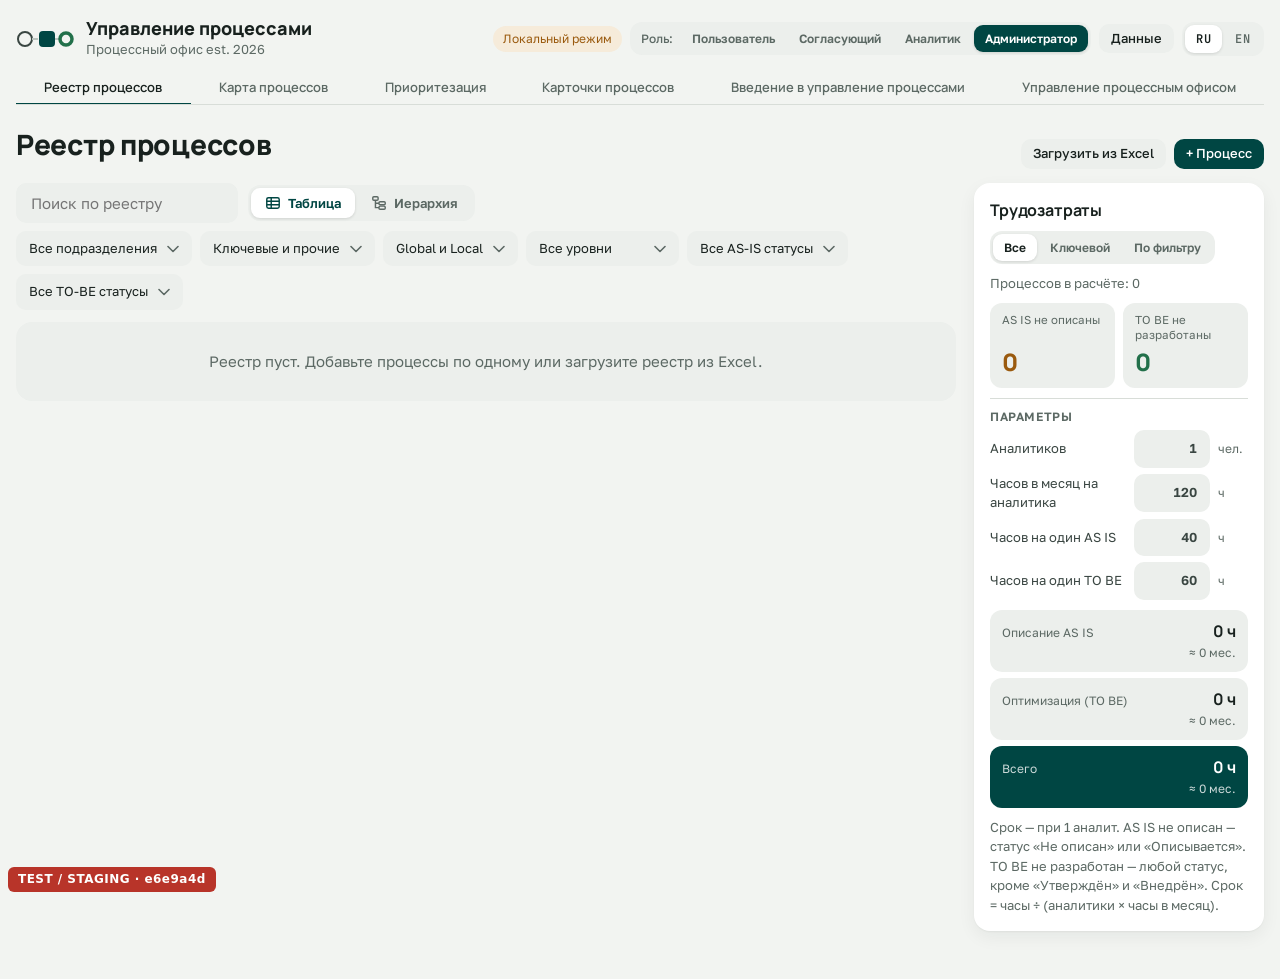
==== processes/index.html @ 07d97118 "staging build: app e6e9a4d275a4ac68239e58b9d766c5c1ea2fd241 tooling 644537c550fa6f659517888a10ff8551" ====
<!doctype html>
<html lang="ru">
<head><meta http-equiv="Content-Security-Policy" content="connect-src 'self' https://rahindpqzsrizmmmmfdo.supabase.co wss://rahindpqzsrizmmmmfdo.supabase.co; img-src 'self' data: blob: https://rahindpqzsrizmmmmfdo.supabase.co; media-src 'self' blob: https://rahindpqzsrizmmmmfdo.supabase.co; frame-src 'self' blob:; worker-src 'self' blob:; form-action 'self'"><meta name="robots" content="noindex,nofollow">
<meta charset="utf-8">
<meta name="viewport" content="width=device-width,initial-scale=1,viewport-fit=cover">
<title>Управление процессами</title>
<link rel="icon" href="data:image/svg+xml,%3Csvg xmlns='http://www.w3.org/2000/svg' viewBox='0 0 32 32'%3E%3Crect x='6' y='6' width='20' height='20' rx='5' fill='%23004643'/%3E%3C/svg%3E">
<link rel="preconnect" href="https://fonts.googleapis.com">
<link rel="preconnect" href="https://fonts.gstatic.com" crossorigin>
<link rel="stylesheet" media="print" onload="this.media='all'" href="https://fonts.googleapis.com/css2?family=Golos+Text:wght@400;500;600&family=JetBrains+Mono:wght@400;500&family=Manrope:wght@600;700;800&display=swap">
<style>
/* Layout: catalog rail on the left, process workspace on the right; the stage flow is drawn as a tiny BPMN sequence (start → tasks → end). */
:root{
  --bg:#F2F4F1; --surface:#FFFFFF; --sunk:#E9ECE8; --ink:#18211E; --ink-2:#3A4642; --muted:#5C6964;
  --line:#D8DDD8; --line-2:#BCC5C0;
  --accent:#004643; --accent-ink:#FFFFFF; --accent-soft:#DDECEA;
  --asis:#9A5A0E; --asis-soft:#F6EBDA; --tobe:#22704A; --tobe-soft:#DFF0E5;
  --warn:#B02A1E; --warn-soft:#F8E2DE; --idea:#74409E; --idea-soft:#EFE5F6;
  --f-head:'Manrope','Golos Text',system-ui,-apple-system,'Segoe UI',sans-serif;
  --f-body:'Golos Text',system-ui,-apple-system,'Segoe UI',Roboto,sans-serif;
  --f-mono:'JetBrains Mono',ui-monospace,Menlo,Consolas,monospace;
  --r:12px;
}
@media (prefers-color-scheme: dark){:root:not([data-theme="light"]){
  --bg:#111614; --surface:#191F1D; --sunk:#0D1110; --ink:#E5EBE8; --ink-2:#C3CDC9; --muted:#97A49F;
  --line:#2B3431; --line-2:#3E4945;
  --accent:#5CC3B8; --accent-ink:#00201E; --accent-soft:#12312F; --asis:#E3A85C; --asis-soft:#3A2C1A;
  --tobe:#71CC97; --tobe-soft:#17352A; --warn:#F1897E; --warn-soft:#3F1E1A; --idea:#C9A1EA; --idea-soft:#33244A; color-scheme:dark}}
:root[data-theme="dark"]{
  --bg:#111614; --surface:#191F1D; --sunk:#0D1110; --ink:#E5EBE8; --ink-2:#C3CDC9; --muted:#97A49F;
  --line:#2B3431; --line-2:#3E4945;
  --accent:#5CC3B8; --accent-ink:#00201E; --accent-soft:#12312F; --asis:#E3A85C; --asis-soft:#3A2C1A;
  --tobe:#71CC97; --tobe-soft:#17352A; --warn:#F1897E; --warn-soft:#3F1E1A; --idea:#C9A1EA; --idea-soft:#33244A; color-scheme:dark}

*{box-sizing:border-box}
html{color-scheme:light}
body{margin:0;background:var(--bg);color:var(--ink);font:15px/1.5 var(--f-body);padding-inline:16px;padding-block:0 48px}
h1,h2,h3,h4{font-family:var(--f-head);text-wrap:balance;margin:0;letter-spacing:-.01em}
button,input,select,textarea{font:inherit;color:inherit}
a{color:var(--accent)}
:focus-visible{outline:2px solid var(--accent);outline-offset:2px}
.muted{color:var(--muted)} .grow{flex:1}
.app{max-width:1440px;margin:0 auto}

.top{display:flex;align-items:center;justify-content:space-between;gap:16px;padding-block:18px;flex-wrap:wrap}
.brand{display:flex;align-items:center;gap:12px}
.brand svg{flex:none}
.brand-name{font:800 18px/1.2 var(--f-head)}
.brand-sub{font-size:13px;color:var(--muted)}
.role-badge{font-size:12px;color:var(--muted);border:1px solid var(--line);border-radius:999px;padding:4px 10px;background:var(--surface)}

.layout{display:grid;grid-template-columns:300px minmax(0,1fr);gap:24px;align-items:start}
.cat{position:sticky;top:env(safe-area-inset-top,0px);max-height:calc(100vh - 24px);overflow:auto;background:var(--surface);border:1px solid var(--line);border-radius:var(--r)}
.cat-head{display:flex;gap:8px;padding:12px;border-bottom:1px solid var(--line);position:sticky;top:0;background:var(--surface);z-index:1}
.cat-head input{flex:1;min-width:0}
.ci{display:flex;flex-direction:column;gap:4px;width:100%;text-align:left;background:none;border:0;border-bottom:1px solid var(--line);padding:12px 14px;cursor:pointer}
.ci:hover{background:var(--sunk)}
.ci.on{background:var(--accent-soft)}
.ci-top{display:flex;gap:8px;align-items:center;flex-wrap:wrap}
.ci-name{font-weight:600;line-height:1.3}
.ci-meta{font-size:12px;color:var(--muted);display:flex;gap:8px;align-items:center;flex-wrap:wrap}
.dots{display:inline-flex;gap:3px}
.dots i{width:14px;height:4px;border-radius:2px;background:var(--line-2)}
.dots i.on{background:var(--accent)}
.pad{padding:16px}
.code{font:500 12px var(--f-mono);color:var(--muted);letter-spacing:.02em}
.st-chip{font-size:11px;font-weight:600;letter-spacing:.03em;text-transform:uppercase;padding:2px 7px;border-radius:5px}
.s-asis{background:var(--asis-soft);color:var(--asis)}
.s-collect{background:var(--accent-soft);color:var(--accent)}
.s-tobe_dev{background:var(--idea-soft);color:var(--idea)}
.s-tobe_done{background:var(--tobe-soft);color:var(--tobe)}

.main{min-width:0}
.back{display:none;background:none;border:0;color:var(--accent);padding:4px 0;margin-bottom:8px;cursor:pointer;font-weight:500}

/* buttons & fields */
.btn{display:inline-flex;align-items:center;gap:6px;border-radius:8px;border:1px solid var(--line-2);background:var(--surface);padding:8px 14px;cursor:pointer;text-decoration:none;font-weight:500;white-space:nowrap;line-height:1.2}
.btn:hover{border-color:var(--ink-2)}
.btn.primary{background:var(--accent);border-color:var(--accent);color:var(--accent-ink)}
.btn.primary:hover{filter:brightness(1.08)}
.btn.sm{padding:6px 11px;font-size:13px}
.btn.xs{padding:3px 8px;font-size:12px}
.btn.ghost{background:transparent}
.btn.danger{color:var(--warn)}
.btn[disabled]{opacity:.5;cursor:default}
input[type=text],input[type=url],input[type=search],input[type=date],input:not([type]),select,textarea{width:100%;border:1px solid var(--line-2);border-radius:8px;background:var(--surface);padding:8px 10px}
textarea{resize:vertical;min-height:40px}
.fld{display:flex;flex-direction:column;gap:5px;min-width:0}
.fld>span{font-size:13px;color:var(--muted);font-weight:500}
.row2{display:grid;grid-template-columns:1fr 1fr;gap:12px}
.form-actions{display:flex;gap:8px;align-items:center;flex-wrap:wrap}
.seg{border:0;padding:0;margin:0;display:flex;flex-wrap:wrap;gap:6px}
.seg legend{font-size:13px;color:var(--muted);font-weight:500;margin-bottom:5px;padding:0}
.seg label{cursor:pointer}
.seg input{position:absolute;opacity:0;pointer-events:none}
.seg span{display:inline-block;border:1px solid var(--line-2);border-radius:999px;padding:5px 12px;font-size:13px}
.seg input:checked+span{background:var(--ink);color:var(--bg);border-color:var(--ink)}
.seg input:focus-visible+span{outline:2px solid var(--accent);outline-offset:2px}
.note{font-size:13px;color:var(--muted);margin:0}
.busy{font-size:13px;color:var(--muted)}

/* process header */
.ph-top{display:flex;justify-content:space-between;gap:16px;align-items:flex-start;flex-wrap:wrap}
.ph-title{display:flex;flex-direction:column;gap:2px;min-width:0}
.ph-title h1{font-size:clamp(22px,3vw,30px);font-weight:800;line-height:1.15}
.ph-actions{display:flex;gap:6px}
.meta{display:flex;flex-wrap:wrap;gap:6px 28px;margin:14px 0 0}
.meta div{display:flex;flex-direction:column}
.meta dt{font-size:11px;text-transform:uppercase;letter-spacing:.06em;color:var(--muted)}
.meta dd{margin:0;font-weight:500}
.desc{max-width:72ch;margin:12px 0 0;color:var(--ink-2)}
.flow-wrap{overflow-x:auto;margin-top:18px;padding-bottom:4px}
.flow{display:flex;align-items:center;min-width:max-content;padding:4px 2px}
.ev{width:22px;height:22px;border-radius:50%;border:2px solid var(--ink-2);background:var(--surface);flex:none}
.ev-end{border-width:4px;border-color:var(--line-2)}
.ev-end.reached{border-color:var(--tobe)}
.seq{width:26px;height:2px;background:var(--line-2);position:relative;flex:none;margin-right:7px}
.seq::after{content:"";position:absolute;right:-7px;top:-4px;border-left:7px solid var(--line-2);border-top:5px solid transparent;border-bottom:5px solid transparent}
.task{border:1.5px solid var(--line-2);border-radius:10px;background:var(--surface);padding:9px 14px;font-size:13px;font-weight:500;color:var(--muted);min-height:42px;display:inline-flex;gap:6px;align-items:center;cursor:pointer}
.task[disabled]{cursor:default}
.task.done{color:var(--ink);border-color:var(--ink-2)}
.task.cur{background:var(--accent);border-color:var(--accent);color:var(--accent-ink);font-weight:600}
.task:not([disabled]):not(.cur):hover{border-color:var(--accent);color:var(--accent)}
.tick{color:var(--tobe);font-weight:700}
.flow-hint{font-size:12px;color:var(--muted);margin:4px 0 0}

.tabs{display:flex;gap:4px;border-bottom:1px solid var(--line);margin:22px 0 20px;overflow-x:auto}
.tab{background:none;border:0;border-bottom:2px solid transparent;padding:10px 14px;margin-bottom:-1px;font-weight:600;color:var(--muted);cursor:pointer;display:inline-flex;align-items:center;gap:8px;white-space:nowrap}
.tab::before{content:"";width:8px;height:8px;border-radius:2px;background:var(--line-2)}
.tab-asis::before{background:var(--asis)} .tab-tobe::before{background:var(--tobe)} .tab-req::before{background:var(--accent);border-radius:50%}
.tab.on{color:var(--ink);border-bottom-color:var(--ink)}
.cnt{font:500 12px var(--f-mono);background:var(--sunk);border-radius:999px;padding:1px 7px;color:var(--ink-2)}

/* material slots */
.slots{display:grid;grid-template-columns:1fr 1fr;gap:16px}
.slot{background:var(--surface);border:1px solid var(--line);border-radius:var(--r);padding:16px 18px;min-width:0;display:flex;flex-direction:column;gap:12px}
.slot-bpmn,.slot-raci{grid-column:1/-1}
.slot-head{display:flex;justify-content:space-between;align-items:flex-start;gap:12px;flex-wrap:wrap}
.slot-head h3{font-size:16px;font-weight:700}
.upd{font-size:12px;color:var(--muted)}
.slot-actions{display:flex;gap:6px;flex-wrap:wrap}
.slot-empty{border:1.5px dashed var(--line-2);border-radius:10px;padding:22px;color:var(--muted);font-size:14px;text-align:center}
.slot-body{display:flex;flex-direction:column;gap:10px;align-items:flex-start;min-width:0}
.img-btn{display:block;width:100%;border:1px solid var(--line);border-radius:10px;background:#fff;padding:10px;cursor:zoom-in;position:relative}
.img-btn img{display:block;width:100%;max-height:520px;object-fit:contain}
.zoom-hint{position:absolute;right:10px;bottom:10px;font-size:12px;background:var(--ink);color:var(--bg);border-radius:6px;padding:3px 8px;opacity:.85}
.pdf{width:100%;height:560px;border:1px solid var(--line);border-radius:10px;background:var(--sunk)}
.slot-form{display:flex;flex-direction:column;gap:12px}
.cur-file{font-size:13px;display:flex;gap:12px;flex-wrap:wrap;align-items:center}
.chk{display:inline-flex;gap:6px;align-items:center;color:var(--warn)}

.tbl-wrap{overflow-x:auto;width:100%;border:1px solid var(--line);border-radius:10px}
table.raci{border-collapse:collapse;width:100%;font-size:13px}
.raci th,.raci td{border-bottom:1px solid var(--line);border-right:1px solid var(--line);padding:7px 10px;text-align:center;vertical-align:middle}
.raci thead th{background:var(--sunk);font-weight:600;font-size:12px;min-width:90px}
.raci th[scope=row],.raci thead th.first{text-align:left;font-weight:500;min-width:200px;position:sticky;left:0;background:var(--surface)}
.raci thead th.first{background:var(--sunk)}
.rc{display:inline-grid;place-items:center;width:24px;height:24px;border-radius:6px;font:600 12px var(--f-mono);margin:1px}
.rc-R{background:var(--accent);color:var(--accent-ink)}
.rc-A{background:var(--ink);color:var(--bg)}
.rc-C{background:var(--asis-soft);color:var(--asis);border:1px solid var(--asis)}
.rc-I{background:var(--sunk);color:var(--muted);border:1px solid var(--line-2)}
.raci-legend{display:flex;flex-wrap:wrap;gap:6px 18px;font-size:12px;color:var(--muted)}
.raci-legend span{display:inline-flex;align-items:center;gap:6px}

/* boxes */
.box{background:var(--surface);border:1px solid var(--line);border-radius:var(--r);padding:16px 18px}
.box h3{font-size:16px;font-weight:700}
.box-head{display:flex;justify-content:space-between;align-items:center;gap:10px;flex-wrap:wrap;margin-bottom:10px}
.banner{background:var(--sunk);border-radius:10px;padding:12px 16px;font-size:14px;color:var(--ink-2);margin-bottom:16px}
.tobe-grid{display:grid;grid-template-columns:1fr 1fr;gap:16px;margin-bottom:16px}
.bar{height:6px;background:var(--sunk);border-radius:3px;overflow:hidden;margin-bottom:12px}
.bar span{display:block;height:100%;background:var(--tobe)}
.trace{list-style:none;margin:0;padding:0;display:flex;flex-direction:column;gap:8px;font-size:14px}
.trace li{display:flex;gap:10px;align-items:flex-start}
.trace li input{margin-top:4px;flex:none}
.trace li.is-done .t-txt{color:var(--muted);text-decoration:line-through}
.tk{width:16px;flex:none;color:var(--tobe);font-weight:700}
.rid{font:500 12px var(--f-mono);color:var(--muted);white-space:nowrap}

/* requirements */
.intro{display:grid;grid-template-columns:minmax(0,1fr) auto;gap:20px;background:var(--surface);border:1px solid var(--line);border-radius:var(--r);padding:18px 20px;margin-bottom:16px}
.intro h2{font-size:19px;font-weight:800;margin-bottom:6px}
.intro p{margin:0 0 8px;max-width:72ch;color:var(--ink-2)}
.deadline{font-size:14px}
.deadline.soon b{color:var(--asis)} .deadline.over b{color:var(--warn)}
.kpis{display:flex;gap:10px;align-self:start}
.kpi{display:flex;flex-direction:column;background:var(--sunk);border-radius:10px;padding:10px 14px;min-width:96px}
.kv{font:700 24px/1.1 var(--f-head);font-variant-numeric:tabular-nums}
.kl{font-size:12px;color:var(--muted)}
.req-cols{display:grid;grid-template-columns:minmax(300px,380px) minmax(0,1fr);gap:20px;align-items:start}
.req-left{position:sticky;top:12px;display:flex;flex-direction:column;gap:12px}
.form-box form{display:flex;flex-direction:column;gap:12px;margin-top:10px}
.closed{color:var(--ink-2);font-size:14px;margin:8px 0 0}
.imp summary{cursor:pointer;font-weight:600;font-size:14px}
.imp[open] summary{margin-bottom:8px}
.imp{display:flex;flex-direction:column;gap:8px}
.imp p{font-size:13px;margin:0 0 8px}
.imp textarea{margin:8px 0}
.req-right{display:flex;flex-direction:column;gap:12px;min-width:0}
.filters{display:flex;gap:8px;flex-wrap:wrap;align-items:center}
.filters select{width:auto;max-width:100%;font-size:13px;padding:6px 8px}
.req{background:var(--surface);border:1px solid var(--line);border-radius:var(--r);padding:14px 16px;display:flex;flex-direction:column;gap:8px}
.req-top{display:flex;gap:8px;align-items:center;flex-wrap:wrap}
.chip{font-size:12px;font-weight:600;padding:2px 9px;border-radius:999px}
.t-problem{background:var(--warn-soft);color:var(--warn)}
.t-req{background:var(--accent-soft);color:var(--accent)}
.t-wish{background:var(--asis-soft);color:var(--asis)}
.t-idea{background:var(--idea-soft);color:var(--idea)}
.cat-l{font-size:12px;color:var(--muted)}
.st{margin-left:auto;font-size:12px;font-weight:500;padding:2px 9px;border-radius:6px;border:1px solid var(--line-2);color:var(--ink-2)}
.st-review{border-color:var(--accent);color:var(--accent)}
.st-accepted{background:var(--tobe-soft);border-color:var(--tobe-soft);color:var(--tobe)}
.st-done{background:var(--tobe);border-color:var(--tobe);color:var(--surface)}
.st-postponed{background:var(--asis-soft);border-color:var(--asis-soft);color:var(--asis)}
.st-rejected{background:var(--warn-soft);border-color:var(--warn-soft);color:var(--warn)}
.req-text{margin:0;white-space:normal;overflow-wrap:anywhere}
.req-eff,.req-step{margin:0;font-size:14px;color:var(--ink-2);overflow-wrap:anywhere}
.req-eff span{font-size:11px;text-transform:uppercase;letter-spacing:.06em;color:var(--muted);margin-right:8px}
.req-meta{display:flex;gap:6px 12px;align-items:center;flex-wrap:wrap;font-size:13px;color:var(--muted);border-top:1px solid var(--line);padding-top:8px}
.who b{color:var(--ink);font-weight:600}
.pri{display:inline-flex;align-items:center;gap:5px}
.pri::before{content:"";width:8px;height:8px;border-radius:50%;background:var(--line-2)}
.pri-high::before{background:var(--warn)} .pri-mid::before{background:var(--asis)}
.sup{border:1px solid var(--line-2);background:var(--surface);border-radius:999px;padding:3px 10px;font-size:13px;cursor:pointer;font-weight:600}
.sup span{font-family:var(--f-mono);font-weight:500}
.sup.on{background:var(--accent);border-color:var(--accent);color:var(--accent-ink)}
.sup[disabled]{cursor:default;opacity:.6}
.review{display:grid;grid-template-columns:200px minmax(0,1fr);gap:8px}
.review select,.review textarea{font-size:13px;padding:6px 8px}
.answer{background:var(--sunk);border-radius:8px;padding:8px 12px;font-size:14px}
.answer span{display:block;font-size:11px;text-transform:uppercase;letter-spacing:.06em;color:var(--muted)}
.sum header{display:flex;justify-content:space-between;align-items:center;gap:10px;flex-wrap:wrap}
.sum-text{font-size:14px;color:var(--ink-2)}
.sum-text h4{font-size:14px;margin:12px 0 4px;color:var(--ink)}
.sum-text ul{margin:0;padding-left:20px}
.sum-text p{margin:4px 0}
.empty{border:1.5px dashed var(--line-2);border-radius:var(--r);padding:28px;text-align:center;color:var(--muted)}

/* overview */
.ov h1{font-size:clamp(24px,3.4vw,34px);font-weight:800;line-height:1.15}
.lead{color:var(--ink-2);max-width:62ch;margin:10px 0 22px}
.how{list-style:none;counter-reset:s;margin:0 0 24px;padding:0;display:grid;grid-template-columns:repeat(4,minmax(0,1fr));gap:12px}
.how li{counter-increment:s;background:var(--surface);border:1px solid var(--line);border-radius:var(--r);padding:14px 16px;font-size:14px;color:var(--ink-2)}
.how li::before{content:counter(s);display:inline-grid;place-items:center;width:26px;height:26px;border:1.5px solid var(--ink-2);border-radius:7px;font:600 13px var(--f-mono);margin-bottom:8px;color:var(--ink)}
.how b{display:block;color:var(--ink);font-family:var(--f-head);margin-bottom:2px}
.stage-sum{display:flex;gap:10px;flex-wrap:wrap}
.stage-sum div{background:var(--surface);border:1px solid var(--line);border-radius:10px;padding:10px 14px;display:flex;align-items:center;gap:10px}
.stage-sum .n{font:700 20px var(--f-head);font-variant-numeric:tabular-nums}
.state{padding:40px 0;color:var(--muted)}

/* overlays */
.overlay{position:fixed;inset:0;background:rgba(10,14,12,.5);display:grid;place-items:center;padding:16px;z-index:50}
.modal-card{background:var(--surface);border-radius:14px;padding:22px;width:min(560px,100%);max-height:calc(100vh - 32px);overflow:auto;display:flex;flex-direction:column;gap:14px;box-shadow:0 20px 60px rgba(0,0,0,.3)}
.modal-card h2{font-size:20px;font-weight:800}
.modal-card p{margin:0;color:var(--ink-2)}
.zoom{position:fixed;inset:0;background:var(--bg);z-index:60;display:flex;flex-direction:column;padding-top:env(safe-area-inset-top,0px)}
.zoom-bar{display:flex;gap:8px;padding:10px 16px;border-bottom:1px solid var(--line);align-items:center}
.zoom-stage{flex:1;overflow:auto;cursor:grab;background:#fff}
.zoom-stage img{display:block;max-width:none;margin:0 auto}
.toast{position:fixed;left:50%;bottom:calc(20px + env(safe-area-inset-bottom,0px));transform:translateX(-50%);background:var(--ink);color:var(--bg);padding:10px 16px;border-radius:10px;font-size:14px;z-index:70;max-width:calc(100% - 32px)}
.toast.err{background:var(--warn);color:#fff}

@media (max-width:1100px){
  .req-cols{grid-template-columns:1fr}
  .req-left{position:static}
  .how{grid-template-columns:1fr 1fr}
}
@media (max-width:860px){
  .layout{grid-template-columns:1fr}
  .cat{position:static;max-height:none}
  body.has-cur .cat{display:none}
  .back{display:inline-block}
  .slots,.tobe-grid{grid-template-columns:1fr}
  .intro{grid-template-columns:1fr}
}
@media (max-width:520px){
  .row2,.review{grid-template-columns:1fr}
  .how{grid-template-columns:1fr}
  .pdf{height:420px}
  .kpis{flex-wrap:wrap}
}
@media (prefers-reduced-motion:reduce){*{transition:none!important;animation:none!important}}

/* views + registry */
.views{display:flex;gap:4px;margin:-4px 0 18px;border-bottom:1px solid var(--line);overflow-x:auto}
.view-tab{background:none;border:0;border-bottom:2px solid transparent;margin-bottom:-1px;padding:9px 14px;font-weight:600;color:var(--muted);cursor:pointer;white-space:nowrap;font-family:var(--f-head)}
.view-tab.on{color:var(--ink);border-bottom-color:var(--accent)}
body.view-registry .layout{grid-template-columns:minmax(0,1fr)}
body.view-registry .cat{display:none}
.back.always{display:inline-block}
.reg-head{display:flex;justify-content:space-between;align-items:flex-end;gap:12px;flex-wrap:wrap;margin-bottom:14px}
.reg-head h1{font-size:clamp(22px,3vw,28px);font-weight:800}
.reg-head p{margin:4px 0 0;font-size:13px}
.reg-tools{display:flex;gap:8px;flex-wrap:wrap;align-items:center;margin-bottom:12px}
.reg-tools input{width:min(320px,100%)}
.reg-wrap{overflow:auto;max-height:calc(100vh - 220px);border:1px solid var(--line);border-radius:var(--r);background:var(--surface)}
table.reg{border-collapse:separate;border-spacing:0;width:100%;font-size:13px;min-width:1500px}
.reg th{position:sticky;top:0;z-index:1;background:var(--sunk);text-align:left;border-bottom:1px solid var(--line-2);padding:0;white-space:nowrap}
.reg thead th button{all:unset;display:flex;gap:4px;align-items:center;padding:9px 10px;cursor:pointer;font-weight:600;font-size:12px;color:var(--ink-2);width:100%;box-sizing:border-box}
.reg thead th button:focus-visible{outline:2px solid var(--accent);outline-offset:-2px}
.sort{color:var(--accent);min-width:8px}
.reg td{padding:9px 10px;border-bottom:1px solid var(--line);vertical-align:top}
.reg tbody tr{cursor:pointer}
.reg tbody tr:hover td,.reg tbody tr:focus-visible td{background:var(--accent-soft)}
.reg tbody tr:focus-visible{outline:none}
.reg .c-code{position:sticky;left:0;background:var(--surface);z-index:0;white-space:nowrap}
.reg th.c-code{z-index:2;background:var(--sunk)}
.reg .c-name{min-width:220px;font-weight:600}
.reg .c-dept,.reg .c-owner{min-width:140px}
.reg .c-parent{min-width:180px}
.reg .c-trigger,.reg .c-automation,.reg .c-regulations{min-width:170px;color:var(--ink-2)}
.reg .c-updatedAt{white-space:nowrap}
.num{font-variant-numeric:tabular-nums}
.lvl{font:500 12px var(--f-mono);border:1px solid var(--line-2);border-radius:5px;padding:1px 6px}
.rs{display:inline-block;font-size:12px;font-weight:500;padding:2px 8px;border-radius:6px;white-space:nowrap;border:1px solid var(--line-2);color:var(--muted)}
.as-progress,.ts-collect{border-color:var(--asis);color:var(--asis)}
.ts-progress{border-color:var(--idea);color:var(--idea)}
.as-described{background:var(--accent-soft);border-color:var(--accent-soft);color:var(--accent)}
.as-approved,.ts-approved{background:var(--tobe-soft);border-color:var(--tobe-soft);color:var(--tobe)}
.ts-implemented{background:var(--tobe);border-color:var(--tobe);color:var(--surface)}
.pri-low::before{background:var(--line-2)}
.passport{margin-top:16px;background:var(--surface);border:1px solid var(--line);border-radius:var(--r);padding:14px 18px}
.pp-title{font-size:12px;text-transform:uppercase;letter-spacing:.06em;color:var(--muted);font-family:var(--f-body);font-weight:600;margin-bottom:10px}
.passport dl{display:grid;grid-template-columns:repeat(auto-fill,minmax(180px,1fr));gap:12px 20px;margin:0}
.passport dl div{min-width:0}
.passport dl div.wide{grid-column:1/-1}
.passport dt{font-size:11px;text-transform:uppercase;letter-spacing:.06em;color:var(--muted)}
.passport dd{margin:2px 0 0;font-weight:500;overflow-wrap:anywhere}
.passport dd .linkish+.linkish{margin-left:14px}
.linkish{all:unset;color:var(--accent);cursor:pointer;text-decoration:underline;text-underline-offset:2px}
.linkish:focus-visible{outline:2px solid var(--accent)}
.modal-card.wide{width:min(720px,100%)}
.row3{display:grid;grid-template-columns:1fr 1fr 1fr;gap:12px}
@media (max-width:520px){.row3{grid-template-columns:1fr}}
.role-badge.local{border-color:var(--asis);color:var(--asis)}
.warn-note{background:var(--warn-soft);color:var(--warn);border-radius:8px;padding:8px 12px;font-size:14px}
label.btn{cursor:pointer}

/* section flow + documents */
.seq.on{background:var(--ink-2)} .seq.on::after{border-left-color:var(--ink-2)}
.ev.reached-start{border-color:var(--accent)}
.task.done{color:var(--ink);border-color:var(--ink-2)}
.task.cur{border-color:var(--accent);border-width:2px;color:var(--accent);background:var(--surface);font-weight:600}
.task.open{background:var(--accent);border-color:var(--accent);color:var(--accent-ink);font-weight:600;box-shadow:0 0 0 3px var(--accent-soft)}
.task.open .tick{color:var(--accent-ink)}
.task .cnt{margin-left:4px}
.task.open .cnt{background:var(--accent-ink);color:var(--accent)}
.flow-wrap{margin-top:22px}
.panel{margin-top:18px}
.doc-bar{border-bottom:1px solid var(--line);overflow-x:auto}
.doc-tabs{display:flex;gap:2px;min-width:max-content}
.doc-tab{background:none;border:1px solid transparent;border-bottom:0;border-radius:10px 10px 0 0;padding:10px 16px;font-weight:600;color:var(--muted);cursor:pointer;margin-bottom:-1px}
.doc-tab.on{background:var(--surface);border-color:var(--line);color:var(--ink)}
.doc-tab.empty:not(.on){color:var(--line-2)}
.doc-panel{background:var(--surface);border:1px solid var(--line);border-top:0;border-radius:0 0 var(--r) var(--r);padding:12px;display:flex;flex-direction:column;gap:10px}
.doc-tools{display:flex;gap:8px;align-items:center;flex-wrap:wrap}
.lang.mini button{padding:5px 9px}
.lang button[data-missing]:not(.on){color:var(--line-2)}
.pdf-view{width:100%;height:max(560px,calc(100vh - 220px));border:1px solid var(--line);border-radius:8px;background:var(--sunk)}
.doc-empty{padding:60px 20px}
.note.fb{color:var(--asis)}
.lang.role{align-items:center}
.role-l{font:500 12px var(--f-body);color:var(--muted);padding:0 4px 0 10px}
.lang.role button{font-family:var(--f-body);letter-spacing:0;font-size:12px}
select.st-sel{width:auto;padding:2px 22px 2px 8px;font-size:12px;font-weight:500;border-radius:6px;cursor:pointer;background-color:var(--surface)}
select.st-sel.as-described{background-color:var(--accent-soft)} select.st-sel.as-approved,select.st-sel.ts-approved{background-color:var(--tobe-soft)}
select.st-sel.ts-implemented{background-color:var(--tobe);color:var(--surface)}
.s-none{background:var(--sunk);color:var(--muted)}
[hidden]{display:none!important}
img{max-width:100%}
.top-right{display:flex;gap:8px;align-items:center;flex-wrap:wrap}
.lang{display:inline-flex;border:1px solid var(--line-2);border-radius:8px;overflow:hidden;background:var(--surface)}
.lang button{border:0;background:transparent;padding:6px 10px;font:600 12px var(--f-mono);letter-spacing:.04em;color:var(--muted);cursor:pointer}
.lang button.on{background:var(--ink);color:var(--bg)}
/* ===== unified look: soft rounded surfaces, no redundant borders ===== */
:root{--field:#ECEFEC;--field-2:#E2E7E3;--shadow:0 1px 2px rgba(16,30,26,.05),0 6px 18px rgba(16,30,26,.06);--r:16px;--rc:10px;
  --chev:url("data:image/svg+xml,%3Csvg xmlns='http://www.w3.org/2000/svg' width='12' height='8' viewBox='0 0 12 8'%3E%3Cpath d='M1 1.5l5 5 5-5' fill='none' stroke='%235C6964' stroke-width='1.6' stroke-linecap='round' stroke-linejoin='round'/%3E%3C/svg%3E")}
@media (prefers-color-scheme: dark){:root:not([data-theme="light"]){--field:#222A27;--field-2:#2B3431;--shadow:0 1px 2px rgba(0,0,0,.35),0 8px 22px rgba(0,0,0,.3);
  --chev:url("data:image/svg+xml,%3Csvg xmlns='http://www.w3.org/2000/svg' width='12' height='8' viewBox='0 0 12 8'%3E%3Cpath d='M1 1.5l5 5 5-5' fill='none' stroke='%2397A49F' stroke-width='1.6' stroke-linecap='round' stroke-linejoin='round'/%3E%3C/svg%3E")}}
:root[data-theme="dark"]{--field:#222A27;--field-2:#2B3431;--shadow:0 1px 2px rgba(0,0,0,.35),0 8px 22px rgba(0,0,0,.3);
  --chev:url("data:image/svg+xml,%3Csvg xmlns='http://www.w3.org/2000/svg' width='12' height='8' viewBox='0 0 12 8'%3E%3Cpath d='M1 1.5l5 5 5-5' fill='none' stroke='%2397A49F' stroke-width='1.6' stroke-linecap='round' stroke-linejoin='round'/%3E%3C/svg%3E")}

/* surfaces */
.box,.slot,.req,.intro,.passport,.cat,.reg-wrap,.how li,.stage-sum div,.modal-card,.doc-panel{border:0;border-radius:var(--r);box-shadow:var(--shadow);background:var(--surface)}
.kpi{border-radius:12px;background:var(--field)}
.empty,.slot-empty,.doc-empty{border:0;background:var(--field);border-radius:var(--r);color:var(--muted)}
.banner{border-radius:12px}

/* fields */
input[type=text],input[type=url],input[type=search],input[type=date],input[type=password],input:not([type]),select,textarea{
  border:1px solid transparent;background-color:var(--field);border-radius:var(--rc);padding:9px 12px;line-height:1.35;transition:background-color .15s,border-color .15s,box-shadow .15s}
input:hover,select:hover,textarea:hover{background-color:var(--field-2)}
input:focus,select:focus,textarea:focus{outline:none;background-color:var(--surface);border-color:var(--accent);box-shadow:0 0 0 3px var(--accent-soft)}
select{-webkit-appearance:none;appearance:none;background-image:var(--chev);background-repeat:no-repeat;background-position:right 12px center;background-size:12px 8px;padding-right:36px;cursor:pointer}
select::-ms-expand{display:none}
.filters select,.reg-tools select{width:auto;font-size:13px;padding:8px 34px 8px 12px}
.reg-tools input[type=search]{padding:9px 14px}
.cat-head input{padding:8px 12px}

/* buttons */
.btn{border:0;border-radius:var(--rc);padding:9px 14px;background:var(--field);color:var(--ink);transition:background-color .15s,filter .15s}
.btn:hover{background:var(--field-2);border:0}
.btn.ghost{background:var(--field)}
.btn.primary{background:var(--accent);color:var(--accent-ink)}
.btn.primary:hover{background:var(--accent);filter:brightness(1.12)}
.btn.danger{color:var(--warn);background:var(--warn-soft)}
.btn.danger:hover{background:var(--warn-soft);filter:brightness(.97)}
.btn.sm{padding:7px 12px;font-size:13px}
.btn.xs{padding:4px 10px;font-size:12px;border-radius:8px}
.sup{border:0;background:var(--field);border-radius:999px;padding:4px 12px}
.sup.on{background:var(--accent);color:var(--accent-ink)}

/* segmented controls: language, role, document language, radio pills */
.lang,.seg-toggle{display:inline-flex;gap:2px;padding:3px;border:0;border-radius:12px;background:var(--field);overflow:visible}
.lang button,.seg-toggle button{border:0;background:transparent;border-radius:9px;padding:6px 11px;font:600 12px var(--f-mono);color:var(--muted);cursor:pointer}
.lang button.on,.seg-toggle button.on{background:var(--surface);color:var(--ink);box-shadow:0 1px 3px rgba(0,0,0,.12)}
.seg-toggle button[data-missing]:not(.on){color:var(--line-2)}
.lang.role button{font-family:var(--f-body)}
.lang.role button.on{background:var(--accent);color:var(--accent-ink)}
.seg span{border:0;background:var(--field);padding:6px 14px}
.seg input:checked+span{background:var(--accent);color:var(--accent-ink)}
.role-badge{border:0;background:var(--field)}
.role-badge.local{background:var(--asis-soft);color:var(--asis)}

/* chips & pills */
.chip,.st,.rs,.st-chip{border:0;border-radius:999px}
.st{padding:3px 10px}
.st-new{background:var(--field);color:var(--ink-2)}
.st-progress{background:var(--asis-soft);color:var(--asis)}
.st-done{background:var(--tobe-soft);color:var(--tobe)}
.st-rejected{background:var(--warn-soft);color:var(--warn)}
.rs{padding:3px 10px;background:var(--field);color:var(--ink-2)}
.as-progress,.ts-collect{background:var(--asis-soft);color:var(--asis)}
.ts-progress{background:var(--idea-soft);color:var(--idea)}
.as-described{background:var(--accent-soft);color:var(--accent)}
.as-approved,.ts-approved{background:var(--tobe-soft);color:var(--tobe)}
.ts-implemented{background:var(--tobe);color:var(--surface)}
select.st-sel{border:0;border-radius:999px;padding:4px 30px 4px 12px;font-size:12px;font-weight:600;background-position:right 10px center;background-size:10px 7px;margin-left:auto}
select.st-sel:not(.as-described):not(.as-approved):not(.ts-approved):not(.ts-implemented):not(.as-progress):not(.ts-collect):not(.ts-progress):not(.st-progress):not(.st-done):not(.st-rejected){background-color:var(--field)}
select.st-sel.as-progress,select.st-sel.ts-collect,select.st-sel.st-progress{background-color:var(--asis-soft);color:var(--asis)}
select.st-sel.ts-progress{background-color:var(--idea-soft);color:var(--idea)}
select.st-sel.as-described{background-color:var(--accent-soft);color:var(--accent)}
select.st-sel.as-approved,select.st-sel.ts-approved,select.st-sel.st-done{background-color:var(--tobe-soft);color:var(--tobe)}
select.st-sel.ts-implemented{background-color:var(--tobe);color:var(--surface)}
select.st-sel.st-rejected{background-color:var(--warn-soft);color:var(--warn)}
.reg td select.st-sel{margin-left:0}
.lvl{border:0;background:var(--field);border-radius:6px;padding:2px 8px}
.cnt{background:var(--field)}

/* registry table */
.reg-wrap{overflow:auto}
.reg th{background:var(--surface);border-bottom:1px solid var(--line)}
.reg th.c-code{background:var(--surface)}
.reg td{border-bottom:1px solid var(--line)}
.reg tbody tr:last-child td{border-bottom:0}
.reg tbody tr:hover td{background:var(--accent-soft)}

/* passport */
.passport{padding:18px 22px}

/* documents */
.doc-bar{border:0;margin-bottom:10px}
.doc-tabs{display:inline-flex;gap:2px;padding:4px;background:var(--field);border-radius:14px}
.doc-tab{border:0;border-radius:10px;padding:8px 16px;margin:0;color:var(--muted)}
.doc-tab.on{background:var(--surface);color:var(--ink);box-shadow:0 1px 3px rgba(0,0,0,.12)}
.doc-tab.empty:not(.on){color:var(--muted);opacity:.6}
.doc-panel{padding:14px;border-radius:var(--r)}
.pdf-view{border:0;border-radius:12px;background:var(--field)}
.office-view{border-radius:12px;background:var(--field);min-height:300px;overflow:auto;max-height:calc(100vh - 200px)}
.doc-loading{padding:60px;text-align:center;color:var(--muted)}
.docx-host .docx-wrapper{background:var(--field)!important;padding:20px!important}
.docx-host .docx-wrapper>section.docx{box-shadow:var(--shadow)!important;border-radius:6px}
.sheet-tabs{display:flex;gap:4px;padding:10px 10px 0;flex-wrap:wrap}
.sheet-tabs button{border:0;border-radius:8px;padding:6px 12px;background:transparent;color:var(--muted);cursor:pointer;font-weight:600;font-size:13px}
.sheet-tabs button.on{background:var(--surface);color:var(--ink);box-shadow:0 1px 3px rgba(0,0,0,.12)}
.sheet-wrap{padding:10px;overflow:auto}
.sheet-wrap table{border-collapse:collapse;background:var(--surface);font-size:13px;border-radius:8px}
.sheet-wrap td{border:1px solid var(--line);padding:5px 8px;white-space:pre-wrap;vertical-align:top}
.pptx-host{display:flex;justify-content:center;padding:12px}
.kind{display:inline-flex;align-items:center;border-radius:6px;padding:2px 8px;font:600 11px var(--f-mono);letter-spacing:.03em;background:var(--field);color:var(--ink-2)}
.k-pdf{background:#FBE3E0;color:#A4271C}.k-doc{background:#E1EAFB;color:#1F4FA8}.k-xls{background:#DFF1E6;color:#1C6B3E}.k-ppt{background:#FCE9DC;color:#A8461A}
.file-card{display:flex;gap:14px;align-items:center;flex-wrap:wrap;padding:22px;border-radius:12px;background:var(--surface);margin:12px}
.file-card .kind{font-size:13px;padding:10px 12px;border-radius:10px}
.fc-main{display:flex;flex-direction:column;gap:2px;min-width:0;flex:1}
.fc-main b{overflow-wrap:anywhere}
.fc-main .note{margin-top:4px}

/* proposals */
.req{padding:16px 18px}
.req-top{flex-wrap:wrap}
.req-meta{border-top:1px solid var(--line)}
.review{grid-template-columns:1fr}
.answer{border-radius:12px;background:var(--field)}
.intro{padding:20px 22px}
.form-box form{gap:14px}

/* flow keeps BPMN-like outlines on purpose */
.task{border-radius:12px}

select.st-sel{background-image:var(--chev)!important;background-repeat:no-repeat!important;background-position:right 10px center!important;background-size:10px 7px!important}
.lang.role .role-l{padding:0 6px 0 8px;align-self:center}

/* structure summary */
.org tbody tr{cursor:default}
.org tbody tr:last-child th{border-bottom:0}
.org thead th{padding:10px 12px;font-size:12px;font-weight:600;color:var(--ink-2)}
.org th[scope=row]{padding:9px 12px;position:static}
.org tbody tr:hover td,.org tbody tr:hover th{background:transparent}
.org tr.org-total:hover th,.org tr.org-total:hover td{background:var(--accent-soft)}
.org th[scope=row]{text-align:left;font-weight:500;background:transparent}
.org td,.org th{vertical-align:middle}
.org .num{text-align:right}
.org thead th.num{text-align:right;padding-right:10px}
.org tr.lvl-1 th[scope=row]{font-weight:700}
.org tr.lvl-2 th[scope=row]{font-weight:600}
.org tr.org-total th,.org tr.org-total td{background:var(--accent-soft);font-weight:700}
.org tr.org-un th{color:var(--warn)}
.org-name{display:flex;align-items:center;gap:8px}
.caret{border:0;background:var(--field);width:22px;height:22px;border-radius:6px;cursor:pointer;display:inline-grid;place-items:center;font-size:14px;color:var(--ink-2);transition:transform .15s;flex:none}
.caret.open{transform:rotate(90deg)}
.caret-sp{display:inline-block;width:22px;flex:none}
.lv{font:600 11px var(--f-mono);color:var(--muted);background:var(--field);border-radius:5px;padding:1px 6px}
.ready{display:grid;grid-template-columns:auto minmax(80px,1fr) 44px;gap:10px;align-items:center;min-width:220px}
.bar.mini{height:6px;margin:0;background:var(--field);border-radius:3px;overflow:hidden}
.bar.mini span{display:block;height:100%;background:var(--accent);border-radius:3px}
.pct{color:var(--muted);text-align:right;font-size:12px}
table.reg.org{min-width:720px}
.org .linkish{font-weight:700}
.chip-filter{display:inline-flex;align-items:center;gap:6px;background:var(--accent-soft);color:var(--accent);border-radius:999px;padding:5px 6px 5px 12px;font-size:13px;font-weight:600}
.chip-filter button{border:0;background:transparent;color:inherit;cursor:pointer;font-size:16px;line-height:1;padding:0 6px;border-radius:999px}

/* inline editing */
.reg .cell-in,.passport .cell-in,.reg select.cell-sel,.passport select.cell-sel{background-color:transparent;border:1px solid transparent;border-radius:8px;padding:5px 8px;width:100%;font-size:13px;color:var(--ink)}
.passport .cell-in,.passport select.cell-sel{font-size:15px;font-weight:500;padding:6px 10px;margin-left:-10px;width:calc(100% + 10px)}
.reg select.cell-sel,.passport select.cell-sel{padding-right:28px;background-position:right 8px center;background-size:10px 7px}
.reg .cell-in:hover,.passport .cell-in:hover,.reg select.cell-sel:hover,.passport select.cell-sel:hover{background-color:var(--field)}
.reg .cell-in:focus,.passport .cell-in:focus,.reg select.cell-sel:focus,.passport select.cell-sel:focus{background-color:var(--surface);border-color:var(--accent);box-shadow:0 0 0 3px var(--accent-soft)}
.cell-in.mono{font-family:var(--f-mono);font-size:12px}
.cell-in.strong{font-weight:600}
.reg tr.editable td{padding:5px 6px;vertical-align:middle}
.reg tr.editable{cursor:default}
.reg .c-code .code-cell{display:flex;align-items:center;gap:2px}
.row-open{border:0;background:var(--field);color:var(--accent);width:26px;height:26px;border-radius:8px;cursor:pointer;flex:none;font-weight:700}
.row-open:hover{background:var(--accent);color:var(--accent-ink)}
.reg tr.editable .c-code{min-width:130px}
.reg tr.editable .c-name{min-width:240px}
.reg tr.editable .c-dept,.reg tr.editable .c-owner{min-width:170px}
.reg tr.editable .c-trigger,.reg tr.editable .c-automation{min-width:190px}
.reg tr.editable .c-parent{min-width:200px}
.reg tr.editable .c-level{min-width:70px}
.reg tr.editable .c-descPriority{min-width:130px}
.reg-hint{margin:0 0 8px}
.passport dd .linkish{margin-left:4px;font-size:13px}

/* proposals list spacing */
#req-list{display:flex;flex-direction:column;gap:14px}
/* registry: resizable fixed-layout columns */
table.reg.fixed{table-layout:fixed;min-width:0}
table.reg.fixed td,table.reg.fixed th{min-width:0!important;overflow:hidden}
table.reg.fixed td{overflow-wrap:anywhere}
.reg thead th{position:sticky;overflow:visible}
.col-rs{position:absolute;top:0;right:-4px;width:9px;height:100%;cursor:col-resize;z-index:3}
.col-rs::after{content:"";position:absolute;left:4px;top:25%;height:50%;width:2px;border-radius:2px;background:var(--line-2);opacity:0;transition:opacity .15s}
.reg thead th:hover .col-rs::after,.col-resizing .col-rs::after{opacity:1}
body.col-resizing{cursor:col-resize;user-select:none}
/* priority badges I / II / III */
.prio-b{display:inline-grid;place-items:center;min-width:34px;height:24px;padding:0 8px;border-radius:999px;font:700 12px var(--f-mono);letter-spacing:.04em}
.prio-high{background:#F8DEDA;color:#A3271C}.prio-mid{background:var(--asis-soft);color:var(--asis)}.prio-low{background:var(--field);color:var(--ink-2)}.prio-none{background:var(--field);color:var(--muted)}
.prio-b.big{min-width:64px;height:48px;font-size:22px;border-radius:14px}
.prio-note{display:block;font-size:12px;color:var(--muted);margin-top:4px}
/* prioritization */
.prio-grid{display:grid;grid-template-columns:minmax(0,1.6fr) minmax(300px,1fr);gap:18px;align-items:start}
.prio-calc{display:flex;flex-direction:column;gap:14px}
.prio-calc h3,.prio-side h3{font-size:16px;font-weight:700;margin-bottom:6px}
.prio-side{display:flex;flex-direction:column;gap:16px;position:sticky;top:12px}
.crit{list-style:none;margin:0;padding:0;display:flex;flex-direction:column;gap:10px}
.crit li{background:var(--field);border-radius:12px;padding:12px 14px;display:grid;grid-template-columns:minmax(0,1fr) auto;gap:12px;align-items:center}
.crit-head{display:flex;gap:12px;align-items:flex-start}
.crit-head p{margin:2px 0 0;font-size:13px;color:var(--muted)}
.crit-n{display:inline-grid;place-items:center;width:26px;height:26px;border-radius:8px;background:var(--surface);font:600 12px var(--f-mono);flex:none}
.crit-w{font:600 11px var(--f-mono);color:var(--accent);background:var(--accent-soft);border-radius:999px;padding:3px 8px;white-space:nowrap;flex:none}
.score{display:inline-flex;gap:4px;background:var(--surface);padding:4px;border-radius:12px}
.score button{width:34px;height:34px;border:0;border-radius:9px;background:transparent;font:700 14px var(--f-mono);color:var(--ink-2);cursor:pointer}
.score button:hover{background:var(--field)}
.score button.on{background:var(--accent);color:var(--accent-ink)}
.prio-result{display:flex;gap:24px;align-items:center;flex-wrap:wrap;background:var(--accent-soft);border-radius:14px;padding:16px 18px}
.pr-score{display:flex;flex-direction:column}
.pr-score .kv{font:800 34px/1 var(--f-head);color:var(--accent)}
.pr-cat{display:flex;gap:12px;align-items:center}
.pr-cat .note{display:block}
.prio-save{display:flex;gap:10px;align-items:flex-end;flex-wrap:wrap}
.prio-save .fld{flex:1;min-width:200px}
.prio-kpis{display:flex;gap:10px;flex-wrap:wrap;margin-bottom:10px}
.prio-kpis div{display:flex;align-items:center;gap:6px;background:var(--field);border-radius:10px;padding:6px 10px}
.prio-ul{list-style:none;margin:0;padding:0;display:flex;flex-direction:column;gap:4px;max-height:420px;overflow:auto}
.prio-row{all:unset;box-sizing:border-box;display:grid;grid-template-columns:auto minmax(0,1fr) auto;gap:10px;align-items:center;width:100%;padding:8px 10px;border-radius:10px;cursor:pointer}
.prio-row:hover,.prio-ul li.on .prio-row{background:var(--field)}
.prio-row:focus-visible{outline:2px solid var(--accent)}
.pr-name{overflow:hidden;text-overflow:ellipsis;white-space:nowrap}
.scale{list-style:none;margin:0;padding:0;display:flex;flex-direction:column;gap:6px;font-size:13px}
.scale li{display:flex;gap:10px;align-items:baseline}
.scale b{font-family:var(--f-mono);color:var(--accent);min-width:14px}
.cats{display:flex;flex-direction:column;gap:10px;font-size:13px}
.cats>div{display:flex;gap:10px;align-items:flex-start}
.cats .note{display:block}
/* systems */
.sys-btn{all:unset;box-sizing:border-box;display:flex;align-items:center;width:100%;min-height:32px;padding:4px 28px 4px 6px;border-radius:8px;cursor:pointer;background-image:var(--chev);background-repeat:no-repeat;background-position:right 8px center;background-size:10px 7px}
.sys-btn:hover{background-color:var(--field)}
.sys-btn:focus-visible{outline:2px solid var(--accent)}
.sys-btn.in-modal{background-color:var(--field);border-radius:var(--rc);padding:8px 34px 8px 10px;min-height:40px}
.sys-list{display:flex;flex-wrap:wrap;gap:4px}
.sys-chip{display:inline-block;background:var(--accent-soft);color:var(--accent);border-radius:999px;padding:2px 9px;font-size:12px;font-weight:600;white-space:nowrap}
.pop{position:absolute;z-index:80;background:var(--surface);border-radius:14px;box-shadow:0 12px 40px rgba(0,0,0,.18);padding:12px;display:flex;flex-direction:column;gap:10px;max-height:min(460px,80vh)}
.pop-head{display:flex;flex-direction:column;gap:2px}
.pop-list{overflow:auto;display:flex;flex-direction:column;gap:2px;max-height:260px}
.pop-item{display:flex;align-items:center;gap:8px;padding:6px 8px;border-radius:8px;cursor:pointer;font-size:14px}
.pop-item:hover{background:var(--field)}
.pop-item span{flex:1}
.pop-item input{accent-color:var(--accent);width:16px;height:16px}
.pop-del{border:0;background:transparent;color:var(--muted);cursor:pointer;font-size:16px;border-radius:6px;padding:0 6px}
.pop-del:hover{background:var(--warn-soft);color:var(--warn)}
.pop-add{display:flex;gap:6px}
.pop-add input{flex:1;min-width:0}
.pop-foot{display:flex;justify-content:flex-end}
/* overview stage flow */
.ovf{display:flex;align-items:stretch;gap:0;overflow-x:auto;padding:8px 2px 14px;margin:8px 0}
.ovf-start{all:unset;box-sizing:border-box;display:flex;flex-direction:column;align-items:center;justify-content:center;gap:6px;width:120px;flex:none;cursor:pointer;text-align:center;border-radius:14px;padding:8px}
.ovf-start:hover{background:var(--field)}
.ovf-ev{width:34px;height:34px;border-radius:50%;border:2.5px solid var(--ink-2);background:var(--surface)}
.ovf-start .ovf-n{font:800 22px var(--f-head)}
.ovf-start .ovf-d{font-size:12px;color:var(--muted)}
.ovf-end{width:34px;height:34px;border-radius:50%;border:5px solid var(--tobe);align-self:center;flex:none;background:var(--surface)}
.ovf-seq{flex:none;width:34px;align-self:center;height:2px;background:var(--line-2);position:relative;margin-right:8px}
.ovf-seq::after{content:"";position:absolute;right:-8px;top:-5px;border-left:9px solid var(--line-2);border-top:6px solid transparent;border-bottom:6px solid transparent}
.ovf-task{all:unset;box-sizing:border-box;flex:1 1 0;min-width:190px;display:flex;flex-direction:column;gap:6px;padding:16px 18px;border-radius:16px;border:2px solid var(--line-2);background:var(--surface);cursor:pointer;transition:border-color .15s,transform .15s}
.ovf-task:hover{border-color:var(--accent);transform:translateY(-2px)}
.ovf-task:focus-visible{outline:2px solid var(--accent);outline-offset:2px}
.ovf-task .ovf-n{font:800 34px/1 var(--f-head);color:var(--accent)}
.ovf-task b{font-family:var(--f-head);font-size:16px}
.ovf-d{font-size:13px;color:var(--ink-2)}
.ovf-bar{height:5px;background:var(--field);border-radius:3px;overflow:hidden;margin-top:auto}
.ovf-bar span{display:block;height:100%;background:var(--accent)}
.ovf-task.s3{border-color:var(--tobe)} .ovf-task.s3 .ovf-n{color:var(--tobe)} .ovf-task.s3 .ovf-bar span{background:var(--tobe)}
@media (max-width:860px){ .ovf{flex-direction:column;align-items:stretch} .ovf-seq{width:2px;height:22px;margin:0 0 8px 50%} .ovf-seq::after{right:-5px;top:auto;bottom:-8px;border-left:6px solid transparent;border-right:6px solid transparent;border-top:9px solid var(--line-2);border-bottom:0} .ovf-start{width:auto;flex-direction:row} .ovf-end{align-self:center} .prio-grid{grid-template-columns:1fr} .prio-side{position:static} .crit li{grid-template-columns:1fr} }
/* intro slides */
.intro-sections{display:flex;gap:6px;flex-wrap:wrap;margin-bottom:12px}
.intro-sections button{border:0;background:var(--field);border-radius:999px;padding:7px 14px;cursor:pointer;font-weight:600;font-size:13px;color:var(--ink-2);display:inline-flex;gap:8px;align-items:center}
.intro-sections button .num{font-family:var(--f-mono);font-size:11px;color:var(--muted)}
.intro-sections button.on{background:var(--accent);color:var(--accent-ink)} .intro-sections button.on .num{color:var(--accent-ink);opacity:.7}
.slide-fig{margin:0;background:var(--surface);border-radius:var(--r);box-shadow:var(--shadow);overflow:hidden}
.slide-frame{position:relative;background:#0b2a28;aspect-ratio:16/9}
.slide-frame img{display:block;width:100%;height:100%;object-fit:contain}
.slide-frame:fullscreen{display:flex;align-items:center;justify-content:center;background:#000;aspect-ratio:auto}
.slide-nav{position:absolute;top:50%;transform:translateY(-50%);width:46px;height:46px;border-radius:50%;border:0;background:rgba(255,255,255,.88);color:#004643;font-size:28px;line-height:1;cursor:pointer;box-shadow:0 4px 14px rgba(0,0,0,.2);opacity:0;transition:opacity .2s}
.slide-frame:hover .slide-nav,.slide-nav:focus-visible{opacity:1}
.slide-nav[disabled]{display:none}
.slide-nav.prev{left:14px} .slide-nav.next{right:14px}
.slide-fig figcaption{padding:14px 18px;display:flex;flex-direction:column;gap:6px}
.cap-top{display:flex;gap:12px;align-items:center}
.slide-n{font-family:var(--f-mono);font-size:12px;color:var(--muted)}
.slide-fig figcaption p{margin:0;color:var(--ink-2);font-size:14px}
.intro-thumbs{display:flex;gap:8px;overflow-x:auto;padding:12px 2px}
.intro-thumbs button{flex:none;width:150px;border:2px solid transparent;border-radius:10px;padding:0;overflow:hidden;cursor:pointer;background:var(--field);position:relative}
.intro-thumbs button img{display:block;width:100%;aspect-ratio:16/9;object-fit:cover}
.intro-thumbs button .num{position:absolute;left:6px;bottom:6px;background:rgba(0,0,0,.55);color:#fff;border-radius:6px;padding:1px 6px;font:600 11px var(--f-mono)}
.intro-thumbs button.on{border-color:var(--accent)}
/* Excel viewer */
:root{--xl-bg:#ffffff}
.office-view .sheet-wrap{padding:0;max-height:calc(100vh - 240px);overflow:auto;background:#fff;border-radius:12px}
table.xl{border-collapse:separate;border-spacing:0;table-layout:fixed;font:12px/1.35 'Calibri','Carlito','Golos Text',sans-serif;color:#1d1d1d;background:#fff}
table.xl td{border-right:1px solid #e3e6e3;border-bottom:1px solid #e3e6e3;padding:4px 6px;vertical-align:bottom;overflow-wrap:break-word;overflow:hidden;position:relative}
table.xl td[style*='nowrap']{overflow:visible}
table.xl td.fr{position:sticky;z-index:2}
table.xl td.fc{position:sticky;z-index:1}
table.xl td.fr.fc{z-index:3}
table.xl td.raci-cell{text-align:center!important;vertical-align:middle}
table.xl .rc{width:17px;height:17px;font-size:10px;margin:0;border-radius:5px}
table.xl td.raci-cell{white-space:nowrap;padding:2px}
.xl-vert{writing-mode:vertical-rl;transform:rotate(180deg);display:inline-block;white-space:nowrap;text-align:left;max-height:100%}
/* PowerPoint viewer */
.pptx-deck{display:flex;flex-direction:column;align-items:center;gap:18px;padding:18px}
.pptx-fig{margin:0;display:flex;flex-direction:column;align-items:center;gap:6px}
.pptx-fig figcaption{font:600 12px var(--f-mono);color:var(--muted)}
.pptx-slide{position:relative;overflow:hidden;border-radius:6px;box-shadow:var(--shadow);font-family:'Golos Text',Arial,sans-serif}
.pp-sh{position:absolute;box-sizing:border-box;overflow:visible}
.pp-tx{position:absolute;inset:0;display:flex;flex-direction:column;overflow:hidden;line-height:1.15}
.pp-tx p{margin:0;overflow-wrap:anywhere}
.pp-tbl{border-collapse:collapse;table-layout:fixed}
.pp-tbl td{border:1px solid rgba(0,0,0,.12);padding:2px 4px;vertical-align:top}
.pp-tbl td p{margin:0}

.slide-fig{max-width:min(100%,calc((100vh - 280px) * 16 / 9));margin:0 auto}
.intro-thumbs{max-width:100%}
.ovf-task{min-width:150px;padding:14px 14px}
.ovf-start{width:96px}
.ovf-seq{width:22px}

.reg thead th button{white-space:normal;line-height:1.25}
.passport textarea.cell-in{resize:none;field-sizing:content;min-height:34px;overflow:hidden;line-height:1.35;font-family:var(--f-body)}
.passport textarea.cell-in.mono{font-family:var(--f-mono)}

.lazy-sel{all:unset;box-sizing:border-box;display:block;width:100%;padding:5px 28px 5px 8px;border-radius:8px;cursor:pointer;font-size:13px;background-image:var(--chev);background-repeat:no-repeat;background-position:right 8px center;background-size:10px 7px;overflow:hidden;text-overflow:ellipsis;white-space:nowrap}
.lazy-sel:hover{background-color:var(--field)}
.lazy-sel:focus-visible{outline:2px solid var(--accent)}

.reg textarea.cell-in{resize:none;field-sizing:content;min-height:30px;overflow:hidden;line-height:1.35;font-family:var(--f-body);display:block}
.reg textarea.cell-in.strong{font-weight:600}
.filters select,.reg-tools select{max-width:260px;text-overflow:ellipsis}

.ov-flow{margin:14px 0 6px}
.ov-flow .task{min-height:46px;padding:10px 16px;font-size:14px}
.ov-flow .task.queue{border-style:dashed;color:var(--ink-2)}
.ov-flow .task.queue.zero,.ov-flow .task:not(.cur):not(.queue){color:var(--muted)}
.ov-flow .task .cnt{margin-left:8px;font-size:12px}
.ov-flow .task.cur .cnt{background:var(--accent-soft);color:var(--accent)}

.prio-tools{display:flex;flex-direction:column;gap:8px;margin:10px 0}
.prio-tools input[type=search]{width:100%}
.prio-tools .filters select{flex:1 1 140px;max-width:100%}
.prio-kpis button{all:unset;box-sizing:border-box;display:flex;align-items:center;gap:6px;background:var(--field);border-radius:10px;padding:6px 10px;cursor:pointer}
.prio-kpis button.on{box-shadow:0 0 0 2px var(--accent)}
.prio-kpis button:focus-visible{outline:2px solid var(--accent)}
.pr-count{margin:0 0 6px}
.pr-name{display:flex;flex-direction:column;white-space:normal}
.pr-name .pr-dept{font-size:12px;color:var(--muted)}
.prio-ul{max-height:520px}

.ov-flow .task{padding:9px 12px;font-size:13px}
.ov-flow .seq{width:20px}
.bpm-frame{display:block;width:100%;border:0;margin-top:14px;background:var(--bg);min-height:560px;color-scheme:light}

/* ===== roles, registry additions, approvals, resource calculator, dashboard ===== */
.lang.role{flex-wrap:wrap}
.core-b{display:inline-flex;align-items:center;gap:4px;font:700 11.5px var(--f-body);letter-spacing:.02em;color:#fff;background:linear-gradient(135deg,#F59E0B,#EA580C);border-radius:999px;padding:3px 10px;box-shadow:0 2px 8px rgba(234,88,12,.28);white-space:nowrap}
.core-b::before{content:'★';font-size:11px}
.core-b.big{font-size:12.5px;padding:4px 12px}
.core-tg{all:unset;cursor:pointer;font:600 11.5px var(--f-body);border-radius:999px;padding:3px 10px;color:var(--muted);border:1px dashed var(--line-2);white-space:nowrap}
.core-tg:hover{color:var(--accent);border-color:var(--accent)}
.core-tg.on{color:#fff;border:0;background:linear-gradient(135deg,#F59E0B,#EA580C);box-shadow:0 2px 8px rgba(234,88,12,.28);padding:4px 11px}
.core-tg.on::before{content:'★ '}
.core-tg:focus-visible{outline:2px solid var(--accent);outline-offset:2px}
.scope-c{display:inline-block;font:700 11px var(--f-body);letter-spacing:.04em;text-transform:uppercase;border-radius:6px;padding:3px 8px}
.scope-c.sc-global{background:#E0EEFA;color:#1F5F95}
.scope-c.sc-local{background:var(--tobe-soft);color:var(--tobe)}
.storm-l{display:inline-flex;gap:6px;flex-wrap:wrap}
.storm-a{font:600 11.5px var(--f-body);text-decoration:none;border-radius:6px;padding:3px 7px;white-space:nowrap}
.storm-a.as{background:var(--asis-soft);color:var(--asis)}
.storm-a.tb{background:var(--tobe-soft);color:var(--tobe)}
.storm-a:hover{filter:brightness(.95);text-decoration:underline}
.storm-cell{display:flex;align-items:center;gap:6px;flex-wrap:wrap}
.storm-ed{all:unset;cursor:pointer;font:500 12px var(--f-body);color:var(--muted);padding:2px 6px;border-radius:6px}
.storm-ed:hover{background:var(--field);color:var(--accent)}
.fn-n{display:inline-grid;place-items:center;min-width:26px;height:22px;border-radius:999px;background:var(--accent-soft);color:var(--accent);font:700 12px var(--f-body);padding:0 7px}
.reg .c-fnCount{text-align:center}
.fn-pp{display:flex;gap:8px;align-items:flex-start}
.sys-chip.more{background:var(--accent-soft);color:var(--accent)}
.ext-l{font-size:12.5px;margin-left:8px;white-space:nowrap}
.pop-search{padding:6px 10px 2px}
.pop-search input{width:100%}
.pop-fld{display:flex;flex-direction:column;gap:4px;padding:6px 12px;font-size:12px;color:var(--muted)}
.pop-fld input{width:100%}
.pop-item[hidden]{display:none}
.reg .c-sel{position:sticky;left:0;z-index:1;background:var(--surface);text-align:center;padding:9px 0!important;width:40px}
.reg th.c-sel{z-index:3;background:var(--surface)}
.reg.has-sel .c-code{left:40px}
.reg .c-sel input{width:16px;height:16px;accent-color:var(--accent);cursor:pointer}
.reg tbody tr.is-sel td{background:var(--accent-soft)}
.bulk-bar{display:flex;align-items:center;gap:8px;flex-wrap:wrap;background:var(--accent);color:var(--accent-ink);border-radius:var(--rc);padding:8px 12px;margin:0 0 10px;box-shadow:var(--shadow)}
.bulk-bar b{margin-right:6px}
.bulk-bar select{width:auto;font-size:12.5px;padding:5px 28px 5px 10px;border:0;border-radius:8px;background-color:#fff;color:var(--ink)}
.bulk-bar .btn{background:rgba(255,255,255,.14);color:#fff;border-color:transparent}
.bulk-bar .btn:hover{background:rgba(255,255,255,.26)}
.bulk-bar .btn.danger{background:#B02A1E;color:#fff}
.bulk-bar .grow{flex:1}
.bulk-hint{margin:0 0 8px}
.reg-layout{display:grid;grid-template-columns:minmax(0,1fr) 290px;gap:18px;align-items:start}
.reg-main{min-width:0}
.reg-dash{position:sticky;top:12px;padding:16px;display:flex;flex-direction:column;gap:10px}
.reg-dash h3{margin:0;font:700 16px var(--f-head)}
.dash-seg{align-self:flex-start}
.dash-kpi{display:grid;grid-template-columns:1fr 1fr;gap:8px}
.dash-kpi>div,.dash-res>div{background:var(--field);border-radius:12px;padding:10px 12px;display:flex;flex-direction:column;gap:2px}
.kpi-l{font-size:11.5px;color:var(--muted);line-height:1.3}
.kpi-v{font:800 24px var(--f-head);color:var(--accent)}
.kpi-v.as{color:var(--asis)} .kpi-v.tb{color:var(--tobe)}
.cap-grid{display:grid;grid-template-columns:1fr 1fr;gap:8px}
.cap-f{display:flex;flex-direction:column;gap:3px;font-size:11.5px;color:var(--muted);position:relative}
.cap-f input{width:100%;background:var(--field)!important;font-weight:600}
.cap-f i{position:absolute;right:10px;bottom:7px;font-style:normal;font-size:12px;color:var(--muted)}
.cap-f b{font-size:15px;color:var(--ink)}
.dash-res{display:flex;flex-direction:column;gap:8px}
.dash-res b{font:700 17px var(--f-head)}
.dash-res .tot{background:var(--accent);color:var(--accent-ink)}
.dash-res .tot .kpi-l,.dash-res .tot .note{color:rgba(255,255,255,.8)}
@media (max-width:1180px){.reg-layout{grid-template-columns:1fr}.reg-dash{position:static}}
.appr{margin-top:16px;border:1px solid var(--line);border-radius:var(--r);padding:14px 16px;background:var(--surface)}
.appr-h{display:flex;align-items:center;gap:10px;flex-wrap:wrap;margin-bottom:8px}
.appr-h h3{margin:0;font:700 15px var(--f-head)}
.appr-h .grow{flex:1}
.appr-sum{font:600 12px var(--f-body);background:var(--field);color:var(--ink-2);border-radius:999px;padding:3px 10px}
.appr-sum.all{background:var(--tobe-soft);color:var(--tobe)}
.appr-pp{display:inline-flex;gap:6px;align-items:center;margin-right:12px;font-size:12.5px;color:var(--muted)}
.appr-wrap{overflow-x:auto}
.appr-t{width:100%;border-collapse:collapse;font-size:13px}
.appr-t th{text-align:left;font-weight:600;font-size:12px;color:var(--muted);padding:6px 8px;border-bottom:1px solid var(--line)}
.appr-t td{padding:8px;border-bottom:1px solid var(--line);vertical-align:top}
.appr-t tr:last-child td{border-bottom:0}
.appr-t .sm-l{display:block;font-size:12px}
.appr-t .ap-act{text-align:right;white-space:nowrap}
.appr-t .ap-act .btn+.btn{margin-left:4px}
.ap-st{display:inline-block;font:600 12px var(--f-body);border-radius:999px;padding:3px 10px}
.ap-st.ok{background:var(--tobe-soft);color:var(--tobe)}
.ap-st.ok::before{content:'✓ '}
.ap-st.wait{background:var(--asis-soft);color:var(--asis)}
.ap-old{display:block;font-size:11.5px;color:var(--warn);margin-top:3px}
.btn.xs{font-size:12px;padding:4px 10px}
.res-tab{margin-left:auto}
.res-panel{padding:16px}
.res{display:flex;flex-direction:column;gap:14px}
.res-kpis{display:grid;grid-template-columns:repeat(4,minmax(0,1fr));gap:10px}
.res-kpis .kpi{background:var(--field);border-radius:14px;padding:12px 14px;display:flex;flex-direction:column;gap:3px}
.res-kpis .kpi-v{font-size:21px}
@media (max-width:900px){.res-kpis{grid-template-columns:1fr 1fr}}
.res-cmp{border-radius:12px;padding:10px 14px;font-size:13.5px}
.res-cmp.good{background:var(--tobe-soft);color:var(--tobe)} .res-cmp.bad{background:var(--warn-soft);color:var(--warn)}
.res-params{display:flex;gap:16px;align-items:center;flex-wrap:wrap;font-size:13px;color:var(--ink-2)}
.res-params label{display:flex;align-items:center;gap:8px}
.res-params input{width:90px;background:var(--field)!important}
.res-params .note{flex-basis:100%;margin:0}
.res-grid{display:grid;grid-template-columns:minmax(0,1fr) minmax(0,1.2fr);gap:14px;align-items:start}
@media (max-width:1100px){.res-grid{grid-template-columns:1fr}}
.res-tw{overflow-x:auto}
.res-t{width:100%;border-collapse:collapse;font-size:13px}
.res-t th{text-align:left;font-weight:600;font-size:12px;color:var(--muted);padding:6px 6px;border-bottom:1px solid var(--line);white-space:nowrap}
.res-t td{padding:3px 4px;border-bottom:1px solid var(--line);vertical-align:middle}
.res-t .num{text-align:right;white-space:nowrap}
.res-t td.act{width:30px;text-align:right}
.res-t tfoot td{border-bottom:0;padding:8px 6px;font-weight:600}
.res-t .cell-in,.res-t .cell-sel,.res-params .cell-in,.cap-f .cell-in{background-color:transparent;border:1px solid transparent;border-radius:8px;padding:5px 8px;width:100%;font-size:13px;color:var(--ink)}
.res-t .cell-in.num,.res-params .cell-in.num{text-align:right}
.res-t .cell-in:hover,.res-t .cell-sel:hover{background-color:var(--field)}
.res-t .cell-in:focus,.res-t .cell-sel:focus,.res-params .cell-in:focus,.cap-f .cell-in:focus{background-color:var(--surface)!important;border-color:var(--accent);box-shadow:0 0 0 3px var(--accent-soft);outline:none}
.res-t .cell-sel{padding-right:26px;background-position:right 8px center;background-size:10px 7px}
.masked{letter-spacing:2px;color:var(--muted);cursor:help}
.rb-h{margin:16px 0 8px;font:600 13px var(--f-head);color:var(--ink-2)}
.rbars{display:flex;flex-direction:column;gap:8px}
.rb{display:grid;grid-template-columns:minmax(90px,30%) 1fr;gap:4px 10px;align-items:center;font-size:12.5px}
.rb-n{font-weight:600;overflow:hidden;text-overflow:ellipsis;white-space:nowrap}
.rb-bar{height:10px;background:var(--field);border-radius:999px;overflow:hidden}
.rb-bar span{display:block;height:100%;background:var(--accent);border-radius:999px}
.rb-v{grid-column:2;color:var(--ink-2);font-size:12px}
.fld.chk{flex-direction:row;align-items:center;gap:8px;align-self:end;padding-bottom:10px}
.fld.chk input{width:18px;height:18px;accent-color:#EA580C}
.lvl{font-family:var(--f-body)!important;font-size:12px;white-space:nowrap}
.dash-seg button{font-family:var(--f-body)!important;letter-spacing:0!important;font-size:12px}
.res-grid{grid-template-columns:1fr!important}
.res-t th:nth-child(1),.res-t td:nth-child(1){min-width:200px}
.res-t .cell-sel{min-width:170px}
.res-t input[data-rk$=".fot"]{max-width:150px;margin-left:auto;display:block}
#pop .pop-foot{display:flex;align-items:center;justify-content:space-between;gap:8px}
.ph-badges{display:flex;gap:8px;margin-top:8px;align-items:center}

/* round 3 */
.reg thead th[draggable="true"]{cursor:grab}
.reg thead th.dragging{opacity:.45}
.reg thead th.drop-at{box-shadow:inset -3px 0 0 var(--accent)}
.reg td.c-fnCount input{text-align:center}
.pp-link{display:flex;align-items:center;gap:4px}
.cap-list{display:flex;flex-direction:column;gap:6px;border-top:1px solid var(--line);padding-top:10px}
.cap-h{font:600 12px var(--f-body);color:var(--muted);text-transform:uppercase;letter-spacing:.05em}
.cap-row{display:grid;grid-template-columns:1fr 76px 30px;align-items:center;gap:8px;font-size:13px;color:var(--ink-2);min-height:34px}
.cap-row input{width:100%;background:var(--field)!important;font-weight:600;text-align:right}
.cap-row b{text-align:right;font-size:14px;color:var(--ink)}
.cap-row i{font-style:normal;font-size:12px;color:var(--muted)}
.dash-kpi>div{min-height:84px;justify-content:space-between}
.dash-kpi .kpi-l{min-height:30px}
.dash-res{gap:6px!important}
.dash-row{display:grid!important;grid-template-columns:1fr auto;grid-template-rows:auto auto;column-gap:8px;align-items:baseline;background:var(--field);border-radius:12px;padding:10px 12px}
.dash-row span{font-size:12px;color:var(--muted)}
.dash-row b{font:700 16px var(--f-head);text-align:right}
.dash-row i{grid-column:2;font-style:normal;font-size:12px;color:var(--muted);text-align:right}
.dash-row.tot{background:var(--accent)}
.dash-row.tot span,.dash-row.tot i{color:rgba(255,255,255,.8)}
.dash-row.tot b{color:#fff}
.dash-n{margin:0}
.res-box .box-head{display:flex;align-items:center;gap:12px;flex-wrap:wrap}
.res-box .grow{flex:1}
.res-dur{display:flex;align-items:center;gap:8px;font-size:13px;color:var(--ink-2)}
.dur-ctl{display:inline-flex;gap:4px}
.dur-ctl input{width:84px;background:var(--field)!important;text-align:right}
.dur-ctl select{width:auto;background-color:var(--field)!important}
.res-kpis{grid-template-columns:repeat(3,minmax(0,1fr))!important}
.res-t input[data-rk$=".hours"],.res-t input[data-rk$=".hm"]{max-width:120px;margin-left:auto;display:block}
.org-dash{display:flex;flex-direction:column;gap:14px;margin-bottom:18px}
.od-kpis{display:grid;grid-template-columns:repeat(4,minmax(0,1fr));gap:12px}
.od-kpi{background:var(--surface);border-radius:var(--r);box-shadow:var(--shadow);padding:14px 16px;display:flex;flex-direction:column;gap:2px}
.od-kpi.as .kpi-v{color:var(--asis)} .od-kpi.tb .kpi-v{color:var(--tobe)} .od-kpi.core .kpi-v{color:#C2410C}
.od-grid{display:grid;grid-template-columns:minmax(0,1fr) minmax(0,1fr) minmax(0,1.3fr);gap:12px;align-items:stretch}
.od-card{padding:16px}
.od-card h3{margin:0 0 10px;font:700 15px var(--f-head)}
.od-body{display:flex;gap:14px;align-items:center}
.donut{width:140px;height:140px;flex:none}
.donut .seg{cursor:pointer}
.donut .seg:hover{opacity:.85}
.donut .d-big{font:800 22px var(--f-head);fill:var(--ink)}
.donut .d-sm{font:500 11px var(--f-body);fill:var(--muted)}
.od-leg{list-style:none;margin:0;padding:0;display:flex;flex-direction:column;gap:3px;min-width:0;flex:1}
.od-li{display:grid!important;grid-template-columns:12px 1fr auto 38px;gap:8px;align-items:center;width:100%;text-align:left;font-size:12.5px;color:var(--ink);text-decoration:none!important;padding:3px 4px;border-radius:6px}
.od-li:hover{background:var(--field)}
.od-li i{width:12px;height:12px;border-radius:3px}
.od-li span:nth-child(2){overflow:hidden;text-overflow:ellipsis;white-space:nowrap}
.od-li .muted{text-align:right}
.ob-row{display:grid;grid-template-columns:minmax(120px,38%) 1fr 40px 38px;gap:8px;align-items:center;font-size:12.5px;padding:3px 0}
.ob-n{text-align:left;overflow:hidden;text-overflow:ellipsis;white-space:nowrap;color:var(--ink);font-size:12.5px}
.ob-bar{height:12px;display:block}
.ob-all{display:block;height:100%;background:var(--accent-soft);border-radius:0 4px 4px 0;overflow:hidden}
.ob-a{display:block;height:100%;background:var(--asis);border-radius:0 4px 4px 0}
.ob-row b,.ob-p{text-align:right}
.ob-leg{display:flex;align-items:center;gap:6px;flex-wrap:wrap;margin:10px 0 0}
.ob-sw{display:inline-block;width:12px;height:12px;border-radius:3px}
.ob-sw.all{background:var(--accent-soft)} .ob-sw.a{background:var(--asis);margin-left:8px}
@media (max-width:1200px){.od-grid{grid-template-columns:1fr 1fr}.od-bars{grid-column:1/-1}}
@media (max-width:760px){.od-grid,.od-kpis{grid-template-columns:1fr 1fr}.od-grid>*{grid-column:1/-1}.od-body{flex-direction:column}}

/* core processes report */
.core-kpis{grid-template-columns:repeat(5,minmax(0,1fr))!important}
.core-pipe h3{margin-bottom:12px}
.pipe-bar{display:flex;height:30px;border-radius:8px;overflow:hidden;gap:2px;background:var(--surface)}
.pipe-seg{display:grid;place-items:center;color:#fff;font:700 12.5px var(--f-body);cursor:pointer;min-width:4px}
.pipe-seg:first-child{color:var(--ink-2)}
.pipe-seg:hover{filter:brightness(1.08)}
.pipe-steps{display:flex;align-items:center;gap:6px;flex-wrap:wrap;margin-top:12px}
.pipe-step{all:unset;cursor:pointer;display:inline-flex;align-items:center;gap:8px;background:var(--field);border-radius:10px;padding:8px 12px;font-size:13px}
.pipe-step:hover{background:var(--accent-soft)}
.pipe-step:focus-visible{outline:2px solid var(--accent)}
.pipe-step i{width:12px;height:12px;border-radius:3px}
.pipe-step b{font:700 15px var(--f-head)}
.ps-arr{color:var(--muted)}
.core-grid{grid-template-columns:minmax(0,1fr) minmax(0,1fr) minmax(0,1.25fr)!important}
.core-fc .fc-row{display:grid;grid-template-columns:1.3fr 40px 80px 80px 1fr;gap:8px;align-items:baseline;padding:8px 0;border-bottom:1px solid var(--line);font-size:13px}
.core-fc .fc-row b{font:700 16px var(--f-head);text-align:right}
.core-fc .fc-row .num{text-align:right}
.core-fc .fc-row.tot{border-bottom:0;font-weight:700}
.fc-d{text-align:right;color:var(--accent);font-weight:600}
.core-grid2{display:grid;grid-template-columns:minmax(0,1fr) minmax(0,2fr);gap:12px}
.eff-big{display:flex;align-items:baseline;gap:10px}
.eff-big .kpi-v{font-size:34px;color:var(--tobe)}
.eff-cmp{display:flex;align-items:center;gap:12px;margin:10px 0}
.eff-cmp>div{background:var(--field);border-radius:10px;padding:8px 12px;display:flex;flex-direction:column}
.eff-cmp b{font:700 16px var(--f-head)}
.eff-req{border-top:1px solid var(--line);margin-top:12px;padding-top:10px;display:flex;align-items:baseline;gap:10px}
.eff-req b{font:800 22px var(--f-head);color:var(--accent)}
.core-t{width:100%;border-collapse:collapse;font-size:13px}
.core-t th{text-align:left;font-weight:600;font-size:12px;color:var(--muted);padding:6px 8px;border-bottom:1px solid var(--line);white-space:nowrap}
.core-t td{padding:8px;border-bottom:1px solid var(--line);vertical-align:middle}
.core-t tr:last-child td{border-bottom:0}
.core-t .num{text-align:right}
.core-t.hover tbody tr{cursor:pointer}
.core-t.hover tbody tr:hover td{background:var(--accent-soft)}
.core-t .sm-l{display:block;font-size:12px}
.core-t .pos{color:var(--tobe);font-weight:700} .core-t .neg{color:var(--warn);font-weight:700}
.core-t .dots{display:inline-flex;gap:3px;vertical-align:middle}
.core-t .dots i{width:7px;height:7px;border-radius:50%;background:var(--line-2)}
.core-t .dots i.on{background:var(--accent)}
.core-list{overflow:hidden}
@media (max-width:1200px){.core-kpis{grid-template-columns:repeat(3,minmax(0,1fr))!important}.core-grid2{grid-template-columns:1fr}}
@media print{
  .top,#views,.cat,.no-print,#toast,.btn{display:none!important}
  body{background:#fff}
  .app{max-width:none}
  .layout{display:block!important}
  .box,.od-kpi{box-shadow:none!important;border:1px solid #ddd;break-inside:avoid}
  .core-grid,.od-grid{grid-template-columns:1fr 1fr 1fr!important}
  .core-list{break-before:page}
  *{-webkit-print-color-adjust:exact;print-color-adjust:exact}
}

/* hierarchy & links */
.lvl-c{display:inline-block;font:700 11px var(--f-body);border-radius:6px;padding:2px 7px;white-space:nowrap;vertical-align:middle;line-height:1.4}
.lvl-c.l0{background:#004643;color:#fff}
.lvl-c.l1{background:#2E6F6A;color:#fff}
.lvl-c.l2{background:#7DAFA9;color:#0D2B29}
.lvl-c.l3{background:#C7DFDB;color:#16403C}
.lvl-c.l4{background:#EEF5F3;color:#2E5753;box-shadow:inset 0 0 0 1px #C7DFDB}
.nm-cell{display:flex;align-items:flex-start;gap:4px;padding-left:calc(var(--d,0) * 18px)}
.nm-main{flex:1;min-width:0}
.rel-wrap{display:inline-flex;gap:3px;flex-wrap:wrap;justify-content:flex-end;padding-top:2px}
.rel-wrap:empty{display:none}
.rel-c{font:600 11px var(--f-body);border-radius:999px;padding:1px 6px;white-space:nowrap;cursor:help;color:var(--muted);background:var(--field)}
.rel-c.kd{color:var(--accent);background:var(--accent-soft)}
.rel-c.nx,.rel-c.pv{color:#1F5F95;background:#E3EEF8}
.tree-tg{all:unset;cursor:pointer;width:18px;height:22px;display:inline-grid;place-items:center;color:var(--accent);font-size:12px;border-radius:5px;flex:none}
.tree-tg:hover{background:var(--accent-soft)}
.tree-tg:focus-visible{outline:2px solid var(--accent)}
.tree-sp{width:18px;flex:none}
.reg.tree tbody tr td.c-name{background-image:linear-gradient(var(--line),var(--line));background-size:0 0}
.reg-mode{margin-right:4px}
.reg-mode button{font-family:var(--f-body)!important;letter-spacing:0!important;font-size:12.5px}
.relmap{margin:16px 0 4px;padding:16px}
.relmap .box-head{display:flex;align-items:center;justify-content:space-between;gap:10px;margin-bottom:10px}
.relmap h3{margin:0;font:700 15px var(--f-head)}
.rm-chain{display:flex;align-items:center;gap:6px;flex-wrap:wrap;margin-bottom:12px;font-size:13px}
.rm-crumb{all:unset;cursor:pointer;display:inline-flex;align-items:center;gap:6px;padding:3px 8px;border-radius:8px;color:var(--ink-2)}
.rm-crumb:hover{background:var(--field)}
.rm-crumb.cur{cursor:default;font-weight:700;color:var(--ink);background:var(--field)}
.rm-sep{color:var(--muted)}
.rm-flow{display:grid;grid-template-columns:minmax(0,1fr) auto minmax(0,1fr) auto minmax(0,1fr);gap:10px;align-items:center}
.rm-col{display:flex;flex-direction:column;gap:6px;min-width:0}
.rm-lab{font-size:11.5px;color:var(--muted);text-transform:uppercase;letter-spacing:.05em}
.rm-arr{color:var(--accent);font-size:20px;padding-top:16px}
.rm-box{all:unset;box-sizing:border-box;cursor:pointer;display:flex;align-items:center;gap:8px;border:1px solid var(--line);border-radius:10px;padding:8px 10px;background:var(--surface);font-size:13px;line-height:1.3}
.rm-box:hover{border-color:var(--accent);background:var(--accent-soft)}
.rm-box.cur{cursor:default;border:2px solid var(--accent);font-weight:700}
.rm-box.sm{padding:5px 8px;font-size:12.5px}
.rm-none{color:var(--muted);padding:8px 0}
.rm-kids{margin-top:12px}
.rm-kl{display:flex;flex-wrap:wrap;gap:6px;margin-top:6px}
@media (max-width:760px){.rm-flow{grid-template-columns:1fr}.rm-arr{transform:rotate(90deg);justify-self:center;padding:0}}
.core-t td:nth-child(4){white-space:nowrap}
.core-t .st-chip{white-space:nowrap}
.core-dept .btn{margin-top:8px}
@media print{.core-dept .btn{display:none}}

/* round 5 */
.view-tab{font-size:13.5px!important;padding:8px 10px!important;letter-spacing:0}
.views{gap:0!important}
.reg-search-row{display:flex;align-items:center;gap:10px;flex-wrap:wrap}
.reg-search-row #reg-q{flex:1;min-width:220px;max-width:420px}
#reg-mode{display:flex;align-items:center;gap:8px;flex-wrap:wrap}
.mode-sw{display:inline-flex;background:var(--field);border-radius:12px;padding:3px;gap:2px}
.mode-sw button{all:unset;cursor:pointer;display:inline-flex;align-items:center;gap:7px;padding:7px 14px;border-radius:9px;font:600 13px var(--f-body);color:var(--muted)}
.mode-sw button:hover{color:var(--ink)}
.mode-sw button.on{background:var(--surface);color:var(--accent);box-shadow:0 1px 3px rgba(0,0,0,.12)}
.mode-sw button:focus-visible{outline:2px solid var(--accent);outline-offset:1px}
.tree-acts{display:inline-flex;gap:6px}
.tree-cell{display:flex;align-items:center;gap:4px;padding-left:calc(var(--d,0) * 22px);position:relative;
  background-image:repeating-linear-gradient(to right,transparent 0 10px,var(--line-2) 10px 11px,transparent 11px 22px);background-size:calc(var(--d,0) * 22px) 100%;background-repeat:no-repeat;margin:-9px 0;padding-top:9px;padding-bottom:9px;min-height:100%}
.reg tr.editable .tree-cell{margin:-5px 0;padding-top:5px;padding-bottom:5px}
.tree-id{min-width:0;flex:0 1 auto}
.tree-tg{all:unset;cursor:pointer;flex:none;width:26px;height:26px;display:inline-grid;place-items:center;border-radius:8px;background:var(--accent-soft);color:var(--accent);transition:transform .15s}
.tree-tg svg{transition:transform .15s}
.tree-tg.open svg{transform:rotate(90deg)}
.tree-tg:hover{background:var(--accent);color:#fff}
.tree-tg:focus-visible{outline:2px solid var(--accent);outline-offset:1px}
.tree-sp{width:26px;flex:none}
.tree-n{flex:none;font:700 11px var(--f-body);color:var(--accent);background:var(--surface);box-shadow:inset 0 0 0 1px var(--accent-soft);border-radius:999px;padding:1px 6px}
.reg.tree tr.tr-par td{font-weight:600}
.reg.tree tr.tr-d1 td{background:#FAFBFA} .reg.tree tr.tr-d2 td{background:#F6F8F7} .reg.tree tr.tr-d3 td,.reg.tree tr.tr-d4 td{background:#F2F5F4}
.reg.tree tr:hover td{background:var(--accent-soft)}
.reg.tree .tree-id .cell-in{min-width:70px}
.nm-cell{padding-left:0!important;align-items:center}
.nm-cell>.lvl-c{flex:none}
select.lvl-sel.l0{background-color:#004643!important;color:#fff!important}
select.lvl-sel.l1{background-color:#2E6F6A!important;color:#fff!important}
select.lvl-sel.l2{background-color:#7DAFA9!important;color:#0D2B29!important}
select.lvl-sel.l3{background-color:#C7DFDB!important;color:#16403C!important}
select.lvl-sel.l4{background-color:#EEF5F3!important;color:#2E5753!important}
select.lvl-sel{font-weight:600!important;border-radius:8px!important}
.par-c{display:inline-flex;align-items:center;gap:5px;flex-wrap:wrap}
.pp2 .pp-groups{display:grid;grid-template-columns:repeat(3,minmax(0,1fr));gap:0;margin:0 -4px}
.pp-g{padding:0 18px;border-left:1px solid var(--line)}
.pp-g:first-child{border-left:0;padding-left:4px}
.pp-gt{margin:0 0 6px;font:700 13px var(--f-head);color:var(--accent)}
.pp2 dl{margin:0;display:block!important}
.pp-row{display:grid;grid-template-columns:150px minmax(0,1fr);gap:10px;align-items:center;min-height:40px;padding:4px 0;border-bottom:1px solid var(--line)}
.pp-g .pp-row:last-child{border-bottom:0}
.pp-row dt{font-size:12px;text-transform:none!important;letter-spacing:0!important;color:var(--muted)}
.pp-row dd{margin:0!important;font-weight:500;overflow-wrap:anywhere;min-width:0}
.pp2 .cell-in,.pp2 select.cell-sel{font-size:14px!important;margin-left:-10px;width:calc(100% + 10px)}
.pp-nx{margin-top:4px}
.pp-fn{display:grid;grid-template-columns:minmax(0,1fr) minmax(0,2fr);gap:0 24px;margin-top:10px;padding-top:10px;border-top:1px solid var(--line)}
.pp-fn .pp-row{border-bottom:0}
.pp-fn .pp-row.wide{grid-template-columns:170px minmax(0,1fr)}
@media (max-width:1100px){.pp2 .pp-groups{grid-template-columns:1fr}.pp-g{border-left:0;padding:8px 4px;border-top:1px solid var(--line)}.pp-g:first-child{border-top:0}.pp-fn{grid-template-columns:1fr}}
.rm-grid{display:grid;grid-template-columns:minmax(0,1fr) minmax(0,1.4fr);gap:24px}
.rm-part{min-width:0}
.rm-h{margin:0 0 10px;font:600 12px var(--f-body);text-transform:uppercase;letter-spacing:.05em;color:var(--muted)}
.ht{list-style:none;margin:0;padding:0}
.ht-li{position:relative;padding:4px 0 4px calc(var(--d) * 26px)}
.ht-li:not(:first-child)::before{content:'';position:absolute;left:calc((var(--d) - 1) * 26px + 12px);top:-6px;height:26px;width:12px;border-left:2px solid var(--line-2);border-bottom:2px solid var(--line-2);border-bottom-left-radius:8px}
.ht-li.kid:not(:first-child)::before{border-color:var(--accent)}
.ht-li .rm-box{display:inline-flex;max-width:100%}
.ht-me{margin-left:auto;font:600 11px var(--f-body);color:var(--accent);background:var(--accent-soft);border-radius:999px;padding:2px 8px;white-space:nowrap}
.ht-li.cur .rm-box{display:flex}
.ht-sib{margin:8px 0 0}
@media (max-width:1100px){.rm-grid{grid-template-columns:1fr}}

/* several parents */
.par-list{display:flex;flex-direction:column;gap:3px}
.par-btn{width:100%;text-align:left}
.multi-p{flex:none;font:700 11px var(--f-body);color:#7A4A0C;background:var(--asis-soft);border-radius:999px;padding:1px 7px;cursor:help;white-space:nowrap}
.reg tr.multi-hl td{background:#FFF4E2!important}
.relmap .box-head{gap:8px}
.relmap .grow{flex:1}
.hp{display:flex;flex-direction:column;align-items:stretch}
.hp-lab{text-align:center;margin:2px 0 6px}
.hp-row{display:grid;grid-template-columns:repeat(var(--n),minmax(0,1fr));gap:10px}
.hp-kids{grid-template-columns:repeat(var(--n),minmax(0,1fr))}
.hp-card{display:flex;flex-direction:column;align-items:center;gap:4px;min-width:0}
.hp-card .rm-box{width:100%;justify-content:flex-start}
.hp-up{display:flex;flex-direction:column;gap:2px;align-items:center;max-width:100%}
.hp-crumbs{display:flex;flex-wrap:wrap;justify-content:center;align-items:center;gap:2px;font-size:11.5px}
.hp-crumbs .rm-crumb{padding:1px 5px;font-size:11.5px}
.hp-join{position:relative;height:22px;margin:0 calc(50% / var(--n))}
.hp-join.up{border-bottom:2px solid var(--line-2);border-left:2px solid var(--line-2);border-right:2px solid var(--line-2);border-radius:0 0 10px 10px;height:14px}
.hp-join.up::after{content:'';position:absolute;left:50%;top:100%;height:12px;border-left:2px solid var(--line-2)}
.hp-join.down{border-top:2px solid var(--accent);border-left:2px solid var(--accent);border-right:2px solid var(--accent);border-radius:10px 10px 0 0;height:14px;margin-top:12px}
.hp-join.down::before{content:'';position:absolute;left:50%;bottom:100%;height:12px;border-left:2px solid var(--accent)}
.hp-join[style*="--n:1"]{border-left:0;border-right:0;border-radius:0}
.hp-cur{display:flex;justify-content:center;margin-top:12px}
.hp-cur .rm-box{max-width:100%}
.hp-kids .rm-box.sm{font-size:12px}

/* round 8 */
.doc-tab.x-tab{opacity:1!important;color:var(--muted)}
.doc-tab.x-tab.on{color:var(--ink)}
.doc-tab{font-family:var(--f-head)!important;font-weight:600!important;font-size:15px}
.tab-cnt{display:inline-block;margin-left:6px;font:700 11px var(--f-body);background:var(--asis-soft);color:var(--asis);border-radius:999px;padding:1px 6px;vertical-align:1px}
.tab-cnt.all{background:var(--tobe-soft);color:var(--tobe)}
.appr-panel{padding:16px}
.appr-panel .appr{margin-top:0;border:0;padding:0;box-shadow:none}
.s-auto{background:#ECE6F5;color:#5B3F8C}
.au-progress{background:var(--asis-soft);color:var(--asis)} .au-approved{background:var(--accent-soft);color:var(--accent)} .au-done{background:#5B3F8C;color:#fff}
select.st-sel.au-none{background-color:var(--field)}
select.st-sel.au-progress{background-color:var(--asis-soft)!important;color:var(--asis)!important}
select.st-sel.au-approved{background-color:var(--accent-soft)!important;color:var(--accent)!important}
select.st-sel.au-done{background-color:#5B3F8C!important;color:#fff!important}

/* canvas, structure mind map, process map */
.cv{background:var(--surface);border-radius:var(--r);box-shadow:var(--shadow);margin-bottom:18px;overflow:hidden}
.cv-bar{display:flex;align-items:center;gap:8px;flex-wrap:wrap;padding:12px 14px;border-bottom:1px solid var(--line)}
.cv-bar .grow{flex:1}
.cv-title{font:700 15px var(--f-head);margin-right:6px}
.cv-zoomer{display:inline-flex;align-items:center;gap:4px}
.cv-zoom{min-width:44px;text-align:center;font-size:12px;color:var(--muted)}
.cv-legend{display:flex;gap:14px;flex-wrap:wrap;align-items:center;padding:8px 14px;font-size:12px;color:var(--ink-2);border-bottom:1px solid var(--line);background:var(--bg)}
.cv-legend .lg{display:inline-flex;align-items:center;gap:6px}
.lg-box{width:14px;height:10px;border-radius:3px;display:inline-block}
.lg-box.l1{background:var(--accent)} .lg-box.l2{background:var(--accent-soft);box-shadow:inset 0 0 0 1px var(--accent)} .lg-box.l3{background:var(--surface);box-shadow:inset 0 0 0 1px var(--line-2)}
.lg-bar{width:22px;height:5px;border-radius:3px;background:linear-gradient(90deg,var(--asis) 60%,var(--field) 60%);display:inline-block}
.lg-arrow{width:26px;height:2px;background:var(--accent);position:relative;display:inline-block}
.lg-arrow::after{content:'';position:absolute;right:-1px;top:-3px;border:4px solid transparent;border-left:6px solid var(--accent)}
.lg-dash{width:26px;border-top:2px dashed var(--line-2);display:inline-block}
.lg-core{width:14px;height:10px;border-radius:3px;box-shadow:inset 0 0 0 2px #EA580C;display:inline-block}
.cv-view{position:relative;height:calc(100vh - 280px);min-height:460px;overflow:hidden;cursor:grab;background:radial-gradient(circle,var(--line) 1px,transparent 1px) 0 0/22px 22px}
.cv-view.panning{cursor:grabbing}
.cv-stage{position:absolute;left:0;top:0;transform-origin:0 0}
.cv-links{position:absolute;left:0;top:0;overflow:visible;pointer-events:none}
.cv-hint{margin:0;padding:6px 14px 10px}
.mm-link{fill:none;stroke:var(--line-2);stroke-width:2}
.mm-link.l1{stroke:var(--accent);stroke-opacity:.55;stroke-width:2.5}
.mm-node{position:absolute;box-sizing:border-box;border-radius:12px;padding:8px 30px 7px 12px;background:var(--surface);box-shadow:inset 0 0 0 1px var(--line-2);cursor:pointer;display:flex;flex-direction:column;justify-content:center;gap:3px;user-select:none}
.mm-node:hover{box-shadow:inset 0 0 0 2px var(--accent)}
.mm-node.lv0{background:var(--accent);color:var(--accent-ink);box-shadow:none;padding-left:16px}
.mm-node.lv0 .mm-meta{color:rgba(255,255,255,.8)}
.mm-node.lv1{background:var(--accent);color:var(--accent-ink);box-shadow:none}
.mm-node.lv1 .mm-meta{color:rgba(255,255,255,.8)} .mm-node.lv1 .mm-bar{background:rgba(255,255,255,.25)}
.mm-node.lv2{background:var(--accent-soft);box-shadow:inset 0 0 0 1px var(--accent)}
.mm-node.sel{outline:3px solid #EA580C;outline-offset:2px}
.mm-name{flex-shrink:0;font:600 13px/1.25 var(--f-body);display:-webkit-box;-webkit-line-clamp:2;-webkit-box-orient:vertical;overflow:hidden}
.mm-node.lv0 .mm-name{font:800 15px var(--f-head)}
.mm-meta{display:flex;align-items:center;gap:6px;font-size:11px;color:var(--muted)}
.mm-bar{flex:1;max-width:60px;height:5px;border-radius:3px;background:var(--field);overflow:hidden}
.mm-bar span{display:block;height:100%;background:var(--asis)}
.mm-tg{all:unset;position:absolute;right:-11px;top:50%;margin-top:-11px;width:22px;height:22px;border-radius:50%;background:var(--surface);box-shadow:0 0 0 2px var(--accent);color:var(--accent);font:700 11px var(--f-body);display:grid;place-items:center;cursor:pointer}
.mm-tg.closed{background:var(--accent);color:var(--accent-ink)}
.mm-tools{position:absolute;display:flex;gap:4px;align-items:center;background:var(--surface);padding:5px;border-radius:10px;box-shadow:0 6px 20px rgba(0,0,0,.18);z-index:5;white-space:nowrap}
.mp-node{position:absolute;box-sizing:border-box;border-radius:12px;padding:7px 10px;background:var(--surface);box-shadow:inset 0 0 0 1px var(--line-2),0 1px 3px rgba(0,0,0,.06);cursor:pointer;user-select:none;display:flex;flex-direction:column;gap:2px;transition:opacity .15s}
.mp-node.core{box-shadow:inset 0 0 0 2px #EA580C,0 1px 3px rgba(0,0,0,.06)}
.mp-node:hover{box-shadow:inset 0 0 0 2px var(--accent)}
.mp-node.sel{outline:3px solid var(--accent);outline-offset:2px}
.mp-node.dim{opacity:.28}
.mp-node.hit{outline:3px solid #F59E0B;outline-offset:2px}
.mp-node.drop{outline:3px dashed var(--accent);outline-offset:2px}
.mp-top{display:flex;align-items:center;gap:6px}
.mp-top .code{font-size:11px}
.mp-core{margin-left:auto;color:#EA580C;font-size:13px}
.mp-name{flex-shrink:0;font:600 12.5px/1.25 var(--f-body);display:-webkit-box;-webkit-line-clamp:2;-webkit-box-orient:vertical;overflow:hidden}
.mp-st{margin-top:auto}
.mp-st .st-chip{font-size:9.5px;padding:1px 6px}
.mp-handle{position:absolute;right:-8px;top:50%;margin-top:-8px;width:16px;height:16px;border-radius:50%;background:var(--surface);box-shadow:0 0 0 2px var(--accent);cursor:crosshair;opacity:0;transition:opacity .12s}
.mp-node:hover .mp-handle{opacity:1}
.mp-seq{fill:none;stroke:var(--accent);stroke-width:2}
.mp-hier{fill:none;stroke:var(--line-2);stroke-width:2;stroke-dasharray:6 5}
.mp-seq.dim,.mp-hier.dim{opacity:.15}
.mp-seq.on,.mp-hier.on{stroke:#EA580C;stroke-width:3}
.mp-arr{fill:var(--accent)} .mp-arr.on{fill:#EA580C}
.mp-edge-hit{fill:none;stroke:transparent;stroke-width:12;pointer-events:stroke;cursor:pointer}
.mp-tmp{fill:none;stroke:#EA580C;stroke-width:2;stroke-dasharray:4 4}
.mp-iso{position:absolute;left:0;font:600 12px var(--f-body);color:var(--muted);text-transform:uppercase;letter-spacing:.05em}
.mp-mode{display:inline-flex;align-items:center;gap:2px;background:var(--field);border-radius:10px;padding:3px;font-size:12px}
.mp-mode .muted{padding:0 6px}
.mp-mode button{all:unset;cursor:pointer;padding:5px 10px;border-radius:8px;font:600 12px var(--f-body);color:var(--muted)}
.mp-mode button.on{background:var(--surface);color:var(--accent);box-shadow:0 1px 3px rgba(0,0,0,.12)}
#map-q{width:240px}
.doc-tab:not(.on){color:var(--muted)!important;opacity:1!important}
.doc-tab.on{color:var(--ink)!important}
.doc-tab{font-family:var(--f-head)!important;font-weight:600!important;font-size:15px!important;letter-spacing:0!important}
.views{overflow-x:auto;align-items:stretch}
.view-tab{flex:1 1 auto;min-width:92px;white-space:normal!important;text-align:center;line-height:1.2;font-size:13px!important;padding:7px 8px!important;display:flex;align-items:center;justify-content:center;text-wrap:balance}
/* Evolution CCI: BPMN diagram row (platform editor) */
.bpmn-slot{display:flex;flex-wrap:wrap;gap:8px 14px;align-items:center;justify-content:space-between;padding:10px 14px;margin:0 0 12px;border:1px solid var(--line-2);border-radius:12px;background:var(--surface)}
.bpmn-slot-i{display:flex;flex-wrap:wrap;gap:6px 10px;align-items:center}
.bpmn-chip{font-size:12px;padding:2px 8px;border-radius:999px;border:1px solid var(--line-2)}.bpmn-chip.st-review{border-color:#d97706;color:#d97706}.bpmn-chip.st-approved{border-color:#15803d;color:#15803d}
/* Evolution CCI: no second header inside the platform */
.in-host .top .brand{display:none}
.in-host .top{justify-content:flex-end;padding-block:8px 0;min-height:0}
.in-host .top:has(#top-actions:empty){display:none}
.in-host .views{margin-top:4px}
@media (max-width:760px){.view-tab{flex:0 0 auto;max-width:150px}}

/* ---- inputs and outputs of a process, business objects ---- */
.io-box{margin-top:14px}
.io-grid{display:grid;grid-template-columns:minmax(0,1fr) auto minmax(0,1fr);gap:14px;align-items:stretch;margin-top:8px}
.io-col{background:var(--sunk);border-radius:12px;padding:10px;display:flex;flex-direction:column;gap:8px;min-width:0}
.io-h{display:flex;align-items:center;gap:8px;justify-content:space-between}
.io-h h4{font-size:13px;text-transform:uppercase;letter-spacing:.04em;color:var(--muted)}
.cnt-s{display:inline-block;min-width:18px;text-align:center;background:var(--surface);border-radius:999px;padding:0 6px;font-size:11px;color:var(--ink-2)}
.io-item{background:var(--surface);border:1px solid var(--line);border-radius:10px;padding:8px 10px;display:grid;grid-template-columns:minmax(0,1fr) auto;gap:4px 8px;align-items:center}
.io-obj{all:unset;cursor:pointer;display:flex;flex-wrap:wrap;align-items:center;gap:6px;min-width:0}
.io-obj b{font-weight:600}.io-obj:hover b{color:var(--accent);text-decoration:underline}
.io-meta{grid-column:1;display:flex;flex-wrap:wrap;gap:6px;align-items:center}
.io-note{font-size:12px;color:var(--muted)}
.io-acts{grid-column:2;grid-row:1/span 2;display:flex;gap:2px}
.io-mid{display:flex;align-items:center;gap:6px}
.io-proc{display:flex;align-items:center;gap:6px;max-width:220px;border:2px solid var(--accent);border-radius:12px;padding:10px 12px;font-weight:600;font-size:13px;background:var(--surface)}
.io-arrow{width:22px;height:2px;background:var(--accent);position:relative}.io-arrow::after{content:"";position:absolute;right:-1px;top:-4px;border:5px solid transparent;border-left-color:var(--accent);border-right:0}
.io-th{margin-top:14px}
.io-twrap{overflow-x:auto}
.io-t{width:100%;border-collapse:collapse;font-size:13.5px;margin-top:6px}
.io-t th{text-align:left;font-weight:600;color:var(--muted);font-size:12px;padding:6px 8px;border-bottom:1px solid var(--line)}
.io-t td{padding:7px 8px;border-bottom:1px solid var(--line);vertical-align:middle}
.io-arr{color:var(--muted);text-align:center;width:24px}
.ob-kind{display:inline-block;font-size:10.5px;font-weight:700;letter-spacing:.03em;text-transform:uppercase;border-radius:6px;padding:1px 6px;background:var(--accent-soft);color:var(--accent);white-space:nowrap}
.ob-kind.k-document{background:var(--asis-soft);color:var(--asis)}.ob-kind.k-reference{background:var(--idea-soft);color:var(--idea)}
.ob-kind.k-physical{background:var(--tobe-soft);color:var(--tobe)}.ob-kind.k-event{background:var(--warn-soft);color:var(--warn)}.ob-kind.k-other{background:var(--sunk);color:var(--muted)}
.ob-st{display:inline-block;font-size:12px;font-weight:600;border-radius:999px;padding:1px 9px;background:var(--accent-soft);color:var(--accent);white-space:nowrap}
.ob-st.fin{background:var(--tobe-soft);color:var(--tobe)}.ob-st.none{background:var(--sunk);color:var(--muted);font-weight:500}.ob-st.new{background:var(--asis-soft);color:var(--asis)}
.cb-list{margin-top:4px;max-height:260px;overflow:auto;border:1px solid var(--line-2);border-radius:10px;background:var(--surface);padding:4px}.cb-it{display:flex;gap:10px;align-items:baseline;width:100%;text-align:left;padding:7px 10px;border:0;background:none;border-radius:7px;cursor:pointer;font:inherit;color:inherit}.cb-it.on,.cb-it:hover{background:rgba(127,127,127,.14)}.cb-sub{font-size:12px;color:var(--muted);margin-left:auto;white-space:nowrap}.cb-none{padding:8px 10px;margin:0}
.ob-tag.draft{border-color:#d97706;color:#d97706}#m-cls-h{margin:2px 0 8px}.ob-tag{font-size:11px;border:1px solid var(--line-2);border-radius:6px;padding:0 5px;color:var(--muted)}.ob-tag.fin{border-color:var(--tobe);color:var(--tobe)}
.lnk{all:unset;cursor:pointer;color:var(--ink);display:inline-flex;align-items:center;gap:6px}.lnk:hover{color:var(--accent);text-decoration:underline}
.hp-nokids{text-align:center;margin:4px 0 0}
.m-sub{border-left:3px solid var(--accent-soft);padding-left:10px;margin:-4px 0 6px}
.modal-card.wide{max-width:860px;width:100%}
.m-2col{display:grid;grid-template-columns:1fr 1fr;gap:0 14px}
.st-list{display:flex;flex-direction:column;gap:6px}
.st-row{display:grid;grid-template-columns:minmax(0,1.6fr) minmax(0,.7fr) minmax(0,1.2fr) auto auto auto auto;gap:6px;align-items:center}
.st-row input:not([type=checkbox]){padding:6px 8px;border:1px solid var(--line);border-radius:8px;background:var(--surface);min-width:0}
.st-f{font-size:12px;color:var(--muted);white-space:nowrap;display:flex;gap:3px;align-items:center}
.obj-layout{display:grid;grid-template-columns:320px minmax(0,1fr);gap:16px;align-items:start;margin-top:10px}
.obj-side{padding:10px;position:sticky;top:10px;max-height:calc(100vh - 40px);display:flex;flex-direction:column}
.obj-tools{display:flex;flex-direction:column;gap:6px;margin-bottom:8px}
.obj-tools input,.obj-tools select{padding:8px 10px;border:1px solid var(--line);border-radius:10px;background:var(--field,var(--surface))}
.obj-list{overflow:auto;display:flex;flex-direction:column;gap:4px}
.obj-li{all:unset;cursor:pointer;display:flex;flex-direction:column;gap:3px;padding:8px 10px;border-radius:10px;border:1px solid transparent}
.obj-li:hover{background:var(--sunk)}.obj-li.on{background:var(--accent-soft);border-color:var(--accent)}
.obj-li b{font-weight:600;font-size:14px}.obj-li .ob-kind{align-self:flex-start}
.obj-li-m{display:flex;gap:10px;font-size:12px;color:var(--muted)}
.obj-card{padding:18px}
.obj-h{display:flex;align-items:flex-start;gap:8px;flex-wrap:wrap}.obj-h h2{font-size:22px;margin-top:4px}
.obj-pp{margin-top:12px}
.code.iri{word-break:break-all;font-size:12px}
.obj-sh{font-size:15px;margin:18px 0 8px}
.lc-wrap{overflow-x:auto;background:var(--sunk);border-radius:12px;padding:6px}
.lc{display:block;color:var(--accent)}
.lc-n rect{fill:var(--surface);stroke:var(--accent);stroke-width:1.6}.lc-n.fin rect{stroke:var(--tobe);stroke-width:2.4}.lc-n.ini rect{stroke-dasharray:0}
.lc-n text{font:600 13px var(--f-body);fill:var(--ink)}.lc-n text.lc-i{font:500 10.5px var(--f-body);fill:var(--muted)}
.lc-e{fill:none;stroke:var(--accent);stroke-width:1.6;marker-end:url(#lc-arr)}.lc-e.back{stroke-dasharray:5 4}.lc-e.new{stroke:var(--asis);stroke-dasharray:3 3}
.lc-l{font:600 11px var(--f-mono);fill:var(--ink-2)}
.lc-start{fill:var(--ink-2)}
.lc-leg{display:flex;flex-wrap:wrap;gap:14px;font-size:12px;color:var(--muted);margin:4px 6px 2px}.lc-leg span{display:inline-flex;align-items:center;gap:6px}
.lg-l{display:inline-block;width:22px;border-top:2px solid var(--accent)}.lg-l.back{border-top-style:dashed}.lg-l.new{border-top:2px dotted var(--asis)}.lg-b{display:inline-block;width:16px;height:11px;border-radius:4px;border:2px solid var(--tobe)}
.lc-n text.lc-i{font:700 10px var(--f-body);fill:var(--muted)}
.obj-states{display:flex;flex-direction:column;gap:4px;margin-top:10px}
.obj-st{display:flex;flex-wrap:wrap;gap:6px;align-items:baseline;font-size:13.5px}
.obj-st .num{display:inline-grid;place-items:center;width:20px;height:20px;border-radius:50%;background:var(--accent-soft);color:var(--accent);font-size:11px;font-weight:700}
.obj-cols{display:grid;grid-template-columns:1fr 1fr;gap:16px}
.obj-uses{list-style:none;margin:0;padding:0;display:flex;flex-direction:column;gap:6px}.obj-uses li{display:flex;flex-wrap:wrap;gap:6px;align-items:center}
@media (max-width:900px){.io-grid{grid-template-columns:1fr}.io-mid{justify-content:center}.io-arrow{transform:rotate(90deg)}.obj-layout,.obj-cols,.m-2col{grid-template-columns:1fr}.obj-side{position:static;max-height:none}.st-row{grid-template-columns:1fr 1fr}}
/* ---- plan of the process office: full-height mode without the portal header ---- */
body.bpm-focus .top,body.bpm-focus #views,body.bpm-focus .bpm-view .reg-head{display:none!important}
body.bpm-focus{padding-block:0}
body.bpm-focus .bpm-frame{margin-top:6px}
.mp-node.dimc{opacity:.32}
.mp-node.dimc:hover{opacity:.8}
.map-sub{margin-right:6px}
.mp-exp .muted{margin-right:2px}
.map-layout{display:grid;grid-template-columns:minmax(0,1fr) 360px;gap:16px;align-items:start}
.map-dash{display:flex;flex-direction:column;gap:12px;position:sticky;top:10px}
.md-card{padding:14px 16px}
.md-card.core{box-shadow:inset 3px 0 0 #EA580C}
.md-h{display:flex;align-items:center;justify-content:space-between;gap:8px}.md-h h3{font-size:16px}
.md-total{display:flex;align-items:baseline;gap:8px;margin:6px 0 10px}.md-total b{font:800 30px/1 var(--f-head)}.md-total span{color:var(--muted);font-size:13px}
.md-kpis{display:grid;grid-template-columns:1fr 1fr;gap:8px}
.md-k{background:var(--sunk);border-radius:10px;padding:8px 10px;display:grid;grid-template-columns:auto 1fr;align-items:baseline;gap:0 6px}
.md-k b{font:800 20px/1.1 var(--f-head)}.md-k > span.num{color:var(--muted);font-size:12px;text-align:right}
.md-kl{grid-column:1/-1;font-size:12px;color:var(--ink-2)}
.md-kb{grid-column:1/-1;height:4px;border-radius:2px;background:var(--line);margin-top:5px;overflow:hidden}.md-kb i{display:block;height:100%;background:var(--accent)}
.md-sub{font-size:11.5px;font-weight:700;letter-spacing:.04em;text-transform:uppercase;color:var(--muted);margin:14px 0 6px}
.md-bar{height:12px;border-radius:6px}
.md-bar .pipe-seg{cursor:pointer}
.md-stages{display:grid;grid-template-columns:1fr 1fr;gap:2px 10px;margin-top:8px}
.md-st{all:unset;cursor:pointer;display:flex;align-items:center;gap:6px;font-size:12.5px;padding:2px 4px;border-radius:6px}.md-st:hover{background:var(--sunk)}
.md-st i{width:9px;height:9px;border-radius:3px;flex:none}.md-st span{flex:1;min-width:0;overflow:hidden;text-overflow:ellipsis;white-space:nowrap}.md-st b{font-weight:700}
.md-fc{display:grid;grid-template-columns:1fr auto 104px;white-space:nowrap;gap:8px;font-size:13px;padding:4px 0;border-bottom:1px solid var(--line)}.md-fc b{text-align:right}.md-fc > span:last-child{text-align:right;color:var(--ink-2)}
.md-fc.tot{font-weight:700;border-bottom:0}.md-fc.tot > span:last-child{color:var(--accent);white-space:nowrap}
.md-note{margin:0 4px}
@media (max-width:1100px){.map-layout{grid-template-columns:1fr}.map-dash{position:static;display:grid;grid-template-columns:1fr 1fr}}
@media (max-width:700px){.map-dash{grid-template-columns:1fr}}
.obj-win .obj-card{box-shadow:none;padding:0;background:none}
.obj-win{max-height:88vh;overflow:auto}
</style>
</head>
<body>

<div class="app">
  <header class="top">
    <div class="brand">
      <svg width="58" height="22" viewBox="0 0 58 22" aria-hidden="true"><circle cx="9" cy="11" r="7" fill="none" stroke="var(--ink-2)" stroke-width="2"/><line x1="16" y1="11" x2="22" y2="11" stroke="var(--line-2)" stroke-width="2"/><rect x="23" y="3" width="16" height="16" rx="4" fill="var(--accent)"/><line x1="39" y1="11" x2="44" y2="11" stroke="var(--line-2)" stroke-width="2"/><circle cx="50" cy="11" r="6" fill="none" stroke="var(--tobe)" stroke-width="3.5"/></svg>
      <div><div class="brand-name" data-i18n="Управление процессами">Управление процессами</div><div class="brand-sub" data-i18n="Процессный офис est. 2026">Процессный офис est. 2026</div></div>
    </div>
    <div class="top-right"><div id="top-actions"></div>
      <div class="lang" role="group" aria-label="Язык / Language"><button type="button" data-act="lang" data-v="ru" id="lang-ru">RU</button><button type="button" data-act="lang" data-v="en" id="lang-en">EN</button></div>
    </div>
  </header>
  <nav class="views" id="views" aria-label="Разделы"></nav>
  <div class="layout">
    <aside class="cat" data-i18n-aria="Каталог процессов" aria-label="Каталог процессов">
      <div class="cat-head"><input id="cat-q" type="search" data-i18n-ph="Найти процесс" placeholder="Найти процесс" data-i18n-aria="Найти процесс" aria-label="Найти процесс"><span id="cat-add"></span></div>
      <div id="cat-list"></div>
    </aside>
    <main class="main" id="main"></main>
  </div>
</div>
<div class="overlay" id="modal" hidden></div>
<div class="pop" id="pop" hidden role="dialog" aria-label="Системы"></div>
<div class="zoom" id="zoom" hidden>
  <div class="zoom-bar"><button class="btn sm" data-act="zoom-out" data-i18n-aria="Уменьшить" aria-label="Уменьшить">−</button><button class="btn sm" data-act="zoom-fit" data-i18n="По ширине">По ширине</button><button class="btn sm" data-act="zoom-in" data-i18n-aria="Увеличить" aria-label="Увеличить">+</button><span class="grow"></span><button class="btn sm" data-act="zoom-close" data-i18n="Закрыть">Закрыть</button></div>
  <div class="zoom-stage" id="zoom-stage"><img id="zoom-img" alt=""></div>
</div>
<div class="toast" id="toast" hidden></div>



<script>
/* ================= i18n ================= */
const EN={
'Объекты данных, их статусы, переходы и процессы со входами и выходами — для загрузки в приложение на онтологии.':'Data objects, their statuses, transitions and processes with inputs and outputs — for loading into an ontology-based application.',
'Все бизнес-процессы':'All business processes','Ключевые процессы':'Key processes','В реестре':'In registry','Где сейчас процессы':'Where processes are now','Автоматизировано':'Automated','Срок завершения':'Completion','Моделирование процессов':'Process modelling','процессов':'processes','Ключевых процессов пока нет. Отметьте их в реестре.':'No key processes yet. Mark them in the registry.','В реестре пока нет процессов.':'The registry has no processes yet.','Прогноз — по параметрам дашборда трудозатрат в реестре: {a} аналит. × {m} ч в месяц, {x} ч на AS IS, {y} ч на TO BE.':'Forecast uses the effort dashboard settings in the registry: {a} analysts × {m} h per month, {x} h per AS IS, {y} h per TO BE.',
'Карта и ключевые процессы':'Process map and key','Моделирование ключевых процессов':'Key modelling','Раздел':'Section','Все процессы':'All processes','Выделить ключевые':'Highlight key','Только ключевые':'Key only','Ключевые процессы':'Key processes','Картинка':'Picture','Картинка для слайда':'Picture for a slide','PNG — для PowerPoint и Google Slides':'PNG — for PowerPoint and Google Slides','SVG — векторная, можно править':'SVG — vector, editable','Только ключевые процессы и связи между ними: {n}. Связи через процессы вне ключевых на этой схеме не показаны.':'Key processes and the links between them only: {n}. Links through non-key processes are not shown here.','Карта ключевых процессов':'Key process map','По состоянию на {d}':'As of {d}','процессов на карте: {n}':'processes on the map: {n}','из них ключевых: {n}':'key: {n}','ключевые процессы выделены':'key processes highlighted','Картинка сохранена: {f}':'Picture saved: {f}','Не получилось сохранить картинку':'Could not save the picture','На карте пока нет процессов.':'The map has no processes yet.','Процессный офис · Управление процессами':'Process office · Process management',
'+ Добавить подпроцессы':'+ Add subprocesses','+ Новый объект…':'+ New object…','+ Новый статус…':'+ New status…','+ Объект':'+ Object','+ Статус':'+ Status','IRI в онтологии':'Ontology IRI','Бизнес-сущность':'Business entity','В статус':'To status','Введите название объекта':'Enter the object name','Владелец данных':'Data owner','Вход в процессы ({n})':'Input to processes ({n})','Входы и выходы процесса':'Process inputs and outputs','Выберите объект':'Select an object','Выберите объект в списке слева.':'Select an object in the list on the left.','Выгрузить для онтологии (JSON-LD)':'Export for ontology (JSON-LD)','Выгрузка портала «Управление процессами»: объекты данных, статусы, переходы и процессы со входами и выходами.':'Process Management portal export: data objects, states, transitions and processes with inputs and outputs.','Выход из процессов ({n})':'Output of processes ({n})','Выше':'Up','Где хранится эталон, например 1С:ERP':'Where the master copy is kept, e.g. 1C:ERP','Документ':'Document','Жизненный цикл':'Lifecycle','Жизненный цикл объекта':'Object lifecycle','Из статуса':'From status','Как процесс меняет статусы объектов':'How the process changes object statuses','Каталог бизнес-объектов, которые процессы получают на вход и передают на выход. У каждого объекта — жизненный цикл: статусы и процессы, которые переводят объект из одного статуса в другой.':'Catalogue of business objects that processes receive as inputs and pass on as outputs. Each object has a lifecycle: its statuses and the processes that move it from one status to another.','Мастер-система':'Master system','Материальный объект':'Physical object','На входе':'At input','На выходе':'At output','Название *':'Name *','Название нового объекта *':'New object name *','Название статуса':'Status name','Например: Договор с дистрибьютором':'E.g. Distributor contract','Например: Заявка на выход на рынок':'E.g. Market entry request','Например: Согласован':'E.g. Approved','Ничего не найдено.':'Nothing found.','Новый статус объекта':'New object status','Объект':'Object','Объект *':'Object *','Объект «{o}» будет удалён.':'The object “{o}” will be deleted.','Объект «{o}» указан во входах и выходах процессов ({n}). Он будет убран и из них.':'The object “{o}” is used in process inputs and outputs ({n}). It will be removed from them too.','Объект останется в каталоге объектов данных.':'The object stays in the data object catalogue.','Объект создаётся':'The object is created','Объект удалён':'Object deleted','Объекты, которые процесс получает и передаёт дальше, и их статусы':'Objects the process receives and passes on, with their statuses','Объекты, статусы, процессы и их связи в формате JSON-LD для загрузки в онтологию':'Objects, statuses, processes and their links as JSON-LD for loading into an ontology','Онтология процессов.jsonld':'Process ontology.jsonld','Открыть объект: жизненный цикл и где используется':'Open the object: lifecycle and where it is used','Переходы появятся, когда объект укажут во входах и выходах процессов.':'Transitions appear when the object is used in process inputs and outputs.','Переходы статусов':'Status transitions','Перечислите статусы по порядку жизненного цикла. Отметьте начальный и конечный. Переходы между статусами строятся по входам и выходам процессов.':'List the statuses in lifecycle order and mark the initial and final ones. Transitions between statuses are built from process inputs and outputs.','Подпроцессы не указаны':'No subprocesses','Подпроцессы…':'Subprocesses…','Подразделения 1–3-го уровня: из них берутся участвующие функции процессов и фильтр по подразделениям.':'Departments of levels 1–3: used for participating functions and the department filter.','Поиск объекта':'Find an object','Процессы, которые входят в «{p}». Подпроцесс может входить и в другие процессы.':'Processes that are part of “{p}”. A subprocess can also belong to other processes.','Событие / сообщение':'Event / message','Справочник (НСИ)':'Reference data','Статус добавится в конец жизненного цикла объекта. Порядок статусов можно изменить в карточке объекта.':'The status is added to the end of the object lifecycle. You can reorder statuses in the object card.','Статусы жизненного цикла':'Lifecycle statuses','Структура подразделений…':'Department structure…','Тип объекта':'Object type','Удалить объект?':'Delete the object?','Удалить статус':'Delete status','Удалённые статусы указаны во входах и выходах процессов ({n}). У этих входов и выходов статус станет «не указан». Продолжить?':'Deleted statuses are used in process inputs and outputs ({n}). Those inputs and outputs will have no status. Continue?','Удалённый объект':'Deleted object','Файл JSON-LD сохранён':'JSON-LD file saved','возврат':'return','кон.':'final','конечный':'final','конечный статус':'final status','нач.':'initial','начальный':'initial','не указан':'not set','остаётся в процессе':'stays in the process','переход в процессе':'transition in a process','процессов: {n}':'processes: {n}','создание объекта':'object creation','создаётся':'created','создаётся в процессе':'created in the process','статус не указан':'no status','статусов: {n}':'statuses: {n}','— выберите объект —':'— select an object —','— не указан —':'— not set —','Выход процесса':'Process output','Объект, который процесс передаёт дальше, и статус, в котором он выходит.':'An object the process passes on and the status it leaves in.','Статус на выходе':'Status at output','Куда уходит, например: в 1С:ERP':'Where it goes, e.g. to 1C:ERP','Вход':'Input','Выход':'Output','+ Выход':'+ Output','Какие объекты нужны процессу и в каком статусе они приходят.':'Which objects the process needs and the status they arrive in.','Какие объекты процесс передаёт дальше и в каком статусе.':'Which objects the process passes on and in which status.','Выход сохранён':'Output saved','Убрать выход?':'Remove the output?','Объектов пока нет.':'No objects yet.','Идентификатор':'Identifier','Статусы не заданы.':'No statuses defined.','Объект не указан во входах процессов.':'The object is not used in process inputs.','Объект не указан в выходах процессов.':'The object is not used in process outputs.','Новый объект данных':'New data object','Создать':'Create','Объект создан':'Object created',
'Управление процессным офисом':'Process office management','Объекты данных':'Data objects',
'Business Requirements Document — требования к автоматизации процесса':'Business Requirements Document — process automation requirements',
'Конец → начало':'End → start','Родительский процесс → подпроцесс':'Parent process → subprocess',
"Конец → начало":"End → start","Статус автоматизации":"Automation status","+ Подразделение":"+ Unit","2-го уровня":"Level 2","3-го уровня":"Level 3","BRD в работе":"BRD in progress","BRD согласован":"BRD approved","{b} — подпроцесс {a}":"{b} is now a subprocess of {a}","«{n}» будет удалено из структуры вместе с вложенными подразделениями ({k}). Процессы в реестре не изменятся.":"“{n}” will be removed from the structure together with its nested units ({k}). Processes in the registry will not change.","Автоматизирована":"Automated","Вписать":"Fit","Входит в: {p}":"Belongs to: {p}","Выберите подразделение, чтобы добавить, переименовать или удалить его.":"Select a unit to add, rename or delete it.","Заменить название и в реестре процессов ({n})":"Also rename it in the process registry ({n})","Карта процессов":"Process map","Компания":"Company","На карте пока нет процессов. Отметьте ключевые процессы или укажите связи в карточках процессов.":"The map is empty. Mark key processes or add links in process cards.","Название":"Name","Найти процесс на карте":"Find a process on the map","Не начата":"Not started","Новая связь":"New link","Переименовать":"Rename","Перетаскивайте фон, чтобы двигать схему; колесо мыши с Ctrl или кнопки − / + меняют масштаб.":"Drag the background to move the chart; Ctrl + mouse wheel or the − / + buttons zoom.","Подразделение 1-го уровня":"Level 1 unit","Подразделение добавлено":"Unit added","Подразделение переименовано":"Unit renamed","Подразделение удалено":"Unit deleted","Потяните за точку справа от процесса к другому процессу, чтобы создать связь. Щёлкните связь, чтобы удалить её. Перетаскивайте процессы — расположение сохранится для всех.":"Drag the dot on the right of a process to another process to create a link. Click a link to delete it. Drag processes around — the layout is saved for everyone.","Потяните к другому процессу, чтобы создать связь":"Drag to another process to create a link","Предшествующие…":"Previous…","Ключевой процесс":"Key process","Процессы в реестре":"Processes in registry","Процессы на карте вернутся к автоматическому расположению.":"Processes on the map will return to the automatic layout.","Ключевые процессы без указанных связей":"Key processes without links","Процессы, которые начинаются после окончания «{p}». Можно выбрать несколько.":"Processes that start after “{p}” ends. You can choose several.","Процессы, после окончания которых начинается «{p}». Можно выбрать несколько.":"Processes after which “{p}” starts. You can choose several.","Родительский процесс → подпроцесс":"Parent process → subprocess","Сбросить расположение":"Reset layout","Сбросить расположение?":"Reset layout?","Свернуть до 1-го уровня":"Collapse to level 1","Связь добавлена: {a} → {b}":"Link added: {a} → {b}","Связь удалена":"Link deleted","Следующие…":"Next…","Согласование":"Approval","Согласование BRD":"BRD approval","Согласующий BRD":"BRD approver","Структура компании":"Company structure","Схема строится автоматически по связям процессов (родительские процессы и «конец → начало») из карточек. На карте — ключевые процессы и все процессы, у которых указаны связи: {n}.":"The map is built automatically from process links (parent processes and “end → start”) in the process cards. It shows key processes and every process with links: {n}.","Такое подразделение здесь уже есть.":"This unit already exists here.","Тип новой связи":"New link type","Удалить подразделение?":"Delete unit?","Удалить связь":"Delete link","Щелчок — подсветить связи, двойной щелчок — открыть карточку.":"Click to highlight links, double-click to open the card.","Этап «Автоматизация»: аналитик размещает BRD — требования к автоматизации процесса. BRD согласуется так же, как диаграммы AS IS и TO BE, на вкладке «Согласование».":"“Automation” stage: the analyst uploads the BRD — the process automation requirements. The BRD is approved like the AS IS and TO BE diagrams, on the “Approval” tab.","доля процессов с готовым AS IS":"share of processes with AS IS ready","Автоматизация…":"Automation…","Требования к автоматизации (BRD) и их согласование.":"Automation requirements (BRD) and their approval.",
"Согласование диаграмм":"Diagram approval","Родительские процессы":"Parent processes","Иерархия строится по полю «Родительские процессы». Стрелка у ID раскрывает подпроцессы, число рядом — сколько их. ⧉ — процесс входит в несколько родительских процессов и показан под каждым из них (при наведении подсвечиваются все его строки). Значки у названия: ← начинается после другого процесса, ↳ подпроцессы, → следующий процесс.":"The hierarchy follows the “Parent processes” field. The arrow by the ID expands subprocesses; the number shows how many. ⧉ — the process belongs to several parent processes and is shown under each (hover highlights all its rows). Icons by the name: ← starts after another process, ↳ subprocesses, → next process.","Процессы, в которые входит «{p}». Все родители равноправны.":"Processes that “{p}” belongs to. All parents are equal.","Входит в {n} процесса":"Belongs to {n} processes","Родительские процессы (ID)":"Parent processes (ID)","Входит в процесс":"Belongs to process","+ Добавить":"+ Add","Родительские процессы и подпроцессы не указаны.":"No parent processes or subprocesses yet.","Родительские процессы…":"Parent processes…","Иерархия: родительские процессы и подпроцессы":"Hierarchy: parent processes and subprocesses",
"Иерархия строится по полю «Родительский процесс». Стрелка у ID раскрывает подпроцессы, число рядом — сколько их. Значки у названия: ← начинается после другого процесса, ↳ подпроцессы, → следующий процесс.":"The hierarchy follows the “Parent process” field. The arrow by the ID expands subprocesses; the number shows how many. Icons by the name: ← starts after another process, ↳ subprocesses, → next process.","Иерархия: родитель и подпроцессы":"Hierarchy: parent and subprocesses","На том же уровне у родителя ещё процессов: {n}":"Other processes under the same parent: {n}","Подпроцессов":"Subprocesses","Последовательность: конец → начало":"Sequence: end → start","Родительские процессы пока не указаны, поэтому иерархия плоская. Заполните столбец «Родительский процесс» в реестре или загрузите реестр со столбцом «Родительские процессы (ID)» — несколько ID через точку с запятой.":"No parent processes are set yet, so the hierarchy is flat. Fill in the “Parent process” column or upload the registry with a “Parent process (ID)” column.","Свернуть всё":"Collapse all","этот процесс":"this process","Основное":"General","Статус работы":"Work status","Показать подпроцессы":"Show subprocesses","Родительский процесс и подпроцессы не указаны.":"No parent or subprocesses yet.",
"{p}% ключевых":"{p}% of key processes","Без подразделения":"No department","Вид реестра":"Registry view","Все ключевые":"All key","Где сейчас ключевые процессы":"Where key processes are now","Далее":"Next","Иерархия":"Hierarchy","Иерархия строится по полю «Родительский процесс». ▸ — раскрыть подпроцессы. Значки у названия: ← начинается после другого процесса, ↳ подпроцессы, → следующий процесс.":"The hierarchy follows the “Parent process” field. ▸ expands subprocesses. Icons by the name: ← starts after another process, ↳ subprocesses, → next process.","Место в иерархии":"Place in hierarchy","Моделирование ключевых процессов":"Key process modelling","Начинается после":"Starts after","Начните вводить ID или название, чтобы найти процесс.":"Start typing an ID or name to find a process.","Описать AS IS":"Describe AS IS","Отчёт на {d} · ключевых процессов: {n}":"Report as of {d} · key processes: {n}","Перейти в реестр":"Go to registry","Печать / PDF":"Print / PDF","По подразделениям":"By department","Подпроцессы ({n})":"Subprocesses ({n})","Показать все подразделения ({n})":"Show all departments ({n})","Появится, когда в карточках ключевых процессов будет заполнен расчёт ресурса для AS IS и TO BE.":"Appears once the resource calculation is filled in for AS IS and TO BE in key process cards.","Предложений":"Proposals","Предложения рабочих групп":"Working group proposals","Прогноз завершения":"Completion forecast","Процесс и владелец":"Process and owner","Ключевых процессов пока нет. Отметьте их в реестре: столбец «Ключевой процесс» или массовое действие для выбранных строк.":"No key processes yet. Mark them in the registry: the “Key process” column or a bulk action for selected rows.","Ключевые процессы":"Key processes","Процессы, которые начинаются после окончания «{p}»":"Processes that start after “{p}” ends","Разработать TO BE":"Develop TO BE","Распределение по этапам":"Distribution by stage","Расчёт по параметрам дашборда в реестре: {a} аналит. × {m} ч в месяц, {x} ч на AS IS, {y} ч на TO BE. Дата — если работать последовательно, начиная с сегодняшнего дня.":"Based on the registry dashboard parameters: {a} analysts × {m} h per month, {x} h per AS IS, {y} h per TO BE. The date assumes sequential work starting today.","Родительский процесс задаётся в паспорте, следующие процессы — кнопкой «Следующие процессы…». Связь «конец → начало» видна у обоих процессов.":"Set the parent process in the passport and next processes with “Next processes…”. An “end → start” link is shown on both processes.","Связи процесса":"Process links","Следующие процессы":"Next processes","Следующие процессы (ID)":"Next processes (ID)","Следующие процессы…":"Next processes…","Согласование AS IS":"AS IS approval","Стоимость TO BE к AS IS":"TO BE cost vs AS IS","Сумма по {n} процессам, где заполнен расчёт ресурса для AS IS и TO BE.":"Total for {n} processes with AS IS and TO BE resource calculations.","Таблица":"Table","Уровень":"Level","Этот процесс":"This process","Эффект оптимизации":"Optimisation effect","реализовано: {n}":"implemented: {n}","снижение стоимости экземпляра процесса":"reduction in process instance cost","Ключевых процессов":"Key processes","TO BE разработан":"TO BE developed","Внедрено":"Implemented","Схемы AS IS согласованы":"AS IS diagrams approved","ID":"ID",
"% — доля готовых AS IS":"% — share of ready AS IS","AS IS готов":"AS IS ready","TO BE готов":"TO BE ready","{p}% процессов":"{p}% of processes","Доля":"Share","Единица длительности":"Duration unit","Итого по всем ролям":"Total for all roles","Калькулятор ресурса":"Resource calculator","Нет":"No","Открыть в реестре":"Open in registry","Параметры":"Parameters","Перетащите заголовок, чтобы переставить столбец":"Drag the header to move the column","Процессы по подразделениям 1-го уровня":"Processes by level-1 unit","Рабочих часов в месяц":"Working hours per month","Срок — при {n} аналит. AS IS не описан — статус «Не описан» или «Описывается». TO BE не разработан — любой статус, кроме «Утверждён» и «Внедрён». Срок = часы ÷ (аналитики × часы в месяц).":"Duration with {n} analysts. AS IS not described: “Not described” or “Being described”. TO BE not developed: any status except “Approved” and “Implemented”. Duration = hours ÷ (analysts × hours per month).","Стоимость одного экземпляра процесса":"Cost of one process instance","Стоимость роли = часы роли на экземпляр × ФОТ в месяц ÷ рабочих часов в месяц. Итог — сумма по всем ролям.":"Role cost = role hours per instance × monthly payroll ÷ working hours per month. Total is the sum over all roles.","Стоимость экземпляра":"Cost per instance","Трудозатраты всех ролей на экземпляр":"Labour of all roles per instance","Часов на один экземпляр":"Hours per instance","все процессы":"all processes","готово":"ready","кал. дн.":"cal. days","стоимость экземпляра":"cost per instance","трудозатраты":"labour","Статусы AS IS":"AS IS statuses","Статусы TO BE":"TO BE statuses","Процессов в реестре":"Processes in registry","Ключевые процессы":"Key processes","Часов на один AS IS":"Hours per AS IS","Часов на один TO BE":"Hours per TO BE","чел.":"ppl","Расчёт пока не заполнен.":"The calculation is not filled in yet.","Часов роли на один экземпляр":"Role hours per instance",
"Ключевой процесс":"Key process","+ Задача":"+ Task","+ Роль":"+ Role","+ Согласующий":"+ Approver","+ отметить как ключевой":"+ mark as key","+ ссылки":"+ links","+ ключевой":"+ key","AS IS не описан — статус «Не описан» или «Описывается». TO BE не разработан — любой статус, кроме «Утверждён» и «Внедрён». Срок = часы ÷ (аналитики × часы в месяц).":"AS IS not described: status “Not described” or “Being described”. TO BE not developed: any status except “Approved” and “Implemented”. Duration = hours ÷ (analysts × hours per month).","AS IS не описаны":"AS IS not described","TO BE не разработаны":"TO BE not developed","TO BE по сравнению с AS IS":"TO BE compared with AS IS","{h} ч без исполнителя":"{h} h without performer","{n} выполнений в год":"{n} runs per year","Администратор":"Administrator","Без названия":"Untitled","Будет удалено процессов: {n} — вместе с материалами и предложениями. Это нельзя отменить.":"{n} processes will be deleted together with their materials and proposals. This cannot be undone.","Введите пароль роли — его выдаёт администратор портала.":"Enter the role password — the portal administrator provides it.","Все":"All","Все права: план задач, массовая загрузка данных, ФОТ":"Full rights: task plan, bulk data upload, payroll","Всего":"Total","Вход: {r}":"Sign in: {r}","Выбрано: {n}":"Selected: {n}","Выбрать все строки":"Select all rows","Выбрать строку":"Select row","Выполнений процесса в год":"Process runs per year","Да":"Yes","Дата согласования":"Approval date","Дата согласования *":"Approval date *","Действия с выбранными":"Actions with selected","Диаграмму заменили после согласования":"The diagram was replaced after approval","Длительность, ч":"Duration, h","Должность":"Position","Задача":"Task","Задачи процесса":"Process tasks","Изменять план может администратор.":"Only the administrator can change the plan.","Исполнитель":"Performer","Итого":"Total","Какие процессы считать":"Which processes to count","Кол-во функций":"Functions count","Комментарий":"Comment","Название задачи":"Task name","Не указано":"Not set","Не ключевой":"Not key","Необязательно":"Optional","Обновлено процессов: {n}":"Processes updated: {n}","Общая длительность процесса":"Total process duration","Ожидает":"Pending","Описание AS IS":"AS IS description","Оптимизация (TO BE)":"Optimisation (TO BE)","Открыть":"Open","Открыть в Storm":"Open in Storm","Отметить как ключевой":"Mark as key","Отметить согласование может пользователь с ролью «Согласующий».":"Approval can be marked by a user with the “Approver” role.","Отметка о согласовании будет снята, согласующий останется в списке.":"The approval mark will be removed; the approver stays on the list.","Отметьте строки флажками, чтобы удалить их или присвоить признак сразу нескольким процессам.":"Tick rows to delete them or set an attribute for several processes at once.","Отозвать":"Revoke","Отозвать согласование?":"Revoke approval?","Параметры расчёта задаёт администратор.":"Calculation parameters are set by the administrator.","По фильтру":"By filter","Подпроцесс":"Subprocess","Поиск функции":"Search function","Поток":"Value stream","Процесс":"Process","Процессов в расчёте: {n}":"Processes in calculation: {n}","Рабочих часов в месяце":"Working hours per month","Расчёт ресурса":"Resource calculation","Редактирование процессов и материалов":"Editing processes and materials","Родительский процесс (ID)":"Parent process (ID)","Роли и участники":"Roles and participants","Роль / участник":"Role / participant","Роль или участник":"Role or participant","Роль: {r}":"Role: {r}","Сначала добавьте роль":"Add a role first","Снять выделение":"Clear selection","Снять признак «Ключевой процесс»":"Remove key flag","Согласование диаграмм процессов":"Approval of process diagrams","Согласование диаграммы":"Diagram approval","Согласование диаграммы {p}":"{p} diagram approval","Согласование отмечено":"Approval recorded","Согласовано":"Approved","Согласовать":"Approve","Согласовать от своего имени":"Approve in my name","Согласующий":"Approver","Согласующий диаграммы {p}":"{p} diagram approver","Согласующий добавлен":"Approver added","Согласующий и его отметка будут удалены из списка.":"The approver and their mark will be removed from the list.","Ссылка на AS IS в Storm":"AS IS link in Storm","Ссылка на TO BE в Storm":"TO BE link in Storm","Ссылки на схемы в Storm":"Diagram links in Storm","Стоимость":"Cost","Стоимость в год":"Cost per year","Стоимость одного выполнения":"Cost of one run","Стоимость по ролям":"Cost by role","Стоимость роли = трудозатраты роли × ФОТ в месяц ÷ рабочих часов в месяце. Длительность — сумма длительностей задач (если задачи идут последовательно); если длительность задачи не указана, берутся её трудозатраты.":"Role cost = role labour × monthly payroll ÷ working hours per month. Duration is the sum of task durations (for sequential tasks); if a task duration is not set, its labour is used.","Стоимость часа":"Hourly cost","Структура подразделений пока не задана — её загружает администратор во вкладке «Сводная по структуре».":"The structure is not set yet — the administrator uploads it on the “Structure summary” tab.","Схема AS IS в Storm":"AS IS diagram in Storm","Схема TO BE в Storm":"TO BE diagram in Storm","Схемы в Storm":"Diagrams in Storm","Только ключевые":"Key only","Трудозатраты":"Effort","Трудозатраты на одно выполнение":"Labour per run","Трудозатраты на описание и оптимизацию":"Effort to describe and optimise","Трудозатраты, ч":"Labour, h","Убрать":"Remove","Убрать согласующего?":"Remove approver?","Удалено процессов: {n}":"Processes deleted: {n}","Удалить выбранные процессы?":"Delete selected processes?","Участвующие функции":"Participating functions","ФИО":"Full name","ФИО *":"Full name *","ФИО согласующего *":"Approver full name *","ФОТ в месяц":"Payroll / month","ФОТ в месяц, ₽":"Payroll per month, ₽","ФОТ видит только администратор":"Only the administrator sees payroll","ФОТ скрыт: его видит и вводит только администратор.":"Payroll is hidden: only the administrator sees and enters it.","Функции берутся из структуры подразделений":"Functions come from the organisational structure","Шаг потока":"Stream step","Ключевой":"Key","длительность":"duration","для предыдущей версии":"for the previous version","за год":"per year","мес.":"mo.","мес. при {n} аналит.":"mo. with {n} analysts","не по всем ролям задан ФОТ":"payroll not set for all roles","подписал(а): {n}":"signed by: {n}","раб. дн.":"work days","стоимость":"cost","укажите число выполнений в год":"enter runs per year","ч":"h","— исполнитель —":"— performer —","Ключевые и прочие":"Key and non-key","Global и Local":"Global and Local","Ключевой…":"Key…","Global / Local…":"Global / Local…","Уровень…":"Level…","Приоритет…":"Priority…","AS-IS статус…":"AS-IS status…","TO-BE статус…":"TO-BE status…","Аналитиков":"Analysts","Часов в месяц на аналитика":"Hours per month per analyst","Часов на описание одного AS IS":"Hours to describe one AS IS","Часов на оптимизацию одного процесса (TO BE)":"Hours to optimise one process (TO BE)","Отметить как ключевой процесс":"Mark as key process",
'Управление бизнес-процессами':'Business Process Management','План задач процессного офиса: фазы, сроки, ожидаемые результаты и связи между задачами на диаграмме Ганта.':'Process office task plan: phases, timing, expected results and task dependencies on a Gantt chart.','Изменять план может аналитик.':'Only the analyst can change the plan.',
'Управление процессами':'Process Management','Процессный офис est. 2026':'Process Office est. 2026','Портал оптимизации процессов':'Process Improvement Portal',
'AS IS → предложения рабочей группы → TO BE':'AS IS → working group proposals → TO BE',
'Каталог процессов':'Process catalog','Найти процесс':'Find a process','Уменьшить':'Zoom out','Увеличить':'Zoom in','По ширине':'Fit width','Закрыть':'Close',
'Диаграмма процесса':'Process diagram',
'AS IS описан':'AS IS described','Сбор требований':'Collecting input','Разработка TO BE':'Designing TO BE','TO BE утверждён':'TO BE approved',
'Проблема':'Problem','Требование':'Requirement','Пожелание':'Wish','Идея':'Idea',
'Сроки и скорость':'Timing and speed','Роли и ответственность':'Roles and responsibilities','Документы и согласования':'Documents and approvals','Автоматизация и ИТ':'Automation and IT','Контроль и KPI':'Control and KPIs','Коммуникации':'Communication','Другое':'Other',
'Высокий':'High','Средний':'Medium','Низкий':'Low',
'Новое':'New','На рассмотрении':'Under review','Принято в TO BE':'Accepted for TO BE','Отложено':'Postponed','Отклонено':'Rejected','Реализовано в TO BE':'Implemented in TO BE',
'Диаграмма BPMN':'BPMN diagram','Ссылка на схему в Stormbpmn и экспорт в PNG, SVG или PDF':'Link to the diagram in Stormbpmn and an export as PNG, SVG or PDF','Открыть в Stormbpmn':'Open in Stormbpmn','PNG, SVG или PDF':'PNG, SVG or PDF',
'Презентация':'Presentation','Презентация в PDF и/или ссылка на неё':'Presentation as PDF and/or a link to it','Открыть презентацию':'Open presentation','PDF или изображение':'PDF or image',
'Методичка':'Guide','Инструкция для участников процесса: PDF и/или ссылка':'Instructions for process participants: PDF and/or a link','Открыть методичку':'Open guide',
'Матрица RACI':'RACI matrix','Вставьте таблицу из Excel или приложите PDF':'Paste a table from Excel or attach a PDF','Открыть RACI':'Open RACI',
'DEFAULT_INTRO':'Open the "AS IS described" step on the process picture and review the materials: the diagram, presentation, guide and RACI matrix. Then tell us what gets in the way today and how you see the new process: problems, requirements, wishes and ideas. One thought per proposal. Support your colleagues\' proposals with the "+1" button.',
'Файл больше 50 МБ. Сожмите его или разбейте на части.':'The file is larger than 50 MB. Compress it or split it into parts.',
'Этот формат не поддерживается. Загрузите PDF, PNG, JPG или SVG.':'This format isn\'t supported. Upload a PDF, PNG, JPG or SVG.',
'Нет прав на это действие. Войдите как аналитик.':'You don\'t have permission for this. Sign in as the analyst.',
'Сбор предложений по этому процессу сейчас закрыт.':'Proposals for this process are closed right now.',
'Опишите предложение.':'Describe your proposal.','Запись не найдена — возможно, её уже удалили.':'Record not found. It may have been deleted.',
'Неверный пароль.':'Wrong password.','Нет связи с сервером. Проверьте подключение и повторите.':'Can\'t reach the server. Check your connection and try again.',
'Не получилось сохранить. Попробуйте ещё раз.':'Couldn\'t save. Please try again.',
'Режим аналитика':'Analyst mode','Участник рабочей группы':'Working group member','Выйти':'Sign out','Вход для аналитика':'Analyst sign-in',
'Добавить процесс':'Add a process','+ Процесс':'+ Process','Загрузка…':'Loading…','Каталог недоступен':'Catalog unavailable',
'Процессов пока нет. Нажмите «+ Процесс», чтобы добавить первый.':'No processes yet. Click "+ Process" to add the first one.',
'Процессы пока не добавлены.':'No processes have been added yet.','Ничего не найдено':'Nothing found',
'Сервер портала не отвечает':'The portal server isn\'t responding','Обновите страницу через минуту. Если ошибка повторяется, сообщите администратору портала.':'Reload the page in a minute. If it keeps happening, contact the portal administrator.',
'← Все процессы':'← All processes',
'Процессы: от AS IS к TO BE':'Processes: from AS IS to TO BE',
'Здесь собраны материалы по каждому процессу и предложения рабочей группы по его оптимизации. Выберите процесс в каталоге.':'Each process has its materials and the working group\'s improvement proposals here. Pick a process in the catalog.',
'AS IS':'AS IS','Схема BPMN из Stormbpmn, презентация, методичка и матрица RACI текущего процесса.':'BPMN diagram from Stormbpmn, presentation, guide and RACI matrix of the current process.',
'Участники рабочей группы изучают материалы и оставляют проблемы, требования, пожелания и идеи.':'Working group members review the materials and submit problems, requirements, wishes and ideas.',
'Аналитик разбирает предложения: принимает, откладывает или отклоняет с комментарием.':'The analyst reviews proposals: accepts, postpones or rejects them with a comment.',
'Материалы целевого процесса и список реализованных требований.':'Target process materials and the list of implemented requirements.',
'Добавьте первый процесс: название, владельца и описание. Затем загрузите материалы AS IS.':'Add your first process: name, owner and description. Then upload the AS IS materials.',
'+ Добавить процесс':'+ Add process',
'Изменить':'Edit','Удалить':'Delete','Владелец процесса':'Process owner','Подразделение':'Department','Обновлён':'Updated',
'Этап работы с процессом':'Process stage','Старт':'Start','Завершение':'End',
'Нажмите на этап, чтобы перевести процесс. На этапе «Сбор требований» участникам открывается форма.':'Click a stage to move the process to it. At "Collecting input" the form opens for participants.',
'Требования':'Proposals','TO BE':'TO BE',
'Материал ещё не добавлен.':'Not added yet.','Файл':'File','обновлено':'updated','Добавить':'Add','Показать PDF здесь':'Show PDF here','Скрыть просмотр':'Hide preview',
'Ссылка':'Link','Ссылка на схему в Stormbpmn':'Link to the diagram in Stormbpmn','Файл: {h}, до 50 МБ':'File: {h}, up to 50 MB','Сейчас:':'Current:','убрать файл':'remove file',
'Загрузка файлов доступна аналитику.':'Only the analyst can upload files.',
'PowerPoint сохраните как PDF: Файл → Сохранить как → PDF.':'Save PowerPoint as PDF: File → Save As → PDF.',
'Таблица: выделите диапазон в Excel, скопируйте и вставьте сюда. Первая строка — роли, первый столбец — шаги процесса.':'Table: select the range in Excel, copy and paste it here. First row: roles; first column: process steps.',
'RACI_PH':'Process step\tInitiator\tManager\tAccounting\nSubmit request\tR\tA\tI',
'Сохранить':'Save','Отмена':'Cancel','Загружаю…':'Uploading…','Сохранено':'Saved',
'исполняет':'does the work','отвечает за результат':'accountable for the result','консультирует':'consulted','информируется':'informed',
'Целевой процесс появится здесь после разбора предложений рабочей группы.':'The target process will appear here once the working group\'s proposals are reviewed.',
' Материалы TO BE можно загружать в любой момент.':' You can upload TO BE materials at any time.',
'Что меняется по сравнению с AS IS':'What changes compared to AS IS',
'Перечислите ключевые изменения: какие шаги убраны, что автоматизировано, как изменились роли и сроки.':'List the key changes: which steps were removed, what was automated, how roles and timing changed.',
'Описание изменений появится после разработки TO BE.':'The list of changes will appear once TO BE is designed.',
'Принятые требования':'Accepted proposals','{a} из {b} реализовано':'{a} of {b} implemented',
'Здесь появятся предложения со статусом «В работе» и «Реализовано».':'Proposals with the status "In progress" or "Implemented" will appear here.',
'Предложения':'Proposals',
'Сбор предложений ещё не начался. Пока можно изучить материалы на этапе «AS IS описан».':'Collecting proposals hasn\'t started yet. Meanwhile, review the materials at the "AS IS described" step.',
'Сбор предложений завершён — спасибо за участие! Итоги появятся на этапах «Разработка TO BE» и «TO BE утверждён».':'Collecting proposals is closed. Thank you for taking part! Results will appear at the "Designing TO BE" and "TO BE approved" steps.',
'Срок:':'Deadline:','сбор завершён':'closed','последний день':'last day','осталось {n}':'{n} left',
'Предложения к процессу TO BE':'Proposals for the TO BE process','Изменить обращение и срок':'Edit message and deadline',
'принято в TO BE':'accepted for TO BE',
'Редактирование предложения':'Edit proposal','Ваше предложение':'Your proposal','Что это':'Type','Описание *':'Description *',
'Что мешает в текущем процессе или что нужно изменить':'What gets in the way in the current process, or what should change',
'Ожидаемый эффект':'Expected effect','Например: заявка согласуется за 2 дня вместо 5':'E.g. a request is approved in 2 days instead of 5',
'Категория':'Category','Шаг процесса':'Process step','Например: согласование':'E.g. approval','Приоритет':'Priority',
'Ваше имя':'Your name','Имя и фамилия':'First and last name','Подразделение и роль':'Department and role','Например: закупки, инициатор':'E.g. procurement, initiator',
'Сохранить изменения':'Save changes','Отправить':'Submit','Опишите предложение':'Describe your proposal',
'Изменения сохранены':'Changes saved','Спасибо! Предложение добавлено':'Thank you! Your proposal was added',
'Тип':'Type','Все типы':'All types','Все категории':'All categories','Статус':'Status','Все статусы':'All statuses','Сортировка':'Sort',
'Сначала новые':'Newest first','По поддержке':'Most supported','По приоритету':'By priority','По номеру':'By number','Выгрузить в Excel':'Export to Excel',
'Пока нет ни одного предложения.':'No proposals yet.',' Станьте первым — заполните форму.':' Be the first: fill in the form.',
'Под выбранные фильтры ничего не подходит.':'Nothing matches the selected filters.',
'Участник':'Participant','внесено аналитиком':'added by the analyst','Эффект':'Effect','Шаг процесса:':'Process step:',
'Поддержать предложение':'Support this proposal','Комментарий аналитика — его увидят все участники':'Analyst comment — visible to all participants','Комментарий аналитика':'Analyst comment',
'Ответы пришли по почте? Внести списком':'Got answers by email? Add them as a list',
'Скачайте шаблон, разошлите участникам, затем скопируйте заполненные строки из Excel и вставьте сюда. Столбцы: Тип · Категория · Шаг процесса · Описание · Ожидаемый эффект · Приоритет · Автор и подразделение.':'Download the template, send it to participants, then copy the filled rows from Excel and paste them here. Columns: Type · Category · Process step · Description · Expected effect · Priority · Author and department.',
'Скачать шаблон для рассылки':'Download template','Вставьте строки из Excel':'Paste rows from Excel','Добавить предложения':'Add proposals',
'Не нашла строк с описанием (4-й столбец)':'No rows with a description found (column 4)','Добавлено: {n}':'Added: {n}',
'Требования — {p}.csv':'Proposals — {p}.csv','Шаблон предложений по процессу.csv':'Process proposals template.csv',
'№':'No.','Описание':'Description','Автор':'Author','Подразделение / роль':'Department / role','Поддержали':'Supported by','Дата':'Date',
'Тип (Проблема / Требование / Пожелание / Идея)':'Type (Problem / Requirement / Wish / Idea)','Приоритет (Высокий / Средний / Низкий)':'Priority (High / Medium / Low)','Автор и подразделение':'Author and department',
'Удалить процесс?':'Delete this process?','«{p}» будет удалён вместе с материалами и {n}. Это нельзя отменить.':'"{p}" will be deleted together with its materials and {n}. This can\'t be undone.',
'Изменить процесс':'Edit process','Новый процесс':'New process','Название процесса *':'Process name *','Например: Закупка ТМЦ':'E.g. Procurement of supplies',
'Код':'Code','Например: П-07':'E.g. P-07','ФИО, должность':'Full name, position','Краткое описание':'Short description',
'Цель процесса и его границы: с чего начинается и чем заканчивается':'Purpose and boundaries: where the process starts and ends','Создать процесс':'Create process',
'Обращение к рабочей группе':'Message to the working group','Текст, который увидят участники':'Text participants will see','Срок сбора предложений':'Deadline for proposals',
'Что меняется в TO BE':'What changes in TO BE','Каждое изменение с новой строки, начиная с «-». Заголовки — с «##».':'One change per line, starting with "-". Headings start with "##".',
'CHANGES_PH':'- Manager and accounting approve in parallel\n- Requests are created in the system; the paper form is retired',
'Аналитик добавляет процессы и материалы, ведёт этапы и разбирает предложения.':'The analyst adds processes and materials, moves stages and reviews proposals.',
'Пароль':'Password','Войти':'Sign in','Режим аналитика включён':'Analyst mode on','Вы вышли из режима аналитика':'Signed out of analyst mode',
'Удалить предложение?':'Delete this proposal?','Предложение и комментарий к нему будут удалены.':'The proposal and its comment will be deleted.','Удалено':'Deleted','Процесс удалён':'Process deleted',
'Этап: {s}':'Stage: {s}','Увеличить ':'Zoom in',
'Не описан':'Not described','Описывается':'In progress','Описан':'Described','Согласован':'Approved',
'Не начат':'Not started','Разрабатывается':'In design','Утверждён':'Approved','Внедрён':'Implemented',
'ID процесса':'Process ID','Наименование':'Name','Приоритет описания':'Description priority','Уровень процесса':'Process level','Родительский процесс':'Parent process',
'AS-IS статус':'AS-IS status','TO-BE статус':'TO-BE status','Последнее изменение':'Last modified','Триггер':'Trigger','Автоматизация':'Automation','Регламенты':'Regulations',
'Реестр процессов':'Process registry','Карточки процессов':'Process cards','← К реестру':'← Back to registry',
'Поиск по реестру':'Search the registry','Все подразделения':'All departments','Все уровни':'All levels','Все AS-IS статусы':'All AS-IS statuses','Все TO-BE статусы':'All TO-BE statuses',
'Загрузить из Excel':'Import from Excel','Сбросить фильтры':'Clear filters','{a} из {b}':'{a} of {b}',
'Реестр пуст. Добавьте процессы по одному или загрузите реестр из Excel.':'The registry is empty. Add processes one by one or import the registry from Excel.',
'Реестр пока пуст.':'The registry is empty so far.','Под фильтры ничего не подходит.':'Nothing matches the filters.',
'Нажмите на строку, чтобы открыть карточку процесса.':'Click a row to open the process card.',
'Паспорт процесса':'Process passport','Подпроцессы':'Subprocesses','нет':'none','—':'—',
'Загрузка реестра из Excel':'Import the registry from Excel',
'Скопируйте строки реестра из Excel вместе со строкой заголовков и вставьте сюда — столбцы найдутся по названиям, порядок не важен. Без заголовков порядок столбцов как в реестре. Процессы с тем же ID (а без ID — с тем же названием) обновятся, новые добавятся; пустые ячейки не стирают уже заполненные поля. Родительский процесс указывайте по ID.':'Copy the registry rows from Excel together with the header row and paste them here — columns are matched by name, in any order. Without headers, use the registry column order. Processes with the same ID (or, without an ID, the same name) are updated, new ones are added; empty cells don\'t erase filled fields. Give the parent process by its ID.',
'Скачать шаблон реестра':'Download registry template','Загрузить':'Import','Создано: {a}, обновлено: {b}':'Created: {a}, updated: {b}',
'Нет строк для загрузки':'No rows to import','Реестр процессов.csv':'Process registry.csv','Шаблон реестра процессов.csv':'Process registry template.csv',
'Без родителя':'No parent','Например: L2':'E.g. L2','Событие, которое запускает процесс':'The event that starts the process',
'Системы и инструменты: 1С, SAP, СЭД…':'Systems and tools: ERP, CRM, EDMS…','Положения, инструкции, приказы; ссылки — с новой строки':'Policies, instructions, orders; one link per line',
'Нельзя сделать процесс родителем самого себя или своего подпроцесса.':'A process can\'t be the parent of itself or of its own subprocess.',
'Выгрузить реестр':'Export registry','Структура подразделений загружена: {n} строк':'Department structure loaded: {n} rows',
'Поиск по ID или названию':'Search by ID or name','Все приоритеты':'All priorities','Без приоритета':'No priority','Оценка':'Assessment','Все процессы':'All processes',
'Не оценены калькулятором':'Not assessed with the calculator','Оценены калькулятором':'Assessed with the calculator','показаны первые {n} — уточните поиск':'first {n} shown — refine the search',
'Приоритет не задан':'Priority not set',
'Приоритезация':'Prioritization','Введение в управление процессами':'Introduction to process management','Калькулятор приоритета':'Priority calculator',
'Оцените процесс по восьми критериям от 1 до 5. Итоговый балл — сумма «вес × оценка»; приоритет присваивается в реестре автоматически.':'Score the process on eight criteria from 1 to 5. The total is the sum of weight × score; the priority is set in the registry automatically.',
'Процесс из реестра':'Process from the registry','Выберите процесс…':'Choose a process…','Текущая оценка: балл {s}, приоритет {p}, {d}.':'Current assessment: score {s}, priority {p}, {d}.',
'вес':'weight','Кто оценивает':'Assessed by','Присвоить приоритет':'Assign priority','Сбросить оценки':'Clear scores',
'Поставьте оценки по всем критериям — итог посчитается сразу.':'Score all criteria — the total is calculated right away.','Итоговый балл':'Total score','из 5,00':'of 5.00',
'Оценено {a} из {b} критериев':'{a} of {b} criteria scored','Срок описания':'Description deadline','Процессы и приоритеты':'Processes and priorities',
'не оценены':'not assessed','оценить':'assess','Шкала оценок':'Scoring scale','Категории приоритета':'Priority categories','Балл':'Score','Пример':'Example','балл':'score',
'Приоритет {p} присвоен процессу «{n}»':'Priority {p} assigned to "{n}"',
'Внедрение/изменение процесса попадает под требования регулятора':'Implementing or changing the process falls under regulatory requirements',
'Существует ли нормативное или регуляторное требование (закон, отраслевой стандарт, предписание надзорного органа), обязывающее описать процесс, и установлен ли срок исполнения этого требования':'Is there a legal or regulatory requirement (law, industry standard, supervisory order) to describe the process, and is there a deadline for it',
'Критичность для клиента / бизнес-результата':'Criticality for the customer / business result',
'Насколько прямо процесс влияет на внешнего клиента, ключевой продукт/услугу или достижение стратегической цели организации':'How directly the process affects the external customer, a key product or service, or a strategic goal of the organization',
'По процессу зафиксирован бизнес-критичный инцидент':'A business-critical incident has been recorded for the process',
'Наличие за отчётный период инцидентов, сбоев, жалоб или споров, связанных с процессом и повлекших значимый ущерб (финансовый, операционный, репутационный)':'Incidents, failures, complaints or disputes related to the process during the period that caused significant (financial, operational, reputational) damage',
'Процесс запускается впервые и требуется описание для запуска':'The process is launched for the first time and needs a description to start',
'Является ли процесс новым (новый продукт, услуга, канал, подразделение) и выступает ли описание обязательным условием его ввода в эксплуатацию':'Is the process new (new product, service, channel, unit) and is the description a prerequisite for putting it into operation',
'Процесс необходим для реализации проекта':'The process is needed for a project',
'Является ли описание процесса обязательным входом или условием для проекта из утверждённого плана (автоматизация, цифровизация, реорганизация, запуск продукта)':'Is the process description a required input or condition for a project in the approved plan (automation, digitalization, reorganization, product launch)',
'Частота выполнения и масштаб охвата':'Frequency and scale','Как часто выполняется процесс и сколько сотрудников, подразделений и систем в нём задействовано':'How often the process runs and how many employees, units and systems it involves',
'Потенциал оптимизации и автоматизации':'Optimization and automation potential','Ожидаемый эффект от описания: устранение дублирования и потерь, использование как основы для автоматизации/цифровизации':'Expected effect of describing it: removing duplication and waste, a basis for automation or digitalization',
'Кросс-функциональность':'Cross-functionality','Количество подразделений — участников процесса и число точек передачи ответственности между ними':'Number of units taking part in the process and hand-off points between them',
'Влияние отсутствует или минимально':'No or minimal impact','Влияние незначительное, ограничено одним подразделением':'Minor impact, limited to one unit','Умеренное влияние, заметно на уровне функции/дирекции':'Moderate impact, visible at function or directorate level',
'Существенное влияние на уровне организации':'Significant impact at organization level','Критическое влияние: стратегия, регуляторные обязательства, ключевой клиентский результат':'Critical impact: strategy, regulatory obligations, key customer outcome',
'I — высокий приоритет':'I — high priority','II — средний приоритет':'II — medium priority','III — низкий приоритет':'III — low priority','более 2':'above 2','от 1 до 2':'1 to 2','от 0 до 1':'0 to 1',
'До конца 2026 года':'By the end of 2026','В течение 6–12 месяцев':'Within 6–12 months','По запросу либо в плановые окна следующих периодов':'On request or in planned windows of later periods',
'Ключевой клиентский процесс с регуляторными требованиями':'Key customer process with regulatory requirements','Внутренний процесс поддержки с умеренным охватом':'Internal support process with moderate scope','Локальный процесс с ограниченным влиянием':'Local process with limited impact',
'Процессный подход, цикл управления процессами и нотация BPMN 2.0 — 17 слайдов. Листайте стрелками ← → или кнопками.':'Process approach, the process management cycle and BPMN 2.0 notation — 17 slides (in Russian). Use the ← → keys or buttons.',
'Начало':'Start','Предыдущий слайд':'Previous slide','Следующий слайд':'Next slide','На весь экран':'Full screen',
'Потяните, чтобы изменить ширину. Двойной щелчок — по умолчанию.':'Drag to resize. Double-click to reset.',
'Системы':'Systems','Отметьте системы, которые поддерживают процесс':'Tick the systems that support the process','Убрать из списка':'Remove from list','Список систем пока пуст — добавьте первую.':'The list of systems is empty — add the first one.',
'Новая система, например 1С:ERP':'New system, e.g. SAP ERP','Добавить':'Add','Готово':'Done','Все системы':'All systems','Этап':'Stage','Показать в реестре':'Show in registry',
'Каждый процесс проходит пять этапов. Числа — сколько процессов сейчас на этапе, по статусам в реестре. Нажмите на этап, чтобы открыть эти процессы в реестре.':'Every process goes through five stages. The numbers show how many processes are at each stage, based on registry statuses. Click a stage to open those processes in the registry.',
'Всего процессов в реестре: {n}. Этап определяется по AS-IS и TO-BE статусам.':'Processes in the registry: {n}. The stage is derived from AS-IS and TO-BE statuses.',

'Название процесса не может быть пустым.':'The process name can\'t be empty.','Открыть карточку':'Open card',
'Поля реестра редактируются прямо в таблице: изменение сохраняется, когда вы уходите из поля или нажимаете Enter. Карточка открывается кнопкой ↗.':'Registry fields are edited right in the table: a change is saved when you leave the field or press Enter. Open a card with the ↗ button.',

'Добавить из файла…':'Add from file…','Процессы из файла добавятся к текущим. Процесс с тем же ID в реестре обновится, остальные данные не изменятся.':'Processes from the file are added to the current ones. A process with the same registry ID is updated; nothing else changes.',
'Добавляю…':'Adding…','Добавлено процессов: {a}, обновлено: {b}, предложений: {c}':'Processes added: {a}, updated: {b}, proposals: {c}',

'Сводная по структуре':'Structure summary','Процессы считаются по полю «Подразделение» в реестре.':'Processes are counted by the Department field in the registry.',
'AS IS готов — статус «Описан» или «Согласован». TO BE готов — «Утверждён» или «Внедрён».':'AS IS is ready when its status is Described or Approved. TO BE is ready when it is Approved or Implemented.',
'Развернуть всё':'Expand all','Свернуть':'Collapse','Развернуть':'Expand','Изменить структуру':'Edit structure','Задать структуру':'Set up structure','из':'of',
'Структура подразделений пока не задана. Вставьте её из Excel (три столбца — три уровня) или соберите из подразделений, указанных в реестре.':'The department structure isn\'t set up yet. Paste it from Excel (three columns for three levels) or build it from the departments in the registry.',
'Структура подразделений пока не задана.':'The department structure isn\'t set up yet.','Собрать из реестра':'Build from registry','Всего по компании':'Company total',
'Не найдены в структуре':'Not found in the structure','Процессов':'Processes','AS IS готово':'AS IS ready','TO BE готово':'TO BE ready','Показать процессы в реестре':'Show these processes in the registry',
'Структура подразделений':'Department structure',
'Скопируйте таблицу из Excel и вставьте сюда: три столбца — подразделения 1-го, 2-го и 3-го уровня. Пустые ячейки слева берутся из строки выше, как объединённые ячейки в Excel.':'Copy the table from Excel and paste it here: three columns for level 1, 2 and 3 departments. Empty cells on the left are taken from the row above, like merged cells in Excel.',
'Процесс относится к подразделению, если в реестре в поле «Подразделение» указано точно такое же название (любого уровня).':'A process belongs to a department when its Department field in the registry has exactly the same name (at any level).',
'Дирекция по закупкам\tОтдел закупок\tГруппа ТМЦ':'Procurement Directorate\tPurchasing Department\tSupplies Team',
'Структура сохранена':'Structure saved','Уровень 1':'Level 1','Уровень 2':'Level 2','Уровень 3':'Level 3','Сводная по структуре.csv':'Structure summary.csv','Сбросить':'Clear',

'В работе':'In progress','Реализовано':'Implemented','Статус предложения':'Proposal status','Предложения в работе':'Proposals in progress','в работе и реализовано':'in progress or implemented',
'Скачать':'Download','Заменить файл ({l})':'Replace file ({l})','Загрузить файл ({l})':'Upload file ({l})',
'Загрузите файл «{d}» ({l}): PDF, Word, Excel или PowerPoint.':'Upload the "{d}" file ({l}): PDF, Word, Excel or PowerPoint.',
'Старый формат {k} нельзя показать прямо на странице. Скачайте файл или загрузите его в формате {n} либо PDF.':'The old {k} format can\'t be shown on the page. Download the file, or upload it as {n} or PDF.',
'Открываю документ…':'Opening the document…','Не удалось загрузить просмотрщик документов Word: нужен доступ в интернет. Файл можно скачать.':'Couldn\'t load the Word viewer: it needs internet access. You can download the file.',
'Не удалось загрузить просмотрщик таблиц Excel: нужен доступ в интернет. Файл можно скачать.':'Couldn\'t load the Excel viewer: it needs internet access. You can download the file.',
'Презентацию не получилось показать на странице. Скачайте файл или загрузите PDF-версию презентации.':'The presentation couldn\'t be shown on the page. Download the file or upload a PDF version of the presentation.',
'Документ не получилось показать на странице. Скачайте файл.':'The document couldn\'t be shown on the page. Download the file.',
'Загрузите файл PDF, Word, Excel или PowerPoint.':'Please upload a PDF, Word, Excel or PowerPoint file.',

'AS IS не описан':'AS IS not described','По статусам в реестре':'Based on registry statuses','Счётчики считаются по AS-IS и TO-BE статусам в реестре.':'Counts are based on the AS-IS and TO-BE statuses in the registry.',
'Схема BPMN, презентация, методичка и матрица RACI текущего процесса.':'BPMN diagram, presentation, guide and RACI matrix of the current process.',
'Этапы процесса':'Process steps','выполнено':'done','Нажмите на этап схемы, чтобы открыть его материалы. Галочки ставятся по статусам процесса в реестре.':'Click a step on the picture to open its materials. Checkmarks follow the process statuses in the registry.',
'Документы':'Documents','Язык документа':'Document language','Версия есть':'Version available','Версии пока нет':'No version yet',
'Заменить PDF ({l})':'Replace PDF ({l})','Загрузить PDF ({l})':'Upload PDF ({l})','Английской версии пока нет — показана русская.':'No English version yet — showing the Russian one.',
'Русской версии пока нет — показана английская.':'No Russian version yet — showing the English one.','Загрузите PDF «{d}» ({l}).':'Upload the "{d}" PDF ({l}).',
'Документ «{d}» пока не добавлен.':'The "{d}" document hasn\'t been added yet.','Открыть на весь экран':'Open full screen','Загрузите файл в формате PDF.':'Please upload a PDF file.',
'Удалить документ?':'Delete this document?','PDF будет удалён из карточки процесса.':'The PDF will be removed from the process card.','Статус обновлён':'Status updated',
'Роль':'Role','Пользователь':'User','Аналитик':'Analyst','Просмотр и предложения':'View and submit proposals','Редактирование всего портала':'Edit everything in the portal',

'Это не файл копии данных портала.':'This isn\'t a portal data backup file.',
'Данные':'Data','Данные хранятся в этом браузере':'Data is stored in this browser','Локальный режим':'Local mode','Данные портала':'Portal data',
'Вы работаете локально: все процессы, файлы и предложения хранятся в этом браузере на этом компьютере. Регулярно сохраняйте копию данных — она пригодится, если браузер очистят, и для переноса портала на сервер.':'You\'re working locally: all processes, files and proposals are stored in this browser on this computer. Save a data backup regularly — you\'ll need it if the browser data is cleared, and to move the portal to a server.',
'Копия данных содержит все процессы, предложения и загруженные файлы. Её можно открыть в локальной версии портала или перенести на другой сервер.':'A data backup contains all processes, proposals and uploaded files. You can open it in the local version of the portal or move it to another server.',
'Здесь браузер не разрешает сохранять данные, поэтому изменения пропадут после закрытия вкладки. Скачайте файл на компьютер и откройте его двойным щелчком в Chrome, Edge или Firefox.':'Saving data isn\'t allowed here, so changes will be lost when you close the tab. Download the file to your computer and open it with a double-click in Chrome, Edge or Firefox.',
'Скачать копию данных':'Download data backup','Восстановить из копии…':'Restore from backup…','Восстановление заменит все текущие данные портала содержимым копии.':'Restoring replaces all current portal data with the backup contents.',
'Копия данных портала':'Portal data backup','Копия данных сохранена':'Backup saved','Восстановить данные из копии?':'Restore data from backup?',
'Все текущие процессы, файлы и предложения будут заменены содержимым файла «{f}».':'All current processes, files and proposals will be replaced with the contents of "{f}".',
'Восстановить':'Restore','Восстанавливаю…':'Restoring…','Данные восстановлены':'Data restored',
};
const PL={
  proposal:{ru:['предложение','предложения','предложений'],en:['proposal','proposals']},
  proposalInstr:{ru:['предложением','предложениями','предложениями'],en:['proposal','proposals']},
  participant:{ru:['участник','участника','участников'],en:['participant','participants']},
  day:{ru:['день','дня','дней'],en:['day','days']},
  process:{ru:['процесс','процесса','процессов'],en:['process','processes']},
};
Object.assign(EN,{'Права задаются в модуле «Привилегии»':'Rights are set in the Privileges module','Функции берутся из справочника функций компании':'Functions come from the company functions directory','Справочник функций компании пока пуст. Заполните его в модуле «Структура функций» — функции появятся здесь автоматически.':'The company functions directory is empty. Fill it in the Function structure module and the functions will appear here automatically.','Нет прав на это действие. Права выдаются в модуле «Привилегии».':'You have no rights for this action. Rights are granted in the Privileges module.','Функции ведутся в справочнике функций компании (модуль «Структура функций»).':'Functions are maintained in the company functions directory (Function structure module).','Функция в исходном реестре':'Function in the source registry','Полное восстановление — в модуле «Администратор системы → Резервные копии».':'Full restore is in Administrator → Backups.','это вы':'that is you','Отозвано':'Revoked','Дата':'Date','Согласующий':'Approver','Согласующий *':'Approver *','Выберите пользователя…':'Choose a user…','Добавьте согласующих — пользователей платформы с правом «Согласование схем». Каждый согласует здесь от своего имени.':'Add approvers — platform users with the Diagram approval right. Each one approves here under their own name.','Вы назначены согласующим: нажмите «Согласовать» в своей строке. ФИО и дата подставятся из вашей учётной записи.':'You are an approver: press Approve in your row. Your name and the date come from your account.','Согласовать может только назначенный согласующий, от своего имени. Подписанное согласование не удаляется — его можно только отозвать.':'Only the assigned approver can approve, under their own name. A signed approval is never deleted — it can only be revoked.','Все пользователи с правом «Согласование схем» уже в списке.':'All users with the Diagram approval right are already on the list.','Нет пользователей с правом «Согласование схем». Выдайте право в модуле «Привилегии».':'No users have the Diagram approval right. Grant it in the Privileges module.','Согласовать может только назначенный согласующий':'Only the assigned approver can approve','ФИО и дата согласования подставятся из вашей учётной записи.':'Your name and the approval date come from your account.'});
Object.assign(EN,{'Показано {a} из {b}':'Showing {a} of {b}','Показать ещё':'Show more','Показать все':'Show all'});
Object.assign(EN,{'Не удалось загрузить слайды. Проверьте связь и откройте раздел снова.':'Could not load the slides. Check the connection and open the section again.','Не удалось загрузить план. Проверьте связь и откройте раздел снова.':'Could not load the plan. Check the connection and open the section again.'});
Object.assign(EN,{'Global / Local':'Global / Local','Новое подразделение':'New department','Переименовать подразделение':'Rename department'});
Object.assign(EN,{'Класс в онтологии *':'Ontology class *','Класс в онтологии':'Ontology class','Начните вводить: Договор, Заявка…':'Start typing: Contract, Request…','Определение класса':'Class definition','Что это и по какому признаку объект относится к классу':'What it is and how to tell that an object belongs to the class','Выберите класс из онтологии. Если нужного нет — введите название: создадим черновик класса.':'Choose a class from the ontology. If it is not there, type a name and a draft class will be created.','Такого класса в онтологии нет — будет создан черновик класса. Его подтвердит архитектор онтологии.':'There is no such class in the ontology: a draft class will be created. The ontology architect will confirm it.','Выберите класс из онтологии':'Choose a class from the ontology','черновик':'draft','понятие':'concept','класс':'class','Классы онтологии не загрузились':'Ontology classes did not load','Классы и понятия онтологии':'Ontology classes and concepts','Начните вводить название объекта или класса':'Start typing an object or class name','объект процессов':'process object','+ Новый объект «{q}»':'+ New object “{q}”','+ Черновик класса «{q}»':'+ Draft class “{q}”'});
Object.assign(EN,{'Схема BPMN':'BPMN diagram','Схемы ещё нет':'No diagram yet','+ Нарисовать схему':'+ Draw a diagram','Открыть редактор схем':'Open the diagram editor','Черновик':'Draft','На согласовании':'Under approval','Утверждена':'Approved','В архиве':'Archived'});
for(const [k,v] of Object.entries({"+ Вход": "+ Input", "Вход процесса": "Process input", "Объект, который процесс получает, и статус, в котором он приходит.": "An object the process receives and the status it arrives in.", "Статус на входе": "Status at input", "Откуда приходит, например: из процесса «Закупка»": "Where it comes from, e.g. from the “Procurement” process", "Вход сохранён": "Input saved", "Убрать вход?": "Remove the input?", "Объектов пока нет. Добавьте первый объект или укажите вход или выход в карточке процесса.": "No objects yet. Add the first object or set an input or output in a process card.", "Статусы не заданы. Нажмите «Изменить», чтобы описать статусную модель объекта.": "No statuses defined. Click “Edit” to describe the object’s status model.", "Объект данных": "Data object", "Объект сохранён": "Object saved", "Входит в процессы ({n})": "Part of processes ({n})", "Родительские процессы не указаны.": "No parent processes.", "BRD заменили после согласования": "The BRD was replaced after approval", "Добавьте согласующих BRD — они отметят согласование здесь, указав ФИО и дату.": "Add BRD approvers: they will mark their approval here with their name and date.", "Добавьте согласующих этой диаграммы — они отметят согласование здесь, указав ФИО и дату.": "Add approvers for this diagram: they will mark their approval here with their name and date.", "Согласующие пока не назначены.": "No approvers assigned yet.", "Добавьте роли, которые участвуют в процессе: ФОТ в месяц, сколько часов роль тратит на один экземпляр процесса и сколько рабочих часов в месяце.": "Add the roles involved in the process: monthly payroll, how many hours the role spends on one process instance and how many working hours there are in a month.", "Снять признак «Ключевой процесс»": "Remove the “Key process” mark", "Свернуть подпроцессы": "Collapse subprocesses", "Предшествующие процессы": "Preceding processes", "Дирекция по закупкам\tОтдел закупок\tГруппа ТМЦ": "Procurement Directorate\tProcurement Department\tInventory Group", "Разделы": "Sections", "Процессный подход": "Process approach", "Цикл управления процессами": "Process management cycle", "Нотация для описания процессов": "Notation for describing processes", "Элементы BPMN": "BPMN elements", "Пример процесса": "Process example", "Основные правила нотации": "Basic notation rules", "Введение в управление процессами и нотацию BPMN 2.0": "Introduction to process management and BPMN 2.0", "сентябрь 2026": "September 2026", "Содержание": "Contents", "Два разных подхода": "Two different approaches", "ФУНКЦИОНАЛЬНЫЙ ПОДХОД": "FUNCTIONAL APPROACH", "Компания — набор отделов": "A company is a set of departments", "Каждый отдел отвечает за свою функцию. За результат «от начала до конца» не отвечает никто, и проблемы теряются на стыках.": "Each department is responsible for its own function. No one is responsible for the end-to-end result, and problems get lost at the hand-offs.", "ПРОЦЕССНЫЙ ПОДХОД": "PROCESS APPROACH", "Компания — цепочки создания ценности": "A company is a set of value chains", "Процесс проходит сквозь отделы и заканчивается результатом для клиента. У него есть владелец, который отвечает за итог.": "A process runs across departments and ends with a result for the customer. It has an owner who is responsible for the outcome.", "Что такое бизнес-процесс": "What a business process is", "Владелец": "Owner", "Влияет на результат": "Influences the result", "Вход и выход": "Input and output", "С чего начинается и что дает в итоге": "What it starts with and what it delivers", "Правила и метрики": "Rules and metrics", "Регламенты и стандарты; время, стоимость, качество": "Regulations and standards; time, cost, quality", "Бизнес-процесс это последовательность действий, которая преобразует входы в выходы, ценные для клиента": "A business process is a sequence of actions that turns inputs into outputs of value to the customer", "Три вида процессов": "Three kinds of processes", "Основные": "Core", "Создают ценность для клиента Например: продажа, производство, доставка": "Create value for the customer. For example: sales, production, delivery", "Обеспечивающие": "Supporting", "Поддерживают основные процессы Например: HR, ИТ, бухгалтерия": "Support the core processes. For example: HR, IT, accounting", "Управляющие": "Management", "Задают направление и контролируют Например: стратегия, планирование, контроль": "Set the direction and control. For example: strategy, planning, control", "Уровни процессов": "Process levels", "УРОВЕНЬ 0": "LEVEL 0", "Карта процессов": "Process map", "Вся компания на одном листе, часто в виде цепочки создания ценности": "The whole company on one page, often as a value chain", "УРОВЕНЬ 1 · BPMN": "LEVEL 1 · BPMN", "Процесс": "Process", "Что происходит, в каком порядке и кто участвует": "What happens, in what order and who takes part", "УРОВНИ 2-3 · BPMN": "LEVELS 2-3 · BPMN", "Подпроцесс и задача": "Subprocess and task", "Как именно выполняется работа": "How exactly the work is done", "Процессы в корпоративной архитектуре": "Processes in enterprise architecture", "Бизнес: процессы и роли": "Business: processes and roles", "Приложения": "Applications", "Данные": "Data", "Технологии": "Technology", "Процессы — слой бизнес-архитектуры; они связаны со слоями ниже": "Processes are the business architecture layer; they are linked to the layers below", "BPMN-схема показывает, какие системы поддерживают какие задачи. Отсюда видно, что автоматизировать и что изменится при замене системы.": "A BPMN diagram shows which systems support which tasks. From it you can see what to automate and what changes when a system is replaced.", "Что такое нотация": "What a notation is", "Нотация — это система условных обозначений с правилами, как их использовать и сочетать. Проще говоря, это «язык» из символов, на котором договорились записывать информацию определенного типа.": "A notation is a system of symbols with rules for using and combining them. Simply put, it is a “language” of symbols agreed on for recording a certain kind of information.", "Одна модель процесса понятна и бизнесу, и аналитикам, и разработчикам": "One process model is understood by the business, analysts and developers alike", "Однозначная семантика элементов закреплена стандартом": "The meaning of each element is fixed by the standard", "Модель исполняется в BPM-системе без «перевода» в код": "The model runs in a BPM system without being “translated” into code", "Открытый стандарт не привязан к конкретному инструменту": "An open standard not tied to any particular tool", "BPMN (Business Process Model and Notation) — стандарт графического описания бизнес-процессов": "BPMN (Business Process Model and Notation) is a standard for describing business processes graphically", "BPMN среди других нотаций": "BPMN among other notations", "Пул": "Pool", "Задачи и подпроцессы": "Tasks and subprocesses", "Задача — одно неделимое действие. Подпроцесс — действие, внутри которого есть свой процесс из нескольких шагов": "A task is one indivisible action. A subprocess is an action that contains its own process of several steps", "События": "Events", "Это то, что происходит в процессе, а не делается": "Something that happens in the process rather than is done", "Шлюзы": "Gateways", "Развилка или точка слияния: здесь решается, куда пойдет процесс": "A fork or a merge point: this is where the process path is decided", "Прямоугольная рамка, которая обозначает границы одного процесса или этапа процесса": "A rectangular frame that marks the boundaries of one process or process stage", "“Закрытие офиса продаж”": "“Closing a sales office”", "один старт, у каждой ветки есть конец": "one start; every branch has an end", "задачи: «глагол + существительное»": "tasks: “verb + noun”", "события: «существительное + причастие»": "events: “noun + participle”", "шлюз подписан вопросом, ветки — ответами": "a gateway is labelled with a question, its branches with answers", "дорожки подписаны ролями, а не именами": "lanes are labelled with roles, not names", "у каждой задачи только один исполнитель": "each task has exactly one performer", "между пулами — только сообщения": "only messages pass between pools", "Цитата": "Quote", "— У. Эдвардс Деминг, американский ученый, статистик и консультант по менеджменту": "— W. Edwards Deming, American scientist, statistician and management consultant", "Если вы не можете описать то, что делаете, как процесс — вы не знаете, что делаете": "If you can’t describe what you are doing as a process, you don’t know what you’re doing"})) if(EN[k]==null) EN[k]=v;   /* Evolution CCI: only fill gaps in the author's dictionary */
let LANG=(()=>{ try{ const hl=window.parent!==window&&window.parent.__ECCI_BP&&window.parent.__ECCI_BP.lang; if(hl==='ru'||hl==='en') return hl; const v=localStorage.getItem('pp.lang'); if(v==='ru'||v==='en') return v; }catch(e){} return 'ru'; })();
function t(s,vars){ let r=(LANG==='en'&&EN[s]!=null)?EN[s]:s; if(vars) r=r.replace(/\{(\w+)\}/g,(m,k)=>vars[k]!=null?vars[k]:m); return r; }
function pl(n,key){ const f=PL[key][LANG]; if(LANG==='en') return n===1?f[0]:f[1];
  let a=Math.abs(n)%100; const m=a%10; if(a>10&&a<20) return f[2]; if(m>1&&m<5) return f[1]; if(m===1) return f[0]; return f[2]; }
const nPl=(n,key)=>n+' '+pl(n,key);
const LOC=()=>LANG==='en'?'en-GB':'ru-RU';
function applyStatic(){
  document.documentElement.lang=LANG;
  document.title=t('Управление процессами');
  document.querySelectorAll('[data-i18n]').forEach(el=>el.textContent=t(el.dataset.i18n));
  document.querySelectorAll('[data-i18n-ph]').forEach(el=>el.placeholder=t(el.dataset.i18nPh));
  document.querySelectorAll('[data-i18n-aria]').forEach(el=>el.setAttribute('aria-label',t(el.dataset.i18nAria)));
  $('#zoom-img').alt=t('Диаграмма процесса');
  ['ru','en'].forEach(l=>{ const b=$('#lang-'+l); b.classList.toggle('on',LANG===l); b.setAttribute('aria-pressed',LANG===l); });
}
function setLang(l){
  if(l===LANG) return; LANG=l; try{ localStorage.setItem('pp.lang',l); }catch(e){}
  applyStatic(); closeModal(); S.editing=null; S.viewKey=null;
  document.querySelectorAll('[data-mode]').forEach(el=>el.dataset.mode='');
  document.querySelectorAll('#top-actions,#cat-add,#cat-list').forEach(el=>el.__h=null);
  refresh();
}

/* ================= helpers ================= */
const $ = (s, r=document) => r.querySelector(s);
const esc = s => String(s ?? '').replace(/[&<>"']/g, c => ({'&':'&amp;','<':'&lt;','>':'&gt;','"':'&quot;',"'":'&#39;'}[c]));
const nl = s => esc(s).replace(/\n/g,'<br>');
const pad = n => String(n).padStart(2,'0');
const trunc = (s,n) => { s=String(s||''); return s.length>n ? s.slice(0,n-1)+'…' : s; };
const ls = { get(k,d){try{const v=localStorage.getItem('pp.'+k);return v==null?d:v}catch(e){return d}}, set(k,v){try{localStorage.setItem('pp.'+k,v)}catch(e){}} };
const FMT_D={}; /* Evolution CCI: one date formatter per language instead of a new one for every cell */
function fmtDate(iso){ if(!iso) return ''; const d=new Date(iso); if(isNaN(d)) return ''; const y=d.getFullYear()!==new Date().getFullYear(), k=LOC()+(y?'|y':''); const f=FMT_D[k]||(FMT_D[k]=new Intl.DateTimeFormat(LOC(),y?{day:'numeric',month:'short',year:'numeric'}:{day:'numeric',month:'short'})); return f.format(d); }
function fmtLong(ymd){ const d=new Date(ymd+'T12:00:00'); return isNaN(d)?ymd:d.toLocaleDateString(LOC(),{day:'numeric',month:'long'}); }

const STAGES=[{id:'asis',label:'AS IS описан'},{id:'collect',label:'Сбор требований'},{id:'tobe_dev',label:'Разработка TO BE'},{id:'tobe_done',label:'TO BE утверждён'},{id:'auto',label:'Автоматизация'}];
/* automation of the process: business requirements (BRD) are written and approved like AS IS and TO BE */
const AUTO_ST=[{id:'none',label:'Нет автоматизации'},{id:'partial',label:'Частичная'},{id:'full',label:'Полная'}];
const autoOf=p=>{ const v=p.autoStatus||'none'; return v==='done'?'full':AUTO_ST.some(x=>x.id===v)?v:'none'; };   /* older BRD statuses: «Автоматизирована» → full, the rest → none */
const BRD_SLOT={key:'brd',title:'BRD',hint:'Business Requirements Document — требования к автоматизации процесса'};
const slotsOf=ph=>ph==='auto'?[BRD_SLOT]:SLOTS;
const stageIdx = id => Math.max(0, STAGES.findIndex(s=>s.id===id));
const TYPES=[{id:'problem',label:'Проблема'},{id:'req',label:'Требование'},{id:'wish',label:'Пожелание'},{id:'idea',label:'Идея'}];
const CATS=['Сроки и скорость','Роли и ответственность','Документы и согласования','Автоматизация и ИТ','Контроль и KPI','Коммуникации','Другое'];
const PRI=[{id:'high',label:'Высокий'},{id:'mid',label:'Средний'},{id:'low',label:'Низкий'}];
/* description priority of a process: I / II / III */
const PRIO_P=[{id:'high',label:'I'},{id:'mid',label:'II'},{id:'low',label:'III'}];
const STATUSES=[{id:'new',label:'Новое'},{id:'progress',label:'В работе'},{id:'done',label:'Реализовано'},{id:'rejected',label:'Отклонено'}];
const LEGACY_ST={review:'progress',accepted:'progress',postponed:'progress'};
const ASIS_ST=[{id:'none',label:'Не описан'},{id:'progress',label:'Описывается'},{id:'described',label:'Описан'},{id:'approved',label:'Согласован'}];
const TOBE_ST=[{id:'none',label:'Не начат'},{id:'collect',label:'Сбор требований'},{id:'progress',label:'Разрабатывается'},{id:'approved',label:'Утверждён'},{id:'implemented',label:'Внедрён'}];
const LEVELS=['0','1','2','3','4'];
const LEVEL_NAMES={'0':'Поток','1':'Шаг потока','2':'Процесс','3':'Подпроцесс','4':'Задача'};
const LEVEL_WORDS={'поток':'0','шаг потока':'1','процесс':'2','подпроцесс':'3','задача':'4','stream':'0','value stream':'0','stream step':'1','process':'2','subprocess':'3','task':'4'};
const normLevel=v=>{ const x=String(v==null?'':v).trim().toLowerCase(); if(LEVEL_WORDS[x]) return LEVEL_WORDS[x]; const m=x.match(/^(?:l|level|уровень)?\s*(\d)\b/i); return m&&+m[1]<=4?m[1]:''; };
const levelLabel=v=>{ const n=normLevel(v); return n===''?'':'L'+n+' · '+t(LEVEL_NAMES[n]); };
const SCOPES=[{id:'global',label:'Global'},{id:'local',label:'Local'}];
const fnOf=p=>Array.isArray(p.functions)?p.functions:[];
const toBool=v=>v===true||/^(1|да|есть|yes|true|ядро|ключевой|key|core|\+|✓|x)$/i.test(String(v==null?'':v).trim());
const cleanUrlC=v=>{ const u=String(v||'').trim(); return !u||/^https?:\/\//i.test(u)?u:'https://'+u; };
const lbl=(arr,id)=>{ const x=arr.find(x=>x.id===id); return x?t(x.label):''; };
/* registry columns, in the order the analyst asked for */
const REG_COLS=[
  {k:'code',label:'ID процесса'},{k:'dept',label:'Подразделение'},{k:'owner',label:'Владелец процесса'},{k:'name',label:'Наименование'},{k:'core',label:'Ключевой процесс'},{k:'scope',label:'Global / Local'},
  {k:'descPriority',label:'Приоритет описания'},{k:'level',label:'Уровень процесса'},{k:'parent',label:'Родительский процесс'},{k:'asisStatus',label:'AS-IS статус'},{k:'tobeStatus',label:'TO-BE статус'},{k:'autoStatus',label:'Статус автоматизации'},{k:'cashFlow',label:'Есть движение ДС'},
  {k:'storm',label:'Схемы в Storm'},{k:'fnCount',label:'Кол-во функций'},{k:'functions',label:'Участвующие функции'},
  {k:'updatedAt',label:'Последнее изменение'},
];
/* the analyst can drag column headers to reorder them; ID stays first; the order is remembered in this browser */
function regCols(){ let ord=[]; try{ ord=JSON.parse(localStorage.getItem('pp.colOrder')||'[]'); }catch(e){}
  const by=Object.fromEntries(REG_COLS.map(c=>[c.k,c])); const out=[by.code];
  (Array.isArray(ord)?ord:[]).forEach(k=>{ if(by[k]&&k!=='code'&&!out.includes(by[k])) out.push(by[k]); });
  REG_COLS.forEach(c=>{ if(!out.includes(c)) out.push(c); }); return out; }
function moveCol(from,to){ if(from===to||from==='code'||to==='code') return; const ks=regCols().map(c=>c.k); const i=ks.indexOf(from); ks.splice(i,1); ks.splice(ks.indexOf(to)+(ks.indexOf(to)>=i?1:0),0,from);
  try{ localStorage.setItem('pp.colOrder',JSON.stringify(ks)); }catch(e){} const tb=$('#reg-table'); if(tb){ tb.__h=null; fillRegistry(); } }
(function(){ let drag=null;
  document.addEventListener('dragstart',e=>{ const th=e.target.closest&&e.target.closest('th[data-colk]'); if(!th) return; drag=th.dataset.colk; e.dataTransfer.effectAllowed='move'; try{ e.dataTransfer.setData('text/plain',drag); }catch(err){} th.classList.add('dragging'); });
  document.addEventListener('dragover',e=>{ if(!drag) return; const th=e.target.closest&&e.target.closest('th[data-colk]'); document.querySelectorAll('th.drop-at').forEach(x=>x!==th&&x.classList.remove('drop-at')); if(th&&th.dataset.colk!=='code'){ e.preventDefault(); th.classList.add('drop-at'); } });
  document.addEventListener('drop',e=>{ if(!drag) return; const th=e.target.closest&&e.target.closest('th[data-colk]'); if(th){ e.preventDefault(); moveCol(drag,th.dataset.colk); } });
  document.addEventListener('dragend',()=>{ drag=null; document.querySelectorAll('th.dragging,th.drop-at').forEach(x=>x.classList.remove('dragging','drop-at')); });
})();
/* columns of the registry file (export, template, import without headers) */
const REG_FILE=[['code','ID процесса'],['dept','Подразделение'],['name','Наименование'],['core','Ключевой процесс'],['scope','Global / Local'],['descPriority','Приоритет описания'],
  ['level','Уровень процесса'],['asisStatus','AS-IS статус'],['tobeStatus','TO-BE статус'],['autoStatus','Статус автоматизации'],['cashFlow','Есть движение ДС'],['stormAsis','Ссылка на AS IS в Storm'],['stormTobe','Ссылка на TO BE в Storm'],
  ['fnCount','Кол-во функций'],['functions','Участвующие функции'],['updatedAt','Последнее изменение'],['owner','Владелец процесса'],['parentCode','Родительские процессы (ID)'],['nextCodes','Следующие процессы (ID)']];
/* hierarchy and links between processes: parent (subprocess) and «end → start» (nextIds) */
const levelChip=(p,full)=>{ const n=normLevel(p.level); return n===''?'':`<span class="lvl-c l${n}" title="${esc(levelLabel(n))}">${full?esc(levelLabel(n)):'L'+n}</span>`; };
/* several equal parent processes: parentIds (older data: a single parentId) */
const pidsOf=p=>Array.isArray(p.parentIds)?p.parentIds:(p.parentId?[p.parentId]:[]);
let relCache=null;
function relIdx(){ if(relCache&&relCache.src===S.procs) return relCache; const kids={}, prev={}, by={};
  S.procs.forEach(p=>{ by[p.id]=p; }); S.procs.forEach(p=>{ pidsOf(p).forEach(pid=>{ if(by[pid]&&pid!==p.id) (kids[pid]=kids[pid]||[]).push(p); });
    (Array.isArray(p.nextIds)?p.nextIds:[]).forEach(id=>{ if(by[id]) (prev[id]=prev[id]||[]).push(p); }); });
  Object.values(kids).forEach(l=>l.sort(byCode)); relCache={src:S.procs,kids,prev,by}; return relCache; }
const nextOf=p=>{ const r=relIdx(); return (Array.isArray(p.nextIds)?p.nextIds:[]).map(id=>r.by[id]).filter(Boolean); };
const kidsOf=p=>relIdx().kids[p.id]||[];
const prevOf=p=>relIdx().prev[p.id]||[];
const namesTip=l=>l.slice(0,6).map(procLabel).join('\n')+(l.length>6?'\n…':'');
function relChips(p){ const k=kidsOf(p), n=nextOf(p), pr=prevOf(p);
  return (pr.length?`<span class="rel-c pv" title="${esc(t('Начинается после')+':\n'+namesTip(pr))}">← ${pr.length}</span>`:'')
    +(k.length?`<span class="rel-c kd" title="${esc(t('Подпроцессы')+':\n'+namesTip(k))}">↳ ${k.length}</span>`:'')
    +(n.length?`<span class="rel-c nx" title="${esc(t('Далее')+':\n'+namesTip(n))}">→ ${n.length}</span>`:''); }
const fnCountOf=p=>p.fnCount===''||p.fnCount==null?'':+p.fnCount;
/* stage stepper keeps the registry statuses in step */
const SLOTS=[
  {key:'bpmn',title:'Диаграмма BPMN',hint:'Ссылка на схему в Stormbpmn и экспорт в PNG, SVG или PDF',linkLabel:'Открыть в Stormbpmn',fileHint:'PNG, SVG или PDF',accept:'.png,.jpg,.jpeg,.svg,.webp,.pdf'},
  {key:'presentation',title:'Презентация',hint:'Презентация в PDF и/или ссылка на неё',linkLabel:'Открыть презентацию',fileHint:'PDF или изображение',accept:'.pdf,.png,.jpg,.jpeg'},
  {key:'methodology',title:'Методичка',hint:'Инструкция для участников процесса: PDF и/или ссылка',linkLabel:'Открыть методичку',fileHint:'PDF или изображение',accept:'.pdf,.png,.jpg,.jpeg'},
  {key:'raci',title:'Матрица RACI',hint:'Вставьте таблицу из Excel или приложите PDF',linkLabel:'Открыть RACI',fileHint:'PDF или изображение',accept:'.pdf,.png,.jpg,.jpeg'},
];
const DEFAULT_INTRO_RU='Откройте этап «AS IS описан» на схеме процесса и ознакомьтесь с материалами: схемой, презентацией, методичкой и матрицей RACI. Затем расскажите, что мешает работать сейчас и каким вы видите новый процесс: проблемы, требования, пожелания и идеи. Одна мысль — одно предложение. Поддерживайте предложения коллег кнопкой «+1».';
const defaultIntro=()=>LANG==='en'?EN.DEFAULT_INTRO:DEFAULT_INTRO_RU;

function clientId(){
  let id=ls.get('client','');
  if(!/^[A-Za-z0-9_-]{6,48}$/.test(id)){ const a=new Uint8Array(12); crypto.getRandomValues(a); id=btoa(String.fromCharCode(...a)).replace(/\+/g,'-').replace(/\//g,'_').replace(/=+$/,''); ls.set('client',id); }
  return id;
}
const S={me:{id:clientId(),role:'user',canEdit:false,admin:false,canApprove:false},rev:null,objects:[],planComments:{},objSel:null,objQ:'',objKind:'',
  status:'loading',procs:[],reqs:[],reviews:{},cur:null,tab:'asis',viewKey:null,editing:null,preview:{},
  editReq:null,f:{type:'',cat:'',status:'',sort:'new'},q:'',view:'registry',doc:{asis:'chk',tobe:'chk'},docLang:null,rf:{q:'',dept:'',level:'',asis:'',tobe:'',unit:'',stage:''},structure:[],orgClosed:new Set(),prioPid:'',prioScores:{},pf:{q:'',dept:'',prio:'',state:''},prioRev:0,slide:0,systems:[],colW:(()=>{ try{ return JSON.parse(localStorage.getItem('pp.colW')||'{}'); }catch(e){ return {}; } })(),rsort:{k:'code',dir:1},sel:new Set(),regMode:(()=>{ try{ return localStorage.getItem('pp.regMode')||'table'; }catch(e){ return 'table'; } })(),treeOpen:new Set(),dashScope:(()=>{ try{ return localStorage.getItem('pp.dashScope')||'all'; }catch(e){ return 'all'; } })(),loaded:{p:false,r:false},zoom:1,confirm:null};
const fileUrl=id=>LOCAL?(L.urls[id]||''):'files/'+encodeURIComponent(id);

async function api(method,p,body,raw){
  if(LOCAL) return localApi(method,p,body,raw);
  const opt={method,headers:{},credentials:'same-origin'};
  if(raw){ opt.body=raw.body; opt.headers['Content-Type']=raw.type; }
  else if(body!==undefined){ opt.headers['Content-Type']='application/json'; opt.body=JSON.stringify(body); }
  let r; try{ r=await fetch('api/'+p,opt); }catch(e){ throw {code:'network'}; }
  let j=null; try{ j=await r.json(); }catch(e){}
  if(!r.ok) throw {code:(j&&j.error)||('http_'+r.status)};
  return j;
}

/* ================= local mode =================
   Opened as a file (file://): the whole portal runs in this browser.
   Data lives in IndexedDB; the same routes as server.js are served here. */
let LOCAL=location.protocol==='file:';
/* Evolution CCI: page embedded in the platform — data lives in Supabase, the platform signs the user in */
const HOST=(()=>{ try{ return window.parent!==window&&window.parent.__ECCI_BP||null; }catch(e){ return null; } })(); if(HOST){ LOCAL=true; document.documentElement.classList.add('in-host'); }
const L={idb:null,db:null,urls:{},persistent:true};
const LPRI=['high','mid','low'], LTYPES=['problem','req','wish','idea'], LSTAT=['new','progress','done','rejected'];
const LAUTO=['none','partial','full'], LPH=['asis','tobe','auto'];
const LSTAGES=['asis','collect','tobe_dev','tobe_done'], LASIS=['none','progress','described','approved'], LTOBE=['none','collect','progress','approved','implemented'];
const LFILE={'application/pdf':1,'image/png':1,'image/jpeg':1,'image/svg+xml':1,'image/webp':1,'image/gif':1,'application/msword':1,'application/vnd.openxmlformats-officedocument.wordprocessingml.document':1,'application/vnd.ms-excel':1,'application/vnd.openxmlformats-officedocument.spreadsheetml.sheet':1,'application/vnd.ms-powerpoint':1,'application/vnd.openxmlformats-officedocument.presentationml.presentation':1};
function idbReq(r){ return new Promise((res,rej)=>{ r.onsuccess=()=>res(r.result); r.onerror=()=>rej(r.error); }); }
function idbStore(name,mode){ return L.idb.transaction(name,mode).objectStore(name); }
async function idbPut(name,key,val){ if(HOST){ if(name==='files') await HOST.putFile(key,val); return; } if(!L.idb) return; await idbReq(idbStore(name,'readwrite').put(val,key)); }
async function idbDel(name,key){ if(HOST){ if(name==='files') await HOST.delFile(key); return; } if(!L.idb) return; await idbReq(idbStore(name,'readwrite').delete(key)); }
async function idbAll(name){ if(HOST) return name==='files'?await HOST.allFiles():[]; if(!L.idb) return []; const st=idbStore(name,'readonly'); const [keys,vals]=await Promise.all([idbReq(st.getAllKeys()),idbReq(st.getAll())]); return keys.map((k,i)=>[k,vals[i]]); }
async function localInit(){
  if(HOST){ L.db=await HOST.load(); L.urls=HOST.urls; L.persistent=true; return; }
  L.db={rev:1,processes:{},requirements:{},reviews:{},files:{},structure:[],objects:{},planComments:{}};
  try{
    L.idb=await new Promise((res,rej)=>{ const r=indexedDB.open('process-portal',1);
      r.onupgradeneeded=()=>{ const d=r.result; if(!d.objectStoreNames.contains('kv')) d.createObjectStore('kv'); if(!d.objectStoreNames.contains('files')) d.createObjectStore('files'); };
      r.onsuccess=()=>res(r.result); r.onerror=()=>rej(r.error); });
    const saved=await idbReq(idbStore('kv','readonly').get('db'));
    if(saved) L.db=Object.assign(L.db,saved); if(!lobj(L.db.objects)) L.db.objects={}; if(!lobj(L.db.planComments)) L.db.planComments={};
    for(const [id,blob] of await idbAll('files')) L.urls[id]=URL.createObjectURL(blob);
    try{ if(navigator.storage&&navigator.storage.persist) navigator.storage.persist(); }catch(e){}
  }catch(e){ L.idb=null; L.persistent=false; }
}
async function lsave(){ L.db.rev++; if(HOST){ try{ await HOST.sync(L.db); }catch(e){ try{ L.db=await HOST.load(); L.urls=HOST.urls; }catch(_){} throw e; } return; } await idbPut('kv','db',L.db); }
const lid=()=>{ const a=new Uint8Array(10); crypto.getRandomValues(a); return btoa(String.fromCharCode(...a)).replace(/\+/g,'-').replace(/\//g,'_').replace(/=+$/,''); };
const lnow=()=>new Date().toISOString();
const lstr=(v,max=5000)=>(typeof v==='string'?v:v==null?'':String(v)).slice(0,max).trim();
const lfail=code=>{ throw {code}; };
const lobj=v=>v&&typeof v==='object'&&!Array.isArray(v);
function lmerge(tg,pt){ for(const [k,v] of Object.entries(pt)){ if(k==='__proto__'||k==='constructor'||k==='prototype') continue; if(lobj(v)&&lobj(tg[k])) lmerge(tg[k],v); else tg[k]=lobj(v)?lmerge({},v):v; } return tg; }
const lclone=v=>JSON.parse(JSON.stringify(v));
const LSCOPES=['global','local'];
const lnum=(v,min,max,def)=>{ const n=Number(String(v==null?'':v).replace(',','.').replace(/\s/g,'')); return Number.isFinite(n)?Math.min(max,Math.max(min,n)):def; };
const lcleanList=a=>{ const m=new Map(); (Array.isArray(a)?a:String(a||'').split(/\s*[;\n]\s*/)).slice(0,300).forEach(x=>{ const v=lstr(x,200); if(v&&!m.has(v.toLowerCase())) m.set(v.toLowerCase(),v); }); return [...m.values()]; };
const LOBJK=['document','entity','reference','physical','event','other'];
const LIDRE=/^[A-Za-z0-9_-]{6,48}$/;
function lcleanStates(a){ const out=[]; const seen=new Set();
  for(const x of (Array.isArray(a)?a:[]).slice(0,60)){ if(!lobj(x)) continue; const name=lstr(x.name,120); if(!name) continue;
    const id=LIDRE.test(x.id||'')&&!seen.has(x.id)?x.id:lid(); seen.add(id);
    out.push({id,name,code:lstr(x.code,60),desc:lstr(x.desc,1000),iri:lstr(x.iri,500),initial:x.initial===true,final:x.final===true}); }
  return out; }
function lcleanObject(b,old){ old=old||{}; const pick=(k,max)=>lstr(k in b?b[k]:old[k],max);
  const o={code:pick('code',60),name:pick('name',200),kind:LOBJK.includes(b.kind)?b.kind:(old.kind||'entity'),desc:pick('desc',3000),iri:pick('iri',500),system:pick('system',120),owner:pick('owner',200),classId:pick('classId',80),
    states:'states' in b?lcleanStates(b.states):(old.states||[])};
  if(!o.name) lfail('bad_request'); return o; }
function lcleanIo(v){ v=lobj(v)?v:{}; const side=a=>(Array.isArray(a)?a:[]).slice(0,100).filter(lobj)
    .map(x=>({id:LIDRE.test(x.id||'')?x.id:lid(),objectId:lstr(x.objectId,48),stateId:lstr(x.stateId,48),note:lstr(x.note,500)})).filter(x=>L.db.objects[x.objectId]);
  return {inputs:side(v.inputs),outputs:side(v.outputs)}; }
function ldropRefs(objId,keep){ for(const p of Object.values(L.db.processes)) if(lobj(p.io)) for(const k of ['inputs','outputs']){ if(!Array.isArray(p.io[k])) continue;
  if(!keep) p.io[k]=p.io[k].filter(x=>x.objectId!==objId); else p.io[k].forEach(x=>{ if(x.objectId===objId&&x.stateId&&!keep.has(x.stateId)) x.stateId=''; }); } }
function lcleanFields(b,bulk){ const o={}; if(!bulk&&'io' in b) o.io=lcleanIo(b.io);
  if('fnCount' in b) o.fnCount=b.fnCount===''||b.fnCount==null?'':Math.round(lnum(b.fnCount,0,100000,0)); if('core' in b) o.core=toBool(b.core); if('cashFlow' in b) o.cashFlow=toBool(b.cashFlow); if('mapGroup' in b) o.mapGroup=['mgmt','core','support'].includes(b.mapGroup)?b.mapGroup:''; if('scope' in b) o.scope=LSCOPES.includes(b.scope)?b.scope:''; if('functions' in b) o.functions=lcleanList(b.functions);
  if('stormAsis' in b) o.stormAsis=cleanUrlC(lstr(b.stormAsis,1000)); if('stormTobe' in b) o.stormTobe=cleanUrlC(lstr(b.stormTobe,1000));
  if('level' in b) o.level=normLevel(b.level); if('descPriority' in b) o.descPriority=LPRI.includes(b.descPriority)?b.descPriority:'';
  if('asisStatus' in b&&LASIS.includes(b.asisStatus)) o.asisStatus=b.asisStatus; if('autoStatus' in b&&LAUTO.includes(b.autoStatus)) o.autoStatus=b.autoStatus; if('tobeStatus' in b&&LTOBE.includes(b.tobeStatus)) o.tobeStatus=b.tobeStatus;
  if(bulk){ if('dept' in b) o.dept=lstr(b.dept,200); if('owner' in b) o.owner=lstr(b.owner,200); } return o; }
function lcleanRes(d){ d=lobj(d)?d:{};
  const roles=(Array.isArray(d.roles)?d.roles:[]).slice(0,100).filter(lobj).map(r=>({id:/^[A-Za-z0-9_-]{6,48}$/.test(r.id||'')?r.id:lid(),name:lstr(r.name,200),fot:r.fot===''||r.fot==null?null:lnum(r.fot,0,1e9,null),hours:lnum(r.hours,0,100000,0),hm:lnum(r.hm,1,744,165)}));
  return {roles,dur:d.dur===''||d.dur==null?null:lnum(d.dur,0,1e6,null),durUnit:['h','wd','cd'].includes(d.durUnit)?d.durUnit:'wd',at:lnow()}; }
const lcleanCap=b=>({analysts:lnum(b.analysts,0,1000,1),hAsis:lnum(b.hAsis,0,10000,40),hTobe:lnum(b.hTobe,0,10000,60),hMonth:lnum(b.hMonth,1,744,120)});
const diagIdOf=(p,ph)=>{ const d=((p[ph]||{})[ph==='auto'?'brd':'bpmn'])||{}; return ((d.file_ru||d.file||d.file_en)||{}).id||''; };
function lcleanReq(b){
  const r={type:LTYPES.includes(b.type)?b.type:'wish',cat:lstr(b.cat,80)||'Другое',step:lstr(b.step,300),text:lstr(b.text,5000),effect:lstr(b.effect,3000),
    priority:LPRI.includes(b.priority)?b.priority:'mid',role:lstr(b.role,200),authorName:lstr(b.authorName,120)};
  if(!r.text) lfail('empty_text'); return r;
}
function lcleanStructure(rows){ return Array.isArray(rows)?rows.slice(0,3000).filter(Array.isArray).map(r=>[0,1,2].map(i=>lstr(r[i],200))).filter(r=>r.some(Boolean)):[]; }
function lcleanPlan(v){ return lobj(v)&&Array.isArray(v.phases)&&Array.isArray(v.tasks)&&v.tasks.length<=5000?lclone(v):null; }
function lcleanSystems(a){ const m=new Map(); (Array.isArray(a)?a:[]).slice(0,500).forEach(x=>{ const v=lstr(x,120); if(v&&!m.has(v.toLowerCase())) m.set(v.toLowerCase(),v); }); return [...m.values()]; }
function lnoCycle(pid,parentId){ const seen=new Set(); const st=[parentId]; while(st.length){ const x=st.pop(); if(!x) continue; if(x===pid) return false; if(seen.has(x)) continue; seen.add(x); const q=L.db.processes[x]; if(q) st.push(...pidsOf(q)); } return true; }
function lsetParents(p,ids){ const out=[]; for(const id of ids){ if(typeof id!=='string'||!L.db.processes[id]||id===p.id||out.includes(id)) continue; if(!lnoCycle(p.id,id)) continue; out.push(id); } p.parentIds=out; delete p.parentId; return out; }
async function lremoveFile(id){ if(!L.db.files[id]) return; delete L.db.files[id]; if(L.urls[id]){ URL.revokeObjectURL(L.urls[id]); delete L.urls[id]; } await idbDel('files',id); }
async function localApi(method,path,body,raw){
  const [route,qs]=path.split('?'); const q=new URLSearchParams(qs||''); const seg=route.split('/').filter(Boolean); const D=L.db; const b=body||{};
  if(method==='GET'&&route==='state'){ if(q.get('rev')===String(D.rev)) return {rev:D.rev,same:true};
    return lclone({rev:D.rev,processes:Object.values(D.processes),structure:D.structure||[],settings:D.settings||{systems:[]},plan:D.plan||null,objects:Object.values(D.objects||{}),planComments:D.planComments||{},requirements:Object.values(D.requirements),reviews:D.reviews}); }
  if(seg[0]==='plan-comments'){ D.planComments=lobj(D.planComments)?D.planComments:{};
    if(method==='POST'&&seg.length===1){ const tid=lstr(b.taskId,48), text=lstr(b.text,3000); if(!tid||!text) lfail('bad_request');
      const list=D.planComments[tid]=Array.isArray(D.planComments[tid])?D.planComments[tid]:[]; const c={id:lid(),author:lstr(b.author,120)||'Без имени',role:S.me.role,text,at:lnow(),authorId:b.clientId||''};
      list.push(c); await lsave(); return lclone(c); }
    if(method==='DELETE'&&seg[1]){ for(const [tid,list] of Object.entries(D.planComments)){ const i=list.findIndex(c=>c.id===seg[1]); if(i<0) continue; list.splice(i,1); if(!list.length) delete D.planComments[tid]; await lsave(); return {ok:true}; } lfail('not_found'); } }
  if(seg[0]==='objects'){ D.objects=lobj(D.objects)?D.objects:{};
    if(method==='POST'&&seg.length===1){ const o={id:lid(),...lcleanObject(b),createdAt:lnow(),updatedAt:lnow()}; D.objects[o.id]=o; await lsave(); return lclone(o); }
    const o=D.objects[seg[1]]; if(!o) lfail('not_found');
    if(method==='PUT'){ Object.assign(o,lcleanObject(b,o),{updatedAt:lnow()}); ldropRefs(o.id,new Set(o.states.map(x=>x.id))); await lsave(); return lclone(o); }
    if(method==='DELETE'){ delete D.objects[o.id]; ldropRefs(o.id,null); await lsave(); return {ok:true}; } }
  if(method==='PUT'&&route==='settings'){ D.settings={...(D.settings||{}),systems:lcleanSystems(b.systems)}; await lsave(); return D.settings; }
  if(method==='PUT'&&route==='layout'){ const m={}; Object.entries(lobj(b.mapPos)?b.mapPos:{}).forEach(([id,v])=>{ if(D.processes[id]&&lobj(v)&&isFinite(v.x)&&isFinite(v.y)) m[id]={x:Math.round(+v.x),y:Math.round(+v.y)}; }); D.settings={...(D.settings||{}),mapPos:m}; await lsave(); return {ok:true}; }
  if(method==='PUT'&&route==='coreCriteria'){ if(!S.me.admin) lfail('forbidden'); D.settings={...(D.settings||{}),coreCriteria:lcleanCrit(b.list)}; await lsave(); return D.settings.coreCriteria; }
  if(method==='PUT'&&route==='capacity'){ D.settings={...(D.settings||{}),capacity:lcleanCap(b)}; await lsave(); return D.settings.capacity; }
  if(seg[0]==='processes'&&seg[2]==='approvals'&&method==='POST'){ const p=D.processes[seg[1]]; if(!p) lfail('not_found'); const ph=LPH.includes(b.phase)?b.phase:'asis';
    p.approvals=lobj(p.approvals)?p.approvals:{}; const list=p.approvals[ph]=Array.isArray(p.approvals[ph])?p.approvals[ph]:[]; const row=list.find(x=>x.id===b.rowId);
    if(b.action==='assign'){ const name=lstr(b.name,200); if(!name) lfail('bad_request'); list.push({id:lid(),name,position:lstr(b.position,200),status:'pending',addedAt:lnow()}); }
    else if(b.action==='remove'){ if(!row) lfail('not_found'); list.splice(list.indexOf(row),1); }
    else if(b.action==='sign'){ const name=lstr(b.name,200); if(!name) lfail('bad_request'); const date=/^\d{4}-\d{2}-\d{2}$/.test(b.date||'')?b.date:lnow().slice(0,10);
      const rec={status:'approved',signedBy:name,date,note:lstr(b.note,1000),at:lnow(),fileId:diagIdOf(p,ph)}; if(row) Object.assign(row,rec); else list.push({id:lid(),name,position:lstr(b.position,200),...rec}); }
    else if(b.action==='revoke'){ if(!row) lfail('not_found'); Object.assign(row,{status:'pending',signedBy:'',date:'',note:'',at:lnow(),fileId:''}); }
    else lfail('bad_request');
    await lsave(); return {ok:true}; }
  if(seg[0]==='processes'&&seg[2]==='resource'&&method==='PUT'){ const p=D.processes[seg[1]]; if(!p) lfail('not_found'); const ph=b.phase==='tobe'?'tobe':'asis';
    p.res=lobj(p.res)?p.res:{}; p.res[ph]=lcleanRes(b.data); p.updatedAt=lnow(); await lsave(); return {ok:true}; }
  if(seg[0]==='processes'&&seg[1]==='bulk'&&method==='POST'){ const pt=lcleanFields(lobj(b.patch)?b.patch:{},true); let n=0;
    for(const id of (Array.isArray(b.ids)?b.ids:[])){ const p=D.processes[id]; if(!p) continue; Object.assign(p,lclone(pt),{updatedAt:lnow()}); n++; } await lsave(); return {updated:n}; }
  if(seg[0]==='processes'&&seg[1]==='bulk-delete'&&method==='POST'){ let n=0;
    for(const id of new Set(Array.isArray(b.ids)?b.ids:[])){ const p=D.processes[id]; if(!p) continue;
      for(const [rid,r] of Object.entries(D.requirements)) if(r.processId===id){ delete D.requirements[rid]; delete D.reviews[rid]; }
      for(const ph of LPH) for(const sl of Object.values(p[ph]||{})) if(lobj(sl)) for(const k of ['file','file_ru','file_en']) if(lobj(sl[k])) await lremoveFile(sl[k].id);
      delete D.processes[id]; n++; }
    for(const c of Object.values(D.processes)){ if(pidsOf(c).some(x=>!D.processes[x])){ c.parentIds=pidsOf(c).filter(x=>D.processes[x]); delete c.parentId; } if(Array.isArray(c.nextIds)) c.nextIds=c.nextIds.filter(x=>D.processes[x]); }
    await lsave(); return {deleted:n}; }
  if(method==='PUT'&&route==='plan'){ const pl=lcleanPlan(b.plan); if(!pl) lfail('bad_request'); D.plan=pl; await lsave(); return {ok:true}; }
  if(method==='PUT'&&route==='structure'&&HOST) lfail('managed');
  if(method==='PUT'&&route==='structure'){ D.structure=lcleanStructure(b.rows); await lsave(); return {rows:D.structure.length}; }
  if(method==='GET'&&route==='me') return {admin:true};
  if(seg[0]==='processes'&&seg[2]==='prioritize'&&method==='POST'){ const p=D.processes[seg[1]]; if(!p) lfail('not_found');
    const scores={}; for(const c of PRIO_CRIT){ const v=Math.round(+((b.scores||{})[c.k])); if(!(v>=1&&v<=5)) lfail('bad_request'); scores[c.k]=v; }
    const total=prioTotal(scores); p.prio={scores,total,at:lnow(),by:lstr(b.by,120)}; p.descPriority=prioOf(total); p.updatedAt=lnow(); await lsave(); return {total,descPriority:p.descPriority}; }
  if(seg[0]==='processes'){
    if(method==='POST'&&seg.length===1){ const name=lstr(b.name,300); if(!name) lfail('bad_request');
      const p={id:lid(),name,code:lstr(b.code,40),owner:lstr(b.owner,200),dept:lstr(b.dept,200),description:lstr(b.description,3000),
        descPriority:LPRI.includes(b.descPriority)?b.descPriority:'',level:normLevel(b.level),parentIds:[],
        asisStatus:LASIS.includes(b.asisStatus)?b.asisStatus:'none',tobeStatus:LTOBE.includes(b.tobeStatus)?b.tobeStatus:'none',
        trigger:lstr(b.trigger,1000),automation:lstr(b.automation,1000),regulations:lstr(b.regulations,2000),
        core:toBool(b.core),scope:LSCOPES.includes(b.scope)?b.scope:'',stormAsis:cleanUrlC(lstr(b.stormAsis,1000)),stormTobe:cleanUrlC(lstr(b.stormTobe,1000)),functions:lcleanList(b.functions),
        stage:'asis',asis:{},tobe:{},collect:{},createdAt:lnow(),updatedAt:lnow()};
      lsetParents(p,Array.isArray(b.parentIds)?b.parentIds:b.parentId?[b.parentId]:[]); D.processes[p.id]=p; await lsave(); return lclone(p); }
    if(method==='POST'&&seg[1]==='import'){
      const rows=Array.isArray(b.rows)?b.rows.slice(0,5000):lfail('bad_request');
      const byCode={}, byName={}; Object.values(D.processes).forEach(p=>{ if(p.code) byCode[p.code.toLowerCase()]=p; const nk=String(p.name||'').toLowerCase(); (byName[nk]=byName[nk]||[]).push(p); });
      let created=0,updated=0; const touched=[]; const fresh=new Set();
      for(const r of rows){ const name=lstr(r.name,300), code=lstr(r.code,40); if(!name&&!code) continue;
        const f={}; const put=(k,v)=>{ if(v!==''&&v!=null) f[k]=v; };
        put('dept',lstr(r.dept,200)); put('owner',lstr(r.owner,200)); put('level',normLevel(r.level)); put('descPriority',LPRI.includes(r.descPriority)?r.descPriority:'');
        put('asisStatus',LASIS.includes(r.asisStatus)?r.asisStatus:''); put('tobeStatus',LTOBE.includes(r.tobeStatus)?r.tobeStatus:''); put('autoStatus',LAUTO.includes(r.autoStatus)&&r.autoStatus!=='none'?r.autoStatus:''); put('trigger',lstr(r.trigger,1000)); put('automation',lstr(r.automation,1000)); if(r.cashFlow!==''&&r.cashFlow!=null) f.cashFlow=toBool(r.cashFlow);
        if(r.core!==''&&r.core!=null) f.core=toBool(r.core); put('scope',LSCOPES.includes(r.scope)?r.scope:''); put('stormAsis',cleanUrlC(lstr(r.stormAsis,1000))); put('stormTobe',cleanUrlC(lstr(r.stormTobe,1000)));
        { const fl=lcleanList(r.functions); if(fl.length) f.functions=fl; } if(r.fnCount!==''&&r.fnCount!=null) f.fnCount=Math.round(lnum(r.fnCount,0,100000,0));
        let p=code?byCode[code.toLowerCase()]:null;
        if(!p&&name){ const same=byName[name.toLowerCase()]; const cand=(same||[]).filter(x=>!fresh.has(x)&&(!code||!x.code)); const d=lstr(r.dept,200).toLowerCase(); const byDept=cand.filter(x=>String(x.dept||'').toLowerCase()===d);
          if(cand.length===1) p=cand[0]; else if(byDept.length===1) p=byDept[0]; }
        if(p){ Object.assign(p,f,{updatedAt:lnow()}); if(name) p.name=name; if(code&&!p.code){ p.code=code; byCode[code.toLowerCase()]=p; } updated++; }
        else { p={id:lid(),name:name||code,code,dept:'',owner:'',level:'',descPriority:'',asisStatus:'none',tobeStatus:'none',trigger:'',automation:'',description:'',parentId:'',stage:'asis',asis:{},tobe:{},collect:{},createdAt:lnow(),updatedAt:lnow(),...f};
          D.processes[p.id]=p; fresh.add(p); if(code) byCode[code.toLowerCase()]=p; (byName[p.name.toLowerCase()]=byName[p.name.toLowerCase()]||[]).push(p); created++; }
        touched.push([p,lstr(r.parentCode,2000),lstr(r.nextCodes,2000)]); }
      for(const [p,,nc] of touched) if(nc){ const ids=lcleanList(nc).map(c=>(byCode[c.toLowerCase()]||{}).id).filter(id=>id&&id!==p.id); if(ids.length) p.nextIds=[...new Set(ids)]; }
      for(const [p,pc] of touched){ if(!pc) continue; const ids=lcleanList(pc).map(c=>(byCode[c.toLowerCase()]||{}).id).filter(Boolean); if(ids.length) lsetParents(p,[...new Set([...pidsOf(p),...ids])]); }
      await lsave(); return {created,updated}; }
    const p=D.processes[seg[1]]; if(!p) lfail('not_found');
    if(method==='PATCH'){ const pt=lclone(b); delete pt.id; delete pt.createdAt; delete pt.res; delete pt.approvals; Object.assign(pt,lcleanFields(pt,false));
      if('prevIds' in pt){ const want=new Set((Array.isArray(pt.prevIds)?pt.prevIds:[]).filter(id=>id!==p.id&&D.processes[id]));
        for(const q of Object.values(D.processes)){ if(q.id===p.id) continue; const nx=Array.isArray(q.nextIds)?q.nextIds:[]; const has=nx.includes(p.id);
          if(want.has(q.id)&&!has) q.nextIds=[...nx,p.id]; else if(!want.has(q.id)&&has) q.nextIds=nx.filter(x=>x!==p.id); } delete pt.prevIds; }
      if('nextIds' in pt) pt.nextIds=[...new Set((Array.isArray(pt.nextIds)?pt.nextIds:[]).filter(id=>typeof id==='string'&&id!==p.id&&D.processes[id]))];
      if('childIds' in pt){ const want=new Set((Array.isArray(pt.childIds)?pt.childIds:[]).filter(id=>id!==p.id&&D.processes[id]));
        for(const id of want) if(!pidsOf(D.processes[id]).includes(p.id)&&!lnoCycle(id,p.id)) lfail('cycle');
        for(const q of Object.values(D.processes)){ if(q.id===p.id) continue; const ps=pidsOf(q); const has=ps.includes(p.id);
          if(want.has(q.id)&&!has){ q.parentIds=[...ps,p.id]; delete q.parentId; q.updatedAt=lnow(); } else if(!want.has(q.id)&&has){ q.parentIds=ps.filter(x=>x!==p.id); delete q.parentId; q.updatedAt=lnow(); } }
        delete pt.childIds; }
      if('stage' in pt&&!LSTAGES.includes(pt.stage)) lfail('bad_request');
      if('asisStatus' in pt&&!LASIS.includes(pt.asisStatus)) lfail('bad_request');
      if('tobeStatus' in pt&&!LTOBE.includes(pt.tobeStatus)) lfail('bad_request');
      if('level' in pt) pt.level=normLevel(pt.level);
      let pars=null; if('parentIds' in pt||'parentId' in pt){ pars=Array.isArray(pt.parentIds)?pt.parentIds:pt.parentId?[pt.parentId]:[];
        for(const id of pars){ if(!D.processes[id]) lfail('bad_request'); if(id===p.id||!lnoCycle(p.id,id)) lfail('cycle'); } delete pt.parentIds; delete pt.parentId; }
      lmerge(p,pt); if(pars) lsetParents(p,pars); p.updatedAt=lnow(); await lsave(); return lclone(p); }
    if(method==='DELETE'){
      for(const [id,r] of Object.entries(D.requirements)) if(r.processId===p.id){ delete D.requirements[id]; delete D.reviews[id]; }
      for(const ph of LPH) for(const sl of Object.values(p[ph]||{})) if(lobj(sl)&&lobj(sl.file)) await lremoveFile(sl.file.id);
      for(const c of Object.values(D.processes)){ if(pidsOf(c).includes(p.id)){ c.parentIds=[...new Set(pidsOf(c).flatMap(x=>x===p.id?pidsOf(p):[x]))].filter(x=>x!==c.id); delete c.parentId; } if(Array.isArray(c.nextIds)) c.nextIds=c.nextIds.filter(x=>x!==p.id); }
      delete D.processes[p.id]; await lsave(); return {ok:true}; }
  }
  if(seg[0]==='requirements'){
    if(method==='POST'&&seg.length===1){ const p=D.processes[b.processId]; if(!p) lfail('not_found');
      const r={id:lid(),processId:p.id,...lcleanReq(b),authorId:b.clientId,imported:!!b.imported,createdAt:b.imported&&b.createdAt?lstr(b.createdAt,40):lnow(),support:{}};
      D.requirements[r.id]=r; await lsave(); return lclone(r); }
    const r=D.requirements[seg[1]]; if(!r) lfail('not_found');
    if(method==='POST'&&seg[2]==='support'){ if(b.on) r.support[b.clientId]=true; else delete r.support[b.clientId]; await lsave(); return lclone(r); }
    if(method==='PATCH'){ Object.assign(r,lcleanReq(b),{editedAt:lnow()}); await lsave(); return lclone(r); }
    if(method==='DELETE'){ delete D.requirements[r.id]; delete D.reviews[r.id]; await lsave(); return {ok:true}; }
  }
  if(seg[0]==='reviews'&&seg[1]&&method==='PUT'){ if(!D.requirements[seg[1]]) lfail('not_found');
    const cur=D.reviews[seg[1]]||{status:'new',comment:''};
    if('status' in b){ if(!LSTAT.includes(b.status)) lfail('bad_request'); cur.status=b.status; }
    if('comment' in b) cur.comment=lstr(b.comment,3000);
    cur.at=lnow(); D.reviews[seg[1]]=cur; await lsave(); return lclone(cur); }
  if(seg[0]==='files'){
    if(method==='POST'&&seg.length===1){ const type=raw&&raw.type; if(!LFILE[type]) lfail('unsupported_type');
      const blob=raw.body; if(!blob||!blob.size) lfail('bad_request'); if(blob.size>50*1024*1024) lfail('too_large');
      const id=lid(); const typed=new Blob([blob],{type});
      await idbPut('files',id,typed); L.urls[id]=URL.createObjectURL(typed);
      const meta={id,name:lstr(q.get('name'),200)||'file',type,size:blob.size,at:lnow()}; D.files[id]=meta; await lsave();
      return {id,name:meta.name,type,size:meta.size}; }
    if(method==='DELETE'&&seg[1]){ await lremoveFile(decodeURIComponent(seg[1])); await lsave(); return {ok:true}; }
  }
  lfail('not_found');
}

/* ================= backup (same format for local mode and server) ================= */
const blobToB64=blob=>new Promise((res,rej)=>{ const fr=new FileReader(); fr.onload=()=>res(String(fr.result).split(',')[1]||''); fr.onerror=()=>rej(fr.error); fr.readAsDataURL(blob); });
function b64ToBlob(b64,type){ const bin=atob(b64); const a=new Uint8Array(bin.length); for(let i=0;i<bin.length;i++) a[i]=bin.charCodeAt(i); return new Blob([a],{type}); }
async function makeBackup(){
  if(!LOCAL){ const r=await fetch('api/backup',{credentials:'same-origin'}); if(!r.ok) throw {code:r.status===403?'forbidden':'network'}; return await r.text(); }
  const blobs={}; for(const [id,blob] of await idbAll('files')) blobs[id]=await blobToB64(blob);
  const {processes,requirements,reviews,files}=L.db; const structure=L.db.structure||[]; const settings=L.db.settings||{systems:[]}; const plan=L.db.plan||null; const objects=L.db.objects||{}, planComments=L.db.planComments||{};
  return JSON.stringify({format:'process-portal-backup',version:1,exportedAt:lnow(),db:{processes,requirements,reviews,files,structure,settings,plan,objects,planComments},blobs});
}
async function restoreBackup(text){
  let j; try{ j=JSON.parse(text); }catch(e){ lfail('bad_backup'); }
  if(!j||j.format!=='process-portal-backup'||!lobj(j.db)) lfail('bad_backup');
  if(!LOCAL){ const r=await fetch('api/backup',{method:'POST',credentials:'same-origin',headers:{'Content-Type':'application/json'},body:text}); if(!r.ok){ let c='network'; try{ c=(await r.json()).error||c; }catch(e){} lfail(c); } return; }
  for(const id of Object.keys(L.urls)){ URL.revokeObjectURL(L.urls[id]); }
  L.urls={};
  if(HOST) await HOST.clearFiles(); else if(L.idb){ await idbReq(idbStore('files','readwrite').clear()); }
  const files={};
  for(const [id,meta] of Object.entries(j.db.files||{})){ const b64=(j.blobs||{})[id]; if(!b64||!LFILE[meta.type]) continue;
    const blob=b64ToBlob(b64,meta.type); await idbPut('files',id,blob); L.urls[id]=URL.createObjectURL(blob); files[id]={id,name:meta.name,type:meta.type,size:meta.size,at:meta.at}; }
  L.db={rev:(L.db.rev||1)+1,processes:j.db.processes||{},requirements:j.db.requirements||{},reviews:j.db.reviews||{},files,structure:lcleanStructure(j.db.structure),settings:{systems:lcleanSystems((j.db.settings||{}).systems),...(lobj((j.db.settings||{}).capacity)?{capacity:lcleanCap(j.db.settings.capacity)}:{})},plan:lcleanPlan(j.db.plan),objects:{},planComments:lobj(j.db.planComments)?j.db.planComments:{}};
  for(const o of Object.values(lobj(j.db.objects)?j.db.objects:{})){ try{ if(lobj(o)&&LIDRE.test(o.id||'')) L.db.objects[o.id]={id:o.id,...lcleanObject(o),createdAt:o.createdAt||lnow(),updatedAt:o.updatedAt||lnow()}; }catch(e){} }
  await lsave();
}
/* ================= merge a data file into the current portal (keeps existing data) ================= */
async function mergeBackup(text){
  let j; try{ j=JSON.parse(text); }catch(e){ lfail('bad_backup'); }
  if(j&&j.format==='process-portal-structure'&&Array.isArray(j.rows)){ await api('PUT','structure',{rows:j.rows}); return {created:0,updated:0,requirements:0,structure:j.rows.length}; }
  if(j&&j.format==='process-portal-registry'&&Array.isArray(j.rows)){ const r=await api('POST','processes/import',{rows:j.rows}); return {created:r.created,updated:r.updated,requirements:0}; }
  if(!j||j.format!=='process-portal-backup'||!lobj(j.db)) lfail('bad_backup');
  if(!LOCAL){ const r=await fetch('api/backup?mode=merge',{method:'POST',credentials:'same-origin',headers:{'Content-Type':'application/json'},body:text});
    let out={}; try{ out=await r.json(); }catch(e){} if(!r.ok) lfail(out.error||'network'); return out; }
  const D=L.db; const fmap={}, pmap={};
  for(const [fid,meta] of Object.entries(j.db.files||{})){ const b64=(j.blobs||{})[fid]; if(!b64||!LFILE[meta.type]) continue;
    const id=lid(); const blob=b64ToBlob(b64,meta.type); await idbPut('files',id,blob); L.urls[id]=URL.createObjectURL(blob);
    D.files[id]={id,name:lstr(meta.name,200),type:meta.type,size:meta.size||blob.size,at:lnow()}; fmap[fid]=id; }
  const remap=p=>{ for(const ph of LPH) for(const sl of Object.values(p[ph]||{})) if(lobj(sl)) for(const k of ['file','file_ru','file_en']) if(lobj(sl[k])) sl[k]=fmap[sl[k].id]?{...sl[k],id:fmap[sl[k].id]}:null; };
  D.objects=lobj(D.objects)?D.objects:{}; D.planComments=lobj(D.planComments)?D.planComments:{};
  for(const o of Object.values(lobj(j.db.objects)?j.db.objects:{})){ try{ if(!lobj(o)||!LIDRE.test(o.id||'')) continue; const ex=D.objects[o.id]; D.objects[o.id]={id:o.id,...lcleanObject(o,ex),createdAt:(ex&&ex.createdAt)||o.createdAt||lnow(),updatedAt:lnow()}; }catch(e){} }
  const byCode={}; Object.values(D.processes).forEach(p=>{ if(p.code) byCode[p.code.toLowerCase()]=p; });
  let created=0, updated=0; const imported=[];
  for(const src of Object.values(j.db.processes||{})){ if(!lobj(src)) continue; const np=lclone(src); remap(np);
    const ex=np.code&&byCode[String(np.code).toLowerCase()];
    delete np.parentId; delete np.parentIds; delete np._new;
    if(!ex){ if(lobj(src._new)) for(const [k,v] of Object.entries(src._new)) if(!(k in np)) np[k]=v;
      if(!LSTAGES.includes(np.stage)) np.stage='asis'; if(!LASIS.includes(np.asisStatus)) np.asisStatus='none'; if(!LTOBE.includes(np.tobeStatus)) np.tobeStatus='none'; np.level=normLevel(np.level); np.collect=np.collect||{}; np.tobe=np.tobe||{}; }
    if(ex){ const old=[]; for(const ph of LPH) for(const sl of Object.values(ex[ph]||{})) if(lobj(sl)) for(const k of ['file','file_ru','file_en']) if(lobj(sl[k])) old.push(sl[k].id);
      const keep=ex.id; Object.assign(ex,np,{id:keep,updatedAt:lnow()}); pmap[src.id]=keep; updated++;
      const still=new Set(); for(const ph of LPH) for(const sl of Object.values(ex[ph]||{})) if(lobj(sl)) for(const k of ['file','file_ru','file_en']) if(lobj(sl[k])) still.add(sl[k].id);
      for(const id of old) if(!still.has(id)) await lremoveFile(id); }
    else { np.id=lid(); np.updatedAt=lnow(); np.createdAt=np.createdAt||lnow(); D.processes[np.id]=np; if(np.code) byCode[String(np.code).toLowerCase()]=np; pmap[src.id]=np.id; created++; }
    imported.push([pmap[src.id],('parentIds' in src||'parentId' in src)?pidsOf(src):null]); }
  for(const [id,pars] of imported){ const p=D.processes[id]; if(pars) lsetParents(p,pars.map(x=>pmap[x]||x)); else if(!Array.isArray(p.parentIds)&&!p.parentId) p.parentIds=[]; }
  let reqs=0;
  for(const r of Object.values(j.db.requirements||{})){ const pid=pmap[r.processId]; if(!pid||!lobj(r)) continue;
    const same=Object.values(D.requirements).find(x=>x.processId===pid&&x.text===r.text);
    if(same){ for(const k of ['step','cat','type','priority','effect']) if(k in r) same[k]=r[k]; continue; }
    const nr=lclone(r); nr.id=lid(); nr.processId=pid; nr.support={}; D.requirements[nr.id]=nr; reqs++;
    if(lobj((j.db.reviews||{})[r.id])) D.reviews[nr.id]=lclone(j.db.reviews[r.id]); }
  const have=new Set((D.structure||[]).map(r=>r.join('\t').toLowerCase()));
  D.structure=(D.structure||[]).concat(lcleanStructure(j.db.structure).filter(r=>!have.has(r.join('\t').toLowerCase())));
  D.settings={...(D.settings||{}),systems:lcleanSystems([...((D.settings||{}).systems||[]),...(((j.db.settings||{}).systems)||[])])};
  if(lcleanPlan(j.db.plan)) D.plan=lcleanPlan(j.db.plan);
  for(const [tid,list] of Object.entries(lobj(j.db.planComments)?j.db.planComments:{})){ if(!Array.isArray(list)) continue; const cur=D.planComments[tid]=Array.isArray(D.planComments[tid])?D.planComments[tid]:[];
    const have=new Set(cur.map(c=>c.id)); list.filter(c=>lobj(c)&&c.id&&!have.has(c.id)).forEach(c=>cur.push(lclone(c))); }
  await lsave(); return {created,updated,requirements:reqs};
}
function dataModal(){
  openModal(`<div class="modal-card" role="dialog" aria-modal="true"><h2>${t('Данные портала')}</h2>
    <p>${t(LOCAL?'Вы работаете локально: все процессы, файлы и предложения хранятся в этом браузере на этом компьютере. Регулярно сохраняйте копию данных — она пригодится, если браузер очистят, и для переноса портала на сервер.':'Копия данных содержит все процессы, предложения и загруженные файлы. Её можно открыть в локальной версии портала или перенести на другой сервер.')}</p>
    ${LOCAL&&!L.persistent?`<p class="warn-note">${t('Здесь браузер не разрешает сохранять данные, поэтому изменения пропадут после закрытия вкладки. Скачайте файл на компьютер и откройте его двойным щелчком в Chrome, Edge или Firefox.')}</p>`:''}
    <div class="form-actions"><button class="btn primary" data-act="backup-save">${t('Скачать копию данных')}</button>
    ${HOST?'':`<label class="btn ghost" for="m-restore">${t('Восстановить из копии…')}</label><input type="file" id="m-restore" accept=".json,application/json" hidden>`}</div>
    <p class="note">${t(HOST?'Полное восстановление — в модуле «Администратор системы → Резервные копии».':'Восстановление заменит все текущие данные портала содержимым копии.')}</p>
    <div class="form-actions"><label class="btn ghost" for="m-merge">${t('Добавить из файла…')}</label><input type="file" id="m-merge" accept=".json,application/json" hidden></div>
    <p class="note">${t('Процессы из файла добавятся к текущим. Процесс с тем же ID в реестре обновится, остальные данные не изменятся.')}</p>
    <div class="form-actions"><button class="btn ghost" data-act="onto-export">${t('Выгрузить для онтологии (JSON-LD)')}</button></div><p class="note">${t('Объекты данных, их статусы, переходы и процессы со входами и выходами — для загрузки в приложение на онтологии.')}</p>
    ${S.me.admin&&!HOST?`<div class="form-actions"><button class="btn ghost" data-act="org-edit">${t('Структура подразделений…')}</button></div><p class="note">${t('Подразделения 1–3-го уровня: из них берутся участвующие функции процессов и фильтр по подразделениям.')}</p>`:''}
    <div class="form-actions"><button class="btn ghost" data-act="modal-close">${t('Закрыть')}</button></div></div>`);
}

async function load(){
  try{
    const j=await api('GET','state'+(S.rev?'?rev='+S.rev:''));
    if(!j.same){ S.rev=j.rev; S.procs=j.processes||[]; S.structure=j.structure||[]; S.systems=(j.settings&&j.settings.systems)||[]; S.mapPosSrv=(j.settings&&j.settings.mapPos)||{}; S.capacity=(j.settings&&j.settings.capacity)||null; S.coreCrit=(j.settings&&Array.isArray(j.settings.coreCriteria))?j.settings.coreCriteria:null; S.plan=j.plan||null; S.objects=j.objects||[]; S.planComments=j.planComments||{}; S.reqs=j.requirements||[]; S.reviews=j.reviews||{}; }
    S.loaded.p=S.loaded.r=true; S.status='ok';
    refresh();
  }catch(e){ if(S.status!=='ok'){ S.status='nodb'; refresh(); } }
}
function download(name,data,type){
  const a=document.createElement('a'); const url=URL.createObjectURL(new Blob([data],{type}));
  a.href=url; a.download=name.replace(/[\\/:*?"<>|]/g,' '); document.body.appendChild(a); a.click(); a.remove(); setTimeout(()=>URL.revokeObjectURL(url),2000);
}

const curProc=()=>S.procs.find(p=>p.id===S.cur)||null;
const reqsOf=pid=>S.reqs.filter(r=>r.processId===pid).sort((a,b)=>String(a.createdAt).localeCompare(String(b.createdAt)));
const stOf=r=>{ const v=(S.reviews[r.id]||{}).status||'new'; return LEGACY_ST[v]||v; };
const supCount=r=>Object.values(r.support||{}).filter(Boolean).length;
const reqNo=n=>(LANG==='en'?'PR-':'ТР-')+pad(n);

function guard(el,html){
  if(!el) return;
  const a=document.activeElement;
  if(a && el.contains(a) && /^(INPUT|TEXTAREA|SELECT)$/.test(a.tagName)){ el.dataset.stale='1'; return; }
  delete el.dataset.stale;
  if(el.__h===html) return;
  el.innerHTML=html; el.__h=html;
}
function toast(msg,err){ const tt=$('#toast'); tt.textContent=msg; tt.className='toast'+(err?' err':''); tt.hidden=false; clearTimeout(toast.t); toast.t=setTimeout(()=>tt.hidden=true, err?5000:2600); }
function errMsg(e){ const c=e&&e.code; return t(({
  too_large:'Файл больше 50 МБ. Сожмите его или разбейте на части.',
  unsupported_type:'Этот формат не поддерживается. Загрузите PDF, PNG, JPG или SVG.',
  forbidden:HOST?'Нет прав на это действие. Права выдаются в модуле «Привилегии».':'Нет прав на это действие. Войдите как аналитик.',
  managed:'Функции ведутся в справочнике функций компании (модуль «Структура функций»).',
  closed:'Сбор предложений по этому процессу сейчас закрыт.',
  empty_text:'Опишите предложение.',
  not_found:'Запись не найдена — возможно, её уже удалили.',
  bad_password:'Неверный пароль.',
  cycle:'Нельзя сделать процесс родителем самого себя или своего подпроцесса.',
  bad_backup:'Это не файл копии данных портала.',
  network:'Нет связи с сервером. Проверьте подключение и повторите.',
})[c] || 'Не получилось сохранить. Попробуйте ещё раз.'); }
function setHash(){ if(S.view==='structure'||S.view==='objects') S.view='registry'; if(S.view==='core'){ S.view='map'; S.mapSub='core'; } const h=({registry:'#reg',objects:'#obj',structure:'#org',catalog:'#cat',prio:'#prio',intro:'#intro',bpm:'#bpm',core:'#map',map:'#map'}[S.view]||'#reg')+(S.cur?('.'+S.cur+'.'+S.tab):''); try{ history.replaceState(null,'',location.pathname+location.search+h); }catch(e){ try{location.hash=h}catch(_){} } }
function parseHash(){ const h=(location.hash||'').slice(1); if(!h) return; let parts=h.split('.');
  if(['reg','cat','org','prio','intro','bpm','core','map','obj'].includes(parts[0])){ S.view={reg:'registry',obj:'objects',cat:'catalog',org:'registry',prio:'prio',intro:'intro',bpm:'bpm',core:'map',map:'map'}[parts[0]]; if(S.view==='objects') S.view='registry'; parts=parts.slice(1); } else S.view='catalog';
  const [id,tab]=parts; if(id) S.cur=id; if(SECTIONS.includes(tab)) S.tab=tab; }

/* ================= boot ================= */
async function boot(){
  applyStatic(); parseHash(); refresh();
  if(!LOCAL){
    // no portal server behind this page (opened as a file, from a preview or from static hosting): run fully in the browser
    try{ const me=await api('GET','me'); if(!me||typeof me.role!=='string') throw 0; setRole(me.role); }
    catch(e){ LOCAL=true; }
  }
  if(HOST){ try{ await localInit(); }catch(e){ S.status='nodb'; refresh(); HOST.fail(e); return; } setRole(); S.status='loading'; await load();
    clsLoad().catch(()=>{});
    HOST.onChange(async()=>{ if(S.editing||document.querySelector('.modal-bg:not([hidden]) form')) return; try{ L.db=await HOST.load(); L.urls=HOST.urls; S.rev=null; await load(); }catch(e){} });
    HOST.onLang(l=>setLang(l)); { const lg=$('#lang-ru'); if(lg&&lg.parentElement) lg.parentElement.hidden=true; } return; }
  if(LOCAL){ await localInit(); setRole(ls.get('appRole','admin')); S.status='loading'; await load(); if(!L.persistent) toast(t('Здесь браузер не разрешает сохранять данные, поэтому изменения пропадут после закрытия вкладки. Скачайте файл на компьютер и откройте его двойным щелчком в Chrome, Edge или Firefox.'),true); return; }
  await load();
  setInterval(()=>{ if(!document.hidden) load(); },10000);
  document.addEventListener('visibilitychange',()=>{ if(!document.hidden) load(); });
}
/* roles: user — viewing and proposals; approver — signs process diagrams; analyst — edits processes; admin — everything, incl. the plan, bulk uploads and payroll */
const ROLES=[{id:'user',label:'Пользователь',hint:'Просмотр и предложения'},{id:'approver',label:'Согласующий',hint:'Согласование диаграмм процессов'},{id:'analyst',label:'Аналитик',hint:'Редактирование процессов и материалов'},{id:'admin',label:'Администратор',hint:'Все права: план задач, массовая загрузка данных, ФОТ'}];
function setRole(r){ if(HOST){ const c=HOST.caps; S.me.role=c.admin?'admin':c.edit?'analyst':c.approve?'approver':'user'; S.me.id=HOST.uid; S.me.canEdit=c.edit; S.me.admin=c.admin; S.me.canApprove=c.approve; S.me.canPropose=c.comment; S.me.fotRead=c.fotRead; S.me.fotEdit=c.fotEdit; return; }
  if(!ROLES.some(x=>x.id===r)) r=r==='analyst'?'analyst':'user'; S.me.role=r; S.me.canEdit=r==='analyst'||r==='admin'; S.me.admin=r==='admin'; S.me.canApprove=r==='approver'||r==='admin'; S.me.canPropose=true; S.me.fotRead=S.me.fotEdit=r==='admin'; }
function switchRole(r){
  setRole(r); if(LOCAL) ls.set('appRole',r); S.editing=null; S.editReq=null; S.viewKey=null; S.sel=new Set();
  document.querySelectorAll('[data-mode]').forEach(el=>el.dataset.mode='');
  refresh();
}

/* ================= render ================= */
function refresh(){ renderTop(); renderCatalog(); updateMain(); }
function renderTop(){
  const dataBtn=S.me.admin?`<button class="btn ghost sm" data-act="data">${t('Данные')}</button>`:'';
  const roleSw=`<div class="lang role" role="group" aria-label="${t('Роль')}"><span class="role-l">${t('Роль')}:</span>${ROLES.map(r=>`<button type="button" data-act="role" data-v="${r.id}" class="${S.me.role===r.id?'on':''}" aria-pressed="${S.me.role===r.id}" title="${t(r.hint)}">${t(r.label)}</button>`).join('')}</div>`;
  guard($('#top-actions'), S.status!=='ok' ? '' : HOST ? `<div class="top-right"><span class="role-badge" title="${t('Права задаются в модуле «Привилегии»')}">${t((ROLES.find(r=>r.id===S.me.role)||ROLES[0]).label)}</span>${dataBtn}</div>` : `<div class="top-right">${LOCAL?`<span class="role-badge local" title="${t('Данные хранятся в этом браузере')}">${t('Локальный режим')}</span>`:''}${roleSw}${dataBtn}</div>`);
  if(S.view==='core'){ S.view='map'; S.mapSub='core'; }
  { const vw=$('#views'); if(vw) vw.setAttribute('aria-label',t('Разделы')); }
  guard($('#views'), S.status==='ok' ? [['registry','Реестр процессов'],['map','Карта процессов'],['prio','Приоритезация'],['catalog','Карточки процессов'],['intro','Введение в управление процессами'],['bpm','Управление процессным офисом']].map(([v,l])=>`<button class="view-tab ${S.view===v?'on':''}" data-act="view" data-v="${v}" aria-pressed="${S.view===v}">${t(l)}</button>`).join('') : '');
  document.body.classList.toggle('view-registry',S.view!=='catalog');
  guard($('#cat-add'), S.status==='ok'&&S.me.canEdit ? `<button class="btn primary sm" data-act="new-proc" title="${t('Добавить процесс')}">${t('+ Процесс')}</button>` : '');
}
function renderCatalog(){
  const el=$('#cat-list');
  if(HOST&&S.view!=='catalog'){ if(el) el.__h=null; return; } /* Evolution CCI: the catalog is hidden outside its view */
  if(S.status!=='ok'){ guard(el,`<p class="muted pad">${t(S.status==='loading'?'Загрузка…':'Каталог недоступен')}</p>`); return; }
  const q=S.q.trim().toLowerCase();
  const ps=S.procs.filter(p=>!q||[p.name,p.code,p.owner,p.dept].join(' ').toLowerCase().includes(q))
    .sort((a,b)=>collN().compare(String(a.code||a.name||''),String(b.code||b.name||'')));
  let h;
  if(!S.loaded.p) h=`<p class="muted pad">${t('Загрузка…')}</p>`;
  else if(!S.procs.length) h=`<p class="muted pad">${t(S.me.canEdit?'Процессов пока нет. Нажмите «+ Процесс», чтобы добавить первый.':'Процессы пока не добавлены.')}</p>`;
  else if(!ps.length) h=`<p class="muted pad">${t('Ничего не найдено')}</p>`;
  else h=ps.map(p=>{ const si=stageOf(p); const tl=tileOf(p); const n=reqsOf(p.id).length;
    return `<button class="ci ${S.cur===p.id?'on':''}" data-act="open" data-v="${esc(p.id)}">
      <span class="ci-top">${p.code?`<span class="code">${esc(p.code)}</span>`:''}<span class="st-chip ${tl.cls}">${t(tl.label)}</span></span>
      <span class="ci-name">${esc(p.name)}</span>
      <span class="ci-meta"><span class="dots" aria-hidden="true">${STAGES.map((s,i)=>`<i class="${i<=si?'on':''}"></i>`).join('')}</span>${n?nPl(n,'proposal'):''}${p.owner?`<span>${esc(trunc(p.owner,30))}</span>`:''}</span>
    </button>`; }).join('');
  guard(el,h);
}

/* stage of a process, derived only from its registry statuses:
   -1 AS IS not described yet, 0 AS IS described, 1 collecting input, 2 designing TO BE, 3 TO BE approved */
function stageOf(p){ const a=asisOf(p), b=tobeOf(p);
  if(['approved','done'].includes(autoOf(p))) return 4;
  if(['approved','implemented'].includes(b)) return 3;
  if(b==='progress') return 2;
  if(b==='collect') return 1;
  if(['described','approved'].includes(a)) return 0;
  return -1; }
const STAGE_TILES=[{i:-1,label:'AS IS не описан',cls:'s-none'},{i:0,label:'AS IS описан',cls:'s-asis'},{i:1,label:'Сбор требований',cls:'s-collect'},{i:2,label:'Разработка TO BE',cls:'s-tobe_dev'},{i:3,label:'TO BE утверждён',cls:'s-tobe_done'},{i:4,label:'Автоматизация',cls:'s-auto'}];
const tileOf=p=>STAGE_TILES.find(x=>x.i===stageOf(p));
/* each node of the process picture opens one section of the card */
const SECTIONS=['asis','req','dev','tobe','auto'];
function flowState(p){ const a=asisOf(p), b=tobeOf(p);
  const done=[['described','approved'].includes(a),['progress','approved','implemented'].includes(b),['approved','implemented'].includes(b),['approved','implemented'].includes(b),['approved','done'].includes(autoOf(p))];
  return {done,cur:done.findIndex(x=>!x)}; }

function renderMain(){
  if(S.view==='core'){ S.view='map'; S.mapSub='core'; }
  const main=$('#main'); const p=curProc();
  document.body.classList.toggle('has-cur',!!p);
  S.viewKey=(p?p.id:'')+'|'+S.tab+'|'+S.status+'|'+S.view;
  if(S.status==='loading'){ main.innerHTML=`<div class="state">${t('Загрузка…')}</div>`; return; }
  if(S.status==='nodb'){ main.innerHTML=`<div class="empty"><h3>${t('Сервер портала не отвечает')}</h3><p>${t('Обновите страницу через минуту. Если ошибка повторяется, сообщите администратору портала.')}</p></div>`; return; }
  if(!p&&S.view==='registry'){ main.innerHTML=registrySkeleton(); fillRegistry(); return; }
  if(!p&&S.view==='structure'){ main.innerHTML=orgSkeleton(); fillOrg(); return; }
  if(!p&&S.view==='prio'){ main.innerHTML=prioSkeleton(); fillPrio(); return; }
  if(!p&&S.view==='intro'){ main.innerHTML=introSkeleton(); fillIntro(); return; }
  if(!p&&S.view==='bpm'){ main.innerHTML=bpmSkeleton(); fillBpm(); return; }
  if(!p&&S.view==='map'){ main.innerHTML=mapSkeleton(); fillMap(); return; }
  if(!p&&S.view==='objects'){ main.innerHTML=objSkeleton(); fillObjects(); return; }
  if(!p){ main.innerHTML='<div id="ov"></div>'; guard($('#ov'),overviewHtml()); return; }
  let panel;
  if(S.tab==='req'){
    panel=`<div id="req-intro"></div>
      <div class="req-cols">
        <div class="req-left"><section class="box form-box" id="req-form"></section></div>
        <div class="req-right"><div class="filters" id="req-filters"></div><div id="req-list"></div></div>
      </div>`;
  } else if(S.tab==='dev'){
    panel=`<div class="tobe-grid"><section class="box" id="tobe-changes"></section><section class="box" id="tobe-trace"></section></div>`;
  } else {
    panel=`<div id="doc-banner"></div><section class="docs" id="docs"></section>`;
  }
  main.innerHTML=`<button class="back ${S.view==='registry'?'always':''}" data-act="back">${t(S.view==='registry'?'← К реестру':'← Все процессы')}</button><div id="p-head"></div><div class="panel" id="panel">${panel}</div>`;
  fillMain(p);
}
function updateMain(){
  const p=curProc();
  const key=(p?p.id:'')+'|'+S.tab+'|'+S.status+'|'+S.view;
  if(key!==S.viewKey){ renderMain(); return; }
  if(S.status!=='ok') return;
  if(!p&&S.view==='registry'){ fillRegistry(); return; }
  if(!p&&S.view==='structure'){ fillOrg(); return; }
  if(!p&&S.view==='prio'){ fillPrio(); return; }
  if(!p&&S.view==='intro'){ fillIntro(); return; }
  if(!p&&S.view==='bpm'){ return; }
  if(!p&&S.view==='map'){ fillMap(); return; }
  if(!p&&S.view==='objects'){ fillObjects(); return; }
  if(!p){ guard($('#ov'),overviewHtml()); return; }
  fillMain(p);
}
function fillMain(p){
  guard($('#p-head'),headHtml(p));
  if(S.tab==='req'){
    const fe=$('#req-form'); const mode=isOpen(p)?('form'+(S.editReq||'')):('closed-'+tobeOf(p));
    if(fe.dataset.mode!==mode){ fe.dataset.mode=mode; fe.innerHTML=isOpen(p)?reqFormHtml():closedHtml(p); fillForm(); }
    guard($('#req-intro'),introHtml(p));
    guard($('#req-filters'),filtersHtml());
    guard($('#req-list'),listHtml(p));
  } else if(S.tab==='dev'){
    guard($('#tobe-changes'),changesHtml(p)); guard($('#tobe-trace'),traceHtml(p));
  } else {
    guard($('#doc-banner'),bpmnSlotHtml(p,S.tab)+docBanner(p,S.tab)); guard($('#docs'),docsHtml(p,S.tab)); renderOffice();
  }
}

function overviewHtml(){
  const desc=['Схема BPMN, презентация, методичка и матрица RACI текущего процесса.',
    'Участники рабочей группы изучают материалы и оставляют проблемы, требования, пожелания и идеи.',
    'Аналитик разбирает предложения: принимает, откладывает или отклоняет с комментарием.',
    'Материалы целевого процесса и список реализованных требований.',
    'Требования к автоматизации (BRD) и их согласование.'];
  const cnt=i=>S.procs.filter(p=>stageOf(p)===i).length; const total=S.procs.length;
  const node=(i)=>{ const n=cnt(i); const pct=total?Math.round(n/total*100):0;
    return `<button class="ovf-task s${i}" data-act="ov-stage" data-v="${i}" title="${t('Показать в реестре')}"><span class="ovf-n num">${n}</span><b>${t(STAGES[i].label)}</b><span class="ovf-d">${t(desc[i])}</span><span class="ovf-bar"><span style="width:${pct}%"></span></span></button>`; };
  return `<section class="ov">
    <h1>${t('Процессы: от AS IS к TO BE')}</h1>
    <p class="lead">${t('Каждый процесс проходит пять этапов. Числа — сколько процессов сейчас на этапе, по статусам в реестре. Нажмите на этап, чтобы открыть эти процессы в реестре.')}</p>
    ${S.loaded.p&&!total?`<div class="empty">${S.me.canEdit?`<p>${t('Добавьте первый процесс: название, владельца и описание. Затем загрузите материалы AS IS.')}</p><button class="btn primary" data-act="new-proc">${t('+ Добавить процесс')}</button>`:`<p>${t('Процессы пока не добавлены.')}</p>`}</div>`:''}
    <div class="flow-wrap ov-flow"><div class="flow" aria-label="${t('Этапы процесса')}">
      <span class="ev" title="${t('Старт')}"></span><span class="seq"></span>
      <button class="task queue ${cnt(-1)?'':'zero'}" data-act="ov-stage" data-v="-1" title="${t('Показать в реестре')}">${t('AS IS не описан')}<span class="cnt">${cnt(-1)}</span></button>
      ${[0,1,2,3,4].map(i=>`<span class="seq"></span><button class="task ${cnt(i)?'cur':''}" data-act="ov-stage" data-v="${i}" title="${esc(t(desc[i]))}">${t(STAGES[i].label)}<span class="cnt">${cnt(i)}</span></button>`).join('')}
      <span class="seq"></span><span class="ev ev-end ${cnt(4)?'reached':''}" title="${t('Завершение')}"></span>
    </div></div>
    <p class="note">${t('Всего процессов в реестре: {n}. Этап определяется по AS-IS и TO-BE статусам.',{n:total})}</p>
  </section>`;
}
function upPaths(p,limit){ // all chains from the top of the hierarchy down to p's parents
  const res=[]; const go=(x,path)=>{ if(res.length>=limit) return; const ps=parentsOf(x).filter(y=>!path.includes(y.id)); if(!ps.length){ res.push(path.slice(1).reverse().map(id=>relIdx().by[id])); return; } ps.forEach(y=>go(y,[...path,y.id])); };
  go(p,[p.id]); return res.filter(l=>l.length); }
/* ================= business objects: catalogue, lifecycle, process inputs and outputs =================
   Every object and state has a stable id (never reused) and an optional IRI of the matching class or individual
   in an external ontology, so the data can be exported and linked to an ontology-based application. */
const OBJ_KINDS=[{id:'document',label:'Документ'},{id:'entity',label:'Бизнес-сущность'},{id:'reference',label:'Справочник (НСИ)'},{id:'physical',label:'Материальный объект'},{id:'event',label:'Событие / сообщение'},{id:'other',label:'Другое'}];
const objById=id=>(S.objects||[]).find(o=>o.id===id);
const stateOf=(o,sid)=>o&&sid?(o.states||[]).find(x=>x.id===sid):null;
const objLabel=o=>o?((o.code?o.code+' · ':'')+o.name):t('Удалённый объект');
const ioOf=p=>({inputs:((p&&p.io||{}).inputs)||[],outputs:((p&&p.io||{}).outputs)||[]});
function stChip(o,sid){ const st=stateOf(o,sid); return st?`<span class="ob-st${st.final?' fin':''}${st.initial?' ini':''}">${esc(st.name)}</span>`:`<span class="ob-st none">${t('статус не указан')}</span>`; }
function kindChip(o){ return `<span class="ob-kind k-${esc(o?o.kind:'other')}">${lbl(OBJ_KINDS,o?o.kind:'other')}</span>`; }
function objUses(oid){ const out=[]; S.procs.forEach(p=>{ const io=ioOf(p); io.inputs.forEach(x=>{ if(x.objectId===oid) out.push({p,side:'in',x}); }); io.outputs.forEach(x=>{ if(x.objectId===oid) out.push({p,side:'out',x}); }); }); return out; }
function objTransitions(o){ // what the processes do with the object: from the state at the input to the state at the output
  const tr=[]; S.procs.forEach(p=>{ const io=ioOf(p); const ins=io.inputs.filter(x=>x.objectId===o.id), outs=io.outputs.filter(x=>x.objectId===o.id); if(!ins.length&&!outs.length) return;
    const from=ins.length?ins.map(x=>x.stateId):[null], to=outs.length?outs.map(x=>x.stateId):[undefined];
    from.forEach(a=>to.forEach(b=>tr.push({p,from:a,to:b}))); });
  return tr; } // from null — the process creates the object; to undefined — the object does not leave the process
function nextObjCode(){ const n=Math.max(0,...(S.objects||[]).map(o=>{ const m=/^OBJ-(\d+)$/i.exec(o.code||''); return m?+m[1]:0; })); return 'OBJ-'+String(n+1).padStart(3,'0'); }
function ioHtml(p){
  const ed=S.me.canEdit; const {inputs,outputs}=ioOf(p);
  if(!inputs.length&&!outputs.length&&!ed) return '';
  const item=(x,side)=>{ const o=objById(x.objectId); return `<div class="io-item"><button type="button" class="io-obj" data-act="obj-open" data-v="${esc(x.objectId)}" title="${t('Открыть объект: жизненный цикл и где используется')}">${kindChip(o)}<b>${esc(objLabel(o))}</b></button><div class="io-meta">${stChip(o,x.stateId)}${x.note?`<span class="io-note">${esc(x.note)}</span>`:''}</div>${ed?`<span class="io-acts"><button type="button" class="btn ghost xs" data-act="io-edit" data-v="${side}.${esc(x.id)}" title="${t('Изменить')}" aria-label="${t('Изменить')}">✎</button><button type="button" class="btn ghost xs danger" data-act="io-del" data-v="${side}.${esc(x.id)}" title="${t('Удалить')}" aria-label="${t('Удалить')}">×</button></span>`:''}</div>`; };
  const col=(side,list,title,hint)=>`<div class="io-col io-${side}"><div class="io-h"><h4>${t(title)} <span class="cnt-s">${list.length}</span></h4>${ed?`<button type="button" class="btn ghost xs" data-act="io-add" data-v="${side}">${t(side==='inputs'?'+ Вход':'+ Выход')}</button>`:''}</div>${list.length?list.map(x=>item(x,side)).join(''):`<p class="muted sm-l">${t(hint)}</p>`}</div>`;
  const rows=[]; const seen=new Set([...inputs,...outputs].map(x=>x.objectId));
  seen.forEach(oid=>{ const o=objById(oid); if(!o) return; const ins=inputs.filter(x=>x.objectId===oid), outs=outputs.filter(x=>x.objectId===oid);
    rows.push(`<tr><td><button type="button" class="lnk" data-act="obj-open" data-v="${esc(oid)}">${esc(objLabel(o))}</button></td><td>${ins.length?ins.map(x=>stChip(o,x.stateId)).join(' '):`<span class="ob-st new">${t('создаётся в процессе')}</span>`}</td><td class="io-arr" aria-hidden="true">→</td><td>${outs.length?outs.map(x=>stChip(o,x.stateId)).join(' '):`<span class="ob-st none">${t('остаётся в процессе')}</span>`}</td></tr>`); });
  return `<section class="box io-box" aria-label="${t('Входы и выходы процесса')}"><header class="box-head"><h3>${t('Входы и выходы процесса')}</h3><span class="grow"></span><span class="note">${t('Объекты, которые процесс получает и передаёт дальше, и их статусы')}</span></header>
    <div class="io-grid">${col('inputs',inputs,'Вход','Какие объекты нужны процессу и в каком статусе они приходят.')}<div class="io-mid" aria-hidden="true"><span class="io-arrow"></span><span class="io-proc">${levelChip(p)}<span>${esc(trunc(p.name,46))}</span></span><span class="io-arrow"></span></div>${col('outputs',outputs,'Выход','Какие объекты процесс передаёт дальше и в каком статусе.')}</div>
    ${rows.length?`<h4 class="rm-h io-th">${t('Как процесс меняет статусы объектов')}</h4><div class="io-twrap"><table class="io-t"><thead><tr><th>${t('Объект')}</th><th>${t('На входе')}</th><th></th><th>${t('На выходе')}</th></tr></thead><tbody>${rows.join('')}</tbody></table></div>`:''}
  </section>`;
}
/* Evolution CCI: ontology classes for data objects */
const CLS={list:[],byName:new Map(),byId:new Map(),get on(){ return !!(HOST&&HOST.classes); }};
async function clsLoad(force){ if(!CLS.on) return; const l=await HOST.classes(force); CLS.list=l; CLS.byName=new Map(); l.forEach(c=>{ [c.name,c.ru].forEach(n=>{ const k=String(n||'').trim().toLowerCase(); if(k&&!CLS.byName.has(k)) CLS.byName.set(k,c); }); }); CLS.byId=new Map(l.map(c=>[c.id,c])); }
async function clsLoadSafe(){ if(!CLS.on) return; try{ await clsLoad(); }catch(e){ toast(t('Классы онтологии не загрузились'),true); } }
function clsTag(c){ return t(c.draft?'черновик':c.concept?'понятие':'класс'); }
function clsChip(o){ if(!o.classId) return `<span class="ob-st none">${t('не указан')}</span>`; const c=CLS.byId.get(o.classId); if(!c) return `<span class="code iri">${esc(o.classId)}</span>`; return `${esc(c.name)} <span class="ob-tag${c.draft?' draft':''}">${esc(clsTag(c))}</span>`; }
function clsFieldHtml(o){ const c=o&&o.classId?CLS.byId.get(o.classId):null;
  return `<label class="fld"><span>${t('Класс в онтологии *')}</span><input id="m-cls" name="clsName" class="cb-q" data-cb="cls" role="combobox" aria-expanded="false" autocomplete="off" value="${esc(c?c.name:'')}" placeholder="${t('Начните вводить: Договор, Заявка…')}"><div class="cb-list" id="m-cls-cbl" role="listbox" hidden></div></label>
    <p class="note" id="m-cls-h"></p><div id="m-cls-new" class="m-sub" hidden><label class="fld"><span>${t('Определение класса')}</span><textarea name="clsDef" rows="2" placeholder="${t('Что это и по какому признаку объект относится к классу')}"></textarea></label></div>`; }
function clsSync(){ const i=$('#m-cls'); if(!i) return; const v=i.value.trim(); const c=v?CLS.byName.get(v.toLowerCase()):null; const h=$('#m-cls-h'), nb=$('#m-cls-new');
  if(nb) nb.hidden=!(v&&!c);
  if(h) h.textContent=!v?t('Выберите класс из онтологии. Если нужного нет — введите название: создадим черновик класса.'):c?(clsTag(c)+(c.def?': '+trunc(c.def,160):'')):t('Такого класса в онтологии нет — будет создан черновик класса. Его подтвердит архитектор онтологии.');
  const f=i.closest('form'); const nm=f&&(f.querySelector('input[name=newName]')||f.querySelector('input[name=name]'));
  if(nm&&c&&!nm.dataset.touched&&(!nm.value||nm.dataset.auto)){ nm.value=c.name; nm.dataset.auto='1'; } }
async function clsResolve(fd){ const v=String(fd.get('clsName')||'').trim(); if(!v) return null; const c=CLS.byName.get(v.toLowerCase()); if(c) return c.id;
  const id=await HOST.classDraft(v,String(fd.get('clsDef')||'').trim(),(curProc()||{}).id||null); await clsLoad(true); return id; }
/* Evolution CCI: search fields (combobox) */
const CBX={act:0,cur:[]};
function cbHit(s,q){ return !q||String(s||'').toLowerCase().includes(q); }
function cbItems(kind,raw){ const q=raw.trim().toLowerCase(); const out=[];
  if(kind==='obj'){ (S.objects||[]).filter(o=>cbHit(objLabel(o),q)).sort((a,b)=>objLabel(a).localeCompare(objLabel(b),LANG)).forEach(o=>out.push({v:o.id,label:objLabel(o),html:`${esc(objLabel(o))}<span class="cb-sub">${t('объект процессов')}</span>`})); }
  const exact=q&&CLS.byName.get(q);
  CLS.list.filter(c=>cbHit(c.name,q)||cbHit(c.ru,q)).forEach(c=>out.push({v:kind==='obj'?'cls:'+c.id:c.id,label:c.name,html:`${esc(c.name)}<span class="cb-sub">${esc(clsTag(c)+(c.module?' · '+c.module:'')+(c.noEn?' · RU':''))}</span>`}));
  if(kind==='obj') out.push({v:'__new',q:raw.trim(),label:'',html:`<b>${raw.trim()?esc(t('+ Новый объект «{q}»',{q:raw.trim()})):t('+ Новый объект…')}</b>`});
  else if(raw.trim()&&!exact) out.push({v:'__draft',label:raw.trim(),html:`<b>${esc(t('+ Черновик класса «{q}»',{q:raw.trim()}))}</b>`});
  return out; }
function cbList(i){ return i&&i.parentElement&&i.parentElement.querySelector('.cb-list'); }
function cbOpen(i){ const l=cbList(i); if(!l) return; const its=cbItems(i.dataset.cb,i.value).slice(0,80); CBX.cur=its; if(CBX.act>=its.length) CBX.act=0;
  l.innerHTML=its.length?its.map((x,k)=>`<button type="button" class="cb-it${k===CBX.act?' on':''}" data-cbk="${k}" role="option">${x.html}</button>`).join(''):`<p class="muted sm-l cb-none">${t('Ничего не найдено.')}</p>`;
  l.hidden=false; i.setAttribute('aria-expanded','true'); const on=l.querySelector('.cb-it.on'); if(on&&on.scrollIntoView) on.scrollIntoView({block:'nearest'}); }
function cbClose(i){ const l=cbList(i); if(l) l.hidden=true; if(i) i.setAttribute('aria-expanded','false'); }
function cbPick(i,x){ if(!x) return; cbClose(i);
  if(i.dataset.cb==='cls'){ i.value=x.label; clsSync(); return; }
  const os=$('#m-io-o'); if(!os) return; os.value=x.v; ioSyncStates('');
  if(os.value==='__new'){ const ci=$('#m-cls'); if(ci&&x.q){ ci.value=x.q; clsSync(); const nm=$('#m-io-new input[name=newName]'); if(nm&&!nm.dataset.touched&&!nm.value){ nm.value=x.q; nm.dataset.auto='1'; } }
    i.value=x.v.startsWith('cls:')?x.label:(x.q||''); const f=$('#m-cls'); if(f&&!f.value) f.focus(); }
  else { const o=objById(os.value); i.value=o?objLabel(o):''; } }
document.addEventListener('focusin',e=>{ const i=e.target; if(i.classList&&i.classList.contains('cb-q')){ CBX.act=0; cbOpen(i); } });
document.addEventListener('focusout',e=>{ const i=e.target; if(i.classList&&i.classList.contains('cb-q')) setTimeout(()=>{ if(document.activeElement!==i) cbClose(i); },120); });
document.addEventListener('mousedown',e=>{ if(e.target.closest&&e.target.closest('.cb-list')) e.preventDefault(); });
document.addEventListener('click',e=>{ const b=e.target.closest&&e.target.closest('.cb-it'); if(!b) return; e.stopPropagation(); const i=b.closest('.cb-list').parentElement.querySelector('.cb-q'); cbPick(i,CBX.cur[+b.dataset.cbk]); },true);
document.addEventListener('keydown',e=>{ const i=e.target; if(!(i.classList&&i.classList.contains('cb-q'))) return; const l=cbList(i);
  if(e.key==='ArrowDown'||e.key==='ArrowUp'){ e.preventDefault(); if(l.hidden){ CBX.act=0; cbOpen(i); return; } CBX.act=Math.max(0,Math.min(CBX.cur.length-1,CBX.act+(e.key==='ArrowDown'?1:-1))); cbOpen(i); }
  else if(e.key==='Enter'){ if(!l.hidden&&CBX.cur.length){ e.preventDefault(); cbPick(i,CBX.cur[CBX.act]); } }
  else if(e.key==='Escape'&&!l.hidden){ e.preventDefault(); e.stopPropagation(); cbClose(i); } },true);
async function ioModal(side,rowId){ await clsLoadSafe();
  const p=curProc(); if(!p) return; const row=rowId?ioOf(p)[side].find(x=>x.id===rowId):null; const inp=side==='inputs';
  const objs=(S.objects||[]).slice().sort((a,b)=>objLabel(a).localeCompare(objLabel(b),LANG));
  openModal(`<form class="modal-card" data-form="io" data-side="${side}" data-row="${esc(rowId||'')}" role="dialog" aria-modal="true"><h2>${t(inp?'Вход процесса':'Выход процесса')}</h2>
    <p class="note">${t(inp?'Объект, который процесс получает, и статус, в котором он приходит.':'Объект, который процесс передаёт дальше, и статус, в котором он выходит.')}</p>
    <label class="fld"><span>${t('Объект *')}</span>${CLS.on?`<input id="m-io-q" class="cb-q" data-cb="obj" role="combobox" aria-expanded="false" autocomplete="off" placeholder="${t('Начните вводить название объекта или класса')}" value="${esc(row&&objById(row.objectId)?objLabel(objById(row.objectId)):'')}"><div class="cb-list" id="m-io-cbl" role="listbox" hidden></div>`:''}<select id="m-io-o" name="objectId" ${CLS.on?'hidden':'required'}><option value="">${t('— выберите объект —')}</option>${objs.map(o=>`<option value="${esc(o.id)}" ${row&&row.objectId===o.id?'selected':''}>${esc(objLabel(o))}</option>`).join('')}<option value="__new" ${!objs.length&&!row?'selected':''}>${t('+ Новый объект…')}</option>${CLS.on&&CLS.list.length?`<optgroup label="${t('Классы и понятия онтологии')}">${CLS.list.map(c=>`<option value="cls:${esc(c.id)}">${esc(c.name)} · ${esc(clsTag(c))}</option>`).join('')}</optgroup>`:''}</select></label>
    <div id="m-io-new" class="m-sub" hidden>${CLS.on?clsFieldHtml(null):''}<label class="fld"><span>${t('Название нового объекта *')}</span><input name="newName" autocomplete="off" placeholder="${t('Например: Заявка на выход на рынок')}"></label>
      <label class="fld"><span>${t('Тип объекта')}</span><select name="newKind">${OBJ_KINDS.map(k=>`<option value="${k.id}" ${k.id==='document'?'selected':''}>${t(k.label)}</option>`).join('')}</select></label></div>
    <label class="fld"><span>${t(inp?'Статус на входе':'Статус на выходе')}</span><select id="m-io-s" name="stateId"></select></label>
    <div id="m-io-ns" class="m-sub" hidden><label class="fld"><span>${t('Новый статус объекта')}</span><input name="newState" autocomplete="off" placeholder="${t('Например: Согласован')}"></label><p class="note">${t('Статус добавится в конец жизненного цикла объекта. Порядок статусов можно изменить в карточке объекта.')}</p></div>
    <label class="fld"><span>${t('Комментарий')}</span><input name="note" value="${esc(row?row.note:'')}" autocomplete="off" placeholder="${t(inp?'Откуда приходит, например: из процесса «Закупка»':'Куда уходит, например: в 1С:ERP')}"></label>
    ${modalBtns(t(row?'Сохранить':'Добавить'))}</form>`);
  ioSyncStates(row?row.stateId:'');
}
function ioSyncStates(sel){ const os=$('#m-io-o'); if(!os) return; let pickC=null;
  if(os.value.startsWith('cls:')){ pickC=CLS.byId.get(os.value.slice(4))||null; const ex=pickC?(S.objects||[]).filter(o=>o.classId===pickC.id):[]; os.value=ex.length===1?ex[0].id:'__new'; }
  const v=os.value; const o=objById(v);
  $('#m-io-new').hidden=v!=='__new'; if(pickC&&v==='__new'){ const ci=$('#m-cls'); if(ci) ci.value=pickC.name; } clsSync();
  const ss=$('#m-io-s'); const states=o?(o.states||[]):[];
  ss.innerHTML=`<option value="">${t('— не указан —')}</option>`+states.map(x=>`<option value="${esc(x.id)}" ${x.id===sel?'selected':''}>${esc(x.name)}</option>`).join('')+`<option value="__new" ${v==='__new'?'selected':''}>${t('+ Новый статус…')}</option>`;
  $('#m-io-ns').hidden=ss.value!=='__new'; }
async function saveIo(f){
  const p=curProc(); if(!p) return; const fd=new FormData(f); const side=f.dataset.side, rowId=f.dataset.row;
  let objectId=String(fd.get('objectId')||''), stateId=String(fd.get('stateId')||'');
  if(objectId==='__new'){ const name=String(fd.get('newName')||'').trim()||(CLS.on?String(fd.get('clsName')||'').trim():''); if(!name){ toast(t('Введите название объекта'),true); return; }
    let classId; if(CLS.on){ classId=await clsResolve(fd); if(!classId){ toast(t('Выберите класс из онтологии'),true); return; } }
    const o=await api('POST','objects',{name,kind:String(fd.get('newKind')||'document'),code:nextObjCode(),states:[],classId}); S.objects.push(o); objectId=o.id; }
  if(!objectId){ toast(t('Выберите объект'),true); return; }
  if(stateId==='__new'){ const name=String(fd.get('newState')||'').trim(); const o=objById(objectId); stateId='';
    if(name&&o){ const ex=(o.states||[]).find(x=>x.name.toLowerCase()===name.toLowerCase());
      if(ex) stateId=ex.id; else { const r=await api('PUT','objects/'+o.id,{states:[...(o.states||[]),{name}]}); Object.assign(o,r); stateId=(r.states[r.states.length-1]||{}).id||''; } } }
  const io=JSON.parse(JSON.stringify(ioOf(p))); const list=io[side]; const rec={objectId,stateId,note:String(fd.get('note')||'').trim()};
  if(rowId){ const x=list.find(y=>y.id===rowId); if(x) Object.assign(x,rec); } else list.push(rec);
  await api('PATCH','processes/'+p.id,{io}); closeModal(); await load(); toast(t(side==='inputs'?'Вход сохранён':'Выход сохранён'));
}
function ioDelete(side,rowId){ const p=curProc(); if(!p) return;
  confirmModal(t(side==='inputs'?'Убрать вход?':'Убрать выход?'),t('Объект останется в каталоге объектов данных.'),t('Убрать'),async()=>{
    try{ const io=JSON.parse(JSON.stringify(ioOf(p))); io[side]=io[side].filter(x=>x.id!==rowId); await api('PATCH','processes/'+p.id,{io}); await load(); toast(t('Удалено')); }catch(err){ toast(errMsg(err),true); } }); }
/* ---- objects tab ---- */
function objSkeleton(){
  return `<section class="reg-view obj-view"><div class="reg-head"><div><h1>${t('Объекты данных')}</h1><p class="muted">${t('Каталог бизнес-объектов, которые процессы получают на вход и передают на выход. У каждого объекта — жизненный цикл: статусы и процессы, которые переводят объект из одного статуса в другой.')}</p></div><div class="reg-actions" id="obj-actions"></div></div>
    <div class="obj-layout"><aside class="obj-side box"><div class="obj-tools" id="obj-tools"></div><div class="obj-list" id="obj-list"></div></aside><div class="obj-main" id="obj-card"></div></div></section>`; }
function objRows(){ const q=(S.objQ||'').trim().toLowerCase();
  return (S.objects||[]).filter(o=>(!S.objKind||o.kind===S.objKind)&&(!q||[o.code,o.name,o.desc,o.system,o.owner].join(' ').toLowerCase().includes(q))).sort((a,b)=>String(a.code||a.name).localeCompare(String(b.code||b.name),LANG,{numeric:true})); }
function objListHtml(){ const l=objRows();
  if(!(S.objects||[]).length) return `<p class="muted sm-l" style="padding:10px 4px">${t(S.me.canEdit?'Объектов пока нет. Добавьте первый объект или укажите вход или выход в карточке процесса.':'Объектов пока нет.')}</p>`;
  if(!l.length) return `<p class="muted sm-l" style="padding:10px 4px">${t('Ничего не найдено.')}</p>`;
  return l.map(o=>{ const u=objUses(o.id); return `<button type="button" class="obj-li ${S.objSel===o.id?'on':''}" data-act="obj-pick" data-v="${esc(o.id)}">${kindChip(o)}<b>${esc(o.name)}</b><span class="obj-li-m">${o.code?`<span class="code">${esc(o.code)}</span>`:''}<span>${t('статусов: {n}',{n:(o.states||[]).length})}</span><span>${t('процессов: {n}',{n:new Set(u.map(x=>x.p.id)).size})}</span></span></button>`; }).join(''); }
function lifecycleSvg(o){
  const st=o.states||[]; if(!st.length) return ''; const tr=objTransitions(o);
  const W=150, H=44, G=52, X0=64; const idx={}; st.forEach((x,i)=>idx[x.id]=i);
  const pairs={}; tr.forEach(x=>{ if(x.to===undefined||!x.to||idx[x.to]==null) return; const a=x.from==null?'s':(idx[x.from]!=null?idx[x.from]:null); if(a==null) return; const k=a+'>'+idx[x.to]; (pairs[k]=pairs[k]||[]).push(x.p); });
  const kinds=Object.keys(pairs).map(k=>{ const [a,b]=k.split('>'); const i=a==='s'?-1:+a, j=+b; return {k,i,j,adj:j===i+1,self:i===j,fwd:j>i}; });
  let up=0, dn=0; kinds.forEach(x=>{ if(x.adj||x.self) return; if(x.fwd) x.lvl=++up; else x.lvl=++dn; });
  const Y=34+(up?up*24+16:0)+H/2; const cx=i=>i<0?26:X0+i*(W+G)+W/2; const width=X0+st.length*(W+G)-G+16;
  let paths='', labels='';
  kinds.forEach(x=>{ const ps=pairs[x.k]; const lab=[...new Set(ps.map(p=>p.code||trunc(p.name,16)))].join(', '); const title=esc(ps.map(p=>procLabel(p)).join('\n'));
    const cls=x.i<0?'lc-e new':'lc-e';
    if(x.adj){ const x1=x.i<0?cx(-1)+9:cx(x.i)+W/2, x2=cx(x.j)-W/2; paths+=`<path d="M ${x1} ${Y} L ${x2-2} ${Y}" class="${cls}"><title>${title}</title></path>`;
      labels+=`<text x="${(x1+x2)/2}" y="${Y+H/2+16}" class="lc-l" text-anchor="middle">${esc(trunc(lab,12))}<title>${title}</title></text>`; return; }
    if(x.self){ const c=cx(x.i); paths+=`<path d="M ${c-18} ${Y+H/2} C ${c-30} ${Y+H/2+34}, ${c+30} ${Y+H/2+34}, ${c+18} ${Y+H/2+2}" class="lc-e"><title>${title}</title></path>`;
      labels+=`<text x="${c}" y="${Y+H/2+44}" class="lc-l" text-anchor="middle">${esc(trunc(lab,20))}<title>${title}</title></text>`; return; }
    const x1=x.i<0?cx(-1):cx(x.i)+(x.fwd?20:-20), x2=cx(x.j)+(x.fwd?-20:20); const yb=x.fwd?Y-H/2:Y+H/2; const ys=x.i<0?Y-9:yb; const yc=x.fwd?Y-H/2-12-x.lvl*24:Y+H/2+20+x.lvl*24;
    paths+=`<path d="M ${x1} ${ys} C ${x1} ${yc}, ${x2} ${yc}, ${x2} ${yb+(x.fwd?-2:2)}" class="${cls}${x.fwd?'':' back'}"><title>${title}</title></path>`;
    labels+=`<text x="${(x1+x2)/2}" y="${x.fwd?yc+(yc<14?14:4):yc+12}" class="lc-l" text-anchor="middle">${esc(trunc(lab,30))}<title>${title}</title></text>`; });
  const nodes=st.map((x,i)=>`<g class="lc-n${x.initial?' ini':''}${x.final?' fin':''}"><rect x="${cx(i)-W/2}" y="${Y-H/2}" width="${W}" height="${H}" rx="12"/><text x="${cx(i)}" y="${Y+5}" text-anchor="middle">${esc(trunc(x.name,20))}<title>${esc(x.name)}</title></text><text x="${cx(i)-W/2+8}" y="${Y-H/2+12}" class="lc-i">${i+1}</text></g>`).join('');
  const h=Y+H/2+30+(dn?dn*24+20:0)+(kinds.some(x=>x.self)?30:0);
  return `<div class="lc-wrap"><svg class="lc" viewBox="0 0 ${width} ${h}" style="width:100%;min-width:${Math.round(width*.62)}px;max-width:${width}px;height:auto" role="img" aria-label="${t('Жизненный цикл объекта')}"><defs><marker id="lc-arr" viewBox="0 0 10 10" refX="9" refY="5" markerWidth="7" markerHeight="7" orient="auto-start-reverse"><path d="M1,1 L9,5 L1,9" fill="none" stroke="currentColor" stroke-width="1.8"/></marker></defs>
    <circle cx="${cx(-1)}" cy="${Y}" r="8" class="lc-start"><title>${t('Объект создаётся')}</title></circle>${paths}${nodes}${labels}</svg>
    <p class="lc-leg"><span><i class="lg-l"></i>${t('переход в процессе')}</span><span><i class="lg-l back"></i>${t('возврат')}</span><span><i class="lg-l new"></i>${t('создание объекта')}</span><span><i class="lg-b fin"></i>${t('конечный статус')}</span></p></div>`;
}
function objCardHtml(){
  const o=objById(S.objSel)||objRows()[0]; if(!o) return `<div class="empty box"><p>${t('Выберите объект в списке слева.')}</p></div>`;
  if(S.objSel!==o.id) S.objSel=o.id;
  const ed=S.me.canEdit; const uses=objUses(o.id); const tr=objTransitions(o);
  const ins=uses.filter(u=>u.side==='in'), outs=uses.filter(u=>u.side==='out');
  const row=(l,v)=>`<div class="pp-row"><dt>${t(l)}</dt><dd>${v||'<span class="muted">—</span>'}</dd></div>`;
  const pbtn=p=>`<button type="button" class="lnk" data-act="open" data-v="${esc(p.id)}">${levelChip(p)} ${esc(procLabel(p))}</button>`;
  const stName=sid=>{ const x=stateOf(o,sid); return x?`<span class="ob-st${x.final?' fin':''}">${esc(x.name)}</span>`:`<span class="ob-st none">${t('не указан')}</span>`; };
  const trRows=tr.map(x=>`<tr><td>${x.from==null?`<span class="ob-st new">${t('создаётся')}</span>`:stName(x.from)}</td><td class="io-arr">→</td><td>${x.to===undefined?`<span class="ob-st none">${t('остаётся в процессе')}</span>`:stName(x.to)}</td><td>${pbtn(x.p)}</td></tr>`).join('');
  const useList=(l,empty)=>l.length?`<ul class="obj-uses">${l.map(u=>`<li>${pbtn(u.p)} ${stName(u.x.stateId)}${u.x.note?` <span class="muted sm-l">${esc(u.x.note)}</span>`:''}</li>`).join('')}</ul>`:`<p class="muted sm-l">${t(empty)}</p>`;
  return `<section class="box obj-card"><header class="obj-h"><div>${kindChip(o)}${o.code?` <span class="code">${esc(o.code)}</span>`:''}<h2>${esc(o.name)}</h2></div><span class="grow"></span>${ed?`<button class="btn ghost sm" data-act="obj-edit" data-v="${esc(o.id)}">${t('Изменить')}</button><button class="btn ghost sm danger" data-act="obj-del" data-v="${esc(o.id)}">${t('Удалить')}</button>`:''}</header>
    ${o.desc?`<p class="desc">${nl(o.desc)}</p>`:''}
    <dl class="pp-grid obj-pp">${CLS.on?row('Класс в онтологии',clsChip(o)):''}${row('Тип',lbl(OBJ_KINDS,o.kind))}${row('Код',o.code?`<span class="code">${esc(o.code)}</span>`:'')}${row('Мастер-система',esc(o.system||''))}${row('Владелец данных',esc(o.owner||''))}${row('IRI в онтологии',o.iri?`<span class="code iri">${esc(o.iri)}</span>`:'')}${row('Идентификатор',`<span class="code iri">${esc(o.id)}</span>`)}</dl>
    <h3 class="obj-sh">${t('Жизненный цикл')}</h3>
    ${(o.states||[]).length?lifecycleSvg(o):`<p class="muted">${t(ed?'Статусы не заданы. Нажмите «Изменить», чтобы описать статусную модель объекта.':'Статусы не заданы.')}</p>`}
    ${(o.states||[]).length?`<div class="obj-states">${o.states.map((x,i)=>`<div class="obj-st"><span class="num">${i+1}</span><b>${esc(x.name)}</b>${x.code?` <span class="code">${esc(x.code)}</span>`:''}${x.initial?` <span class="ob-tag">${t('начальный')}</span>`:''}${x.final?` <span class="ob-tag fin">${t('конечный')}</span>`:''}${x.desc?`<span class="muted sm-l">${esc(x.desc)}</span>`:''}${x.iri?`<span class="code iri sm-l">${esc(x.iri)}</span>`:''}</div>`).join('')}</div>`:''}
    <h3 class="obj-sh">${t('Переходы статусов')}</h3>
    ${trRows?`<div class="io-twrap"><table class="io-t"><thead><tr><th>${t('Из статуса')}</th><th></th><th>${t('В статус')}</th><th>${t('Процесс')}</th></tr></thead><tbody>${trRows}</tbody></table></div>`:`<p class="muted sm-l">${t('Переходы появятся, когда объект укажут во входах и выходах процессов.')}</p>`}
    <div class="obj-cols"><div><h3 class="obj-sh">${t('Вход в процессы ({n})',{n:ins.length})}</h3>${useList(ins,'Объект не указан во входах процессов.')}</div><div><h3 class="obj-sh">${t('Выход из процессов ({n})',{n:outs.length})}</h3>${useList(outs,'Объект не указан в выходах процессов.')}</div></div>
  </section>`;
}
function fillObjects(){
  guard($('#obj-actions'),`<button class="btn ghost sm" data-act="onto-export" title="${t('Объекты, статусы, процессы и их связи в формате JSON-LD для загрузки в онтологию')}">${t('Выгрузить для онтологии (JSON-LD)')}</button>${S.me.canEdit?`<button class="btn primary sm" data-act="obj-new">${t('+ Объект')}</button>`:''}`);
  guard($('#obj-tools'),`<input type="search" id="obj-q" placeholder="${t('Поиск объекта')}" aria-label="${t('Поиск объекта')}" value="${esc(S.objQ||'')}"><select id="obj-kind" aria-label="${t('Тип объекта')}"><option value="">${t('Все типы')}</option>${OBJ_KINDS.map(k=>`<option value="${k.id}" ${S.objKind===k.id?'selected':''}>${t(k.label)}</option>`).join('')}</select>`);
  guard($('#obj-list'),objListHtml()); guard($('#obj-card'),objCardHtml());
}
function stRowHtml(x){ x=x||{}; return `<div class="st-row" data-id="${esc(x.id||'')}"><input class="st-name" placeholder="${t('Название статуса')}" value="${esc(x.name||'')}" aria-label="${t('Название статуса')}"><input class="st-code" placeholder="${t('Код')}" value="${esc(x.code||'')}" aria-label="${t('Код')}"><input class="st-iri" placeholder="${t('IRI в онтологии')}" value="${esc(x.iri||'')}" aria-label="${t('IRI в онтологии')}">
  <label class="st-f"><input type="checkbox" class="st-ini" ${x.initial?'checked':''}> ${t('нач.')}</label><label class="st-f"><input type="checkbox" class="st-fin" ${x.final?'checked':''}> ${t('кон.')}</label>
  <button type="button" class="btn ghost xs" data-act="st-up" title="${t('Выше')}" aria-label="${t('Выше')}">↑</button><button type="button" class="btn ghost xs danger" data-act="st-del" title="${t('Удалить статус')}" aria-label="${t('Удалить статус')}">×</button></div>`; }
function stRowAdd(){ const box=$('#m-st'); if(!box) return; box.insertAdjacentHTML('beforeend',stRowHtml({})); const i=box.lastElementChild.querySelector('.st-name'); if(i) i.focus(); }
async function objModal(o){ await clsLoadSafe();
  const depts=[...new Set(S.procs.map(p=>p.dept).filter(Boolean))].sort((a,b)=>a.localeCompare(b,LANG));
  openModal(`<form class="modal-card wide" data-form="obj" data-id="${esc(o?o.id:'')}" role="dialog" aria-modal="true"><h2>${t(o?'Объект данных':'Новый объект данных')}</h2>${CLS.on?clsFieldHtml(o):''}
    <div class="m-2col"><label class="fld"><span>${t('Название *')}</span><input name="name" required value="${esc(o?o.name:'')}" autocomplete="off" placeholder="${t('Например: Договор с дистрибьютором')}"></label>
    <label class="fld"><span>${t('Код')}</span><input name="code" value="${esc(o?o.code:nextObjCode())}" autocomplete="off"></label>
    <label class="fld"><span>${t('Тип')}</span><select name="kind">${OBJ_KINDS.map(k=>`<option value="${k.id}" ${(o?o.kind:'document')===k.id?'selected':''}>${t(k.label)}</option>`).join('')}</select></label>
    <label class="fld"><span>${t('Мастер-система')}</span><input name="system" list="m-sys-l" value="${esc(o?o.system:'')}" autocomplete="off" placeholder="${t('Где хранится эталон, например 1С:ERP')}"><datalist id="m-sys-l">${(S.systems||[]).map(x=>`<option value="${esc(x)}">`).join('')}</datalist></label>
    <label class="fld"><span>${t('Владелец данных')}</span><input name="owner" list="m-own-l" value="${esc(o?o.owner:'')}" autocomplete="off"><datalist id="m-own-l">${depts.map(x=>`<option value="${esc(x)}">`).join('')}</datalist></label>
    <label class="fld"><span>${t('IRI в онтологии')}</span><input name="iri" value="${esc(o?o.iri:'')}" autocomplete="off" placeholder="https://…#Contract"></label></div>
    <label class="fld"><span>${t('Описание')}</span><textarea name="desc" rows="2">${esc(o?o.desc:'')}</textarea></label>
    <h3 class="obj-sh">${t('Статусы жизненного цикла')}</h3><p class="note">${t('Перечислите статусы по порядку жизненного цикла. Отметьте начальный и конечный. Переходы между статусами строятся по входам и выходам процессов.')}</p>
    <div id="m-st" class="st-list">${(o&&o.states&&o.states.length?o.states:[{name:'',initial:true}]).map(stRowHtml).join('')}</div>
    <div class="form-actions" style="margin-top:6px"><button type="button" class="btn ghost sm" data-act="st-add">${t('+ Статус')}</button></div>
    ${modalBtns(t(o?'Сохранить':'Создать'))}</form>`);
}
async function objWindow(id){ await clsLoadSafe(); if(!objById(id)) return; S.objSel=id;
  openModal(`<div class="modal-card wide obj-win" role="dialog" aria-modal="true">${objCardHtml()}<div class="form-actions"><button type="button" class="btn ghost" data-act="modal-close">${t('Закрыть')}</button></div></div>`); }
async function saveObj(f){
  const fd=new FormData(f); const id=f.dataset.id;
  const states=[...f.querySelectorAll('.st-row')].map(r=>({id:r.dataset.id||undefined,name:r.querySelector('.st-name').value.trim(),code:r.querySelector('.st-code').value.trim(),iri:r.querySelector('.st-iri').value.trim(),initial:r.querySelector('.st-ini').checked,final:r.querySelector('.st-fin').checked})).filter(x=>x.name);
  const old=id?objById(id):null; if(old){ const keep=new Set(states.map(x=>x.id)); const lost=(old.states||[]).filter(x=>!keep.has(x.id)).map(x=>x.id); const used=objUses(id).filter(u=>lost.includes(u.x.stateId)).length;
    if(used&&!confirm(t('Удалённые статусы указаны во входах и выходах процессов ({n}). У этих входов и выходов статус станет «не указан». Продолжить?',{n:used}))) return; }
  let classId=old?old.classId:undefined; if(CLS.on){ classId=await clsResolve(fd); if(!classId){ toast(t('Выберите класс из онтологии'),true); return; } }
  const body={classId,name:String(fd.get('name')||'').trim(),code:String(fd.get('code')||'').trim(),kind:String(fd.get('kind')||'entity'),system:String(fd.get('system')||'').trim(),owner:String(fd.get('owner')||'').trim(),iri:String(fd.get('iri')||'').trim(),desc:String(fd.get('desc')||'').trim(),states};
  const r=id?await api('PUT','objects/'+id,body):await api('POST','objects',body); S.objSel=r.id; closeModal(); await load(); toast(t(id?'Объект сохранён':'Объект создан')); if(id&&curProc()) objWindow(r.id);
}
function ontologyExport(){
  const B='urn:process-portal:'; const oid=x=>B+'object:'+x, sid=x=>B+'state:'+x, pid=x=>B+'process:'+x;
  const g=[]; const used=new Set();
  (S.objects||[]).forEach(o=>{ g.push({'@id':oid(o.id),'@type':'pp:BusinessObject','pp:code':o.code||undefined,'rdfs:label':o.name,'pp:kind':o.kind,'rdfs:comment':o.desc||undefined,'pp:masterSystem':o.system||undefined,'pp:dataOwner':o.owner||undefined,'pp:ontologyClass':o.classId?{'@id':'urn:evolution-cci:kind:'+o.classId}:undefined,'skos:exactMatch':o.iri?{'@id':o.iri}:undefined,
      'pp:hasState':(o.states||[]).map(x=>({'@id':sid(x.id)}))});
    (o.states||[]).forEach((x,i)=>g.push({'@id':sid(x.id),'@type':'pp:ObjectState','rdfs:label':x.name,'pp:code':x.code||undefined,'pp:stateOf':{'@id':oid(o.id)},'pp:order':i+1,'pp:isInitial':x.initial||undefined,'pp:isFinal':x.final||undefined,'rdfs:comment':x.desc||undefined,'skos:exactMatch':x.iri?{'@id':x.iri}:undefined}));
    objTransitions(o).forEach((x,i)=>{ if(x.to===undefined) return; g.push({'@id':B+'transition:'+o.id+':'+x.p.id+':'+i,'@type':'pp:StateTransition','pp:object':{'@id':oid(o.id)},'pp:fromState':x.from?{'@id':sid(x.from)}:undefined,'pp:toState':x.to?{'@id':sid(x.to)}:undefined,'pp:performedBy':{'@id':pid(x.p.id)}}); used.add(x.p.id); }); });
  S.procs.forEach(p=>{ const io=ioOf(p); const has=io.inputs.length||io.outputs.length; if(has) used.add(p.id); });
  const spec=x=>({'@type':'pp:ObjectFlow','pp:object':{'@id':oid(x.objectId)},'pp:inState':x.stateId?{'@id':sid(x.stateId)}:undefined,'rdfs:comment':x.note||undefined});
  S.procs.forEach(p=>{ const io=ioOf(p);
    g.push({'@id':pid(p.id),'@type':'pp:BusinessProcess','pp:code':p.code||undefined,'rdfs:label':p.name,'pp:level':p.level||undefined,'pp:department':p.dept||undefined,'pp:isCore':p.core||undefined,
      'pp:subProcessOf':pidsOf(p).map(x=>({'@id':pid(x)})),'pp:followedBy':(Array.isArray(p.nextIds)?p.nextIds:[]).map(x=>({'@id':pid(x)})),
      'pp:hasInput':io.inputs.map(spec),'pp:hasOutput':io.outputs.map(spec)}); });
  const clean=v=>JSON.parse(JSON.stringify(v,(k,x)=>Array.isArray(x)&&!x.length?undefined:x));
  const doc={'@context':{pp:'urn:process-portal:ontology#',rdfs:'http://www.w3.org/2000/01/rdf-schema#',skos:'http://www.w3.org/2004/02/skos/core#',xsd:'http://www.w3.org/2001/XMLSchema#'},
    'rdfs:comment':t('Выгрузка портала «Управление процессами»: объекты данных, статусы, переходы и процессы со входами и выходами.'),'pp:exportedAt':new Date().toISOString(),'@graph':clean(g)};
  download(t('Онтология процессов.jsonld'),JSON.stringify(doc,null,2),'application/ld+json'); toast(t('Файл JSON-LD сохранён'));
}

function relMapHtml(p){
  const ed=S.me.canEdit; const pars=parentsOf(p);
  const kids=kidsOf(p), nx=nextOf(p), pv=prevOf(p);
  if(!pars.length&&!kids.length&&!nx.length&&!pv.length&&!ed) return '';
  const box=(x,cls)=>`<button type="button" class="rm-box ${cls||''}" data-act="open" data-v="${esc(x.id)}" title="${esc(procLabel(x))}">${levelChip(x)}<span>${x.code?`<span class="code">${esc(x.code)}</span> `:''}${esc(trunc(x.name,60))}</span></button>`;
  const col=(l,lab)=>`<div class="rm-col"><span class="rm-lab">${t(lab)}</span>${l.length?l.map(x=>box(x)).join(''):`<span class="rm-none">—</span>`}</div>`;
  const ups=upPaths(p,12);
  const parCard=x=>{ const chains=ups.filter(l=>l[l.length-1]===x).map(l=>l.slice(0,-1)).filter(l=>l.length);
    return `<div class="hp-card">${chains.length?`<div class="hp-up">${chains.slice(0,3).map(l=>`<div class="hp-crumbs">${l.map(y=>`<button type="button" class="rm-crumb" data-act="open" data-v="${esc(y.id)}" title="${esc(procLabel(y))}">${levelChip(y)} ${esc(trunc(y.name,28))}</button>`).join('<span class="rm-sep" aria-hidden="true">›</span>')}</div>`).join('')}</div>`:''}${box(x)}</div>`; };
  const n=pars.length, k=kids.length;
  const tree=`<div class="hp">
    ${n?`<div class="hp-lab rm-lab">${t(n>1?'Входит в процессы ({n})':'Входит в процесс',{n})}</div><div class="hp-row hp-pars" style="--n:${n}">${pars.map(parCard).join('')}</div><div class="hp-join up" style="--n:${n}" aria-hidden="true"></div>`:''}
    <div class="hp-cur"><div class="rm-box cur">${levelChip(p)}<span>${p.code?`<span class="code">${esc(p.code)}</span> `:''}${esc(trunc(p.name,70))}</span><span class="ht-me">${t('этот процесс')}</span></div></div>
    ${k?`<div class="hp-join down" style="--n:${Math.min(k,4)}" aria-hidden="true"></div><div class="hp-lab rm-lab">${t('Подпроцессы ({n})',{n:k})}</div><div class="hp-row hp-kids" style="--n:${Math.min(k,4)}">${kids.map(x=>`<div class="hp-card">${box(x,'sm')}${pidsOf(x).length>1?`<span class="multi-p" title="${esc(t('Входит в {n} процесса',{n:pidsOf(x).length}))}">⧉ ${pidsOf(x).length}</span>`:''}</div>`).join('')}</div>`:(n||ed?`<div class="hp-join down" style="--n:1" aria-hidden="true"></div><div class="hp-lab rm-lab">${t('Подпроцессы')}</div><p class="rm-none hp-nokids">${ed?`<button type="button" class="btn ghost xs" data-act="kids-open" data-v="${esc(p.id)}">${t('+ Добавить подпроцессы')}</button>`:t('Подпроцессы не указаны')}</p>`:'')}
    ${!n&&!k?`<p class="muted">${t(ed?'Родительские процессы не указаны.':'Родительские процессы и подпроцессы не указаны.')}</p>`:''}</div>`;
  return `<section class="relmap box" aria-label="${t('Связи процесса')}"><header class="box-head"><h3>${t('Связи процесса')}</h3><span class="grow"></span>${ed?`<button class="btn ghost sm" data-act="par-open" data-v="${esc(p.id)}">${t('Родительские процессы…')}</button><button class="btn ghost sm" data-act="kids-open" data-v="${esc(p.id)}">${t('Подпроцессы…')}</button><button class="btn ghost sm" data-act="prev-open" data-v="${esc(p.id)}">${t('Предшествующие…')}</button><button class="btn ghost sm" data-act="nx-open" data-v="${esc(p.id)}">${t('Следующие…')}</button>`:''}</header>
    <div class="rm-grid"><div class="rm-part"><h4 class="rm-h">${t('Иерархия: родительские процессы и подпроцессы')}</h4>${tree}</div>
    <div class="rm-part"><h4 class="rm-h">${t('Последовательность: конец → начало')}</h4><div class="rm-flow">${col(pv,'Начинается после')}<span class="rm-arr" aria-hidden="true">→</span><div class="rm-col"><span class="rm-lab">${t('Этот процесс')}</span><div class="rm-box cur">${levelChip(p)}<span>${esc(trunc(p.name,60))}</span></div></div><span class="rm-arr" aria-hidden="true">→</span>${col(nx,'Далее')}</div></div></div></section>`;
}
function headHtml(p){
  const ed=S.me.canEdit; const fs=flowState(p); const n=reqsOf(p.id).length;
  return `<div class="ph-top"><div class="ph-title">${p.code?`<span class="code">${esc(p.code)}</span>`:''}<h1>${esc(p.name)}</h1>${p.core||p.scope?`<div class="ph-badges">${coreBadge(p,true)}${scopeChip(p)}</div>`:''}</div>
    ${ed?`<div class="ph-actions"><button class="btn ghost sm" data-act="edit-proc">${t('Изменить')}</button><button class="btn ghost sm danger" data-act="del-proc">${t('Удалить')}</button></div>`:''}</div>
    ${p.description?`<p class="desc">${nl(p.description)}</p>`:''}
    ${passportHtml(p)}
    ${relMapHtml(p)}
    ${ioHtml(p)}
    <div class="flow-wrap"><div class="flow" role="tablist" aria-label="${t('Этапы процесса')}">
      <span class="ev ${fs.done[0]?'reached-start':''}" title="${t('Старт')}"></span>
      ${STAGES.map((s,i)=>{ const open=S.tab===SECTIONS[i]; return `<span class="seq ${fs.done[i]?'on':''}"></span><button role="tab" aria-selected="${open}" class="task ${fs.done[i]?'done':''} ${i===fs.cur?'cur':''} ${open?'open':''}" data-act="sec" data-v="${SECTIONS[i]}">${fs.done[i]?'<span class="tick" aria-label="'+t('выполнено')+'">✓</span>':''}${t(s.label)}${i===1&&n?`<span class="cnt">${n}</span>`:''}</button>`; }).join('')}
      <span class="seq ${fs.done[4]?'on':''}"></span><span class="ev ev-end ${fs.done[4]?'reached':''}" title="${t('Завершение')}"></span>
    </div></div>
    <p class="flow-hint">${t('Нажмите на этап схемы, чтобы открыть его материалы. Галочки ставятся по статусам процесса в реестре.')}</p>`;
}

/* ================= documents (PDF, Word, Excel, PowerPoint; RU and EN versions) ================= */
const DOC_TYPES={pdf:'application/pdf',doc:'application/msword',docx:'application/vnd.openxmlformats-officedocument.wordprocessingml.document',
  xls:'application/vnd.ms-excel',xlsx:'application/vnd.openxmlformats-officedocument.spreadsheetml.sheet',
  ppt:'application/vnd.ms-powerpoint',pptx:'application/vnd.openxmlformats-officedocument.presentationml.presentation'};
const DOC_ACCEPT='.pdf,.doc,.docx,.xls,.xlsx,.ppt,.pptx';
function docKind(f){ const ext=(String(f.name||'').split('.').pop()||'').toLowerCase();
  if(f.type==='application/pdf'||ext==='pdf') return 'pdf';
  const byType=Object.keys(DOC_TYPES).find(k=>DOC_TYPES[k]===f.type); return byType||ext; }
const KIND_LABEL={pdf:'PDF',doc:'Word',docx:'Word',xls:'Excel',xlsx:'Excel',ppt:'PowerPoint',pptx:'PowerPoint'};
const KIND_CLASS={pdf:'k-pdf',doc:'k-doc',docx:'k-doc',xls:'k-xls',xlsx:'k-xls',ppt:'k-ppt',pptx:'k-ppt'};
const fmtSize=n=>!n?'':n<1024*1024?Math.max(1,Math.round(n/1024))+' KB':(n/1024/1024).toFixed(1).replace('.0','')+' MB';
const docData=(p,ph,key)=>((p[ph]||{})[key])||{};
const docFiles=d=>({ru:d.file_ru||d.file||null,en:d.file_en||null});
const hasDoc=d=>{ const f=docFiles(d); return !!(f.ru||f.en); };
function bpmnSlotHtml(p,ph){ if(!(HOST&&HOST.openModel&&HOST.caps.bpmn)||(ph!=='asis'&&ph!=='tobe')) return '';
  const l=HOST.modelSummary(p.id,ph)||[], ST={draft:t('Черновик'),review:t('На согласовании'),approved:t('Утверждена'),archived:t('В архиве')};
  const info=l.length?l.map(m=>`<span class="bpmn-chip st-${esc(m.status)}">${esc(m.name)} · v${m.version} · ${esc(ST[m.status]||m.status)}</span>`).join(''):`<span class="muted small">${t('Схемы ещё нет')}</span>`;
  return `<div class="bpmn-slot"><div class="bpmn-slot-i"><b>${t('Схема BPMN')}</b>${info}</div><button type="button" class="btn ${l.length||!HOST.caps.bpmnEdit?'ghost':'primary'} sm" data-act="bpmn-open" data-v="${ph}">${!l.length&&HOST.caps.bpmnEdit?t('+ Нарисовать схему'):t('Открыть редактор схем')}</button></div>`; }
function docBanner(p,ph){
  if(ph==='auto') return S.doc.auto==='appr'?'':`<div class="banner">${t('Этап «Автоматизация»: аналитик размещает BRD — требования к автоматизации процесса. BRD согласуется так же, как диаграммы AS IS и TO BE, на вкладке «Согласование».')}</div>`;
  if(ph!=='tobe'||stageOf(p)>=2||SLOTS.some(s=>hasDoc(docData(p,'tobe',s.key)))) return '';
  return `<div class="banner">${t('Целевой процесс появится здесь после разбора предложений рабочей группы.')}${S.me.canEdit?t(' Материалы TO BE можно загружать в любой момент.'):''}</div>`;
}
function docCard(f,kind,msg){
  return `<div class="file-card"><span class="kind ${KIND_CLASS[kind]||''}">${esc(KIND_LABEL[kind]||kind.toUpperCase())}</span>
    <div class="fc-main"><b>${esc(f.name||'')}</b><span class="upd">${fmtSize(f.size)}</span>${msg?`<p class="note">${msg}</p>`:''}</div>
    <div class="fc-actions"><a class="btn primary sm" href="${fileUrl(f.id)}" download="${esc(f.name||'')}">${t('Скачать')}</a></div></div>`;
}
function docsHtmlBase(p,ph){
  const SL=slotsOf(ph); let sel=S.doc[ph]||SL[0].key; if(sel==='res'&&ph==='auto') sel=SL[0].key;
  const extra=(ph==='auto'?[]:[['res','Расчёт ресурса']]).concat([['appr','Согласование']]);
  const xTabs=extra.map(([k,l])=>`<button role="tab" aria-selected="${sel===k}" class="doc-tab x-tab ${sel===k?'on':''}" data-act="doc" data-v="${k}">${t(l)}${k==='appr'?apprBadge(p,ph):''}</button>`).join('');
  const docTabs=cur=>SL.map(x=>`<button role="tab" aria-selected="${x.key===cur}" class="doc-tab ${x.key===cur?'on':''} ${hasDoc(docData(p,ph,x.key))?'':'empty'}" data-act="doc" data-v="${x.key}">${t(x.title)}</button>`).join('');
  if(sel==='res'||sel==='appr') return `<div class="doc-bar"><nav class="doc-tabs" role="tablist" aria-label="${t('Документы')}">${docTabs('')}${xTabs}</nav></div><div class="doc-panel ${sel==='res'?'res-panel':'appr-panel'}">${sel==='res'?resHtml(p,ph):approvalsHtml(p,ph)}</div>`;
  const s=SL.find(x=>x.key===sel)||SL[0];
  const d=docData(p,ph,s.key); const files=docFiles(d);
  const want=S.docLang||LANG; const other=want==='ru'?'en':'ru';
  let lang=want, f=files[want], fallback=false;
  if(!f&&files[other]&&!S.me.canEdit){ f=files[other]; lang=other; fallback=true; }
  const tabs=docTabs(s.key);
  const langs=['ru','en'].map(l=>`<button type="button" class="${lang===l?'on':''}" data-act="doclang" data-v="${l}" ${files[l]?'':'data-missing="1"'} title="${t(files[l]?'Версия есть':'Версии пока нет')}">${l.toUpperCase()}</button>`).join('');
  const L2=lang.toUpperCase();
  const tools=S.me.canEdit?`<label class="btn ghost sm" for="doc-file">${t(files[lang]?'Заменить файл ({l})':'Загрузить файл ({l})',{l:L2})}</label><input type="file" id="doc-file" accept="${DOC_ACCEPT}" hidden data-up="${ph}.${s.key}.${lang}">${files[lang]?`<button class="btn ghost sm danger" data-act="doc-del" data-v="${ph}.${s.key}.${lang}">${t('Удалить')}</button>`:''}`:'';
  let view;
  if(!f) view=`<div class="doc-empty">${S.me.canEdit?t('Загрузите файл «{d}» ({l}): PDF, Word, Excel или PowerPoint.',{d:t(s.title),l:L2}):t('Документ «{d}» пока не добавлен.',{d:t(s.title)})}</div>`;
  else { const kind=docKind(f);
    if(kind==='pdf') view=`<iframe class="pdf-view" src="${fileUrl(f.id)}#view=FitH" title="${esc(t(s.title))} (${L2})"></iframe>`;
    else if(['docx','xlsx','xls','pptx'].includes(kind)) view=`<div class="office-view" data-render="${esc(f.id)}" data-kind="${kind}" data-name="${esc(f.name||'')}" data-size="${f.size||0}"><div class="doc-loading">${t('Открываю документ…')}</div></div>`;
    else view=docCard(f,kind,t('Старый формат {k} нельзя показать прямо на странице. Скачайте файл или загрузите его в формате {n} либо PDF.',{k:'.'+kind,n:kind==='doc'?'.docx':'.pptx'}));
  }
  const meta=f?`<span class="kind ${KIND_CLASS[docKind(f)]||''}">${esc(KIND_LABEL[docKind(f)]||'')}</span><span class="upd">${esc(f.name||'')}${d.updatedAt?' · '+t('обновлено')+' '+fmtDate(d.updatedAt):''}</span>`:'';
  return `<div class="doc-bar"><nav class="doc-tabs" role="tablist" aria-label="${t('Документы')}">${tabs}${xTabs}</nav></div>
    <div class="doc-panel"><div class="doc-tools"><div class="seg-toggle" role="group" aria-label="${t('Язык документа')}">${langs}</div>${meta}<span class="grow"></span>
      ${f?`<a class="btn ghost sm" href="${fileUrl(f.id)}" ${docKind(f)==='pdf'?'target="_blank" rel="noopener"':`download="${esc(f.name||'')}"`}>${t(docKind(f)==='pdf'?'Открыть на весь экран':'Скачать')}</a>`:''}${tools}</div>
      ${fallback?`<p class="note fb">${t(want==='en'?'Английской версии пока нет — показана русская.':'Русской версии пока нет — показана английская.')}</p>`:''}
      ${view}</div>`;
}
/* ================= approval of process diagrams (AS IS / TO BE) ================= */
const apprList=(p,ph)=>(((p.approvals||{})[ph])||[]);
const diagId=(p,ph)=>{ const d=docData(p,ph,ph==='auto'?'brd':'bpmn'); return ((d.file_ru||d.file||d.file_en)||{}).id||''; };
const apprTitle=ph=>ph==='auto'?t('Согласование BRD'):t('Согласование диаграммы {p}',{p:ph==='asis'?'AS IS':'TO BE'});
function apprBadge(p,ph){ const l=apprList(p,ph); if(!l.length) return ''; const ok=l.filter(x=>x.status==='approved').length; return `<span class="tab-cnt ${ok===l.length?'all':''}">${ok}/${l.length}</span>`; }
function apprSummary(p,ph){ const l=apprList(p,ph); if(!l.length) return ''; const ok=l.filter(x=>x.status==='approved').length;
  return `<span class="appr-sum ${ok===l.length?'all':''}">${ok===l.length?'✓ ':''}${t('{a} из {b}',{a:ok,b:l.length})}</span>`; }
function approvalsHtml(p,ph){
  if(HOST) return approvalsHtmlHost(p,ph);
  const l=apprList(p,ph); const ed=S.me.canEdit, ap=S.me.canApprove; const cur=diagId(p,ph);
  const rows=l.map(x=>{ const ok=x.status==='approved'; const old=ok&&x.fileId&&cur&&x.fileId!==cur;
    return `<tr class="${ok?'ok':''}"><td><b>${esc(x.name)}</b>${x.position?`<span class="muted sm-l">${esc(x.position)}</span>`:''}</td>
      <td>${ok?`<span class="ap-st ok">${t('Согласовано')}</span>`:`<span class="ap-st wait">${t('Ожидает')}</span>`}${old?`<span class="ap-old" title="${t(ph==='auto'?'BRD заменили после согласования':'Диаграмму заменили после согласования')}">${t('для предыдущей версии')}</span>`:''}</td>
      <td class="num">${ok?esc(fmtLong(x.date)):''}</td>
      <td>${ok?`${x.signedBy&&x.signedBy!==x.name?`<span class="muted sm-l">${t('подписал(а): {n}',{n:esc(x.signedBy)})}</span>`:''}${x.note?`<span class="sm-l">${esc(x.note)}</span>`:''}`:''}</td>
      <td class="ap-act">${ap?(ok?`<button class="btn ghost xs" data-act="appr-revoke" data-v="${ph}.${esc(x.id)}">${t('Отозвать')}</button>`:`<button class="btn primary xs" data-act="appr-sign" data-v="${ph}.${esc(x.id)}">${t('Согласовать')}</button>`):''}${ed?`<button class="btn ghost xs danger" data-act="appr-remove" data-v="${ph}.${esc(x.id)}" title="${t('Убрать из списка')}" aria-label="${t('Убрать из списка')}">×</button>`:''}</td></tr>`; }).join('');
  return `<section class="appr" aria-label="${t('Согласование диаграммы')}"><header class="appr-h"><h3>${apprTitle(ph)}</h3>${apprSummary(p,ph)}<span class="grow"></span>
      ${ap?`<button class="btn primary sm" data-act="appr-sign" data-v="${ph}.">${t('Согласовать от своего имени')}</button>`:''}${ed?`<button class="btn ghost sm" data-act="appr-assign" data-v="${ph}">${t('+ Согласующий')}</button>`:''}</header>
    ${l.length?`<div class="appr-wrap"><table class="appr-t"><thead><tr><th>${t('ФИО')}</th><th>${t('Статус')}</th><th>${t('Дата согласования')}</th><th>${t('Комментарий')}</th><th></th></tr></thead><tbody>${rows}</tbody></table></div>`
      :`<p class="muted">${t(ed?(ph==='auto'?'Добавьте согласующих BRD — они отметят согласование здесь, указав ФИО и дату.':'Добавьте согласующих этой диаграммы — они отметят согласование здесь, указав ФИО и дату.'):'Согласующие пока не назначены.')}</p>`}
    ${!ap&&!ed?`<p class="note">${t('Отметить согласование может пользователь с ролью «Согласующий».')}</p>`:''}</section>`;
}
function apprAssignModal(ph){
  if(HOST) return apprAssignModalHost(ph);
  openModal(`<form class="modal-card" data-form="appr-assign" data-ph="${ph}" role="dialog" aria-modal="true"><h2>${ph==='auto'?t('Согласующий BRD'):t('Согласующий диаграммы {p}',{p:ph==='asis'?'AS IS':'TO BE'})}</h2>
    <label class="fld"><span>${t('ФИО *')}</span><input id="m-an" name="name" required autocomplete="off"></label>
    <label class="fld"><span>${t('Должность')}</span><input id="m-apos" name="position" autocomplete="off"></label>${modalBtns(t('Добавить'))}</form>`);
}
function apprSignModal(ph,rowId){
  if(HOST) return apprSignModalHost(ph,rowId);
  const p=curProc(); const row=p&&apprList(p,ph).find(x=>x.id===rowId);
  const today=new Date(); const ymd=today.getFullYear()+'-'+String(today.getMonth()+1).padStart(2,'0')+'-'+String(today.getDate()).padStart(2,'0');
  openModal(`<form class="modal-card" data-form="appr-sign" data-ph="${ph}" data-row="${esc(rowId||'')}" role="dialog" aria-modal="true"><h2>${apprTitle(ph)}</h2>
    <p>${esc(p?p.name:'')}</p>
    <label class="fld"><span>${t('ФИО согласующего *')}</span><input id="m-sn" name="name" required value="${esc(row?row.name:ls.get('apprName',''))}" autocomplete="name"></label>
    ${row?'':`<label class="fld"><span>${t('Должность')}</span><input id="m-sp" name="position" value="${esc(ls.get('apprPos',''))}"></label>`}
    <label class="fld"><span>${t('Дата согласования *')}</span><input id="m-sd" name="date" type="date" required value="${ymd}"></label>
    <label class="fld"><span>${t('Комментарий')}</span><textarea id="m-sc" name="note" rows="2" placeholder="${t('Необязательно')}"></textarea></label>
    ${modalBtns(t('Согласовать'))}</form>`);
}
function approvalsHtmlHost(p,ph){
  const l=apprList(p,ph); const ed=S.me.canEdit, me=HOST.uid; const cur=diagId(p,ph);
  const rows=l.map(x=>{ const ok=x.st==='approved', rv=x.st==='revoked', mine=x.userId===me; const old=ok&&x.fileId&&cur&&x.fileId!==cur;
    return `<tr class="${ok?'ok':''}"><td><b>${esc(x.name)}</b>${x.position?`<span class="muted sm-l">${esc(x.position)}</span>`:''}${mine?`<span class="muted sm-l">${t('это вы')}</span>`:''}</td>
      <td>${ok?`<span class="ap-st ok">${t('Согласовано')}</span>`:rv?`<span class="ap-st wait">${t('Отозвано')}</span>`:`<span class="ap-st wait">${t('Ожидает')}</span>`}${old?`<span class="ap-old" title="${t(ph==='auto'?'BRD заменили после согласования':'Диаграмму заменили после согласования')}">${t('для предыдущей версии')}</span>`:''}</td>
      <td class="num">${ok?esc(fmtLong(x.date)):rv&&x.revokedAt?esc(fmtLong(String(x.revokedAt).slice(0,10))):''}</td>
      <td>${x.note&&(ok||rv)?`<span class="sm-l">${esc(x.note)}</span>`:''}</td>
      <td class="ap-act">${mine?(ok?`<button class="btn ghost xs" data-act="appr-revoke" data-v="${ph}.${esc(x.id)}">${t('Отозвать')}</button>`:`<button class="btn primary xs" data-act="appr-sign" data-v="${ph}.${esc(x.id)}">${t('Согласовать')}</button>`):''}${ed&&x.st==='pending'&&!x.everSigned?`<button class="btn ghost xs danger" data-act="appr-remove" data-v="${ph}.${esc(x.id)}" title="${t('Убрать из списка')}" aria-label="${t('Убрать из списка')}">×</button>`:''}</td></tr>`; }).join('');
  const mineWait=l.some(x=>x.userId===me&&x.st!=='approved');
  return `<section class="appr" aria-label="${t('Согласование диаграммы')}"><header class="appr-h"><h3>${apprTitle(ph)}</h3>${apprSummary(p,ph)}<span class="grow"></span>
      ${ed?`<button class="btn ghost sm" data-act="appr-assign" data-v="${ph}">${t('+ Согласующий')}</button>`:''}</header>
    ${l.length?`<div class="appr-wrap"><table class="appr-t"><thead><tr><th>${t('ФИО')}</th><th>${t('Статус')}</th><th>${t('Дата')}</th><th>${t('Комментарий')}</th><th></th></tr></thead><tbody>${rows}</tbody></table></div>`
      :`<p class="muted">${t(ed?'Добавьте согласующих — пользователей платформы с правом «Согласование схем». Каждый согласует здесь от своего имени.':'Согласующие пока не назначены.')}</p>`}
    <p class="note">${t(mineWait?'Вы назначены согласующим: нажмите «Согласовать» в своей строке. ФИО и дата подставятся из вашей учётной записи.':'Согласовать может только назначенный согласующий, от своего имени. Подписанное согласование не удаляется — его можно только отозвать.')}</p></section>`;
}
async function apprAssignModalHost(ph){
  let list=[]; try{ list=await HOST.approvers(); }catch(e){ toast(errMsg(e),true); return; }
  const p=curProc(); const busy=new Set(apprList(p,ph).filter(x=>x.st!=='revoked').map(x=>x.userId)); const opts=list.filter(u=>!busy.has(u.user_id));
  openModal(`<form class="modal-card" data-form="appr-assign" data-ph="${ph}" role="dialog" aria-modal="true"><h2>${ph==='auto'?t('Согласующий BRD'):t('Согласующий диаграммы {p}',{p:ph==='asis'?'AS IS':'TO BE'})}</h2>
    ${opts.length?`<label class="fld"><span>${t('Согласующий *')}</span><select id="m-an" name="name" required><option value="">${t('Выберите пользователя…')}</option>${opts.map(u=>`<option value="${esc(u.user_id)}">${esc(u.name)}${u.role_name?' · '+esc(u.role_name):''}</option>`).join('')}</select></label>
    <label class="fld"><span>${t('Должность')}</span><input id="m-apos" name="position" autocomplete="off"></label>${modalBtns(t('Добавить'))}`
    :`<p>${t(list.length?'Все пользователи с правом «Согласование схем» уже в списке.':'Нет пользователей с правом «Согласование схем». Выдайте право в модуле «Привилегии».')}</p><div class="form-actions"><button type="button" class="btn ghost" data-act="modal-close">${t('Закрыть')}</button></div>`}</form>`);
}
function apprSignModalHost(ph,rowId){
  const p=curProc(); const row=p&&apprList(p,ph).find(x=>x.id===rowId);
  if(!row||row.userId!==HOST.uid){ toast(t('Согласовать может только назначенный согласующий'),true); return; }
  openModal(`<form class="modal-card" data-form="appr-sign" data-ph="${ph}" data-row="${esc(rowId)}" role="dialog" aria-modal="true"><h2>${apprTitle(ph)}</h2>
    <p>${esc(p?p.name:'')}</p>
    <p>${t('Согласующий')}: <b>${esc(HOST.myName||row.name)}</b><br><span class="muted">${t('ФИО и дата согласования подставятся из вашей учётной записи.')}</span></p>
    <label class="fld"><span>${t('Комментарий')}</span><textarea id="m-sc" name="note" rows="2" placeholder="${t('Необязательно')}"></textarea></label>
    ${modalBtns(t('Согласовать'))}</form>`);
}
async function apprAct(ph,body){ const p=curProc(); if(!p) return; if(HOST){ await HOST.approval(p.id,ph,body); L.db=await HOST.load(); L.urls=HOST.urls; S.rev=null; await load(); return; } await api('POST','processes/'+p.id+'/approvals',{phase:ph,...body}); await load(); }

/* ================= resource calculator: cost of one process instance ================= */
const DUR_UNITS=[{id:'h',label:'ч'},{id:'wd',label:'раб. дн.'},{id:'cd',label:'кал. дн.'}];
/* one table: role, payroll per month, hours of the role per instance, working hours per month; plus the total duration of the process */
function resOf(p,ph){ const r=(p.res||{})[ph]; if(!r) return {roles:[],dur:null,durUnit:'wd'};
  const lab={}; (r.tasks||[]).forEach(x=>{ lab[x.roleId]=(lab[x.roleId]||0)+(+x.labor||0); });   // older calculations kept tasks
  return {...r,durUnit:r.durUnit||'wd',roles:(r.roles||[]).map(x=>({...x,hours:x.hours!=null?x.hours:(lab[x.id]||0),hm:x.hm!=null?x.hm:(r.hoursMonth||165)}))}; }
const money=n=>n==null||!isFinite(n)?'—':Math.round(n).toLocaleString(LOC())+' ₽';
const hrs=n=>(Math.round((+n||0)*100)/100).toLocaleString(LOC());
function calcRes(r){
  let total=0, complete=true;
  const roles=(r.roles||[]).map(x=>{ const h=+x.hours||0, hm=+x.hm||165; let cost=null;
    if(x.fot!=null&&x.fot!=='') cost=h*(+x.fot)/hm; else if(x.cost!=null) cost=+x.cost;
    if(cost==null){ if(h>0) complete=false; } else total+=cost;
    return {...x,hours:h,hm,cost}; });
  return {roles,total,complete,labor:roles.reduce((a,x)=>a+x.hours,0)};
}
const durText=r=>r.dur!=null&&r.dur!==''?hrs(r.dur)+' '+t((DUR_UNITS.find(u=>u.id===r.durUnit)||DUR_UNITS[1]).label):'—';
function resHtml(p,ph){
  const r=resOf(p,ph); const c=calcRes(r); const ed=S.me.canEdit, adm=S.me.admin; const key=p.id+'.'+ph;
  const numIn=(rk,v,ph2,lab)=>`<input class="cell-in num" inputmode="decimal" data-res="${key}" data-rk="${rk}" value="${v==null||v===''?'':esc(String(v))}" placeholder="${ph2}" aria-label="${t(lab)}">`;
  const rows=c.roles.map(x=>`<tr>
      <td>${ed?`<input class="cell-in" list="dl-res-roles" data-res="${key}" data-rk="role.${esc(x.id)}.name" value="${esc(x.name)}" placeholder="${t('Роль или участник')}" aria-label="${t('Роль')}">`:esc(x.name||'—')}</td>
      <td class="num">${S.me.fotEdit?numIn('role.'+x.id+'.fot',x.fot,'0','ФОТ в месяц, ₽'):S.me.fotRead&&x.fot!=null?money(x.fot):`<span class="masked" title="${t('ФОТ видит только администратор')}">${x.fot!=null||x.fotSet?'••••••':'—'}</span>`}</td>
      <td class="num">${ed?numIn('role.'+x.id+'.hours',x.hours||'','0','Часов роли на один экземпляр'):hrs(x.hours)}</td>
      <td class="num">${ed?numIn('role.'+x.id+'.hm',x.hm,'165','Рабочих часов в месяц'):hrs(x.hm)}</td>
      <td class="num"><b>${money(x.cost)}</b></td>
      <td class="num muted">${c.total&&x.cost!=null?Math.round(x.cost/c.total*100)+'%':''}</td>
      ${ed?`<td class="act"><button class="btn ghost xs danger" data-act="res-del" data-v="${key}.role.${esc(x.id)}" aria-label="${t('Удалить')}">×</button></td>`:''}</tr>`).join('');
  const other=ph==='asis'?'tobe':'asis'; const oc=(p.res||{})[other]?calcRes(resOf(p,other)):null;
  let cmp='';
  if(oc&&oc.total&&c.total){ const a=ph==='asis'?c:oc, b2=ph==='asis'?oc:c; const d=a.total-b2.total;
    cmp=`<div class="res-cmp ${d>=0?'good':'bad'}"><b>${t('TO BE по сравнению с AS IS')}:</b> ${t('стоимость экземпляра')} ${d>=0?'−':'+'}${money(Math.abs(d))} (${a.total?Math.round(Math.abs(d)/a.total*100):0}%), ${t('трудозатраты')} ${a.labor-b2.labor>=0?'−':'+'}${hrs(Math.abs(a.labor-b2.labor))} ${t('ч')}</div>`; }
  const dl=`<datalist id="dl-res-roles">${[...new Set([...fnOf(p),...allFunctions()])].map(x=>`<option value="${esc(x)}">`).join('')}</datalist>`;
  const durCtl=ed?`<span class="dur-ctl">${numIn('dur',r.dur,'0','Общая длительность процесса')}<select class="cell-sel" data-res="${key}" data-rk="durUnit" aria-label="${t('Единица длительности')}">${DUR_UNITS.map(u=>`<option value="${u.id}" ${r.durUnit===u.id?'selected':''}>${t(u.label)}</option>`).join('')}</select></span>`:`<b>${durText(r)}</b>`;
  return `<div class="res">${dl}
    <div class="res-kpis">
      <div class="kpi"><span class="kpi-l">${t('Стоимость одного экземпляра процесса')}</span><b class="kpi-v">${money(c.total)}</b>${!c.complete?`<span class="note">${t('не по всем ролям задан ФОТ')}</span>`:''}</div>
      <div class="kpi"><span class="kpi-l">${t('Трудозатраты всех ролей на экземпляр')}</span><b class="kpi-v">${hrs(c.labor)} ${t('ч')}</b></div>
      <div class="kpi"><span class="kpi-l">${t('Общая длительность процесса')}</span><b class="kpi-v">${durText(r)}</b></div>
    </div>${cmp}
    <section class="box res-box"><header class="box-head"><h3>${t('Калькулятор ресурса')}</h3><span class="grow"></span>
        <label class="res-dur">${t('Общая длительность процесса')} ${durCtl}</label>
        ${ed?`<button class="btn ghost sm" data-act="res-add" data-v="${key}.role">${t('+ Роль')}</button>`:''}</header>
      ${c.roles.length?`<div class="res-tw"><table class="res-t"><thead><tr><th>${t('Роль / участник')}</th><th class="num">${t('ФОТ в месяц, ₽')}</th><th class="num">${t('Часов на один экземпляр')}</th><th class="num">${t('Рабочих часов в месяц')}</th><th class="num">${t('Стоимость экземпляра')}</th><th class="num">${t('Доля')}</th>${ed?'<th></th>':''}</tr></thead>
        <tbody>${rows}</tbody><tfoot><tr><td>${t('Итого по всем ролям')}</td><td></td><td class="num">${hrs(c.labor)}</td><td></td><td class="num"><b>${money(c.total)}</b></td><td class="num muted">${c.total?'100%':''}</td>${ed?'<td></td>':''}</tr></tfoot></table></div>`
        :`<p class="muted">${t(ed?'Добавьте роли, которые участвуют в процессе: ФОТ в месяц, сколько часов роль тратит на один экземпляр процесса и сколько рабочих часов в месяце.':'Расчёт пока не заполнен.')}</p>`}
      <p class="note">${t('Стоимость роли = часы роли на экземпляр × ФОТ в месяц ÷ рабочих часов в месяц. Итог — сумма по всем ролям.')}${adm?'':' '+t('ФОТ скрыт: его видит и вводит только администратор.')}</p>
    </section></div>`;
}
let resQueue=Promise.resolve();
function resEdit(key,mut){
  const [pid,ph]=key.split('.'); const p=S.procs.find(x=>x.id===pid); if(!p) return;
  const r=lclone(resOf(p,ph)); delete r.tasks; delete r.hoursMonth; delete r.runsYear; mut(r);
  p.res={...(p.res||{}),[ph]:r}; const pa=$('#docs'); if(pa) pa.__h=null; updateMain();
  resQueue=resQueue.then(()=>api('PUT','processes/'+pid+'/resource',{phase:ph,data:r})).then(()=>load()).catch(e=>{ toast(errMsg(e),true); load(); });
}
function resField(el){
  const key=el.dataset.res, rk=el.dataset.rk.split('.'); const f=rk[rk.length-1]; let v=el.value.trim();
  if(['fot','hours','hm','dur'].includes(f)) v=v===''?(f==='hours'?0:f==='hm'?165:null):(Number(v.replace(',','.').replace(/\s/g,''))||0);
  resEdit(key,r=>{ if(rk.length===1){ r[f]=v; return; } const it=r.roles.find(x=>x.id===rk[1]); if(it) it[f]=v; });
}
/* viewers for Office files are loaded on demand: first from vendor/ next to the page, then from the CDN */
const LIBS={
  jszip:{check:()=>window.JSZip,src:['vendor/jszip.min.js','https://cdn.jsdelivr.net/npm/jszip@3.10.1/dist/jszip.min.js']},
  docx:{check:()=>window.docx&&window.docx.renderAsync,src:['vendor/docx-preview.min.js','https://cdn.jsdelivr.net/npm/docx-preview@0.3.5/dist/docx-preview.min.js']},
  xlsx:{check:()=>window.XLSX&&window.XLSX.read,src:['vendor/xlsx.full.min.js','https://cdn.jsdelivr.net/npm/xlsx@0.18.5/dist/xlsx.full.min.js']},
  pptx:{check:()=>pptxApi(),src:['vendor/pptx-preview.umd.js','https://cdn.jsdelivr.net/npm/pptx-preview@1.0.7/dist/pptx-preview.umd.js']},
};
function pptxApi(){ const g=window.pptxPreview||window.PptxPreview||window['pptx-preview']; return g&&typeof g.init==='function'?g:null; }
const scriptOnce={};
function loadScript(src){ return scriptOnce[src]||(scriptOnce[src]=new Promise((res,rej)=>{ const sc=document.createElement('script'); sc.src=src; sc.async=true; sc.onload=res; sc.onerror=()=>{ sc.remove(); delete scriptOnce[src]; rej(); }; document.head.appendChild(sc); })); }
async function needLib(name){ const lib=LIBS[name]; if(lib.check()) return true;
  for(const src of lib.src){ try{ await loadScript(src); if(lib.check()) return true; }catch(e){} } return false; }
/* ================= built-in viewers for Excel and PowerPoint (no internet needed) ================= */
async function unzip(buf){
  const dv=new DataView(buf); let e=buf.byteLength-22;
  while(e>=0&&dv.getUint32(e,true)!==0x06054b50) e--; if(e<0) throw new Error('zip');
  const n=dv.getUint16(e+10,true), cd=dv.getUint32(e+16,true); const files={}; let p=cd; const dec=new TextDecoder();
  for(let i=0;i<n;i++){ const method=dv.getUint16(p+10,true), csize=dv.getUint32(p+20,true), nl=dv.getUint16(p+28,true), xl=dv.getUint16(p+30,true), cl=dv.getUint16(p+32,true), lo=dv.getUint32(p+42,true);
    files[dec.decode(new Uint8Array(buf,p+46,nl))]={method,csize,lo}; p+=46+nl+xl+cl; }
  const bytes=async name=>{ const f=files[name]; if(!f) return null; const s=f.lo+30+dv.getUint16(f.lo+26,true)+dv.getUint16(f.lo+28,true);
    const data=new Uint8Array(buf,s,f.csize); if(f.method===0) return data.slice();
    return new Uint8Array(await new Response(new Blob([data]).stream().pipeThrough(new DecompressionStream('deflate-raw'))).arrayBuffer()); };
  return {names:Object.keys(files),bytes,async xml(name){ const b=await bytes(name); return b?new DOMParser().parseFromString(dec.decode(b),'application/xml'):null; }};
}
const X=(el,name)=>el?Array.from(el.getElementsByTagNameNS('*',name)):[];
const X1=(el,name)=>X(el,name)[0]||null;
const kids=(el,name)=>el?Array.from(el.children).filter(c=>c.localName===name):[];
const kid=(el,name)=>kids(el,name)[0]||null;
const relAttr=(el,a)=>el?(el.getAttributeNS('http://schemas.openxmlformats.org/officeDocument/2006/relationships',a)||el.getAttribute('r:'+a)):null;
function resolvePath(base,target){ if(target.startsWith('/')) return target.slice(1); const parts=base.split('/'); parts.pop(); for(const seg of target.split('/')){ if(seg==='..') parts.pop(); else if(seg!=='.') parts.push(seg); } return parts.join('/'); }
async function readRels(z,path){ const parts=path.split('/'); const f=parts.pop(); const doc=await z.xml(parts.concat('_rels',f+'.rels').join('/')); const m={};
  X(doc,'Relationship').forEach(r=>m[r.getAttribute('Id')]={target:resolvePath(path,r.getAttribute('Target')),type:r.getAttribute('Type'),external:r.getAttribute('TargetMode')==='External'}); return m; }
/* colours: srgbClr / schemeClr / sysClr with lumMod, lumOff, tint, shade */
function hexToRgb(h){ h=String(h||'').replace(/^FF(?=[0-9A-F]{6}$)/i,''); return h.length===6?[parseInt(h.slice(0,2),16),parseInt(h.slice(2,4),16),parseInt(h.slice(4,6),16)]:null; }
function rgbToHex(c){ return '#'+c.map(v=>Math.max(0,Math.min(255,Math.round(v))).toString(16).padStart(2,'0')).join(''); }
function rgb2hsl([r,g,b]){ r/=255;g/=255;b/=255; const mx=Math.max(r,g,b),mn=Math.min(r,g,b); let h=0,s=0; const l=(mx+mn)/2; if(mx!==mn){ const d=mx-mn; s=l>.5?d/(2-mx-mn):d/(mx+mn); h=mx===r?(g-b)/d+(g<b?6:0):mx===g?(b-r)/d+2:(r-g)/d+4; h/=6; } return [h,s,l]; }
function hsl2rgb([h,s,l]){ if(!s) return [l*255,l*255,l*255]; const q=l<.5?l*(1+s):l+s-l*s, p=2*l-q; const f=t=>{ if(t<0)t+=1; if(t>1)t-=1; return t<1/6?p+(q-p)*6*t:t<1/2?q:t<2/3?p+(q-p)*(2/3-t)*6:p; }; return [f(h+1/3)*255,f(h)*255,f(h-1/3)*255]; }
function applyLum(rgb,mods){ let [h,s,l]=rgb2hsl(rgb);
  if(mods.lumMod!=null) l*=mods.lumMod; if(mods.lumOff!=null) l+=mods.lumOff;
  if(mods.tint!=null) l=l*mods.tint+(1-mods.tint); if(mods.shade!=null) l*=mods.shade;
  return hsl2rgb([h,s,Math.max(0,Math.min(1,l))]); }
async function readTheme(z,path){ const doc=path?await z.xml(path):null; const m={}; const cs=X1(doc,'clrScheme');
  if(cs) Array.from(cs.children).forEach(c=>{ const v=X1(c,'srgbClr'); const sys=X1(c,'sysClr'); m[c.localName]=v?v.getAttribute('val'):sys?(sys.getAttribute('lastClr')||'000000'):null; }); return m; }
function dmlColor(el,theme,map){ if(!el) return null;
  const c=Array.from(el.children).find(x=>['srgbClr','schemeClr','sysClr','prstClr'].includes(x.localName)); if(!c) return null;
  let hex=null; const v=c.getAttribute('val');
  if(c.localName==='srgbClr') hex=v; else if(c.localName==='sysClr') hex=c.getAttribute('lastClr')||(v==='window'?'FFFFFF':'000000');
  else if(c.localName==='prstClr') hex={black:'000000',white:'FFFFFF',red:'FF0000'}[v]||'000000';
  else { const key=(map&&map[v])||v; hex=theme[{bg1:'lt1',tx1:'dk1',bg2:'lt2',tx2:'dk2'}[key]||key]; }
  let rgb=hexToRgb(hex); if(!rgb) return null;
  const mods={}; Array.from(c.children).forEach(m=>{ const n=m.localName, val=+m.getAttribute('val')/100000; if(['lumMod','lumOff','tint','shade'].includes(n)) mods[n]=val; if(n==='alpha') mods.alpha=val; });
  if(mods.lumMod!=null||mods.lumOff!=null||mods.tint!=null||mods.shade!=null) rgb=applyLum(rgb,mods);
  return mods.alpha!=null&&mods.alpha<1?`rgba(${rgb.map(Math.round).join(',')},${mods.alpha})`:rgbToHex(rgb);
}

/* ---------- Excel ---------- */
async function renderXlsx(box,buf){
  const z=await unzip(buf);
  const wb=await z.xml('xl/workbook.xml'); const rels=await readRels(z,'xl/workbook.xml');
  const sheets=X(wb,'sheet').map(s=>({name:s.getAttribute('name'),path:(rels[relAttr(s,'id')]||{}).target,hidden:s.getAttribute('state')==='hidden'})).filter(s=>s.path&&!s.hidden);
  const sst=[]; const ss=await z.xml('xl/sharedStrings.xml'); X(ss,'si').forEach(si=>sst.push(X(si,'t').map(t=>t.textContent).join('')));
  const theme=await readTheme(z,'xl/theme/theme1.xml'); const tOrder=['lt1','dk1','lt2','dk2','accent1','accent2','accent3','accent4','accent5','accent6','hlink','folHlink'];
  const xcol=el=>{ if(!el) return null; let rgb=null; if(el.getAttribute('rgb')) rgb=hexToRgb(el.getAttribute('rgb')); else if(el.getAttribute('theme')!=null) rgb=hexToRgb(theme[tOrder[+el.getAttribute('theme')]]); else if(el.getAttribute('indexed')==='64') return null;
    if(!rgb) return null; const tint=+el.getAttribute('tint')||0; if(tint) rgb=applyLum(rgb,tint>0?{tint:1-tint}:{shade:1+tint}); return rgbToHex(rgb); };
  const st=await z.xml('xl/styles.xml');
  const fonts=kids(X1(st,'fonts'),'font').map(f=>({b:!!kid(f,'b')&&kid(f,'b').getAttribute('val')!=='0',i:!!kid(f,'i'),color:xcol(kid(f,'color')),sz:+((kid(f,'sz')||{getAttribute:()=>11}).getAttribute('val'))||11}));
  const fills=kids(X1(st,'fills'),'fill').map(f=>{ const pf=kid(f,'patternFill'); return pf&&pf.getAttribute('patternType')&&pf.getAttribute('patternType')!=='none'?xcol(kid(pf,'fgColor')):null; });
  const numFmts={}; X(X1(st,'numFmts'),'numFmt').forEach(n=>numFmts[n.getAttribute('numFmtId')]=n.getAttribute('formatCode'));
  const xfs=kids(X1(st,'cellXfs'),'xf').map(x=>{ const al=kid(x,'alignment'); return {font:fonts[+x.getAttribute('fontId')||0]||{},fill:fills[+x.getAttribute('fillId')||0],num:x.getAttribute('numFmtId'),
    h:al&&al.getAttribute('horizontal'),v:al&&al.getAttribute('vertical'),wrap:al&&al.getAttribute('wrapText')==='1',rot:al?+(al.getAttribute('textRotation')||0):0}; });
  const fmt=(v,xf)=>{ if(v===''||v==null||isNaN(+v)) return v; const id=xf&&xf.num, code=numFmts[id]||'';
    if(id==='9'||id==='10'||/%/.test(code)) return (+v*100).toLocaleString(LOC(),{maximumFractionDigits:id==='9'?0:2})+'%';
    if(/^(14|15|16|17|22)$/.test(id||'')||/[dmy]{2}/i.test(code)) { const d=new Date(Math.round((+v-25569)*864e5)); return isNaN(d)?v:d.toLocaleDateString(LOC()); }
    const n=+v; return Number.isInteger(n)?String(n):n.toLocaleString(LOC(),{maximumFractionDigits:2}); };
  const colIdx=ref=>{ const m=/^([A-Z]+)(\d+)$/.exec(ref); let c=0; for(const ch of m[1]) c=c*26+ch.charCodeAt(0)-64; return [c-1,+m[2]-1]; };
  const parsed=[];
  for(const sh of sheets){
    const doc=await z.xml(sh.path); const data={};
    let maxR=0,maxC=0;
    X(doc,'row').forEach(r=>{ X(r,'c').forEach(c=>{ const [ci,ri]=colIdx(c.getAttribute('r')); const tp=c.getAttribute('t'); const v=X1(c,'v');
      let val=tp==='s'?sst[+(v&&v.textContent)]:tp==='inlineStr'?X(c,'t').map(x=>x.textContent).join(''):tp==='b'?(v&&v.textContent==='1'?'TRUE':'FALSE'):v?v.textContent:'';
      const xf=xfs[+c.getAttribute('s')||0]; if(tp!=='s'&&tp!=='inlineStr'&&tp!=='str') val=fmt(val,xf);
      data[ri+','+ci]={val:val??'',xf}; if(val!==''||(xf&&xf.fill)){ maxR=Math.max(maxR,ri); maxC=Math.max(maxC,ci); } }); });
    const heights={}; X(doc,'row').forEach(r=>{ if(r.getAttribute('ht')) heights[+r.getAttribute('r')-1]=+r.getAttribute('ht')*1.333; });
    const widths=[]; X(doc,'col').forEach(c=>{ for(let i=+c.getAttribute('min');i<=+c.getAttribute('max')&&i<=200;i++) widths[i-1]=Math.round((+c.getAttribute('width')||8.43)*7+5); });
    const merges={}, covered={}; X(doc,'mergeCell').forEach(m=>{ const [a,b]=m.getAttribute('ref').split(':'); if(!b) return; const [c1,r1]=colIdx(a),[c2,r2]=colIdx(b);
      merges[r1+','+c1]={rs:r2-r1+1,cs:c2-c1+1}; for(let r=r1;r<=r2;r++) for(let c=c1;c<=c2;c++) if(r!==r1||c!==c1) covered[r+','+c]=1; });
    const pane=X1(doc,'pane'); const fr=pane&&pane.getAttribute('state')!=='split'?+(pane.getAttribute('ySplit')||0):0, fc=pane&&pane.getAttribute('state')!=='split'?+(pane.getAttribute('xSplit')||0):0;
    parsed.push({name:sh.name,data,maxR:Math.min(maxR,1999),maxC:Math.min(maxC,59),heights,widths,merges,covered,fr,fc});
  }
  const raciRe=/^\s*[RACI](\s*[,/+]\s*[RACI])*\s*\*?\s*$/i;
  const show=k=>{ const sh=parsed[k]; if(!sh){ box.innerHTML=''; return; }
    const W=c=>sh.widths[c]||71; const left=[]; let acc=0; for(let c=0;c<=sh.maxC;c++){ left[c]=acc; acc+=W(c); }
    const top=[]; let accT=0; for(let r=0;r<=sh.maxR;r++){ top[r]=accT; accT+=sh.heights[r]||22; }
    let h=`<table class="xl" style="width:${acc}px"><colgroup>${Array.from({length:sh.maxC+1},(_,c)=>`<col style="width:${W(c)}px">`).join('')}</colgroup><tbody>`;
    const isEmpty=(r,c)=>{ const k2=r+','+c; const d=sh.data[k2]; return !sh.covered[k2]&&!sh.merges[k2]&&(!d||d.val===''); };
    for(let r=0;r<=sh.maxR;r++){ h+=`<tr style="height:${Math.round(sh.heights[r]||22)}px">`; let skipTo=-1;
      for(let c=0;c<=sh.maxC;c++){ const key=r+','+c; if(sh.covered[key]||c<=skipTo) continue; const cell=sh.data[key]||{val:'',xf:null}; const xf=cell.xf||{font:{}}; const m=sh.merges[key];
        const css=[]; if(xf.fill) css.push('background:'+xf.fill); if(xf.font.color&&xf.font.color!=='#000000') css.push('color:'+xf.font.color); if(xf.font.b) css.push('font-weight:700'); if(xf.font.i) css.push('font-style:italic');
        if(xf.font.sz&&xf.font.sz!==11) css.push('font-size:'+Math.round(xf.font.sz*1.2)+'px');
        const isNum=cell.val!==''&&!isNaN(String(cell.val).replace(/[%\s,]/g,'').replace(',','.'));
        css.push('text-align:'+(xf.h&&xf.h!=='general'?(xf.h==='centerContinuous'?'center':xf.h):isNum?'right':'left'));
        if(xf.v==='top') css.push('vertical-align:top'); else if(xf.v==='center') css.push('vertical-align:middle');
        let span=0; if(!xf.wrap&&!m&&cell.val!==''&&!raciRe.test(cell.val)&&!xf.rot){ while(c+span+1<=sh.maxC&&isEmpty(r,c+span+1)&&(c>=sh.fc||c+span+1<sh.fc)&&String(cell.val).length*6.5>sh.widths.slice(c,c+span+1).reduce((a,w)=>a+(w||71),0)) span++; }
        if(span){ skipTo=c+span; css.push('white-space:nowrap'); } else css.push('white-space:pre-wrap');
        const stickyR=r<sh.fr, stickyC=c<sh.fc; const cls=[stickyR?'fr':'',stickyC?'fc':'',raciRe.test(cell.val)&&String(cell.val).length<=7?'raci-cell':''].filter(Boolean).join(' ');
        if(stickyR) css.push('top:'+top[r]+'px'); if(stickyC) css.push('left:'+left[c]+'px'); if((stickyR||stickyC)&&!xf.fill) css.push('background:var(--xl-bg)');
        let txt=esc(cell.val); if(cls.includes('raci-cell')) txt=String(cell.val).toUpperCase().split(/[^RACI*]+/).filter(Boolean).map(x=>x.replace('*','')).filter(Boolean).map(x=>`<b class="rc rc-${x}">${x}</b>`).join('')+(String(cell.val).includes('*')?'<sup>*</sup>':'');
        if(xf.rot===90||xf.rot===255||xf.rot>90) txt=`<span class="xl-vert">${txt}</span>`;
        h+=`<td${m?` rowspan="${m.rs}" colspan="${m.cs}"`:span?` colspan="${span+1}"`:''}${cls?` class="${cls}"`:''} style="${css.join(';')}">${txt}</td>`; }
      h+='</tr>'; }
    h+='</tbody></table>';
    box.innerHTML=`${parsed.length>1?`<div class="sheet-tabs">${parsed.map((s,j)=>`<button type="button" class="${j===k?'on':''}" data-sheet="${j}">${esc(s.name)}</button>`).join('')}</div>`:''}<div class="sheet-wrap">${h}</div>`;
    box.querySelectorAll('[data-sheet]').forEach(b=>b.addEventListener('click',()=>show(+b.dataset.sheet)));
  };
  show(0);
}

/* ---------- PowerPoint ---------- */
async function renderPptx(box,buf){
  const z=await unzip(buf); const pres=await z.xml('ppt/presentation.xml'); const prels=await readRels(z,'ppt/presentation.xml');
  const sz=X1(pres,'sldSz'); const CX=+sz.getAttribute('cx'), CY=+sz.getAttribute('cy');
  const slidePaths=X(pres,'sldId').map(s=>(prels[relAttr(s,'id')]||{}).target).filter(Boolean);
  const urls=[]; const imgUrl=async path=>{ const b=await z.bytes(path); if(!b) return null; const ext=path.split('.').pop().toLowerCase();
    const type={png:'image/png',jpg:'image/jpeg',jpeg:'image/jpeg',gif:'image/gif',svg:'image/svg+xml',webp:'image/webp',bmp:'image/bmp'}[ext]; if(!type) return null; const u=URL.createObjectURL(new Blob([b],{type})); urls.push(u); return u; };
  box.innerHTML=`<div class="pptx-deck"></div>`; const deck=box.firstChild;
  const W=Math.min(Math.max((box.clientWidth||960)-40,320),1200), k=W/CX, H=Math.round(CY*k);
  for(let si=0;si<slidePaths.length;si++){
    const path=slidePaths[si]; const doc=await z.xml(path); const rels=await readRels(z,path);
    const layoutPath=Object.values(rels).find(r=>/slideLayout/.test(r.type)); const lrels=layoutPath?await readRels(z,layoutPath.target):{};
    const masterPath=Object.values(lrels).find(r=>/slideMaster/.test(r.type)); const mrels=masterPath?await readRels(z,masterPath.target):{};
    const themePath=Object.values(mrels).find(r=>/theme/.test(r.type)); const theme=await readTheme(z,themePath&&themePath.target);
    const mdoc=masterPath?await z.xml(masterPath.target):null; const ldoc=layoutPath?await z.xml(layoutPath.target):null;
    const cmapEl=X1(mdoc,'clrMap'); const cmap={}; if(cmapEl) Array.from(cmapEl.attributes).forEach(a=>cmap[a.name]=a.value);
    const col=el=>dmlColor(el,theme,cmap);
    const sdef=name=>{ const lv=X1(X1(X1(mdoc,'txStyles'),name),'lvl1pPr'); const dr=lv&&kid(lv,'defRPr'); return {color:dr?col(kid(dr,'solidFill')):null,sz:dr&&dr.getAttribute('sz')}; };
    const MD={title:sdef('titleStyle'),body:sdef('bodyStyle'),other:sdef('otherStyle')};
    const bgOf=async(d,rl)=>{ const bg=X1(d,'bg'); if(!bg) return null; const pr=X1(bg,'bgPr'); if(!pr) return null; const sf=kid(pr,'solidFill'); if(sf) return {color:col(sf)};
      const bf=kid(pr,'blipFill'); if(bf){ const id=relAttr(X1(bf,'blip'),'embed'); const r=rl[id]; if(r) return {img:await imgUrl(r.target)}; } return null; };
    const bg=(await bgOf(doc,rels))||(await bgOf(ldoc,lrels))||(await bgOf(mdoc,mrels))||{color:'#ffffff'};
    const slide=document.createElement('div'); slide.className='pptx-slide'; slide.style.cssText=`width:${W}px;height:${H}px;background:${bg.color||'#fff'}`;
    if(bg.img) slide.style.background=`url("${bg.img}") center/cover`;
    const place=(xfrm,g)=>{ const off=kid(xfrm,'off'), ext=kid(xfrm,'ext'); if(!off||!ext) return null;
      let x=+off.getAttribute('x'), y=+off.getAttribute('y'), w=+ext.getAttribute('cx'), h=+ext.getAttribute('cy');
      x=g.ox+(x-g.cx0)*g.sx; y=g.oy+(y-g.cy0)*g.sy; w*=g.sx; h*=g.sy; return {x,y,w,h,rot:(+xfrm.getAttribute('rot')||0)/60000,flipH:xfrm.getAttribute('flipH')==='1',flipV:xfrm.getAttribute('flipV')==='1'}; };
    const boxStyle=b=>`left:${b.x*k}px;top:${b.y*k}px;width:${Math.max(b.w*k,1)}px;height:${Math.max(b.h*k,1)}px;${b.rot||b.flipH||b.flipV?`transform:rotate(${b.rot}deg)${b.flipH?' scaleX(-1)':''}${b.flipV?' scaleY(-1)':''};`:''}`;
    const runsHtml=(txBody,defColor,defSz)=>{ const bp=kid(txBody,'bodyPr'); const out=[]; const lst=X1(X1(kid(txBody,'lstStyle'),'lvl1pPr'),'defRPr'); if(lst){ defColor=col(kid(lst,'solidFill'))||defColor; defSz=lst.getAttribute('sz')||defSz; }
      kids(txBody,'p').forEach(p=>{ const ppr=kid(p,'pPr'); const algn=ppr&&ppr.getAttribute('algn'); let line='';
        const lvlSz=(()=>{ const end=kid(p,'endParaRPr'); return end&&end.getAttribute('sz'); })();
        Array.from(p.children).forEach(r=>{ if(r.localName==='br'){ line+='<br>'; return; } if(r.localName!=='r'&&r.localName!=='fld') return;
          const rp=kid(r,'rPr'); const tx=kid(r,'t'); if(!tx) return; const css=[];
          const s=(rp&&rp.getAttribute('sz'))||defSz||1800; css.push(`font-size:${(+s/100)*12700*k}px`);
          if(rp&&rp.getAttribute('b')==='1') css.push('font-weight:700'); if(rp&&rp.getAttribute('i')==='1') css.push('font-style:italic');
          const c=rp&&col(kid(rp,'solidFill')); css.push('color:'+(c||defColor||'#000'));
          const latin=rp&&kid(rp,'latin'); if(latin&&latin.getAttribute('typeface')&&!/^\+/.test(latin.getAttribute('typeface'))) css.push(`font-family:'${latin.getAttribute('typeface').replace(/'/g,'')}',var(--f-body)`);
          if(rp&&rp.getAttribute('cap')==='all') css.push('text-transform:uppercase'); if(rp&&rp.getAttribute('spc')) css.push(`letter-spacing:${(+rp.getAttribute('spc')/100)*12700*k}px`);
          line+=`<span style="${css.join(';')}">${esc(tx.textContent)}</span>`; });
        const bu=ppr&&kid(ppr,'buChar'); const ls=ppr&&X1(kid(ppr,'lnSpc'),'spcPct');
        out.push(`<p style="text-align:${{ctr:'center',r:'right',just:'justify'}[algn]||'left'};${ls?`line-height:${(+ls.getAttribute('val')/100000)*1.2}`:''};${!line&&lvlSz?`font-size:${(+lvlSz/100)*12700*k}px`:''}">${bu?`${esc(bu.getAttribute('char'))} `:''}${line||'&nbsp;'}</p>`); });
      const anchor=bp&&bp.getAttribute('anchor'); const ins=n=>bp&&bp.getAttribute(n)!=null?+bp.getAttribute(n)*k:(n==='lIns'||n==='rIns'?91440*k:45720*k);
      return {html:out.join(''),style:`justify-content:${{ctr:'center',b:'flex-end'}[anchor]||'flex-start'};padding:${ins('tIns')}px ${ins('rIns')}px ${ins('bIns')}px ${ins('lIns')}px;${bp&&bp.getAttribute('vert')==='vert270'?'writing-mode:vertical-rl;transform:rotate(180deg);':''}`}; };
    const geomStyle=(spPr)=>{ const css=[]; const pg=kid(spPr,'prstGeom'); const g=pg&&pg.getAttribute('prst');
      const sf=kid(spPr,'solidFill'); if(sf){ const c=col(sf); if(c) css.push('background:'+c); }
      const gf=kid(spPr,'gradFill'); if(gf){ const stops=X(gf,'gs').map(s=>`${col(s)||'transparent'} ${+s.getAttribute('pos')/1000}%`); if(stops.length) css.push(`background:linear-gradient(180deg,${stops.join(',')})`); }
      const ln=kid(spPr,'ln'); if(ln&&!kid(ln,'noFill')){ const lc=col(kid(ln,'solidFill')); const lw=Math.max(1,(+ln.getAttribute('w')||9525)*k); if(lc) css.push(`border:${lw}px ${kid(ln,'prstDash')?'dashed':'solid'} ${lc}`); }
      if(g==='ellipse') css.push('border-radius:50%'); else if(g==='roundRect'){ const av=X1(kid(pg,'avLst'),'gd'); const adj=av?+String(av.getAttribute('fmla')).replace(/\D/g,'')/100000:0.1667; css.push(`border-radius:${adj*100/2}%/${adj*100}%`); }
      return {css:css.join(';'),geom:g}; };
    const draw=async(node,g,parent)=>{
      for(const el of Array.from(node.children)){
        const n=el.localName;
        if(n==='grpSp'){ const gx=X1(kid(el,'grpSpPr'),'xfrm'); if(!gx){ await draw(el,g,parent); continue; }
          const off=kid(gx,'off'), ext=kid(gx,'ext'), choff=kid(gx,'chOff'), chext=kid(gx,'chExt');
          const b=place(gx,g); const sx=+chext.getAttribute('cx')?(b.w/+chext.getAttribute('cx')):1, sy=+chext.getAttribute('cy')?(b.h/+chext.getAttribute('cy')):1;
          await draw(el,{ox:b.x,oy:b.y,cx0:+choff.getAttribute('x'),cy0:+choff.getAttribute('y'),sx,sy},parent); continue; }
        if(n==='sp'||n==='cxnSp'){ const spPr=kid(el,'spPr'); const xf=X1(spPr,'xfrm'); if(!xf) continue; const b=place(xf,g); if(!b) continue;
          const gs=geomStyle(spPr); const d=document.createElement('div'); d.className='pp-sh'; let st=boxStyle(b)+gs.css;
          if(n==='cxnSp'||gs.geom==='line'||gs.geom==='straightConnector1'){ const ln=kid(spPr,'ln'); const lc=col(kid(ln,'solidFill'))||'#888'; const lw=Math.max(1,(+((ln&&ln.getAttribute('w'))||12700))*k);
            const horiz=b.h*k<2; st=boxStyle(b)+(horiz?`border-top:${lw}px solid ${lc};height:0;`:`border-left:${lw}px solid ${lc};width:0;`); }
          const ph=X1(kid(el,'nvSpPr'),'ph'); const pt=ph?(/title/i.test(ph.getAttribute('type')||'')?'title':'body'):'other';
          const style=kid(el,'style'); let defColor=MD[pt].color; if(style){ const fr=X1(style,'fontRef'); if(fr&&col(fr)) defColor=col(fr); }
          const tx=kid(el,'txBody'); if(tx){ const r=runsHtml(tx,defColor,MD[pt].sz); d.innerHTML=`<div class="pp-tx" style="${r.style}">${r.html}</div>`; }
          d.setAttribute('style',st); parent.appendChild(d); continue; }
        if(n==='pic'){ const xf=X1(kid(el,'spPr'),'xfrm'); const b=xf&&place(xf,g); const blip=X1(el,'blip'); const id=relAttr(blip,'embed'); const r=rels[id];
          if(!b||!r) continue; const u=await imgUrl(r.target); if(!u) continue; const im=document.createElement('img'); im.className='pp-sh'; im.alt=''; im.src=u;
          im.setAttribute('style',boxStyle(b)+'object-fit:fill'); parent.appendChild(im); continue; }
        if(n==='graphicFrame'){ const xf=kid(el,'xfrm'); const b=xf&&place(xf,g); const tbl=X1(el,'tbl'); if(!b||!tbl) continue;
          const cols=X(X1(tbl,'tblGrid'),'gridCol').map(c=>+c.getAttribute('w')*k*g.sx);
          let h=`<table class="pp-tbl" style="width:${b.w*k}px"><colgroup>${cols.map(w=>`<col style="width:${w}px">`).join('')}</colgroup>`;
          kids(tbl,'tr').forEach(tr=>{ h+=`<tr style="height:${+tr.getAttribute('h')*k*g.sy}px">`; kids(tr,'tc').forEach(tc=>{ if(tc.getAttribute('hMerge')==='1'||tc.getAttribute('vMerge')==='1') return;
            const pr=kid(tc,'tcPr'); const fill=pr&&col(kid(pr,'solidFill')); const r=runsHtml(kid(tc,'txBody')||document.createElement('x'),null);
            h+=`<td${tc.getAttribute('gridSpan')?` colspan="${tc.getAttribute('gridSpan')}"`:''}${tc.getAttribute('rowSpan')?` rowspan="${tc.getAttribute('rowSpan')}"`:''} style="${fill?'background:'+fill+';':''}">${r.html}</td>`; }); h+='</tr>'; });
          const d=document.createElement('div'); d.className='pp-sh'; d.setAttribute('style',boxStyle(b)); d.innerHTML=h+'</table>'; parent.appendChild(d); continue; }
      }
    };
    await draw(X1(doc,'spTree'),{ox:0,oy:0,cx0:0,cy0:0,sx:1,sy:1},slide);
    const wrap=document.createElement('figure'); wrap.className='pptx-fig'; wrap.appendChild(slide);
    const cap=document.createElement('figcaption'); cap.textContent=pad(si+1)+' / '+slidePaths.length; wrap.appendChild(cap); deck.appendChild(wrap);
  }
}

/* ================= prioritization (criteria from «Критерии приоритезации процессов.xlsx») ================= */
const PRIO_CRIT=[
  {k:'c1',w:0.30,name:'Внедрение/изменение процесса попадает под требования регулятора',desc:'Существует ли нормативное или регуляторное требование (закон, отраслевой стандарт, предписание надзорного органа), обязывающее описать процесс, и установлен ли срок исполнения этого требования'},
  {k:'c2',w:0.20,name:'Критичность для клиента / бизнес-результата',desc:'Насколько прямо процесс влияет на внешнего клиента, ключевой продукт/услугу или достижение стратегической цели организации'},
  {k:'c3',w:0.15,name:'По процессу зафиксирован бизнес-критичный инцидент',desc:'Наличие за отчётный период инцидентов, сбоев, жалоб или споров, связанных с процессом и повлекших значимый ущерб (финансовый, операционный, репутационный)'},
  {k:'c4',w:0.10,name:'Процесс запускается впервые и требуется описание для запуска',desc:'Является ли процесс новым (новый продукт, услуга, канал, подразделение) и выступает ли описание обязательным условием его ввода в эксплуатацию'},
  {k:'c5',w:0.10,name:'Процесс необходим для реализации проекта',desc:'Является ли описание процесса обязательным входом или условием для проекта из утверждённого плана (автоматизация, цифровизация, реорганизация, запуск продукта)'},
  {k:'c6',w:0.05,name:'Частота выполнения и масштаб охвата',desc:'Как часто выполняется процесс и сколько сотрудников, подразделений и систем в нём задействовано'},
  {k:'c7',w:0.05,name:'Потенциал оптимизации и автоматизации',desc:'Ожидаемый эффект от описания: устранение дублирования и потерь, использование как основы для автоматизации/цифровизации'},
  {k:'c8',w:0.05,name:'Кросс-функциональность',desc:'Количество подразделений — участников процесса и число точек передачи ответственности между ними'},
];
const PRIO_SCALE=['Влияние отсутствует или минимально','Влияние незначительное, ограничено одним подразделением','Умеренное влияние, заметно на уровне функции/дирекции','Существенное влияние на уровне организации','Критическое влияние: стратегия, регуляторные обязательства, ключевой клиентский результат'];
const PRIO_CAT={high:{name:'I — высокий приоритет',range:'более 2',term:'До конца 2026 года',ex:'Ключевой клиентский процесс с регуляторными требованиями'},
  mid:{name:'II — средний приоритет',range:'от 1 до 2',term:'В течение 6–12 месяцев',ex:'Внутренний процесс поддержки с умеренным охватом'},
  low:{name:'III — низкий приоритет',range:'от 0 до 1',term:'По запросу либо в плановые окна следующих периодов',ex:'Локальный процесс с ограниченным влиянием'}};
function prioTotal(scores){ return Math.round(PRIO_CRIT.reduce((a,c)=>a+c.w*(+scores[c.k]||0),0)*100)/100; }
const prioOf=total=>total<=1?'low':total<=2?'mid':'high';
const fmtScore=v=>(Math.round(v*100)/100).toLocaleString(LOC(),{minimumFractionDigits:2,maximumFractionDigits:2});
function prioBadge(p){ const v=priOf(p); if(!v) return `<span class="prio-b prio-none" title="${t('Приоритет не задан')}">—</span>`; return `<span class="prio-b prio-${v}" title="${esc(t(PRIO_CAT[v].name))}">${lbl(PRIO_P,v)}</span>`; }
function prioScoreNote(p){ return p.prio&&p.prio.total!=null?`<span class="prio-note">${t('балл')} ${fmtScore(p.prio.total)}${p.prio.at?' · '+fmtDate(p.prio.at):''}</span>`:''; }

function prioSkeleton(){
  return `<section class="reg-view prio-view"><div class="reg-head"><div><h1>${t('Приоритезация')}</h1><p class="muted">${t('Оцените процесс по восьми критериям от 1 до 5. Итоговый балл — сумма «вес × оценка»; приоритет присваивается в реестре автоматически.')}</p></div></div>
    <section class="box core-crit" id="core-crit"></section><div class="prio-grid"><section class="box prio-calc" id="prio-calc"></section><aside class="prio-side"><section class="box" id="prio-list"><h3>${t('Процессы и приоритеты')}</h3><div id="prio-kpis"></div><div class="prio-tools"><input type="search" id="prio-q" placeholder="${t('Поиск по ID или названию')}" aria-label="${t('Поиск по ID или названию')}" value="${esc(S.pf.q)}"><div class="filters" id="prio-filters"></div></div><div id="prio-ul"></div></section><section class="box" id="prio-legend"></section></aside></div></section>`;
}
function fillPrio(){
  const calc=$('#prio-calc');
  const key=(S.prioPid||'')+'|'+LANG+'|'+S.procs.length+'|'+(S.prioRev||0);
  if(calc.dataset.key!==key&&!(calc.contains(document.activeElement)&&document.activeElement.tagName==='INPUT')){ calc.dataset.key=key; calc.innerHTML=prioCalcHtml(); }
  else updatePrioResult();
  guard($('#prio-kpis'),prioKpisHtml()); guard($('#prio-filters'),prioFiltersHtml()); syncClear($('#prio-filters'),'pf-clear',!!(S.pf.q||S.pf.dept||S.pf.prio||S.pf.state)); guard($('#prio-ul'),prioListHtml());
  guard($('#prio-legend'),prioLegendHtml());
  guard($('#core-crit'),coreCritHtml());
}
function prioCalcHtml(){
  const ps=S.procs.slice().sort(byCode); const p=S.procs.find(x=>x.id===S.prioPid);
  const sc=S.prioScores;
  return `<h3>${t('Калькулятор приоритета')}</h3>
    <label class="fld"><span>${t('Процесс из реестра')}</span><select id="prio-proc" data-prio="proc"><option value="">${t('Выберите процесс…')}</option>${ps.map(x=>`<option value="${esc(x.id)}" ${x.id===S.prioPid?'selected':''}>${esc(procLabel(x))}</option>`).join('')}</select></label>
    ${p&&p.prio?`<p class="note">${t('Текущая оценка: балл {s}, приоритет {p}, {d}.',{s:fmtScore(p.prio.total),p:lbl(PRIO_P,priOf(p)),d:fmtDate(p.prio.at)})}${p.prio.by?' '+esc(p.prio.by):''}</p>`:''}
    <ol class="crit">${PRIO_CRIT.map((c,i)=>`<li><div class="crit-head"><span class="crit-n">${i+1}</span><div><b>${esc(t(c.name))}</b><p>${esc(t(c.desc))}</p></div><span class="crit-w">${t('вес')} ${Math.round(c.w*100)}%</span></div>
      <div class="score" role="radiogroup" aria-label="${esc(t(c.name))}">${[1,2,3,4,5].map(v=>`<button type="button" role="radio" aria-checked="${+sc[c.k]===v}" class="${+sc[c.k]===v?'on':''}" data-act="prio-score" data-k="${c.k}" data-v="${v}" title="${v} — ${esc(t(PRIO_SCALE[v-1]))}">${v}</button>`).join('')}</div></li>`).join('')}</ol>
    <div class="prio-result" id="prio-result">${prioResultHtml()}</div>
    <div class="prio-save"><label class="fld"><span>${t('Кто оценивает')}</span><input id="prio-by" placeholder="${t('Имя и фамилия')}" value="${esc(ls.get('name',''))}"></label>
      <button class="btn primary" data-act="prio-save" ${p&&PRIO_CRIT.every(c=>sc[c.k])?'':'disabled'}>${t('Присвоить приоритет')}</button>
      <button class="btn ghost" data-act="prio-reset">${t('Сбросить оценки')}</button></div>`;
}
function prioResultHtml(){
  const sc=S.prioScores; const filled=PRIO_CRIT.filter(c=>sc[c.k]).length; const total=prioTotal(sc); const v=prioOf(total);
  if(!filled) return `<p class="muted">${t('Поставьте оценки по всем критериям — итог посчитается сразу.')}</p>`;
  return `<div class="pr-score"><span class="kl">${t('Итоговый балл')}</span><span class="kv num">${fmtScore(total)}</span><span class="note">${t('из 5,00')}</span></div>
    <div class="pr-cat">${filled<PRIO_CRIT.length?`<span class="note">${t('Оценено {a} из {b} критериев',{a:filled,b:PRIO_CRIT.length})}</span>`:`<span class="prio-b big prio-${v}">${lbl(PRIO_P,v)}</span><div><b>${t(PRIO_CAT[v].name)}</b><span class="note">${t('Срок описания')}: ${t(PRIO_CAT[v].term)}</span></div>`}</div>`;
}
function updatePrioResult(){ const r=$('#prio-result'); if(r) r.innerHTML=prioResultHtml();
  const b=document.querySelector('[data-act="prio-save"]'); const p=S.procs.find(x=>x.id===S.prioPid); if(b) b.disabled=!(p&&PRIO_CRIT.every(c=>S.prioScores[c.k]));
  document.querySelectorAll('[data-act="prio-score"]').forEach(x=>{ const on=+S.prioScores[x.dataset.k]===+x.dataset.v; x.classList.toggle('on',on); x.setAttribute('aria-checked',on); }); }
function prioKpisHtml(){
  const cnt=k=>S.procs.filter(p=>priOf(p)===k).length; const none=S.procs.filter(p=>!p.prio).length;
  return `<div class="prio-kpis">${PRIO_P.map(x=>`<button class="${S.pf.prio===x.id?'on':''}" data-act="pf-prio" data-v="${x.id}" title="${esc(t(PRIO_CAT[x.id].name))}"><span class="prio-b prio-${x.id}">${x.label}</span><b class="num">${cnt(x.id)}</b></button>`).join('')}<button class="${S.pf.state==='none'?'on':''}" data-act="pf-none"><span class="prio-b prio-none">—</span><b class="num">${none}</b><span class="note">${t('не оценены')}</span></button></div>`;
}
function prioFiltersHtml(){
  const depts=[...new Set(S.procs.map(p=>p.dept).filter(Boolean))].sort((a,b)=>a.localeCompare(b,LANG));
  const any=S.pf.q||S.pf.dept||S.pf.prio||S.pf.state;
  return `<select id="pf-dept" data-pf2="dept" aria-label="${t('Подразделение')}"><option value="">${t('Все подразделения')}</option>${depts.map(d=>`<option value="${esc(d)}" ${S.pf.dept===d?'selected':''}>${esc(d)}</option>`).join('')}</select>
    <select id="pf-prio" data-pf2="prio" aria-label="${t('Приоритет')}"><option value="">${t('Все приоритеты')}</option>${PRIO_P.map(x=>`<option value="${x.id}" ${S.pf.prio===x.id?'selected':''}>${x.label}</option>`).join('')}<option value="-" ${S.pf.prio==='-'?'selected':''}>${t('Без приоритета')}</option></select>
    <select id="pf-state" data-pf2="state" aria-label="${t('Оценка')}"><option value="">${t('Все процессы')}</option><option value="none" ${S.pf.state==='none'?'selected':''}>${t('Не оценены калькулятором')}</option><option value="done" ${S.pf.state==='done'?'selected':''}>${t('Оценены калькулятором')}</option></select>
    ${any?`<button class="btn ghost sm" data-act="pf-clear">${t('Сбросить фильтры')}</button>`:''}`;
}
function prioRows(){
  const f=S.pf, q=f.q.trim().toLowerCase();
  return S.procs.filter(p=>(!f.dept||p.dept===f.dept)&&(!f.prio||(f.prio==='-'?!priOf(p):priOf(p)===f.prio))&&(!f.state||(f.state==='none'?!p.prio:!!p.prio))
    &&(!q||[p.code,p.name,p.dept].join(' ').toLowerCase().includes(q)))
    .sort((a,b)=>{ const o={high:0,mid:1,low:2,'':3}; return (a.prio?0:1)-(b.prio?0:1)||o[priOf(a)]-o[priOf(b)]||((b.prio||{}).total||0)-((a.prio||{}).total||0)||byCode(a,b); });
}
function prioListHtml(){
  if(!S.procs.length) return `<p class="muted">${t('Реестр пока пуст.')}</p>`;
  const ps=prioRows(); const shown=ps.slice(0,300);
  return `<p class="note pr-count">${t('{a} из {b}',{a:ps.length,b:S.procs.length})}${ps.length>shown.length?' · '+t('показаны первые {n} — уточните поиск',{n:shown.length}):''}</p>
    ${ps.length?`<ul class="prio-ul">${shown.map(p=>`<li class="${p.id===S.prioPid?'on':''}"><button class="prio-row" data-act="prio-pick" data-v="${esc(p.id)}">${prioBadge(p)}<span class="pr-name"><span class="code">${esc(p.code||'')}</span> ${esc(p.name)}<span class="pr-dept">${esc(p.dept||'')}</span></span><span class="num muted">${p.prio?fmtScore(p.prio.total):t('оценить')}</span></button></li>`).join('')}</ul>`:`<p class="muted">${t('Под фильтры ничего не подходит.')}</p>`}`;
}
function prioLegendHtml(){
  return `<h3>${t('Шкала оценок')}</h3><ol class="scale">${PRIO_SCALE.map((s,i)=>`<li><b>${i+1}</b>${esc(t(s))}</li>`).join('')}</ol>
    <h3 style="margin-top:14px">${t('Категории приоритета')}</h3><div class="cats">${['high','mid','low'].map(k=>`<div><span class="prio-b prio-${k}">${lbl(PRIO_P,k)}</span><div><b>${t(PRIO_CAT[k].name)}</b><span class="note">${t('Балл')}: ${t(PRIO_CAT[k].range)} · ${t(PRIO_CAT[k].term)}</span><span class="note">${t('Пример')}: ${t(PRIO_CAT[k].ex)}</span></div></div>`).join('')}</div>`;
}
function prioPick(id){ S.prioPid=id; const p=S.procs.find(x=>x.id===id); S.prioScores=p&&p.prio&&p.prio.scores?{...p.prio.scores}:{}; S.prioRev=(S.prioRev||0)+1; fillPrio(); }
async function prioSave(){
  const p=S.procs.find(x=>x.id===S.prioPid); if(!p) return;
  const by=String(($('#prio-by')||{}).value||'').trim(); if(by) ls.set('name',by);
  try{ const r=await api('POST','processes/'+p.id+'/prioritize',{scores:S.prioScores,by});
    S.prioRev=(S.prioRev||0)+1; await load(); toast(t('Приоритет {p} присвоен процессу «{n}»',{p:lbl(PRIO_P,r.descPriority),n:p.name})); }
  catch(e){ toast(errMsg(e),true); }
}

/* ================= introduction to process management (slides) ================= */
/* ================= process office plan (Gantt), embedded tool ================= */
let bpmSrcCache=null, bpmTimer=null, bpmPending=null;
/* Evolution CCI: the plan tool is loaded on first open of its section (bpm.html) */
function bpmSrc(){ if(bpmSrcCache==null) bpmSrcCache=fetch('bpm.html?v=41f6b839').then(r=>{ if(!r.ok) throw new Error('bpm '+r.status); return r.text(); }).catch(e=>{ bpmSrcCache=null; throw e; }); return bpmSrcCache; }
function bpmSkeleton(){
  return `<section class="reg-view bpm-view"><div class="reg-head"><div><h1>${t('Управление процессным офисом')}</h1><p class="muted">${t('План задач процессного офиса: фазы, сроки, ожидаемые результаты и связи между задачами на диаграмме Ганта.')}${S.me.admin?'':' '+t('Изменять план может администратор.')}</p></div></div>
    <iframe id="bpm-frame" class="bpm-frame" title="${t('Управление процессным офисом')}"></iframe></section>`;
}
function bpmComments(){ return {
  list:id=>((S.planComments||{})[id]||[]).slice().sort((a,b)=>String(a.at).localeCompare(String(b.at))),
  count:id=>((S.planComments||{})[id]||[]).length,
  name:()=>(HOST&&HOST.myName)||ls.get('cmName','')||ls.get('apprName','')||'',
  canDelete:c=>S.me.admin||(LOCAL&&!HOST)||(c.authorId&&c.authorId===S.me.id),
  add:async(taskId,text,author)=>{ if(HOST&&S.me.canPropose===false) lfail('forbidden'); ls.set('cmName',author); await api('POST','plan-comments',{taskId,text,author,clientId:S.me.id}); await load(); },
  del:async id=>{ await api('DELETE','plan-comments/'+encodeURIComponent(id)+'?clientId='+encodeURIComponent(S.me.id)); await load(); },
  error:e=>toast(errMsg(e),true) }; }
/* minimal .xlsx writer (no library, works offline): sheets of rows; a cell is a value or {v, st:{bold,italic,size,color,fill,wrap,align,border}} */
function xlsxBytes(sheets){
  const xe=v=>String(v).replace(/&/g,'&amp;').replace(/</g,'&lt;').replace(/>/g,'&gt;').replace(/"/g,'&quot;').replace(/[\u0000-\u0008\u000B\u000C\u000E-\u001F]/g,'');
  const fonts=['<font><sz val="10"/><name val="Arial"/></font>'], fills=['<fill><patternFill patternType="none"/></fill>','<fill><patternFill patternType="gray125"/></fill>'];
  const bc='<color rgb="FFD8DDD8"/>'; const borders=['<border><left/><right/><top/><bottom/><diagonal/></border>',`<border><left style="thin">${bc}</left><right style="thin">${bc}</right><top style="thin">${bc}</top><bottom style="thin">${bc}</bottom><diagonal/></border>`];
  const xfs=['<xf numFmtId="0" fontId="0" fillId="0" borderId="0" xfId="0"/>']; const memo={};
  const at=(a,x)=>{ let i=a.indexOf(x); if(i<0){ a.push(x); i=a.length-1; } return i; };
  const sid=st=>{ const o=Object.assign({border:true},st||{}); const k=JSON.stringify(o); if(memo[k]!=null) return memo[k];
    const f=at(fonts,`<font>${o.bold?'<b/>':''}${o.italic?'<i/>':''}<sz val="${o.size||10}"/><color rgb="FF${String(o.color||'18211E').replace('#','')}"/><name val="Arial"/></font>`);
    const fi=o.fill?at(fills,`<fill><patternFill patternType="solid"><fgColor rgb="FF${String(o.fill).replace('#','')}"/><bgColor indexed="64"/></patternFill></fill>`):0;
    xfs.push(`<xf numFmtId="0" fontId="${f}" fillId="${fi}" borderId="${o.border===false?0:1}" xfId="0" applyFont="1" applyFill="1" applyBorder="1" applyAlignment="1"><alignment vertical="${o.wrap?'top':'center'}"${o.wrap?' wrapText="1"':''}${o.align?` horizontal="${o.align}"`:''}/></xf>`);
    return memo[k]=xfs.length-1; };
  const cn=n=>{ let r=''; n++; while(n){ const m=(n-1)%26; r=String.fromCharCode(65+m)+r; n=Math.floor((n-1)/26); } return r; };
  const sheetXml=sh=>{
    const rows=(sh.rows||[]).map((r,ri)=>{ const ht=sh.heights&&sh.heights[ri]; return `<row r="${ri+1}"${ht?` ht="${ht}" customHeight="1"`:''}>`+(r||[]).map((c,ci)=>{
      if(c==null) return ''; const o=(typeof c==='object')?c:{v:c}; const ref=cn(ci)+(ri+1); const s=o.st===null?0:sid(o.st);
      if(o.v==null||o.v==='') return `<c r="${ref}" s="${s}"/>`;
      if(typeof o.v==='number'&&isFinite(o.v)) return `<c r="${ref}" s="${s}"><v>${o.v}</v></c>`;
      return `<c r="${ref}" s="${s}" t="inlineStr"><is><t xml:space="preserve">${xe(o.v)}</t></is></c>`; }).join('')+'</row>'; }).join('');
    const fz=sh.freeze||{}; const xs=fz.c||0, ys=fz.r||0;
    const pane=xs||ys?`<pane${xs?` xSplit="${xs}"`:''}${ys?` ySplit="${ys}"`:''} topLeftCell="${cn(xs)}${ys+1}" activePane="${xs&&ys?'bottomRight':ys?'bottomLeft':'topRight'}" state="frozen"/>`:'';
    const cols=sh.cols?`<cols>${sh.cols.map((w,i)=>`<col min="${i+1}" max="${i+1}" width="${w}" customWidth="1"/>`).join('')}</cols>`:'';
    const mg=sh.merges&&sh.merges.length?`<mergeCells count="${sh.merges.length}">${sh.merges.map(m=>`<mergeCell ref="${m}"/>`).join('')}</mergeCells>`:'';
    return `<?xml version="1.0" encoding="UTF-8" standalone="yes"?>\n<worksheet xmlns="http://schemas.openxmlformats.org/spreadsheetml/2006/main" xmlns:r="http://schemas.openxmlformats.org/officeDocument/2006/relationships"><sheetViews><sheetView workbookViewId="0">${pane}</sheetView></sheetViews><sheetFormatPr defaultRowHeight="15"/>${cols}<sheetData>${rows}</sheetData>${mg}</worksheet>`; };
  const sx=sheets.map(sheetXml);
  const names=sheets.map((sh,i)=>xe(String(sh.name||('Лист'+(i+1))).replace(/[\[\]:*?\/\\]/g,' ').slice(0,31)));
  const H='<?xml version="1.0" encoding="UTF-8" standalone="yes"?>\n';
  const files=[
    ['[Content_Types].xml',H+`<Types xmlns="http://schemas.openxmlformats.org/package/2006/content-types"><Default Extension="rels" ContentType="application/vnd.openxmlformats-package.relationships+xml"/><Default Extension="xml" ContentType="application/xml"/><Override PartName="/xl/workbook.xml" ContentType="application/vnd.openxmlformats-officedocument.spreadsheetml.sheet.main+xml"/><Override PartName="/xl/styles.xml" ContentType="application/vnd.openxmlformats-officedocument.spreadsheetml.styles+xml"/>${sx.map((_,i)=>`<Override PartName="/xl/worksheets/sheet${i+1}.xml" ContentType="application/vnd.openxmlformats-officedocument.spreadsheetml.worksheet+xml"/>`).join('')}</Types>`],
    ['_rels/.rels',H+'<Relationships xmlns="http://schemas.openxmlformats.org/package/2006/relationships"><Relationship Id="rId1" Type="http://schemas.openxmlformats.org/officeDocument/2006/relationships/officeDocument" Target="xl/workbook.xml"/></Relationships>'],
    ['xl/workbook.xml',H+`<workbook xmlns="http://schemas.openxmlformats.org/spreadsheetml/2006/main" xmlns:r="http://schemas.openxmlformats.org/officeDocument/2006/relationships"><bookViews><workbookView/></bookViews><sheets>${names.map((n,i)=>`<sheet name="${n}" sheetId="${i+1}" r:id="rId${i+1}"/>`).join('')}</sheets></workbook>`],
    ['xl/_rels/workbook.xml.rels',H+`<Relationships xmlns="http://schemas.openxmlformats.org/package/2006/relationships">${sx.map((_,i)=>`<Relationship Id="rId${i+1}" Type="http://schemas.openxmlformats.org/officeDocument/2006/relationships/worksheet" Target="worksheets/sheet${i+1}.xml"/>`).join('')}<Relationship Id="rId${sx.length+1}" Type="http://schemas.openxmlformats.org/officeDocument/2006/relationships/styles" Target="styles.xml"/></Relationships>`],
    ['xl/styles.xml',H+`<styleSheet xmlns="http://schemas.openxmlformats.org/spreadsheetml/2006/main"><fonts count="${fonts.length}">${fonts.join('')}</fonts><fills count="${fills.length}">${fills.join('')}</fills><borders count="${borders.length}">${borders.join('')}</borders><cellStyleXfs count="1"><xf numFmtId="0" fontId="0" fillId="0" borderId="0"/></cellStyleXfs><cellXfs count="${xfs.length}">${xfs.join('')}</cellXfs><cellStyles count="1"><cellStyle name="Normal" xfId="0" builtinId="0"/></cellStyles></styleSheet>`],
    ...sx.map((x,i)=>['xl/worksheets/sheet'+(i+1)+'.xml',x])];
  return zipStore(files.map(([n,d])=>[n,new TextEncoder().encode(d)]));
}
const CRC_T=(()=>{ const t=new Uint32Array(256); for(let n=0;n<256;n++){ let c=n; for(let k=0;k<8;k++) c=c&1?0xEDB88320^(c>>>1):c>>>1; t[n]=c>>>0; } return t; })();
function crc32(b){ let c=0xFFFFFFFF; for(let i=0;i<b.length;i++) c=CRC_T[(c^b[i])&255]^(c>>>8); return (c^0xFFFFFFFF)>>>0; }
function zipStore(files){ // [name, Uint8Array] → zip without compression
  const parts=[], cdir=[]; let off=0; const enc=new TextEncoder();
  const u16=v=>[v&255,(v>>>8)&255], u32=v=>[v&255,(v>>>8)&255,(v>>>16)&255,(v>>>24)&255];
  const d=new Date(); const dt=((d.getFullYear()-1980)<<9)|((d.getMonth()+1)<<5)|d.getDate(), tm=(d.getHours()<<11)|(d.getMinutes()<<5)|(d.getSeconds()>>1);
  for(const [name,data] of files){ const nb=enc.encode(name); const crc=crc32(data);
    const lh=new Uint8Array([...u32(0x04034b50),...u16(20),...u16(0x0800),...u16(0),...u16(tm),...u16(dt),...u32(crc),...u32(data.length),...u32(data.length),...u16(nb.length),...u16(0)]);
    parts.push(lh,nb,data);
    cdir.push(new Uint8Array([...u32(0x02014b50),...u16(20),...u16(20),...u16(0x0800),...u16(0),...u16(tm),...u16(dt),...u32(crc),...u32(data.length),...u32(data.length),...u16(nb.length),...u16(0),...u16(0),...u16(0),...u16(0),...u32(0),...u32(off)]),nb);
    off+=lh.length+nb.length+data.length; }
  const csize=cdir.reduce((a,x)=>a+x.length,0);
  const end=new Uint8Array([...u32(0x06054b50),...u16(0),...u16(0),...u16(files.length),...u16(files.length),...u32(csize),...u32(off),...u16(0)]);
  const all=[...parts,...cdir,end]; const out=new Uint8Array(all.reduce((a,x)=>a+x.length,0)); let p=0; for(const x of all){ out.set(x,p); p+=x.length; } return out; }
function bpmSave(json){
  if(!S.me.admin) return;
  let plan; try{ plan=JSON.parse(json); }catch(e){ return; }
  if(S.plan&&JSON.stringify(S.plan)===json) return;
  bpmPending=plan; clearTimeout(bpmTimer);
  bpmTimer=setTimeout(async()=>{ const pl=bpmPending; bpmPending=null; if(!pl) return;
    try{ await api('PUT','plan',{plan:pl}); S.plan=pl; }catch(e){ toast(errMsg(e),true); } },700);
}
function sizeBpm(){ const f=$('#bpm-frame'); if(!f) return; const top=f.getBoundingClientRect().top+window.scrollY; f.style.height=Math.max(560,window.innerHeight-top-18)+'px'; }
function fillBpm(){
  const f=$('#bpm-frame'); if(!f) return;
  document.body.classList.remove('bpm-focus');
  window.__ppBpm={lang:LANG==='en'?'en':'ru',ro:!S.me.admin,plan:S.plan?JSON.stringify(S.plan):null,save:bpmSave,comments:bpmComments(),
    xlsx:(name,sheets)=>download(name,xlsxBytes(sheets),'application/vnd.openxmlformats-officedocument.spreadsheetml.sheet'),
    saveBlob:(name,blob)=>download(name,blob,blob.type||'application/octet-stream'),
    focus:on=>{ document.body.classList.toggle('bpm-focus',!!on); window.scrollTo({top:0}); sizeBpm(); }};
  sizeBpm(); bpmSrc().then(html=>{ if(f.isConnected) f.srcdoc=html; }).catch(()=>toast(t('Не удалось загрузить план. Проверьте связь и откройте раздел снова.'),true));
}
window.addEventListener('resize',()=>{ if(S.view==='bpm') sizeBpm(); });
/* ================= core processes: progress report for top management ================= */
function coreSkeleton(){
  return `<section class="reg-view core-view"><div class="reg-head"><div><h1>${t('Моделирование ключевых процессов')}</h1><p class="muted" id="core-sum"></p></div>
    <div class="form-actions no-print"><button class="btn ghost sm" data-act="core-reg">${t('Открыть в реестре')}</button><button class="btn primary sm" data-act="print">${t('Печать / PDF')}</button></div></div>
    <div id="core-body"></div></section>`;
}
function fillCore(){ const ps=S.procs.filter(p=>p.core);
  guard($('#core-sum'),t('Отчёт на {d} · ключевых процессов: {n}',{d:new Date().toLocaleDateString(LOC(),{day:'numeric',month:'long',year:'numeric'}),n:ps.length}));
  guard($('#core-body'),coreHtml(ps)); }
const STAGE_COL={'-1':'#D3D9D5','0':'#C98A2E','1':'#7FB89A','2':'#2E7D52','3':'#004643','4':'#5B3F8C'};
function coreHtml(ps){
  const n=ps.length;
  if(!n) return `<div class="empty"><p>${t('Ключевых процессов пока нет. Отметьте их в реестре: столбец «Ключевой процесс» или массовое действие для выбранных строк.')}</p><div class="form-actions" style="justify-content:center"><button class="btn primary sm" data-act="view" data-v="registry">${t('Перейти в реестр')}</button></div></div>`;
  const pct=x=>Math.round(x/n*100);
  const aR=ps.filter(asisReady).length, tR=ps.filter(tobeReady).length, impl=ps.filter(p=>tobeOf(p)==='implemented').length;
  const apprOk=ps.filter(p=>{ const l=apprList(p,'asis'); return l.length&&l.every(x=>x.status==='approved'); }).length;
  const stages=STAGE_TILES.map(x=>({...x,n:ps.filter(p=>stageOf(p)===x.i).length}));
  const kpi=(l,v,sub,cls)=>`<div class="od-kpi ${cls||''}"><span class="kpi-l">${t(l)}</span><b class="kpi-v">${v}</b>${sub?`<span class="note">${sub}</span>`:''}</div>`;
  // pipeline
  const pipe=`<section class="box od-card core-pipe"><h3>${t('Где сейчас ключевые процессы')}</h3>
    <div class="pipe-bar" role="img" aria-label="${t('Распределение по этапам')}">${stages.filter(x=>x.n).map(x=>`<span class="pipe-seg" style="flex:${x.n};background:${STAGE_COL[x.i]}" title="${esc(t(x.label))}: ${x.n} (${pct(x.n)}%)" data-act="core-stage" data-v="${x.i}">${x.n/n>=.06?x.n:''}</span>`).join('')}</div>
    <div class="pipe-steps">${stages.map((x,i)=>`<button type="button" class="pipe-step" data-act="core-stage" data-v="${x.i}" title="${t('Открыть в реестре')}"><i style="background:${STAGE_COL[x.i]}"></i><span class="ps-l">${t(x.label)}</span><b class="num">${x.n}</b><span class="muted num">${pct(x.n)}%</span></button>${i<stages.length-1?'<span class="ps-arr" aria-hidden="true">→</span>':''}`).join('')}</div></section>`;
  const asParts=ASIS_ST.map(x=>({l:t(x.label),n:ps.filter(p=>asisOf(p)===x.id).length,c:AS_COL[x.id],act:'core-st',v:'asis.'+x.id}));
  const tbParts=TOBE_ST.map(x=>({l:t(x.label),n:ps.filter(p=>tobeOf(p)===x.id).length,c:TB_COL[x.id],act:'core-st',v:'tobe.'+x.id}));
  // forecast
  const c=capOf(); const nA=n-aR, nT=n-tR; const hA=nA*c.hAsis, hT=nT*c.hTobe; const cap=c.analysts*c.hMonth;
  const mo=h=>cap>0?h/cap:0; const end=d=>{ const x=new Date(); x.setDate(x.getDate()+Math.round(d*30.4)); return x.toLocaleDateString(LOC(),{month:'long',year:'numeric'}); };
  const fc=`<section class="box od-card core-fc"><h3>${t('Прогноз завершения')}</h3>
    <div class="fc-row"><span>${t('Описать AS IS')}</span><b class="num">${nA}</b><span class="num">${hA.toLocaleString(LOC())} ${t('ч')}</span><span class="num">${cap?'≈ '+(Math.round(mo(hA)*10)/10).toLocaleString(LOC())+' '+t('мес.'):'—'}</span><span class="fc-d">${cap&&hA?end(mo(hA)):'—'}</span></div>
    <div class="fc-row"><span>${t('Разработать TO BE')}</span><b class="num">${nT}</b><span class="num">${hT.toLocaleString(LOC())} ${t('ч')}</span><span class="num">${cap?'≈ '+(Math.round(mo(hT)*10)/10).toLocaleString(LOC())+' '+t('мес.'):'—'}</span><span class="fc-d"></span></div>
    <div class="fc-row tot"><span>${t('Все ключевые')}</span><b></b><span class="num">${(hA+hT).toLocaleString(LOC())} ${t('ч')}</span><span class="num">${cap?'≈ '+(Math.round(mo(hA+hT)*10)/10).toLocaleString(LOC())+' '+t('мес.'):'—'}</span><span class="fc-d">${cap&&(hA+hT)?end(mo(hA+hT)):'—'}</span></div>
    <p class="note">${t('Расчёт по параметрам дашборда в реестре: {a} аналит. × {m} ч в месяц, {x} ч на AS IS, {y} ч на TO BE. Дата — если работать последовательно, начиная с сегодняшнего дня.',{a:c.analysts,m:c.hMonth,x:c.hAsis,y:c.hTobe})}</p></section>`;
  // effect
  const both=ps.filter(p=>p.res&&p.res.asis&&p.res.tobe).map(p=>({p,a:calcRes(resOf(p,'asis')).total,b:calcRes(resOf(p,'tobe')).total})).filter(x=>x.a&&x.b);
  const sa=both.reduce((s2,x)=>s2+x.a,0), sb=both.reduce((s2,x)=>s2+x.b,0);
  const rq=S.reqs.filter(r=>ps.some(p=>p.id===r.processId)); const rqDone=rq.filter(r=>stOf(r)==='done').length;
  const eff=`<section class="box od-card core-eff"><h3>${t('Эффект оптимизации')}</h3>
    ${both.length?`<div class="eff-big"><b class="kpi-v">${sa?Math.round((sa-sb)/sa*100):0}%</b><span>${t('снижение стоимости экземпляра процесса')}</span></div>
      <div class="eff-cmp"><div><span class="kpi-l">AS IS</span><b>${money(sa)}</b></div><span aria-hidden="true">→</span><div><span class="kpi-l">TO BE</span><b>${money(sb)}</b></div></div>
      <p class="note">${t('Сумма по {n} процессам, где заполнен расчёт ресурса для AS IS и TO BE.',{n:both.length})}</p>`
      :`<p class="muted">${t('Появится, когда в карточках ключевых процессов будет заполнен расчёт ресурса для AS IS и TO BE.')}</p>`}
    <div class="eff-req"><span class="kpi-l">${t('Предложения рабочих групп')}</span><b>${rq.length}</b><span class="note">${t('реализовано: {n}',{n:rqDone})}</span></div></section>`;
  // by department
  const dm={}; ps.forEach(p=>{ const k=p.dept||t('Без подразделения'); (dm[k]=dm[k]||[]).push(p); });
  const depts=Object.entries(dm).sort((a,b)=>b[1].length-a[1].length);
  const deptT=`<section class="box od-card core-dept"><h3>${t('По подразделениям')}</h3><table class="core-t"><thead><tr><th>${t('Подразделение')}</th><th class="num">${t('Процессов')}</th><th>${t('AS IS готово')}</th><th>${t('TO BE готово')}</th></tr></thead>
    <tbody>${depts.slice(0,S.coreAllDepts?999:10).map(([d,l])=>`<tr><td>${esc(d)}</td><td class="num">${l.length}</td><td>${readyCell(l.filter(asisReady).length,l.length)}</td><td>${readyCell(l.filter(tobeReady).length,l.length)}</td></tr>`).join('')}</tbody></table>${depts.length>10?`<button class="btn ghost sm" data-act="core-depts">${S.coreAllDepts?t('Свернуть'):t('Показать все подразделения ({n})',{n:depts.length})}</button>`:''}</section>`;
  // process list
  const rows=ps.slice().sort((a,b)=>stageOf(b)-stageOf(a)||byCode(a,b)).map(p=>{ const si=stageOf(p); const tl=tileOf(p); const la=apprList(p,'asis'); const ok=la.filter(x=>x.status==='approved').length;
    const rs=p.res&&p.res.asis&&p.res.tobe?(()=>{ const a=calcRes(resOf(p,'asis')).total, b=calcRes(resOf(p,'tobe')).total; return a&&b?`<span class="${a>=b?'pos':'neg'}">${a>=b?'−':'+'}${Math.round(Math.abs(a-b)/a*100)}%</span>`:''; })():'';
    return `<tr data-act="open" data-v="${esc(p.id)}" tabindex="0"><td><span class="code">${esc(p.code||'')}</span></td><td><b>${esc(p.name)}</b>${p.owner?`<span class="muted sm-l">${esc(p.owner)}</span>`:''}</td>
      <td>${levelChip(p)}</td><td><span class="dots" aria-hidden="true">${STAGES.map((x,i)=>`<i class="${i<=si?'on':''}"></i>`).join('')}</span> <span class="st-chip ${tl.cls}">${t(tl.label)}</span></td>
      <td>${la.length?`<span class="appr-sum ${ok===la.length?'all':''}">${ok===la.length?'✓ ':''}${ok}/${la.length}</span>`:'<span class="muted">—</span>'}</td>
      <td class="num">${reqsOf(p.id).length||''}</td><td class="num">${rs}</td></tr>`; }).join('');
  const list=`<section class="box od-card core-list"><h3>${t('Ключевые процессы')}</h3><div class="res-tw"><table class="core-t hover"><thead><tr><th>${t('ID')}</th><th>${t('Процесс и владелец')}</th><th>${t('Уровень')}</th><th>${t('Этап')}</th><th>${t('Согласование AS IS')}</th><th class="num">${t('Предложений')}</th><th class="num">${t('Стоимость TO BE к AS IS')}</th></tr></thead><tbody>${rows}</tbody></table></div></section>`;
  return `<div class="org-dash core-dash">
    <div class="od-kpis core-kpis">${kpi('Ключевых процессов',n)}${kpi('AS IS описан',aR,t('{p}% ключевых',{p:pct(aR)}),'as')}${kpi('TO BE разработан',tR,t('{p}% ключевых',{p:pct(tR)}),'tb')}${kpi('Внедрено',impl,t('{p}% ключевых',{p:pct(impl)}),'tb')}${kpi('Схемы AS IS согласованы',apprOk,t('{p}% ключевых',{p:pct(apprOk)}))}</div>
    ${pipe}
    <div class="od-grid core-grid">${donutCard('Статусы AS IS',asParts,aR,n)}${donutCard('Статусы TO BE',tbParts,tR,n)}${fc}</div>
    <div class="core-grid2">${eff}${deptT}</div>
    ${list}</div>`;
}

/* ================= interactive canvas (pan, zoom) shared by the structure mind map and the process map ================= */
const CV={};
const cvState=id=>CV[id]||(CV[id]={x:30,y:30,k:1,fitted:false});
function cvHtml(id,tools,legend){
  return `<div class="cv" id="${id}"><div class="cv-bar">${tools||''}<span class="grow"></span>
    <div class="cv-zoomer"><button type="button" class="btn ghost sm" data-act="cv-zoom" data-v="${id}.-1" aria-label="${t('Уменьшить')}">−</button><span class="cv-zoom num">100%</span><button type="button" class="btn ghost sm" data-act="cv-zoom" data-v="${id}.1" aria-label="${t('Увеличить')}">+</button><button type="button" class="btn ghost sm" data-act="cv-fit" data-v="${id}">${t('Вписать')}</button></div></div>
    ${legend?`<div class="cv-legend">${legend}</div>`:''}
    <div class="cv-view"><div class="cv-stage"></div></div><p class="note cv-hint">${t('Перетаскивайте фон, чтобы двигать схему; колесо мыши с Ctrl или кнопки − / + меняют масштаб.')}</p></div>`;
}
function cvApply(id){ const w=document.getElementById(id); if(!w) return; const st=cvState(id); const g=w.querySelector('.cv-stage'); if(g) g.style.transform=`translate(${st.x}px,${st.y}px) scale(${st.k})`; const z=w.querySelector('.cv-zoom'); if(z) z.textContent=Math.round(st.k*100)+'%'; }
function cvFit(id,minK){ const w=document.getElementById(id); if(!w) return; const v=w.querySelector('.cv-view'), g=w.querySelector('.cv-stage'); const bw=+g.dataset.w||800, bh=+g.dataset.h||400;
  const st=cvState(id); const W=v.clientWidth, H=v.clientHeight; st.k=Math.max(minK||(id==='org-cv'?.75:.45),Math.min(1.1,Math.min((W-40)/bw,(H-40)/bh))); st.x=Math.max(20,(W-bw*st.k)/2); st.y=bh*st.k>H-40?(g.dataset.cy?H/2-(+g.dataset.cy)*st.k:20):(H-bh*st.k)/2; st.fitted=true; cvApply(id); }
function cvZoom(id,f,cx,cy){ const w=document.getElementById(id); if(!w) return; const v=w.querySelector('.cv-view'); const st=cvState(id); const r=v.getBoundingClientRect();
  if(cx==null){ cx=r.width/2; cy=r.height/2; } const k2=Math.max(.2,Math.min(2.5,st.k*f)); st.x=cx-(cx-st.x)*k2/st.k; st.y=cy-(cy-st.y)*k2/st.k; st.k=k2; cvApply(id); }
const cvPt=(id,e)=>{ const w=document.getElementById(id); const r=w.querySelector('.cv-view').getBoundingClientRect(); const st=cvState(id); return {x:(e.clientX-r.left-st.x)/st.k,y:(e.clientY-r.top-st.y)/st.k}; };
(function(){ let pan=null;
  document.addEventListener('pointerdown',e=>{ const v=e.target.closest&&e.target.closest('.cv-view'); if(!v||e.button!==0) return;
    if(e.target.closest('.mm-node,.mp-node,.mp-handle,.mm-tools,.mp-edge-hit,button,input')) return;
    const id=v.parentElement.id; const st=cvState(id); pan={id,x:e.clientX,y:e.clientY,sx:st.x,sy:st.y,moved:false}; v.setPointerCapture(e.pointerId); v.classList.add('panning'); });
  document.addEventListener('pointermove',e=>{ if(!pan) return; const st=cvState(pan.id); st.x=pan.sx+e.clientX-pan.x; st.y=pan.sy+e.clientY-pan.y; if(Math.abs(e.clientX-pan.x)+Math.abs(e.clientY-pan.y)>3) pan.moved=true; cvApply(pan.id); });
  const end=e=>{ if(!pan) return; const v=document.querySelector('#'+pan.id+' .cv-view'); if(v) v.classList.remove('panning');
    if(!pan.moved){ if(pan.id==='org-cv'&&S.mmSel){ S.mmSel=null; fillOrgMap(); } if(pan.id==='map-cv'&&(S.mapSel||S.mapEdge)){ S.mapSel=null; S.mapEdge=null; fillMap(); } } pan=null; };
  document.addEventListener('pointerup',end); document.addEventListener('pointercancel',end);
  document.addEventListener('wheel',e=>{ const v=e.target.closest&&e.target.closest('.cv-view'); if(!v) return; const id=v.parentElement.id; const r=v.getBoundingClientRect();
    if(e.ctrlKey||e.metaKey){ e.preventDefault(); cvZoom(id,e.deltaY<0?1.1:1/1.1,e.clientX-r.left,e.clientY-r.top); }
    else if(Math.abs(e.deltaX)>0||e.shiftKey){ e.preventDefault(); const st=cvState(id); st.x-=e.deltaX||e.deltaY; cvApply(id); } },{passive:false});
})();

/* ================= structure as a mind map (editable by the administrator) ================= */
function orgPlain(tree){ const conv=n=>({key:n.key,name:n.name,level:n.level,n:n.all?n.all.length:0,a:(n.all||[]).filter(asisReady).length,tb:(n.all||[]).filter(tobeReady).length,kids:(n.kids||[]).map(conv)}); return conv(tree.root); }
function orgMmInit(root){ if(S.mmClosed) return; S.mmClosed=new Set(); const walk=n=>{ if(n.level>=1&&n.kids.length) S.mmClosed.add(n.key); n.kids.forEach(walk); }; walk(root); }
function fillOrgMap(tree){
  const box=$('#org-mm'); if(!box) return; tree=tree||unitTree();
  if(!(S.structure||[]).length){ box.innerHTML=''; return; }
  if(!box.querySelector('#org-cv')){ box.innerHTML=cvHtml('org-cv',`<b class="cv-title">${t('Структура компании')}</b><button type="button" class="btn ghost sm" data-act="mm-all" data-v="open">${t('Развернуть всё')}</button><button type="button" class="btn ghost sm" data-act="mm-all" data-v="close">${t('Свернуть до 1-го уровня')}</button>`,
    `<span class="lg"><i class="lg-box l1"></i>${t('Подразделение 1-го уровня')}</span><span class="lg"><i class="lg-box l2"></i>${t('2-го уровня')}</span><span class="lg"><i class="lg-box l3"></i>${t('3-го уровня')}</span><span class="lg"><i class="lg-bar"></i>${t('доля процессов с готовым AS IS')}</span>${S.me.admin?`<span class="lg muted">${t('Выберите подразделение, чтобы добавить, переименовать или удалить его.')}</span>`:''}`); }
  const root=orgPlain(tree); root.name=t('Компания'); orgMmInit(root);
  const NW=[180,236,236,236], NH=66, GX=60, GY=12; const pos=[]; let yCur=0; const links=[];
  const lay=(n,x,depth)=>{ const open=!S.mmClosed.has(n.key); const kids=open?n.kids:[]; n.x=x; n.w=NW[Math.min(depth,3)];
    if(!kids.length){ n.y=yCur; yCur+=NH+GY; } else { kids.forEach(k=>lay(k,x+n.w+GX,depth+1)); n.y=(kids[0].y+kids[kids.length-1].y)/2; kids.forEach(k=>links.push([n,k])); }
    pos.push(n); };
  lay(root,0,0);
  const W=Math.max(...pos.map(n=>n.x+n.w))+40, H=Math.max(yCur,NH)+20;
  const adm=S.me.admin, sel=S.mmSel;
  const path=(a,b)=>{ const x1=a.x+a.w, y1=a.y+NH/2, x2=b.x, y2=b.y+NH/2, mx=(x1+x2)/2; return `M${x1},${y1} C${mx},${y1} ${mx},${y2} ${x2},${y2}`; };
  const svg=`<svg class="cv-links" width="${W}" height="${H}">${links.map(([a,b])=>`<path d="${path(a,b)}" class="mm-link l${Math.min(b.level,3)}"/>`).join('')}</svg>`;
  const nodes=pos.map(n=>{ const pct=n.n?Math.round(n.a/n.n*100):0; const closed=S.mmClosed.has(n.key)&&n.kids.length;
    return `<div class="mm-node lv${Math.min(n.level,3)} ${sel===n.key?'sel':''}" style="left:${n.x}px;top:${n.y}px;width:${n.w}px;height:${NH}px" data-key="${esc(n.key)}" tabindex="0" title="${esc(n.name)}">
      <div class="mm-name">${esc(n.name)}</div>
      <div class="mm-meta">${n.key?`<span>${nPl(n.n,'process')}</span>${n.n?`<span class="mm-bar" title="${t('AS IS готов')}: ${n.a} ${t('из')} ${n.n}"><span style="width:${pct}%"></span></span><span class="num">${pct}%</span>`:''}`:`<span>${nPl(n.n,'process')}</span>`}</div>
      ${n.kids.length?`<button type="button" class="mm-tg ${closed?'closed':''}" data-act="mm-tg" data-v="${esc(n.key)}" aria-label="${t(closed?'Развернуть':'Свернуть')}" title="${t(closed?'Развернуть':'Свернуть')}">${closed?n.kids.length:'−'}</button>`:''}</div>`; }).join('');
  let tools='';
  const sn=sel!=null?pos.find(n=>n.key===sel):null;
  if(sn){ const canAdd=!HOST&&adm&&sn.level<3;
    tools=`<div class="mm-tools" style="left:${sn.x}px;top:${sn.y+NH+6}px">
      ${sn.key?`<button type="button" class="btn ghost xs" data-act="org-open" data-v="${esc(sn.key)}">${t('Процессы в реестре')}</button>`:''}
      ${canAdd?`<button type="button" class="btn primary xs" data-act="mm-add" data-v="${esc(sn.key)}">${t('+ Подразделение')}</button>`:''}
      ${!HOST&&adm&&sn.key?`<button type="button" class="btn ghost xs" data-act="mm-ren" data-v="${esc(sn.key)}">${t('Переименовать')}</button><button type="button" class="btn ghost xs danger" data-act="mm-del" data-v="${esc(sn.key)}">${t('Удалить')}</button>`:''}</div>`; }
  const g=box.querySelector('.cv-stage'); g.dataset.w=W; g.dataset.h=H; g.dataset.cy=root.y+NH/2; g.style.width=W+'px'; g.style.height=H+'px';
  const html=svg+nodes+tools; if(g.__h!==html){ g.innerHTML=html; g.__h=html; }
  const st=cvState('org-cv'); if(!st.fitted){ requestAnimationFrame(()=>cvFit('org-cv')); } else cvApply('org-cv');
}
/* editing: the tree is turned back into rows of up to three levels */
function orgRowsFrom(root){ const rows=[]; const walk=(n,path)=>{ const p2=n.key?[...path,n.name]:path; if(n.key&&!n.kids.length) rows.push([0,1,2].map(i=>p2[i]||'')); n.kids.forEach(k=>walk(k,p2)); }; walk(root,[]); return rows; }
const orgFind=(root,key)=>{ let hit=null; const w=(n,par)=>{ if(n.key===key) hit={n,par}; n.kids.forEach(k=>w(k,n)); }; w(root,null); return hit; };
async function orgSaveTree(root,msg){ await api('PUT','structure',{rows:orgRowsFrom(root)}); await load(); toast(msg||t('Структура сохранена')); }
function mmNameModal(mode,key){ const root=orgPlain(unitTree()); const hit=orgFind(root,key); if(!hit) return;
  const n=hit.n; const cnt=mode==='ren'?S.procs.filter(p=>String(p.dept||'').trim().toLowerCase()===n.name.toLowerCase()).length:0;
  openModal(`<form class="modal-card" data-form="mm-name" data-mode="${mode}" data-key="${esc(key)}" role="dialog" aria-modal="true"><h2>${t(mode==='add'?'Новое подразделение':'Переименовать подразделение')}</h2>
    ${mode==='add'?`<p>${t('Входит в: {p}',{p:esc(n.key?n.name:t('Компания'))})}</p>`:''}
    <label class="fld"><span>${t('Название')}</span><input id="m-mm" name="name" required value="${mode==='ren'?esc(n.name):''}" autocomplete="off"></label>
    ${mode==='ren'&&cnt?`<label class="fld chk"><input type="checkbox" name="procs" checked><span>${t('Заменить название и в реестре процессов ({n})',{n:cnt})}</span></label>`:''}
    ${modalBtns(t(mode==='add'?'Добавить':'Сохранить'))}</form>`); }
async function mmSubmit(f){ const fd=new FormData(f); const name=String(fd.get('name')||'').trim(); if(!name) return; const root=orgPlain(unitTree()); const hit=orgFind(root,f.dataset.key); if(!hit) return;
  if(f.dataset.mode==='add'){ if(hit.n.kids.some(k=>k.name.toLowerCase()===name.toLowerCase())){ toast(t('Такое подразделение здесь уже есть.'),true); return; }
    hit.n.kids.push({key:'new',name,level:hit.n.level+1,kids:[]}); closeModal(); await orgSaveTree(root,t('Подразделение добавлено')); S.mmClosed.delete(hit.n.key); fillOrgMap(); return; }
  const old=hit.n.name; hit.n.name=name; closeModal();
  if(fd.get('procs')==='on'){ const ids=S.procs.filter(p=>String(p.dept||'').trim().toLowerCase()===old.toLowerCase()).map(p=>p.id); if(ids.length) await api('POST','processes/bulk',{ids,patch:{dept:name}}); }
  S.mmSel=null; await orgSaveTree(root,t('Подразделение переименовано')); }
async function mmDelete(key){ const root=orgPlain(unitTree()); const hit=orgFind(root,key); if(!hit||!hit.par) return; hit.par.kids=hit.par.kids.filter(k=>k!==hit.n); S.mmSel=null; await orgSaveTree(root,t('Подразделение удалено')); }

/* ================= process map: built from the links between processes ================= */
function mapSkeleton(){
  return `<section class="reg-view map-view"><div class="reg-head"><div><h1>${t('Карта процессов')}</h1><p class="muted" id="map-sum"></p></div></div>
    <div class="map-layout"><div id="map-box"></div><aside class="map-dash" id="map-dash" aria-label="${t('Моделирование процессов')}"></aside></div></section>`;
}
/* dashboards next to the map: modelling of all processes and of the core */
function modelCard(ps,core){
  const n=ps.length; const head=`<header class="md-h"><h3>${t(core?'Ключевые процессы':'Все бизнес-процессы')}</h3><button type="button" class="btn ghost xs" data-act="${core?'core-reg':'view'}" data-v="registry">${t('В реестре')}</button></header>`;
  if(!n) return `<section class="box md-card">${head}<p class="muted sm-l">${t(core?'Ключевых процессов пока нет. Отметьте их в реестре.':'В реестре пока нет процессов.')}</p></section>`;
  const pct=x=>Math.round(x/n*100);
  const aR=ps.filter(asisReady).length, tR=ps.filter(tobeReady).length, impl=ps.filter(p=>tobeOf(p)==='implemented').length, auto=ps.filter(p=>autoOf(p)==='full').length;
  const stages=STAGE_TILES.map(x=>({...x,n:ps.filter(p=>stageOf(p)===x.i).length}));
  const act=core?'core-stage':'ov-stage';
  const kpi=(l,v)=>`<div class="md-k"><b class="num">${v}</b><span class="num">${pct(v)}%</span><span class="md-kl">${t(l)}</span><span class="md-kb"><i style="width:${pct(v)}%"></i></span></div>`;
  const c=capOf(); const cap=c.analysts*c.hMonth; const hA=(n-aR)*c.hAsis, hT=(n-tR)*c.hTobe; const mo=h=>cap>0?Math.round(h/cap*10)/10:0;
  const end=h=>{ if(!cap||!h) return '—'; const x=new Date(); x.setDate(x.getDate()+Math.round(h/cap*30.4)); return x.toLocaleDateString(LOC(),{month:'short',year:'numeric'}); };
  const appr=core?ps.filter(p=>{ const l=apprList(p,'asis'); return l.length&&l.every(x=>x.status==='approved'); }).length:null;
  return `<section class="box md-card ${core?'core':''}">${head}
    <div class="md-total"><b class="num">${n}</b><span>${t('процессов')}${core?'':' · '+t('из них ключевых: {n}',{n:S.procs.filter(p=>p.core).length})}</span></div>
    <div class="md-kpis">${kpi('AS IS описан',aR)}${kpi('TO BE разработан',tR)}${kpi('Внедрено',impl)}${kpi('Автоматизировано',auto)}</div>
    <div class="md-sub">${t('Где сейчас процессы')}</div>
    <div class="pipe-bar md-bar" role="img" aria-label="${t('Распределение по этапам')}">${stages.filter(x=>x.n).map(x=>`<span class="pipe-seg" style="flex:${x.n};background:${STAGE_COL[x.i]}" title="${esc(t(x.label))}: ${x.n} (${pct(x.n)}%)" data-act="${act}" data-v="${x.i}"></span>`).join('')}</div>
    <div class="md-stages">${stages.map(x=>`<button type="button" class="md-st" data-act="${act}" data-v="${x.i}" title="${t('Открыть в реестре')}"><i style="background:${STAGE_COL[x.i]}"></i><span>${t(x.label)}</span><b class="num">${x.n}</b></button>`).join('')}</div>
    <div class="md-sub">${t('Прогноз завершения')}</div>
    <div class="md-fc"><span>${t('Описать AS IS')}</span><b class="num">${n-aR}</b><span class="num">${cap?'≈ '+mo(hA).toLocaleString(LOC())+' '+t('мес.'):'—'}</span></div>
    <div class="md-fc"><span>${t('Разработать TO BE')}</span><b class="num">${n-tR}</b><span class="num">${cap?'≈ '+mo(hT).toLocaleString(LOC())+' '+t('мес.'):'—'}</span></div>
    <div class="md-fc tot"><span>${t('Срок завершения')}</span><b></b><span>${end(hA+hT)}</span></div>
    ${core?`<div class="md-fc"><span>${t('Схемы AS IS согласованы')}</span><b class="num">${appr}</b><span class="num">${pct(appr)}%</span></div>`:''}
  </section>`;
}
function mapDashHtml(){
  const c=capOf();
  return modelCard(S.procs,false)+modelCard(S.procs.filter(p=>p.core),true)+`<p class="note md-note">${t('Прогноз — по параметрам дашборда трудозатрат в реестре: {a} аналит. × {m} ч в месяц, {x} ч на AS IS, {y} ч на TO BE.',{a:c.analysts,m:c.hMonth,x:c.hAsis,y:c.hTobe})}</p>`;
}
function mapNodesF(){ const all=mapNodes(); return S.mapCore==='only'?all.filter(p=>p.core):all; }
function mapNodes(){ const r=relIdx(); const set=new Set();
  S.procs.forEach(p=>{ if(p.core||pidsOf(p).some(id=>r.by[id])||(r.kids[p.id]||[]).length||nextOf(p).length||(r.prev[p.id]||[]).length) set.add(p.id); });
  return S.procs.filter(p=>set.has(p.id)); }
function mapLayout(nodes,noSaved){
  const r=relIdx(); const ids=new Set(nodes.map(p=>p.id)); const by=Object.fromEntries(nodes.map(p=>[p.id,p]));
  const seq=[], hier=[];
  nodes.forEach(p=>{ nextOf(p).forEach(q=>{ if(ids.has(q.id)) seq.push([p.id,q.id]); }); pidsOf(p).forEach(pid=>{ if(ids.has(pid)&&pid!==p.id) hier.push([pid,p.id]); }); });
  // components (any link) and isolated core processes
  const par={}; const f=x=>par[x]===x?x:(par[x]=f(par[x])); nodes.forEach(p=>par[p.id]=p.id); [...seq,...hier].forEach(([a,b])=>{ par[f(a)]=f(b); });
  const linked=new Set(); [...seq,...hier].forEach(([a,b])=>{ linked.add(a); linked.add(b); });
  const comps={}; nodes.filter(p=>linked.has(p.id)).forEach(p=>{ (comps[f(p.id)]=comps[f(p.id)]||[]).push(p); });
  const iso=nodes.filter(p=>!linked.has(p.id)).sort(byCode);
  // columns follow the «end → start» order; a subprocess stays in its parent's column, indented
  const rank={}; nodes.forEach(p=>rank[p.id]=0); const N=nodes.length+1;
  for(let it=0;it<N;it++){ let ch=false;
    seq.forEach(([a,b])=>{ if(rank[b]<rank[a]+1&&rank[a]+1<N){ rank[b]=rank[a]+1; ch=true; } });
    hier.forEach(([a,b])=>{ if(rank[b]<rank[a]){ rank[b]=rank[a]; ch=true; } });
    if(!ch) break; }
  const hkids={}, hpar={}; hier.forEach(([a,b])=>{ (hkids[a]=hkids[a]||[]).push(b); (hpar[b]=hpar[b]||[]).push(a); });
  const snext={}; seq.forEach(([a,b])=>{ (snext[a]=snext[a]||[]).push(b); });
  const NW=212, NH=84, CW=300, RH=104, IND=22;
  const pos={}; let yBase=0; const groups=[];
  Object.values(comps).sort((a,b)=>b.length-a.length).forEach(list=>{
    const order={}; let k=0; const seen=new Set();
    const visit=id=>{ if(seen.has(id)) return; seen.add(id); order[id]=k++; (hkids[id]||[]).map(x=>by[x]).sort(byCode).forEach(c=>visit(c.id)); (snext[id]||[]).map(x=>by[x]).sort(byCode).forEach(c=>visit(c.id)); };
    list.slice().sort((a,b)=>(rank[a.id]-rank[b.id])||((hpar[a.id]||[]).length-(hpar[b.id]||[]).length)||byCode(a,b)).forEach(p=>visit(p.id));
    const cols={}; list.forEach(p=>{ (cols[rank[p.id]]=cols[rank[p.id]]||[]).push(p); });
    let maxRows=0;
    Object.entries(cols).forEach(([c,l])=>{ l.sort((a,b)=>order[a.id]-order[b.id]); maxRows=Math.max(maxRows,l.length);
      l.forEach((p,i)=>{ let d=0, cur=p.id, guardN=0; while(guardN++<4){ const pp=(hpar[cur]||[]).find(x=>rank[x]===rank[p.id]); if(!pp) break; d++; cur=pp; }
        pos[p.id]={x:+c*CW+Math.min(d,3)*IND,y:yBase+i*RH}; }); });
    groups.push({y:yBase,h:maxRows*RH}); yBase+=maxRows*RH+40; });
  let isoY=null; if(iso.length){ isoY=yBase+10; const PER=5; iso.forEach((p,i)=>{ pos[p.id]={x:(i%PER)*CW,y:isoY+30+Math.floor(i/PER)*RH}; }); yBase=isoY+30+Math.ceil(iso.length/PER)*RH; }
  // positions moved by hand
  const saved=noSaved?{}:{...(S.mapPosSrv||{}),...(S.mapPosLocal||{})}; Object.entries(saved).forEach(([id,v])=>{ if(pos[id]&&v&&isFinite(v.x)&&isFinite(v.y)) pos[id]={x:v.x,y:v.y}; });
  return {seq,hier,pos,iso,isoY,NW,NH};
}
function fillMap(){
  const box=$('#map-box'); if(!box) return; if(S.mapDrag) return;
  guard($('#map-dash'),mapDashHtml());
  const cm=S.mapCore||'all'; const nodes=mapNodesF(); const ed=S.me.canEdit&&cm!=='only';
  guard($('#map-sum'),cm==='only'?t('Только ключевые процессы и связи между ними: {n}. Связи через процессы вне ключевых на этой схеме не показаны.',{n:nodes.length}):t('Схема строится автоматически по связям процессов (родительские процессы и «конец → начало») из карточек. На карте — ключевые процессы и все процессы, у которых указаны связи: {n}.',{n:nodes.length}));
  if(!nodes.length){ box.innerHTML=`<div class="empty"><p>${t('На карте пока нет процессов. Отметьте ключевые процессы или укажите связи в карточках процессов.')}</p></div>`; return; }
  const mk=cm+'|'+ed; if(box.dataset.mk!==mk){ box.dataset.mk=mk; box.innerHTML=''; }
  if(!box.querySelector('#map-cv')){ box.innerHTML=cvHtml('map-cv',`<input type="search" id="map-q" placeholder="${t('Найти процесс на карте')}" aria-label="${t('Найти процесс на карте')}" value="${esc(S.mapQ||'')}">
      <span class="mp-mode" role="group" aria-label="${t('Ключевые процессы')}">${[['all','Все процессы'],['hl','Выделить ключевые'],['only','Только ключевые']].map(([v,l])=>`<button type="button" data-act="map-core" data-v="${v}" class="${cm===v?'on':''}" aria-pressed="${cm===v}">${t(l)}</button>`).join('')}</span>
      <span class="mp-mode mp-exp" role="group" aria-label="${t('Картинка для слайда')}"><span class="muted">${t('Картинка')}:</span><button type="button" data-act="map-img" data-v="png" title="${t('PNG — для PowerPoint и Google Slides')}">PNG</button><button type="button" data-act="map-img" data-v="svg" title="${t('SVG — векторная, можно править')}">SVG</button></span>
      ${ed?`<span class="mp-mode" role="group" aria-label="${t('Тип новой связи')}"><span class="muted">${t('Новая связь')}:</span><button type="button" data-act="map-mode" data-v="seq">${t('Конец → начало')}</button><button type="button" data-act="map-mode" data-v="hier">${t('Подпроцесс')}</button></span><button type="button" class="btn ghost sm" data-act="map-reset">${t('Сбросить расположение')}</button>`:''}`,
    `<span class="lg"><i class="lg-arrow"></i>${t('Конец → начало')}</span><span class="lg"><i class="lg-dash"></i>${t('Родительский процесс → подпроцесс')}</span><span class="lg"><i class="lg-core"></i>${t('Ключевой процесс')}</span>${ed?`<span class="lg muted">${t('Потяните за точку справа от процесса к другому процессу, чтобы создать связь. Щёлкните связь, чтобы удалить её. Перетаскивайте процессы — расположение сохранится для всех.')}</span>`:`<span class="lg muted">${t('Щелчок — подсветить связи, двойной щелчок — открыть карточку.')}</span>`}`); }
  const mode=S.mapMode||'seq'; box.querySelectorAll('[data-act="map-mode"]').forEach(b=>b.classList.toggle('on',b.dataset.v===mode));
  const L=mapLayout(nodes,cm==='only'); const {pos,NW,NH}=L; const sel=S.mapSel; const q=(S.mapQ||'').trim().toLowerCase();
  const nb=new Set(); if(sel){ nb.add(sel); [...L.seq,...L.hier].forEach(([a,b])=>{ if(a===sel) nb.add(b); if(b===sel) nb.add(a); }); }
  const W=Math.max(...Object.values(pos).map(v=>v.x))+NW+60, H=Math.max(...Object.values(pos).map(v=>v.y))+NH+40;
  const seqPath=(a,b)=>{ const A=pos[a],B=pos[b]; const x1=A.x+NW,y1=A.y+NH/2,x2=B.x,y2=B.y+NH/2;
    if(x2>x1+20){ const mx=(x1+x2)/2; return `M${x1},${y1} C${mx},${y1} ${mx},${y2} ${x2-2},${y2}`; }
    const up=Math.min(A.y,B.y)-26; return `M${x1},${y1} C${x1+60},${y1} ${x1+60},${up} ${(x1+x2)/2},${up} S${x2-60},${y2} ${x2-2},${y2}`; };
  const hierPath=(a,b)=>{ const A=pos[a],B=pos[b];
    if(Math.abs(A.x-B.x)<NW/2&&B.y>A.y){ const x=A.x+12; return `M${x},${A.y+NH} L${x},${B.y+NH/2} L${B.x},${B.y+NH/2}`; }
    const x1=A.x+NW/2,y1=A.y+NH,x2=B.x+NW/2,y2=B.y; return `M${x1},${y1} C${x1},${(y1+y2)/2} ${x2},${(y1+y2)/2} ${x2},${y2}`; };
  const coreId=new Set(nodes.filter(p=>p.core).map(p=>p.id)); const dimE=(a,b)=>(sel&&!(a===sel||b===sel))||(cm==='hl'&&!(coreId.has(a)&&coreId.has(b)));
  const eSel=S.mapEdge;
  const edges=L.hier.map(([a,b])=>{ const d=hierPath(a,b); const on=eSel&&eSel.t==='hier'&&eSel.a===a&&eSel.b===b; return `<path d="${d}" class="mp-hier ${dimE(a,b)?'dim':''} ${on?'on':''}"/>${ed?`<path d="${d}" class="mp-edge-hit" data-t="hier" data-a="${esc(a)}" data-b="${esc(b)}"/>`:''}`; }).join('')
    +L.seq.map(([a,b])=>{ const d=seqPath(a,b); const on=eSel&&eSel.t==='seq'&&eSel.a===a&&eSel.b===b; return `<path d="${d}" class="mp-seq ${dimE(a,b)?'dim':''} ${on?'on':''}" marker-end="url(#mp-arr${on?'-on':''})"/>${ed?`<path d="${d}" class="mp-edge-hit" data-t="seq" data-a="${esc(a)}" data-b="${esc(b)}"/>`:''}`; }).join('');
  const svg=`<svg class="cv-links" width="${W}" height="${H}"><defs><marker id="mp-arr" viewBox="0 0 10 10" refX="9" refY="5" markerWidth="7" markerHeight="7" orient="auto-start-reverse"><path d="M0,0 L10,5 L0,10 z" class="mp-arr"/></marker><marker id="mp-arr-on" viewBox="0 0 10 10" refX="9" refY="5" markerWidth="7" markerHeight="7" orient="auto-start-reverse"><path d="M0,0 L10,5 L0,10 z" class="mp-arr on"/></marker></defs>${edges}<path id="mp-tmp" class="mp-tmp" d=""/></svg>`;
  const byId=Object.fromEntries(nodes.map(p=>[p.id,p]));
  const html=nodes.map(p=>{ const v=pos[p.id]; const tl=tileOf(p); const hit=q&&(procLabel(p).toLowerCase().includes(q));
    return `<div class="mp-node ${p.core?'core':''} ${cm==='hl'&&!p.core?'dimc':''} ${sel===p.id?'sel':''} ${sel&&!nb.has(p.id)?'dim':''} ${hit?'hit':''}" data-id="${esc(p.id)}" style="left:${v.x}px;top:${v.y}px;width:${NW}px;height:${NH}px" title="${esc(procLabel(p))}">
      <div class="mp-top">${levelChip(p)}<span class="code">${esc(p.code||'')}</span>${p.core?'<span class="mp-core" aria-label="'+t('Ключевой')+'">★</span>':''}</div>
      <div class="mp-name">${esc(p.name)}</div><div class="mp-st"><span class="st-chip ${tl.cls}">${t(tl.label)}</span></div>
      ${ed?`<span class="mp-handle" data-id="${esc(p.id)}" title="${t('Потяните к другому процессу, чтобы создать связь')}"></span>`:''}</div>`; }).join('');
  const isoLab=L.iso.length&&L.isoY!=null?`<div class="mp-iso" style="top:${L.isoY}px">${t('Ключевые процессы без указанных связей')}</div>`:'';
  let tools='';
  if(eSel&&ed&&pos[eSel.a]&&pos[eSel.b]){ const A=pos[eSel.a],B=pos[eSel.b]; tools=`<div class="mm-tools" style="left:${(A.x+B.x)/2+NW/2-80}px;top:${(A.y+B.y)/2+NH/2-14}px"><span class="muted">${t(eSel.t==='seq'?'Конец → начало':'Подпроцесс')}</span><button type="button" class="btn ghost xs danger" data-act="map-edge-del">${t('Удалить связь')}</button></div>`; }
  else if(sel&&byId[sel]){ const v=pos[sel]; tools=`<div class="mm-tools" style="left:${v.x}px;top:${v.y+NH+6}px"><button type="button" class="btn primary xs" data-act="open" data-v="${esc(sel)}">${t('Открыть карточку')}</button></div>`; }
  const g=box.querySelector('.cv-stage'); g.dataset.w=W; g.dataset.h=H; g.style.width=W+'px'; g.style.height=H+'px';
  const all=svg+isoLab+html+tools; if(g.__h!==all){ g.innerHTML=all; g.__h=all; }
  const st=cvState('map-cv'); if(!st.fitted) requestAnimationFrame(()=>cvFit('map-cv')); else cvApply('map-cv');
}
/* ---------- the process map as a picture for slides ---------- */
const _mcv=document.createElement('canvas').getContext('2d'); const PIC_FONT="'Golos Text','Segoe UI','Helvetica Neue',Arial,sans-serif";
function picW(tx,sz,w){ _mcv.font=`${w||400} ${sz}px ${PIC_FONT}`; return _mcv.measureText(String(tx)).width; }
function picFit(tx,sz,w,max){ tx=String(tx||''); if(picW(tx,sz,w)<=max) return tx; while(tx.length>1&&picW(tx+'…',sz,w)>max) tx=tx.slice(0,-1); return tx.trim()+'…'; }
function picWrap(tx,sz,w,max,lines){ const ws=String(tx||'').split(/\s+/).filter(Boolean); const out=[]; let cur='';
  for(let i=0;i<ws.length;i++){ const nx=cur?cur+' '+ws[i]:ws[i]; if(picW(nx,sz,w)<=max){ cur=nx; continue; } if(cur) out.push(cur); cur=ws[i]; if(out.length===lines-1){ cur=ws.slice(i).join(' '); break; } }
  if(cur) out.push(cur); if(out.length>lines) out.length=lines; if(out.length) out[out.length-1]=picFit(out[out.length-1],sz,w,max); return out.length?out:['']; }
const xq=v=>String(v==null?'':v).replace(/&/g,'&amp;').replace(/</g,'&lt;').replace(/>/g,'&gt;').replace(/"/g,'&quot;');
function picT(x,y,tx,o){ o=o||{}; return `<text x="${x}" y="${y}" font-family="${xq(PIC_FONT)}" font-size="${o.s||13}" font-weight="${o.w||400}" fill="${o.c||'#18211E'}"${o.a?` text-anchor="${o.a}"`:''}${o.op?` fill-opacity="${o.op}"`:''}>${xq(tx)}</text>`; }
function svgPng(svg,w,h,scale){ return new Promise((res,rej)=>{ const img=new Image();
  img.onload=()=>{ try{ const c=document.createElement('canvas'); c.width=Math.round(w*scale); c.height=Math.round(h*scale); const x=c.getContext('2d'); x.fillStyle='#fff'; x.fillRect(0,0,c.width,c.height); x.drawImage(img,0,0,c.width,c.height); c.toBlob(b=>b?res(b):rej(new Error('png')),'image/png'); }catch(e){ rej(e); } };
  img.onerror=()=>rej(new Error('svg')); img.src='data:image/svg+xml;charset=utf-8,'+encodeURIComponent(svg); }); }
const PIC_STAGE={'s-none':['#ECEFEC','#5C6964'],'s-asis':['#F6EBDA','#9A5A0E'],'s-collect':['#DDECEA','#004643'],'s-tobe_dev':['#EFE5F6','#74409E'],'s-tobe_done':['#DFF0E5','#22704A'],'s-auto':['#ECE6F5','#5B3F8C']};
const PIC_LVL=['#00302E','#004643','#2E7D74','#5E9C95','#93BDB7'];
function mapPictureSvg(){
  const cm=S.mapCore||'all'; const nodes=mapNodesF(); const L=mapLayout(nodes,cm==='only'); const {NW,NH}=L;
  const vs=Object.values(L.pos); if(!vs.length) return null;
  const minX=Math.min(...vs.map(v=>v.x)), minY=Math.min(...vs.map(v=>v.y)), maxX=Math.max(...vs.map(v=>v.x))+NW, maxY=Math.max(...vs.map(v=>v.y))+NH;
  const PAD=56, HEAD=170, FOOT=56; const W=Math.max(1280,maxX-minX+2*PAD), H=maxY-minY+HEAD+FOOT+30;
  const ox=(W-(maxX-minX))/2-minX, oy=HEAD-minY+(L.iso.length?0:0); const pos={}; Object.entries(L.pos).forEach(([id,v])=>pos[id]={x:v.x+ox,y:v.y+oy});
  const core=new Set(nodes.filter(p=>p.core).map(p=>p.id)); const faded=(a,b)=>cm==='hl'&&!(core.has(a)&&core.has(b));
  const seqPath=(a,b)=>{ const A=pos[a],B=pos[b]; const x1=A.x+NW,y1=A.y+NH/2,x2=B.x,y2=B.y+NH/2;
    if(x2>x1+20){ const mx=(x1+x2)/2; return `M${x1},${y1} C${mx},${y1} ${mx},${y2} ${x2-2},${y2}`; }
    const up=Math.min(A.y,B.y)-26; return `M${x1},${y1} C${x1+60},${y1} ${x1+60},${up} ${(x1+x2)/2},${up} S${x2-60},${y2} ${x2-2},${y2}`; };
  const hierPath=(a,b)=>{ const A=pos[a],B=pos[b]; if(Math.abs(A.x-B.x)<NW/2&&B.y>A.y){ const x=A.x+12; return `M${x},${A.y+NH} L${x},${B.y+NH/2} L${B.x},${B.y+NH/2}`; }
    const x1=A.x+NW/2,y1=A.y+NH,x2=B.x+NW/2,y2=B.y; return `M${x1},${y1} C${x1},${(y1+y2)/2} ${x2},${(y1+y2)/2} ${x2},${y2}`; };
  let g=`<rect width="${W}" height="${H}" fill="#FFFFFF"/><defs><marker id="a" viewBox="0 0 10 10" refX="9" refY="5" markerWidth="7" markerHeight="7" orient="auto-start-reverse"><path d="M0,0 L10,5 L0,10 z" fill="#004643"/></marker><marker id="af" viewBox="0 0 10 10" refX="9" refY="5" markerWidth="7" markerHeight="7" orient="auto-start-reverse"><path d="M0,0 L10,5 L0,10 z" fill="#B8C3BF"/></marker></defs>`;
  g+=`<rect x="${PAD}" y="40" width="6" height="46" rx="3" fill="#004643"/>`+picT(PAD+20,74,t(cm==='only'?'Карта ключевых процессов':'Карта процессов'),{s:30,w:800,c:'#004643'});
  const nc=nodes.filter(p=>p.core).length;
  g+=picT(PAD+20,106,t('По состоянию на {d}',{d:new Date().toLocaleDateString(LOC(),{day:'numeric',month:'long',year:'numeric'})})+' · '+t('процессов на карте: {n}',{n:nodes.length})+' · '+t('из них ключевых: {n}',{n:nc})+(cm==='hl'?' · '+t('ключевые процессы выделены'):''),{s:16,c:'#5C6964'});
  // legend
  let lx=PAD+20; const ly=140;
  g+=`<path d="M${lx},${ly-5} L${lx+34},${ly-5}" stroke="#004643" stroke-width="2" marker-end="url(#a)"/>`+picT(lx+44,ly,t('Конец → начало'),{s:14,c:'#4E5B56'}); lx+=44+picW(t('Конец → начало'),14)+30;
  g+=`<path d="M${lx},${ly-5} L${lx+34},${ly-5}" stroke="#7D8A85" stroke-width="1.6" stroke-dasharray="5 4"/>`+picT(lx+44,ly,t('Родительский процесс → подпроцесс'),{s:14,c:'#4E5B56'}); lx+=44+picW(t('Родительский процесс → подпроцесс'),14)+30;
  g+=`<rect x="${lx}" y="${ly-14}" width="30" height="18" rx="5" fill="#fff" stroke="#EA580C" stroke-width="2.5"/>`+picT(lx+40,ly,t('Ключевой процесс'),{s:14,c:'#4E5B56'});
  // edges
  L.hier.forEach(([a,b])=>{ const f=faded(a,b); g+=`<path d="${hierPath(a,b)}" fill="none" stroke="${f?'#D3D9D5':'#7D8A85'}" stroke-width="1.6" stroke-dasharray="5 4"/>`; });
  L.seq.forEach(([a,b])=>{ const f=faded(a,b); g+=`<path d="${seqPath(a,b)}" fill="none" stroke="${f?'#B8C3BF':'#004643'}" stroke-width="${f?1.4:2}" marker-end="url(#${f?'af':'a'})"/>`; });
  if(L.iso.length&&L.isoY!=null) g+=picT(ox,L.isoY+oy+12,t('Ключевые процессы без указанных связей').toUpperCase(),{s:12,w:700,c:'#7D8A85'});
  // nodes
  nodes.forEach(p=>{ const v=pos[p.id]; if(!v) return; const fd=cm==='hl'&&!p.core; const tl=tileOf(p)||STAGE_TILES[0]; const [sb,sc]=PIC_STAGE[tl.cls]||PIC_STAGE['s-none'];
    let n=`<g${fd?' opacity=".35"':''}><rect x="${v.x}" y="${v.y}" width="${NW}" height="${NH}" rx="12" fill="#FFFFFF" stroke="${p.core?'#EA580C':'#BCC5C0'}" stroke-width="${p.core?2.5:1}"/>`;
    let cx=v.x+10; const lv=String(p.level||'').replace(/\D/g,''); if(lv!==''){ n+=`<rect x="${cx}" y="${v.y+8}" width="24" height="16" rx="4" fill="${PIC_LVL[+lv]||'#004643'}"/>`+picT(cx+12,v.y+20,'L'+lv,{s:10,w:700,c:'#fff',a:'middle'}); cx+=30; }
    if(p.code) n+=picT(cx,v.y+20,p.code,{s:11,w:600,c:'#7D8A85'});
    if(p.core) n+=picT(v.x+NW-12,v.y+21,'★',{s:13,c:'#EA580C',a:'end'});
    picWrap(p.name,12.5,600,NW-20,2).forEach((ln,i)=>{ n+=picT(v.x+10,v.y+41+i*15,ln,{s:12.5,w:600}); });
    const lab=t(tl.label).toUpperCase(); const lw=picW(lab,9,700)+12; n+=`<rect x="${v.x+10}" y="${v.y+NH-20}" width="${lw}" height="14" rx="7" fill="${sb}"/>`+picT(v.x+16,v.y+NH-10,lab,{s:9,w:700,c:sc});
    g+=n+'</g>'; });
  g+=picT(PAD,H-24,t('Процессный офис · Управление процессами'),{s:13,c:'#97A49F'});
  return {svg:`<svg xmlns="http://www.w3.org/2000/svg" width="${W}" height="${H}" viewBox="0 0 ${W} ${H}">${g}</svg>`,w:W,h:H};
}
async function mapExport(fmt){
  const r=mapPictureSvg(); if(!r){ toast(t('На карте пока нет процессов.'),true); return; }
  const name=t(S.mapCore==='only'?'Карта ключевых процессов':'Карта процессов')+' '+new Date().toISOString().slice(0,10)+'.'+fmt;
  try{ const blob=fmt==='svg'?new Blob([r.svg],{type:'image/svg+xml'}):await svgPng(r.svg,r.w,r.h,Math.min(2,16000/Math.max(r.w,r.h)));
    download(name,blob,blob.type); toast(t('Картинка сохранена: {f}',{f:name})); }catch(e){ toast(t('Не получилось сохранить картинку'),true); }
}

let mapSaveT=null;
function mapSavePos(){ if(!S.me.canEdit) return; clearTimeout(mapSaveT); mapSaveT=setTimeout(async()=>{ const m={...(S.mapPosSrv||{}),...(S.mapPosLocal||{})};
  try{ await api('PUT','layout',{mapPos:m}); S.mapPosSrv=m; S.mapPosLocal={}; }catch(e){ toast(errMsg(e),true); } },600); }
(function(){ let d=null;
  document.addEventListener('pointerdown',e=>{ if(e.button!==0) return;
    const h=e.target.closest&&e.target.closest('.mp-handle');
    if(h){ e.preventDefault(); e.stopPropagation(); d={kind:'link',from:h.dataset.id}; S.mapDrag=true; return; }
    const n=e.target.closest&&e.target.closest('.mp-node'); if(n&&S.mapCore==='only'&&!e.target.closest('.mp-handle')){ d={kind:'move',id:n.dataset.id,x:e.clientX,y:e.clientY,ox:parseFloat(n.style.left),oy:parseFloat(n.style.top),el:n,moved:false,fixed:true}; return; }
    if(n){ const st=cvState('map-cv'); d={kind:'move',id:n.dataset.id,x:e.clientX,y:e.clientY,ox:parseFloat(n.style.left),oy:parseFloat(n.style.top),el:n,moved:false}; S.mapDrag=true; return; }
    const m=e.target.closest&&e.target.closest('.mm-node'); if(m&&!e.target.closest('.mm-tg')){ d={kind:'mm',key:m.dataset.key,x:e.clientX,y:e.clientY}; }
    const eh=e.target.closest&&e.target.closest('.mp-edge-hit'); if(eh){ S.mapEdge={t:eh.dataset.t,a:eh.dataset.a,b:eh.dataset.b}; S.mapSel=null; fillMap(); } });
  document.addEventListener('pointermove',e=>{ if(!d) return;
    if(d.kind==='move'){ if(d.fixed) return; const k=cvState('map-cv').k; const dx=(e.clientX-d.x)/k, dy=(e.clientY-d.y)/k; if(Math.abs(dx)+Math.abs(dy)>3) d.moved=true; if(!d.moved) return;
      const nx=Math.round(d.ox+dx), ny=Math.round(d.oy+dy); d.el.style.left=nx+'px'; d.el.style.top=ny+'px'; d.nx=nx; d.ny=ny; }
    else if(d.kind==='link'){ const pt=cvPt('map-cv',e); const n=document.querySelector(`.mp-node[data-id="${CSS.escape(d.from)}"]`); const tmp=document.getElementById('mp-tmp'); if(n&&tmp){ const x1=parseFloat(n.style.left)+parseFloat(n.style.width), y1=parseFloat(n.style.top)+parseFloat(n.style.height)/2; tmp.setAttribute('d',`M${x1},${y1} L${pt.x},${pt.y}`); }
      document.querySelectorAll('.mp-node.drop').forEach(x=>x.classList.remove('drop')); const over=document.elementFromPoint(e.clientX,e.clientY); const tn=over&&over.closest&&over.closest('.mp-node'); if(tn&&tn.dataset.id!==d.from) tn.classList.add('drop'); } });
  document.addEventListener('pointerup',async e=>{ if(!d) return; const cur=d; d=null; S.mapDrag=false;
    if(cur.kind==='mm'){ if(Math.abs(e.clientX-cur.x)+Math.abs(e.clientY-cur.y)<4){ S.mmSel=S.mmSel===cur.key?null:cur.key; fillOrgMap(); } return; }
    if(cur.kind==='move'){ if(cur.moved){ S.mapPosLocal={...(S.mapPosLocal||{}),[cur.id]:{x:cur.nx,y:cur.ny}}; fillMap(); mapSavePos(); } else { S.mapSel=S.mapSel===cur.id?null:cur.id; S.mapEdge=null; fillMap(); } return; }
    if(cur.kind==='link'){ const over=document.elementFromPoint(e.clientX,e.clientY); const tn=over&&over.closest&&over.closest('.mp-node'); const tmp=document.getElementById('mp-tmp'); if(tmp) tmp.setAttribute('d','');
      document.querySelectorAll('.mp-node.drop').forEach(x=>x.classList.remove('drop'));
      if(!tn||tn.dataset.id===cur.from) return; const a=S.procs.find(x=>x.id===cur.from), b=S.procs.find(x=>x.id===tn.dataset.id); if(!a||!b) return;
      try{ if((S.mapMode||'seq')==='seq'){ const nx=[...new Set([...(Array.isArray(a.nextIds)?a.nextIds:[]),b.id])]; await api('PATCH','processes/'+a.id,{nextIds:nx}); toast(t('Связь добавлена: {a} → {b}',{a:a.code||a.name,b:b.code||b.name})); }
        else { await api('PATCH','processes/'+b.id,{parentIds:[...new Set([...pidsOf(b),a.id])]}); toast(t('{b} — подпроцесс {a}',{a:a.code||a.name,b:b.code||b.name})); }
        await load(); }catch(err){ toast(errMsg(err),true); } } });
  document.addEventListener('dblclick',e=>{ const n=e.target.closest&&e.target.closest('.mp-node'); if(n){ S.cur=n.dataset.id; S.tab='asis'; setHash(); refresh(); window.scrollTo({top:0}); return; }
    const m=e.target.closest&&e.target.closest('.mm-node'); if(m&&m.dataset.key){ S.rf={q:'',dept:'',level:'',asis:'',tobe:'',unit:m.dataset.key,stage:'',core:'',scope:''}; S.view='registry'; S.cur=null; setHash(); refresh(); window.scrollTo({top:0}); } });
})();
async function mapEdgeDel(){ const e=S.mapEdge; if(!e) return; S.mapEdge=null;
  try{ if(e.t==='seq'){ const a=S.procs.find(x=>x.id===e.a); await api('PATCH','processes/'+e.a,{nextIds:(a.nextIds||[]).filter(x=>x!==e.b)}); }
    else { const b=S.procs.find(x=>x.id===e.b); await api('PATCH','processes/'+e.b,{parentIds:pidsOf(b).filter(x=>x!==e.a)}); }
    await load(); toast(t('Связь удалена')); }catch(err){ toast(errMsg(err),true); } }
function introSkeleton(){
  return `<section class="intro-view"><div class="reg-head"><div><h1>${t('Введение в управление процессами')}</h1><p class="muted">${t('Процессный подход, цикл управления процессами и нотация BPMN 2.0 — 17 слайдов. Листайте стрелками ← → или кнопками.')}</p></div></div>
    <nav class="intro-sections" id="intro-sections"></nav>
    <div class="intro-stage" id="intro-stage"></div>
    <div class="intro-thumbs" id="intro-thumbs"></div></section>`;
}
/* Evolution CCI: slides are loaded on first open of «Introduction» (intro-data.js) */
let introLoading=null;
function ppLazyScript(url){ return new Promise((ok,fail)=>{ const el=document.createElement('script'); el.src=url+'?v=41f6b839'; el.onload=ok; el.onerror=()=>fail(new Error('load '+url)); document.head.appendChild(el); }); }
function fillIntro(){
  if(typeof INTRO_SLIDES==='undefined'){ guard($('#intro-sections'),`<span class="muted">${t('Загрузка…')}</span>`);
    if(!introLoading) introLoading=ppLazyScript('intro-data.js').then(()=>{ if(S.view==='intro') fillIntro(); },e=>{ introLoading=null; toast(t('Не удалось загрузить слайды. Проверьте связь и откройте раздел снова.'),true); });
    return; }
  const i=S.slide||0, sl=INTRO_SLIDES[i]; const n=INTRO_SLIDES.length;
  const secIdx=INTRO_SECTIONS.reduce((a,s,k)=>i+1>=s.n?k:a,-1);
  guard($('#intro-sections'),`<button class="${i<2?'on':''}" data-act="slide" data-v="0">${t('Начало')}</button>`+INTRO_SECTIONS.map((s,k)=>`<button class="${k===secIdx?'on':''}" data-act="slide" data-v="${s.n-1}"><span class="num">${pad(s.n)}</span>${esc(t(s.t))}</button>`).join(''));
  guard($('#intro-stage'),`<figure class="slide-fig"><div class="slide-frame" id="slide-frame"><img src="${sl.img}" alt="${esc(t(sl.title))}">
      <button class="slide-nav prev" data-act="slide" data-v="${i-1}" ${i?'':'disabled'} aria-label="${t('Предыдущий слайд')}">‹</button>
      <button class="slide-nav next" data-act="slide" data-v="${i+1}" ${i<n-1?'':'disabled'} aria-label="${t('Следующий слайд')}">›</button></div>
    <figcaption><div class="cap-top"><span class="num slide-n">${pad(i+1)} / ${n}</span><b>${esc(t(sl.title))}</b><span class="grow"></span><button class="btn ghost sm" data-act="slide-full">${t('На весь экран')}</button></div>
      ${sl.text.length?`<p>${sl.text.map(x=>esc(t(x))).join(' · ')}</p>`:''}</figcaption></figure>`);
  guard($('#intro-thumbs'),INTRO_SLIDES.map((s,k)=>`<button class="${k===i?'on':''}" data-act="slide" data-v="${k}" aria-label="${pad(k+1)} ${esc(t(s.title))}"><img src="${s.img}" alt="" loading="lazy"><span class="num">${pad(k+1)}</span></button>`).join(''));
  const tb=$('#intro-thumbs'), on=tb&&tb.querySelector('.on'); if(on) tb.scrollLeft=Math.max(0,on.offsetLeft-tb.clientWidth/2+on.clientWidth/2);
}
function goSlide(v){ const n=INTRO_SLIDES.length; S.slide=Math.max(0,Math.min(n-1,+v||0)); fillIntro(); }

async function renderOffice(){
  for(const box of document.querySelectorAll('.office-view[data-render]:not([data-done])')){
    box.dataset.done='1';
    const id=box.dataset.render, kind=box.dataset.kind, f={id,name:box.dataset.name,size:+box.dataset.size};
    const fail=msg=>{ if(box.isConnected) box.innerHTML=docCard(f,kind,msg); };
    try{
      const buf=await (await fetch(fileUrl(id))).arrayBuffer();
      if(kind==='docx'){
        if(!(await needLib('jszip'))||!(await needLib('docx'))) return fail(t('Не удалось загрузить просмотрщик документов Word: нужен доступ в интернет. Файл можно скачать.'));
        box.innerHTML='<div class="docx-host"></div>';
        await window.docx.renderAsync(buf,box.firstChild,null,{className:'docx',inWrapper:true,ignoreLastRenderedPageBreak:true,breakPages:true});
      } else if(kind==='xlsx'){
        await renderXlsx(box,buf);
      } else if(kind==='xls'){
        if(!(await needLib('xlsx'))) return fail(t('Не удалось загрузить просмотрщик таблиц Excel: нужен доступ в интернет. Файл можно скачать.'));
        const wb=window.XLSX.read(new Uint8Array(buf),{type:'array'});
        const show=i=>{ const ws=wb.Sheets[wb.SheetNames[i]];
          const html=window.XLSX.utils.sheet_to_html(ws,{header:'',footer:''});
          box.innerHTML=`${wb.SheetNames.length>1?`<div class="sheet-tabs">${wb.SheetNames.map((n,j)=>`<button type="button" class="${j===i?'on':''}" data-sheet="${j}">${esc(n)}</button>`).join('')}</div>`:''}<div class="sheet-wrap">${html}</div>`;
          box.querySelectorAll('[data-sheet]').forEach(b=>b.addEventListener('click',()=>show(+b.dataset.sheet))); };
        show(0);
      } else if(kind==='pptx'){
        await renderPptx(box,buf);
      }
    }catch(e){ fail(t('Документ не получилось показать на странице. Скачайте файл.')); }
  }
}
async function uploadDoc(spec,file){
  const p=curProc(); if(!p||!file) return;
  const [ph,key,lang]=spec.split('.');
  const ext=(file.name.split('.').pop()||'').toLowerCase(); const type=DOC_TYPES[ext];
  if(!type){ toast(t('Загрузите файл PDF, Word, Excel или PowerPoint.'),true); return; }
  const d=docData(p,ph,key); const old=lang==='ru'?(d.file_ru||d.file):d.file_en;
  toast(t('Загружаю…'));
  try{
    const r=await api('POST','files?name='+encodeURIComponent(file.name),undefined,{body:file,type});
    const patch={['file_'+lang]:{id:r.id,name:r.name,type:r.type,size:r.size},updatedAt:new Date().toISOString()};
    if(lang==='ru'&&d.file) patch.file=null;
    await api('PATCH','processes/'+p.id,{[ph]:{[key]:patch}});
    if(old) api('DELETE','files/'+encodeURIComponent(old.id)).catch(()=>{});
    S.docLang=lang; await load(); toast(t('Сохранено'));
  }catch(e){ toast(errMsg(e),true); }
}
async function deleteDoc(spec){
  const p=curProc(); if(!p) return; const [ph,key,lang]=spec.split('.');
  const d=docData(p,ph,key); const old=lang==='ru'?(d.file_ru||d.file):d.file_en;
  const patch={['file_'+lang]:null}; if(lang==='ru') patch.file=null;
  try{ await api('PATCH','processes/'+p.id,{[ph]:{[key]:patch}}); if(old) api('DELETE','files/'+encodeURIComponent(old.id)).catch(()=>{}); await load(); toast(t('Удалено')); }
  catch(e){ toast(errMsg(e),true); }
}

/* ================= TO BE design (changes + accepted proposals) ================= */
function changesHtml(p){
  const tx=(p.tobe||{}).changes||'';
  return `<header class="box-head"><h3>${t('Что меняется по сравнению с AS IS')}</h3>${S.me.canEdit?`<button class="btn ghost sm" data-act="changes-edit">${t('Изменить')}</button>`:''}</header>
  ${tx?`<div class="sum-text">${mdLite(tx)}</div>`:`<p class="muted">${t(S.me.canEdit?'Перечислите ключевые изменения: какие шаги убраны, что автоматизировано, как изменились роли и сроки.':'Описание изменений появится после разработки TO BE.')}</p>`}`;
}
function traceHtml(p){
  const rs=reqsOf(p.id).map((r,i)=>({...r,n:i+1})).filter(r=>['progress','done'].includes(stOf(r)));
  const done=rs.filter(r=>stOf(r)==='done').length;
  return `<header class="box-head"><h3>${t('Предложения в работе')}</h3><span class="upd">${t('{a} из {b} реализовано',{a:done,b:rs.length})}</span></header>
  <div class="bar"><span style="width:${rs.length?Math.round(done/rs.length*100):0}%"></span></div>
  ${rs.length?`<ul class="trace">${rs.map(r=>{const d=stOf(r)==='done'; return `<li class="${d?'is-done':''}">${S.me.canEdit?`<input type="checkbox" id="tr-${esc(r.id)}" data-act="trace" data-v="${esc(r.id)}" ${d?'checked':''}><label for="tr-${esc(r.id)}">`:`<span class="tk">${d?'✓':'·'}</span><span>`}<span class="rid">${reqNo(r.n)}</span> <span class="t-txt">${esc(trunc(r.text,150))}</span>${S.me.canEdit?'</label>':'</span>'}</li>`;}).join('')}</ul>`
    :`<p class="muted">${t('Здесь появятся предложения со статусом «В работе» и «Реализовано».')}</p>`}`;
}
function mdLite(tx){
  const lines=esc(tx).split('\n'); let h='',inUl=false;
  const inl=s=>s.replace(/\*\*(.+?)\*\*/g,'<b>$1</b>');
  for(const raw of lines){ const l=raw.trim();
    if(/^[-•*]\s+/.test(l)){ if(!inUl){h+='<ul>';inUl=true;} h+='<li>'+inl(l.replace(/^[-•*]\s+/,''))+'</li>'; continue; }
    if(inUl){h+='</ul>';inUl=false;}
    if(/^#{1,4}\s+/.test(l)) h+='<h4>'+inl(l.replace(/^#+\s+/,''))+'</h4>'; else if(l) h+='<p>'+inl(l)+'</p>';
  }
  if(inUl) h+='</ul>'; return h;
}

/* ================= structure summary ================= */
/* structure = rows of [level 1, level 2, level 3]; blank leading cells repeat the row above (merged cells in Excel) */
function unitTree(){
  const root={name:'',key:'',level:0,kids:[],own:[]}; const map={'':root}; const byName={};
  let prev=['','',''];
  for(const r of S.structure||[]){
    const path=[0,1,2].map(i=>String(r[i]||'').trim()); const last=path.reduce((a,v,i)=>v?i:a,-1); if(last<0) continue;
    for(let i=0;i<last;i++) if(!path[i]) path[i]=prev[i];
    prev=path.slice();
    let pk='';
    for(let i=0;i<=last;i++){ const nm=path[i]; if(!nm) break; const key=pk+'›'+nm.toLowerCase();
      if(!map[key]){ const node={name:nm,key,level:i+1,kids:[],own:[],parent:map[pk]}; map[key]=node; map[pk].kids.push(node); if(!byName[nm.toLowerCase()]) byName[nm.toLowerCase()]=node; }
      pk=key; }
  }
  const unassigned=[];
  for(const p of S.procs){ const n=byName[String(p.dept||'').trim().toLowerCase()]; if(n) n.own.push(p); else unassigned.push(p); }
  const agg=n=>{ let all=n.own.slice(); n.kids.forEach(k=>{ all=all.concat(agg(k)); }); n.all=all; return all; };
  agg(root);
  return {root,map,byName,unassigned};
}
const asisReady=p=>['described','approved'].includes(asisOf(p));
const tobeReady=p=>['approved','implemented'].includes(tobeOf(p));
function unitOfProc(p,tree){ return tree.byName[String(p.dept||'').trim().toLowerCase()]||null; }
function inUnit(p,key,tree){ if(key==='∅') return !unitOfProc(p,tree); let n=unitOfProc(p,tree); while(n){ if(n.key===key) return true; n=n.parent; } return false; }
function unitLabel(key,tree){ if(key==='∅') return t('Не найдены в структуре'); const n=tree.map[key]; return n?n.name:''; }

function orgSkeleton(){
  return `<section class="reg-view"><div class="reg-head"><div><h1>${t('Сводная по структуре')}</h1><p class="muted" id="org-sum"></p></div><div class="form-actions" id="org-actions"></div></div>
  <div id="org-mm"></div><div id="org-table"></div></section>`;
}
function fillOrg(){
  const tree=unitTree(); const n=(S.structure||[]).length;
  guard($('#org-sum'),`${t('Процессы считаются по полю «Подразделение» в реестре.')} ${t('AS IS готов — статус «Описан» или «Согласован». TO BE готов — «Утверждён» или «Внедрён».')}`);
  guard($('#org-actions'),`${n?`<button class="btn ghost sm" data-act="org-all" data-v="open">${t('Развернуть всё')}</button><button class="btn ghost sm" data-act="org-all" data-v="close">${t('Свернуть')}</button><button class="btn ghost sm" data-act="org-export">${t('Выгрузить в Excel')}</button>`:''}${HOST?`<span class="muted small">${t('Функции берутся из справочника функций компании')}</span>`:S.me.admin?`<button class="btn ${n?'ghost':'primary'} sm" data-act="org-edit">${t(n?'Изменить структуру':'Задать структуру')}</button>`:''}`);
  fillOrgMap(tree);
  guard($('#org-table'),orgTable(tree));
}
/* ================= structure summary dashboard ================= */
const AS_COL={none:'#D3D9D5',progress:'#EFC98C',described:'#C98A2E',approved:'#7A4A0C'};
const TB_COL={none:'#D3D9D5',collect:'#B5DEC3',progress:'#6DB58A',approved:'#2E7D52',implemented:'#0E4A2E'};
function donutSvg(parts,label,sub){
  const tot=parts.reduce((a,x)=>a+x.n,0); const R=56, r=36, cx=70, cy=70; let a0=-Math.PI/2; const segs=[];
  const arc=(a,b)=>{ const p=(rr,ang)=>[cx+rr*Math.cos(ang),cy+rr*Math.sin(ang)]; const big=b-a>Math.PI?1:0; const [x1,y1]=p(R,a),[x2,y2]=p(R,b),[x3,y3]=p(r,b),[x4,y4]=p(r,a);
    return `M${x1.toFixed(2)} ${y1.toFixed(2)}A${R} ${R} 0 ${big} 1 ${x2.toFixed(2)} ${y2.toFixed(2)}L${x3.toFixed(2)} ${y3.toFixed(2)}A${r} ${r} 0 ${big} 0 ${x4.toFixed(2)} ${y4.toFixed(2)}Z`; };
  parts.filter(x=>x.n).forEach(x=>{ const a1=a0+(x.n/tot)*Math.PI*2; const pct=Math.round(x.n/tot*100);
    segs.push(x.n===tot?`<circle cx="${cx}" cy="${cy}" r="${(R+r)/2}" fill="none" stroke="${x.c}" stroke-width="${R-r}"><title>${esc(x.l)}: ${x.n} (${pct}%)</title></circle>`
      :`<path d="${arc(a0,a1)}" fill="${x.c}" stroke="var(--surface)" stroke-width="2" data-act="${x.act||''}" data-v="${esc(x.v||'')}" class="seg"><title>${esc(x.l)}: ${x.n} (${pct}%)</title></path>`); a0=a1; });
  if(!tot) segs.push(`<circle cx="${cx}" cy="${cy}" r="${(R+r)/2}" fill="none" stroke="var(--field)" stroke-width="${R-r}"/>`);
  return `<svg viewBox="0 0 140 140" class="donut" role="img" aria-label="${esc(label)}">${segs.join('')}<text x="70" y="68" text-anchor="middle" class="d-big">${esc(sub)}</text><text x="70" y="86" text-anchor="middle" class="d-sm">${esc(t('готово'))}</text></svg>`;
}
function donutCard(title,parts,ready,total){
  const pct=total?Math.round(ready/total*100):0;
  return `<section class="box od-card"><h3>${t(title)}</h3><div class="od-body">${donutSvg(parts,t(title),pct+'%')}
    <ul class="od-leg">${parts.map(x=>`<li><button type="button" class="linkish od-li" data-act="${x.act}" data-v="${esc(x.v)}" title="${t('Открыть в реестре')}"><i style="background:${x.c}"></i><span>${esc(x.l)}</span><b class="num">${x.n}</b><span class="muted num">${total?Math.round(x.n/total*100):0}%</span></button></li>`).join('')}</ul></div></section>`;
}
function orgDashHtml(tree){
  const ps=S.procs; const n=ps.length; if(!n) return '';
  const aR=ps.filter(asisReady).length, tR=ps.filter(tobeReady).length, core=ps.filter(p=>p.core).length;
  const asParts=ASIS_ST.map(x=>({l:t(x.label),n:ps.filter(p=>asisOf(p)===x.id).length,c:AS_COL[x.id],act:'org-st',v:'asis.'+x.id}));
  const tbParts=TOBE_ST.map(x=>({l:t(x.label),n:ps.filter(p=>tobeOf(p)===x.id).length,c:TB_COL[x.id],act:'org-st',v:'tobe.'+x.id}));
  const tops=(tree.root.kids||[]).map(k=>({k,n:k.all.length,a:k.all.filter(asisReady).length,tb:k.all.filter(tobeReady).length})).filter(x=>x.n).sort((a,b)=>b.n-a.n);
  if(tree.unassigned.length) tops.push({k:{name:t('Не найдены в структуре'),key:'∅'},n:tree.unassigned.length,a:tree.unassigned.filter(asisReady).length,tb:tree.unassigned.filter(tobeReady).length});
  const mx=Math.max(1,...tops.map(x=>x.n));
  const bars=tops.slice(0,12).map(x=>`<div class="ob-row"><button type="button" class="linkish ob-n" data-act="org-open" data-v="${esc(x.k.key)}" title="${esc(x.k.name)}">${esc(x.k.name)}</button>
      <span class="ob-bar" title="${esc(x.k.name)}: ${x.n} · AS IS ${x.a} · TO BE ${x.tb}"><span class="ob-all" style="width:${x.n/mx*100}%"><span class="ob-a" style="width:${x.n?x.a/x.n*100:0}%"></span></span></span>
      <b class="num">${x.n}</b><span class="muted num ob-p">${x.n?Math.round(x.a/x.n*100):0}%</span></div>`).join('');
  const kpi=(l,v,sub,cls)=>`<div class="od-kpi ${cls||''}"><span class="kpi-l">${t(l)}</span><b class="kpi-v">${v}</b>${sub?`<span class="note">${sub}</span>`:''}</div>`;
  return `<div class="org-dash">
    <div class="od-kpis">${kpi('Процессов в реестре',n.toLocaleString(LOC()))}${kpi('AS IS готов',aR.toLocaleString(LOC()),t('{p}% процессов',{p:Math.round(aR/n*100)}),'as')}${kpi('TO BE готов',tR.toLocaleString(LOC()),t('{p}% процессов',{p:Math.round(tR/n*100)}),'tb')}${kpi('Ключевые процессы',core.toLocaleString(LOC()),t('{p}% процессов',{p:Math.round(core/n*100)}),'core')}</div>
    <div class="od-grid">${donutCard('Статусы AS IS',asParts,aR,n)}${donutCard('Статусы TO BE',tbParts,tR,n)}
      <section class="box od-card od-bars"><h3>${t('Процессы по подразделениям 1-го уровня')}</h3>${bars||`<p class="muted">${t('Структура подразделений пока не задана.')}</p>`}
        ${bars?`<p class="note ob-leg"><i class="ob-sw all"></i>${t('все процессы')} <i class="ob-sw a"></i>${t('AS IS готов')} · ${t('% — доля готовых AS IS')}</p>`:''}</section></div></div>`;
}
function readyCell(a,b){
  const pct=b?Math.round(a/b*100):0;
  return `<div class="ready"><span class="num"><b>${a}</b> ${t('из')} ${b}</span><span class="bar mini"><span style="width:${pct}%"></span></span><span class="pct num">${b?pct+'%':'—'}</span></div>`;
}
function orgTable(tree){
  if(!(S.structure||[]).length){
    if(HOST) return `<div class="empty"><p>${t('Справочник функций компании пока пуст. Заполните его в модуле «Структура функций» — функции появятся здесь автоматически.')}</p></div>`;
    return `<div class="empty"><p>${t(S.me.admin?'Структура подразделений пока не задана. Вставьте её из Excel (три столбца — три уровня) или соберите из подразделений, указанных в реестре.':'Структура подразделений пока не задана.')}</p>
      ${S.me.admin?`<div class="form-actions" style="justify-content:center"><button class="btn primary sm" data-act="org-edit">${t('Задать структуру')}</button>${S.procs.some(p=>p.dept)?`<button class="btn ghost sm" data-act="org-from-reg">${t('Собрать из реестра')}</button>`:''}</div>`:''}</div>`;
  }
  const rows=[];
  const total=S.procs;
  rows.push(`<tr class="org-total"><th scope="row"><span class="org-name">${t('Всего по компании')}</span></th><td class="num">${unitCount('',total.length)}</td><td>${readyCell(total.filter(asisReady).length,total.length)}</td><td>${readyCell(total.filter(tobeReady).length,total.length)}</td></tr>`);
  const walk=n=>{ n.kids.forEach(k=>{ const open=!S.orgClosed.has(k.key); const has=k.kids.length;
    rows.push(`<tr class="lvl-${k.level}"><th scope="row"><span class="org-name" style="padding-left:${(k.level-1)*22}px">${has?`<button class="caret ${open?'open':''}" data-act="org-toggle" data-v="${esc(k.key)}" aria-expanded="${open}" aria-label="${t(open?'Свернуть':'Развернуть')}">›</button>`:'<span class="caret-sp"></span>'}<span class="lv">${k.level}</span>${esc(k.name)}</span></th>
      <td class="num">${unitCount(k.key,k.all.length)}</td><td>${readyCell(k.all.filter(asisReady).length,k.all.length)}</td><td>${readyCell(k.all.filter(tobeReady).length,k.all.length)}</td></tr>`);
    if(open) walk(k); }); };
  walk(tree.root);
  if(tree.unassigned.length){ const u=tree.unassigned;
    rows.push(`<tr class="org-un"><th scope="row"><span class="org-name"><span class="caret-sp"></span>${t('Не найдены в структуре')}</span></th><td class="num">${unitCount('∅',u.length)}</td><td>${readyCell(u.filter(asisReady).length,u.length)}</td><td>${readyCell(u.filter(tobeReady).length,u.length)}</td></tr>`); }
  return `<div class="reg-wrap"><table class="reg org"><thead><tr><th scope="col">${t('Подразделение')}</th><th scope="col" class="num">${t('Процессов')}</th><th scope="col">${t('AS IS готово')}</th><th scope="col">${t('TO BE готово')}</th></tr></thead><tbody>${rows.join('')}</tbody></table></div>`;
}
function unitCount(key,n){ return n?`<button class="linkish num" data-act="org-open" data-v="${esc(key)}" title="${t('Показать процессы в реестре')}">${n}</button>`:'<span class="muted">0</span>'; }
function orgModal(){
  const tsv=(S.structure||[]).map(r=>r.map(c=>c||'').join('\t').replace(/\t+$/,'')).join('\n');
  openModal(`<form class="modal-card wide" data-form="org" role="dialog" aria-modal="true"><h2>${t('Структура подразделений')}</h2>
    <p>${t('Скопируйте таблицу из Excel и вставьте сюда: три столбца — подразделения 1-го, 2-го и 3-го уровня. Пустые ячейки слева берутся из строки выше, как объединённые ячейки в Excel.')}</p>
    <p class="note">${t('Процесс относится к подразделению, если в реестре в поле «Подразделение» указано точно такое же название (любого уровня).')}</p>
    <textarea id="m-org" name="rows" rows="14" placeholder="${esc(t('Дирекция по закупкам\tОтдел закупок\tГруппа ТМЦ'))}">${esc(tsv)}</textarea>
    ${modalBtns(t('Сохранить'))}</form>`);
}
async function saveOrg(form){
  const rows=parseSheet(new FormData(form).get('rows')).map(r=>[0,1,2].map(i=>(r[i]||'').trim())).filter(r=>r.some(Boolean));
  await api('PUT','structure',{rows}); closeModal(); await load(); toast(t('Структура сохранена'));
}
async function orgFromRegistry(){
  const rows=[...new Set(S.procs.map(p=>String(p.dept||'').trim()).filter(Boolean))].sort((a,b)=>a.localeCompare(b,LANG)).map(d=>[d,'','']);
  await api('PUT','structure',{rows}); await load(); toast(t('Структура сохранена'));
}
function exportOrg(){
  const tree=unitTree(); const rows=[[t('Уровень 1'),t('Уровень 2'),t('Уровень 3'),t('Процессов'),t('AS IS готово'),t('TO BE готово')]];
  const walk=(n,path)=>n.kids.forEach(k=>{ const pth=path.concat(k.name); rows.push([pth[0]||'',pth[1]||'',pth[2]||'',k.all.length,k.all.filter(asisReady).length,k.all.filter(tobeReady).length]); walk(k,pth); });
  walk(tree.root,[]);
  rows.push([t('Всего по компании'),'','',S.procs.length,S.procs.filter(asisReady).length,S.procs.filter(tobeReady).length]);
  saveCsv(t('Сводная по структуре.csv'),rows);
}

/* ================= registry ================= */
const byCode=(a,b)=>String(a.code||a.name||'').localeCompare(String(b.code||b.name||''),LANG,{numeric:true});
const parentsOf=p=>{ const r=relIdx(); return pidsOf(p).map(id=>r.by[id]).filter(Boolean); };
const parentOf=p=>parentsOf(p)[0]||null;
const procLabel=x=>x?((x.code?x.code+' ':'')+x.name):'';
const parentLabel=p=>parentsOf(p).map(procLabel).join(', ');
const asisOf=p=>p.asisStatus||'none', tobeOf=p=>p.tobeStatus||'none', priOf=p=>p.descPriority||'';
const clip=v=>v?`<span class="clip" title="${esc(v)}">${esc(trunc(String(v).replace(/\s+/g,' '),70))}</span>`:'';
function linkify(v){ return esc(v||'').replace(/https?:\/\/[^\s<]+/g,u=>`<a href="${u}" target="_blank" rel="noopener">${u}</a>`).replace(/\n/g,'<br>'); }
function descendants(id){ const r=relIdx(); const out=new Set([id]); const st=[id]; while(st.length){ const x=st.pop(); (r.kids[x]||[]).forEach(k=>{ if(!out.has(k.id)){ out.add(k.id); st.push(k.id); } }); } return out; }
const levelsAll=()=>LEVELS;

/* Evolution CCI: collators are cached per language */
const COLL={}; const coll=()=>COLL[LANG]||(COLL[LANG]=new Intl.Collator(LANG)); const collN=()=>COLL[LANG+'#n']||(COLL[LANG+'#n']=new Intl.Collator(LANG,{numeric:true}));
function regRows(){
  const f=S.rf, q=f.q.trim().toLowerCase(); const tree=f.unit?unitTree():null;
  const ps=S.procs.filter(p=>(!f.dept||p.dept===f.dept)&&(f.stage==null||f.stage===''||stageOf(p)===+f.stage)&&(!f.core||(!!p.core)===(f.core==='1'))&&(!f.scope||p.scope===f.scope)&&(!f.unit||inUnit(p,f.unit,tree))&&(!f.level||normLevel(p.level)===f.level)&&(!f.asis||asisOf(p)===f.asis)&&(!f.tobe||tobeOf(p)===f.tobe)
    &&(!q||[p.code,p.name,p.dept,p.owner,fnOf(p).join(' ')].join(' ').toLowerCase().includes(q)));
  const {k,dir}=S.rsort; const ord={high:0,mid:1,low:2,'':3};
  const val=p=>k==='core'?(p.core?0:1):k==='fnCount'?fnCountOf(p):k==='functions'?fnOf(p).join(', '):k==='storm'?((p.stormAsis?1:0)+(p.stormTobe?1:0)||''):k==='level'?normLevel(p.level):k==='parent'?parentLabel(p):k==='descPriority'?ord[priOf(p)]:k==='asisStatus'?ASIS_ST.findIndex(x=>x.id===asisOf(p)):k==='tobeStatus'?TOBE_ST.findIndex(x=>x.id===tobeOf(p)):k==='autoStatus'?AUTO_ST.findIndex(x=>x.id===autoOf(p)):(p[k]||'');
  const blank=v=>v===''||v==null;
  return ps.sort((a,b)=>{ const x=val(a),y=val(b); if(blank(x)!==blank(y)) return blank(x)?1:-1; const c=typeof x==='number'?x-y:collN().compare(String(x),String(y)); return c*dir||coll().compare(String(a.name||''),String(b.name||'')); });
}
function registrySkeleton(){
  return `<section class="reg-view"><div class="reg-head"><div><h1>${t('Реестр процессов')}</h1><p class="muted" id="reg-sum"></p></div><div class="form-actions" id="reg-actions"></div></div>
  <div class="reg-layout"><div class="reg-main"><div class="reg-tools"><div class="reg-search-row"><input type="search" id="reg-q" placeholder="${t('Поиск по реестру')}" aria-label="${t('Поиск по реестру')}" value="${esc(S.rf.q)}"><div id="reg-mode"></div></div><div class="filters" id="reg-filters"></div></div>
  <div id="reg-bulk"></div><div id="reg-table"></div></div><aside class="reg-dash box" id="reg-dash" aria-label="${t('Трудозатраты на описание и оптимизацию')}"></aside></div></section>`;
}
/* ================= registry dashboard: effort to describe and to optimise the remaining processes ================= */
const CAP_DEF={analysts:1,hAsis:40,hTobe:60,hMonth:120};
const capOf=()=>({...CAP_DEF,...(S.capacity||{})});
function dashSet(){ const sc=S.dashScope||'all';
  return sc==='core'?S.procs.filter(p=>p.core):sc==='filter'?regRows():S.procs; }
function fillDash(){ const el=$('#reg-dash'); if(el) guard(el,dashHtml()); }
function dashHtml(){
  const c=capOf(); const ps=dashSet(); const sc=S.dashScope||'all'; const adm=S.me.admin;
  const nA=ps.filter(p=>!['described','approved'].includes(asisOf(p))).length;
  const nT=ps.filter(p=>!['approved','implemented'].includes(tobeOf(p))).length;
  const hA=nA*c.hAsis, hT=nT*c.hTobe; const cap=c.analysts*c.hMonth;
  const mon=h=>cap>0?(Math.round(h/cap*10)/10).toLocaleString(LOC()):'—';
  const row=(k,l,u)=>`<div class="cap-row"><span>${t(l)}</span>${adm?`<input class="cell-in num" inputmode="decimal" data-cap="${k}" value="${esc(String(c[k]))}" aria-label="${t(l)}">`:`<b class="num">${(+c[k]).toLocaleString(LOC())}</b>`}<i>${u?t(u):''}</i></div>`;
  const res=(l,h,cls)=>`<div class="dash-row ${cls||''}"><span>${t(l)}</span><b class="num">${h.toLocaleString(LOC())} ${t('ч')}</b><i class="num">≈ ${mon(h)} ${t('мес.')}</i></div>`;
  const seg=[['all','Все'],['core','Ключевой'],['filter','По фильтру']].map(([v,l])=>`<button type="button" class="${sc===v?'on':''}" data-act="dash-scope" data-v="${v}" aria-pressed="${sc===v}">${t(l)}</button>`).join('');
  return `<h3>${t('Трудозатраты')}</h3><div class="seg-toggle dash-seg" role="group" aria-label="${t('Какие процессы считать')}">${seg}</div>
    <p class="note dash-n">${t('Процессов в расчёте: {n}',{n:ps.length})}</p>
    <div class="dash-kpi"><div><span class="kpi-l">${t('AS IS не описаны')}</span><b class="kpi-v as">${nA}</b></div><div><span class="kpi-l">${t('TO BE не разработаны')}</span><b class="kpi-v tb">${nT}</b></div></div>
    <div class="cap-list"><span class="cap-h">${t('Параметры')}</span>${row('analysts','Аналитиков','чел.')}${row('hMonth','Часов в месяц на аналитика','ч')}${row('hAsis','Часов на один AS IS','ч')}${row('hTobe','Часов на один TO BE','ч')}</div>
    ${adm?'':`<p class="note">${t('Параметры расчёта задаёт администратор.')}</p>`}
    <div class="dash-res">${res('Описание AS IS',hA)}${res('Оптимизация (TO BE)',hT)}${res('Всего',hA+hT,'tot')}</div>
    <p class="note">${t('Срок — при {n} аналит. AS IS не описан — статус «Не описан» или «Описывается». TO BE не разработан — любой статус, кроме «Утверждён» и «Внедрён». Срок = часы ÷ (аналитики × часы в месяц).',{n:(+c.analysts).toLocaleString(LOC())})}</p>`;
}
async function capSave(el){ const c=capOf(); const v=Number(String(el.value).replace(',','.').replace(/\s/g,'')); if(!isFinite(v)){ el.value=c[el.dataset.cap]; return; }
  c[el.dataset.cap]=v; S.capacity=c; fillDash(); try{ await api('PUT','capacity',c); await load(); }catch(e){ toast(errMsg(e),true); } }
/* Evolution CCI: registry in portions */
const REG_CHUNK=80;
function regChunk(list){ const k=JSON.stringify([S.rf,S.rsort,S.regMode||'table',LANG]); if(S.regKey!==k){ S.regKey=k; S.regShown=REG_CHUNK; } return list.slice(0,S.regShown||REG_CHUNK); }
function regMore(n){ const a=Math.min(n,S.regShown||REG_CHUNK); if(a>=n) return '';
  return `<div class="reg-more" data-reg-more="1" style="display:flex;gap:8px;align-items:center;justify-content:center;padding:12px;position:sticky;left:0"><span class="muted small">${t('Показано {a} из {b}',{a,b:n})}</span><button type="button" class="btn ghost sm" data-act="reg-more">${t('Показать ещё')}</button><button type="button" class="btn ghost sm" data-act="reg-all">${t('Показать все')}</button></div>`; }
function regItems(){ const rows=regRows(); return S.regMode==='tree'?treeRows(rows):rows.map(p=>({p})); }
function regGrow(all){ const tb=$('#reg-table'); const body=tb&&tb.querySelector('table.reg tbody'); const list=regItems(); const from=S.regShown||REG_CHUNK; const to=all?list.length:Math.min(list.length,from+REG_CHUNK);
  S.regShown=to; if(!body){ fillRegistry(); return; }
  body.insertAdjacentHTML('beforeend',list.slice(from,to).map(x=>S.regMode==='tree'?regRow(x.p,x):regRow(x.p)).join(''));
  const m=tb.querySelector('[data-reg-more]'); if(m){ const h=regMore(list.length); if(h) m.outerHTML=h; else m.remove(); }
  tb.__h=registryTable(); regObserve(); }
let regIO=null;
function regObserve(){ if(regIO){ regIO.disconnect(); regIO=null; } const m=document.querySelector('#reg-table [data-reg-more]'); if(!m||!('IntersectionObserver' in window)) return;
  regIO=new IntersectionObserver(es=>{ if(es.some(e=>e.isIntersecting)) regGrow(false); },{root:m.closest('.reg-wrap'),rootMargin:'0px 0px 600px 0px'}); regIO.observe(m); }
document.addEventListener('click',e=>{ const b=e.target.closest&&e.target.closest('[data-act="reg-more"],[data-act="reg-all"]'); if(b) regGrow(b.dataset.act==='reg-all'); });
function fillRegistry(){
  if(S.sel.size){ const ids=new Set(S.procs.map(p=>p.id)); S.sel=new Set([...S.sel].filter(id=>ids.has(id))); }
  const n=regRows().length;
  guard($('#reg-sum'),S.procs.length?`${t('{a} из {b}',{a:n,b:S.procs.length})}${S.me.canEdit?'':' · '+t('Нажмите на строку, чтобы открыть карточку процесса.')}`:'');
  guard($('#reg-actions'),`${S.procs.length?`<button class="btn ghost sm" data-act="reg-export">${t('Выгрузить реестр')}</button>`:''}${S.me.admin?`<button class="btn ghost sm" data-act="reg-import">${t('Загрузить из Excel')}</button>`:''}${S.me.canEdit?`<button class="btn primary sm" data-act="new-proc">${t('+ Процесс')}</button>`:''}`);
  guard($('#reg-filters'),regFiltersHtml()); syncClear($('#reg-filters'),'rf-clear',!!(S.rf.q||S.rf.dept||S.rf.level||S.rf.asis||S.rf.tobe||S.rf.unit||(S.rf.stage!=null&&S.rf.stage!=='')||S.rf.core||S.rf.scope));
  guard($('#reg-mode'),regModeHtml());
  { const w=$('#reg-table .reg-wrap'), sx=w?w.scrollLeft:0, sy=w?w.scrollTop:0, k=S.regKey; guard($('#reg-table'),registryTable()); const w2=$('#reg-table .reg-wrap'); if(w2&&w2!==w&&k===S.regKey&&(sx||sy)){ w2.scrollLeft=sx; w2.scrollTop=sy; } regObserve(); }
  fillBulk(); fillDash();
}
const ICON_TABLE='<svg viewBox="0 0 18 18" width="16" height="16" aria-hidden="true"><rect x="2" y="3" width="14" height="12" rx="2" fill="none" stroke="currentColor" stroke-width="1.6"/><path d="M2 7h14M2 11h14M7 3v12" stroke="currentColor" stroke-width="1.6"/></svg>';
const ICON_TREE='<svg viewBox="0 0 18 18" width="16" height="16" aria-hidden="true"><rect x="2" y="2" width="6" height="4" rx="1.2" fill="none" stroke="currentColor" stroke-width="1.6"/><rect x="9" y="7.5" width="7" height="3.5" rx="1.2" fill="none" stroke="currentColor" stroke-width="1.6"/><rect x="9" y="12.5" width="7" height="3.5" rx="1.2" fill="none" stroke="currentColor" stroke-width="1.6"/><path d="M5 6v8.2h4M5 9.2h4" fill="none" stroke="currentColor" stroke-width="1.6"/></svg>';
function regModeHtml(){ const m=S.regMode||'table';
  return `<div class="mode-sw" role="group" aria-label="${t('Вид реестра')}">${[['table','Таблица',ICON_TABLE],['tree','Иерархия',ICON_TREE]].map(([v,l,ic])=>`<button type="button" class="${m===v?'on':''}" data-act="reg-mode" data-v="${v}" aria-pressed="${m===v}">${ic}<span>${t(l)}</span></button>`).join('')}</div>
    ${m==='tree'?`<div class="tree-acts"><button type="button" class="btn ghost sm" data-act="tree-all" data-v="open">${t('Развернуть всё')}</button><button type="button" class="btn ghost sm" data-act="tree-all" data-v="close">${t('Свернуть всё')}</button></div>`:''}`; }
function syncClear(box,act,show){
  if(!box||!box.dataset.stale) return;
  const b=box.querySelector(`[data-act="${act}"]`);
  if(show&&!b) box.insertAdjacentHTML('beforeend',`<button class="btn ghost sm" data-act="${act}">${t('Сбросить фильтры')}</button>`);
  else if(!show&&b) b.remove();
}
function regFiltersHtml(){
  const depts=[...new Set(S.procs.map(p=>p.dept).filter(Boolean))].sort((a,b)=>a.localeCompare(b,LANG));
  const sel=(id,key,all,opts)=>`<select id="${id}" data-rf="${key}" aria-label="${t(all)}"><option value="">${t(all)}</option>${opts.map(([v,l])=>`<option value="${esc(v)}" ${S.rf[key]===v?'selected':''}>${esc(l)}</option>`).join('')}</select>`;
  const any=S.rf.q||S.rf.dept||S.rf.level||S.rf.asis||S.rf.tobe||S.rf.unit||(S.rf.stage!=null&&S.rf.stage!=='')||S.rf.core||S.rf.scope;
  const stTile=S.rf.stage!=null&&S.rf.stage!==''?STAGE_TILES.find(x=>x.i===+S.rf.stage):null;
  const stageChip=stTile?`<span class="chip-filter">${t('Этап')}: ${t(stTile.label)}<button data-act="stage-clear" aria-label="${t('Сбросить')}">×</button></span>`:'';
  const unitChip=S.rf.unit?`<span class="chip-filter">${t('Подразделение')}: ${esc(unitLabel(S.rf.unit,unitTree()))}<button data-act="unit-clear" aria-label="${t('Сбросить')}">×</button></span>`:'';
  return unitChip+stageChip+sel('rf-dept','dept','Все подразделения',depts.map(d=>[d,d]))+sel('rf-core','core','Ключевые и прочие',[['1',t('Только ключевые')],['0',t('Не ключевой')]])+sel('rf-scope','scope','Global и Local',SCOPES.map(x=>[x.id,x.label]))+sel('rf-level','level','Все уровни',levelsAll().map(l=>[l,levelLabel(l)]))
    +sel('rf-asis','asis','Все AS-IS статусы',ASIS_ST.map(x=>[x.id,t(x.label)]))+sel('rf-tobe','tobe','Все TO-BE статусы',TOBE_ST.map(x=>[x.id,t(x.label)]))
    +(any?`<button class="btn ghost sm" data-act="rf-clear">${t('Сбросить фильтры')}</button>`:'');
}
const COL_DEF={cashFlow:150,autoStatus:190,parent:230,code:130,dept:170,name:260,core:120,scope:110,descPriority:150,level:170,asisStatus:160,tobeStatus:180,storm:150,fnCount:110,functions:280,updatedAt:130,owner:180};
const colWidth=k=>{ const w=Math.max(60,+(S.colW||{})[k]||COL_DEF[k]||150); return k==='code'&&S.regMode==='tree'?Math.max(w,260):w; };
(function(){ let drag=null;
  document.addEventListener('pointerdown',e=>{ const h=e.target.closest&&e.target.closest('.col-rs'); if(!h) return; e.preventDefault(); e.stopPropagation();
    const k=h.dataset.col; const col=document.querySelector(`.reg col[data-k="${k}"]`); const table=h.closest('table');
    drag={k,x:e.clientX,w:colWidth(k),col,table,tw:table.offsetWidth}; h.setPointerCapture(e.pointerId); document.body.classList.add('col-resizing'); });
  document.addEventListener('pointermove',e=>{ if(!drag) return; const w=Math.max(60,Math.round(drag.w+e.clientX-drag.x)); drag.col.style.width=w+'px'; drag.table.style.width=(drag.tw+w-drag.w)+'px'; drag.cur=w; });
  const end=()=>{ if(!drag) return; if(drag.cur){ S.colW={...(S.colW||{}),[drag.k]:drag.cur}; try{ localStorage.setItem('pp.colW',JSON.stringify(S.colW)); }catch(e){} const tb=$('#reg-table'); if(tb) tb.__h=null; }
    drag=null; document.body.classList.remove('col-resizing'); };
  document.addEventListener('pointerup',end); document.addEventListener('pointercancel',end);
  document.addEventListener('dblclick',e=>{ const h=e.target.closest&&e.target.closest('.col-rs'); if(!h) return; const c={...(S.colW||{})}; delete c[h.dataset.col]; S.colW=c; try{ localStorage.setItem('pp.colW',JSON.stringify(c)); }catch(err){} const tb=$('#reg-table'); if(tb){ tb.__h=null; fillRegistry(); } });
})();
function registryTable(){
  if(!S.loaded.p) return `<p class="muted">${t('Загрузка…')}</p>`;
  if(!S.procs.length) return `<div class="empty">${t(S.me.canEdit?'Реестр пуст. Добавьте процессы по одному или загрузите реестр из Excel.':'Реестр пока пуст.')}</div>`;
  const rows=regRows();
  if(!rows.length) return `<div class="empty">${t('Под фильтры ничего не подходит.')}</div>`;
  const selOn=S.me.canEdit; const vis=new Set(rows.map(p=>p.id)); const nSel=rows.filter(p=>S.sel.has(p.id)).length;
  const thSel=selOn?`<th scope="col" class="c-sel"><input type="checkbox" data-selall="1" aria-label="${t('Выбрать все строки')}" ${nSel&&nSel===rows.length?'checked':''}></th>`:'';
  const COLS=regCols();
  const th=thSel+COLS.map(c=>{ const on=S.rsort.k===c.k; return `<th scope="col" class="c-${c.k}" data-colk="${c.k}" ${c.k==='code'?'':`draggable="true" title="${t('Перетащите заголовок, чтобы переставить столбец')}"`} aria-sort="${on?(S.rsort.dir>0?'ascending':'descending'):'none'}"><button data-act="rsort" data-v="${c.k}">${t(c.label)}<span class="sort" aria-hidden="true">${on?(S.rsort.dir>0?'↑':'↓'):''}</span></button><span class="col-rs" data-col="${c.k}" title="${t('Потяните, чтобы изменить ширину. Двойной щелчок — по умолчанию.')}" aria-hidden="true"></span></th>`; }).join('');
  const cols=COLS.map(c=>colWidth(c.k)); const tw=cols.reduce((a,b)=>a+b,0)+(selOn?40:0);
  const cg=`<colgroup>${selOn?'<col style="width:40px">':''}${COLS.map((c,i)=>`<col data-k="${c.k}" style="width:${cols[i]}px">`).join('')}</colgroup>`;
  if(S.regMode==='tree') return treeTable(rows,th,cg,tw,selOn);
  return `${S.me.canEdit?deptDatalist()+`<p class="note reg-hint">${t('Поля реестра редактируются прямо в таблице: изменение сохраняется, когда вы уходите из поля или нажимаете Enter. Карточка открывается кнопкой ↗.')}</p>`:''}<div class="reg-wrap"><table class="reg fixed ${selOn?'has-sel':''}" style="width:${tw}px">${cg}<thead><tr>${th}</tr></thead><tbody>${regChunk(rows).map(p=>regRow(p)).join('')}</tbody></table>${regMore(rows.length)}</div>`;
}
function treeRows(rows){
  const set=new Set(rows.map(p=>p.id)); const kids={}; const roots=[];
  rows.forEach(p=>{ const ps=pidsOf(p).filter(id=>set.has(id)&&id!==p.id); if(ps.length) ps.forEach(id=>(kids[id]=kids[id]||[]).push(p)); else roots.push(p); });
  const f=S.rf; const filtering=!!(f.q||f.dept||f.level||f.asis||f.tobe||f.unit||f.core||f.scope||(f.stage!=null&&f.stage!==''));
  const out=[];
  // a process with several parents is shown under each of them; the path guard stops loops
  const walk=(p,d,path)=>{ if(path.has(p.id)||out.length>5000) return; const k=kids[p.id]||[]; const open=filtering||S.treeOpen.has(p.id); out.push({p,d,n:k.length,open}); if(open){ const np=new Set(path); np.add(p.id); k.forEach(c=>walk(c,d+1,np)); } };
  roots.forEach(p=>walk(p,0,new Set())); return out;
}
function treeTable(rows,th,cg,tw,selOn){
  const tr=treeRows(rows);
  const noPar=!S.procs.some(p=>pidsOf(p).length);
  return `${S.me.canEdit?deptDatalist():''}${noPar?`<div class="banner">${t('Родительские процессы пока не указаны, поэтому иерархия плоская. Заполните столбец «Родительский процесс» в реестре или загрузите реестр со столбцом «Родительские процессы (ID)» — несколько ID через точку с запятой.')}</div>`:''}<p class="note reg-hint">${t('Иерархия строится по полю «Родительские процессы». Стрелка у ID раскрывает подпроцессы, число рядом — сколько их. ⧉ — процесс входит в несколько родительских процессов и показан под каждым из них (при наведении подсвечиваются все его строки). Значки у названия: ← начинается после другого процесса, ↳ подпроцессы, → следующий процесс.')}</p><div class="reg-wrap"><table class="reg fixed tree ${selOn?'has-sel':''}" style="width:${tw}px">${cg}<thead><tr>${th}</tr></thead><tbody>${regChunk(tr).map(x=>regRow(x.p,x)).join('')}</tbody></table>${regMore(tr.length)}</div>`;
}
/* ================= inline editing of process fields (analyst) ================= */
function pfInput(p,key,label,extra=''){ const v=String(p[key]||'');
  return `<input class="cell-in ${key==='code'?'mono':''} ${key==='name'?'strong':''}" id="pf-${key}-${esc(p.id)}" data-pf="${key}" data-v="${esc(p.id)}" value="${esc(v)}" data-orig="${esc(v)}" placeholder="—" aria-label="${t(label)}" ${extra}>`; }
function pfText(p,key,label,extra=''){ const v=String(p[key]||'');
  return `<textarea rows="1" class="cell-in ${key==='code'?'mono':''}" id="pf-${key}-${esc(p.id)}" data-pf="${key}" data-v="${esc(p.id)}" data-orig="${esc(v)}" placeholder="—" aria-label="${t(label)}" ${extra}>${esc(v)}</textarea>`; }
function pfSelect(p,key,label,options,cur){
  return `<select class="cell-sel" id="pf-${key}-${esc(p.id)}" data-pf="${key}" data-v="${esc(p.id)}" aria-label="${t(label)}">${options.map(([v,l])=>`<option value="${esc(v)}" ${v===cur?'selected':''}>${esc(l)}</option>`).join('')}</select>`; }
function parentOptions(p){ const bad=descendants(p.id); return [['','—'],...S.procs.filter(x=>!bad.has(x.id)).sort(byCode).map(x=>[x.id,procLabel(x)])]; }
const priOptions=()=>[['','—'],...PRIO_P.map(x=>[x.id,x.label])];
const levelOptions=()=>[['','—'],...LEVELS.map(l=>[l,levelLabel(l)])];
function deptDatalist(){ const d=[...new Set([...S.procs.map(x=>x.dept),...(S.structure||[]).flat()].map(x=>String(x||'').trim()).filter(Boolean))].sort((a,b)=>a.localeCompare(b,LANG));
  return `<datalist id="dl-depts">${d.map(x=>`<option value="${esc(x)}">`).join('')}</datalist>`; }
async function savePf(el){
  const key=el.dataset.pf, id=el.dataset.v; let val=el.value.trim();
  if(key==='level') val=normLevel(val);
  if(key==='stormAsis'||key==='stormTobe') val=cleanUrlC(val);
  if(key==='fnCount') val=val===''?'':String(Math.max(0,Math.round(+val.replace(',','.')||0)));
  if(el.tagName!=='SELECT'&&val===(el.dataset.orig||'')) return;
  if(key==='name'&&!val){ el.value=el.dataset.orig||''; toast(t('Название процесса не может быть пустым.'),true); return; }
  try{ await api('PATCH','processes/'+id,{[key]:val}); if(el.tagName!=='SELECT') el.dataset.orig=val; await load(); toast(t('Сохранено')); }
  catch(e){ if(el.tagName!=='SELECT') el.value=el.dataset.orig||''; toast(errMsg(e),true); await load(); }
}
/* ================= systems for «Автоматизация» (multi-select from a catalogue) ================= */
const sysOf=p=>String(p.automation||'').split(/\s*[,;\n]\s*/).map(x=>x.trim()).filter(Boolean);
function allSystems(){ const m=new Map(); [...(S.systems||[]),...S.procs.flatMap(sysOf)].forEach(x=>{ const k=x.toLowerCase(); if(!m.has(k)) m.set(k,x); }); return [...m.values()].sort((a,b)=>a.localeCompare(b,LANG)); }
const sysChips=list=>list.length?list.map(x=>`<span class="sys-chip">${esc(x)}</span>`).join(''):'<span class="muted">—</span>';
function sysCell(p){ const list=sysOf(p); if(!S.me.canEdit) return `<div class="sys-list">${sysChips(list)}</div>`;
  return `<button type="button" class="sys-btn" data-act="sys-open" data-v="${esc(p.id)}" aria-label="${t('Автоматизация')}: ${esc(list.join(', ')||'—')}"><span class="sys-list">${sysChips(list)}</span></button>`; }
function sysPopHtml(sel,mode){ const all=allSystems(); const used=new Set(S.procs.flatMap(sysOf).map(x=>x.toLowerCase()));
  return `<div class="pop-head"><b>${t('Системы')}</b><span class="note">${t('Отметьте системы, которые поддерживают процесс')}</span></div>
  <div class="pop-list">${all.length?all.map(x=>{ const on=sel.some(y=>y.toLowerCase()===x.toLowerCase()); return `<label class="pop-item"><input type="checkbox" data-sys="${esc(x)}" ${on?'checked':''}><span>${esc(x)}</span>${!used.has(x.toLowerCase())&&(S.systems||[]).some(y=>y.toLowerCase()===x.toLowerCase())?`<button type="button" class="pop-del" data-act="sys-del" data-v="${esc(x)}" title="${t('Убрать из списка')}" aria-label="${t('Убрать из списка')}">×</button>`:''}</label>`; }).join(''):`<p class="note" style="padding:6px 10px">${t('Список систем пока пуст — добавьте первую.')}</p>`}</div>
  <div class="pop-add"><input id="sys-new" placeholder="${t('Новая система, например 1С:ERP')}"><button type="button" class="btn sm primary" data-act="sys-add">${t('Добавить')}</button></div>
  <div class="pop-foot"><button type="button" class="btn sm ghost" data-act="pop-close">${t('Готово')}</button></div>`; }
function openPop(anchor,html){ const pop=$('#pop'); pop.innerHTML=html; pop.hidden=false;
  const r=anchor.getBoundingClientRect(); const w=Math.min(320,window.innerWidth-24);
  pop.style.width=w+'px'; pop.style.left=Math.max(12,Math.min(r.left,window.innerWidth-w-12))+window.scrollX+'px';
  const below=r.bottom+8+window.scrollY; pop.style.top=below+'px';
  const ph=pop.offsetHeight; if(r.bottom+8+ph>window.innerHeight&&r.top-ph-8>0) pop.style.top=(r.top-ph-8+window.scrollY)+'px'; }
function closePop(){ const pop=$('#pop'); if(pop){ pop.hidden=true; pop.innerHTML=''; } S.pop=null; }
function sysOpen(btn,id){ S.pop={id,mode:'proc'}; const p=S.procs.find(x=>x.id===id); openPop(btn,sysPopHtml(p?sysOf(p):[],'proc')); }
async function sysToggle(){ const pop=$('#pop'); if(!S.pop) return; const sel=[...pop.querySelectorAll('input[data-sys]:checked')].map(i=>i.dataset.sys);
  if(S.pop.mode==='modal'){ S.modalSys=sel; const box=$('#m-sys'); if(box) box.innerHTML=sysChips(sel); return; }
  try{ await api('PATCH','processes/'+S.pop.id,{automation:sel.join(', ')}); await load(); }catch(e){ toast(errMsg(e),true); } }
async function sysAdd(){ const inp=$('#sys-new'); const v=String(inp&&inp.value||'').trim(); if(!v) return;
  if(!allSystems().some(x=>x.toLowerCase()===v.toLowerCase())){ try{ await api('PUT','settings',{systems:[...(S.systems||[]),v]}); await load(); }catch(e){ toast(errMsg(e),true); return; } }
  const pop=$('#pop'); const sel=[...pop.querySelectorAll('input[data-sys]:checked')].map(i=>i.dataset.sys); if(!sel.some(x=>x.toLowerCase()===v.toLowerCase())) sel.push(v);
  pop.innerHTML=sysPopHtml(sel,S.pop.mode); await sysToggle(); const ni=$('#sys-new'); if(ni) ni.focus(); }
async function sysDel(name){ try{ await api('PUT','settings',{systems:(S.systems||[]).filter(x=>x.toLowerCase()!==name.toLowerCase())}); await load();
  const pop=$('#pop'); const sel=[...pop.querySelectorAll('input[data-sys]:checked')].map(i=>i.dataset.sys); pop.innerHTML=sysPopHtml(sel,S.pop.mode); }catch(e){ toast(errMsg(e),true); } }

function coreBadge(p,big){ return p.core?`<span class="core-b${big?' big':''}" title="${t('Ключевой процесс')}">${t(big?'Ключевой процесс':'Ключевой')}</span>`:''; }
function scopeChip(p){ return p.scope?`<span class="scope-c sc-${esc(p.scope)}">${p.scope==='global'?'Global':'Local'}</span>`:''; }
function stormLinks(p){ const a=p.stormAsis, b=p.stormTobe;
  return a||b?`<span class="storm-l">${a?`<a href="${esc(a)}" target="_blank" rel="noopener" class="storm-a as">AS IS ↗</a>`:''}${b?`<a href="${esc(b)}" target="_blank" rel="noopener" class="storm-a tb">TO BE ↗</a>`:''}</span>`:''; }
function fnChips(list,max){ if(!list.length) return '<span class="muted">—</span>'; const sh=max?list.slice(0,max):list; return sh.map(x=>`<span class="sys-chip">${esc(x)}</span>`).join('')+(max&&list.length>max?`<span class="sys-chip more">+${list.length-max}</span>`:''); }
function parCell(p){ const l=parentsOf(p); if(!l.length) return '';
  return `<span class="par-list">${l.map(x=>`<span class="par-c" title="${esc(procLabel(x))}">${levelChip(x)} <span class="code">${esc(x.code||'')}</span> ${esc(trunc(x.name,l.length>1?24:40))}</span>`).join('')}</span>`; }
function regRow(p,tr){
  const par=parentOf(p); tr=tr||{d:0,n:0,open:false};
  const fl=fnOf(p);
  const cell={
    core:coreBadge(p),scope:scopeChip(p),storm:stormLinks(p),
    fnCount:fnCountOf(p)!==''?`<span class="fn-n">${fnCountOf(p)}</span>`:'',
    functions:`<div class="sys-list">${fnChips(fl,3)}</div>`,
    code:`<span class="code">${esc(p.code||'—')}</span>`,
    dept:esc(p.dept||''),
    name:`<span class="r-name">${esc(p.name)}</span>`,
    descPriority:prioBadge(p),
    level:normLevel(p.level)?`<span class="lvl">${levelLabel(p.level)}</span>`:'',
    parent:parCell(p),
    asisStatus:statusCell(p,'asisStatus'),
    tobeStatus:statusCell(p,'tobeStatus'),autoStatus:statusCell(p,'autoStatus'),cashFlow:cfCell(p),
    updatedAt:`<span class="num">${fmtDate(p.updatedAt)}</span>`,
    owner:esc(p.owner||''),trigger:clip(p.trigger),automation:sysCell(p),
  };
  if(S.me.canEdit) Object.assign(cell,{
    code:`<div class="code-cell"><button class="row-open" data-act="open" data-v="${esc(p.id)}" title="${t('Открыть карточку')}" aria-label="${t('Открыть карточку')}">↗</button>${pfInput(p,'code','ID процесса')}</div>`,
    dept:pfText(p,'dept','Подразделение'),
    name:pfText(p,'name','Наименование'),
    descPriority:pfSelect(p,'descPriority','Приоритет описания',priOptions(),priOf(p)),
    level:pfSelect(p,'level','Уровень процесса',levelOptions(),normLevel(p.level)),
    parent:`<button type="button" class="sys-btn par-btn" data-act="par-open" data-v="${esc(p.id)}" aria-label="${t('Родительские процессы')}">${parCell(p)||'<span class="muted">—</span>'}</button>`,
    owner:pfText(p,'owner','Владелец процесса'),
    core:`<button type="button" class="core-tg ${p.core?'on':''}" data-act="core-tg" data-v="${esc(p.id)}" aria-pressed="${!!p.core}" title="${t(p.core?'Снять признак «Ключевой процесс»':'Отметить как ключевой процесс')}">${p.core?t('Ключевой'):t('+ ключевой')}</button>`,
    scope:pfSelect(p,'scope','Global / Local',[['','—'],...SCOPES.map(x=>[x.id,x.label])],p.scope||''),
    storm:`<div class="storm-cell">${stormLinks(p)}<button type="button" class="storm-ed" data-act="storm-open" data-v="${esc(p.id)}" title="${t('Ссылки на схемы в Storm')}" aria-label="${t('Ссылки на схемы в Storm')}">${p.stormAsis||p.stormTobe?'✎':t('+ ссылки')}</button></div>`,
    fnCount:pfInput(p,'fnCount','Кол-во функций','type="number" min="0" step="1" inputmode="numeric"'),
    functions:`<button type="button" class="sys-btn" data-act="fn-open" data-v="${esc(p.id)}" aria-label="${t('Участвующие функции')}"><span class="sys-list">${fnChips(fl,3)}</span></button>`,
  });
  const isTree=S.regMode==='tree';
  if(isTree){ const caret=tr.n?`<button type="button" class="tree-tg ${tr.open?'open':''}" data-act="tree-tg" data-v="${esc(p.id)}" aria-expanded="${tr.open}" aria-label="${t(tr.open?'Свернуть подпроцессы':'Показать подпроцессы')}" title="${t(tr.open?'Свернуть подпроцессы':'Показать подпроцессы')} (${tr.n})"><svg viewBox="0 0 16 16" width="14" height="14" aria-hidden="true"><path d="M5.5 3.5 10 8l-4.5 4.5" fill="none" stroke="currentColor" stroke-width="2" stroke-linecap="round" stroke-linejoin="round"/></svg></button>`:'<span class="tree-sp"></span>';
    const np=pidsOf(p).length;
    cell.code=`<div class="tree-cell" style="--d:${tr.d}">${caret}<div class="tree-id">${cell.code}</div>${tr.n?`<span class="tree-n" title="${t('Подпроцессов')}: ${tr.n}">${tr.n}</span>`:''}${np>1?`<span class="multi-p" title="${esc(t('Входит в {n} процесса',{n:np})+':\n'+parentsOf(p).map(procLabel).join('\n'))}">⧉ ${np}</span>`:''}</div>`; }
  cell.name=`<div class="nm-cell">${isTree?levelChip(p):''}<div class="nm-main">${cell.name}</div><span class="rel-wrap">${relChips(p)}</span></div>`;
  if(S.me.canEdit) cell.level=cell.level.replace('class="cell-sel"','class="cell-sel lvl-sel l'+(normLevel(p.level)||'x')+'"');
  if(!S.me.canEdit) cell.level=levelChip(p,true);
  const selTd=S.me.canEdit?`<td class="c-sel"><input type="checkbox" data-selrow="${esc(p.id)}" aria-label="${t('Выбрать строку')}" ${S.sel.has(p.id)?'checked':''}></td>`:'';
  return `<tr tabindex="0" data-act="open" data-v="${esc(p.id)}" class="${S.me.canEdit?'editable':''} ${S.sel.has(p.id)?'is-sel':''} ${isTree?'tr-d'+Math.min(tr.d,4)+(tr.n?' tr-par':''):''}">${selTd}${regCols().map(c=>`<td class="c-${c.k}">${cell[c.k]}</td>`).join('')}</tr>`;
}
(function(){ let cur=null;
  document.addEventListener('mouseover',e=>{ const tr=e.target.closest&&e.target.closest('.reg.tree tbody tr'); const id=tr&&tr.dataset.v; if(id===cur) return;
    document.querySelectorAll('.reg.tree tr.multi-hl').forEach(x=>x.classList.remove('multi-hl')); cur=id;
    if(id&&tr.querySelector('.multi-p')) document.querySelectorAll(`.reg.tree tbody tr[data-v="${CSS.escape(id)}"]`).forEach(x=>x.classList.add('multi-hl')); });
})();
/* ================= bulk actions on selected registry rows ================= */
function bulkBarHtml(n){
  if(!n) return `<p class="note bulk-hint">${t('Отметьте строки флажками, чтобы удалить их или присвоить признак сразу нескольким процессам.')}</p>`;
  const sel=(k,ph,opts)=>`<select data-bulk="${k}" aria-label="${t(ph)}"><option value="">${t(ph)}</option>${opts.map(([v,l])=>`<option value="${esc(v)}">${esc(l)}</option>`).join('')}</select>`;
  return `<div class="bulk-bar" role="region" aria-label="${t('Действия с выбранными')}"><b>${t('Выбрано: {n}',{n})}</b>
    ${sel('core','Ключевой…',[['1',t('Отметить как ключевой')],['0',t('Снять признак «Ключевой процесс»')]])}
    ${sel('scope','Global / Local…',[...SCOPES.map(x=>[x.id,x.label]),['',t('Не указано')]])}
    ${sel('level','Уровень…',LEVELS.map(l=>[l,levelLabel(l)]))}
    ${sel('descPriority','Приоритет…',PRIO_P.map(x=>[x.id,x.label]))}
    ${sel('asisStatus','AS-IS статус…',ASIS_ST.map(x=>[x.id,t(x.label)]))}
    ${sel('tobeStatus','TO-BE статус…',TOBE_ST.map(x=>[x.id,t(x.label)]))}
    ${sel('autoStatus','Автоматизация…',AUTO_ST.map(x=>[x.id,t(x.label)]))}
    <span class="grow"></span><button class="btn ghost sm" data-act="sel-clear">${t('Снять выделение')}</button><button class="btn ghost sm danger" data-act="bulk-del">${t('Удалить')}</button></div>`;
}
function fillBulk(){ const el=$('#reg-bulk'); if(!el) return; if(!S.me.canEdit||!S.procs.length){ guard(el,''); return; }
  const rows=regRows(); const n=rows.filter(p=>S.sel.has(p.id)).length; guard(el,bulkBarHtml(n));
  const all=document.querySelector('input[data-selall]'); if(all){ all.checked=!!n&&n===rows.length; all.indeterminate=!!n&&n<rows.length; } }
function selSync(){ document.querySelectorAll('input[data-selrow]').forEach(i=>{ const on=S.sel.has(i.dataset.selrow); i.checked=on; const tr=i.closest('tr'); if(tr) tr.classList.toggle('is-sel',on); }); const tb=$('#reg-table'); if(tb) tb.__h=null; fillBulk(); }
async function bulkApply(key,val){
  const ids=[...S.sel]; if(!ids.length) return;
  const patch={[key]:key==='core'?val==='1':val};
  try{ const r=await api('POST','processes/bulk',{ids,patch}); await load(); toast(t('Обновлено процессов: {n}',{n:r.updated})); }catch(e){ toast(errMsg(e),true); }
}
async function bulkDelete(){
  const ids=[...S.sel]; try{ const r=await api('POST','processes/bulk-delete',{ids}); S.sel=new Set(); await load(); toast(t('Удалено процессов: {n}',{n:r.deleted})); }catch(e){ toast(errMsg(e),true); }
}
/* ================= participating functions (from the structure) ================= */
function allFunctions(){ const m=new Map(); [...(S.structure||[]).flat(),...S.procs.flatMap(fnOf)].forEach(x=>{ x=String(x||'').trim(); if(x&&!m.has(x.toLowerCase())) m.set(x.toLowerCase(),x); }); return [...m.values()].sort((a,b)=>a.localeCompare(b,LANG)); }
function fnPopHtml(sel){ const all=allFunctions();
  return `<div class="pop-head"><b>${t('Участвующие функции')}</b><span class="note">${t('Функции берутся из структуры подразделений')}</span></div>
  <div class="pop-search"><input type="search" id="fn-q" placeholder="${t('Поиск функции')}" aria-label="${t('Поиск функции')}"></div>
  <div class="pop-list" id="fn-list">${all.length?all.map(x=>{ const on=sel.some(y=>y.toLowerCase()===x.toLowerCase()); return `<label class="pop-item" data-name="${esc(x.toLowerCase())}"><input type="checkbox" data-fn="${esc(x)}" ${on?'checked':''}><span>${esc(x)}</span></label>`; }).join(''):`<p class="note" style="padding:6px 10px">${t('Структура подразделений пока не задана — её загружает администратор во вкладке «Сводная по структуре».')}</p>`}</div>
  <div class="pop-foot"><span class="note" id="fn-n">${t('Выбрано: {n}',{n:sel.length})}</span><button type="button" class="btn sm ghost" data-act="pop-close">${t('Готово')}</button></div>`; }
function fnOpen(btn,id){ S.pop={id,mode:'fn'}; const p=S.procs.find(x=>x.id===id); openPop(btn,fnPopHtml(p?fnOf(p):[])); const q=$('#fn-q'); if(q) q.focus(); }
async function fnToggle(){ const pop=$('#pop'); if(!S.pop) return; const sel=[...pop.querySelectorAll('input[data-fn]:checked')].map(i=>i.dataset.fn);
  const n=$('#fn-n'); if(n) n.textContent=t('Выбрано: {n}',{n:sel.length});
  try{ await api('PATCH','processes/'+S.pop.id,{functions:sel}); await load(); }catch(e){ toast(errMsg(e),true); } }
function ancestorsOf(id){ const out=new Set([id]); const st=[id]; while(st.length){ const x=st.pop(); const q=S.procs.find(y=>y.id===x); if(!q) continue; pidsOf(q).forEach(k=>{ if(!out.has(k)){ out.add(k); st.push(k); } }); } return out; }
function nxPopHtml(p,mode){ const isPar=mode==='par', isPrev=mode==='prev', isKids=mode==='kids'; const sel=new Set(isPar?pidsOf(p):isPrev?prevOf(p).map(x=>x.id):isKids?kidsOf(p).map(x=>x.id):(Array.isArray(p.nextIds)?p.nextIds:[])); const bad=isPar?descendants(p.id):isKids?ancestorsOf(p.id):new Set([p.id]);
  const all=S.procs.filter(x=>!bad.has(x.id)).sort((a,b)=>(sel.has(b.id)?1:0)-(sel.has(a.id)?1:0)||byCode(a,b));
  return `<div class="pop-head"><b>${t(isPar?'Родительские процессы':isPrev?'Предшествующие процессы':isKids?'Подпроцессы':'Следующие процессы')}</b><span class="note">${isKids?t('Процессы, которые входят в «{p}». Подпроцесс может входить и в другие процессы.',{p:esc(trunc(p.name,50))}):isPar?t('Процессы, в которые входит «{p}». Все родители равноправны.',{p:esc(trunc(p.name,50))}):isPrev?t('Процессы, после окончания которых начинается «{p}». Можно выбрать несколько.',{p:esc(trunc(p.name,50))}):t('Процессы, которые начинаются после окончания «{p}». Можно выбрать несколько.',{p:esc(trunc(p.name,50))})}</span></div>
  <div class="pop-search"><input type="search" id="nx-q" placeholder="${t('Поиск по ID или названию')}" aria-label="${t('Поиск по ID или названию')}"></div>
  <div class="pop-list" id="nx-list">${all.map(x=>`<label class="pop-item" data-name="${esc((procLabel(x)).toLowerCase())}" ${sel.has(x.id)||all.length<=60?'':'hidden data-far="1"'}><input type="checkbox" data-nx="${esc(x.id)}" ${sel.has(x.id)?'checked':''}><span>${levelChip(x)} ${esc(procLabel(x))}</span></label>`).join('')}
    ${all.length>60?`<p class="note" id="nx-hint" style="padding:6px 10px">${t('Начните вводить ID или название, чтобы найти процесс.')}</p>`:''}</div>
  <div class="pop-foot"><span class="note" id="nx-n">${t('Выбрано: {n}',{n:sel.size})}</span><button type="button" class="btn sm ghost" data-act="pop-close">${t('Готово')}</button></div>`; }
function nxOpen(btn,id,mode){ const p=S.procs.find(x=>x.id===id); if(!p) return; S.pop={id,mode:['par','prev','kids'].includes(mode)?mode:'nx'}; openPop(btn,nxPopHtml(p,S.pop.mode)); const q=$('#nx-q'); if(q) q.focus(); }
async function nxToggle(){ const pop=$('#pop'); if(!S.pop) return; const sel=[...pop.querySelectorAll('input[data-nx]:checked')].map(i=>i.dataset.nx);
  const n=$('#nx-n'); if(n) n.textContent=t('Выбрано: {n}',{n:sel.length});
  try{ await api('PATCH','processes/'+S.pop.id,S.pop.mode==='par'?{parentIds:sel}:S.pop.mode==='prev'?{prevIds:sel}:S.pop.mode==='kids'?{childIds:sel}:{nextIds:sel}); await load(); }catch(e){ toast(errMsg(e),true); load(); } }
function stormPopHtml(p){
  return `<form data-form="storm" data-id="${esc(p.id)}"><div class="pop-head"><b>${t('Схемы в Storm')}</b><span class="note">${esc(trunc(p.name,60))}</span></div>
  <label class="pop-fld"><span>${t('AS IS')}</span><input name="stormAsis" type="url" value="${esc(p.stormAsis||'')}" placeholder="https://stormbpmn.com/app/diagram/…"></label>
  <label class="pop-fld"><span>${t('TO BE')}</span><input name="stormTobe" type="url" value="${esc(p.stormTobe||'')}" placeholder="https://stormbpmn.com/app/diagram/…"></label>
  <div class="pop-foot"><button type="button" class="btn sm ghost" data-act="pop-close">${t('Отмена')}</button><button type="submit" class="btn sm primary">${t('Сохранить')}</button></div></form>`; }
function stormOpen(btn,id){ const p=S.procs.find(x=>x.id===id); if(!p) return; S.pop={id,mode:'storm'}; openPop(btn,stormPopHtml(p)); const i=$('#pop input'); if(i) i.focus(); }
function statusCell(p,field){
  const list=field==='asisStatus'?ASIS_ST:field==='autoStatus'?AUTO_ST:TOBE_ST; const v=field==='asisStatus'?asisOf(p):field==='autoStatus'?autoOf(p):tobeOf(p); const pre=field==='asisStatus'?'as':field==='autoStatus'?'au':'ts';
  if(!S.me.canEdit) return `<span class="rs ${pre}-${v}">${lbl(list,v)}</span>`;
  return `<select class="st-sel rs ${pre}-${v}" id="st-${field}-${esc(p.id)}" data-st="${field}" data-v="${esc(p.id)}" aria-label="${t(field==='asisStatus'?'AS-IS статус':field==='autoStatus'?'Статус автоматизации':'TO-BE статус')}">${list.map(x=>`<option value="${x.id}" ${x.id===v?'selected':''}>${t(x.label)}</option>`).join('')}</select>`;
}
async function setStatus(id,field,value){
  try{ await api('PATCH','processes/'+id,{[field]:value}); await load(); toast(t('Статус обновлён')); }catch(e){ toast(errMsg(e),true); }
}
function passportHtml(p){
  const par=parentOf(p); const ed=S.me.canEdit;
  const dash='<span class="muted">—</span>';
  const row=(l,v,cls)=>`<div class="pp-row ${cls||''}"><dt>${t(l)}</dt><dd>${v||dash}</dd></div>`;
  const link=x=>`<button class="linkish" data-act="open" data-v="${esc(x.id)}">${esc(procLabel(x))}</button>`;
  const ext=u=>u?`<a class="ext-l" href="${esc(u)}" target="_blank" rel="noopener">${t(ed?'Открыть':'Открыть в Storm')} ↗</a>`:'';
  const storm=k=>ed?`<div class="pp-link">${pfInput(p,k,k==='stormAsis'?'Схема AS IS в Storm':'Схема TO BE в Storm','type="url"')}${ext(p[k])}</div>`:ext(p[k]);
  const appr=(()=>{ const a=apprSummary(p,'asis'), b=apprSummary(p,'tobe'), c=apprSummary(p,'auto'); return a||b||c?`<span class="appr-pp">AS IS ${a||'—'}</span><span class="appr-pp">TO BE ${b||'—'}</span><span class="appr-pp">BRD ${c||'—'}</span>`:''; })();
  const grp=(title,rows)=>`<div class="pp-g"><h3 class="pp-gt">${t(title)}</h3><dl>${rows}</dl></div>`;
  return `<section class="passport pp2" aria-label="${t('Паспорт процесса')}"><h2 class="pp-title">${t('Паспорт процесса')}</h2><div class="pp-groups">
    ${grp('Основное',
      row('ID процесса',ed?pfInput(p,'code','ID процесса'):p.code?`<span class="code">${esc(p.code)}</span>`:'')
      +(ed?row('Наименование',pfText(p,'name','Наименование')):'')
      +row('Подразделение',ed?pfText(p,'dept','Подразделение'):esc(p.dept||''))
      +row('Владелец процесса',ed?pfText(p,'owner','Владелец процесса'):esc(p.owner||''))
      +row('Ключевой процесс',ed?`<button type="button" class="core-tg ${p.core?'on':''}" data-act="core-tg" data-v="${esc(p.id)}" aria-pressed="${!!p.core}">${p.core?t('Ключевой процесс'):t('+ отметить как ключевой')}</button>`:p.core?coreBadge(p,true):t('Нет'))
      +row('Global / Local',ed?pfSelect(p,'scope','Global / Local',[['','—'],...SCOPES.map(x=>[x.id,x.label])],p.scope||''):scopeChip(p))+row('Есть движение ДС',cfCell(p)))}
    ${grp('Место в иерархии',
      row('Уровень процесса',ed?pfSelect(p,'level','Уровень процесса',levelOptions(),normLevel(p.level)).replace('class="cell-sel"','class="cell-sel lvl-sel l'+(normLevel(p.level)||'x')+'"'):levelChip(p,true))
      +row('Родительские процессы',parentsOf(p).map(link).join('<br>')+(ed?`<button type="button" class="btn ghost xs pp-nx" data-act="par-open" data-v="${esc(p.id)}">${t(parentsOf(p).length?'Изменить':'+ Добавить')}</button>`:''))
      +row('Подпроцессов',kidsOf(p).length?`<span class="fn-n">${kidsOf(p).length}</span>`:'')
      +row('Начинается после',prevOf(p).map(link).join('<br>')+(ed?`<button type="button" class="btn ghost xs pp-nx" data-act="prev-open" data-v="${esc(p.id)}">${t(prevOf(p).length?'Изменить':'+ Добавить')}</button>`:''))
      +row('Следующие процессы',nextOf(p).map(link).join('<br>')+(ed?`<button type="button" class="btn ghost xs pp-nx" data-act="nx-open" data-v="${esc(p.id)}">${t(nextOf(p).length?'Изменить':'+ Добавить')}</button>`:''))
      +row('Триггер',ed?pfText(p,'trigger','Триггер'):nl(p.trigger||''))+row('Группа на карте процессов',mapGroupCell(p)))}
    ${grp('Статус работы',
      row('Приоритет описания',ed?pfSelect(p,'descPriority','Приоритет описания',priOptions(),priOf(p))+prioScoreNote(p):prioBadge(p)+prioScoreNote(p))
      +row('AS-IS статус',statusCell(p,'asisStatus'))
      +row('TO-BE статус',statusCell(p,'tobeStatus'))
      +row('Статус автоматизации',statusCell(p,'autoStatus'))+(HOST&&p.srcDept?row('Функция в исходном реестре',`<span class="muted">${esc(p.srcDept)}</span>`):'')
      +row('Согласование диаграмм',appr)
      +row('Схема AS IS в Storm',storm('stormAsis'))
      +row('Схема TO BE в Storm',storm('stormTobe'))
      +row('Последнее изменение',fmtDate(p.updatedAt)))}
    </div>
    <div class="pp-fn"><div class="pp-row"><dt>${t('Кол-во функций')}</dt><dd>${ed?pfInput(p,'fnCount','Кол-во функций','type="number" min="0" step="1" inputmode="numeric"'):fnCountOf(p)!==''?`<span class="fn-n">${fnCountOf(p)}</span>`:dash}</dd></div>
      <div class="pp-row wide"><dt>${t('Участвующие функции')}</dt><dd>${ed?`<button type="button" class="sys-btn" data-act="fn-open" data-v="${esc(p.id)}"><span class="sys-list">${fnChips(fnOf(p))}</span></button>`:`<span class="sys-list">${fnChips(fnOf(p))}</span>`}</dd></div></div>
  </section>`;
}
/* quote-aware TSV/CSV parser: Excel puts multi-line cells in quotes */
function parseSheet(text){
  text=String(text||'').replace(/\r\n?/g,'\n');
  const sep=text.includes('\t')?'\t':';';
  const rows=[]; let row=[], cell='', q=false;
  for(let i=0;i<text.length;i++){
    const c=text[i];
    if(q){ if(c==='"'){ if(text[i+1]==='"'){ cell+='"'; i++; } else q=false; } else cell+=c; continue; }
    if(c==='"'&&cell==='') q=true;
    else if(c===sep){ row.push(cell.trim()); cell=''; }
    else if(c==='\n'){ row.push(cell.trim()); rows.push(row); row=[]; cell=''; }
    else cell+=c;
  }
  if(cell||row.length){ row.push(cell.trim()); rows.push(row); }
  return rows.filter(r=>r.some(x=>x));
}
function matchStatus(list,v){
  v=String(v||'').trim().toLowerCase(); if(!v) return 'none';
  const hit=list.find(x=>x.id===v||x.label.toLowerCase()===v||String(EN[x.label]||'').toLowerCase()===v)
    ||list.find(x=>v.length>=4&&(x.label.toLowerCase().startsWith(v.slice(0,5))||String(EN[x.label]||'').toLowerCase().startsWith(v.slice(0,5))));
  return hit?hit.id:'none';
}
function regImportModal(){
  openModal(`<form class="modal-card wide" data-form="regimport" role="dialog" aria-modal="true"><h2>${t('Загрузка реестра из Excel')}</h2>
    <p>${t('Скопируйте строки реестра из Excel вместе со строкой заголовков и вставьте сюда — столбцы найдутся по названиям, порядок не важен. Без заголовков порядок столбцов как в реестре. Процессы с тем же ID (а без ID — с тем же названием) обновятся, новые добавятся; пустые ячейки не стирают уже заполненные поля. Родительский процесс указывайте по ID.')}</p>
    <p class="note">${REG_FILE.filter(c=>!['updatedAt'].includes(c[0])).map(c=>t(c[1])).join(' · ')}</p>
    <div class="form-actions"><button class="btn ghost sm" type="button" data-act="reg-tpl">${t('Скачать шаблон реестра')}</button></div>
    <textarea id="m-reg" name="rows" rows="10" placeholder="${t('Вставьте строки из Excel')}"></textarea>
    ${modalBtns(t('Загрузить'))}</form>`);
}
const LINK_RE=/ссылк|link|storm|шторм|url/i, CNT_RE=/кол-?во|количеств|count|число|^n\b/i;
const REG_HDR={code:[/^(id|ид)\b|^id процесса|^process id/i],dept:[/подраздел|department/i],name:[/наименован|назван|^name/i],descPriority:[/приоритет|priority/i],level:[/уровень|level/i],
  parentCode:[/родител|parent/i],nextCodes:[/следующ|next/i],asisStatus:[/as[\s-]?is/i,LINK_RE],tobeStatus:[/to[\s-]?be/i,LINK_RE],owner:[/владел|owner/i],trigger:[/триггер|trigger/i],automation:[/автоматиз|automation/i,/статус|status/i],autoStatus:[/статус автоматиз|automation status|^brd/i],
  core:[/ядро|ключев|core/i],cashFlow:[/движени\S*\s*(дс|ден)|денежн|cash\s*flow/i],scope:[/global|local|глобал|локал|охват|scope/i],stormAsis:[/as[\s-]?is/i,null,LINK_RE],stormTobe:[/to[\s-]?be/i,null,LINK_RE],functions:[/функци|function/i,CNT_RE],fnCount:[/функци|function/i,null,CNT_RE]};
function registryRowsFromSheet(rows){
  const pmap=v=>{v=String(v||'').trim().toLowerCase(); if(!v) return ''; return /^(выс|high|i$|1$)/.test(v)?'high':/^(низ|low|iii$|3$)/.test(v)?'low':/^(сред|mid|medium|ii$|2$)/.test(v)?'mid':'';};
  const st=(list,v)=>String(v||'').trim()?matchStatus(list,v):'';
  // default column order = registry order; a header row (in any order) overrides it
  let idx={}; REG_FILE.forEach(([k],i)=>{ if(k!=='updatedAt') idx[k]=i; });
  if(rows.length){ const h=rows[0].map(x=>String(x||'').trim()); const m={};
    Object.entries(REG_HDR).forEach(([k,[re,not,must]])=>{ const i=h.findIndex(x=>re.test(x)&&!(not&&not.test(x))&&(!must||must.test(x))); if(i>=0) m[k]=i; });
    if(Object.keys(m).length>=3){ idx=m; rows=rows.slice(1); } }
  const g=(r,k)=>idx[k]==null?'':String(r[idx[k]]==null?'':r[idx[k]]).replace(/\s+/g,' ').trim();
  return rows.map(r=>({code:g(r,'code'),dept:g(r,'dept'),name:g(r,'name'),descPriority:pmap(g(r,'descPriority')),level:normLevel(g(r,'level')),parentCode:g(r,'parentCode'),
    asisStatus:st(ASIS_ST,g(r,'asisStatus')),tobeStatus:st(TOBE_ST,g(r,'tobeStatus')),autoStatus:st(AUTO_ST,g(r,'autoStatus')),cashFlow:g(r,'cashFlow'),owner:g(r,'owner'),trigger:g(r,'trigger'),automation:g(r,'automation'),
    core:g(r,'core')?(toBool(g(r,'core'))?'1':'0'):'',scope:(/glob|глоб/i.test(g(r,'scope'))?'global':/loc|лок/i.test(g(r,'scope'))?'local':''),
    stormAsis:g(r,'stormAsis'),stormTobe:g(r,'stormTobe'),fnCount:(g(r,'fnCount').match(/\d+/)||[''])[0],nextCodes:g(r,'nextCodes'),functions:idx.functions==null?'':String(r[idx.functions]==null?'':r[idx.functions]).split(/\s*[;,\n]\s*/).filter(Boolean)})).filter(r=>r.code||r.name);
}
async function importRegistry(form){
  const out=registryRowsFromSheet(parseSheet(new FormData(form).get('rows')));
  if(!out.length){ toast(t('Нет строк для загрузки'),true); return; }
  const res=await api('POST','processes/import',{rows:out});
  closeModal(); await load(); toast(t('Создано: {a}, обновлено: {b}',{a:res.created,b:res.updated}));
}
function exportRegistry(){
  const rows=[REG_FILE.map(c=>t(c[1]))];
  regRows().forEach(p=>{ const par=parentOf(p);
    rows.push([p.code,p.dept,p.name,p.core?t('Да'):'',p.scope?(p.scope==='global'?'Global':'Local'):'',lbl(PRIO_P,priOf(p)),levelLabel(p.level),lbl(ASIS_ST,asisOf(p)),lbl(TOBE_ST,tobeOf(p)),lbl(AUTO_ST,autoOf(p)),p.cashFlow?t('Да'):t('Нет'),
      p.stormAsis||'',p.stormTobe||'',fnCountOf(p),fnOf(p).join('; '),String(p.updatedAt||'').slice(0,10),p.owner,parentsOf(p).map(x=>x.code||x.name).join('; '),nextOf(p).map(x=>x.code||x.name).join('; ')]); });
  saveCsv(t('Реестр процессов.csv'),rows);
}

/* ================= proposals ================= */
const isOpen=p=>(tobeOf(p)==='collect'&&S.me.canPropose!==false)||S.me.canEdit;
function closedHtml(p){
  const notYet=tobeOf(p)==='none';
  return `<h3>${t('Предложения')}</h3><p class="closed">${t(notYet?'Сбор предложений ещё не начался. Пока можно изучить материалы на этапе «AS IS описан».':'Сбор предложений завершён — спасибо за участие! Итоги появятся на этапах «Разработка TO BE» и «TO BE утверждён».')}</p>`;
}
function introHtml(p){
  const rs=reqsOf(p.id); const c=p.collect||{};
  const authors=new Set(rs.map(r=>r.imported?('i:'+(r.authorName||r.id)):r.authorId)).size;
  const acc=rs.filter(r=>['progress','done'].includes(stOf(r))).length;
  let dl='';
  if(c.deadline){ const days=Math.ceil((new Date(c.deadline+'T23:59:59')-new Date())/864e5);
    dl=`<p class="deadline ${days<0?'over':days<=3?'soon':''}">${t('Срок:')} <b>${fmtLong(c.deadline)}</b> · ${days<0?t('сбор завершён'):days===0?t('последний день'):t('осталось {n}',{n:nPl(days,'day')})}</p>`; }
  return `<div class="intro"><div><h2>${t('Предложения к процессу TO BE')}</h2><p>${nl(c.intro||defaultIntro())}</p>${dl}
    ${S.me.canEdit?`<button class="btn ghost sm" data-act="intro-edit">${t('Изменить обращение и срок')}</button>`:''}</div>
    <div class="kpis"><div class="kpi"><span class="kv">${rs.length}</span><span class="kl">${pl(rs.length,'proposal')}</span></div>
    <div class="kpi"><span class="kv">${authors}</span><span class="kl">${pl(authors,'participant')}</span></div>
    <div class="kpi"><span class="kv">${acc}</span><span class="kl">${t('в работе и реализовано')}</span></div></div></div>`;
}
function reqFormHtml(){
  const e=!!S.editReq;
  return `<h3>${t(e?'Редактирование предложения':'Ваше предложение')}</h3>
  <form id="rf" data-form="req">
    <fieldset class="seg"><legend>${t('Что это')}</legend>${TYPES.map((x,i)=>`<label><input type="radio" name="type" id="rf-type-${x.id}" value="${x.id}" ${i===0?'checked':''}><span>${t(x.label)}</span></label>`).join('')}</fieldset>
    <label class="fld"><span>${t('Описание *')}</span><textarea name="text" id="rf-text" rows="4" required placeholder="${t('Что мешает в текущем процессе или что нужно изменить')}"></textarea></label>
    <label class="fld"><span>${t('Ожидаемый эффект')}</span><textarea name="effect" id="rf-effect" rows="2" placeholder="${t('Например: заявка согласуется за 2 дня вместо 5')}"></textarea></label>
    <label class="fld"><span>${t('Категория')}</span><select name="cat" id="rf-cat">${CATS.map(c=>`<option value="${c}">${t(c)}</option>`).join('')}</select></label>
    <label class="fld"><span>${t('Шаг процесса')}</span><input name="step" id="rf-step" placeholder="${t('Например: согласование')}"></label>
    <fieldset class="seg"><legend>${t('Приоритет')}</legend>${PRI.map(x=>`<label><input type="radio" name="pri" id="rf-pri-${x.id}" value="${x.id}" ${x.id==='mid'?'checked':''}><span>${t(x.label)}</span></label>`).join('')}</fieldset>
    <div class="row2"><label class="fld"><span>${t('Ваше имя')}</span><input name="authorName" id="rf-name" autocomplete="name" placeholder="${t('Имя и фамилия')}"></label>
    <label class="fld"><span>${t('Подразделение и роль')}</span><input name="role" id="rf-role" placeholder="${t('Например: закупки, инициатор')}"></label></div>
    <div class="form-actions"><button class="btn primary" type="submit">${t(e?'Сохранить изменения':'Отправить')}</button>${e?`<button class="btn ghost" type="button" data-act="req-cancel">${t('Отмена')}</button>`:''}</div>
  </form>`;
}
function fillForm(){
  const f=$('#rf'); if(!f) return;
  f.elements.role.value=ls.get('role',''); f.elements.authorName.value=ls.get('name','');
  if(!S.editReq) return;
  const r=S.reqs.find(x=>x.id===S.editReq); if(!r) return;
  const set=(n,v)=>{ const el=f.elements[n]; if(!el) return; if(el instanceof RadioNodeList){ [...el].forEach(x=>x.checked=x.value===v); } else el.value=v||''; };
  set('type',r.type); set('text',r.text); set('effect',r.effect); set('cat',CATS.includes(r.cat)?r.cat:'Другое'); set('step',r.step); set('pri',r.priority); set('role',r.role); set('authorName',r.authorName);
}
async function submitReq(form){
  const p=curProc(); if(!p) return;
  const fd=new FormData(form); const text=String(fd.get('text')||'').trim();
  if(!text){ toast(t('Опишите предложение'),true); return; }
  const data={processId:p.id,type:fd.get('type')||'wish',cat:fd.get('cat')||'Другое',step:String(fd.get('step')||'').trim(),text,effect:String(fd.get('effect')||'').trim(),priority:fd.get('pri')||'mid',role:String(fd.get('role')||'').trim(),authorName:String(fd.get('authorName')||'').trim()};
  ls.set('role',data.role); ls.set('name',data.authorName);
  const btn=form.querySelector('[type=submit]'); btn.disabled=true;
  try{
    if(S.editReq){ await api('PATCH','requirements/'+S.editReq,{...data,clientId:S.me.id}); S.editReq=null; toast(t('Изменения сохранены')); }
    else { await api('POST','requirements',{...data,clientId:S.me.id}); toast(t('Спасибо! Предложение добавлено')); }
    $('#req-form').dataset.mode=''; await load();
  }catch(e){ btn.disabled=false; toast(errMsg(e),true); }
}
function filtersHtml(){
  const o=(arr,cur)=>arr.map(x=>`<option value="${x.id}" ${cur===x.id?'selected':''}>${t(x.label)}</option>`).join('');
  return `<select id="flt-type" data-flt="type" aria-label="${t('Тип')}"><option value="">${t('Все типы')}</option>${o(TYPES,S.f.type)}</select>
  <select id="flt-cat" data-flt="cat" aria-label="${t('Категория')}"><option value="">${t('Все категории')}</option>${CATS.map(c=>`<option value="${c}" ${S.f.cat===c?'selected':''}>${t(c)}</option>`).join('')}</select>
  <select id="flt-status" data-flt="status" aria-label="${t('Статус')}"><option value="">${t('Все статусы')}</option>${o(STATUSES,S.f.status)}</select>
  <select id="flt-sort" data-flt="sort" aria-label="${t('Сортировка')}">${o([{id:'new',label:'Сначала новые'},{id:'support',label:'По поддержке'},{id:'pri',label:'По приоритету'},{id:'num',label:'По номеру'}],S.f.sort)}</select>
  <span class="grow"></span><button class="btn ghost sm" data-act="export">${t('Выгрузить в Excel')}</button>`;
}
function listHtml(p){
  const all=reqsOf(p.id).map((r,i)=>({...r,n:i+1}));
  if(!all.length) return `<div class="empty">${t('Пока нет ни одного предложения.')}${isOpen(p)?t(' Станьте первым — заполните форму.'):''}</div>`;
  let rs=all.filter(r=>(!S.f.type||r.type===S.f.type)&&(!S.f.cat||r.cat===S.f.cat)&&(!S.f.status||stOf(r)===S.f.status));
  const pr={high:0,mid:1,low:2};
  rs.sort(S.f.sort==='support'?(a,b)=>supCount(b)-supCount(a)||b.n-a.n : S.f.sort==='pri'?(a,b)=>(pr[a.priority]??1)-(pr[b.priority]??1)||b.n-a.n : S.f.sort==='num'?(a,b)=>a.n-b.n : (a,b)=>b.n-a.n);
  if(!rs.length) return `<div class="empty">${t('Под выбранные фильтры ничего не подходит.')}</div>`;
  return rs.map(reqCard).join('');
}
function reqCard(r){
  const rv=S.reviews[r.id]||{}; const st=stOf(r);
  const sup=supCount(r); const mine=!!(r.support&&r.support[S.me.id]);
  const own=r.authorId===S.me.id&&!r.imported;
  const author=r.authorName||t(r.imported?'Участник рабочей группы':'Участник');
  const id=esc(r.id);
  return `<article class="req" id="r-${id}">
    <div class="req-top"><span class="rid">${reqNo(r.n)}</span><span class="chip t-${esc(r.type)}">${lbl(TYPES,r.type)}</span><span class="cat-l">${esc(t(r.cat||''))}</span>${S.me.canEdit?`<select class="st-sel st st-${st}" id="rv-s-${id}" data-act="rv-status" data-v="${id}" aria-label="${t('Статус предложения')}">${STATUSES.map(x=>`<option value="${x.id}" ${x.id===st?'selected':''}>${t(x.label)}</option>`).join('')}</select>`:`<span class="st st-${st}">${lbl(STATUSES,st)}</span>`}</div>
    <p class="req-text">${nl(r.text)}</p>
    ${r.effect?`<p class="req-eff"><span>${t('Эффект')}</span>${nl(r.effect)}</p>`:''}
    ${r.step?`<p class="req-step">${t('Шаг процесса:')} ${esc(r.step)}</p>`:''}
    <div class="req-meta"><span class="who"><b>${esc(author)}</b>${r.role?` · ${esc(r.role)}`:''}${r.imported?' · '+t('внесено аналитиком'):''}</span>
      <span>${fmtDate(r.createdAt)}</span><span class="pri pri-${esc(r.priority)}">${lbl(PRI,r.priority)}</span><span class="grow"></span>
      <button class="sup ${mine?'on':''}" data-act="support" data-v="${id}" aria-pressed="${mine}" title="${t('Поддержать предложение')}">+1 <span>${sup}</span></button>
      ${own||S.me.canEdit?`<button class="btn ghost xs" data-act="req-edit" data-v="${id}">${t('Изменить')}</button><button class="btn ghost xs danger" data-act="req-del" data-v="${id}">${t('Удалить')}</button>`:''}
    </div>
    ${S.me.canEdit?`<div class="review"><textarea id="rv-c-${id}" data-rv="${id}" rows="1" placeholder="${t('Комментарий аналитика — его увидят все участники')}">${esc(rv.comment||'')}</textarea></div>`
      : rv.comment?`<div class="answer"><span>${t('Комментарий аналитика')}</span>${nl(rv.comment)}</div>`:''}
  </article>`;
}
async function setReview(id,patch){
  try{ S.reviews[id]=await api('PUT','reviews/'+id,patch); refresh(); }catch(e){ toast(errMsg(e),true); }
}
function exportCsv(){
  const p=curProc(); if(!p) return;
  const rs=reqsOf(p.id);
  const rows=[['№','Тип','Категория','Шаг процесса','Описание','Ожидаемый эффект','Приоритет','Автор','Подразделение / роль','Поддержали','Дата','Статус','Комментарий аналитика'].map(x=>t(x))];
  rs.forEach((r,i)=>{ const rv=S.reviews[r.id]||{}; rows.push([reqNo(i+1),lbl(TYPES,r.type),t(r.cat||''),r.step,r.text,r.effect,lbl(PRI,r.priority),r.authorName||'',r.role,supCount(r),fmtDate(r.createdAt),lbl(STATUSES,rv.status||'new'),rv.comment||'']); });
  saveCsv(t('Требования — {p}.csv',{p:p.name}),rows);
}
function saveCsv(name,rows){
  const csv='﻿'+rows.map(r=>r.map(c=>`"${String(c??'').replace(/"/g,'""')}"`).join(';')).join('\r\n');
  download(name,csv,'text/csv;charset=utf-8');
}

/* ================= modals ================= */
function openModal(html){ const m=$('#modal'); m.innerHTML=html; m.hidden=false; const f=m.querySelector('input,textarea,button'); if(f) f.focus(); }
function closeModal(){ const m=$('#modal'); m.hidden=true; m.innerHTML=''; S.confirm=null; }
function confirmModal(title,text,yes,fn){ S.confirm=fn; openModal(`<div class="modal-card" role="dialog" aria-modal="true"><h2>${esc(title)}</h2><p>${esc(text)}</p><div class="form-actions"><button class="btn primary" data-act="confirm-yes">${esc(yes)}</button><button class="btn ghost" data-act="modal-close">${t('Отмена')}</button></div></div>`); }
const modalBtns=ok=>`<div class="form-actions"><button class="btn primary" type="submit">${ok}</button><button class="btn ghost" type="button" data-act="modal-close">${t('Отмена')}</button></div>`;
function procModal(p){
  S.modalSys=p?sysOf(p):[];
  const bad=p?descendants(p.id):new Set();
  const parents=S.procs.filter(x=>!bad.has(x.id)).sort(byCode);
  const opt=(arr,cur)=>arr.map(x=>`<option value="${x.id}" ${cur===x.id?'selected':''}>${t(x.label)}</option>`).join('');
  const v=k=>esc((p&&p[k])||'');
  const depts=[...new Set([...S.procs.map(x=>x.dept),...(S.structure||[]).flat()].map(x=>String(x||'').trim()).filter(Boolean))].sort((a,b)=>a.localeCompare(b,LANG));
  openModal(`<form class="modal-card wide" data-form="proc" role="dialog" aria-modal="true">
    <h2>${t(p?'Изменить процесс':'Новый процесс')}</h2>
    <label class="fld"><span>${t('Название процесса *')}</span><input id="m-name" name="name" required value="${v('name')}" placeholder="${t('Например: Закупка ТМЦ')}"></label>
    <div class="row3"><label class="fld"><span>${t('ID процесса')}</span><input id="m-code" name="code" value="${v('code')}" placeholder="${t('Например: П-07')}"></label>
    <label class="fld"><span>${t('Уровень процесса')}</span><select id="m-level" name="level"><option value="">—</option>${LEVELS.map(l=>`<option value="${l}" ${p&&normLevel(p.level)===l?'selected':''}>${esc(levelLabel(l))}</option>`).join('')}</select></label>
    <label class="fld"><span>${t('Приоритет описания')}</span><select id="m-dprio" name="descPriority"><option value="">—</option>${PRIO_P.map(x=>`<option value="${x.id}" ${(p?priOf(p):'')===x.id?'selected':''}>${x.label}</option>`).join('')}</select></label></div>
    <div class="row2"><label class="fld"><span>${t('Подразделение')}</span><input id="m-dept" name="dept" list="m-depts" value="${v('dept')}"><datalist id="m-depts">${depts.map(d=>`<option value="${esc(d)}">`).join('')}</datalist></label>
    <label class="fld"><span>${t('Владелец процесса')}</span><input id="m-owner" name="owner" value="${v('owner')}" placeholder="${t('ФИО, должность')}"></label></div>
    <div class="row2"><label class="fld"><span>${t('AS-IS статус')}</span><select id="m-asis" name="asisStatus">${opt(ASIS_ST,p?asisOf(p):'none')}</select></label>
    <label class="fld"><span>${t('TO-BE статус')}</span><select id="m-tobe" name="tobeStatus">${opt(TOBE_ST,p?tobeOf(p):'none')}</select></label></div>
    <div class="row2"><label class="fld chk"><input type="checkbox" id="m-core" name="core" ${p&&p.core?'checked':''}><span>${t('Ключевой процесс')}</span></label>
    <label class="fld"><span>${t('Global / Local')}</span><select id="m-scope" name="scope"><option value="">—</option>${SCOPES.map(x=>`<option value="${x.id}" ${p&&p.scope===x.id?'selected':''}>${x.label}</option>`).join('')}</select></label></div>
    <div class="row2"><label class="fld"><span>${t('Схема AS IS в Storm')}</span><input id="m-sa" name="stormAsis" type="url" value="${v('stormAsis')}" placeholder="https://…"></label>
    <label class="fld"><span>${t('Схема TO BE в Storm')}</span><input id="m-st" name="stormTobe" type="url" value="${v('stormTobe')}" placeholder="https://…"></label></div>
    <label class="fld"><span>${t('Триггер')}</span><input id="m-trigger" name="trigger" value="${v('trigger')}" placeholder="${t('Событие, которое запускает процесс')}"></label>
    <label class="fld"><span>${t('Краткое описание')}</span><textarea id="m-desc" name="description" rows="3" placeholder="${t('Цель процесса и его границы: с чего начинается и чем заканчивается')}">${v('description')}</textarea></label>
    ${modalBtns(t(p?'Сохранить':'Создать процесс'))}</form>`);
  $('#modal form').dataset.id=p?p.id:'';
}
async function saveProc(form){
  const fd=new FormData(form); const g=k=>String(fd.get(k)||'').trim();
  const name=g('name'); if(!name) return;
  const data={name,code:g('code'),owner:g('owner'),dept:g('dept'),description:g('description'),level:normLevel(g('level')),
    descPriority:g('descPriority'),asisStatus:g('asisStatus')||'none',tobeStatus:g('tobeStatus')||'none',
    trigger:g('trigger'),core:fd.get('core')==='on',scope:g('scope'),stormAsis:cleanUrlC(g('stormAsis')),stormTobe:cleanUrlC(g('stormTobe'))};
  if(form.dataset.id){ await api('PATCH','processes/'+form.dataset.id,data); }
  else { const np=await api('POST','processes',data); S.cur=np.id; S.tab='asis'; setHash(); }
  closeModal(); await load(); toast(t('Сохранено'));
}
function introModal(p){
  const c=p.collect||{};
  openModal(`<form class="modal-card" data-form="intro" role="dialog" aria-modal="true"><h2>${t('Обращение к рабочей группе')}</h2>
    <label class="fld"><span>${t('Текст, который увидят участники')}</span><textarea id="m-intro" name="intro" rows="7">${esc(c.intro||defaultIntro())}</textarea></label>
    <label class="fld"><span>${t('Срок сбора предложений')}</span><input type="date" id="m-deadline" name="deadline" value="${esc(c.deadline||'')}"></label>
    ${modalBtns(t('Сохранить'))}</form>`);
}
function changesModal(p){
  const ph=esc(LANG==='en'?EN.CHANGES_PH:'- Согласование у руководителя и в бухгалтерии идёт параллельно\n- Заявка создаётся в системе, бумажная форма отменена').replace(/\n/g,'&#10;');
  openModal(`<form class="modal-card" data-form="changes" role="dialog" aria-modal="true"><h2>${t('Что меняется в TO BE')}</h2>
    <label class="fld"><span>${t('Каждое изменение с новой строки, начиная с «-». Заголовки — с «##».')}</span><textarea id="m-changes" name="changes" rows="10" placeholder="${ph}">${esc((p.tobe||{}).changes||'')}</textarea></label>
    ${modalBtns(t('Сохранить'))}</form>`);
}
function loginModal(role){
  const r=ROLES.find(x=>x.id===role)||ROLES[2];
  openModal(`<form class="modal-card" data-form="login" data-role="${r.id}" role="dialog" aria-modal="true"><h2>${t('Вход: {r}',{r:t(r.label).toLowerCase()})}</h2><p>${t(r.hint)}. ${t('Введите пароль роли — его выдаёт администратор портала.')}</p>
    <label class="fld"><span>${t('Пароль')}</span><input type="password" id="m-pass" name="password" autocomplete="current-password" required></label>
    ${modalBtns(t('Войти'))}</form>`);
}

/* ================= zoom ================= */
function openZoom(id){ S.zoom=1; $('#zoom-img').src=fileUrl(id); $('#zoom').hidden=false; applyZoom(); }
function applyZoom(){ $('#zoom-img').style.width=(S.zoom*100)+'%'; }
(function(){ const st=$('#zoom-stage'); let d=null;
  st.addEventListener('pointerdown',e=>{ d={x:e.clientX,y:e.clientY,l:st.scrollLeft,t:st.scrollTop}; st.setPointerCapture(e.pointerId); st.style.cursor='grabbing'; });
  st.addEventListener('pointermove',e=>{ if(!d) return; st.scrollLeft=d.l-(e.clientX-d.x); st.scrollTop=d.t-(e.clientY-d.y); });
  const up=()=>{ d=null; st.style.cursor=''; }; st.addEventListener('pointerup',up); st.addEventListener('pointercancel',up);
})();

/* ================= events ================= */
document.addEventListener('click',async e=>{
  const b=e.target.closest('[data-act]');
  if(S.pop&&!e.target.closest('#pop')&&!(b&&['sys-open','sys-modal','fn-open','storm-open','nx-open','par-open','prev-open'].includes(b.dataset.act))) closePop();
  if(!b){ if(e.target.id==='modal') closeModal(); return; }
  if(b.tagName==='SELECT'||b.tagName==='INPUT') return;
  if(b.tagName==='TR'&&e.target.closest('select,input,textarea,label,a,button')) return;
  const a=b.dataset.act, v=b.dataset.v, p=curProc();
  switch(a){
    case 'lang': setLang(v); break;
    case 'open': if(!$('#modal').hidden) closeModal(); S.cur=v; S.editing=null; S.editReq=null; setHash(); refresh(); window.scrollTo({top:0}); break;
    case 'back': S.cur=null; S.editing=null; setHash(); refresh(); break;
    case 'view': S.view=v; S.cur=null; S.editing=null; setHash(); refresh(); break;
    case 'rsort': S.rsort=S.rsort.k===v?{k:v,dir:-S.rsort.dir}:{k:v,dir:1}; guard($('#reg-table'),registryTable()); break;
    case 'rf-clear': S.rf={q:'',dept:'',level:'',asis:'',tobe:'',unit:'',stage:'',core:'',scope:''}; { const q=$('#reg-q'); if(q) q.value=''; } fillRegistry(); break;
    case 'reg-import': regImportModal(); break;
    case 'org-edit': orgModal(); break;
    case 'sys-open': sysOpen(b,v); break;
    case 'fn-open': fnOpen(b,v); break;
    case 'storm-open': stormOpen(b,v); break;
    case 'core-tg': { const pp=S.procs.find(x=>x.id===v); if(!pp) break; try{ await api('PATCH','processes/'+v,{core:!pp.core}); await load(); }catch(err){ toast(errMsg(err),true); } break; }
    case 'sel-clear': S.sel=new Set(); selSync(); break;
    case 'appr-assign': apprAssignModal(v); break;
    case 'appr-sign': { const [ph,row]=v.split('.'); apprSignModal(ph,row); break; }
    case 'appr-revoke': { const [ph,row]=v.split('.'); confirmModal(t('Отозвать согласование?'),t('Отметка о согласовании будет снята, согласующий останется в списке.'),t('Отозвать'),async()=>{ try{ await apprAct(ph,{action:'revoke',rowId:row}); }catch(err){ toast(errMsg(err),true); } }); break; }
    case 'appr-remove': { const [ph,row]=v.split('.'); confirmModal(t('Убрать согласующего?'),t('Согласующий и его отметка будут удалены из списка.'),t('Убрать'),async()=>{ try{ await apprAct(ph,{action:'remove',rowId:row}); }catch(err){ toast(errMsg(err),true); } }); break; }
    case 'res-add': { const [pid,ph]=v.split('.'); resEdit(pid+'.'+ph,r=>{ const last=r.roles[r.roles.length-1]; r.roles.push({id:lid(),name:'',fot:null,hours:0,hm:last?last.hm:165}); }); break; }
    case 'res-del': { const [pid,ph,,id]=v.split('.'); resEdit(pid+'.'+ph,r=>{ r.roles=r.roles.filter(x=>x.id!==id); }); break; }
    case 'dash-scope': S.dashScope=v; ls.set('dashScope',v); fillDash(); break;
    case 'bulk-del': { const n=S.sel.size; if(!n) break; confirmModal(t('Удалить выбранные процессы?'),t('Будет удалено процессов: {n} — вместе с материалами и предложениями. Это нельзя отменить.',{n}),t('Удалить'),bulkDelete); break; }
    case 'sys-modal': S.pop={mode:'modal'}; openPop(b,sysPopHtml(S.modalSys||[],'modal')); break;
    case 'sys-add': sysAdd(); break;
    case 'sys-del': e.preventDefault(); sysDel(v); break;
    case 'pop-close': closePop(); break;
    case 'prio-score': S.prioScores[b.dataset.k]=+v; updatePrioResult(); break;
    case 'prio-reset': S.prioScores={}; updatePrioResult(); break;
    case 'prio-pick': prioPick(v); { const c=$('#prio-calc'); if(c&&c.scrollIntoView) c.scrollIntoView({behavior:'smooth',block:'start'}); } break;
    case 'prio-save': prioSave(); break;
    case 'pf-prio': S.pf.prio=S.pf.prio===v?'':v; S.pf.state=''; fillPrio(); break;
    case 'pf-none': S.pf.state=S.pf.state==='none'?'':'none'; S.pf.prio=''; fillPrio(); break;
    case 'pf-clear': S.pf={q:'',dept:'',prio:'',state:''}; { const q=$('#prio-q'); if(q) q.value=''; } fillPrio(); break;
    case 'slide': goSlide(v); break;
    case 'slide-full': { const fr=$('#slide-frame'); try{ (fr.requestFullscreen||fr.webkitRequestFullscreen).call(fr); }catch(err){} break; }
    case 'org-from-reg': try{ await orgFromRegistry(); }catch(err){ toast(errMsg(err),true); } break;
    case 'org-export': exportOrg(); break;
    case 'org-toggle': if(S.orgClosed.has(v)) S.orgClosed.delete(v); else S.orgClosed.add(v); fillOrg(); break;
    case 'org-all': { if(v==='open') S.orgClosed.clear(); else { const tr=unitTree(); Object.values(tr.map).forEach(n=>{ if(n.key&&n.kids.length) S.orgClosed.add(n.key); }); } fillOrg(); break; }
    case 'org-open': S.rf={q:'',dept:'',level:'',asis:'',tobe:'',unit:v}; S.view='registry'; S.cur=null; setHash(); refresh(); window.scrollTo({top:0}); break;
    case 'unit-clear': S.rf.unit=''; fillRegistry(); break;
    case 'reg-mode': S.regMode=v; ls.set('regMode',v); { const tb=$('#reg-table'); if(tb) tb.__h=null; } fillRegistry(); break;
    case 'tree-tg': if(S.treeOpen.has(v)) S.treeOpen.delete(v); else S.treeOpen.add(v); fillRegistry(); break;
    case 'tree-all': if(v==='open'){ const r=relIdx(); Object.keys(r.kids).forEach(id=>S.treeOpen.add(id)); } else S.treeOpen.clear(); fillRegistry(); break;
    case 'nx-open': nxOpen(b,v); break;
    case 'par-open': nxOpen(b,v,'par'); break;
    case 'kids-open': nxOpen(b,v,'kids'); break;
    case 'map-sub': S.mapSub=v==='core'?'core':'map'; setHash(); renderMain(); break;
    case 'map-core': S.mapCore=v; S.mapSel=null; S.mapEdge=null; { const st=cvState('map-cv'); st.fitted=false; } fillMap(); break;
    case 'map-img': mapExport(v); break;
    case 'io-add': ioModal(v,''); break;
    case 'io-edit': { const [sd,rid]=v.split('.'); ioModal(sd,rid); break; }
    case 'io-del': { const [sd,rid]=v.split('.'); ioDelete(sd,rid); break; }
    case 'obj-open': objWindow(v); break;
    case 'obj-close': closeModal(); break;
    case 'obj-pick': S.objSel=v; fillObjects(); break;
    case 'obj-new': objModal(null); break;
    case 'obj-edit': objModal(objById(v)); break;
    case 'obj-del': { const o=objById(v); if(!o) break; const n=objUses(o.id).length; confirmModal(t('Удалить объект?'),n?t('Объект «{o}» указан во входах и выходах процессов ({n}). Он будет убран и из них.',{o:o.name,n}):t('Объект «{o}» будет удалён.',{o:o.name}),t('Удалить'),async()=>{ try{ await api('DELETE','objects/'+o.id); S.objSel=null; await load(); toast(t('Объект удалён')); }catch(err){ toast(errMsg(err),true); } }); break; }
    case 'st-add': stRowAdd(); break;
    case 'st-del': { const r=b.closest('.st-row'); if(r) r.remove(); break; }
    case 'st-up': { const r=b.closest('.st-row'); if(r&&r.previousElementSibling) r.parentNode.insertBefore(r,r.previousElementSibling); break; }
    case 'onto-export': ontologyExport(); break;
    case 'prev-open': nxOpen(b,v,'prev'); break;
    case 'print': window.print(); break;
    case 'cv-zoom': { const [id,dir]=v.split('.'); cvZoom(id,+dir>0?1.2:1/1.2); break; }
    case 'cv-fit': cvFit(v); break;
    case 'mm-tg': if(S.mmClosed.has(v)) S.mmClosed.delete(v); else S.mmClosed.add(v); fillOrgMap(); break;
    case 'mm-all': { const root=orgPlain(unitTree()); S.mmClosed=new Set(); if(v==='close'){ const w=n=>{ if(n.level>=1&&n.kids.length) S.mmClosed.add(n.key); n.kids.forEach(w); }; w(root); } fillOrgMap(); requestAnimationFrame(()=>cvFit('org-cv')); break; }
    case 'mm-add': mmNameModal('add',v); break;
    case 'mm-ren': mmNameModal('ren',v); break;
    case 'mm-del': { const tr=unitTree(); const n=tr.map[v]; if(!n) break; confirmModal(t('Удалить подразделение?'),t('«{n}» будет удалено из структуры вместе с вложенными подразделениями ({k}). Процессы в реестре не изменятся.',{n:n.name,k:Object.values(tr.map).filter(x=>x.key&&x.key.startsWith(v+'›')).length}),t('Удалить'),()=>mmDelete(v)); break; }
    case 'map-mode': S.mapMode=v; fillMap(); break;
    case 'map-reset': confirmModal(t('Сбросить расположение?'),t('Процессы на карте вернутся к автоматическому расположению.'),t('Сбросить'),async()=>{ S.mapPosLocal={}; S.mapPosSrv={}; try{ await api('PUT','layout',{mapPos:{}}); }catch(err){} cvState('map-cv').fitted=false; fillMap(); }); break;
    case 'map-edge-del': mapEdgeDel(); break;
    case 'core-depts': S.coreAllDepts=!S.coreAllDepts; fillCore(); break;
    case 'core-reg': S.rf={q:'',dept:'',level:'',asis:'',tobe:'',unit:'',stage:'',core:'1',scope:''}; S.view='registry'; S.cur=null; setHash(); refresh(); window.scrollTo({top:0}); break;
    case 'core-stage': S.rf={q:'',dept:'',level:'',asis:'',tobe:'',unit:'',stage:String(v),core:'1',scope:''}; S.view='registry'; S.cur=null; setHash(); refresh(); window.scrollTo({top:0}); break;
    case 'core-st': { const [ph,st]=v.split('.'); S.rf={q:'',dept:'',level:'',asis:ph==='asis'?st:'',tobe:ph==='tobe'?st:'',unit:'',stage:'',core:'1',scope:''}; S.view='registry'; S.cur=null; setHash(); refresh(); window.scrollTo({top:0}); break; }
    case 'org-st': { const [ph,st]=v.split('.'); S.rf={q:'',dept:'',level:'',asis:ph==='asis'?st:'',tobe:ph==='tobe'?st:'',unit:'',stage:'',core:'',scope:''}; S.view='registry'; S.cur=null; setHash(); refresh(); window.scrollTo({top:0}); break; }
    case 'stage-clear': S.rf.stage=''; fillRegistry(); break;
    case 'ov-stage': S.rf={q:'',dept:'',level:'',asis:'',tobe:'',unit:'',stage:String(v)}; S.view='registry'; S.cur=null; setHash(); refresh(); window.scrollTo({top:0}); break;
    case 'reg-export': exportRegistry(); break;
    case 'reg-tpl': saveCsv(t('Шаблон реестра процессов.csv'),[REG_FILE.map(c=>t(c[1]))]); break;
    case 'sec': S.tab=v; setHash(); updateMain(); break;
    case 'doc': S.doc[S.tab]=v; updateMain(); break;
    case 'doclang': S.docLang=v; updateMain(); break;
    case 'doc-del': confirmModal(t('Удалить документ?'),t('PDF будет удалён из карточки процесса.'),t('Удалить'),()=>deleteDoc(v)); break;
    case 'role': if(v===S.me.role) break; if(LOCAL) switchRole(v); else if(v==='user'){ try{ await api('POST','logout'); }catch(err){} switchRole('user'); } else loginModal(v); break;
    case 'login': loginModal('analyst'); break;
    case 'data': dataModal(); break;
    case 'backup-save': try{ const txt=await makeBackup(); download(t('Копия данных портала')+' '+new Date().toISOString().slice(0,10)+'.json',txt,'application/json'); toast(t('Копия данных сохранена')); }catch(err){ toast(errMsg(err),true); } break;
    case 'logout': try{ await api('POST','logout'); }catch(err){} switchRole('user'); break;
    case 'new-proc': procModal(null); break;
    case 'edit-proc': if(p) procModal(p); break;
    case 'del-proc': if(p){ const n=reqsOf(p.id).length; confirmModal(t('Удалить процесс?'),t('«{p}» будет удалён вместе с материалами и {n}. Это нельзя отменить.',{p:p.name,n:nPl(n,'proposalInstr')}),t('Удалить'),()=>deleteProc(p)); } break;
    case 'slot-edit': { const el=document.querySelector(`[data-slot="${v}"]`); if(!el||!p) return; const [ph,sk]=v.split('.');
      if(S.editing&&S.editing!==v){ const prev=S.editing; S.editing=null; const pe=document.querySelector(`[data-slot="${prev}"]`); if(pe) pe.__h=null; }
      S.editing=v; el.innerHTML=slotEditor(p,ph,SLOTS.find(s=>s.key===sk)); el.__h=null; updateMain(); const i=el.querySelector('input'); if(i) i.focus(); break; }
    case 'bpmn-open': if(p&&HOST&&HOST.openModel) HOST.openModel(p.id,v,p.name); break;
    case 'slot-cancel': { const k=S.editing; S.editing=null; const el=document.querySelector(`[data-slot="${k}"]`); if(el) el.__h=null; updateMain(); break; }
    case 'preview': S.preview[v]=!S.preview[v]; updateMain(); break;
    case 'zoom': openZoom(v); break;
    case 'zoom-in': S.zoom=Math.min(6,S.zoom*1.25); applyZoom(); break;
    case 'zoom-out': S.zoom=Math.max(.3,S.zoom/1.25); applyZoom(); break;
    case 'zoom-fit': S.zoom=1; applyZoom(); break;
    case 'zoom-close': $('#zoom').hidden=true; break;
    case 'modal-close': closeModal(); break;
    case 'confirm-yes': { const fn=S.confirm; closeModal(); if(fn) fn(); break; }
    case 'intro-edit': if(p) introModal(p); break;
    case 'changes-edit': if(p) changesModal(p); break;
    case 'support': { const r=S.reqs.find(x=>x.id===v); if(!r) return; const on=!(r.support&&r.support[S.me.id]);
      try{ await api('POST','requirements/'+v+'/support',{clientId:S.me.id,on}); await load(); }catch(err){ toast(errMsg(err),true); } break; }
    case 'req-edit': { S.editReq=v; updateMain(); const fb=$('#req-form'); if(fb) fb.scrollIntoView({behavior:'smooth',block:'start'}); break; }
    case 'req-cancel': S.editReq=null; updateMain(); break;
    case 'req-del': confirmModal(t('Удалить предложение?'),t('Предложение и комментарий к нему будут удалены.'),t('Удалить'),async()=>{ try{ await api('DELETE','requirements/'+v+'?clientId='+encodeURIComponent(S.me.id)); if(S.editReq===v){S.editReq=null;} await load(); toast(t('Удалено')); }catch(err){ toast(errMsg(err),true); } }); break;
    case 'export': exportCsv(); break;
  }
});
document.addEventListener('change',e=>{
  const tg=e.target;
  if(tg.dataset.act==='rv-status') setReview(tg.dataset.v,{status:tg.value});
  else if(tg.dataset.act==='trace') setReview(tg.dataset.v,{status:tg.checked?'done':'progress'});
  else if(tg.dataset.rv) setReview(tg.dataset.rv,{comment:tg.value.trim()});
  else if(tg.id==='m-merge'&&tg.files&&tg.files[0]){ const file=tg.files[0]; closeModal();
    (async()=>{ try{ toast(t('Добавляю…')); const r=await mergeBackup(await file.text()); S.rev=null; await load(); toast(r.structure?t('Структура подразделений загружена: {n} строк',{n:r.structure}):t('Добавлено процессов: {a}, обновлено: {b}, предложений: {c}',{a:r.created||0,b:r.updated||0,c:r.requirements||0})); }catch(err){ toast(errMsg(err),true); } })(); }
  else if(tg.id==='m-restore'&&tg.files&&tg.files[0]){ const file=tg.files[0];
    confirmModal(t('Восстановить данные из копии?'),t('Все текущие процессы, файлы и предложения будут заменены содержимым файла «{f}».',{f:file.name}),t('Восстановить'),async()=>{
      try{ toast(t('Восстанавливаю…')); await restoreBackup(await file.text()); S.rev=null; S.cur=null; setHash(); await load(); toast(t('Данные восстановлены')); }catch(err){ toast(errMsg(err),true); } }); }
  else if(tg.dataset.sys!=null){ sysToggle(); }
  else if(tg.dataset.fn!=null){ fnToggle(); }
  else if(tg.dataset.nx!=null){ nxToggle(); }
  else if(tg.id==='m-io-o'){ ioSyncStates(''); }
  else if(tg.id==='m-io-s'){ const ns=$('#m-io-ns'); if(ns){ ns.hidden=tg.value!=='__new'; if(!ns.hidden){ const i=ns.querySelector('input'); if(i) i.focus(); } } }
  else if(tg.id==='obj-kind'){ S.objKind=tg.value; fillObjects(); }
  else if(tg.dataset.res){ resField(tg); }
  else if(tg.dataset.cap){ capSave(tg); }
  else if(tg.dataset.selrow){ if(tg.checked) S.sel.add(tg.dataset.selrow); else S.sel.delete(tg.dataset.selrow); selSync(); }
  else if(tg.dataset.selall){ const ids=regRows().map(x=>x.id); if(tg.checked) ids.forEach(id=>S.sel.add(id)); else ids.forEach(id=>S.sel.delete(id)); selSync(); }
  else if(tg.dataset.bulk){ const k=tg.dataset.bulk, val=tg.value; tg.selectedIndex=0; if(val!==''||k==='scope') bulkApply(k,val); }
  else if(tg.dataset.pf){ savePf(tg); }
  else if(tg.dataset.prio==='proc'){ prioPick(tg.value); }
  else if(tg.dataset.pf2){ S.pf[tg.dataset.pf2]=tg.value; fillPrio(); }
  else if(tg.dataset.st){ setStatus(tg.dataset.v,tg.dataset.st,tg.value); }
  else if(tg.dataset.up&&tg.files&&tg.files[0]){ uploadDoc(tg.dataset.up,tg.files[0]); tg.value=''; }
  else if(tg.dataset.rf){ S.rf[tg.dataset.rf]=tg.value; fillRegistry(); }
  else if(tg.dataset.flt){ S.f[tg.dataset.flt]=tg.value; const p=curProc(); if(p) guard($('#req-list'),listHtml(p)); }
});
document.addEventListener('submit',async e=>{
  const f=e.target; e.preventDefault(); const p=curProc();
  try{
    if(f.dataset.form==='login'){ const r=f.dataset.role; await api('POST','login',{role:r,password:new FormData(f).get('password')}); closeModal(); switchRole(r); toast(t('Роль: {r}',{r:t(ROLES.find(x=>x.id===r).label)})); }
    else if(f.dataset.form==='regimport') await importRegistry(f);
    else if(f.dataset.form==='appr-assign'){ const fd=new FormData(f); await apprAct(f.dataset.ph,{action:'assign',name:String(fd.get('name')||'').trim(),position:String(fd.get('position')||'').trim()}); closeModal(); toast(t('Согласующий добавлен')); }
    else if(f.dataset.form==='appr-sign'){ const fd=new FormData(f); const name=String(fd.get('name')||'').trim(); ls.set('apprName',name); if(fd.get('position')!=null) ls.set('apprPos',String(fd.get('position')||'').trim());
      await apprAct(f.dataset.ph,{action:'sign',rowId:f.dataset.row||'',name,position:String(fd.get('position')||'').trim(),date:String(fd.get('date')||''),note:String(fd.get('note')||'').trim()}); closeModal(); toast(t('Согласование отмечено')); }
    else if(f.dataset.form==='mm-name'){ await mmSubmit(f); }
    else if(f.dataset.form==='io'){ await saveIo(f); }
    else if(f.dataset.form==='obj'){ await saveObj(f); }
    else if(f.dataset.form==='storm'){ const fd=new FormData(f); await api('PATCH','processes/'+f.dataset.id,{stormAsis:cleanUrlC(fd.get('stormAsis')),stormTobe:cleanUrlC(fd.get('stormTobe'))}); closePop(); await load(); toast(t('Сохранено')); }
    else if(f.dataset.form==='org') await saveOrg(f);
    else if(f.dataset.form==='req') await submitReq(f);
    else if(f.dataset.form==='proc') await saveProc(f);
    else if(f.dataset.form==='intro'&&p){ const fd=new FormData(f); await api('PATCH','processes/'+p.id,{collect:{intro:String(fd.get('intro')||'').trim(),deadline:String(fd.get('deadline')||'')}}); closeModal(); await load(); toast(t('Сохранено')); }
    else if(f.dataset.form==='changes'&&p){ const fd=new FormData(f); await api('PATCH','processes/'+p.id,{tobe:{changes:String(fd.get('changes')||'').trim()}}); closeModal(); await load(); toast(t('Сохранено')); }
  }catch(err){ toast(errMsg(err),true); }
});
document.addEventListener('focusout',()=>setTimeout(()=>{ if(document.querySelector('[data-stale]')) updateMain(); },0));
document.addEventListener('keydown',e=>{ if(e.key==='Escape'){ if(!$('#zoom').hidden) $('#zoom').hidden=true; else if(!$('#modal').hidden) closeModal(); } });
$('#cat-q').addEventListener('input',e=>{ S.q=e.target.value; renderCatalog(); });
document.addEventListener('input',e=>{ if(e.target.classList&&e.target.classList.contains('cb-q')){ CBX.act=0; cbOpen(e.target); if(e.target.id==='m-cls') clsSync(); return; } if(e.target.name==='newName'||(e.target.name==='name'&&e.target.closest('form[data-form="obj"]'))){ e.target.dataset.touched='1'; } if(e.target.id==='obj-q'){ S.objQ=e.target.value; guard($('#obj-list'),objListHtml()); return; } if(e.target.id==='map-q'){ S.mapQ=e.target.value; fillMap(); const q=S.mapQ.trim().toLowerCase(); if(q){ const n=document.querySelector('.mp-node.hit'); if(n){ const st=cvState('map-cv'); const v=document.querySelector('#map-cv .cv-view'); st.x=v.clientWidth/2-(parseFloat(n.style.left)+106)*st.k; st.y=v.clientHeight/2-(parseFloat(n.style.top)+33)*st.k; cvApply('map-cv'); } } return; } if(e.target.id==='nx-q'){ const q=e.target.value.trim().toLowerCase(); let shown=0; document.querySelectorAll('#nx-list .pop-item').forEach(el=>{ const on=el.querySelector('input').checked; const hit=q?el.dataset.name.includes(q):(on||!el.dataset.far); const vis=hit&&(shown<80||on); el.hidden=!vis; if(vis) shown++; }); const h=$('#nx-hint'); if(h) h.hidden=!!q; return; } if(e.target.id==='fn-q'){ const q=e.target.value.trim().toLowerCase(); document.querySelectorAll('#fn-list .pop-item').forEach(el=>{ el.hidden=!!q&&!el.dataset.name.includes(q); }); return; } if(e.target.id==='reg-q'){ S.rf.q=e.target.value; fillRegistry(); } else if(e.target.id==='prio-q'){ S.pf.q=e.target.value; guard($('#prio-filters'),prioFiltersHtml()); syncClear($('#prio-filters'),'pf-clear',!!(S.pf.q||S.pf.dept||S.pf.prio||S.pf.state)); guard($('#prio-ul'),prioListHtml()); } });
document.addEventListener('keydown',e=>{ const el=e.target;
  if(S.pop&&e.key==='Escape'){ closePop(); return; }
  if(el.id==='sys-new'&&e.key==='Enter'){ e.preventDefault(); sysAdd(); return; }
  if(S.view==='intro'&&!S.cur&&!/^(INPUT|SELECT|TEXTAREA)$/.test(el.tagName)&&$('#modal').hidden){ if(e.key==='ArrowRight'){ goSlide((S.slide||0)+1); return; } if(e.key==='ArrowLeft'){ goSlide((S.slide||0)-1); return; } }
  if(el.classList&&el.classList.contains('cell-in')){ if(e.key==='Enter'){ e.preventDefault(); el.blur(); } else if(e.key==='Escape'){ el.value=el.dataset.orig||''; el.blur(); } return; }
  if(/^(INPUT|SELECT|TEXTAREA|BUTTON)$/.test(el.tagName)) return;
  const tr=el.closest&&el.closest('tr[data-act="open"]'); if(tr&&(e.key==='Enter'||e.key===' ')){ e.preventDefault(); tr.click(); } });

async function deleteProc(p){
  try{ await api('DELETE','processes/'+p.id); S.cur=null; setHash(); await load(); refresh(); toast(t('Процесс удалён')); }
  catch(e){ toast(errMsg(e),true); }
}

/* ================= Evolution CCI · доработки модуля «Процессы» (аналитик, 11.11.2026) =================
   Встраивается скриптом scripts/patch-process-portal.py в конец основного скрипта портала (перед boot()).
   Объявления функций ниже заменяют одноимённые функции портала автора (последнее объявление выигрывает):
   mapSkeleton / fillMap — новая карта процессов; calcRes / resHtml / resField / lcleanRes — стоимость рабочего часа;
   docsHtml — обёртка над docsHtmlBase (вкладка «Готовность диаграммы»). Остальное — новые функции. */
Object.assign(EN, {
  'Есть движение ДС': 'Cash flow', 'Да': 'Yes', 'Нет': 'No',
  'Нет автоматизации': 'Not automated', 'Частичная': 'Partial', 'Полная': 'Full',
  'Группа на карте процессов': 'Group on the process map', 'Управляющие': 'Management', 'Основные': 'Core', 'Обеспечивающие': 'Supporting', 'Без группы': 'No group',
  'Цепочка создания ценности: от продукта до клиента': 'Value chain: from product to customer',
  'Все процессы': 'All processes', 'Только ключевые': 'Key only', 'Найти процесс на карте': 'Find a process on the map',
  'ключевой процесс': 'key process', 'число — процессов в реестре (все уровни)': 'number — processes in the registry (all levels)',
  'Карта строится по реестру: потоки (L0) сгруппированы по группе из паспорта потока, внутри — процессы следующего уровня. Число — сколько процессов в реестре входит в элемент на всех уровнях.':
    'The map is built from the registry: streams (L0) are grouped by the group set in the stream passport, with next-level processes inside. The number shows how many registry processes belong to the item on all levels.',
  'Потоков: {s} · процессов: {n} · ключевых: {k}': 'Streams: {s} · processes: {n} · key: {k}',
  'Укажите группу в паспорте потока: «Группа на карте процессов».': 'Set the group in the stream passport: “Group on the process map”.',
  'На карте пока нет процессов. Добавьте потоки (уровень L0) и вложенные процессы в реестре.': 'There are no processes on the map yet. Add streams (level L0) and nested processes in the registry.',
  'Ключевых процессов нет — снимите фильтр «Только ключевые».': 'No key processes — clear the “Key only” filter.',
  'и ещё {n}': 'and {n} more', 'Свернуть': 'Collapse', 'ключевых внутри: {n}': 'key inside: {n}', 'Открыть карточку': 'Open card',
  'Готовность диаграммы': 'Diagram readiness', 'Готово {a} из {b}': 'Done {a} of {b}', 'н/п': 'n/a', 'Не применимо': 'Not applicable', 'Применимо': 'Applicable',
  'Чек-лист помогает аналитику отслеживать работу над диаграммой и не забыть отразить все данные процесса. На статусы процесса не влияет.':
    'The checklist helps the analyst track work on the diagram and not to forget any process data. It does not change the process statuses.',
  'Отметка «н/п» исключает пункт из расчёта готовности.': 'The “n/a” mark excludes the item from the readiness calculation.',
  'Отметка сохранена': 'Mark saved',
  'Проведены интервью со всеми участниками процесса': 'Interviews held with all process participants',
  'Определены границы процесса: событие-триггер, начало и результат': 'Process boundaries defined: trigger event, start and result',
  'Для каждого шага указана роль-исполнитель': 'A performing role is set for every step',
  'Указана длительность задач и ожиданий между ними': 'Duration of tasks and waits between them is set',
  'Указаны входы и выходы процесса: откуда приходят и куда передаются': 'Process inputs and outputs are set: where they come from and where they go',
  'Указаны все документы процесса': 'All process documents are shown',
  'Указаны все информационные системы и инструменты': 'All information systems and tools are shown',
  'Отражено движение товара': 'Movement of goods is shown',
  'Отражено движение денежных средств': 'Cash flow is shown',
  'Описаны ветвления, условия и исключения': 'Branches, conditions and exceptions are described',
  'Определены метрики процесса: время, стоимость, качество': 'Process metrics defined: time, cost, quality',
  'Зафиксированы проблемы и потери текущего процесса': 'Problems and losses of the current process are recorded',
  'Учтены предложения рабочей группы': 'Working group proposals are taken into account',
  'Описаны изменения относительно AS IS и ожидаемый эффект': 'Changes against AS IS and the expected effect are described',
  'Диаграмма проверена на соответствие BPMN 2.0: один старт, у каждой ветки есть конец': 'The diagram is checked against BPMN 2.0: one start, every branch has an end',
  'Диаграмма подтверждена владельцем процесса': 'The diagram is confirmed by the process owner',
  'В реестре у процесса не отмечено движение ДС — если его нет, поставьте «н/п».': 'Cash flow is not marked for the process in the registry — if there is none, mark “n/a”.',
  'Признаки ключевого процесса': 'Key process criteria',
  'Отметьте признаки, которым соответствует процесс. Решение о признаке «Ключевой процесс» принимает аналитик в реестре или паспорте процесса.':
    'Tick the criteria the process meets. The analyst decides on the “Key process” mark in the registry or the process passport.',
  'Признаки задаёт архитектор процессов.': 'The criteria are set by the process architect.',
  'Результат процесса влияет на сеть': 'The process result affects the network', 'Процесс создаёт ценность': 'The process creates value', 'Процесс генерирует затраты': 'The process generates costs',
  'Новый признак': 'New criterion', '+ Признак': '+ Criterion', 'Удалить признак': 'Remove criterion', 'Признаки сохранены': 'Criteria saved', 'Признак': 'Criterion',
  'Выберите процесс в калькуляторе ниже, чтобы отметить его признаки.': 'Choose a process in the calculator below to tick its criteria.',
  '«{p}» соответствует {a} из {b} признаков': '“{p}” meets {a} of {b} criteria',
  'Процесс соответствует всем признакам, но не отмечен как ключевой.': 'The process meets all criteria but is not marked as key.',
  'Нужен хотя бы один признак.': 'At least one criterion is needed.',
  'Стоимость рабочего часа, ₽': 'Cost of a working hour, ₽', 'Стоимость часа': 'Hourly cost',
  'Стоимость роли = часы роли на один экземпляр × стоимость рабочего часа. Итог — сумма по всем ролям.': 'Role cost = role hours per instance × cost of a working hour. The total is the sum over all roles.',
  'Стоимость часа скрыта: её видят только роли с правом «Процессы · ФОТ».': 'The hourly cost is hidden: only roles with the “Processes · Payroll” right can see it.',
  'Для ролей без ставки стоимость часа рассчитана из прежних данных «ФОТ в месяц ÷ рабочих часов в месяц» (отмечено *). Введите ставку, чтобы заменить расчёт.':
    'For roles without a rate the hourly cost is derived from the former “monthly payroll ÷ working hours per month” data (marked *). Enter a rate to replace it.',
  'не по всем ролям задана стоимость часа': 'the hourly cost is not set for all roles',
  'Добавьте роли, которые участвуют в процессе: стоимость рабочего часа и сколько часов роль тратит на один экземпляр процесса.':
    'Add the roles involved in the process: the cost of a working hour and how many hours the role spends on one process instance.',
  /* п. 4: термин «Ключевой процесс» во всём портале */
  'Ключевой процесс': 'Key process', 'Ключевой': 'Key', 'Ключевой…': 'Key…', 'Ключевые процессы': 'Key processes', 'Ключевые и прочие': 'Key and other', 'Не ключевой': 'Not key',
  'Все ключевые': 'All key', 'Выделить ключевые': 'Highlight key processes', 'Отметить как ключевой процесс': 'Mark as a key process', 'Отметить как ключевой': 'Mark as key',
  '+ отметить как ключевой': '+ mark as key', '+ ключевой': '+ key', 'Снять признак «Ключевой процесс»': 'Remove the “Key process” mark', 'Ключевых процессов': 'Key processes',
  'Где сейчас ключевые процессы': 'Where the key processes are now', 'Карта ключевых процессов': 'Key process map', 'Карта и ключевые процессы': 'Map and key processes',
  'Моделирование ключевых процессов': 'Key process modelling', 'Ключевые процессы без указанных связей': 'Key processes without links', '{p}% ключевых': '{p}% of key processes',
  'из них ключевых: {n}': 'key among them: {n}', 'Ключевых процессов пока нет. Отметьте их в реестре.': 'There are no key processes yet. Mark them in the registry.',
});

(function () {
  const css = `
.cf-b{display:inline-block;padding:2px 8px;border-radius:10px;font-size:12px;font-weight:600;background:var(--accent-soft);color:var(--accent)}
.au-partial{background:var(--asis-soft);color:var(--asis)} .au-full{background:#5B3F8C;color:#fff}
select.st-sel.au-partial{background-color:var(--asis-soft)!important;color:var(--asis)!important}
select.st-sel.au-full{background-color:#5B3F8C!important;color:#fff!important}
/* карта процессов */
.pm-tools{display:flex;gap:8px;align-items:center;flex-wrap:wrap}
.pm-tools input[type=search]{min-width:220px}
.pm{display:flex;flex-direction:column;gap:14px}
.pm-band{display:grid;grid-template-columns:34px 1fr;gap:10px;background:var(--bg-soft,#eef2f1);border-radius:14px;padding:12px}
.pm-band-l{writing-mode:vertical-rl;transform:rotate(180deg);text-align:center;font-size:11px;font-weight:700;letter-spacing:.08em;text-transform:uppercase;color:var(--muted)}
.pm-row{display:grid;grid-template-columns:repeat(auto-fill,minmax(230px,1fr));gap:10px;align-items:start}
.pm-chain-t{font-size:12px;font-weight:600;color:var(--muted);margin:0 0 6px}
.pm-chain{display:grid;grid-auto-flow:column;grid-auto-columns:minmax(200px,1fr);gap:10px;overflow-x:auto;padding-bottom:4px}
.pm-col{display:flex;flex-direction:column;gap:8px;min-width:0}
.pm-chev{display:flex;justify-content:space-between;align-items:center;gap:8px;background:var(--accent,#004643);color:#fff;border:0;font:inherit;font-weight:700;text-align:left;
  padding:10px 26px 10px 12px;clip-path:polygon(0 0,calc(100% - 16px) 0,100% 50%,calc(100% - 16px) 100%,0 100%);cursor:pointer;min-height:48px}
.pm-chev b{font-size:15px}
.pm-chev.key{box-shadow:inset 0 -3px 0 #E8603C}
.pm-card{background:var(--card,#fff);border:1px solid var(--line);border-radius:12px;padding:10px 12px;min-width:0}
.pm-card.key{border:1.5px solid #E8603C}
.pm-head{display:flex;justify-content:space-between;gap:8px;align-items:baseline;width:100%;background:none;border:0;padding:0 0 6px;font:inherit;font-weight:700;text-align:left;cursor:pointer;color:inherit}
.pm-head b{font-size:15px}
.pm-it{display:flex;justify-content:space-between;gap:8px;align-items:baseline;width:100%;background:none;border:0;padding:3px 0;font:inherit;font-size:13px;text-align:left;cursor:pointer;color:inherit}
.pm-it:hover .pm-n,.pm-head:hover .pm-n{text-decoration:underline}
.pm-it b{font-variant-numeric:tabular-nums;color:var(--muted);font-weight:600}
.pm-sub{display:flex;flex-direction:column;gap:6px}
.pm-sub .pm-it{border:1px solid var(--line);border-radius:10px;padding:7px 10px;background:var(--card,#fff)}
.pm-sub .pm-it.key{border:1.5px solid #E8603C}
.pm-star{color:#E8603C;margin-right:4px}
.pm-kin{display:block;font-size:11px;color:#E8603C;font-weight:600}
.pm-more{background:none;border:0;color:var(--muted);font:inherit;font-size:12px;padding:2px 0;cursor:pointer;text-align:left}
.pm-hit{background:#FFF3B0;border-radius:4px}
.pm-legend{display:flex;justify-content:space-between;gap:12px;flex-wrap:wrap;font-size:12px;color:var(--muted);padding:2px 4px}
.pm-empty{color:var(--muted);font-size:13px}
@media (max-width:760px){.pm-band{grid-template-columns:1fr}.pm-band-l{writing-mode:horizontal-tb;transform:none;text-align:left}}
/* чек-лист готовности */
.chk-n{margin-left:6px;font-size:11px;font-weight:700;padding:1px 6px;border-radius:9px;background:var(--field);color:var(--muted)}
.chk-panel{padding:14px 16px}
.chk-prog{display:flex;align-items:center;gap:12px;margin:0 0 10px}
.chk-bar{flex:1;height:8px;border-radius:5px;background:var(--field);overflow:hidden}.chk-bar i{display:block;height:100%;background:var(--accent)}
.chk-list{list-style:none;margin:0;padding:0;display:flex;flex-direction:column;gap:6px}
.chk-list li{display:flex;align-items:flex-start;gap:10px;border:1px solid var(--line);border-radius:10px;padding:8px 10px}
.chk-list li.done{background:var(--accent-soft)} .chk-list li.na{opacity:.6}
.chk-list label{flex:1;display:flex;gap:10px;align-items:flex-start;cursor:pointer}
.chk-list .chk-hint{display:block;font-size:12px;color:var(--muted)}
.chk-na{background:none;border:1px solid var(--line);border-radius:8px;font:inherit;font-size:11px;padding:2px 8px;cursor:pointer;color:var(--muted)}
.chk-na.on{background:var(--field);color:var(--ink);font-weight:700}
/* признаки ключевого процесса */
.core-crit{margin:0 0 14px}
.cc-head{display:flex;justify-content:space-between;gap:10px;align-items:baseline;flex-wrap:wrap}
.cc-list{list-style:none;margin:8px 0 0;padding:0;display:flex;flex-direction:column;gap:6px}
.cc-list li{display:flex;gap:10px;align-items:center;border:1px solid var(--line);border-radius:10px;padding:7px 10px}
.cc-list li input[type=text]{flex:1}
.cc-list li .cc-name{flex:1}
.cc-add{display:flex;gap:8px;margin-top:8px}.cc-add input{flex:1}
.cc-sum{margin-top:10px;display:flex;gap:10px;align-items:center;flex-wrap:wrap}
`;
  document.head.insertAdjacentHTML('beforeend', '<style id="ax-css">' + css + '</style>');
})();

/* ---------- п. 1: «Есть движение ДС» ---------- */
function cfCell(p) {
  if (S.me.canEdit) return pfSelect(p, 'cashFlow', 'Есть движение ДС', [['', t('Нет')], ['1', t('Да')]], p.cashFlow ? '1' : '');
  return p.cashFlow ? `<span class="cf-b">${t('Да')}</span>` : `<span class="muted">${t('Нет')}</span>`;
}

/* ---------- п. 3: группа потока и новая карта процессов ---------- */
const MAP_GROUPS = [{ id: 'mgmt', label: 'Управляющие' }, { id: 'core', label: 'Основные' }, { id: 'support', label: 'Обеспечивающие' }];
function mapGroupCell(p) {
  if (S.me.canEdit) return pfSelect(p, 'mapGroup', 'Группа на карте процессов', [['', '—'], ...MAP_GROUPS.map(g => [g.id, t(g.label)])], p.mapGroup || '');
  return esc(lbl(MAP_GROUPS, p.mapGroup || '')) || '';
}
function pmDesc(p) { // все вложенные процессы (без повторов, защита от циклов)
  const seen = new Set([p.id]), st = [...kidsOf(p)], out = [];
  while (st.length) { const x = st.pop(); if (seen.has(x.id)) continue; seen.add(x.id); out.push(x); st.push(...kidsOf(x)); }
  return out;
}
function pmStreams() {
  let tops = S.procs.filter(p => normLevel(p.level) === '0');
  if (!tops.length) tops = S.procs.filter(p => !parentsOf(p).length && kidsOf(p).length);
  return tops.slice().sort(byCode);
}
function pmChainOrder(list) { // основные потоки — по связям «далее идёт», иначе по ID
  const ids = new Set(list.map(p => p.id)), indeg = new Map(list.map(p => [p.id, 0]));
  list.forEach(p => nextOf(p).forEach(n => { if (ids.has(n.id)) indeg.set(n.id, indeg.get(n.id) + 1); }));
  const out = [], ready = list.filter(p => !indeg.get(p.id)).sort(byCode), used = new Set();
  while (ready.length) { const p = ready.shift(); if (used.has(p.id)) continue; used.add(p.id); out.push(p);
    nextOf(p).filter(n => ids.has(n.id)).sort(byCode).forEach(n => { indeg.set(n.id, indeg.get(n.id) - 1); if (indeg.get(n.id) <= 0) ready.push(n); }); }
  list.slice().sort(byCode).forEach(p => { if (!used.has(p.id)) out.push(p); });
  return out;
}
function mapSkeleton() {
  return `<section class="reg-view map-view pmap-view"><div class="reg-head"><div><h1>${t('Карта процессов')}</h1><p class="muted" id="map-sum"></p></div><div class="pm-tools" id="pm-tools"></div></div>
    <div class="map-layout"><div id="map-box"></div><aside class="map-dash" id="map-dash" aria-label="${t('Моделирование процессов')}"></aside></div></section>`;
}
function fillMap() {
  const box = $('#map-box'); if (!box) return;
  guard($('#map-dash'), mapDashHtml());
  const only = S.mapCore === 'only', q = String(S.mapQ || '').trim().toLowerCase();
  S.pmOpen = S.pmOpen || new Set();
  const tools = $('#pm-tools');
  if (tools && !tools.querySelector('#pm-q')) tools.innerHTML = `<input type="search" id="pm-q" placeholder="${t('Найти процесс на карте')}" aria-label="${t('Найти процесс на карте')}" value="${esc(S.mapQ || '')}"><div class="seg-toggle" role="group" id="pm-seg"></div>`;
  guard($('#pm-seg'), [['all', 'Все процессы'], ['only', 'Только ключевые']].map(([v, l]) => `<button type="button" class="${(only ? 'only' : 'all') === v ? 'on' : ''}" data-act="map-core" data-v="${v}" aria-pressed="${(only ? 'only' : 'all') === v}">${t(l)}</button>`).join(''));
  const streams = pmStreams();
  const keyIn = p => pmDesc(p).filter(x => x.core).length;
  const hasKey = p => !!p.core || keyIn(p) > 0;
  const hit = p => q && [p.code, p.name].join(' ').toLowerCase().includes(q);
  const nm = p => hit(p) ? `<span class="pm-hit">${esc(p.name)}</span>` : esc(p.name);
  guard($('#map-sum'), t('Потоков: {s} · процессов: {n} · ключевых: {k}', { s: streams.length, n: S.procs.length, k: S.procs.filter(p => p.core).length }));
  if (!streams.length) { guard(box, `<div class="empty"><p>${t('На карте пока нет процессов. Добавьте потоки (уровень L0) и вложенные процессы в реестре.')}</p></div>`); return; }
  const shown = only ? streams.filter(hasKey) : streams;
  if (!shown.length) { guard(box, `<div class="empty"><p>${t('Ключевых процессов нет — снимите фильтр «Только ключевые».')}</p></div>`); return; }
  const item = (x, boxed) => { const n = pmDesc(x).length, k = keyIn(x);
    return `<button type="button" class="pm-it ${x.core ? 'key' : ''}" data-act="open" data-v="${esc(x.id)}" title="${esc(procLabel(x))} · ${t('Открыть карточку')}"><span><span class="pm-n">${x.core ? '<span class="pm-star" aria-label="' + t('Ключевой процесс') + '">★</span>' : ''}${nm(x)}</span>${!x.core && k ? `<span class="pm-kin">${t('ключевых внутри: {n}', { n: k })}</span>` : ''}</span>${n ? `<b>${n}</b>` : ''}</button>`; };
  const kids = s => { let ks = kidsOf(s).slice().sort(byCode); if (only) ks = ks.filter(hasKey); return ks; };
  const list = (s, boxed) => { const ks = kids(s), open = S.pmOpen.has(s.id) || !!q, lim = 7, vis = open ? ks : ks.slice(0, lim);
    if (!ks.length) return '';
    return `<div class="${boxed ? 'pm-sub' : ''}">${vis.map(x => item(x, boxed)).join('')}${ks.length > lim ? `<button type="button" class="pm-more" data-act="ax-pm-more" data-v="${esc(s.id)}">${open ? t('Свернуть') : t('и ещё {n}', { n: ks.length - lim }) + ': ' + esc(ks.slice(lim, lim + 3).map(x => x.name).join(', ')) + (ks.length - lim > 3 ? '…' : '')}</button>` : ''}</div>`; };
  const card = s => `<div class="pm-card ${hasKey(s) ? 'key' : ''}"><button type="button" class="pm-head" data-act="open" data-v="${esc(s.id)}" title="${esc(procLabel(s))}"><span class="pm-n">${s.core ? '<span class="pm-star">★</span>' : ''}${nm(s)}</span><b>${pmDesc(s).length}</b></button>${list(s, false)}</div>`;
  const band = (label, inner) => `<section class="pm-band"><div class="pm-band-l">${t(label)}</div><div>${inner}</div></section>`;
  const by = g => shown.filter(s => (s.mapGroup || '') === g);
  let html = '';
  if (by('mgmt').length) html += band('Управляющие', `<div class="pm-row">${by('mgmt').map(card).join('')}</div>`);
  if (by('core').length) html += band('Основные', `<p class="pm-chain-t">${t('Цепочка создания ценности: от продукта до клиента')}</p><div class="pm-chain">${pmChainOrder(by('core')).map(s =>
    `<div class="pm-col"><button type="button" class="pm-chev ${hasKey(s) ? 'key' : ''}" data-act="open" data-v="${esc(s.id)}" title="${esc(procLabel(s))}"><span>${s.core ? '★ ' : ''}${nm(s)}</span><b>${pmDesc(s).length}</b></button>${list(s, true)}</div>`).join('')}</div>`);
  if (by('support').length) html += band('Обеспечивающие', `<div class="pm-row">${by('support').map(card).join('')}</div>`);
  const none = shown.filter(s => !MAP_GROUPS.some(g => g.id === (s.mapGroup || '')));
  if (none.length) html += band('Без группы', `${S.me.canEdit ? `<p class="pm-empty">${t('Укажите группу в паспорте потока: «Группа на карте процессов».')}</p>` : ''}<div class="pm-row">${none.map(card).join('')}</div>`);
  html += `<div class="pm-legend"><span>${t('Карта строится по реестру: потоки (L0) сгруппированы по группе из паспорта потока, внутри — процессы следующего уровня. Число — сколько процессов в реестре входит в элемент на всех уровнях.')}</span><span><span class="pm-star">★</span>${t('ключевой процесс')} · ${t('число — процессов в реестре (все уровни)')}</span></div>`;
  guard(box, `<div class="pm">${html}</div>`);
}

/* ---------- п. 6: чек-лист готовности диаграммы AS IS / TO BE ---------- */
const READY_ITEMS = [
  { k: 'interview', l: 'Проведены интервью со всеми участниками процесса' },
  { k: 'bounds', l: 'Определены границы процесса: событие-триггер, начало и результат' },
  { k: 'roles', l: 'Для каждого шага указана роль-исполнитель' },
  { k: 'duration', l: 'Указана длительность задач и ожиданий между ними' },
  { k: 'io', l: 'Указаны входы и выходы процесса: откуда приходят и куда передаются' },
  { k: 'docs', l: 'Указаны все документы процесса' },
  { k: 'systems', l: 'Указаны все информационные системы и инструменты' },
  { k: 'goods', l: 'Отражено движение товара' },
  { k: 'cash', l: 'Отражено движение денежных средств', hint: p => p.cashFlow ? '' : 'В реестре у процесса не отмечено движение ДС — если его нет, поставьте «н/п».' },
  { k: 'gateways', l: 'Описаны ветвления, условия и исключения' },
  { k: 'metrics', l: 'Определены метрики процесса: время, стоимость, качество' },
  { k: 'pains', l: 'Зафиксированы проблемы и потери текущего процесса', ph: 'asis' },
  { k: 'proposals', l: 'Учтены предложения рабочей группы', ph: 'tobe' },
  { k: 'changes', l: 'Описаны изменения относительно AS IS и ожидаемый эффект', ph: 'tobe' },
  { k: 'notation', l: 'Диаграмма проверена на соответствие BPMN 2.0: один старт, у каждой ветки есть конец' },
  { k: 'confirmed', l: 'Диаграмма подтверждена владельцем процесса' },
];
const readyItems = ph => READY_ITEMS.filter(x => !x.ph || x.ph === ph);
const readyOf = (p, ph) => (lobj(p.ready) && lobj(p.ready[ph])) ? p.ready[ph] : {};
function readyStat(p, ph) {
  const it = readyItems(ph), r = readyOf(p, ph); const na = it.filter(x => r[x.k] === 'na').length;
  return { done: it.filter(x => r[x.k] === true).length, total: it.length - na };
}
function readyHtml(p, ph) {
  const r = readyOf(p, ph), st = readyStat(p, ph), ed = S.me.canEdit, pct = st.total ? Math.round(st.done / st.total * 100) : 0;
  return `<div class="chk-prog"><b>${t('Готово {a} из {b}', { a: st.done, b: st.total })}</b><span class="chk-bar" role="progressbar" aria-valuenow="${pct}" aria-valuemin="0" aria-valuemax="100"><i style="width:${pct}%"></i></span><span class="num">${pct}%</span></div>
    <ul class="chk-list">${readyItems(ph).map(x => { const v = r[x.k], hint = x.hint ? x.hint(p) : '';
      return `<li class="${v === true ? 'done' : v === 'na' ? 'na' : ''}"><label><input type="checkbox" data-ax-ready="${esc(p.id)}|${ph}|${x.k}" ${v === true ? 'checked' : ''} ${ed && v !== 'na' ? '' : 'disabled'}><span>${t(x.l)}${hint && v !== true && v !== 'na' ? `<span class="chk-hint">${t(hint)}</span>` : ''}</span></label>
        ${ed ? `<button type="button" class="chk-na ${v === 'na' ? 'on' : ''}" data-act="ax-ready-na" data-v="${esc(p.id)}|${ph}|${x.k}" aria-pressed="${v === 'na'}" title="${t(v === 'na' ? 'Применимо' : 'Не применимо')}">${t('н/п')}</button>` : v === 'na' ? `<span class="chk-na on">${t('н/п')}</span>` : ''}</li>`; }).join('')}</ul>
    <p class="note">${t('Чек-лист помогает аналитику отслеживать работу над диаграммой и не забыть отразить все данные процесса. На статусы процесса не влияет.')} ${t('Отметка «н/п» исключает пункт из расчёта готовности.')}</p>`;
}
async function readySet(pid, ph, k, val) {
  const p = S.procs.find(x => x.id === pid); if (!p) return;
  const all = lobj(p.ready) ? lclone(p.ready) : {}; all[ph] = { ...(lobj(all[ph]) ? all[ph] : {}), [k]: val };
  try { await api('PATCH', 'processes/' + pid, { ready: all }); await load(); toast(t('Отметка сохранена')); } catch (e) { toast(errMsg(e), true); await load(); }
}
function docsHtml(p, ph) {
  if (ph === 'auto') return docsHtmlBase(p, ph);
  if (S.doc[ph] == null) S.doc[ph] = 'chk';
  const st = readyStat(p, ph);
  const tab = on => `<button role="tab" aria-selected="${on}" class="doc-tab x-tab chk-tab ${on ? 'on' : ''}" data-act="doc" data-v="chk">${t('Готовность диаграммы')}<span class="chk-n">${st.done}/${st.total}</span></button>`;
  const NAV = /(<nav class="doc-tabs"[^>]*>)/;
  if (S.doc[ph] !== 'chk') return docsHtmlBase(p, ph).replace(NAV, '$1' + tab(false));
  let h; S.doc[ph] = 'appr'; try { h = docsHtmlBase(p, ph); } finally { S.doc[ph] = 'chk'; }
  const bar = (h.match(/<div class="doc-bar">[\s\S]*?<\/nav><\/div>/) || [''])[0]
    .replace(/class="doc-tab x-tab on"/g, 'class="doc-tab x-tab"').replace(/aria-selected="true"/g, 'aria-selected="false"').replace(NAV, '$1' + tab(true));
  return `${bar}<div class="doc-panel chk-panel">${readyHtml(p, ph)}</div>`;
}

/* ---------- п. 7: признаки ключевого процесса (вкладка «Приоритезация») ---------- */
const CORE_CRIT_DEF = [{ id: 'net', name: 'Результат процесса влияет на сеть' }, { id: 'value', name: 'Процесс создаёт ценность' }, { id: 'cost', name: 'Процесс генерирует затраты' }];
const coreCrit = () => Array.isArray(S.coreCrit) && S.coreCrit.length ? S.coreCrit : CORE_CRIT_DEF;
function lcleanCrit(a) {
  const out = [], seen = new Set();
  for (const x of (Array.isArray(a) ? a : []).slice(0, 30)) { if (!lobj(x)) continue; const name = lstr(x.name, 300); if (!name) continue;
    let id = /^[a-z0-9_-]{2,40}$/i.test(x.id || '') ? x.id : 'c' + lid().slice(0, 10); if (seen.has(id)) id = 'c' + lid().slice(0, 10); seen.add(id); out.push({ id, name }); }
  if (!out.length) lfail('bad_request');
  return out;
}
async function saveCoreCrit(list) {
  try { await api('PUT', 'coreCriteria', { list }); await load(); toast(t('Признаки сохранены')); } catch (e) { toast(errMsg(e), true); await load(); }
}
function coreCritHtml() {
  const list = coreCrit(), adm = S.me.admin, ed = S.me.canEdit, p = S.procs.find(x => x.id === S.prioPid);
  const marks = p && lobj(p.coreCrit) ? p.coreCrit : {}, met = list.filter(c => marks[c.id] === true).length;
  const row = c => `<li>${p ? `<input type="checkbox" data-ax-crit-p="${esc(p.id)}|${esc(c.id)}" ${marks[c.id] === true ? 'checked' : ''} ${ed ? '' : 'disabled'} aria-label="${esc(t(c.name))}">` : ''}
    ${adm ? `<input type="text" class="cell-in" data-ax-crit-name="${esc(c.id)}" value="${esc(c.name)}" aria-label="${t('Признак')}">${list.length > 1 ? `<button type="button" class="btn ghost xs danger" data-act="ax-crit-del" data-v="${esc(c.id)}" aria-label="${t('Удалить признак')}" title="${t('Удалить признак')}">×</button>` : ''}` : `<span class="cc-name">${esc(t(c.name))}</span>`}</li>`;
  return `<div class="cc-head"><h3>${t('Признаки ключевого процесса')}</h3><span class="muted">${t('Признаки задаёт архитектор процессов.')}</span></div>
    <p class="muted">${t('Отметьте признаки, которым соответствует процесс. Решение о признаке «Ключевой процесс» принимает аналитик в реестре или паспорте процесса.')}</p>
    <ul class="cc-list">${list.map(row).join('')}</ul>
    ${adm ? `<div class="cc-add"><input type="text" id="ax-crit-new" class="cell-in" placeholder="${t('Новый признак')}" aria-label="${t('Новый признак')}"><button type="button" class="btn ghost sm" data-act="ax-crit-add">${t('+ Признак')}</button></div>` : ''}
    <div class="cc-sum">${p ? `<b>${t('«{p}» соответствует {a} из {b} признаков', { p: esc(procLabel(p)), a: met, b: list.length })}</b>
      ${p.core ? coreBadge(p, true) : ed ? `<button type="button" class="core-tg" data-act="core-tg" data-v="${esc(p.id)}" aria-pressed="false">${t('+ отметить как ключевой')}</button>` : ''}
      ${!p.core && met === list.length ? `<span class="note">${t('Процесс соответствует всем признакам, но не отмечен как ключевой.')}</span>` : ''}`
      : `<span class="muted">${t('Выберите процесс в калькуляторе ниже, чтобы отметить его признаки.')}</span>`}</div>`;
}

/* ---------- п. 8: стоимость рабочего часа вместо «ФОТ в месяц» и «рабочих часов в месяц» ---------- */
const rateCanEdit = () => HOST ? !!S.me.fotEdit : !!S.me.admin;
const rateCanSee = () => HOST ? !!(S.me.fotRead || S.me.fotEdit) : !!S.me.admin;
const legacyRate = x => x.fot != null && x.fot !== '' && +x.hm > 0 ? (+x.fot) / (+x.hm) : null;
function calcRes(r) {
  let total = 0, complete = true;
  const roles = (r.roles || []).map(x => { const h = +x.hours || 0; let rate = x.rate != null && x.rate !== '' ? +x.rate : null, legacy = false;
    if (rate == null) { const lr = legacyRate(x); if (lr != null) { rate = lr; legacy = true; } }
    let cost = null; if (rate != null) cost = h * rate; else if (x.cost != null) cost = +x.cost;
    if (cost == null) { if (h > 0) complete = false; } else total += cost;
    return { ...x, hours: h, rateEff: rate, legacy, cost }; });
  return { roles, total, complete, labor: roles.reduce((a, x) => a + x.hours, 0) };
}
function resHtml(p, ph) {
  const r = resOf(p, ph); const c = calcRes(r); const ed = S.me.canEdit, rEd = rateCanEdit(), rSee = rateCanSee(); const key = p.id + '.' + ph;
  const numIn = (rk, v, ph2, lab) => `<input class="cell-in num" inputmode="decimal" data-res="${key}" data-rk="${rk}" value="${v == null || v === '' ? '' : esc(String(v))}" placeholder="${esc(String(ph2))}" aria-label="${t(lab)}">`;
  const r2 = v => Math.round(v * 100) / 100;
  const rateCell = x => rEd ? numIn('role.' + x.id + '.rate', x.rate, x.legacy ? r2(x.rateEff) + ' *' : '0', 'Стоимость рабочего часа, ₽')
    : rSee && x.rateEff != null ? money(x.rateEff) + (x.legacy ? ' *' : '')
    : `<span class="masked" title="${t('Стоимость часа скрыта: её видят только роли с правом «Процессы · ФОТ».')}">${x.rate != null || x.fot != null || x.fotSet ? '••••••' : '—'}</span>`;
  const rows = c.roles.map(x => `<tr>
      <td>${ed ? `<input class="cell-in" list="dl-res-roles" data-res="${key}" data-rk="role.${esc(x.id)}.name" value="${esc(x.name)}" placeholder="${t('Роль или участник')}" aria-label="${t('Роль')}">` : esc(x.name || '—')}</td>
      <td class="num">${rateCell(x)}</td>
      <td class="num">${ed ? numIn('role.' + x.id + '.hours', x.hours || '', '0', 'Часов роли на один экземпляр') : hrs(x.hours)}</td>
      <td class="num"><b>${money(x.cost)}</b></td>
      <td class="num muted">${c.total && x.cost != null ? Math.round(x.cost / c.total * 100) + '%' : ''}</td>
      ${ed ? `<td class="act"><button class="btn ghost xs danger" data-act="res-del" data-v="${key}.role.${esc(x.id)}" aria-label="${t('Удалить')}">×</button></td>` : ''}</tr>`).join('');
  const other = ph === 'asis' ? 'tobe' : 'asis'; const oc = (p.res || {})[other] ? calcRes(resOf(p, other)) : null;
  let cmp = '';
  if (oc && oc.total && c.total) { const a = ph === 'asis' ? c : oc, b2 = ph === 'asis' ? oc : c; const d = a.total - b2.total;
    cmp = `<div class="res-cmp ${d >= 0 ? 'good' : 'bad'}"><b>${t('TO BE по сравнению с AS IS')}:</b> ${t('стоимость экземпляра')} ${d >= 0 ? '−' : '+'}${money(Math.abs(d))} (${a.total ? Math.round(Math.abs(d) / a.total * 100) : 0}%), ${t('трудозатраты')} ${a.labor - b2.labor >= 0 ? '−' : '+'}${hrs(Math.abs(a.labor - b2.labor))} ${t('ч')}</div>`; }
  const dl = `<datalist id="dl-res-roles">${[...new Set([...fnOf(p), ...allFunctions()])].map(x => `<option value="${esc(x)}">`).join('')}</datalist>`;
  const durCtl = ed ? `<span class="dur-ctl">${numIn('dur', r.dur, '0', 'Общая длительность процесса')}<select class="cell-sel" data-res="${key}" data-rk="durUnit" aria-label="${t('Единица длительности')}">${DUR_UNITS.map(u => `<option value="${u.id}" ${r.durUnit === u.id ? 'selected' : ''}>${t(u.label)}</option>`).join('')}</select></span>` : `<b>${durText(r)}</b>`;
  const anyLegacy = rSee && c.roles.some(x => x.legacy);
  return `<div class="res">${dl}
    <div class="res-kpis">
      <div class="kpi"><span class="kpi-l">${t('Стоимость одного экземпляра процесса')}</span><b class="kpi-v">${money(c.total)}</b>${!c.complete ? `<span class="note">${t('не по всем ролям задана стоимость часа')}</span>` : ''}</div>
      <div class="kpi"><span class="kpi-l">${t('Трудозатраты всех ролей на экземпляр')}</span><b class="kpi-v">${hrs(c.labor)} ${t('ч')}</b></div>
      <div class="kpi"><span class="kpi-l">${t('Общая длительность процесса')}</span><b class="kpi-v">${durText(r)}</b></div>
    </div>${cmp}
    <section class="box res-box"><header class="box-head"><h3>${t('Калькулятор ресурса')}</h3><span class="grow"></span>
        <label class="res-dur">${t('Общая длительность процесса')} ${durCtl}</label>
        ${ed ? `<button class="btn ghost sm" data-act="res-add" data-v="${key}.role">${t('+ Роль')}</button>` : ''}</header>
      ${c.roles.length ? `<div class="res-tw"><table class="res-t"><thead><tr><th>${t('Роль / участник')}</th><th class="num">${t('Стоимость рабочего часа, ₽')}</th><th class="num">${t('Часов на один экземпляр')}</th><th class="num">${t('Стоимость экземпляра')}</th><th class="num">${t('Доля')}</th>${ed ? '<th></th>' : ''}</tr></thead>
        <tbody>${rows}</tbody><tfoot><tr><td>${t('Итого по всем ролям')}</td><td></td><td class="num">${hrs(c.labor)}</td><td class="num"><b>${money(c.total)}</b></td><td class="num muted">${c.total ? '100%' : ''}</td>${ed ? '<td></td>' : ''}</tr></tfoot></table></div>`
        : `<p class="muted">${t(ed ? 'Добавьте роли, которые участвуют в процессе: стоимость рабочего часа и сколько часов роль тратит на один экземпляр процесса.' : 'Расчёт пока не заполнен.')}</p>`}
      <p class="note">${t('Стоимость роли = часы роли на один экземпляр × стоимость рабочего часа. Итог — сумма по всем ролям.')}${rSee ? '' : ' ' + t('Стоимость часа скрыта: её видят только роли с правом «Процессы · ФОТ».')}${anyLegacy ? ' ' + t('Для ролей без ставки стоимость часа рассчитана из прежних данных «ФОТ в месяц ÷ рабочих часов в месяц» (отмечено *). Введите ставку, чтобы заменить расчёт.') : ''}</p>
    </section></div>`;
}
function resField(el) {
  const key = el.dataset.res, rk = el.dataset.rk.split('.'); const f = rk[rk.length - 1]; let v = el.value.trim();
  if (['fot', 'hours', 'hm', 'dur', 'rate'].includes(f)) v = v === '' ? (f === 'hours' ? 0 : f === 'hm' ? 165 : null) : (Number(v.replace(',', '.').replace(/\s/g, '')) || 0);
  resEdit(key, r => { if (rk.length === 1) { r[f] = v; return; } const it = r.roles.find(x => x.id === rk[1]); if (it) it[f] = v; });
}
function lcleanRes(d) {
  d = lobj(d) ? d : {};
  const roles = (Array.isArray(d.roles) ? d.roles : []).slice(0, 100).filter(lobj).map(r => ({ id: /^[A-Za-z0-9_-]{6,48}$/.test(r.id || '') ? r.id : lid(), name: lstr(r.name, 200),
    rate: r.rate === '' || r.rate == null ? null : lnum(r.rate, 0, 1e7, null),
    fot: r.fot === '' || r.fot == null ? null : lnum(r.fot, 0, 1e9, null), hours: lnum(r.hours, 0, 100000, 0), hm: r.hm == null || r.hm === '' ? 165 : lnum(r.hm, 1, 744, 165) }));
  return { roles, dur: d.dur === '' || d.dur == null ? null : lnum(d.dur, 0, 1e6, null), durUnit: ['h', 'wd', 'cd'].includes(d.durUnit) ? d.durUnit : 'wd', at: lnow() };
}

/* ---------- события новых элементов ---------- */
document.addEventListener('click', async e => {
  const b = e.target.closest && e.target.closest('[data-act^="ax-"]'); if (!b) return;
  e.preventDefault(); e.stopPropagation();
  const act = b.dataset.act, v = b.dataset.v || '';
  if (act === 'ax-pm-more') { S.pmOpen = S.pmOpen || new Set(); if (S.pmOpen.has(v)) S.pmOpen.delete(v); else S.pmOpen.add(v); fillMap(); return; }
  if (act === 'ax-ready-na') { const [pid, ph, k] = v.split('|'); const p = S.procs.find(x => x.id === pid); if (!p) return; await readySet(pid, ph, k, readyOf(p, ph)[k] === 'na' ? false : 'na'); return; }
  if (act === 'ax-crit-add') { const i = $('#ax-crit-new'); const name = i ? i.value.trim() : ''; if (!name) { if (i) i.focus(); return; } await saveCoreCrit([...coreCrit(), { id: 'c' + lid().slice(0, 10), name }]); return; }
  if (act === 'ax-crit-del') { const list = coreCrit().filter(c => c.id !== v); if (!list.length) { toast(t('Нужен хотя бы один признак.'), true); return; } await saveCoreCrit(list); return; }
}, true);
document.addEventListener('change', async e => {
  const el = e.target; if (!el || !el.dataset) return;
  if (el.dataset.axReady) { e.stopPropagation(); const [pid, ph, k] = el.dataset.axReady.split('|'); await readySet(pid, ph, k, !!el.checked); return; }
  if (el.dataset.axCritP) { e.stopPropagation(); const [pid, cid] = el.dataset.axCritP.split('|'); const p = S.procs.find(x => x.id === pid); if (!p) return;
    try { await api('PATCH', 'processes/' + pid, { coreCrit: { ...(lobj(p.coreCrit) ? p.coreCrit : {}), [cid]: !!el.checked } }); await load(); toast(t('Отметка сохранена')); } catch (err) { toast(errMsg(err), true); await load(); } return; }
  if (el.dataset.axCritName) { e.stopPropagation(); const name = el.value.trim(); if (!name) { el.value = (coreCrit().find(c => c.id === el.dataset.axCritName) || {}).name || ''; return; }
    await saveCoreCrit(coreCrit().map(c => c.id === el.dataset.axCritName ? { ...c, name } : c)); return; }
}, true);
let pmQT = null;
document.addEventListener('input', e => { if (e.target && e.target.id === 'pm-q') { clearTimeout(pmQT); const val = e.target.value; pmQT = setTimeout(() => { S.mapQ = val; fillMap(); }, 200); } }, true);
/* ================= конец доработок аналитика ================= */

boot();
</script>
<div id="evo-staging-badge" style="position:fixed;left:8px;bottom:8px;z-index:2147483647;padding:4px 10px;border-radius:6px;background:#b42318;color:#fff;font:600 12px/1.4 system-ui,sans-serif;letter-spacing:.04em;pointer-events:none;opacity:.92">TEST / STAGING · e6e9a4d</div></body>
</html>
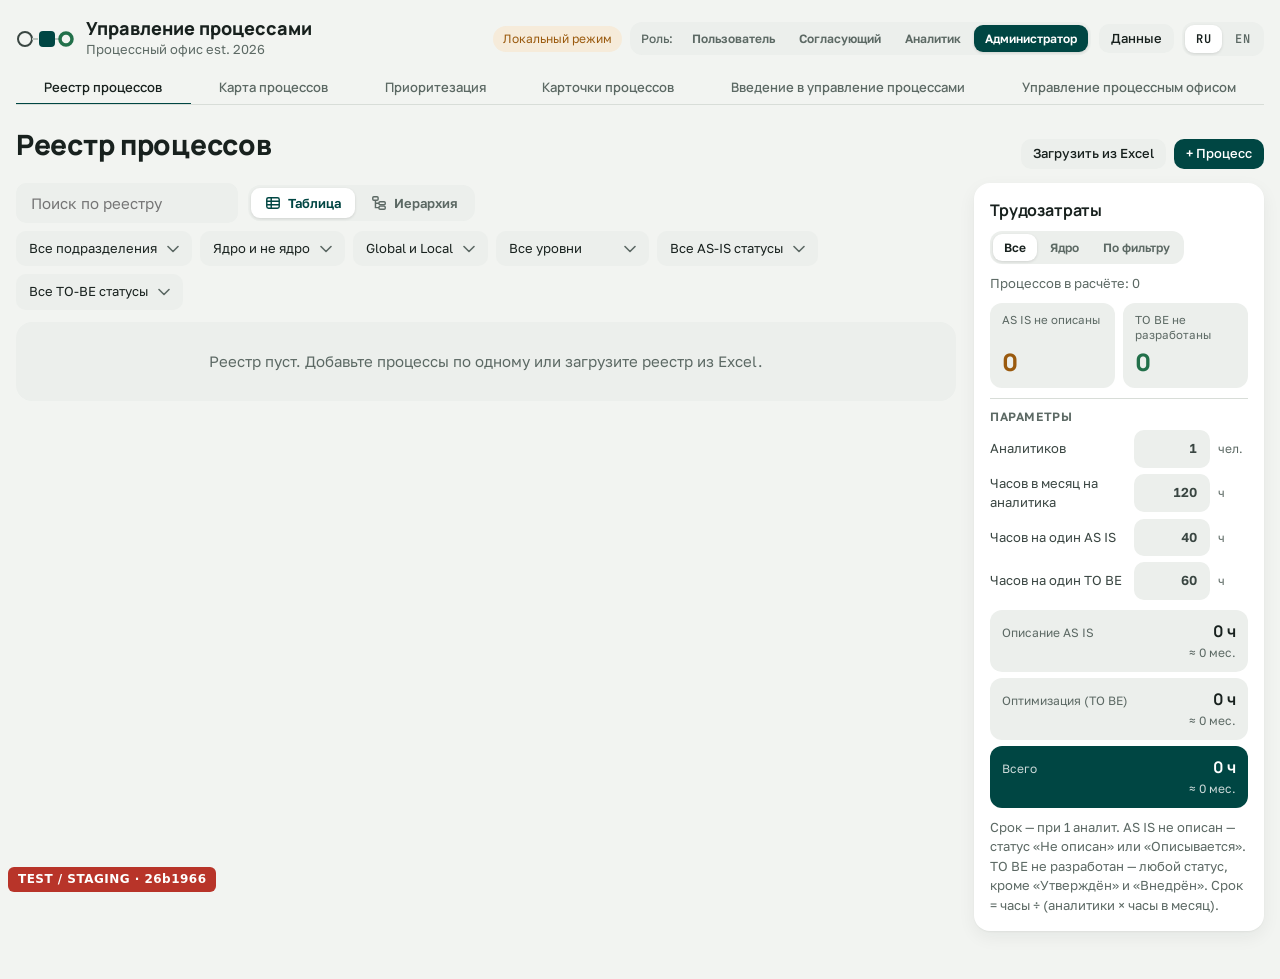
==== commit 229e21a5: "staging build: app 26b1966b6b1fcbcf2f4e42b4f2960843ad7da47b tooling 7e56a986e1f066ed8b96d3318b575332" ====
--- a/processes/index.html
+++ b/processes/index.html
@@ -1347,18 +1347,18 @@
 /* ================= i18n ================= */
 const EN={
 'Объекты данных, их статусы, переходы и процессы со входами и выходами — для загрузки в приложение на онтологии.':'Data objects, their statuses, transitions and processes with inputs and outputs — for loading into an ontology-based application.',
-'Все бизнес-процессы':'All business processes','Ключевые процессы':'Key processes','В реестре':'In registry','Где сейчас процессы':'Where processes are now','Автоматизировано':'Automated','Срок завершения':'Completion','Моделирование процессов':'Process modelling','процессов':'processes','Ключевых процессов пока нет. Отметьте их в реестре.':'No key processes yet. Mark them in the registry.','В реестре пока нет процессов.':'The registry has no processes yet.','Прогноз — по параметрам дашборда трудозатрат в реестре: {a} аналит. × {m} ч в месяц, {x} ч на AS IS, {y} ч на TO BE.':'Forecast uses the effort dashboard settings in the registry: {a} analysts × {m} h per month, {x} h per AS IS, {y} h per TO BE.',
-'Карта и ключевые процессы':'Process map and key','Моделирование ключевых процессов':'Key modelling','Раздел':'Section','Все процессы':'All processes','Выделить ключевые':'Highlight key','Только ключевые':'Key only','Ключевые процессы':'Key processes','Картинка':'Picture','Картинка для слайда':'Picture for a slide','PNG — для PowerPoint и Google Slides':'PNG — for PowerPoint and Google Slides','SVG — векторная, можно править':'SVG — vector, editable','Только ключевые процессы и связи между ними: {n}. Связи через процессы вне ключевых на этой схеме не показаны.':'Key processes and the links between them only: {n}. Links through non-key processes are not shown here.','Карта ключевых процессов':'Key process map','По состоянию на {d}':'As of {d}','процессов на карте: {n}':'processes on the map: {n}','из них ключевых: {n}':'key: {n}','ключевые процессы выделены':'key processes highlighted','Картинка сохранена: {f}':'Picture saved: {f}','Не получилось сохранить картинку':'Could not save the picture','На карте пока нет процессов.':'The map has no processes yet.','Процессный офис · Управление процессами':'Process office · Process management',
+'Все бизнес-процессы':'All business processes','Ядро процессов':'Core processes','В реестре':'In registry','Где сейчас процессы':'Where processes are now','Автоматизировано':'Automated','Срок завершения':'Completion','Моделирование процессов':'Process modelling','процессов':'processes','Процессов с признаком «Ядро» пока нет. Отметьте их в реестре.':'No core processes yet. Mark them in the registry.','В реестре пока нет процессов.':'The registry has no processes yet.','Прогноз — по параметрам дашборда трудозатрат в реестре: {a} аналит. × {m} ч в месяц, {x} ч на AS IS, {y} ч на TO BE.':'Forecast uses the effort dashboard settings in the registry: {a} analysts × {m} h per month, {x} h per AS IS, {y} h per TO BE.',
+'Карта и ядро процессов':'Process map and core','Моделирование ядра':'Core modelling','Раздел':'Section','Все процессы':'All processes','Выделить ядро':'Highlight core','Только ядро':'Core only','Процессы ядра':'Core processes','Картинка':'Picture','Картинка для слайда':'Picture for a slide','PNG — для PowerPoint и Google Slides':'PNG — for PowerPoint and Google Slides','SVG — векторная, можно править':'SVG — vector, editable','Только процессы ядра и связи между ними: {n}. Связи через процессы вне ядра на этой схеме не показаны.':'Core processes and the links between them only: {n}. Links through non-core processes are not shown here.','Карта процессов ядра':'Core process map','По состоянию на {d}':'As of {d}','процессов на карте: {n}':'processes on the map: {n}','из них ядро: {n}':'core: {n}','процессы ядра выделены':'core processes highlighted','Картинка сохранена: {f}':'Picture saved: {f}','Не получилось сохранить картинку':'Could not save the picture','На карте пока нет процессов.':'The map has no processes yet.','Процессный офис · Управление процессами':'Process office · Process management',
 '+ Добавить подпроцессы':'+ Add subprocesses','+ Новый объект…':'+ New object…','+ Новый статус…':'+ New status…','+ Объект':'+ Object','+ Статус':'+ Status','IRI в онтологии':'Ontology IRI','Бизнес-сущность':'Business entity','В статус':'To status','Введите название объекта':'Enter the object name','Владелец данных':'Data owner','Вход в процессы ({n})':'Input to processes ({n})','Входы и выходы процесса':'Process inputs and outputs','Выберите объект':'Select an object','Выберите объект в списке слева.':'Select an object in the list on the left.','Выгрузить для онтологии (JSON-LD)':'Export for ontology (JSON-LD)','Выгрузка портала «Управление процессами»: объекты данных, статусы, переходы и процессы со входами и выходами.':'Process Management portal export: data objects, states, transitions and processes with inputs and outputs.','Выход из процессов ({n})':'Output of processes ({n})','Выше':'Up','Где хранится эталон, например 1С:ERP':'Where the master copy is kept, e.g. 1C:ERP','Документ':'Document','Жизненный цикл':'Lifecycle','Жизненный цикл объекта':'Object lifecycle','Из статуса':'From status','Как процесс меняет статусы объектов':'How the process changes object statuses','Каталог бизнес-объектов, которые процессы получают на вход и передают на выход. У каждого объекта — жизненный цикл: статусы и процессы, которые переводят объект из одного статуса в другой.':'Catalogue of business objects that processes receive as inputs and pass on as outputs. Each object has a lifecycle: its statuses and the processes that move it from one status to another.','Мастер-система':'Master system','Материальный объект':'Physical object','На входе':'At input','На выходе':'At output','Название *':'Name *','Название нового объекта *':'New object name *','Название статуса':'Status name','Например: Договор с дистрибьютором':'E.g. Distributor contract','Например: Заявка на выход на рынок':'E.g. Market entry request','Например: Согласован':'E.g. Approved','Ничего не найдено.':'Nothing found.','Новый статус объекта':'New object status','Объект':'Object','Объект *':'Object *','Объект «{o}» будет удалён.':'The object “{o}” will be deleted.','Объект «{o}» указан во входах и выходах процессов ({n}). Он будет убран и из них.':'The object “{o}” is used in process inputs and outputs ({n}). It will be removed from them too.','Объект останется в каталоге объектов данных.':'The object stays in the data object catalogue.','Объект создаётся':'The object is created','Объект удалён':'Object deleted','Объекты, которые процесс получает и передаёт дальше, и их статусы':'Objects the process receives and passes on, with their statuses','Объекты, статусы, процессы и их связи в формате JSON-LD для загрузки в онтологию':'Objects, statuses, processes and their links as JSON-LD for loading into an ontology','Онтология процессов.jsonld':'Process ontology.jsonld','Открыть объект: жизненный цикл и где используется':'Open the object: lifecycle and where it is used','Переходы появятся, когда объект укажут во входах и выходах процессов.':'Transitions appear when the object is used in process inputs and outputs.','Переходы статусов':'Status transitions','Перечислите статусы по порядку жизненного цикла. Отметьте начальный и конечный. Переходы между статусами строятся по входам и выходам процессов.':'List the statuses in lifecycle order and mark the initial and final ones. Transitions between statuses are built from process inputs and outputs.','Подпроцессы не указаны':'No subprocesses','Подпроцессы…':'Subprocesses…','Подразделения 1–3-го уровня: из них берутся участвующие функции процессов и фильтр по подразделениям.':'Departments of levels 1–3: used for participating functions and the department filter.','Поиск объекта':'Find an object','Процессы, которые входят в «{p}». Подпроцесс может входить и в другие процессы.':'Processes that are part of “{p}”. A subprocess can also belong to other processes.','Событие / сообщение':'Event / message','Справочник (НСИ)':'Reference data','Статус добавится в конец жизненного цикла объекта. Порядок статусов можно изменить в карточке объекта.':'The status is added to the end of the object lifecycle. You can reorder statuses in the object card.','Статусы жизненного цикла':'Lifecycle statuses','Структура подразделений…':'Department structure…','Тип объекта':'Object type','Удалить объект?':'Delete the object?','Удалить статус':'Delete status','Удалённые статусы указаны во входах и выходах процессов ({n}). У этих входов и выходов статус станет «не указан». Продолжить?':'Deleted statuses are used in process inputs and outputs ({n}). Those inputs and outputs will have no status. Continue?','Удалённый объект':'Deleted object','Файл JSON-LD сохранён':'JSON-LD file saved','возврат':'return','кон.':'final','конечный':'final','конечный статус':'final status','нач.':'initial','начальный':'initial','не указан':'not set','остаётся в процессе':'stays in the process','переход в процессе':'transition in a process','процессов: {n}':'processes: {n}','создание объекта':'object creation','создаётся':'created','создаётся в процессе':'created in the process','статус не указан':'no status','статусов: {n}':'statuses: {n}','— выберите объект —':'— select an object —','— не указан —':'— not set —','Выход процесса':'Process output','Объект, который процесс передаёт дальше, и статус, в котором он выходит.':'An object the process passes on and the status it leaves in.','Статус на выходе':'Status at output','Куда уходит, например: в 1С:ERP':'Where it goes, e.g. to 1C:ERP','Вход':'Input','Выход':'Output','+ Выход':'+ Output','Какие объекты нужны процессу и в каком статусе они приходят.':'Which objects the process needs and the status they arrive in.','Какие объекты процесс передаёт дальше и в каком статусе.':'Which objects the process passes on and in which status.','Выход сохранён':'Output saved','Убрать выход?':'Remove the output?','Объектов пока нет.':'No objects yet.','Идентификатор':'Identifier','Статусы не заданы.':'No statuses defined.','Объект не указан во входах процессов.':'The object is not used in process inputs.','Объект не указан в выходах процессов.':'The object is not used in process outputs.','Новый объект данных':'New data object','Создать':'Create','Объект создан':'Object created',
 'Управление процессным офисом':'Process office management','Объекты данных':'Data objects',
 'Business Requirements Document — требования к автоматизации процесса':'Business Requirements Document — process automation requirements',
 'Конец → начало':'End → start','Родительский процесс → подпроцесс':'Parent process → subprocess',
-"Конец → начало":"End → start","Статус автоматизации":"Automation status","+ Подразделение":"+ Unit","2-го уровня":"Level 2","3-го уровня":"Level 3","BRD в работе":"BRD in progress","BRD согласован":"BRD approved","{b} — подпроцесс {a}":"{b} is now a subprocess of {a}","«{n}» будет удалено из структуры вместе с вложенными подразделениями ({k}). Процессы в реестре не изменятся.":"“{n}” will be removed from the structure together with its nested units ({k}). Processes in the registry will not change.","Автоматизирована":"Automated","Вписать":"Fit","Входит в: {p}":"Belongs to: {p}","Выберите подразделение, чтобы добавить, переименовать или удалить его.":"Select a unit to add, rename or delete it.","Заменить название и в реестре процессов ({n})":"Also rename it in the process registry ({n})","Карта процессов":"Process map","Компания":"Company","На карте пока нет процессов. Отметьте ключевые процессы или укажите связи в карточках процессов.":"The map is empty. Mark key processes or add links in process cards.","Название":"Name","Найти процесс на карте":"Find a process on the map","Не начата":"Not started","Новая связь":"New link","Переименовать":"Rename","Перетаскивайте фон, чтобы двигать схему; колесо мыши с Ctrl или кнопки − / + меняют масштаб.":"Drag the background to move the chart; Ctrl + mouse wheel or the − / + buttons zoom.","Подразделение 1-го уровня":"Level 1 unit","Подразделение добавлено":"Unit added","Подразделение переименовано":"Unit renamed","Подразделение удалено":"Unit deleted","Потяните за точку справа от процесса к другому процессу, чтобы создать связь. Щёлкните связь, чтобы удалить её. Перетаскивайте процессы — расположение сохранится для всех.":"Drag the dot on the right of a process to another process to create a link. Click a link to delete it. Drag processes around — the layout is saved for everyone.","Потяните к другому процессу, чтобы создать связь":"Drag to another process to create a link","Предшествующие…":"Previous…","Ключевой процесс":"Key process","Процессы в реестре":"Processes in registry","Процессы на карте вернутся к автоматическому расположению.":"Processes on the map will return to the automatic layout.","Ключевые процессы без указанных связей":"Key processes without links","Процессы, которые начинаются после окончания «{p}». Можно выбрать несколько.":"Processes that start after “{p}” ends. You can choose several.","Процессы, после окончания которых начинается «{p}». Можно выбрать несколько.":"Processes after which “{p}” starts. You can choose several.","Родительский процесс → подпроцесс":"Parent process → subprocess","Сбросить расположение":"Reset layout","Сбросить расположение?":"Reset layout?","Свернуть до 1-го уровня":"Collapse to level 1","Связь добавлена: {a} → {b}":"Link added: {a} → {b}","Связь удалена":"Link deleted","Следующие…":"Next…","Согласование":"Approval","Согласование BRD":"BRD approval","Согласующий BRD":"BRD approver","Структура компании":"Company structure","Схема строится автоматически по связям процессов (родительские процессы и «конец → начало») из карточек. На карте — ключевые процессы и все процессы, у которых указаны связи: {n}.":"The map is built automatically from process links (parent processes and “end → start”) in the process cards. It shows key processes and every process with links: {n}.","Такое подразделение здесь уже есть.":"This unit already exists here.","Тип новой связи":"New link type","Удалить подразделение?":"Delete unit?","Удалить связь":"Delete link","Щелчок — подсветить связи, двойной щелчок — открыть карточку.":"Click to highlight links, double-click to open the card.","Этап «Автоматизация»: аналитик размещает BRD — требования к автоматизации процесса. BRD согласуется так же, как диаграммы AS IS и TO BE, на вкладке «Согласование».":"“Automation” stage: the analyst uploads the BRD — the process automation requirements. The BRD is approved like the AS IS and TO BE diagrams, on the “Approval” tab.","доля процессов с готовым AS IS":"share of processes with AS IS ready","Автоматизация…":"Automation…","Требования к автоматизации (BRD) и их согласование.":"Automation requirements (BRD) and their approval.",
+"Конец → начало":"End → start","Статус автоматизации":"Automation status","+ Подразделение":"+ Unit","2-го уровня":"Level 2","3-го уровня":"Level 3","BRD в работе":"BRD in progress","BRD согласован":"BRD approved","{b} — подпроцесс {a}":"{b} is now a subprocess of {a}","«{n}» будет удалено из структуры вместе с вложенными подразделениями ({k}). Процессы в реестре не изменятся.":"“{n}” will be removed from the structure together with its nested units ({k}). Processes in the registry will not change.","Автоматизирована":"Automated","Вписать":"Fit","Входит в: {p}":"Belongs to: {p}","Выберите подразделение, чтобы добавить, переименовать или удалить его.":"Select a unit to add, rename or delete it.","Заменить название и в реестре процессов ({n})":"Also rename it in the process registry ({n})","Карта процессов":"Process map","Компания":"Company","На карте пока нет процессов. Отметьте процессы ядра или укажите связи в карточках процессов.":"The map is empty. Mark core processes or add links in process cards.","Название":"Name","Найти процесс на карте":"Find a process on the map","Не начата":"Not started","Новая связь":"New link","Переименовать":"Rename","Перетаскивайте фон, чтобы двигать схему; колесо мыши с Ctrl или кнопки − / + меняют масштаб.":"Drag the background to move the chart; Ctrl + mouse wheel or the − / + buttons zoom.","Подразделение 1-го уровня":"Level 1 unit","Подразделение добавлено":"Unit added","Подразделение переименовано":"Unit renamed","Подразделение удалено":"Unit deleted","Потяните за точку справа от процесса к другому процессу, чтобы создать связь. Щёлкните связь, чтобы удалить её. Перетаскивайте процессы — расположение сохранится для всех.":"Drag the dot on the right of a process to another process to create a link. Click a link to delete it. Drag processes around — the layout is saved for everyone.","Потяните к другому процессу, чтобы создать связь":"Drag to another process to create a link","Предшествующие…":"Previous…","Процесс ядра":"Core process","Процессы в реестре":"Processes in registry","Процессы на карте вернутся к автоматическому расположению.":"Processes on the map will return to the automatic layout.","Процессы ядра без указанных связей":"Core processes without links","Процессы, которые начинаются после окончания «{p}». Можно выбрать несколько.":"Processes that start after “{p}” ends. You can choose several.","Процессы, после окончания которых начинается «{p}». Можно выбрать несколько.":"Processes after which “{p}” starts. You can choose several.","Родительский процесс → подпроцесс":"Parent process → subprocess","Сбросить расположение":"Reset layout","Сбросить расположение?":"Reset layout?","Свернуть до 1-го уровня":"Collapse to level 1","Связь добавлена: {a} → {b}":"Link added: {a} → {b}","Связь удалена":"Link deleted","Следующие…":"Next…","Согласование":"Approval","Согласование BRD":"BRD approval","Согласующий BRD":"BRD approver","Структура компании":"Company structure","Схема строится автоматически по связям процессов (родительские процессы и «конец → начало») из карточек. На карте — процессы ядра и все процессы, у которых указаны связи: {n}.":"The map is built automatically from process links (parent processes and “end → start”) in the process cards. It shows core processes and every process with links: {n}.","Такое подразделение здесь уже есть.":"This unit already exists here.","Тип новой связи":"New link type","Удалить подразделение?":"Delete unit?","Удалить связь":"Delete link","Щелчок — подсветить связи, двойной щелчок — открыть карточку.":"Click to highlight links, double-click to open the card.","Этап «Автоматизация»: аналитик размещает BRD — требования к автоматизации процесса. BRD согласуется так же, как диаграммы AS IS и TO BE, на вкладке «Согласование».":"“Automation” stage: the analyst uploads the BRD — the process automation requirements. The BRD is approved like the AS IS and TO BE diagrams, on the “Approval” tab.","доля процессов с готовым AS IS":"share of processes with AS IS ready","Автоматизация…":"Automation…","Требования к автоматизации (BRD) и их согласование.":"Automation requirements (BRD) and their approval.",
 "Согласование диаграмм":"Diagram approval","Родительские процессы":"Parent processes","Иерархия строится по полю «Родительские процессы». Стрелка у ID раскрывает подпроцессы, число рядом — сколько их. ⧉ — процесс входит в несколько родительских процессов и показан под каждым из них (при наведении подсвечиваются все его строки). Значки у названия: ← начинается после другого процесса, ↳ подпроцессы, → следующий процесс.":"The hierarchy follows the “Parent processes” field. The arrow by the ID expands subprocesses; the number shows how many. ⧉ — the process belongs to several parent processes and is shown under each (hover highlights all its rows). Icons by the name: ← starts after another process, ↳ subprocesses, → next process.","Процессы, в которые входит «{p}». Все родители равноправны.":"Processes that “{p}” belongs to. All parents are equal.","Входит в {n} процесса":"Belongs to {n} processes","Родительские процессы (ID)":"Parent processes (ID)","Входит в процесс":"Belongs to process","+ Добавить":"+ Add","Родительские процессы и подпроцессы не указаны.":"No parent processes or subprocesses yet.","Родительские процессы…":"Parent processes…","Иерархия: родительские процессы и подпроцессы":"Hierarchy: parent processes and subprocesses",
 "Иерархия строится по полю «Родительский процесс». Стрелка у ID раскрывает подпроцессы, число рядом — сколько их. Значки у названия: ← начинается после другого процесса, ↳ подпроцессы, → следующий процесс.":"The hierarchy follows the “Parent process” field. The arrow by the ID expands subprocesses; the number shows how many. Icons by the name: ← starts after another process, ↳ subprocesses, → next process.","Иерархия: родитель и подпроцессы":"Hierarchy: parent and subprocesses","На том же уровне у родителя ещё процессов: {n}":"Other processes under the same parent: {n}","Подпроцессов":"Subprocesses","Последовательность: конец → начало":"Sequence: end → start","Родительские процессы пока не указаны, поэтому иерархия плоская. Заполните столбец «Родительский процесс» в реестре или загрузите реестр со столбцом «Родительские процессы (ID)» — несколько ID через точку с запятой.":"No parent processes are set yet, so the hierarchy is flat. Fill in the “Parent process” column or upload the registry with a “Parent process (ID)” column.","Свернуть всё":"Collapse all","этот процесс":"this process","Основное":"General","Статус работы":"Work status","Показать подпроцессы":"Show subprocesses","Родительский процесс и подпроцессы не указаны.":"No parent or subprocesses yet.",
-"{p}% ключевых":"{p}% of key processes","Без подразделения":"No department","Вид реестра":"Registry view","Все ключевые":"All key","Где сейчас ключевые процессы":"Where key processes are now","Далее":"Next","Иерархия":"Hierarchy","Иерархия строится по полю «Родительский процесс». ▸ — раскрыть подпроцессы. Значки у названия: ← начинается после другого процесса, ↳ подпроцессы, → следующий процесс.":"The hierarchy follows the “Parent process” field. ▸ expands subprocesses. Icons by the name: ← starts after another process, ↳ subprocesses, → next process.","Место в иерархии":"Place in hierarchy","Моделирование ключевых процессов":"Key process modelling","Начинается после":"Starts after","Начните вводить ID или название, чтобы найти процесс.":"Start typing an ID or name to find a process.","Описать AS IS":"Describe AS IS","Отчёт на {d} · ключевых процессов: {n}":"Report as of {d} · key processes: {n}","Перейти в реестр":"Go to registry","Печать / PDF":"Print / PDF","По подразделениям":"By department","Подпроцессы ({n})":"Subprocesses ({n})","Показать все подразделения ({n})":"Show all departments ({n})","Появится, когда в карточках ключевых процессов будет заполнен расчёт ресурса для AS IS и TO BE.":"Appears once the resource calculation is filled in for AS IS and TO BE in key process cards.","Предложений":"Proposals","Предложения рабочих групп":"Working group proposals","Прогноз завершения":"Completion forecast","Процесс и владелец":"Process and owner","Ключевых процессов пока нет. Отметьте их в реестре: столбец «Ключевой процесс» или массовое действие для выбранных строк.":"No key processes yet. Mark them in the registry: the “Key process” column or a bulk action for selected rows.","Ключевые процессы":"Key processes","Процессы, которые начинаются после окончания «{p}»":"Processes that start after “{p}” ends","Разработать TO BE":"Develop TO BE","Распределение по этапам":"Distribution by stage","Расчёт по параметрам дашборда в реестре: {a} аналит. × {m} ч в месяц, {x} ч на AS IS, {y} ч на TO BE. Дата — если работать последовательно, начиная с сегодняшнего дня.":"Based on the registry dashboard parameters: {a} analysts × {m} h per month, {x} h per AS IS, {y} h per TO BE. The date assumes sequential work starting today.","Родительский процесс задаётся в паспорте, следующие процессы — кнопкой «Следующие процессы…». Связь «конец → начало» видна у обоих процессов.":"Set the parent process in the passport and next processes with “Next processes…”. An “end → start” link is shown on both processes.","Связи процесса":"Process links","Следующие процессы":"Next processes","Следующие процессы (ID)":"Next processes (ID)","Следующие процессы…":"Next processes…","Согласование AS IS":"AS IS approval","Стоимость TO BE к AS IS":"TO BE cost vs AS IS","Сумма по {n} процессам, где заполнен расчёт ресурса для AS IS и TO BE.":"Total for {n} processes with AS IS and TO BE resource calculations.","Таблица":"Table","Уровень":"Level","Этот процесс":"This process","Эффект оптимизации":"Optimisation effect","реализовано: {n}":"implemented: {n}","снижение стоимости экземпляра процесса":"reduction in process instance cost","Ключевых процессов":"Key processes","TO BE разработан":"TO BE developed","Внедрено":"Implemented","Схемы AS IS согласованы":"AS IS diagrams approved","ID":"ID",
-"% — доля готовых AS IS":"% — share of ready AS IS","AS IS готов":"AS IS ready","TO BE готов":"TO BE ready","{p}% процессов":"{p}% of processes","Доля":"Share","Единица длительности":"Duration unit","Итого по всем ролям":"Total for all roles","Калькулятор ресурса":"Resource calculator","Нет":"No","Открыть в реестре":"Open in registry","Параметры":"Parameters","Перетащите заголовок, чтобы переставить столбец":"Drag the header to move the column","Процессы по подразделениям 1-го уровня":"Processes by level-1 unit","Рабочих часов в месяц":"Working hours per month","Срок — при {n} аналит. AS IS не описан — статус «Не описан» или «Описывается». TO BE не разработан — любой статус, кроме «Утверждён» и «Внедрён». Срок = часы ÷ (аналитики × часы в месяц).":"Duration with {n} analysts. AS IS not described: “Not described” or “Being described”. TO BE not developed: any status except “Approved” and “Implemented”. Duration = hours ÷ (analysts × hours per month).","Стоимость одного экземпляра процесса":"Cost of one process instance","Стоимость роли = часы роли на экземпляр × ФОТ в месяц ÷ рабочих часов в месяц. Итог — сумма по всем ролям.":"Role cost = role hours per instance × monthly payroll ÷ working hours per month. Total is the sum over all roles.","Стоимость экземпляра":"Cost per instance","Трудозатраты всех ролей на экземпляр":"Labour of all roles per instance","Часов на один экземпляр":"Hours per instance","все процессы":"all processes","готово":"ready","кал. дн.":"cal. days","стоимость экземпляра":"cost per instance","трудозатраты":"labour","Статусы AS IS":"AS IS statuses","Статусы TO BE":"TO BE statuses","Процессов в реестре":"Processes in registry","Ключевые процессы":"Key processes","Часов на один AS IS":"Hours per AS IS","Часов на один TO BE":"Hours per TO BE","чел.":"ppl","Расчёт пока не заполнен.":"The calculation is not filled in yet.","Часов роли на один экземпляр":"Role hours per instance",
-"Ключевой процесс":"Key process","+ Задача":"+ Task","+ Роль":"+ Role","+ Согласующий":"+ Approver","+ отметить как ключевой":"+ mark as key","+ ссылки":"+ links","+ ключевой":"+ key","AS IS не описан — статус «Не описан» или «Описывается». TO BE не разработан — любой статус, кроме «Утверждён» и «Внедрён». Срок = часы ÷ (аналитики × часы в месяц).":"AS IS not described: status “Not described” or “Being described”. TO BE not developed: any status except “Approved” and “Implemented”. Duration = hours ÷ (analysts × hours per month).","AS IS не описаны":"AS IS not described","TO BE не разработаны":"TO BE not developed","TO BE по сравнению с AS IS":"TO BE compared with AS IS","{h} ч без исполнителя":"{h} h without performer","{n} выполнений в год":"{n} runs per year","Администратор":"Administrator","Без названия":"Untitled","Будет удалено процессов: {n} — вместе с материалами и предложениями. Это нельзя отменить.":"{n} processes will be deleted together with their materials and proposals. This cannot be undone.","Введите пароль роли — его выдаёт администратор портала.":"Enter the role password — the portal administrator provides it.","Все":"All","Все права: план задач, массовая загрузка данных, ФОТ":"Full rights: task plan, bulk data upload, payroll","Всего":"Total","Вход: {r}":"Sign in: {r}","Выбрано: {n}":"Selected: {n}","Выбрать все строки":"Select all rows","Выбрать строку":"Select row","Выполнений процесса в год":"Process runs per year","Да":"Yes","Дата согласования":"Approval date","Дата согласования *":"Approval date *","Действия с выбранными":"Actions with selected","Диаграмму заменили после согласования":"The diagram was replaced after approval","Длительность, ч":"Duration, h","Должность":"Position","Задача":"Task","Задачи процесса":"Process tasks","Изменять план может администратор.":"Only the administrator can change the plan.","Исполнитель":"Performer","Итого":"Total","Какие процессы считать":"Which processes to count","Кол-во функций":"Functions count","Комментарий":"Comment","Название задачи":"Task name","Не указано":"Not set","Не ключевой":"Not key","Необязательно":"Optional","Обновлено процессов: {n}":"Processes updated: {n}","Общая длительность процесса":"Total process duration","Ожидает":"Pending","Описание AS IS":"AS IS description","Оптимизация (TO BE)":"Optimisation (TO BE)","Открыть":"Open","Открыть в Storm":"Open in Storm","Отметить как ключевой":"Mark as key","Отметить согласование может пользователь с ролью «Согласующий».":"Approval can be marked by a user with the “Approver” role.","Отметка о согласовании будет снята, согласующий останется в списке.":"The approval mark will be removed; the approver stays on the list.","Отметьте строки флажками, чтобы удалить их или присвоить признак сразу нескольким процессам.":"Tick rows to delete them or set an attribute for several processes at once.","Отозвать":"Revoke","Отозвать согласование?":"Revoke approval?","Параметры расчёта задаёт администратор.":"Calculation parameters are set by the administrator.","По фильтру":"By filter","Подпроцесс":"Subprocess","Поиск функции":"Search function","Поток":"Value stream","Процесс":"Process","Процессов в расчёте: {n}":"Processes in calculation: {n}","Рабочих часов в месяце":"Working hours per month","Расчёт ресурса":"Resource calculation","Редактирование процессов и материалов":"Editing processes and materials","Родительский процесс (ID)":"Parent process (ID)","Роли и участники":"Roles and participants","Роль / участник":"Role / participant","Роль или участник":"Role or participant","Роль: {r}":"Role: {r}","Сначала добавьте роль":"Add a role first","Снять выделение":"Clear selection","Снять признак «Ключевой процесс»":"Remove key flag","Согласование диаграмм процессов":"Approval of process diagrams","Согласование диаграммы":"Diagram approval","Согласование диаграммы {p}":"{p} diagram approval","Согласование отмечено":"Approval recorded","Согласовано":"Approved","Согласовать":"Approve","Согласовать от своего имени":"Approve in my name","Согласующий":"Approver","Согласующий диаграммы {p}":"{p} diagram approver","Согласующий добавлен":"Approver added","Согласующий и его отметка будут удалены из списка.":"The approver and their mark will be removed from the list.","Ссылка на AS IS в Storm":"AS IS link in Storm","Ссылка на TO BE в Storm":"TO BE link in Storm","Ссылки на схемы в Storm":"Diagram links in Storm","Стоимость":"Cost","Стоимость в год":"Cost per year","Стоимость одного выполнения":"Cost of one run","Стоимость по ролям":"Cost by role","Стоимость роли = трудозатраты роли × ФОТ в месяц ÷ рабочих часов в месяце. Длительность — сумма длительностей задач (если задачи идут последовательно); если длительность задачи не указана, берутся её трудозатраты.":"Role cost = role labour × monthly payroll ÷ working hours per month. Duration is the sum of task durations (for sequential tasks); if a task duration is not set, its labour is used.","Стоимость часа":"Hourly cost","Структура подразделений пока не задана — её загружает администратор во вкладке «Сводная по структуре».":"The structure is not set yet — the administrator uploads it on the “Structure summary” tab.","Схема AS IS в Storm":"AS IS diagram in Storm","Схема TO BE в Storm":"TO BE diagram in Storm","Схемы в Storm":"Diagrams in Storm","Только ключевые":"Key only","Трудозатраты":"Effort","Трудозатраты на одно выполнение":"Labour per run","Трудозатраты на описание и оптимизацию":"Effort to describe and optimise","Трудозатраты, ч":"Labour, h","Убрать":"Remove","Убрать согласующего?":"Remove approver?","Удалено процессов: {n}":"Processes deleted: {n}","Удалить выбранные процессы?":"Delete selected processes?","Участвующие функции":"Participating functions","ФИО":"Full name","ФИО *":"Full name *","ФИО согласующего *":"Approver full name *","ФОТ в месяц":"Payroll / month","ФОТ в месяц, ₽":"Payroll per month, ₽","ФОТ видит только администратор":"Only the administrator sees payroll","ФОТ скрыт: его видит и вводит только администратор.":"Payroll is hidden: only the administrator sees and enters it.","Функции берутся из структуры подразделений":"Functions come from the organisational structure","Шаг потока":"Stream step","Ключевой":"Key","длительность":"duration","для предыдущей версии":"for the previous version","за год":"per year","мес.":"mo.","мес. при {n} аналит.":"mo. with {n} analysts","не по всем ролям задан ФОТ":"payroll not set for all roles","подписал(а): {n}":"signed by: {n}","раб. дн.":"work days","стоимость":"cost","укажите число выполнений в год":"enter runs per year","ч":"h","— исполнитель —":"— performer —","Ключевые и прочие":"Key and non-key","Global и Local":"Global and Local","Ключевой…":"Key…","Global / Local…":"Global / Local…","Уровень…":"Level…","Приоритет…":"Priority…","AS-IS статус…":"AS-IS status…","TO-BE статус…":"TO-BE status…","Аналитиков":"Analysts","Часов в месяц на аналитика":"Hours per month per analyst","Часов на описание одного AS IS":"Hours to describe one AS IS","Часов на оптимизацию одного процесса (TO BE)":"Hours to optimise one process (TO BE)","Отметить как ключевой процесс":"Mark as key process",
+"{p}% ядра":"{p}% of core","Без подразделения":"No department","Вид реестра":"Registry view","Всё ядро":"All core","Где сейчас процессы ядра":"Where core processes are now","Далее":"Next","Иерархия":"Hierarchy","Иерархия строится по полю «Родительский процесс». ▸ — раскрыть подпроцессы. Значки у названия: ← начинается после другого процесса, ↳ подпроцессы, → следующий процесс.":"The hierarchy follows the “Parent process” field. ▸ expands subprocesses. Icons by the name: ← starts after another process, ↳ subprocesses, → next process.","Место в иерархии":"Place in hierarchy","Моделирование ядра процессов":"Core process modelling","Начинается после":"Starts after","Начните вводить ID или название, чтобы найти процесс.":"Start typing an ID or name to find a process.","Описать AS IS":"Describe AS IS","Отчёт на {d} · процессов с признаком «Ядро»: {n}":"Report as of {d} · core processes: {n}","Перейти в реестр":"Go to registry","Печать / PDF":"Print / PDF","По подразделениям":"By department","Подпроцессы ({n})":"Subprocesses ({n})","Показать все подразделения ({n})":"Show all departments ({n})","Появится, когда в карточках процессов ядра будет заполнен расчёт ресурса для AS IS и TO BE.":"Appears once the resource calculation is filled in for AS IS and TO BE in core process cards.","Предложений":"Proposals","Предложения рабочих групп":"Working group proposals","Прогноз завершения":"Completion forecast","Процесс и владелец":"Process and owner","Процессов с признаком «Ядро» пока нет. Отметьте их в реестре: столбец «Ядро процесса» или массовое действие для выбранных строк.":"No core processes yet. Mark them in the registry: the “Core process” column or a bulk action for selected rows.","Процессы ядра":"Core processes","Процессы, которые начинаются после окончания «{p}»":"Processes that start after “{p}” ends","Разработать TO BE":"Develop TO BE","Распределение по этапам":"Distribution by stage","Расчёт по параметрам дашборда в реестре: {a} аналит. × {m} ч в месяц, {x} ч на AS IS, {y} ч на TO BE. Дата — если работать последовательно, начиная с сегодняшнего дня.":"Based on the registry dashboard parameters: {a} analysts × {m} h per month, {x} h per AS IS, {y} h per TO BE. The date assumes sequential work starting today.","Родительский процесс задаётся в паспорте, следующие процессы — кнопкой «Следующие процессы…». Связь «конец → начало» видна у обоих процессов.":"Set the parent process in the passport and next processes with “Next processes…”. An “end → start” link is shown on both processes.","Связи процесса":"Process links","Следующие процессы":"Next processes","Следующие процессы (ID)":"Next processes (ID)","Следующие процессы…":"Next processes…","Согласование AS IS":"AS IS approval","Стоимость TO BE к AS IS":"TO BE cost vs AS IS","Сумма по {n} процессам, где заполнен расчёт ресурса для AS IS и TO BE.":"Total for {n} processes with AS IS and TO BE resource calculations.","Таблица":"Table","Уровень":"Level","Этот процесс":"This process","Эффект оптимизации":"Optimisation effect","реализовано: {n}":"implemented: {n}","снижение стоимости экземпляра процесса":"reduction in process instance cost","Процессов в ядре":"Core processes","TO BE разработан":"TO BE developed","Внедрено":"Implemented","Схемы AS IS согласованы":"AS IS diagrams approved","ID":"ID",
+"% — доля готовых AS IS":"% — share of ready AS IS","AS IS готов":"AS IS ready","TO BE готов":"TO BE ready","{p}% процессов":"{p}% of processes","Доля":"Share","Единица длительности":"Duration unit","Итого по всем ролям":"Total for all roles","Калькулятор ресурса":"Resource calculator","Нет":"No","Открыть в реестре":"Open in registry","Параметры":"Parameters","Перетащите заголовок, чтобы переставить столбец":"Drag the header to move the column","Процессы по подразделениям 1-го уровня":"Processes by level-1 unit","Рабочих часов в месяц":"Working hours per month","Срок — при {n} аналит. AS IS не описан — статус «Не описан» или «Описывается». TO BE не разработан — любой статус, кроме «Утверждён» и «Внедрён». Срок = часы ÷ (аналитики × часы в месяц).":"Duration with {n} analysts. AS IS not described: “Not described” or “Being described”. TO BE not developed: any status except “Approved” and “Implemented”. Duration = hours ÷ (analysts × hours per month).","Стоимость одного экземпляра процесса":"Cost of one process instance","Стоимость роли = часы роли на экземпляр × ФОТ в месяц ÷ рабочих часов в месяц. Итог — сумма по всем ролям.":"Role cost = role hours per instance × monthly payroll ÷ working hours per month. Total is the sum over all roles.","Стоимость экземпляра":"Cost per instance","Трудозатраты всех ролей на экземпляр":"Labour of all roles per instance","Часов на один экземпляр":"Hours per instance","все процессы":"all processes","готово":"ready","кал. дн.":"cal. days","стоимость экземпляра":"cost per instance","трудозатраты":"labour","Статусы AS IS":"AS IS statuses","Статусы TO BE":"TO BE statuses","Процессов в реестре":"Processes in registry","Ядро процессов":"Core processes","Часов на один AS IS":"Hours per AS IS","Часов на один TO BE":"Hours per TO BE","чел.":"ppl","Расчёт пока не заполнен.":"The calculation is not filled in yet.","Часов роли на один экземпляр":"Role hours per instance",
+"Ядро процесса":"Core process","+ Задача":"+ Task","+ Роль":"+ Role","+ Согласующий":"+ Approver","+ отметить как ядро":"+ mark as core","+ ссылки":"+ links","+ ядро":"+ core","AS IS не описан — статус «Не описан» или «Описывается». TO BE не разработан — любой статус, кроме «Утверждён» и «Внедрён». Срок = часы ÷ (аналитики × часы в месяц).":"AS IS not described: status “Not described” or “Being described”. TO BE not developed: any status except “Approved” and “Implemented”. Duration = hours ÷ (analysts × hours per month).","AS IS не описаны":"AS IS not described","TO BE не разработаны":"TO BE not developed","TO BE по сравнению с AS IS":"TO BE compared with AS IS","{h} ч без исполнителя":"{h} h without performer","{n} выполнений в год":"{n} runs per year","Администратор":"Administrator","Без названия":"Untitled","Будет удалено процессов: {n} — вместе с материалами и предложениями. Это нельзя отменить.":"{n} processes will be deleted together with their materials and proposals. This cannot be undone.","Введите пароль роли — его выдаёт администратор портала.":"Enter the role password — the portal administrator provides it.","Все":"All","Все права: план задач, массовая загрузка данных, ФОТ":"Full rights: task plan, bulk data upload, payroll","Всего":"Total","Вход: {r}":"Sign in: {r}","Выбрано: {n}":"Selected: {n}","Выбрать все строки":"Select all rows","Выбрать строку":"Select row","Выполнений процесса в год":"Process runs per year","Да":"Yes","Дата согласования":"Approval date","Дата согласования *":"Approval date *","Действия с выбранными":"Actions with selected","Диаграмму заменили после согласования":"The diagram was replaced after approval","Длительность, ч":"Duration, h","Должность":"Position","Задача":"Task","Задачи процесса":"Process tasks","Изменять план может администратор.":"Only the administrator can change the plan.","Исполнитель":"Performer","Итого":"Total","Какие процессы считать":"Which processes to count","Кол-во функций":"Functions count","Комментарий":"Comment","Название задачи":"Task name","Не указано":"Not set","Не ядро":"Not core","Необязательно":"Optional","Обновлено процессов: {n}":"Processes updated: {n}","Общая длительность процесса":"Total process duration","Ожидает":"Pending","Описание AS IS":"AS IS description","Оптимизация (TO BE)":"Optimisation (TO BE)","Открыть":"Open","Открыть в Storm":"Open in Storm","Отметить как ядро":"Mark as core","Отметить согласование может пользователь с ролью «Согласующий».":"Approval can be marked by a user with the “Approver” role.","Отметка о согласовании будет снята, согласующий останется в списке.":"The approval mark will be removed; the approver stays on the list.","Отметьте строки флажками, чтобы удалить их или присвоить признак сразу нескольким процессам.":"Tick rows to delete them or set an attribute for several processes at once.","Отозвать":"Revoke","Отозвать согласование?":"Revoke approval?","Параметры расчёта задаёт администратор.":"Calculation parameters are set by the administrator.","По фильтру":"By filter","Подпроцесс":"Subprocess","Поиск функции":"Search function","Поток":"Value stream","Процесс":"Process","Процессов в расчёте: {n}":"Processes in calculation: {n}","Рабочих часов в месяце":"Working hours per month","Расчёт ресурса":"Resource calculation","Редактирование процессов и материалов":"Editing processes and materials","Родительский процесс (ID)":"Parent process (ID)","Роли и участники":"Roles and participants","Роль / участник":"Role / participant","Роль или участник":"Role or participant","Роль: {r}":"Role: {r}","Сначала добавьте роль":"Add a role first","Снять выделение":"Clear selection","Снять признак ядра":"Remove core flag","Согласование диаграмм процессов":"Approval of process diagrams","Согласование диаграммы":"Diagram approval","Согласование диаграммы {p}":"{p} diagram approval","Согласование отмечено":"Approval recorded","Согласовано":"Approved","Согласовать":"Approve","Согласовать от своего имени":"Approve in my name","Согласующий":"Approver","Согласующий диаграммы {p}":"{p} diagram approver","Согласующий добавлен":"Approver added","Согласующий и его отметка будут удалены из списка.":"The approver and their mark will be removed from the list.","Ссылка на AS IS в Storm":"AS IS link in Storm","Ссылка на TO BE в Storm":"TO BE link in Storm","Ссылки на схемы в Storm":"Diagram links in Storm","Стоимость":"Cost","Стоимость в год":"Cost per year","Стоимость одного выполнения":"Cost of one run","Стоимость по ролям":"Cost by role","Стоимость роли = трудозатраты роли × ФОТ в месяц ÷ рабочих часов в месяце. Длительность — сумма длительностей задач (если задачи идут последовательно); если длительность задачи не указана, берутся её трудозатраты.":"Role cost = role labour × monthly payroll ÷ working hours per month. Duration is the sum of task durations (for sequential tasks); if a task duration is not set, its labour is used.","Стоимость часа":"Hourly cost","Структура подразделений пока не задана — её загружает администратор во вкладке «Сводная по структуре».":"The structure is not set yet — the administrator uploads it on the “Structure summary” tab.","Схема AS IS в Storm":"AS IS diagram in Storm","Схема TO BE в Storm":"TO BE diagram in Storm","Схемы в Storm":"Diagrams in Storm","Только ядро":"Core only","Трудозатраты":"Effort","Трудозатраты на одно выполнение":"Labour per run","Трудозатраты на описание и оптимизацию":"Effort to describe and optimise","Трудозатраты, ч":"Labour, h","Убрать":"Remove","Убрать согласующего?":"Remove approver?","Удалено процессов: {n}":"Processes deleted: {n}","Удалить выбранные процессы?":"Delete selected processes?","Участвующие функции":"Participating functions","ФИО":"Full name","ФИО *":"Full name *","ФИО согласующего *":"Approver full name *","ФОТ в месяц":"Payroll / month","ФОТ в месяц, ₽":"Payroll per month, ₽","ФОТ видит только администратор":"Only the administrator sees payroll","ФОТ скрыт: его видит и вводит только администратор.":"Payroll is hidden: only the administrator sees and enters it.","Функции берутся из структуры подразделений":"Functions come from the organisational structure","Шаг потока":"Stream step","Ядро":"Core","длительность":"duration","для предыдущей версии":"for the previous version","за год":"per year","мес.":"mo.","мес. при {n} аналит.":"mo. with {n} analysts","не по всем ролям задан ФОТ":"payroll not set for all roles","подписал(а): {n}":"signed by: {n}","раб. дн.":"work days","стоимость":"cost","укажите число выполнений в год":"enter runs per year","ч":"h","— исполнитель —":"— performer —","Ядро и не ядро":"Core and non-core","Global и Local":"Global and Local","Ядро…":"Core…","Global / Local…":"Global / Local…","Уровень…":"Level…","Приоритет…":"Priority…","AS-IS статус…":"AS-IS status…","TO-BE статус…":"TO-BE status…","Аналитиков":"Analysts","Часов в месяц на аналитика":"Hours per month per analyst","Часов на описание одного AS IS":"Hours to describe one AS IS","Часов на оптимизацию одного процесса (TO BE)":"Hours to optimise one process (TO BE)","Отметить как ядро процесса":"Mark as core process",
 'Управление бизнес-процессами':'Business Process Management','План задач процессного офиса: фазы, сроки, ожидаемые результаты и связи между задачами на диаграмме Ганта.':'Process office task plan: phases, timing, expected results and task dependencies on a Gantt chart.','Изменять план может аналитик.':'Only the analyst can change the plan.',
 'Управление процессами':'Process Management','Процессный офис est. 2026':'Process Office est. 2026','Портал оптимизации процессов':'Process Improvement Portal',
 'AS IS → предложения рабочей группы → TO BE':'AS IS → working group proposals → TO BE',
@@ -1568,7 +1568,7 @@
 Object.assign(EN,{'Global / Local':'Global / Local','Новое подразделение':'New department','Переименовать подразделение':'Rename department'});
 Object.assign(EN,{'Класс в онтологии *':'Ontology class *','Класс в онтологии':'Ontology class','Начните вводить: Договор, Заявка…':'Start typing: Contract, Request…','Определение класса':'Class definition','Что это и по какому признаку объект относится к классу':'What it is and how to tell that an object belongs to the class','Выберите класс из онтологии. Если нужного нет — введите название: создадим черновик класса.':'Choose a class from the ontology. If it is not there, type a name and a draft class will be created.','Такого класса в онтологии нет — будет создан черновик класса. Его подтвердит архитектор онтологии.':'There is no such class in the ontology: a draft class will be created. The ontology architect will confirm it.','Выберите класс из онтологии':'Choose a class from the ontology','черновик':'draft','понятие':'concept','класс':'class','Классы онтологии не загрузились':'Ontology classes did not load','Классы и понятия онтологии':'Ontology classes and concepts','Начните вводить название объекта или класса':'Start typing an object or class name','объект процессов':'process object','+ Новый объект «{q}»':'+ New object “{q}”','+ Черновик класса «{q}»':'+ Draft class “{q}”'});
 Object.assign(EN,{'Схема BPMN':'BPMN diagram','Схемы ещё нет':'No diagram yet','+ Нарисовать схему':'+ Draw a diagram','Открыть редактор схем':'Open the diagram editor','Черновик':'Draft','На согласовании':'Under approval','Утверждена':'Approved','В архиве':'Archived'});
-for(const [k,v] of Object.entries({"+ Вход": "+ Input", "Вход процесса": "Process input", "Объект, который процесс получает, и статус, в котором он приходит.": "An object the process receives and the status it arrives in.", "Статус на входе": "Status at input", "Откуда приходит, например: из процесса «Закупка»": "Where it comes from, e.g. from the “Procurement” process", "Вход сохранён": "Input saved", "Убрать вход?": "Remove the input?", "Объектов пока нет. Добавьте первый объект или укажите вход или выход в карточке процесса.": "No objects yet. Add the first object or set an input or output in a process card.", "Статусы не заданы. Нажмите «Изменить», чтобы описать статусную модель объекта.": "No statuses defined. Click “Edit” to describe the object’s status model.", "Объект данных": "Data object", "Объект сохранён": "Object saved", "Входит в процессы ({n})": "Part of processes ({n})", "Родительские процессы не указаны.": "No parent processes.", "BRD заменили после согласования": "The BRD was replaced after approval", "Добавьте согласующих BRD — они отметят согласование здесь, указав ФИО и дату.": "Add BRD approvers: they will mark their approval here with their name and date.", "Добавьте согласующих этой диаграммы — они отметят согласование здесь, указав ФИО и дату.": "Add approvers for this diagram: they will mark their approval here with their name and date.", "Согласующие пока не назначены.": "No approvers assigned yet.", "Добавьте роли, которые участвуют в процессе: ФОТ в месяц, сколько часов роль тратит на один экземпляр процесса и сколько рабочих часов в месяце.": "Add the roles involved in the process: monthly payroll, how many hours the role spends on one process instance and how many working hours there are in a month.", "Снять признак «Ключевой процесс»": "Remove the “Key process” mark", "Свернуть подпроцессы": "Collapse subprocesses", "Предшествующие процессы": "Preceding processes", "Дирекция по закупкам\tОтдел закупок\tГруппа ТМЦ": "Procurement Directorate\tProcurement Department\tInventory Group", "Разделы": "Sections", "Процессный подход": "Process approach", "Цикл управления процессами": "Process management cycle", "Нотация для описания процессов": "Notation for describing processes", "Элементы BPMN": "BPMN elements", "Пример процесса": "Process example", "Основные правила нотации": "Basic notation rules", "Введение в управление процессами и нотацию BPMN 2.0": "Introduction to process management and BPMN 2.0", "сентябрь 2026": "September 2026", "Содержание": "Contents", "Два разных подхода": "Two different approaches", "ФУНКЦИОНАЛЬНЫЙ ПОДХОД": "FUNCTIONAL APPROACH", "Компания — набор отделов": "A company is a set of departments", "Каждый отдел отвечает за свою функцию. За результат «от начала до конца» не отвечает никто, и проблемы теряются на стыках.": "Each department is responsible for its own function. No one is responsible for the end-to-end result, and problems get lost at the hand-offs.", "ПРОЦЕССНЫЙ ПОДХОД": "PROCESS APPROACH", "Компания — цепочки создания ценности": "A company is a set of value chains", "Процесс проходит сквозь отделы и заканчивается результатом для клиента. У него есть владелец, который отвечает за итог.": "A process runs across departments and ends with a result for the customer. It has an owner who is responsible for the outcome.", "Что такое бизнес-процесс": "What a business process is", "Владелец": "Owner", "Влияет на результат": "Influences the result", "Вход и выход": "Input and output", "С чего начинается и что дает в итоге": "What it starts with and what it delivers", "Правила и метрики": "Rules and metrics", "Регламенты и стандарты; время, стоимость, качество": "Regulations and standards; time, cost, quality", "Бизнес-процесс это последовательность действий, которая преобразует входы в выходы, ценные для клиента": "A business process is a sequence of actions that turns inputs into outputs of value to the customer", "Три вида процессов": "Three kinds of processes", "Основные": "Core", "Создают ценность для клиента Например: продажа, производство, доставка": "Create value for the customer. For example: sales, production, delivery", "Обеспечивающие": "Supporting", "Поддерживают основные процессы Например: HR, ИТ, бухгалтерия": "Support the core processes. For example: HR, IT, accounting", "Управляющие": "Management", "Задают направление и контролируют Например: стратегия, планирование, контроль": "Set the direction and control. For example: strategy, planning, control", "Уровни процессов": "Process levels", "УРОВЕНЬ 0": "LEVEL 0", "Карта процессов": "Process map", "Вся компания на одном листе, часто в виде цепочки создания ценности": "The whole company on one page, often as a value chain", "УРОВЕНЬ 1 · BPMN": "LEVEL 1 · BPMN", "Процесс": "Process", "Что происходит, в каком порядке и кто участвует": "What happens, in what order and who takes part", "УРОВНИ 2-3 · BPMN": "LEVELS 2-3 · BPMN", "Подпроцесс и задача": "Subprocess and task", "Как именно выполняется работа": "How exactly the work is done", "Процессы в корпоративной архитектуре": "Processes in enterprise architecture", "Бизнес: процессы и роли": "Business: processes and roles", "Приложения": "Applications", "Данные": "Data", "Технологии": "Technology", "Процессы — слой бизнес-архитектуры; они связаны со слоями ниже": "Processes are the business architecture layer; they are linked to the layers below", "BPMN-схема показывает, какие системы поддерживают какие задачи. Отсюда видно, что автоматизировать и что изменится при замене системы.": "A BPMN diagram shows which systems support which tasks. From it you can see what to automate and what changes when a system is replaced.", "Что такое нотация": "What a notation is", "Нотация — это система условных обозначений с правилами, как их использовать и сочетать. Проще говоря, это «язык» из символов, на котором договорились записывать информацию определенного типа.": "A notation is a system of symbols with rules for using and combining them. Simply put, it is a “language” of symbols agreed on for recording a certain kind of information.", "Одна модель процесса понятна и бизнесу, и аналитикам, и разработчикам": "One process model is understood by the business, analysts and developers alike", "Однозначная семантика элементов закреплена стандартом": "The meaning of each element is fixed by the standard", "Модель исполняется в BPM-системе без «перевода» в код": "The model runs in a BPM system without being “translated” into code", "Открытый стандарт не привязан к конкретному инструменту": "An open standard not tied to any particular tool", "BPMN (Business Process Model and Notation) — стандарт графического описания бизнес-процессов": "BPMN (Business Process Model and Notation) is a standard for describing business processes graphically", "BPMN среди других нотаций": "BPMN among other notations", "Пул": "Pool", "Задачи и подпроцессы": "Tasks and subprocesses", "Задача — одно неделимое действие. Подпроцесс — действие, внутри которого есть свой процесс из нескольких шагов": "A task is one indivisible action. A subprocess is an action that contains its own process of several steps", "События": "Events", "Это то, что происходит в процессе, а не делается": "Something that happens in the process rather than is done", "Шлюзы": "Gateways", "Развилка или точка слияния: здесь решается, куда пойдет процесс": "A fork or a merge point: this is where the process path is decided", "Прямоугольная рамка, которая обозначает границы одного процесса или этапа процесса": "A rectangular frame that marks the boundaries of one process or process stage", "“Закрытие офиса продаж”": "“Closing a sales office”", "один старт, у каждой ветки есть конец": "one start; every branch has an end", "задачи: «глагол + существительное»": "tasks: “verb + noun”", "события: «существительное + причастие»": "events: “noun + participle”", "шлюз подписан вопросом, ветки — ответами": "a gateway is labelled with a question, its branches with answers", "дорожки подписаны ролями, а не именами": "lanes are labelled with roles, not names", "у каждой задачи только один исполнитель": "each task has exactly one performer", "между пулами — только сообщения": "only messages pass between pools", "Цитата": "Quote", "— У. Эдвардс Деминг, американский ученый, статистик и консультант по менеджменту": "— W. Edwards Deming, American scientist, statistician and management consultant", "Если вы не можете описать то, что делаете, как процесс — вы не знаете, что делаете": "If you can’t describe what you are doing as a process, you don’t know what you’re doing"})) if(EN[k]==null) EN[k]=v;   /* Evolution CCI: only fill gaps in the author's dictionary */
+for(const [k,v] of Object.entries({"+ Вход": "+ Input", "Вход процесса": "Process input", "Объект, который процесс получает, и статус, в котором он приходит.": "An object the process receives and the status it arrives in.", "Статус на входе": "Status at input", "Откуда приходит, например: из процесса «Закупка»": "Where it comes from, e.g. from the “Procurement” process", "Вход сохранён": "Input saved", "Убрать вход?": "Remove the input?", "Объектов пока нет. Добавьте первый объект или укажите вход или выход в карточке процесса.": "No objects yet. Add the first object or set an input or output in a process card.", "Статусы не заданы. Нажмите «Изменить», чтобы описать статусную модель объекта.": "No statuses defined. Click “Edit” to describe the object’s status model.", "Объект данных": "Data object", "Объект сохранён": "Object saved", "Входит в процессы ({n})": "Part of processes ({n})", "Родительские процессы не указаны.": "No parent processes.", "BRD заменили после согласования": "The BRD was replaced after approval", "Добавьте согласующих BRD — они отметят согласование здесь, указав ФИО и дату.": "Add BRD approvers: they will mark their approval here with their name and date.", "Добавьте согласующих этой диаграммы — они отметят согласование здесь, указав ФИО и дату.": "Add approvers for this diagram: they will mark their approval here with their name and date.", "Согласующие пока не назначены.": "No approvers assigned yet.", "Добавьте роли, которые участвуют в процессе: ФОТ в месяц, сколько часов роль тратит на один экземпляр процесса и сколько рабочих часов в месяце.": "Add the roles involved in the process: monthly payroll, how many hours the role spends on one process instance and how many working hours there are in a month.", "Снять признак «Ядро процесса»": "Remove the “Process core” mark", "Свернуть подпроцессы": "Collapse subprocesses", "Предшествующие процессы": "Preceding processes", "Дирекция по закупкам\tОтдел закупок\tГруппа ТМЦ": "Procurement Directorate\tProcurement Department\tInventory Group", "Разделы": "Sections", "Процессный подход": "Process approach", "Цикл управления процессами": "Process management cycle", "Нотация для описания процессов": "Notation for describing processes", "Элементы BPMN": "BPMN elements", "Пример процесса": "Process example", "Основные правила нотации": "Basic notation rules", "Введение в управление процессами и нотацию BPMN 2.0": "Introduction to process management and BPMN 2.0", "сентябрь 2026": "September 2026", "Содержание": "Contents", "Два разных подхода": "Two different approaches", "ФУНКЦИОНАЛЬНЫЙ ПОДХОД": "FUNCTIONAL APPROACH", "Компания — набор отделов": "A company is a set of departments", "Каждый отдел отвечает за свою функцию. За результат «от начала до конца» не отвечает никто, и проблемы теряются на стыках.": "Each department is responsible for its own function. No one is responsible for the end-to-end result, and problems get lost at the hand-offs.", "ПРОЦЕССНЫЙ ПОДХОД": "PROCESS APPROACH", "Компания — цепочки создания ценности": "A company is a set of value chains", "Процесс проходит сквозь отделы и заканчивается результатом для клиента. У него есть владелец, который отвечает за итог.": "A process runs across departments and ends with a result for the customer. It has an owner who is responsible for the outcome.", "Что такое бизнес-процесс": "What a business process is", "Владелец": "Owner", "Влияет на результат": "Influences the result", "Вход и выход": "Input and output", "С чего начинается и что дает в итоге": "What it starts with and what it delivers", "Правила и метрики": "Rules and metrics", "Регламенты и стандарты; время, стоимость, качество": "Regulations and standards; time, cost, quality", "Бизнес-процесс это последовательность действий, которая преобразует входы в выходы, ценные для клиента": "A business process is a sequence of actions that turns inputs into outputs of value to the customer", "Три вида процессов": "Three kinds of processes", "Основные": "Core", "Создают ценность для клиента Например: продажа, производство, доставка": "Create value for the customer. For example: sales, production, delivery", "Обеспечивающие": "Supporting", "Поддерживают основные процессы Например: HR, ИТ, бухгалтерия": "Support the core processes. For example: HR, IT, accounting", "Управляющие": "Management", "Задают направление и контролируют Например: стратегия, планирование, контроль": "Set the direction and control. For example: strategy, planning, control", "Уровни процессов": "Process levels", "УРОВЕНЬ 0": "LEVEL 0", "Карта процессов": "Process map", "Вся компания на одном листе, часто в виде цепочки создания ценности": "The whole company on one page, often as a value chain", "УРОВЕНЬ 1 · BPMN": "LEVEL 1 · BPMN", "Процесс": "Process", "Что происходит, в каком порядке и кто участвует": "What happens, in what order and who takes part", "УРОВНИ 2-3 · BPMN": "LEVELS 2-3 · BPMN", "Подпроцесс и задача": "Subprocess and task", "Как именно выполняется работа": "How exactly the work is done", "Процессы в корпоративной архитектуре": "Processes in enterprise architecture", "Бизнес: процессы и роли": "Business: processes and roles", "Приложения": "Applications", "Данные": "Data", "Технологии": "Technology", "Процессы — слой бизнес-архитектуры; они связаны со слоями ниже": "Processes are the business architecture layer; they are linked to the layers below", "BPMN-схема показывает, какие системы поддерживают какие задачи. Отсюда видно, что автоматизировать и что изменится при замене системы.": "A BPMN diagram shows which systems support which tasks. From it you can see what to automate and what changes when a system is replaced.", "Что такое нотация": "What a notation is", "Нотация — это система условных обозначений с правилами, как их использовать и сочетать. Проще говоря, это «язык» из символов, на котором договорились записывать информацию определенного типа.": "A notation is a system of symbols with rules for using and combining them. Simply put, it is a “language” of symbols agreed on for recording a certain kind of information.", "Одна модель процесса понятна и бизнесу, и аналитикам, и разработчикам": "One process model is understood by the business, analysts and developers alike", "Однозначная семантика элементов закреплена стандартом": "The meaning of each element is fixed by the standard", "Модель исполняется в BPM-системе без «перевода» в код": "The model runs in a BPM system without being “translated” into code", "Открытый стандарт не привязан к конкретному инструменту": "An open standard not tied to any particular tool", "BPMN (Business Process Model and Notation) — стандарт графического описания бизнес-процессов": "BPMN (Business Process Model and Notation) is a standard for describing business processes graphically", "BPMN среди других нотаций": "BPMN among other notations", "Пул": "Pool", "Задачи и подпроцессы": "Tasks and subprocesses", "Задача — одно неделимое действие. Подпроцесс — действие, внутри которого есть свой процесс из нескольких шагов": "A task is one indivisible action. A subprocess is an action that contains its own process of several steps", "События": "Events", "Это то, что происходит в процессе, а не делается": "Something that happens in the process rather than is done", "Шлюзы": "Gateways", "Развилка или точка слияния: здесь решается, куда пойдет процесс": "A fork or a merge point: this is where the process path is decided", "Прямоугольная рамка, которая обозначает границы одного процесса или этапа процесса": "A rectangular frame that marks the boundaries of one process or process stage", "“Закрытие офиса продаж”": "“Closing a sales office”", "один старт, у каждой ветки есть конец": "one start; every branch has an end", "задачи: «глагол + существительное»": "tasks: “verb + noun”", "события: «существительное + причастие»": "events: “noun + participle”", "шлюз подписан вопросом, ветки — ответами": "a gateway is labelled with a question, its branches with answers", "дорожки подписаны ролями, а не именами": "lanes are labelled with roles, not names", "у каждой задачи только один исполнитель": "each task has exactly one performer", "между пулами — только сообщения": "only messages pass between pools", "Цитата": "Quote", "— У. Эдвардс Деминг, американский ученый, статистик и консультант по менеджменту": "— W. Edwards Deming, American scientist, statistician and management consultant", "Если вы не можете описать то, что делаете, как процесс — вы не знаете, что делаете": "If you can’t describe what you are doing as a process, you don’t know what you’re doing"})) if(EN[k]==null) EN[k]=v;   /* Evolution CCI: only fill gaps in the author's dictionary */
 let LANG=(()=>{ try{ const hl=window.parent!==window&&window.parent.__ECCI_BP&&window.parent.__ECCI_BP.lang; if(hl==='ru'||hl==='en') return hl; const v=localStorage.getItem('pp.lang'); if(v==='ru'||v==='en') return v; }catch(e){} return 'ru'; })();
 function t(s,vars){ let r=(LANG==='en'&&EN[s]!=null)?EN[s]:s; if(vars) r=r.replace(/\{(\w+)\}/g,(m,k)=>vars[k]!=null?vars[k]:m); return r; }
 function pl(n,key){ const f=PL[key][LANG]; if(LANG==='en') return n===1?f[0]:f[1];
@@ -1605,8 +1605,8 @@
 
 const STAGES=[{id:'asis',label:'AS IS описан'},{id:'collect',label:'Сбор требований'},{id:'tobe_dev',label:'Разработка TO BE'},{id:'tobe_done',label:'TO BE утверждён'},{id:'auto',label:'Автоматизация'}];
 /* automation of the process: business requirements (BRD) are written and approved like AS IS and TO BE */
-const AUTO_ST=[{id:'none',label:'Нет автоматизации'},{id:'partial',label:'Частичная'},{id:'full',label:'Полная'}];
-const autoOf=p=>{ const v=p.autoStatus||'none'; return v==='done'?'full':AUTO_ST.some(x=>x.id===v)?v:'none'; };   /* older BRD statuses: «Автоматизирована» → full, the rest → none */
+const AUTO_ST=[{id:'none',label:'Не начата'},{id:'progress',label:'BRD в работе'},{id:'approved',label:'BRD согласован'},{id:'done',label:'Автоматизирована'}];
+const autoOf=p=>p.autoStatus||'none';
 const BRD_SLOT={key:'brd',title:'BRD',hint:'Business Requirements Document — требования к автоматизации процесса'};
 const slotsOf=ph=>ph==='auto'?[BRD_SLOT]:SLOTS;
 const stageIdx = id => Math.max(0, STAGES.findIndex(s=>s.id===id));
@@ -1626,13 +1626,13 @@
 const levelLabel=v=>{ const n=normLevel(v); return n===''?'':'L'+n+' · '+t(LEVEL_NAMES[n]); };
 const SCOPES=[{id:'global',label:'Global'},{id:'local',label:'Local'}];
 const fnOf=p=>Array.isArray(p.functions)?p.functions:[];
-const toBool=v=>v===true||/^(1|да|есть|yes|true|ядро|ключевой|key|core|\+|✓|x)$/i.test(String(v==null?'':v).trim());
+const toBool=v=>v===true||/^(1|да|yes|true|ядро|core|\+|✓|x)$/i.test(String(v==null?'':v).trim());
 const cleanUrlC=v=>{ const u=String(v||'').trim(); return !u||/^https?:\/\//i.test(u)?u:'https://'+u; };
 const lbl=(arr,id)=>{ const x=arr.find(x=>x.id===id); return x?t(x.label):''; };
 /* registry columns, in the order the analyst asked for */
 const REG_COLS=[
-  {k:'code',label:'ID процесса'},{k:'dept',label:'Подразделение'},{k:'owner',label:'Владелец процесса'},{k:'name',label:'Наименование'},{k:'core',label:'Ключевой процесс'},{k:'scope',label:'Global / Local'},
-  {k:'descPriority',label:'Приоритет описания'},{k:'level',label:'Уровень процесса'},{k:'parent',label:'Родительский процесс'},{k:'asisStatus',label:'AS-IS статус'},{k:'tobeStatus',label:'TO-BE статус'},{k:'autoStatus',label:'Статус автоматизации'},{k:'cashFlow',label:'Есть движение ДС'},
+  {k:'code',label:'ID процесса'},{k:'dept',label:'Подразделение'},{k:'owner',label:'Владелец процесса'},{k:'name',label:'Наименование'},{k:'core',label:'Ядро процесса'},{k:'scope',label:'Global / Local'},
+  {k:'descPriority',label:'Приоритет описания'},{k:'level',label:'Уровень процесса'},{k:'parent',label:'Родительский процесс'},{k:'asisStatus',label:'AS-IS статус'},{k:'tobeStatus',label:'TO-BE статус'},{k:'autoStatus',label:'Статус автоматизации'},
   {k:'storm',label:'Схемы в Storm'},{k:'fnCount',label:'Кол-во функций'},{k:'functions',label:'Участвующие функции'},
   {k:'updatedAt',label:'Последнее изменение'},
 ];
@@ -1650,8 +1650,8 @@
   document.addEventListener('dragend',()=>{ drag=null; document.querySelectorAll('th.dragging,th.drop-at').forEach(x=>x.classList.remove('dragging','drop-at')); });
 })();
 /* columns of the registry file (export, template, import without headers) */
-const REG_FILE=[['code','ID процесса'],['dept','Подразделение'],['name','Наименование'],['core','Ключевой процесс'],['scope','Global / Local'],['descPriority','Приоритет описания'],
-  ['level','Уровень процесса'],['asisStatus','AS-IS статус'],['tobeStatus','TO-BE статус'],['autoStatus','Статус автоматизации'],['cashFlow','Есть движение ДС'],['stormAsis','Ссылка на AS IS в Storm'],['stormTobe','Ссылка на TO BE в Storm'],
+const REG_FILE=[['code','ID процесса'],['dept','Подразделение'],['name','Наименование'],['core','Ядро процесса'],['scope','Global / Local'],['descPriority','Приоритет описания'],
+  ['level','Уровень процесса'],['asisStatus','AS-IS статус'],['tobeStatus','TO-BE статус'],['autoStatus','Статус автоматизации'],['stormAsis','Ссылка на AS IS в Storm'],['stormTobe','Ссылка на TO BE в Storm'],
   ['fnCount','Кол-во функций'],['functions','Участвующие функции'],['updatedAt','Последнее изменение'],['owner','Владелец процесса'],['parentCode','Родительские процессы (ID)'],['nextCodes','Следующие процессы (ID)']];
 /* hierarchy and links between processes: parent (subprocess) and «end → start» (nextIds) */
 const levelChip=(p,full)=>{ const n=normLevel(p.level); return n===''?'':`<span class="lvl-c l${n}" title="${esc(levelLabel(n))}">${full?esc(levelLabel(n)):'L'+n}</span>`; };
@@ -1688,7 +1688,7 @@
 }
 const S={me:{id:clientId(),role:'user',canEdit:false,admin:false,canApprove:false},rev:null,objects:[],planComments:{},objSel:null,objQ:'',objKind:'',
   status:'loading',procs:[],reqs:[],reviews:{},cur:null,tab:'asis',viewKey:null,editing:null,preview:{},
-  editReq:null,f:{type:'',cat:'',status:'',sort:'new'},q:'',view:'registry',doc:{asis:'chk',tobe:'chk'},docLang:null,rf:{q:'',dept:'',level:'',asis:'',tobe:'',unit:'',stage:''},structure:[],orgClosed:new Set(),prioPid:'',prioScores:{},pf:{q:'',dept:'',prio:'',state:''},prioRev:0,slide:0,systems:[],colW:(()=>{ try{ return JSON.parse(localStorage.getItem('pp.colW')||'{}'); }catch(e){ return {}; } })(),rsort:{k:'code',dir:1},sel:new Set(),regMode:(()=>{ try{ return localStorage.getItem('pp.regMode')||'table'; }catch(e){ return 'table'; } })(),treeOpen:new Set(),dashScope:(()=>{ try{ return localStorage.getItem('pp.dashScope')||'all'; }catch(e){ return 'all'; } })(),loaded:{p:false,r:false},zoom:1,confirm:null};
+  editReq:null,f:{type:'',cat:'',status:'',sort:'new'},q:'',view:'registry',doc:{asis:'bpmn',tobe:'bpmn'},docLang:null,rf:{q:'',dept:'',level:'',asis:'',tobe:'',unit:'',stage:''},structure:[],orgClosed:new Set(),prioPid:'',prioScores:{},pf:{q:'',dept:'',prio:'',state:''},prioRev:0,slide:0,systems:[],colW:(()=>{ try{ return JSON.parse(localStorage.getItem('pp.colW')||'{}'); }catch(e){ return {}; } })(),rsort:{k:'code',dir:1},sel:new Set(),regMode:(()=>{ try{ return localStorage.getItem('pp.regMode')||'table'; }catch(e){ return 'table'; } })(),treeOpen:new Set(),dashScope:(()=>{ try{ return localStorage.getItem('pp.dashScope')||'all'; }catch(e){ return 'all'; } })(),loaded:{p:false,r:false},zoom:1,confirm:null};
 const fileUrl=id=>LOCAL?(L.urls[id]||''):'files/'+encodeURIComponent(id);
 
 async function api(method,p,body,raw){
@@ -1710,7 +1710,7 @@
 const HOST=(()=>{ try{ return window.parent!==window&&window.parent.__ECCI_BP||null; }catch(e){ return null; } })(); if(HOST){ LOCAL=true; document.documentElement.classList.add('in-host'); }
 const L={idb:null,db:null,urls:{},persistent:true};
 const LPRI=['high','mid','low'], LTYPES=['problem','req','wish','idea'], LSTAT=['new','progress','done','rejected'];
-const LAUTO=['none','partial','full'], LPH=['asis','tobe','auto'];
+const LAUTO=['none','progress','approved','done'], LPH=['asis','tobe','auto'];
 const LSTAGES=['asis','collect','tobe_dev','tobe_done'], LASIS=['none','progress','described','approved'], LTOBE=['none','collect','progress','approved','implemented'];
 const LFILE={'application/pdf':1,'image/png':1,'image/jpeg':1,'image/svg+xml':1,'image/webp':1,'image/gif':1,'application/msword':1,'application/vnd.openxmlformats-officedocument.wordprocessingml.document':1,'application/vnd.ms-excel':1,'application/vnd.openxmlformats-officedocument.spreadsheetml.sheet':1,'application/vnd.ms-powerpoint':1,'application/vnd.openxmlformats-officedocument.presentationml.presentation':1};
 function idbReq(r){ return new Promise((res,rej)=>{ r.onsuccess=()=>res(r.result); r.onerror=()=>rej(r.error); }); }
@@ -1759,7 +1759,7 @@
 function ldropRefs(objId,keep){ for(const p of Object.values(L.db.processes)) if(lobj(p.io)) for(const k of ['inputs','outputs']){ if(!Array.isArray(p.io[k])) continue;
   if(!keep) p.io[k]=p.io[k].filter(x=>x.objectId!==objId); else p.io[k].forEach(x=>{ if(x.objectId===objId&&x.stateId&&!keep.has(x.stateId)) x.stateId=''; }); } }
 function lcleanFields(b,bulk){ const o={}; if(!bulk&&'io' in b) o.io=lcleanIo(b.io);
-  if('fnCount' in b) o.fnCount=b.fnCount===''||b.fnCount==null?'':Math.round(lnum(b.fnCount,0,100000,0)); if('core' in b) o.core=toBool(b.core); if('cashFlow' in b) o.cashFlow=toBool(b.cashFlow); if('mapGroup' in b) o.mapGroup=['mgmt','core','support'].includes(b.mapGroup)?b.mapGroup:''; if('scope' in b) o.scope=LSCOPES.includes(b.scope)?b.scope:''; if('functions' in b) o.functions=lcleanList(b.functions);
+  if('fnCount' in b) o.fnCount=b.fnCount===''||b.fnCount==null?'':Math.round(lnum(b.fnCount,0,100000,0)); if('core' in b) o.core=toBool(b.core); if('scope' in b) o.scope=LSCOPES.includes(b.scope)?b.scope:''; if('functions' in b) o.functions=lcleanList(b.functions);
   if('stormAsis' in b) o.stormAsis=cleanUrlC(lstr(b.stormAsis,1000)); if('stormTobe' in b) o.stormTobe=cleanUrlC(lstr(b.stormTobe,1000));
   if('level' in b) o.level=normLevel(b.level); if('descPriority' in b) o.descPriority=LPRI.includes(b.descPriority)?b.descPriority:'';
   if('asisStatus' in b&&LASIS.includes(b.asisStatus)) o.asisStatus=b.asisStatus; if('autoStatus' in b&&LAUTO.includes(b.autoStatus)) o.autoStatus=b.autoStatus; if('tobeStatus' in b&&LTOBE.includes(b.tobeStatus)) o.tobeStatus=b.tobeStatus;
@@ -1796,7 +1796,6 @@
     if(method==='DELETE'){ delete D.objects[o.id]; ldropRefs(o.id,null); await lsave(); return {ok:true}; } }
   if(method==='PUT'&&route==='settings'){ D.settings={...(D.settings||{}),systems:lcleanSystems(b.systems)}; await lsave(); return D.settings; }
   if(method==='PUT'&&route==='layout'){ const m={}; Object.entries(lobj(b.mapPos)?b.mapPos:{}).forEach(([id,v])=>{ if(D.processes[id]&&lobj(v)&&isFinite(v.x)&&isFinite(v.y)) m[id]={x:Math.round(+v.x),y:Math.round(+v.y)}; }); D.settings={...(D.settings||{}),mapPos:m}; await lsave(); return {ok:true}; }
-  if(method==='PUT'&&route==='coreCriteria'){ if(!S.me.admin) lfail('forbidden'); D.settings={...(D.settings||{}),coreCriteria:lcleanCrit(b.list)}; await lsave(); return D.settings.coreCriteria; }
   if(method==='PUT'&&route==='capacity'){ D.settings={...(D.settings||{}),capacity:lcleanCap(b)}; await lsave(); return D.settings.capacity; }
   if(seg[0]==='processes'&&seg[2]==='approvals'&&method==='POST'){ const p=D.processes[seg[1]]; if(!p) lfail('not_found'); const ph=LPH.includes(b.phase)?b.phase:'asis';
     p.approvals=lobj(p.approvals)?p.approvals:{}; const list=p.approvals[ph]=Array.isArray(p.approvals[ph])?p.approvals[ph]:[]; const row=list.find(x=>x.id===b.rowId);
@@ -1841,7 +1840,7 @@
       for(const r of rows){ const name=lstr(r.name,300), code=lstr(r.code,40); if(!name&&!code) continue;
         const f={}; const put=(k,v)=>{ if(v!==''&&v!=null) f[k]=v; };
         put('dept',lstr(r.dept,200)); put('owner',lstr(r.owner,200)); put('level',normLevel(r.level)); put('descPriority',LPRI.includes(r.descPriority)?r.descPriority:'');
-        put('asisStatus',LASIS.includes(r.asisStatus)?r.asisStatus:''); put('tobeStatus',LTOBE.includes(r.tobeStatus)?r.tobeStatus:''); put('autoStatus',LAUTO.includes(r.autoStatus)&&r.autoStatus!=='none'?r.autoStatus:''); put('trigger',lstr(r.trigger,1000)); put('automation',lstr(r.automation,1000)); if(r.cashFlow!==''&&r.cashFlow!=null) f.cashFlow=toBool(r.cashFlow);
+        put('asisStatus',LASIS.includes(r.asisStatus)?r.asisStatus:''); put('tobeStatus',LTOBE.includes(r.tobeStatus)?r.tobeStatus:''); put('autoStatus',LAUTO.includes(r.autoStatus)&&r.autoStatus!=='none'?r.autoStatus:''); put('trigger',lstr(r.trigger,1000)); put('automation',lstr(r.automation,1000));
         if(r.core!==''&&r.core!=null) f.core=toBool(r.core); put('scope',LSCOPES.includes(r.scope)?r.scope:''); put('stormAsis',cleanUrlC(lstr(r.stormAsis,1000))); put('stormTobe',cleanUrlC(lstr(r.stormTobe,1000)));
         { const fl=lcleanList(r.functions); if(fl.length) f.functions=fl; } if(r.fnCount!==''&&r.fnCount!=null) f.fnCount=Math.round(lnum(r.fnCount,0,100000,0));
         let p=code?byCode[code.toLowerCase()]:null;
@@ -1987,7 +1986,7 @@
 async function load(){
   try{
     const j=await api('GET','state'+(S.rev?'?rev='+S.rev:''));
-    if(!j.same){ S.rev=j.rev; S.procs=j.processes||[]; S.structure=j.structure||[]; S.systems=(j.settings&&j.settings.systems)||[]; S.mapPosSrv=(j.settings&&j.settings.mapPos)||{}; S.capacity=(j.settings&&j.settings.capacity)||null; S.coreCrit=(j.settings&&Array.isArray(j.settings.coreCriteria))?j.settings.coreCriteria:null; S.plan=j.plan||null; S.objects=j.objects||[]; S.planComments=j.planComments||{}; S.reqs=j.requirements||[]; S.reviews=j.reviews||{}; }
+    if(!j.same){ S.rev=j.rev; S.procs=j.processes||[]; S.structure=j.structure||[]; S.systems=(j.settings&&j.settings.systems)||[]; S.mapPosSrv=(j.settings&&j.settings.mapPos)||{}; S.capacity=(j.settings&&j.settings.capacity)||null; S.plan=j.plan||null; S.objects=j.objects||[]; S.planComments=j.planComments||{}; S.reqs=j.requirements||[]; S.reviews=j.reviews||{}; }
     S.loaded.p=S.loaded.r=true; S.status='ok';
     refresh();
   }catch(e){ if(S.status!=='ok'){ S.status='nodb'; refresh(); } }
@@ -2475,7 +2474,7 @@
     <div class="fc-main"><b>${esc(f.name||'')}</b><span class="upd">${fmtSize(f.size)}</span>${msg?`<p class="note">${msg}</p>`:''}</div>
     <div class="fc-actions"><a class="btn primary sm" href="${fileUrl(f.id)}" download="${esc(f.name||'')}">${t('Скачать')}</a></div></div>`;
 }
-function docsHtmlBase(p,ph){
+function docsHtml(p,ph){
   const SL=slotsOf(ph); let sel=S.doc[ph]||SL[0].key; if(sel==='res'&&ph==='auto') sel=SL[0].key;
   const extra=(ph==='auto'?[]:[['res','Расчёт ресурса']]).concat([['appr','Согласование']]);
   const xTabs=extra.map(([k,l])=>`<button role="tab" aria-selected="${sel===k}" class="doc-tab x-tab ${sel===k?'on':''}" data-act="doc" data-v="${k}">${t(l)}${k==='appr'?apprBadge(p,ph):''}</button>`).join('');
@@ -2862,7 +2861,7 @@
 
 function prioSkeleton(){
   return `<section class="reg-view prio-view"><div class="reg-head"><div><h1>${t('Приоритезация')}</h1><p class="muted">${t('Оцените процесс по восьми критериям от 1 до 5. Итоговый балл — сумма «вес × оценка»; приоритет присваивается в реестре автоматически.')}</p></div></div>
-    <section class="box core-crit" id="core-crit"></section><div class="prio-grid"><section class="box prio-calc" id="prio-calc"></section><aside class="prio-side"><section class="box" id="prio-list"><h3>${t('Процессы и приоритеты')}</h3><div id="prio-kpis"></div><div class="prio-tools"><input type="search" id="prio-q" placeholder="${t('Поиск по ID или названию')}" aria-label="${t('Поиск по ID или названию')}" value="${esc(S.pf.q)}"><div class="filters" id="prio-filters"></div></div><div id="prio-ul"></div></section><section class="box" id="prio-legend"></section></aside></div></section>`;
+    <div class="prio-grid"><section class="box prio-calc" id="prio-calc"></section><aside class="prio-side"><section class="box" id="prio-list"><h3>${t('Процессы и приоритеты')}</h3><div id="prio-kpis"></div><div class="prio-tools"><input type="search" id="prio-q" placeholder="${t('Поиск по ID или названию')}" aria-label="${t('Поиск по ID или названию')}" value="${esc(S.pf.q)}"><div class="filters" id="prio-filters"></div></div><div id="prio-ul"></div></section><section class="box" id="prio-legend"></section></aside></div></section>`;
 }
 function fillPrio(){
   const calc=$('#prio-calc');
@@ -2871,7 +2870,6 @@
   else updatePrioResult();
   guard($('#prio-kpis'),prioKpisHtml()); guard($('#prio-filters'),prioFiltersHtml()); syncClear($('#prio-filters'),'pf-clear',!!(S.pf.q||S.pf.dept||S.pf.prio||S.pf.state)); guard($('#prio-ul'),prioListHtml());
   guard($('#prio-legend'),prioLegendHtml());
-  guard($('#core-crit'),coreCritHtml());
 }
 function prioCalcHtml(){
   const ps=S.procs.slice().sort(byCode); const p=S.procs.find(x=>x.id===S.prioPid);
@@ -3020,24 +3018,24 @@
 window.addEventListener('resize',()=>{ if(S.view==='bpm') sizeBpm(); });
 /* ================= core processes: progress report for top management ================= */
 function coreSkeleton(){
-  return `<section class="reg-view core-view"><div class="reg-head"><div><h1>${t('Моделирование ключевых процессов')}</h1><p class="muted" id="core-sum"></p></div>
+  return `<section class="reg-view core-view"><div class="reg-head"><div><h1>${t('Моделирование ядра процессов')}</h1><p class="muted" id="core-sum"></p></div>
     <div class="form-actions no-print"><button class="btn ghost sm" data-act="core-reg">${t('Открыть в реестре')}</button><button class="btn primary sm" data-act="print">${t('Печать / PDF')}</button></div></div>
     <div id="core-body"></div></section>`;
 }
 function fillCore(){ const ps=S.procs.filter(p=>p.core);
-  guard($('#core-sum'),t('Отчёт на {d} · ключевых процессов: {n}',{d:new Date().toLocaleDateString(LOC(),{day:'numeric',month:'long',year:'numeric'}),n:ps.length}));
+  guard($('#core-sum'),t('Отчёт на {d} · процессов с признаком «Ядро»: {n}',{d:new Date().toLocaleDateString(LOC(),{day:'numeric',month:'long',year:'numeric'}),n:ps.length}));
   guard($('#core-body'),coreHtml(ps)); }
 const STAGE_COL={'-1':'#D3D9D5','0':'#C98A2E','1':'#7FB89A','2':'#2E7D52','3':'#004643','4':'#5B3F8C'};
 function coreHtml(ps){
   const n=ps.length;
-  if(!n) return `<div class="empty"><p>${t('Ключевых процессов пока нет. Отметьте их в реестре: столбец «Ключевой процесс» или массовое действие для выбранных строк.')}</p><div class="form-actions" style="justify-content:center"><button class="btn primary sm" data-act="view" data-v="registry">${t('Перейти в реестр')}</button></div></div>`;
+  if(!n) return `<div class="empty"><p>${t('Процессов с признаком «Ядро» пока нет. Отметьте их в реестре: столбец «Ядро процесса» или массовое действие для выбранных строк.')}</p><div class="form-actions" style="justify-content:center"><button class="btn primary sm" data-act="view" data-v="registry">${t('Перейти в реестр')}</button></div></div>`;
   const pct=x=>Math.round(x/n*100);
   const aR=ps.filter(asisReady).length, tR=ps.filter(tobeReady).length, impl=ps.filter(p=>tobeOf(p)==='implemented').length;
   const apprOk=ps.filter(p=>{ const l=apprList(p,'asis'); return l.length&&l.every(x=>x.status==='approved'); }).length;
   const stages=STAGE_TILES.map(x=>({...x,n:ps.filter(p=>stageOf(p)===x.i).length}));
   const kpi=(l,v,sub,cls)=>`<div class="od-kpi ${cls||''}"><span class="kpi-l">${t(l)}</span><b class="kpi-v">${v}</b>${sub?`<span class="note">${sub}</span>`:''}</div>`;
   // pipeline
-  const pipe=`<section class="box od-card core-pipe"><h3>${t('Где сейчас ключевые процессы')}</h3>
+  const pipe=`<section class="box od-card core-pipe"><h3>${t('Где сейчас процессы ядра')}</h3>
     <div class="pipe-bar" role="img" aria-label="${t('Распределение по этапам')}">${stages.filter(x=>x.n).map(x=>`<span class="pipe-seg" style="flex:${x.n};background:${STAGE_COL[x.i]}" title="${esc(t(x.label))}: ${x.n} (${pct(x.n)}%)" data-act="core-stage" data-v="${x.i}">${x.n/n>=.06?x.n:''}</span>`).join('')}</div>
     <div class="pipe-steps">${stages.map((x,i)=>`<button type="button" class="pipe-step" data-act="core-stage" data-v="${x.i}" title="${t('Открыть в реестре')}"><i style="background:${STAGE_COL[x.i]}"></i><span class="ps-l">${t(x.label)}</span><b class="num">${x.n}</b><span class="muted num">${pct(x.n)}%</span></button>${i<stages.length-1?'<span class="ps-arr" aria-hidden="true">→</span>':''}`).join('')}</div></section>`;
   const asParts=ASIS_ST.map(x=>({l:t(x.label),n:ps.filter(p=>asisOf(p)===x.id).length,c:AS_COL[x.id],act:'core-st',v:'asis.'+x.id}));
@@ -3048,7 +3046,7 @@
   const fc=`<section class="box od-card core-fc"><h3>${t('Прогноз завершения')}</h3>
     <div class="fc-row"><span>${t('Описать AS IS')}</span><b class="num">${nA}</b><span class="num">${hA.toLocaleString(LOC())} ${t('ч')}</span><span class="num">${cap?'≈ '+(Math.round(mo(hA)*10)/10).toLocaleString(LOC())+' '+t('мес.'):'—'}</span><span class="fc-d">${cap&&hA?end(mo(hA)):'—'}</span></div>
     <div class="fc-row"><span>${t('Разработать TO BE')}</span><b class="num">${nT}</b><span class="num">${hT.toLocaleString(LOC())} ${t('ч')}</span><span class="num">${cap?'≈ '+(Math.round(mo(hT)*10)/10).toLocaleString(LOC())+' '+t('мес.'):'—'}</span><span class="fc-d"></span></div>
-    <div class="fc-row tot"><span>${t('Все ключевые')}</span><b></b><span class="num">${(hA+hT).toLocaleString(LOC())} ${t('ч')}</span><span class="num">${cap?'≈ '+(Math.round(mo(hA+hT)*10)/10).toLocaleString(LOC())+' '+t('мес.'):'—'}</span><span class="fc-d">${cap&&(hA+hT)?end(mo(hA+hT)):'—'}</span></div>
+    <div class="fc-row tot"><span>${t('Всё ядро')}</span><b></b><span class="num">${(hA+hT).toLocaleString(LOC())} ${t('ч')}</span><span class="num">${cap?'≈ '+(Math.round(mo(hA+hT)*10)/10).toLocaleString(LOC())+' '+t('мес.'):'—'}</span><span class="fc-d">${cap&&(hA+hT)?end(mo(hA+hT)):'—'}</span></div>
     <p class="note">${t('Расчёт по параметрам дашборда в реестре: {a} аналит. × {m} ч в месяц, {x} ч на AS IS, {y} ч на TO BE. Дата — если работать последовательно, начиная с сегодняшнего дня.',{a:c.analysts,m:c.hMonth,x:c.hAsis,y:c.hTobe})}</p></section>`;
   // effect
   const both=ps.filter(p=>p.res&&p.res.asis&&p.res.tobe).map(p=>({p,a:calcRes(resOf(p,'asis')).total,b:calcRes(resOf(p,'tobe')).total})).filter(x=>x.a&&x.b);
@@ -3058,7 +3056,7 @@
     ${both.length?`<div class="eff-big"><b class="kpi-v">${sa?Math.round((sa-sb)/sa*100):0}%</b><span>${t('снижение стоимости экземпляра процесса')}</span></div>
       <div class="eff-cmp"><div><span class="kpi-l">AS IS</span><b>${money(sa)}</b></div><span aria-hidden="true">→</span><div><span class="kpi-l">TO BE</span><b>${money(sb)}</b></div></div>
       <p class="note">${t('Сумма по {n} процессам, где заполнен расчёт ресурса для AS IS и TO BE.',{n:both.length})}</p>`
-      :`<p class="muted">${t('Появится, когда в карточках ключевых процессов будет заполнен расчёт ресурса для AS IS и TO BE.')}</p>`}
+      :`<p class="muted">${t('Появится, когда в карточках процессов ядра будет заполнен расчёт ресурса для AS IS и TO BE.')}</p>`}
     <div class="eff-req"><span class="kpi-l">${t('Предложения рабочих групп')}</span><b>${rq.length}</b><span class="note">${t('реализовано: {n}',{n:rqDone})}</span></div></section>`;
   // by department
   const dm={}; ps.forEach(p=>{ const k=p.dept||t('Без подразделения'); (dm[k]=dm[k]||[]).push(p); });
@@ -3072,9 +3070,9 @@
       <td>${levelChip(p)}</td><td><span class="dots" aria-hidden="true">${STAGES.map((x,i)=>`<i class="${i<=si?'on':''}"></i>`).join('')}</span> <span class="st-chip ${tl.cls}">${t(tl.label)}</span></td>
       <td>${la.length?`<span class="appr-sum ${ok===la.length?'all':''}">${ok===la.length?'✓ ':''}${ok}/${la.length}</span>`:'<span class="muted">—</span>'}</td>
       <td class="num">${reqsOf(p.id).length||''}</td><td class="num">${rs}</td></tr>`; }).join('');
-  const list=`<section class="box od-card core-list"><h3>${t('Ключевые процессы')}</h3><div class="res-tw"><table class="core-t hover"><thead><tr><th>${t('ID')}</th><th>${t('Процесс и владелец')}</th><th>${t('Уровень')}</th><th>${t('Этап')}</th><th>${t('Согласование AS IS')}</th><th class="num">${t('Предложений')}</th><th class="num">${t('Стоимость TO BE к AS IS')}</th></tr></thead><tbody>${rows}</tbody></table></div></section>`;
+  const list=`<section class="box od-card core-list"><h3>${t('Процессы ядра')}</h3><div class="res-tw"><table class="core-t hover"><thead><tr><th>${t('ID')}</th><th>${t('Процесс и владелец')}</th><th>${t('Уровень')}</th><th>${t('Этап')}</th><th>${t('Согласование AS IS')}</th><th class="num">${t('Предложений')}</th><th class="num">${t('Стоимость TO BE к AS IS')}</th></tr></thead><tbody>${rows}</tbody></table></div></section>`;
   return `<div class="org-dash core-dash">
-    <div class="od-kpis core-kpis">${kpi('Ключевых процессов',n)}${kpi('AS IS описан',aR,t('{p}% ключевых',{p:pct(aR)}),'as')}${kpi('TO BE разработан',tR,t('{p}% ключевых',{p:pct(tR)}),'tb')}${kpi('Внедрено',impl,t('{p}% ключевых',{p:pct(impl)}),'tb')}${kpi('Схемы AS IS согласованы',apprOk,t('{p}% ключевых',{p:pct(apprOk)}))}</div>
+    <div class="od-kpis core-kpis">${kpi('Процессов в ядре',n)}${kpi('AS IS описан',aR,t('{p}% ядра',{p:pct(aR)}),'as')}${kpi('TO BE разработан',tR,t('{p}% ядра',{p:pct(tR)}),'tb')}${kpi('Внедрено',impl,t('{p}% ядра',{p:pct(impl)}),'tb')}${kpi('Схемы AS IS согласованы',apprOk,t('{p}% ядра',{p:pct(apprOk)}))}</div>
     ${pipe}
     <div class="od-grid core-grid">${donutCard('Статусы AS IS',asParts,aR,n)}${donutCard('Статусы TO BE',tbParts,tR,n)}${fc}</div>
     <div class="core-grid2">${eff}${deptT}</div>
@@ -3169,10 +3167,10 @@
 }
 /* dashboards next to the map: modelling of all processes and of the core */
 function modelCard(ps,core){
-  const n=ps.length; const head=`<header class="md-h"><h3>${t(core?'Ключевые процессы':'Все бизнес-процессы')}</h3><button type="button" class="btn ghost xs" data-act="${core?'core-reg':'view'}" data-v="registry">${t('В реестре')}</button></header>`;
-  if(!n) return `<section class="box md-card">${head}<p class="muted sm-l">${t(core?'Ключевых процессов пока нет. Отметьте их в реестре.':'В реестре пока нет процессов.')}</p></section>`;
+  const n=ps.length; const head=`<header class="md-h"><h3>${t(core?'Ядро процессов':'Все бизнес-процессы')}</h3><button type="button" class="btn ghost xs" data-act="${core?'core-reg':'view'}" data-v="registry">${t('В реестре')}</button></header>`;
+  if(!n) return `<section class="box md-card">${head}<p class="muted sm-l">${t(core?'Процессов с признаком «Ядро» пока нет. Отметьте их в реестре.':'В реестре пока нет процессов.')}</p></section>`;
   const pct=x=>Math.round(x/n*100);
-  const aR=ps.filter(asisReady).length, tR=ps.filter(tobeReady).length, impl=ps.filter(p=>tobeOf(p)==='implemented').length, auto=ps.filter(p=>autoOf(p)==='full').length;
+  const aR=ps.filter(asisReady).length, tR=ps.filter(tobeReady).length, impl=ps.filter(p=>tobeOf(p)==='implemented').length, auto=ps.filter(p=>autoOf(p)==='done').length;
   const stages=STAGE_TILES.map(x=>({...x,n:ps.filter(p=>stageOf(p)===x.i).length}));
   const act=core?'core-stage':'ov-stage';
   const kpi=(l,v)=>`<div class="md-k"><b class="num">${v}</b><span class="num">${pct(v)}%</span><span class="md-kl">${t(l)}</span><span class="md-kb"><i style="width:${pct(v)}%"></i></span></div>`;
@@ -3180,7 +3178,7 @@
   const end=h=>{ if(!cap||!h) return '—'; const x=new Date(); x.setDate(x.getDate()+Math.round(h/cap*30.4)); return x.toLocaleDateString(LOC(),{month:'short',year:'numeric'}); };
   const appr=core?ps.filter(p=>{ const l=apprList(p,'asis'); return l.length&&l.every(x=>x.status==='approved'); }).length:null;
   return `<section class="box md-card ${core?'core':''}">${head}
-    <div class="md-total"><b class="num">${n}</b><span>${t('процессов')}${core?'':' · '+t('из них ключевых: {n}',{n:S.procs.filter(p=>p.core).length})}</span></div>
+    <div class="md-total"><b class="num">${n}</b><span>${t('процессов')}${core?'':' · '+t('из них ядро: {n}',{n:S.procs.filter(p=>p.core).length})}</span></div>
     <div class="md-kpis">${kpi('AS IS описан',aR)}${kpi('TO BE разработан',tR)}${kpi('Внедрено',impl)}${kpi('Автоматизировано',auto)}</div>
     <div class="md-sub">${t('Где сейчас процессы')}</div>
     <div class="pipe-bar md-bar" role="img" aria-label="${t('Распределение по этапам')}">${stages.filter(x=>x.n).map(x=>`<span class="pipe-seg" style="flex:${x.n};background:${STAGE_COL[x.i]}" title="${esc(t(x.label))}: ${x.n} (${pct(x.n)}%)" data-act="${act}" data-v="${x.i}"></span>`).join('')}</div>
@@ -3238,14 +3236,14 @@
   const box=$('#map-box'); if(!box) return; if(S.mapDrag) return;
   guard($('#map-dash'),mapDashHtml());
   const cm=S.mapCore||'all'; const nodes=mapNodesF(); const ed=S.me.canEdit&&cm!=='only';
-  guard($('#map-sum'),cm==='only'?t('Только ключевые процессы и связи между ними: {n}. Связи через процессы вне ключевых на этой схеме не показаны.',{n:nodes.length}):t('Схема строится автоматически по связям процессов (родительские процессы и «конец → начало») из карточек. На карте — ключевые процессы и все процессы, у которых указаны связи: {n}.',{n:nodes.length}));
-  if(!nodes.length){ box.innerHTML=`<div class="empty"><p>${t('На карте пока нет процессов. Отметьте ключевые процессы или укажите связи в карточках процессов.')}</p></div>`; return; }
+  guard($('#map-sum'),cm==='only'?t('Только процессы ядра и связи между ними: {n}. Связи через процессы вне ядра на этой схеме не показаны.',{n:nodes.length}):t('Схема строится автоматически по связям процессов (родительские процессы и «конец → начало») из карточек. На карте — процессы ядра и все процессы, у которых указаны связи: {n}.',{n:nodes.length}));
+  if(!nodes.length){ box.innerHTML=`<div class="empty"><p>${t('На карте пока нет процессов. Отметьте процессы ядра или укажите связи в карточках процессов.')}</p></div>`; return; }
   const mk=cm+'|'+ed; if(box.dataset.mk!==mk){ box.dataset.mk=mk; box.innerHTML=''; }
   if(!box.querySelector('#map-cv')){ box.innerHTML=cvHtml('map-cv',`<input type="search" id="map-q" placeholder="${t('Найти процесс на карте')}" aria-label="${t('Найти процесс на карте')}" value="${esc(S.mapQ||'')}">
-      <span class="mp-mode" role="group" aria-label="${t('Ключевые процессы')}">${[['all','Все процессы'],['hl','Выделить ключевые'],['only','Только ключевые']].map(([v,l])=>`<button type="button" data-act="map-core" data-v="${v}" class="${cm===v?'on':''}" aria-pressed="${cm===v}">${t(l)}</button>`).join('')}</span>
+      <span class="mp-mode" role="group" aria-label="${t('Процессы ядра')}">${[['all','Все процессы'],['hl','Выделить ядро'],['only','Только ядро']].map(([v,l])=>`<button type="button" data-act="map-core" data-v="${v}" class="${cm===v?'on':''}" aria-pressed="${cm===v}">${t(l)}</button>`).join('')}</span>
       <span class="mp-mode mp-exp" role="group" aria-label="${t('Картинка для слайда')}"><span class="muted">${t('Картинка')}:</span><button type="button" data-act="map-img" data-v="png" title="${t('PNG — для PowerPoint и Google Slides')}">PNG</button><button type="button" data-act="map-img" data-v="svg" title="${t('SVG — векторная, можно править')}">SVG</button></span>
       ${ed?`<span class="mp-mode" role="group" aria-label="${t('Тип новой связи')}"><span class="muted">${t('Новая связь')}:</span><button type="button" data-act="map-mode" data-v="seq">${t('Конец → начало')}</button><button type="button" data-act="map-mode" data-v="hier">${t('Подпроцесс')}</button></span><button type="button" class="btn ghost sm" data-act="map-reset">${t('Сбросить расположение')}</button>`:''}`,
-    `<span class="lg"><i class="lg-arrow"></i>${t('Конец → начало')}</span><span class="lg"><i class="lg-dash"></i>${t('Родительский процесс → подпроцесс')}</span><span class="lg"><i class="lg-core"></i>${t('Ключевой процесс')}</span>${ed?`<span class="lg muted">${t('Потяните за точку справа от процесса к другому процессу, чтобы создать связь. Щёлкните связь, чтобы удалить её. Перетаскивайте процессы — расположение сохранится для всех.')}</span>`:`<span class="lg muted">${t('Щелчок — подсветить связи, двойной щелчок — открыть карточку.')}</span>`}`); }
+    `<span class="lg"><i class="lg-arrow"></i>${t('Конец → начало')}</span><span class="lg"><i class="lg-dash"></i>${t('Родительский процесс → подпроцесс')}</span><span class="lg"><i class="lg-core"></i>${t('Процесс ядра')}</span>${ed?`<span class="lg muted">${t('Потяните за точку справа от процесса к другому процессу, чтобы создать связь. Щёлкните связь, чтобы удалить её. Перетаскивайте процессы — расположение сохранится для всех.')}</span>`:`<span class="lg muted">${t('Щелчок — подсветить связи, двойной щелчок — открыть карточку.')}</span>`}`); }
   const mode=S.mapMode||'seq'; box.querySelectorAll('[data-act="map-mode"]').forEach(b=>b.classList.toggle('on',b.dataset.v===mode));
   const L=mapLayout(nodes,cm==='only'); const {pos,NW,NH}=L; const sel=S.mapSel; const q=(S.mapQ||'').trim().toLowerCase();
   const nb=new Set(); if(sel){ nb.add(sel); [...L.seq,...L.hier].forEach(([a,b])=>{ if(a===sel) nb.add(b); if(b===sel) nb.add(a); }); }
@@ -3264,10 +3262,10 @@
   const byId=Object.fromEntries(nodes.map(p=>[p.id,p]));
   const html=nodes.map(p=>{ const v=pos[p.id]; const tl=tileOf(p); const hit=q&&(procLabel(p).toLowerCase().includes(q));
     return `<div class="mp-node ${p.core?'core':''} ${cm==='hl'&&!p.core?'dimc':''} ${sel===p.id?'sel':''} ${sel&&!nb.has(p.id)?'dim':''} ${hit?'hit':''}" data-id="${esc(p.id)}" style="left:${v.x}px;top:${v.y}px;width:${NW}px;height:${NH}px" title="${esc(procLabel(p))}">
-      <div class="mp-top">${levelChip(p)}<span class="code">${esc(p.code||'')}</span>${p.core?'<span class="mp-core" aria-label="'+t('Ключевой')+'">★</span>':''}</div>
+      <div class="mp-top">${levelChip(p)}<span class="code">${esc(p.code||'')}</span>${p.core?'<span class="mp-core" aria-label="'+t('Ядро')+'">★</span>':''}</div>
       <div class="mp-name">${esc(p.name)}</div><div class="mp-st"><span class="st-chip ${tl.cls}">${t(tl.label)}</span></div>
       ${ed?`<span class="mp-handle" data-id="${esc(p.id)}" title="${t('Потяните к другому процессу, чтобы создать связь')}"></span>`:''}</div>`; }).join('');
-  const isoLab=L.iso.length&&L.isoY!=null?`<div class="mp-iso" style="top:${L.isoY}px">${t('Ключевые процессы без указанных связей')}</div>`:'';
+  const isoLab=L.iso.length&&L.isoY!=null?`<div class="mp-iso" style="top:${L.isoY}px">${t('Процессы ядра без указанных связей')}</div>`:'';
   let tools='';
   if(eSel&&ed&&pos[eSel.a]&&pos[eSel.b]){ const A=pos[eSel.a],B=pos[eSel.b]; tools=`<div class="mm-tools" style="left:${(A.x+B.x)/2+NW/2-80}px;top:${(A.y+B.y)/2+NH/2-14}px"><span class="muted">${t(eSel.t==='seq'?'Конец → начало':'Подпроцесс')}</span><button type="button" class="btn ghost xs danger" data-act="map-edge-del">${t('Удалить связь')}</button></div>`; }
   else if(sel&&byId[sel]){ const v=pos[sel]; tools=`<div class="mm-tools" style="left:${v.x}px;top:${v.y+NH+6}px"><button type="button" class="btn primary xs" data-act="open" data-v="${esc(sel)}">${t('Открыть карточку')}</button></div>`; }
@@ -3302,18 +3300,18 @@
   const hierPath=(a,b)=>{ const A=pos[a],B=pos[b]; if(Math.abs(A.x-B.x)<NW/2&&B.y>A.y){ const x=A.x+12; return `M${x},${A.y+NH} L${x},${B.y+NH/2} L${B.x},${B.y+NH/2}`; }
     const x1=A.x+NW/2,y1=A.y+NH,x2=B.x+NW/2,y2=B.y; return `M${x1},${y1} C${x1},${(y1+y2)/2} ${x2},${(y1+y2)/2} ${x2},${y2}`; };
   let g=`<rect width="${W}" height="${H}" fill="#FFFFFF"/><defs><marker id="a" viewBox="0 0 10 10" refX="9" refY="5" markerWidth="7" markerHeight="7" orient="auto-start-reverse"><path d="M0,0 L10,5 L0,10 z" fill="#004643"/></marker><marker id="af" viewBox="0 0 10 10" refX="9" refY="5" markerWidth="7" markerHeight="7" orient="auto-start-reverse"><path d="M0,0 L10,5 L0,10 z" fill="#B8C3BF"/></marker></defs>`;
-  g+=`<rect x="${PAD}" y="40" width="6" height="46" rx="3" fill="#004643"/>`+picT(PAD+20,74,t(cm==='only'?'Карта ключевых процессов':'Карта процессов'),{s:30,w:800,c:'#004643'});
+  g+=`<rect x="${PAD}" y="40" width="6" height="46" rx="3" fill="#004643"/>`+picT(PAD+20,74,t(cm==='only'?'Карта процессов ядра':'Карта процессов'),{s:30,w:800,c:'#004643'});
   const nc=nodes.filter(p=>p.core).length;
-  g+=picT(PAD+20,106,t('По состоянию на {d}',{d:new Date().toLocaleDateString(LOC(),{day:'numeric',month:'long',year:'numeric'})})+' · '+t('процессов на карте: {n}',{n:nodes.length})+' · '+t('из них ключевых: {n}',{n:nc})+(cm==='hl'?' · '+t('ключевые процессы выделены'):''),{s:16,c:'#5C6964'});
+  g+=picT(PAD+20,106,t('По состоянию на {d}',{d:new Date().toLocaleDateString(LOC(),{day:'numeric',month:'long',year:'numeric'})})+' · '+t('процессов на карте: {n}',{n:nodes.length})+' · '+t('из них ядро: {n}',{n:nc})+(cm==='hl'?' · '+t('процессы ядра выделены'):''),{s:16,c:'#5C6964'});
   // legend
   let lx=PAD+20; const ly=140;
   g+=`<path d="M${lx},${ly-5} L${lx+34},${ly-5}" stroke="#004643" stroke-width="2" marker-end="url(#a)"/>`+picT(lx+44,ly,t('Конец → начало'),{s:14,c:'#4E5B56'}); lx+=44+picW(t('Конец → начало'),14)+30;
   g+=`<path d="M${lx},${ly-5} L${lx+34},${ly-5}" stroke="#7D8A85" stroke-width="1.6" stroke-dasharray="5 4"/>`+picT(lx+44,ly,t('Родительский процесс → подпроцесс'),{s:14,c:'#4E5B56'}); lx+=44+picW(t('Родительский процесс → подпроцесс'),14)+30;
-  g+=`<rect x="${lx}" y="${ly-14}" width="30" height="18" rx="5" fill="#fff" stroke="#EA580C" stroke-width="2.5"/>`+picT(lx+40,ly,t('Ключевой процесс'),{s:14,c:'#4E5B56'});
+  g+=`<rect x="${lx}" y="${ly-14}" width="30" height="18" rx="5" fill="#fff" stroke="#EA580C" stroke-width="2.5"/>`+picT(lx+40,ly,t('Процесс ядра'),{s:14,c:'#4E5B56'});
   // edges
   L.hier.forEach(([a,b])=>{ const f=faded(a,b); g+=`<path d="${hierPath(a,b)}" fill="none" stroke="${f?'#D3D9D5':'#7D8A85'}" stroke-width="1.6" stroke-dasharray="5 4"/>`; });
   L.seq.forEach(([a,b])=>{ const f=faded(a,b); g+=`<path d="${seqPath(a,b)}" fill="none" stroke="${f?'#B8C3BF':'#004643'}" stroke-width="${f?1.4:2}" marker-end="url(#${f?'af':'a'})"/>`; });
-  if(L.iso.length&&L.isoY!=null) g+=picT(ox,L.isoY+oy+12,t('Ключевые процессы без указанных связей').toUpperCase(),{s:12,w:700,c:'#7D8A85'});
+  if(L.iso.length&&L.isoY!=null) g+=picT(ox,L.isoY+oy+12,t('Процессы ядра без указанных связей').toUpperCase(),{s:12,w:700,c:'#7D8A85'});
   // nodes
   nodes.forEach(p=>{ const v=pos[p.id]; if(!v) return; const fd=cm==='hl'&&!p.core; const tl=tileOf(p)||STAGE_TILES[0]; const [sb,sc]=PIC_STAGE[tl.cls]||PIC_STAGE['s-none'];
     let n=`<g${fd?' opacity=".35"':''}><rect x="${v.x}" y="${v.y}" width="${NW}" height="${NH}" rx="12" fill="#FFFFFF" stroke="${p.core?'#EA580C':'#BCC5C0'}" stroke-width="${p.core?2.5:1}"/>`;
@@ -3328,7 +3326,7 @@
 }
 async function mapExport(fmt){
   const r=mapPictureSvg(); if(!r){ toast(t('На карте пока нет процессов.'),true); return; }
-  const name=t(S.mapCore==='only'?'Карта ключевых процессов':'Карта процессов')+' '+new Date().toISOString().slice(0,10)+'.'+fmt;
+  const name=t(S.mapCore==='only'?'Карта процессов ядра':'Карта процессов')+' '+new Date().toISOString().slice(0,10)+'.'+fmt;
   try{ const blob=fmt==='svg'?new Blob([r.svg],{type:'image/svg+xml'}):await svgPng(r.svg,r.w,r.h,Math.min(2,16000/Math.max(r.w,r.h)));
     download(name,blob,blob.type); toast(t('Картинка сохранена: {f}',{f:name})); }catch(e){ toast(t('Не получилось сохранить картинку'),true); }
 }
@@ -3535,7 +3533,7 @@
       <b class="num">${x.n}</b><span class="muted num ob-p">${x.n?Math.round(x.a/x.n*100):0}%</span></div>`).join('');
   const kpi=(l,v,sub,cls)=>`<div class="od-kpi ${cls||''}"><span class="kpi-l">${t(l)}</span><b class="kpi-v">${v}</b>${sub?`<span class="note">${sub}</span>`:''}</div>`;
   return `<div class="org-dash">
-    <div class="od-kpis">${kpi('Процессов в реестре',n.toLocaleString(LOC()))}${kpi('AS IS готов',aR.toLocaleString(LOC()),t('{p}% процессов',{p:Math.round(aR/n*100)}),'as')}${kpi('TO BE готов',tR.toLocaleString(LOC()),t('{p}% процессов',{p:Math.round(tR/n*100)}),'tb')}${kpi('Ключевые процессы',core.toLocaleString(LOC()),t('{p}% процессов',{p:Math.round(core/n*100)}),'core')}</div>
+    <div class="od-kpis">${kpi('Процессов в реестре',n.toLocaleString(LOC()))}${kpi('AS IS готов',aR.toLocaleString(LOC()),t('{p}% процессов',{p:Math.round(aR/n*100)}),'as')}${kpi('TO BE готов',tR.toLocaleString(LOC()),t('{p}% процессов',{p:Math.round(tR/n*100)}),'tb')}${kpi('Ядро процессов',core.toLocaleString(LOC()),t('{p}% процессов',{p:Math.round(core/n*100)}),'core')}</div>
     <div class="od-grid">${donutCard('Статусы AS IS',asParts,aR,n)}${donutCard('Статусы TO BE',tbParts,tR,n)}
       <section class="box od-card od-bars"><h3>${t('Процессы по подразделениям 1-го уровня')}</h3>${bars||`<p class="muted">${t('Структура подразделений пока не задана.')}</p>`}
         ${bars?`<p class="note ob-leg"><i class="ob-sw all"></i>${t('все процессы')} <i class="ob-sw a"></i>${t('AS IS готов')} · ${t('% — доля готовых AS IS')}</p>`:''}</section></div></div>`;
@@ -3629,7 +3627,7 @@
   const mon=h=>cap>0?(Math.round(h/cap*10)/10).toLocaleString(LOC()):'—';
   const row=(k,l,u)=>`<div class="cap-row"><span>${t(l)}</span>${adm?`<input class="cell-in num" inputmode="decimal" data-cap="${k}" value="${esc(String(c[k]))}" aria-label="${t(l)}">`:`<b class="num">${(+c[k]).toLocaleString(LOC())}</b>`}<i>${u?t(u):''}</i></div>`;
   const res=(l,h,cls)=>`<div class="dash-row ${cls||''}"><span>${t(l)}</span><b class="num">${h.toLocaleString(LOC())} ${t('ч')}</b><i class="num">≈ ${mon(h)} ${t('мес.')}</i></div>`;
-  const seg=[['all','Все'],['core','Ключевой'],['filter','По фильтру']].map(([v,l])=>`<button type="button" class="${sc===v?'on':''}" data-act="dash-scope" data-v="${v}" aria-pressed="${sc===v}">${t(l)}</button>`).join('');
+  const seg=[['all','Все'],['core','Ядро'],['filter','По фильтру']].map(([v,l])=>`<button type="button" class="${sc===v?'on':''}" data-act="dash-scope" data-v="${v}" aria-pressed="${sc===v}">${t(l)}</button>`).join('');
   return `<h3>${t('Трудозатраты')}</h3><div class="seg-toggle dash-seg" role="group" aria-label="${t('Какие процессы считать')}">${seg}</div>
     <p class="note dash-n">${t('Процессов в расчёте: {n}',{n:ps.length})}</p>
     <div class="dash-kpi"><div><span class="kpi-l">${t('AS IS не описаны')}</span><b class="kpi-v as">${nA}</b></div><div><span class="kpi-l">${t('TO BE не разработаны')}</span><b class="kpi-v tb">${nT}</b></div></div>
@@ -3683,11 +3681,11 @@
   const stTile=S.rf.stage!=null&&S.rf.stage!==''?STAGE_TILES.find(x=>x.i===+S.rf.stage):null;
   const stageChip=stTile?`<span class="chip-filter">${t('Этап')}: ${t(stTile.label)}<button data-act="stage-clear" aria-label="${t('Сбросить')}">×</button></span>`:'';
   const unitChip=S.rf.unit?`<span class="chip-filter">${t('Подразделение')}: ${esc(unitLabel(S.rf.unit,unitTree()))}<button data-act="unit-clear" aria-label="${t('Сбросить')}">×</button></span>`:'';
-  return unitChip+stageChip+sel('rf-dept','dept','Все подразделения',depts.map(d=>[d,d]))+sel('rf-core','core','Ключевые и прочие',[['1',t('Только ключевые')],['0',t('Не ключевой')]])+sel('rf-scope','scope','Global и Local',SCOPES.map(x=>[x.id,x.label]))+sel('rf-level','level','Все уровни',levelsAll().map(l=>[l,levelLabel(l)]))
+  return unitChip+stageChip+sel('rf-dept','dept','Все подразделения',depts.map(d=>[d,d]))+sel('rf-core','core','Ядро и не ядро',[['1',t('Только ядро')],['0',t('Не ядро')]])+sel('rf-scope','scope','Global и Local',SCOPES.map(x=>[x.id,x.label]))+sel('rf-level','level','Все уровни',levelsAll().map(l=>[l,levelLabel(l)]))
     +sel('rf-asis','asis','Все AS-IS статусы',ASIS_ST.map(x=>[x.id,t(x.label)]))+sel('rf-tobe','tobe','Все TO-BE статусы',TOBE_ST.map(x=>[x.id,t(x.label)]))
     +(any?`<button class="btn ghost sm" data-act="rf-clear">${t('Сбросить фильтры')}</button>`:'');
 }
-const COL_DEF={cashFlow:150,autoStatus:190,parent:230,code:130,dept:170,name:260,core:120,scope:110,descPriority:150,level:170,asisStatus:160,tobeStatus:180,storm:150,fnCount:110,functions:280,updatedAt:130,owner:180};
+const COL_DEF={autoStatus:190,parent:230,code:130,dept:170,name:260,core:120,scope:110,descPriority:150,level:170,asisStatus:160,tobeStatus:180,storm:150,fnCount:110,functions:280,updatedAt:130,owner:180};
 const colWidth=k=>{ const w=Math.max(60,+(S.colW||{})[k]||COL_DEF[k]||150); return k==='code'&&S.regMode==='tree'?Math.max(w,260):w; };
 (function(){ let drag=null;
   document.addEventListener('pointerdown',e=>{ const h=e.target.closest&&e.target.closest('.col-rs'); if(!h) return; e.preventDefault(); e.stopPropagation();
@@ -3777,7 +3775,7 @@
 async function sysDel(name){ try{ await api('PUT','settings',{systems:(S.systems||[]).filter(x=>x.toLowerCase()!==name.toLowerCase())}); await load();
   const pop=$('#pop'); const sel=[...pop.querySelectorAll('input[data-sys]:checked')].map(i=>i.dataset.sys); pop.innerHTML=sysPopHtml(sel,S.pop.mode); }catch(e){ toast(errMsg(e),true); } }
 
-function coreBadge(p,big){ return p.core?`<span class="core-b${big?' big':''}" title="${t('Ключевой процесс')}">${t(big?'Ключевой процесс':'Ключевой')}</span>`:''; }
+function coreBadge(p,big){ return p.core?`<span class="core-b${big?' big':''}" title="${t('Ядро процесса')}">${t(big?'Ядро процесса':'Ядро')}</span>`:''; }
 function scopeChip(p){ return p.scope?`<span class="scope-c sc-${esc(p.scope)}">${p.scope==='global'?'Global':'Local'}</span>`:''; }
 function stormLinks(p){ const a=p.stormAsis, b=p.stormTobe;
   return a||b?`<span class="storm-l">${a?`<a href="${esc(a)}" target="_blank" rel="noopener" class="storm-a as">AS IS ↗</a>`:''}${b?`<a href="${esc(b)}" target="_blank" rel="noopener" class="storm-a tb">TO BE ↗</a>`:''}</span>`:''; }
@@ -3798,7 +3796,7 @@
     level:normLevel(p.level)?`<span class="lvl">${levelLabel(p.level)}</span>`:'',
     parent:parCell(p),
     asisStatus:statusCell(p,'asisStatus'),
-    tobeStatus:statusCell(p,'tobeStatus'),autoStatus:statusCell(p,'autoStatus'),cashFlow:cfCell(p),
+    tobeStatus:statusCell(p,'tobeStatus'),autoStatus:statusCell(p,'autoStatus'),
     updatedAt:`<span class="num">${fmtDate(p.updatedAt)}</span>`,
     owner:esc(p.owner||''),trigger:clip(p.trigger),automation:sysCell(p),
   };
@@ -3810,7 +3808,7 @@
     level:pfSelect(p,'level','Уровень процесса',levelOptions(),normLevel(p.level)),
     parent:`<button type="button" class="sys-btn par-btn" data-act="par-open" data-v="${esc(p.id)}" aria-label="${t('Родительские процессы')}">${parCell(p)||'<span class="muted">—</span>'}</button>`,
     owner:pfText(p,'owner','Владелец процесса'),
-    core:`<button type="button" class="core-tg ${p.core?'on':''}" data-act="core-tg" data-v="${esc(p.id)}" aria-pressed="${!!p.core}" title="${t(p.core?'Снять признак «Ключевой процесс»':'Отметить как ключевой процесс')}">${p.core?t('Ключевой'):t('+ ключевой')}</button>`,
+    core:`<button type="button" class="core-tg ${p.core?'on':''}" data-act="core-tg" data-v="${esc(p.id)}" aria-pressed="${!!p.core}" title="${t(p.core?'Снять признак «Ядро процесса»':'Отметить как ядро процесса')}">${p.core?t('Ядро'):t('+ ядро')}</button>`,
     scope:pfSelect(p,'scope','Global / Local',[['','—'],...SCOPES.map(x=>[x.id,x.label])],p.scope||''),
     storm:`<div class="storm-cell">${stormLinks(p)}<button type="button" class="storm-ed" data-act="storm-open" data-v="${esc(p.id)}" title="${t('Ссылки на схемы в Storm')}" aria-label="${t('Ссылки на схемы в Storm')}">${p.stormAsis||p.stormTobe?'✎':t('+ ссылки')}</button></div>`,
     fnCount:pfInput(p,'fnCount','Кол-во функций','type="number" min="0" step="1" inputmode="numeric"'),
@@ -3836,7 +3834,7 @@
   if(!n) return `<p class="note bulk-hint">${t('Отметьте строки флажками, чтобы удалить их или присвоить признак сразу нескольким процессам.')}</p>`;
   const sel=(k,ph,opts)=>`<select data-bulk="${k}" aria-label="${t(ph)}"><option value="">${t(ph)}</option>${opts.map(([v,l])=>`<option value="${esc(v)}">${esc(l)}</option>`).join('')}</select>`;
   return `<div class="bulk-bar" role="region" aria-label="${t('Действия с выбранными')}"><b>${t('Выбрано: {n}',{n})}</b>
-    ${sel('core','Ключевой…',[['1',t('Отметить как ключевой')],['0',t('Снять признак «Ключевой процесс»')]])}
+    ${sel('core','Ядро…',[['1',t('Отметить как ядро')],['0',t('Снять признак ядра')]])}
     ${sel('scope','Global / Local…',[...SCOPES.map(x=>[x.id,x.label]),['',t('Не указано')]])}
     ${sel('level','Уровень…',LEVELS.map(l=>[l,levelLabel(l)]))}
     ${sel('descPriority','Приоритет…',PRIO_P.map(x=>[x.id,x.label]))}
@@ -3909,15 +3907,15 @@
       +(ed?row('Наименование',pfText(p,'name','Наименование')):'')
       +row('Подразделение',ed?pfText(p,'dept','Подразделение'):esc(p.dept||''))
       +row('Владелец процесса',ed?pfText(p,'owner','Владелец процесса'):esc(p.owner||''))
-      +row('Ключевой процесс',ed?`<button type="button" class="core-tg ${p.core?'on':''}" data-act="core-tg" data-v="${esc(p.id)}" aria-pressed="${!!p.core}">${p.core?t('Ключевой процесс'):t('+ отметить как ключевой')}</button>`:p.core?coreBadge(p,true):t('Нет'))
-      +row('Global / Local',ed?pfSelect(p,'scope','Global / Local',[['','—'],...SCOPES.map(x=>[x.id,x.label])],p.scope||''):scopeChip(p))+row('Есть движение ДС',cfCell(p)))}
+      +row('Ядро процесса',ed?`<button type="button" class="core-tg ${p.core?'on':''}" data-act="core-tg" data-v="${esc(p.id)}" aria-pressed="${!!p.core}">${p.core?t('Ядро процесса'):t('+ отметить как ядро')}</button>`:p.core?coreBadge(p,true):t('Нет'))
+      +row('Global / Local',ed?pfSelect(p,'scope','Global / Local',[['','—'],...SCOPES.map(x=>[x.id,x.label])],p.scope||''):scopeChip(p)))}
     ${grp('Место в иерархии',
       row('Уровень процесса',ed?pfSelect(p,'level','Уровень процесса',levelOptions(),normLevel(p.level)).replace('class="cell-sel"','class="cell-sel lvl-sel l'+(normLevel(p.level)||'x')+'"'):levelChip(p,true))
       +row('Родительские процессы',parentsOf(p).map(link).join('<br>')+(ed?`<button type="button" class="btn ghost xs pp-nx" data-act="par-open" data-v="${esc(p.id)}">${t(parentsOf(p).length?'Изменить':'+ Добавить')}</button>`:''))
       +row('Подпроцессов',kidsOf(p).length?`<span class="fn-n">${kidsOf(p).length}</span>`:'')
       +row('Начинается после',prevOf(p).map(link).join('<br>')+(ed?`<button type="button" class="btn ghost xs pp-nx" data-act="prev-open" data-v="${esc(p.id)}">${t(prevOf(p).length?'Изменить':'+ Добавить')}</button>`:''))
       +row('Следующие процессы',nextOf(p).map(link).join('<br>')+(ed?`<button type="button" class="btn ghost xs pp-nx" data-act="nx-open" data-v="${esc(p.id)}">${t(nextOf(p).length?'Изменить':'+ Добавить')}</button>`:''))
-      +row('Триггер',ed?pfText(p,'trigger','Триггер'):nl(p.trigger||''))+row('Группа на карте процессов',mapGroupCell(p)))}
+      +row('Триггер',ed?pfText(p,'trigger','Триггер'):nl(p.trigger||'')))}
     ${grp('Статус работы',
       row('Приоритет описания',ed?pfSelect(p,'descPriority','Приоритет описания',priOptions(),priOf(p))+prioScoreNote(p):prioBadge(p)+prioScoreNote(p))
       +row('AS-IS статус',statusCell(p,'asisStatus'))
@@ -3965,7 +3963,7 @@
 const LINK_RE=/ссылк|link|storm|шторм|url/i, CNT_RE=/кол-?во|количеств|count|число|^n\b/i;
 const REG_HDR={code:[/^(id|ид)\b|^id процесса|^process id/i],dept:[/подраздел|department/i],name:[/наименован|назван|^name/i],descPriority:[/приоритет|priority/i],level:[/уровень|level/i],
   parentCode:[/родител|parent/i],nextCodes:[/следующ|next/i],asisStatus:[/as[\s-]?is/i,LINK_RE],tobeStatus:[/to[\s-]?be/i,LINK_RE],owner:[/владел|owner/i],trigger:[/триггер|trigger/i],automation:[/автоматиз|automation/i,/статус|status/i],autoStatus:[/статус автоматиз|automation status|^brd/i],
-  core:[/ядро|ключев|core/i],cashFlow:[/движени\S*\s*(дс|ден)|денежн|cash\s*flow/i],scope:[/global|local|глобал|локал|охват|scope/i],stormAsis:[/as[\s-]?is/i,null,LINK_RE],stormTobe:[/to[\s-]?be/i,null,LINK_RE],functions:[/функци|function/i,CNT_RE],fnCount:[/функци|function/i,null,CNT_RE]};
+  core:[/ядро|core/i],scope:[/global|local|глобал|локал|охват|scope/i],stormAsis:[/as[\s-]?is/i,null,LINK_RE],stormTobe:[/to[\s-]?be/i,null,LINK_RE],functions:[/функци|function/i,CNT_RE],fnCount:[/функци|function/i,null,CNT_RE]};
 function registryRowsFromSheet(rows){
   const pmap=v=>{v=String(v||'').trim().toLowerCase(); if(!v) return ''; return /^(выс|high|i$|1$)/.test(v)?'high':/^(низ|low|iii$|3$)/.test(v)?'low':/^(сред|mid|medium|ii$|2$)/.test(v)?'mid':'';};
   const st=(list,v)=>String(v||'').trim()?matchStatus(list,v):'';
@@ -3976,7 +3974,7 @@
     if(Object.keys(m).length>=3){ idx=m; rows=rows.slice(1); } }
   const g=(r,k)=>idx[k]==null?'':String(r[idx[k]]==null?'':r[idx[k]]).replace(/\s+/g,' ').trim();
   return rows.map(r=>({code:g(r,'code'),dept:g(r,'dept'),name:g(r,'name'),descPriority:pmap(g(r,'descPriority')),level:normLevel(g(r,'level')),parentCode:g(r,'parentCode'),
-    asisStatus:st(ASIS_ST,g(r,'asisStatus')),tobeStatus:st(TOBE_ST,g(r,'tobeStatus')),autoStatus:st(AUTO_ST,g(r,'autoStatus')),cashFlow:g(r,'cashFlow'),owner:g(r,'owner'),trigger:g(r,'trigger'),automation:g(r,'automation'),
+    asisStatus:st(ASIS_ST,g(r,'asisStatus')),tobeStatus:st(TOBE_ST,g(r,'tobeStatus')),autoStatus:st(AUTO_ST,g(r,'autoStatus')),owner:g(r,'owner'),trigger:g(r,'trigger'),automation:g(r,'automation'),
     core:g(r,'core')?(toBool(g(r,'core'))?'1':'0'):'',scope:(/glob|глоб/i.test(g(r,'scope'))?'global':/loc|лок/i.test(g(r,'scope'))?'local':''),
     stormAsis:g(r,'stormAsis'),stormTobe:g(r,'stormTobe'),fnCount:(g(r,'fnCount').match(/\d+/)||[''])[0],nextCodes:g(r,'nextCodes'),functions:idx.functions==null?'':String(r[idx.functions]==null?'':r[idx.functions]).split(/\s*[;,\n]\s*/).filter(Boolean)})).filter(r=>r.code||r.name);
 }
@@ -3989,7 +3987,7 @@
 function exportRegistry(){
   const rows=[REG_FILE.map(c=>t(c[1]))];
   regRows().forEach(p=>{ const par=parentOf(p);
-    rows.push([p.code,p.dept,p.name,p.core?t('Да'):'',p.scope?(p.scope==='global'?'Global':'Local'):'',lbl(PRIO_P,priOf(p)),levelLabel(p.level),lbl(ASIS_ST,asisOf(p)),lbl(TOBE_ST,tobeOf(p)),lbl(AUTO_ST,autoOf(p)),p.cashFlow?t('Да'):t('Нет'),
+    rows.push([p.code,p.dept,p.name,p.core?t('Да'):'',p.scope?(p.scope==='global'?'Global':'Local'):'',lbl(PRIO_P,priOf(p)),levelLabel(p.level),lbl(ASIS_ST,asisOf(p)),lbl(TOBE_ST,tobeOf(p)),lbl(AUTO_ST,autoOf(p)),
       p.stormAsis||'',p.stormTobe||'',fnCountOf(p),fnOf(p).join('; '),String(p.updatedAt||'').slice(0,10),p.owner,parentsOf(p).map(x=>x.code||x.name).join('; '),nextOf(p).map(x=>x.code||x.name).join('; ')]); });
   saveCsv(t('Реестр процессов.csv'),rows);
 }
@@ -4123,7 +4121,7 @@
     <label class="fld"><span>${t('Владелец процесса')}</span><input id="m-owner" name="owner" value="${v('owner')}" placeholder="${t('ФИО, должность')}"></label></div>
     <div class="row2"><label class="fld"><span>${t('AS-IS статус')}</span><select id="m-asis" name="asisStatus">${opt(ASIS_ST,p?asisOf(p):'none')}</select></label>
     <label class="fld"><span>${t('TO-BE статус')}</span><select id="m-tobe" name="tobeStatus">${opt(TOBE_ST,p?tobeOf(p):'none')}</select></label></div>
-    <div class="row2"><label class="fld chk"><input type="checkbox" id="m-core" name="core" ${p&&p.core?'checked':''}><span>${t('Ключевой процесс')}</span></label>
+    <div class="row2"><label class="fld chk"><input type="checkbox" id="m-core" name="core" ${p&&p.core?'checked':''}><span>${t('Ядро процесса')}</span></label>
     <label class="fld"><span>${t('Global / Local')}</span><select id="m-scope" name="scope"><option value="">—</option>${SCOPES.map(x=>`<option value="${x.id}" ${p&&p.scope===x.id?'selected':''}>${x.label}</option>`).join('')}</select></label></div>
     <div class="row2"><label class="fld"><span>${t('Схема AS IS в Storm')}</span><input id="m-sa" name="stormAsis" type="url" value="${v('stormAsis')}" placeholder="https://…"></label>
     <label class="fld"><span>${t('Схема TO BE в Storm')}</span><input id="m-st" name="stormTobe" type="url" value="${v('stormTobe')}" placeholder="https://…"></label></div>
@@ -4363,372 +4361,7 @@
   catch(e){ toast(errMsg(e),true); }
 }
 
-/* ================= Evolution CCI · доработки модуля «Процессы» (аналитик, 11.11.2026) =================
-   Встраивается скриптом scripts/patch-process-portal.py в конец основного скрипта портала (перед boot()).
-   Объявления функций ниже заменяют одноимённые функции портала автора (последнее объявление выигрывает):
-   mapSkeleton / fillMap — новая карта процессов; calcRes / resHtml / resField / lcleanRes — стоимость рабочего часа;
-   docsHtml — обёртка над docsHtmlBase (вкладка «Готовность диаграммы»). Остальное — новые функции. */
-Object.assign(EN, {
-  'Есть движение ДС': 'Cash flow', 'Да': 'Yes', 'Нет': 'No',
-  'Нет автоматизации': 'Not automated', 'Частичная': 'Partial', 'Полная': 'Full',
-  'Группа на карте процессов': 'Group on the process map', 'Управляющие': 'Management', 'Основные': 'Core', 'Обеспечивающие': 'Supporting', 'Без группы': 'No group',
-  'Цепочка создания ценности: от продукта до клиента': 'Value chain: from product to customer',
-  'Все процессы': 'All processes', 'Только ключевые': 'Key only', 'Найти процесс на карте': 'Find a process on the map',
-  'ключевой процесс': 'key process', 'число — процессов в реестре (все уровни)': 'number — processes in the registry (all levels)',
-  'Карта строится по реестру: потоки (L0) сгруппированы по группе из паспорта потока, внутри — процессы следующего уровня. Число — сколько процессов в реестре входит в элемент на всех уровнях.':
-    'The map is built from the registry: streams (L0) are grouped by the group set in the stream passport, with next-level processes inside. The number shows how many registry processes belong to the item on all levels.',
-  'Потоков: {s} · процессов: {n} · ключевых: {k}': 'Streams: {s} · processes: {n} · key: {k}',
-  'Укажите группу в паспорте потока: «Группа на карте процессов».': 'Set the group in the stream passport: “Group on the process map”.',
-  'На карте пока нет процессов. Добавьте потоки (уровень L0) и вложенные процессы в реестре.': 'There are no processes on the map yet. Add streams (level L0) and nested processes in the registry.',
-  'Ключевых процессов нет — снимите фильтр «Только ключевые».': 'No key processes — clear the “Key only” filter.',
-  'и ещё {n}': 'and {n} more', 'Свернуть': 'Collapse', 'ключевых внутри: {n}': 'key inside: {n}', 'Открыть карточку': 'Open card',
-  'Готовность диаграммы': 'Diagram readiness', 'Готово {a} из {b}': 'Done {a} of {b}', 'н/п': 'n/a', 'Не применимо': 'Not applicable', 'Применимо': 'Applicable',
-  'Чек-лист помогает аналитику отслеживать работу над диаграммой и не забыть отразить все данные процесса. На статусы процесса не влияет.':
-    'The checklist helps the analyst track work on the diagram and not to forget any process data. It does not change the process statuses.',
-  'Отметка «н/п» исключает пункт из расчёта готовности.': 'The “n/a” mark excludes the item from the readiness calculation.',
-  'Отметка сохранена': 'Mark saved',
-  'Проведены интервью со всеми участниками процесса': 'Interviews held with all process participants',
-  'Определены границы процесса: событие-триггер, начало и результат': 'Process boundaries defined: trigger event, start and result',
-  'Для каждого шага указана роль-исполнитель': 'A performing role is set for every step',
-  'Указана длительность задач и ожиданий между ними': 'Duration of tasks and waits between them is set',
-  'Указаны входы и выходы процесса: откуда приходят и куда передаются': 'Process inputs and outputs are set: where they come from and where they go',
-  'Указаны все документы процесса': 'All process documents are shown',
-  'Указаны все информационные системы и инструменты': 'All information systems and tools are shown',
-  'Отражено движение товара': 'Movement of goods is shown',
-  'Отражено движение денежных средств': 'Cash flow is shown',
-  'Описаны ветвления, условия и исключения': 'Branches, conditions and exceptions are described',
-  'Определены метрики процесса: время, стоимость, качество': 'Process metrics defined: time, cost, quality',
-  'Зафиксированы проблемы и потери текущего процесса': 'Problems and losses of the current process are recorded',
-  'Учтены предложения рабочей группы': 'Working group proposals are taken into account',
-  'Описаны изменения относительно AS IS и ожидаемый эффект': 'Changes against AS IS and the expected effect are described',
-  'Диаграмма проверена на соответствие BPMN 2.0: один старт, у каждой ветки есть конец': 'The diagram is checked against BPMN 2.0: one start, every branch has an end',
-  'Диаграмма подтверждена владельцем процесса': 'The diagram is confirmed by the process owner',
-  'В реестре у процесса не отмечено движение ДС — если его нет, поставьте «н/п».': 'Cash flow is not marked for the process in the registry — if there is none, mark “n/a”.',
-  'Признаки ключевого процесса': 'Key process criteria',
-  'Отметьте признаки, которым соответствует процесс. Решение о признаке «Ключевой процесс» принимает аналитик в реестре или паспорте процесса.':
-    'Tick the criteria the process meets. The analyst decides on the “Key process” mark in the registry or the process passport.',
-  'Признаки задаёт архитектор процессов.': 'The criteria are set by the process architect.',
-  'Результат процесса влияет на сеть': 'The process result affects the network', 'Процесс создаёт ценность': 'The process creates value', 'Процесс генерирует затраты': 'The process generates costs',
-  'Новый признак': 'New criterion', '+ Признак': '+ Criterion', 'Удалить признак': 'Remove criterion', 'Признаки сохранены': 'Criteria saved', 'Признак': 'Criterion',
-  'Выберите процесс в калькуляторе ниже, чтобы отметить его признаки.': 'Choose a process in the calculator below to tick its criteria.',
-  '«{p}» соответствует {a} из {b} признаков': '“{p}” meets {a} of {b} criteria',
-  'Процесс соответствует всем признакам, но не отмечен как ключевой.': 'The process meets all criteria but is not marked as key.',
-  'Нужен хотя бы один признак.': 'At least one criterion is needed.',
-  'Стоимость рабочего часа, ₽': 'Cost of a working hour, ₽', 'Стоимость часа': 'Hourly cost',
-  'Стоимость роли = часы роли на один экземпляр × стоимость рабочего часа. Итог — сумма по всем ролям.': 'Role cost = role hours per instance × cost of a working hour. The total is the sum over all roles.',
-  'Стоимость часа скрыта: её видят только роли с правом «Процессы · ФОТ».': 'The hourly cost is hidden: only roles with the “Processes · Payroll” right can see it.',
-  'Для ролей без ставки стоимость часа рассчитана из прежних данных «ФОТ в месяц ÷ рабочих часов в месяц» (отмечено *). Введите ставку, чтобы заменить расчёт.':
-    'For roles without a rate the hourly cost is derived from the former “monthly payroll ÷ working hours per month” data (marked *). Enter a rate to replace it.',
-  'не по всем ролям задана стоимость часа': 'the hourly cost is not set for all roles',
-  'Добавьте роли, которые участвуют в процессе: стоимость рабочего часа и сколько часов роль тратит на один экземпляр процесса.':
-    'Add the roles involved in the process: the cost of a working hour and how many hours the role spends on one process instance.',
-  /* п. 4: термин «Ключевой процесс» во всём портале */
-  'Ключевой процесс': 'Key process', 'Ключевой': 'Key', 'Ключевой…': 'Key…', 'Ключевые процессы': 'Key processes', 'Ключевые и прочие': 'Key and other', 'Не ключевой': 'Not key',
-  'Все ключевые': 'All key', 'Выделить ключевые': 'Highlight key processes', 'Отметить как ключевой процесс': 'Mark as a key process', 'Отметить как ключевой': 'Mark as key',
-  '+ отметить как ключевой': '+ mark as key', '+ ключевой': '+ key', 'Снять признак «Ключевой процесс»': 'Remove the “Key process” mark', 'Ключевых процессов': 'Key processes',
-  'Где сейчас ключевые процессы': 'Where the key processes are now', 'Карта ключевых процессов': 'Key process map', 'Карта и ключевые процессы': 'Map and key processes',
-  'Моделирование ключевых процессов': 'Key process modelling', 'Ключевые процессы без указанных связей': 'Key processes without links', '{p}% ключевых': '{p}% of key processes',
-  'из них ключевых: {n}': 'key among them: {n}', 'Ключевых процессов пока нет. Отметьте их в реестре.': 'There are no key processes yet. Mark them in the registry.',
-});
-
-(function () {
-  const css = `
-.cf-b{display:inline-block;padding:2px 8px;border-radius:10px;font-size:12px;font-weight:600;background:var(--accent-soft);color:var(--accent)}
-.au-partial{background:var(--asis-soft);color:var(--asis)} .au-full{background:#5B3F8C;color:#fff}
-select.st-sel.au-partial{background-color:var(--asis-soft)!important;color:var(--asis)!important}
-select.st-sel.au-full{background-color:#5B3F8C!important;color:#fff!important}
-/* карта процессов */
-.pm-tools{display:flex;gap:8px;align-items:center;flex-wrap:wrap}
-.pm-tools input[type=search]{min-width:220px}
-.pm{display:flex;flex-direction:column;gap:14px}
-.pm-band{display:grid;grid-template-columns:34px 1fr;gap:10px;background:var(--bg-soft,#eef2f1);border-radius:14px;padding:12px}
-.pm-band-l{writing-mode:vertical-rl;transform:rotate(180deg);text-align:center;font-size:11px;font-weight:700;letter-spacing:.08em;text-transform:uppercase;color:var(--muted)}
-.pm-row{display:grid;grid-template-columns:repeat(auto-fill,minmax(230px,1fr));gap:10px;align-items:start}
-.pm-chain-t{font-size:12px;font-weight:600;color:var(--muted);margin:0 0 6px}
-.pm-chain{display:grid;grid-auto-flow:column;grid-auto-columns:minmax(200px,1fr);gap:10px;overflow-x:auto;padding-bottom:4px}
-.pm-col{display:flex;flex-direction:column;gap:8px;min-width:0}
-.pm-chev{display:flex;justify-content:space-between;align-items:center;gap:8px;background:var(--accent,#004643);color:#fff;border:0;font:inherit;font-weight:700;text-align:left;
-  padding:10px 26px 10px 12px;clip-path:polygon(0 0,calc(100% - 16px) 0,100% 50%,calc(100% - 16px) 100%,0 100%);cursor:pointer;min-height:48px}
-.pm-chev b{font-size:15px}
-.pm-chev.key{box-shadow:inset 0 -3px 0 #E8603C}
-.pm-card{background:var(--card,#fff);border:1px solid var(--line);border-radius:12px;padding:10px 12px;min-width:0}
-.pm-card.key{border:1.5px solid #E8603C}
-.pm-head{display:flex;justify-content:space-between;gap:8px;align-items:baseline;width:100%;background:none;border:0;padding:0 0 6px;font:inherit;font-weight:700;text-align:left;cursor:pointer;color:inherit}
-.pm-head b{font-size:15px}
-.pm-it{display:flex;justify-content:space-between;gap:8px;align-items:baseline;width:100%;background:none;border:0;padding:3px 0;font:inherit;font-size:13px;text-align:left;cursor:pointer;color:inherit}
-.pm-it:hover .pm-n,.pm-head:hover .pm-n{text-decoration:underline}
-.pm-it b{font-variant-numeric:tabular-nums;color:var(--muted);font-weight:600}
-.pm-sub{display:flex;flex-direction:column;gap:6px}
-.pm-sub .pm-it{border:1px solid var(--line);border-radius:10px;padding:7px 10px;background:var(--card,#fff)}
-.pm-sub .pm-it.key{border:1.5px solid #E8603C}
-.pm-star{color:#E8603C;margin-right:4px}
-.pm-kin{display:block;font-size:11px;color:#E8603C;font-weight:600}
-.pm-more{background:none;border:0;color:var(--muted);font:inherit;font-size:12px;padding:2px 0;cursor:pointer;text-align:left}
-.pm-hit{background:#FFF3B0;border-radius:4px}
-.pm-legend{display:flex;justify-content:space-between;gap:12px;flex-wrap:wrap;font-size:12px;color:var(--muted);padding:2px 4px}
-.pm-empty{color:var(--muted);font-size:13px}
-@media (max-width:760px){.pm-band{grid-template-columns:1fr}.pm-band-l{writing-mode:horizontal-tb;transform:none;text-align:left}}
-/* чек-лист готовности */
-.chk-n{margin-left:6px;font-size:11px;font-weight:700;padding:1px 6px;border-radius:9px;background:var(--field);color:var(--muted)}
-.chk-panel{padding:14px 16px}
-.chk-prog{display:flex;align-items:center;gap:12px;margin:0 0 10px}
-.chk-bar{flex:1;height:8px;border-radius:5px;background:var(--field);overflow:hidden}.chk-bar i{display:block;height:100%;background:var(--accent)}
-.chk-list{list-style:none;margin:0;padding:0;display:flex;flex-direction:column;gap:6px}
-.chk-list li{display:flex;align-items:flex-start;gap:10px;border:1px solid var(--line);border-radius:10px;padding:8px 10px}
-.chk-list li.done{background:var(--accent-soft)} .chk-list li.na{opacity:.6}
-.chk-list label{flex:1;display:flex;gap:10px;align-items:flex-start;cursor:pointer}
-.chk-list .chk-hint{display:block;font-size:12px;color:var(--muted)}
-.chk-na{background:none;border:1px solid var(--line);border-radius:8px;font:inherit;font-size:11px;padding:2px 8px;cursor:pointer;color:var(--muted)}
-.chk-na.on{background:var(--field);color:var(--ink);font-weight:700}
-/* признаки ключевого процесса */
-.core-crit{margin:0 0 14px}
-.cc-head{display:flex;justify-content:space-between;gap:10px;align-items:baseline;flex-wrap:wrap}
-.cc-list{list-style:none;margin:8px 0 0;padding:0;display:flex;flex-direction:column;gap:6px}
-.cc-list li{display:flex;gap:10px;align-items:center;border:1px solid var(--line);border-radius:10px;padding:7px 10px}
-.cc-list li input[type=text]{flex:1}
-.cc-list li .cc-name{flex:1}
-.cc-add{display:flex;gap:8px;margin-top:8px}.cc-add input{flex:1}
-.cc-sum{margin-top:10px;display:flex;gap:10px;align-items:center;flex-wrap:wrap}
-`;
-  document.head.insertAdjacentHTML('beforeend', '<style id="ax-css">' + css + '</style>');
-})();
-
-/* ---------- п. 1: «Есть движение ДС» ---------- */
-function cfCell(p) {
-  if (S.me.canEdit) return pfSelect(p, 'cashFlow', 'Есть движение ДС', [['', t('Нет')], ['1', t('Да')]], p.cashFlow ? '1' : '');
-  return p.cashFlow ? `<span class="cf-b">${t('Да')}</span>` : `<span class="muted">${t('Нет')}</span>`;
-}
-
-/* ---------- п. 3: группа потока и новая карта процессов ---------- */
-const MAP_GROUPS = [{ id: 'mgmt', label: 'Управляющие' }, { id: 'core', label: 'Основные' }, { id: 'support', label: 'Обеспечивающие' }];
-function mapGroupCell(p) {
-  if (S.me.canEdit) return pfSelect(p, 'mapGroup', 'Группа на карте процессов', [['', '—'], ...MAP_GROUPS.map(g => [g.id, t(g.label)])], p.mapGroup || '');
-  return esc(lbl(MAP_GROUPS, p.mapGroup || '')) || '';
-}
-function pmDesc(p) { // все вложенные процессы (без повторов, защита от циклов)
-  const seen = new Set([p.id]), st = [...kidsOf(p)], out = [];
-  while (st.length) { const x = st.pop(); if (seen.has(x.id)) continue; seen.add(x.id); out.push(x); st.push(...kidsOf(x)); }
-  return out;
-}
-function pmStreams() {
-  let tops = S.procs.filter(p => normLevel(p.level) === '0');
-  if (!tops.length) tops = S.procs.filter(p => !parentsOf(p).length && kidsOf(p).length);
-  return tops.slice().sort(byCode);
-}
-function pmChainOrder(list) { // основные потоки — по связям «далее идёт», иначе по ID
-  const ids = new Set(list.map(p => p.id)), indeg = new Map(list.map(p => [p.id, 0]));
-  list.forEach(p => nextOf(p).forEach(n => { if (ids.has(n.id)) indeg.set(n.id, indeg.get(n.id) + 1); }));
-  const out = [], ready = list.filter(p => !indeg.get(p.id)).sort(byCode), used = new Set();
-  while (ready.length) { const p = ready.shift(); if (used.has(p.id)) continue; used.add(p.id); out.push(p);
-    nextOf(p).filter(n => ids.has(n.id)).sort(byCode).forEach(n => { indeg.set(n.id, indeg.get(n.id) - 1); if (indeg.get(n.id) <= 0) ready.push(n); }); }
-  list.slice().sort(byCode).forEach(p => { if (!used.has(p.id)) out.push(p); });
-  return out;
-}
-function mapSkeleton() {
-  return `<section class="reg-view map-view pmap-view"><div class="reg-head"><div><h1>${t('Карта процессов')}</h1><p class="muted" id="map-sum"></p></div><div class="pm-tools" id="pm-tools"></div></div>
-    <div class="map-layout"><div id="map-box"></div><aside class="map-dash" id="map-dash" aria-label="${t('Моделирование процессов')}"></aside></div></section>`;
-}
-function fillMap() {
-  const box = $('#map-box'); if (!box) return;
-  guard($('#map-dash'), mapDashHtml());
-  const only = S.mapCore === 'only', q = String(S.mapQ || '').trim().toLowerCase();
-  S.pmOpen = S.pmOpen || new Set();
-  const tools = $('#pm-tools');
-  if (tools && !tools.querySelector('#pm-q')) tools.innerHTML = `<input type="search" id="pm-q" placeholder="${t('Найти процесс на карте')}" aria-label="${t('Найти процесс на карте')}" value="${esc(S.mapQ || '')}"><div class="seg-toggle" role="group" id="pm-seg"></div>`;
-  guard($('#pm-seg'), [['all', 'Все процессы'], ['only', 'Только ключевые']].map(([v, l]) => `<button type="button" class="${(only ? 'only' : 'all') === v ? 'on' : ''}" data-act="map-core" data-v="${v}" aria-pressed="${(only ? 'only' : 'all') === v}">${t(l)}</button>`).join(''));
-  const streams = pmStreams();
-  const keyIn = p => pmDesc(p).filter(x => x.core).length;
-  const hasKey = p => !!p.core || keyIn(p) > 0;
-  const hit = p => q && [p.code, p.name].join(' ').toLowerCase().includes(q);
-  const nm = p => hit(p) ? `<span class="pm-hit">${esc(p.name)}</span>` : esc(p.name);
-  guard($('#map-sum'), t('Потоков: {s} · процессов: {n} · ключевых: {k}', { s: streams.length, n: S.procs.length, k: S.procs.filter(p => p.core).length }));
-  if (!streams.length) { guard(box, `<div class="empty"><p>${t('На карте пока нет процессов. Добавьте потоки (уровень L0) и вложенные процессы в реестре.')}</p></div>`); return; }
-  const shown = only ? streams.filter(hasKey) : streams;
-  if (!shown.length) { guard(box, `<div class="empty"><p>${t('Ключевых процессов нет — снимите фильтр «Только ключевые».')}</p></div>`); return; }
-  const item = (x, boxed) => { const n = pmDesc(x).length, k = keyIn(x);
-    return `<button type="button" class="pm-it ${x.core ? 'key' : ''}" data-act="open" data-v="${esc(x.id)}" title="${esc(procLabel(x))} · ${t('Открыть карточку')}"><span><span class="pm-n">${x.core ? '<span class="pm-star" aria-label="' + t('Ключевой процесс') + '">★</span>' : ''}${nm(x)}</span>${!x.core && k ? `<span class="pm-kin">${t('ключевых внутри: {n}', { n: k })}</span>` : ''}</span>${n ? `<b>${n}</b>` : ''}</button>`; };
-  const kids = s => { let ks = kidsOf(s).slice().sort(byCode); if (only) ks = ks.filter(hasKey); return ks; };
-  const list = (s, boxed) => { const ks = kids(s), open = S.pmOpen.has(s.id) || !!q, lim = 7, vis = open ? ks : ks.slice(0, lim);
-    if (!ks.length) return '';
-    return `<div class="${boxed ? 'pm-sub' : ''}">${vis.map(x => item(x, boxed)).join('')}${ks.length > lim ? `<button type="button" class="pm-more" data-act="ax-pm-more" data-v="${esc(s.id)}">${open ? t('Свернуть') : t('и ещё {n}', { n: ks.length - lim }) + ': ' + esc(ks.slice(lim, lim + 3).map(x => x.name).join(', ')) + (ks.length - lim > 3 ? '…' : '')}</button>` : ''}</div>`; };
-  const card = s => `<div class="pm-card ${hasKey(s) ? 'key' : ''}"><button type="button" class="pm-head" data-act="open" data-v="${esc(s.id)}" title="${esc(procLabel(s))}"><span class="pm-n">${s.core ? '<span class="pm-star">★</span>' : ''}${nm(s)}</span><b>${pmDesc(s).length}</b></button>${list(s, false)}</div>`;
-  const band = (label, inner) => `<section class="pm-band"><div class="pm-band-l">${t(label)}</div><div>${inner}</div></section>`;
-  const by = g => shown.filter(s => (s.mapGroup || '') === g);
-  let html = '';
-  if (by('mgmt').length) html += band('Управляющие', `<div class="pm-row">${by('mgmt').map(card).join('')}</div>`);
-  if (by('core').length) html += band('Основные', `<p class="pm-chain-t">${t('Цепочка создания ценности: от продукта до клиента')}</p><div class="pm-chain">${pmChainOrder(by('core')).map(s =>
-    `<div class="pm-col"><button type="button" class="pm-chev ${hasKey(s) ? 'key' : ''}" data-act="open" data-v="${esc(s.id)}" title="${esc(procLabel(s))}"><span>${s.core ? '★ ' : ''}${nm(s)}</span><b>${pmDesc(s).length}</b></button>${list(s, true)}</div>`).join('')}</div>`);
-  if (by('support').length) html += band('Обеспечивающие', `<div class="pm-row">${by('support').map(card).join('')}</div>`);
-  const none = shown.filter(s => !MAP_GROUPS.some(g => g.id === (s.mapGroup || '')));
-  if (none.length) html += band('Без группы', `${S.me.canEdit ? `<p class="pm-empty">${t('Укажите группу в паспорте потока: «Группа на карте процессов».')}</p>` : ''}<div class="pm-row">${none.map(card).join('')}</div>`);
-  html += `<div class="pm-legend"><span>${t('Карта строится по реестру: потоки (L0) сгруппированы по группе из паспорта потока, внутри — процессы следующего уровня. Число — сколько процессов в реестре входит в элемент на всех уровнях.')}</span><span><span class="pm-star">★</span>${t('ключевой процесс')} · ${t('число — процессов в реестре (все уровни)')}</span></div>`;
-  guard(box, `<div class="pm">${html}</div>`);
-}
-
-/* ---------- п. 6: чек-лист готовности диаграммы AS IS / TO BE ---------- */
-const READY_ITEMS = [
-  { k: 'interview', l: 'Проведены интервью со всеми участниками процесса' },
-  { k: 'bounds', l: 'Определены границы процесса: событие-триггер, начало и результат' },
-  { k: 'roles', l: 'Для каждого шага указана роль-исполнитель' },
-  { k: 'duration', l: 'Указана длительность задач и ожиданий между ними' },
-  { k: 'io', l: 'Указаны входы и выходы процесса: откуда приходят и куда передаются' },
-  { k: 'docs', l: 'Указаны все документы процесса' },
-  { k: 'systems', l: 'Указаны все информационные системы и инструменты' },
-  { k: 'goods', l: 'Отражено движение товара' },
-  { k: 'cash', l: 'Отражено движение денежных средств', hint: p => p.cashFlow ? '' : 'В реестре у процесса не отмечено движение ДС — если его нет, поставьте «н/п».' },
-  { k: 'gateways', l: 'Описаны ветвления, условия и исключения' },
-  { k: 'metrics', l: 'Определены метрики процесса: время, стоимость, качество' },
-  { k: 'pains', l: 'Зафиксированы проблемы и потери текущего процесса', ph: 'asis' },
-  { k: 'proposals', l: 'Учтены предложения рабочей группы', ph: 'tobe' },
-  { k: 'changes', l: 'Описаны изменения относительно AS IS и ожидаемый эффект', ph: 'tobe' },
-  { k: 'notation', l: 'Диаграмма проверена на соответствие BPMN 2.0: один старт, у каждой ветки есть конец' },
-  { k: 'confirmed', l: 'Диаграмма подтверждена владельцем процесса' },
-];
-const readyItems = ph => READY_ITEMS.filter(x => !x.ph || x.ph === ph);
-const readyOf = (p, ph) => (lobj(p.ready) && lobj(p.ready[ph])) ? p.ready[ph] : {};
-function readyStat(p, ph) {
-  const it = readyItems(ph), r = readyOf(p, ph); const na = it.filter(x => r[x.k] === 'na').length;
-  return { done: it.filter(x => r[x.k] === true).length, total: it.length - na };
-}
-function readyHtml(p, ph) {
-  const r = readyOf(p, ph), st = readyStat(p, ph), ed = S.me.canEdit, pct = st.total ? Math.round(st.done / st.total * 100) : 0;
-  return `<div class="chk-prog"><b>${t('Готово {a} из {b}', { a: st.done, b: st.total })}</b><span class="chk-bar" role="progressbar" aria-valuenow="${pct}" aria-valuemin="0" aria-valuemax="100"><i style="width:${pct}%"></i></span><span class="num">${pct}%</span></div>
-    <ul class="chk-list">${readyItems(ph).map(x => { const v = r[x.k], hint = x.hint ? x.hint(p) : '';
-      return `<li class="${v === true ? 'done' : v === 'na' ? 'na' : ''}"><label><input type="checkbox" data-ax-ready="${esc(p.id)}|${ph}|${x.k}" ${v === true ? 'checked' : ''} ${ed && v !== 'na' ? '' : 'disabled'}><span>${t(x.l)}${hint && v !== true && v !== 'na' ? `<span class="chk-hint">${t(hint)}</span>` : ''}</span></label>
-        ${ed ? `<button type="button" class="chk-na ${v === 'na' ? 'on' : ''}" data-act="ax-ready-na" data-v="${esc(p.id)}|${ph}|${x.k}" aria-pressed="${v === 'na'}" title="${t(v === 'na' ? 'Применимо' : 'Не применимо')}">${t('н/п')}</button>` : v === 'na' ? `<span class="chk-na on">${t('н/п')}</span>` : ''}</li>`; }).join('')}</ul>
-    <p class="note">${t('Чек-лист помогает аналитику отслеживать работу над диаграммой и не забыть отразить все данные процесса. На статусы процесса не влияет.')} ${t('Отметка «н/п» исключает пункт из расчёта готовности.')}</p>`;
-}
-async function readySet(pid, ph, k, val) {
-  const p = S.procs.find(x => x.id === pid); if (!p) return;
-  const all = lobj(p.ready) ? lclone(p.ready) : {}; all[ph] = { ...(lobj(all[ph]) ? all[ph] : {}), [k]: val };
-  try { await api('PATCH', 'processes/' + pid, { ready: all }); await load(); toast(t('Отметка сохранена')); } catch (e) { toast(errMsg(e), true); await load(); }
-}
-function docsHtml(p, ph) {
-  if (ph === 'auto') return docsHtmlBase(p, ph);
-  if (S.doc[ph] == null) S.doc[ph] = 'chk';
-  const st = readyStat(p, ph);
-  const tab = on => `<button role="tab" aria-selected="${on}" class="doc-tab x-tab chk-tab ${on ? 'on' : ''}" data-act="doc" data-v="chk">${t('Готовность диаграммы')}<span class="chk-n">${st.done}/${st.total}</span></button>`;
-  const NAV = /(<nav class="doc-tabs"[^>]*>)/;
-  if (S.doc[ph] !== 'chk') return docsHtmlBase(p, ph).replace(NAV, '$1' + tab(false));
-  let h; S.doc[ph] = 'appr'; try { h = docsHtmlBase(p, ph); } finally { S.doc[ph] = 'chk'; }
-  const bar = (h.match(/<div class="doc-bar">[\s\S]*?<\/nav><\/div>/) || [''])[0]
-    .replace(/class="doc-tab x-tab on"/g, 'class="doc-tab x-tab"').replace(/aria-selected="true"/g, 'aria-selected="false"').replace(NAV, '$1' + tab(true));
-  return `${bar}<div class="doc-panel chk-panel">${readyHtml(p, ph)}</div>`;
-}
-
-/* ---------- п. 7: признаки ключевого процесса (вкладка «Приоритезация») ---------- */
-const CORE_CRIT_DEF = [{ id: 'net', name: 'Результат процесса влияет на сеть' }, { id: 'value', name: 'Процесс создаёт ценность' }, { id: 'cost', name: 'Процесс генерирует затраты' }];
-const coreCrit = () => Array.isArray(S.coreCrit) && S.coreCrit.length ? S.coreCrit : CORE_CRIT_DEF;
-function lcleanCrit(a) {
-  const out = [], seen = new Set();
-  for (const x of (Array.isArray(a) ? a : []).slice(0, 30)) { if (!lobj(x)) continue; const name = lstr(x.name, 300); if (!name) continue;
-    let id = /^[a-z0-9_-]{2,40}$/i.test(x.id || '') ? x.id : 'c' + lid().slice(0, 10); if (seen.has(id)) id = 'c' + lid().slice(0, 10); seen.add(id); out.push({ id, name }); }
-  if (!out.length) lfail('bad_request');
-  return out;
-}
-async function saveCoreCrit(list) {
-  try { await api('PUT', 'coreCriteria', { list }); await load(); toast(t('Признаки сохранены')); } catch (e) { toast(errMsg(e), true); await load(); }
-}
-function coreCritHtml() {
-  const list = coreCrit(), adm = S.me.admin, ed = S.me.canEdit, p = S.procs.find(x => x.id === S.prioPid);
-  const marks = p && lobj(p.coreCrit) ? p.coreCrit : {}, met = list.filter(c => marks[c.id] === true).length;
-  const row = c => `<li>${p ? `<input type="checkbox" data-ax-crit-p="${esc(p.id)}|${esc(c.id)}" ${marks[c.id] === true ? 'checked' : ''} ${ed ? '' : 'disabled'} aria-label="${esc(t(c.name))}">` : ''}
-    ${adm ? `<input type="text" class="cell-in" data-ax-crit-name="${esc(c.id)}" value="${esc(c.name)}" aria-label="${t('Признак')}">${list.length > 1 ? `<button type="button" class="btn ghost xs danger" data-act="ax-crit-del" data-v="${esc(c.id)}" aria-label="${t('Удалить признак')}" title="${t('Удалить признак')}">×</button>` : ''}` : `<span class="cc-name">${esc(t(c.name))}</span>`}</li>`;
-  return `<div class="cc-head"><h3>${t('Признаки ключевого процесса')}</h3><span class="muted">${t('Признаки задаёт архитектор процессов.')}</span></div>
-    <p class="muted">${t('Отметьте признаки, которым соответствует процесс. Решение о признаке «Ключевой процесс» принимает аналитик в реестре или паспорте процесса.')}</p>
-    <ul class="cc-list">${list.map(row).join('')}</ul>
-    ${adm ? `<div class="cc-add"><input type="text" id="ax-crit-new" class="cell-in" placeholder="${t('Новый признак')}" aria-label="${t('Новый признак')}"><button type="button" class="btn ghost sm" data-act="ax-crit-add">${t('+ Признак')}</button></div>` : ''}
-    <div class="cc-sum">${p ? `<b>${t('«{p}» соответствует {a} из {b} признаков', { p: esc(procLabel(p)), a: met, b: list.length })}</b>
-      ${p.core ? coreBadge(p, true) : ed ? `<button type="button" class="core-tg" data-act="core-tg" data-v="${esc(p.id)}" aria-pressed="false">${t('+ отметить как ключевой')}</button>` : ''}
-      ${!p.core && met === list.length ? `<span class="note">${t('Процесс соответствует всем признакам, но не отмечен как ключевой.')}</span>` : ''}`
-      : `<span class="muted">${t('Выберите процесс в калькуляторе ниже, чтобы отметить его признаки.')}</span>`}</div>`;
-}
-
-/* ---------- п. 8: стоимость рабочего часа вместо «ФОТ в месяц» и «рабочих часов в месяц» ---------- */
-const rateCanEdit = () => HOST ? !!S.me.fotEdit : !!S.me.admin;
-const rateCanSee = () => HOST ? !!(S.me.fotRead || S.me.fotEdit) : !!S.me.admin;
-const legacyRate = x => x.fot != null && x.fot !== '' && +x.hm > 0 ? (+x.fot) / (+x.hm) : null;
-function calcRes(r) {
-  let total = 0, complete = true;
-  const roles = (r.roles || []).map(x => { const h = +x.hours || 0; let rate = x.rate != null && x.rate !== '' ? +x.rate : null, legacy = false;
-    if (rate == null) { const lr = legacyRate(x); if (lr != null) { rate = lr; legacy = true; } }
-    let cost = null; if (rate != null) cost = h * rate; else if (x.cost != null) cost = +x.cost;
-    if (cost == null) { if (h > 0) complete = false; } else total += cost;
-    return { ...x, hours: h, rateEff: rate, legacy, cost }; });
-  return { roles, total, complete, labor: roles.reduce((a, x) => a + x.hours, 0) };
-}
-function resHtml(p, ph) {
-  const r = resOf(p, ph); const c = calcRes(r); const ed = S.me.canEdit, rEd = rateCanEdit(), rSee = rateCanSee(); const key = p.id + '.' + ph;
-  const numIn = (rk, v, ph2, lab) => `<input class="cell-in num" inputmode="decimal" data-res="${key}" data-rk="${rk}" value="${v == null || v === '' ? '' : esc(String(v))}" placeholder="${esc(String(ph2))}" aria-label="${t(lab)}">`;
-  const r2 = v => Math.round(v * 100) / 100;
-  const rateCell = x => rEd ? numIn('role.' + x.id + '.rate', x.rate, x.legacy ? r2(x.rateEff) + ' *' : '0', 'Стоимость рабочего часа, ₽')
-    : rSee && x.rateEff != null ? money(x.rateEff) + (x.legacy ? ' *' : '')
-    : `<span class="masked" title="${t('Стоимость часа скрыта: её видят только роли с правом «Процессы · ФОТ».')}">${x.rate != null || x.fot != null || x.fotSet ? '••••••' : '—'}</span>`;
-  const rows = c.roles.map(x => `<tr>
-      <td>${ed ? `<input class="cell-in" list="dl-res-roles" data-res="${key}" data-rk="role.${esc(x.id)}.name" value="${esc(x.name)}" placeholder="${t('Роль или участник')}" aria-label="${t('Роль')}">` : esc(x.name || '—')}</td>
-      <td class="num">${rateCell(x)}</td>
-      <td class="num">${ed ? numIn('role.' + x.id + '.hours', x.hours || '', '0', 'Часов роли на один экземпляр') : hrs(x.hours)}</td>
-      <td class="num"><b>${money(x.cost)}</b></td>
-      <td class="num muted">${c.total && x.cost != null ? Math.round(x.cost / c.total * 100) + '%' : ''}</td>
-      ${ed ? `<td class="act"><button class="btn ghost xs danger" data-act="res-del" data-v="${key}.role.${esc(x.id)}" aria-label="${t('Удалить')}">×</button></td>` : ''}</tr>`).join('');
-  const other = ph === 'asis' ? 'tobe' : 'asis'; const oc = (p.res || {})[other] ? calcRes(resOf(p, other)) : null;
-  let cmp = '';
-  if (oc && oc.total && c.total) { const a = ph === 'asis' ? c : oc, b2 = ph === 'asis' ? oc : c; const d = a.total - b2.total;
-    cmp = `<div class="res-cmp ${d >= 0 ? 'good' : 'bad'}"><b>${t('TO BE по сравнению с AS IS')}:</b> ${t('стоимость экземпляра')} ${d >= 0 ? '−' : '+'}${money(Math.abs(d))} (${a.total ? Math.round(Math.abs(d) / a.total * 100) : 0}%), ${t('трудозатраты')} ${a.labor - b2.labor >= 0 ? '−' : '+'}${hrs(Math.abs(a.labor - b2.labor))} ${t('ч')}</div>`; }
-  const dl = `<datalist id="dl-res-roles">${[...new Set([...fnOf(p), ...allFunctions()])].map(x => `<option value="${esc(x)}">`).join('')}</datalist>`;
-  const durCtl = ed ? `<span class="dur-ctl">${numIn('dur', r.dur, '0', 'Общая длительность процесса')}<select class="cell-sel" data-res="${key}" data-rk="durUnit" aria-label="${t('Единица длительности')}">${DUR_UNITS.map(u => `<option value="${u.id}" ${r.durUnit === u.id ? 'selected' : ''}>${t(u.label)}</option>`).join('')}</select></span>` : `<b>${durText(r)}</b>`;
-  const anyLegacy = rSee && c.roles.some(x => x.legacy);
-  return `<div class="res">${dl}
-    <div class="res-kpis">
-      <div class="kpi"><span class="kpi-l">${t('Стоимость одного экземпляра процесса')}</span><b class="kpi-v">${money(c.total)}</b>${!c.complete ? `<span class="note">${t('не по всем ролям задана стоимость часа')}</span>` : ''}</div>
-      <div class="kpi"><span class="kpi-l">${t('Трудозатраты всех ролей на экземпляр')}</span><b class="kpi-v">${hrs(c.labor)} ${t('ч')}</b></div>
-      <div class="kpi"><span class="kpi-l">${t('Общая длительность процесса')}</span><b class="kpi-v">${durText(r)}</b></div>
-    </div>${cmp}
-    <section class="box res-box"><header class="box-head"><h3>${t('Калькулятор ресурса')}</h3><span class="grow"></span>
-        <label class="res-dur">${t('Общая длительность процесса')} ${durCtl}</label>
-        ${ed ? `<button class="btn ghost sm" data-act="res-add" data-v="${key}.role">${t('+ Роль')}</button>` : ''}</header>
-      ${c.roles.length ? `<div class="res-tw"><table class="res-t"><thead><tr><th>${t('Роль / участник')}</th><th class="num">${t('Стоимость рабочего часа, ₽')}</th><th class="num">${t('Часов на один экземпляр')}</th><th class="num">${t('Стоимость экземпляра')}</th><th class="num">${t('Доля')}</th>${ed ? '<th></th>' : ''}</tr></thead>
-        <tbody>${rows}</tbody><tfoot><tr><td>${t('Итого по всем ролям')}</td><td></td><td class="num">${hrs(c.labor)}</td><td class="num"><b>${money(c.total)}</b></td><td class="num muted">${c.total ? '100%' : ''}</td>${ed ? '<td></td>' : ''}</tr></tfoot></table></div>`
-        : `<p class="muted">${t(ed ? 'Добавьте роли, которые участвуют в процессе: стоимость рабочего часа и сколько часов роль тратит на один экземпляр процесса.' : 'Расчёт пока не заполнен.')}</p>`}
-      <p class="note">${t('Стоимость роли = часы роли на один экземпляр × стоимость рабочего часа. Итог — сумма по всем ролям.')}${rSee ? '' : ' ' + t('Стоимость часа скрыта: её видят только роли с правом «Процессы · ФОТ».')}${anyLegacy ? ' ' + t('Для ролей без ставки стоимость часа рассчитана из прежних данных «ФОТ в месяц ÷ рабочих часов в месяц» (отмечено *). Введите ставку, чтобы заменить расчёт.') : ''}</p>
-    </section></div>`;
-}
-function resField(el) {
-  const key = el.dataset.res, rk = el.dataset.rk.split('.'); const f = rk[rk.length - 1]; let v = el.value.trim();
-  if (['fot', 'hours', 'hm', 'dur', 'rate'].includes(f)) v = v === '' ? (f === 'hours' ? 0 : f === 'hm' ? 165 : null) : (Number(v.replace(',', '.').replace(/\s/g, '')) || 0);
-  resEdit(key, r => { if (rk.length === 1) { r[f] = v; return; } const it = r.roles.find(x => x.id === rk[1]); if (it) it[f] = v; });
-}
-function lcleanRes(d) {
-  d = lobj(d) ? d : {};
-  const roles = (Array.isArray(d.roles) ? d.roles : []).slice(0, 100).filter(lobj).map(r => ({ id: /^[A-Za-z0-9_-]{6,48}$/.test(r.id || '') ? r.id : lid(), name: lstr(r.name, 200),
-    rate: r.rate === '' || r.rate == null ? null : lnum(r.rate, 0, 1e7, null),
-    fot: r.fot === '' || r.fot == null ? null : lnum(r.fot, 0, 1e9, null), hours: lnum(r.hours, 0, 100000, 0), hm: r.hm == null || r.hm === '' ? 165 : lnum(r.hm, 1, 744, 165) }));
-  return { roles, dur: d.dur === '' || d.dur == null ? null : lnum(d.dur, 0, 1e6, null), durUnit: ['h', 'wd', 'cd'].includes(d.durUnit) ? d.durUnit : 'wd', at: lnow() };
-}
-
-/* ---------- события новых элементов ---------- */
-document.addEventListener('click', async e => {
-  const b = e.target.closest && e.target.closest('[data-act^="ax-"]'); if (!b) return;
-  e.preventDefault(); e.stopPropagation();
-  const act = b.dataset.act, v = b.dataset.v || '';
-  if (act === 'ax-pm-more') { S.pmOpen = S.pmOpen || new Set(); if (S.pmOpen.has(v)) S.pmOpen.delete(v); else S.pmOpen.add(v); fillMap(); return; }
-  if (act === 'ax-ready-na') { const [pid, ph, k] = v.split('|'); const p = S.procs.find(x => x.id === pid); if (!p) return; await readySet(pid, ph, k, readyOf(p, ph)[k] === 'na' ? false : 'na'); return; }
-  if (act === 'ax-crit-add') { const i = $('#ax-crit-new'); const name = i ? i.value.trim() : ''; if (!name) { if (i) i.focus(); return; } await saveCoreCrit([...coreCrit(), { id: 'c' + lid().slice(0, 10), name }]); return; }
-  if (act === 'ax-crit-del') { const list = coreCrit().filter(c => c.id !== v); if (!list.length) { toast(t('Нужен хотя бы один признак.'), true); return; } await saveCoreCrit(list); return; }
-}, true);
-document.addEventListener('change', async e => {
-  const el = e.target; if (!el || !el.dataset) return;
-  if (el.dataset.axReady) { e.stopPropagation(); const [pid, ph, k] = el.dataset.axReady.split('|'); await readySet(pid, ph, k, !!el.checked); return; }
-  if (el.dataset.axCritP) { e.stopPropagation(); const [pid, cid] = el.dataset.axCritP.split('|'); const p = S.procs.find(x => x.id === pid); if (!p) return;
-    try { await api('PATCH', 'processes/' + pid, { coreCrit: { ...(lobj(p.coreCrit) ? p.coreCrit : {}), [cid]: !!el.checked } }); await load(); toast(t('Отметка сохранена')); } catch (err) { toast(errMsg(err), true); await load(); } return; }
-  if (el.dataset.axCritName) { e.stopPropagation(); const name = el.value.trim(); if (!name) { el.value = (coreCrit().find(c => c.id === el.dataset.axCritName) || {}).name || ''; return; }
-    await saveCoreCrit(coreCrit().map(c => c.id === el.dataset.axCritName ? { ...c, name } : c)); return; }
-}, true);
-let pmQT = null;
-document.addEventListener('input', e => { if (e.target && e.target.id === 'pm-q') { clearTimeout(pmQT); const val = e.target.value; pmQT = setTimeout(() => { S.mapQ = val; fillMap(); }, 200); } }, true);
-/* ================= конец доработок аналитика ================= */
-
 boot();
 </script>
-<div id="evo-staging-badge" style="position:fixed;left:8px;bottom:8px;z-index:2147483647;padding:4px 10px;border-radius:6px;background:#b42318;color:#fff;font:600 12px/1.4 system-ui,sans-serif;letter-spacing:.04em;pointer-events:none;opacity:.92">TEST / STAGING · e6e9a4d</div></body>
+<div id="evo-staging-badge" style="position:fixed;left:8px;bottom:8px;z-index:2147483647;padding:4px 10px;border-radius:6px;background:#b42318;color:#fff;font:600 12px/1.4 system-ui,sans-serif;letter-spacing:.04em;pointer-events:none;opacity:.92">TEST / STAGING · 26b1966</div></body>
 </html>
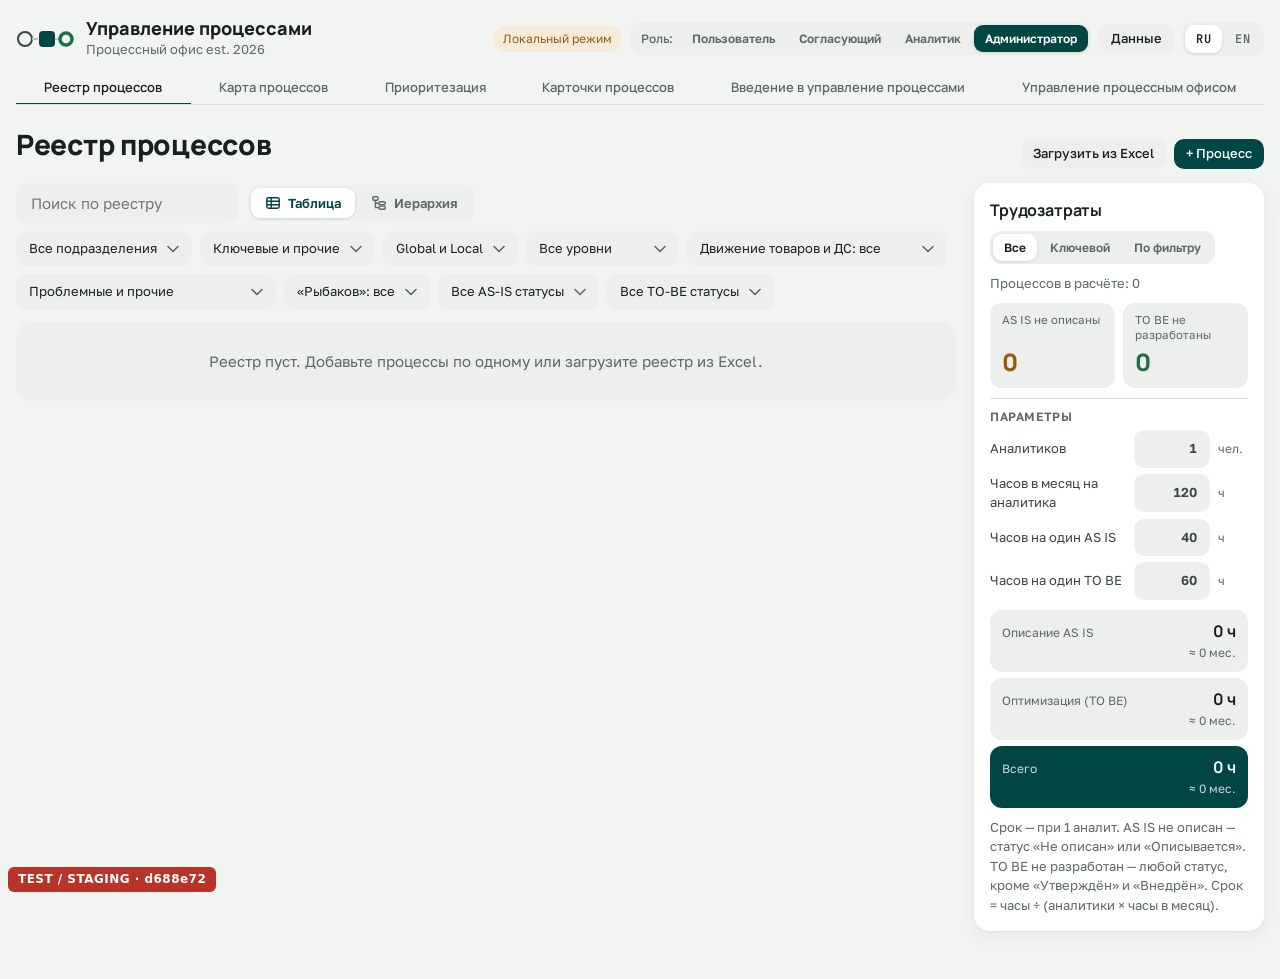
==== commit 6e5a6336: "staging build: app d688e72e76d692d0a06c7c8383b50ac096422e9c tooling d688e72e76d692d0a06c7c8383b50ac0" ====
--- a/processes/index.html
+++ b/processes/index.html
@@ -329,6 +329,7 @@
 .passport dd{margin:2px 0 0;font-weight:500;overflow-wrap:anywhere}
 .passport dd .linkish+.linkish{margin-left:14px}
 .linkish{all:unset;color:var(--accent);cursor:pointer;text-decoration:underline;text-underline-offset:2px}
+.sc-task{display:grid;gap:2px}.sc-task+.sc-task{margin-top:8px;padding-top:8px;border-top:1px solid var(--line,#ddd)}.sc-task .linkish{justify-self:start}
 .linkish:focus-visible{outline:2px solid var(--accent)}
 .modal-card.wide{width:min(720px,100%)}
 .row3{display:grid;grid-template-columns:1fr 1fr 1fr;gap:12px}
@@ -1166,33 +1167,6 @@
 .mm-tg{all:unset;position:absolute;right:-11px;top:50%;margin-top:-11px;width:22px;height:22px;border-radius:50%;background:var(--surface);box-shadow:0 0 0 2px var(--accent);color:var(--accent);font:700 11px var(--f-body);display:grid;place-items:center;cursor:pointer}
 .mm-tg.closed{background:var(--accent);color:var(--accent-ink)}
 .mm-tools{position:absolute;display:flex;gap:4px;align-items:center;background:var(--surface);padding:5px;border-radius:10px;box-shadow:0 6px 20px rgba(0,0,0,.18);z-index:5;white-space:nowrap}
-.mp-node{position:absolute;box-sizing:border-box;border-radius:12px;padding:7px 10px;background:var(--surface);box-shadow:inset 0 0 0 1px var(--line-2),0 1px 3px rgba(0,0,0,.06);cursor:pointer;user-select:none;display:flex;flex-direction:column;gap:2px;transition:opacity .15s}
-.mp-node.core{box-shadow:inset 0 0 0 2px #EA580C,0 1px 3px rgba(0,0,0,.06)}
-.mp-node:hover{box-shadow:inset 0 0 0 2px var(--accent)}
-.mp-node.sel{outline:3px solid var(--accent);outline-offset:2px}
-.mp-node.dim{opacity:.28}
-.mp-node.hit{outline:3px solid #F59E0B;outline-offset:2px}
-.mp-node.drop{outline:3px dashed var(--accent);outline-offset:2px}
-.mp-top{display:flex;align-items:center;gap:6px}
-.mp-top .code{font-size:11px}
-.mp-core{margin-left:auto;color:#EA580C;font-size:13px}
-.mp-name{flex-shrink:0;font:600 12.5px/1.25 var(--f-body);display:-webkit-box;-webkit-line-clamp:2;-webkit-box-orient:vertical;overflow:hidden}
-.mp-st{margin-top:auto}
-.mp-st .st-chip{font-size:9.5px;padding:1px 6px}
-.mp-handle{position:absolute;right:-8px;top:50%;margin-top:-8px;width:16px;height:16px;border-radius:50%;background:var(--surface);box-shadow:0 0 0 2px var(--accent);cursor:crosshair;opacity:0;transition:opacity .12s}
-.mp-node:hover .mp-handle{opacity:1}
-.mp-seq{fill:none;stroke:var(--accent);stroke-width:2}
-.mp-hier{fill:none;stroke:var(--line-2);stroke-width:2;stroke-dasharray:6 5}
-.mp-seq.dim,.mp-hier.dim{opacity:.15}
-.mp-seq.on,.mp-hier.on{stroke:#EA580C;stroke-width:3}
-.mp-arr{fill:var(--accent)} .mp-arr.on{fill:#EA580C}
-.mp-edge-hit{fill:none;stroke:transparent;stroke-width:12;pointer-events:stroke;cursor:pointer}
-.mp-tmp{fill:none;stroke:#EA580C;stroke-width:2;stroke-dasharray:4 4}
-.mp-iso{position:absolute;left:0;font:600 12px var(--f-body);color:var(--muted);text-transform:uppercase;letter-spacing:.05em}
-.mp-mode{display:inline-flex;align-items:center;gap:2px;background:var(--field);border-radius:10px;padding:3px;font-size:12px}
-.mp-mode .muted{padding:0 6px}
-.mp-mode button{all:unset;cursor:pointer;padding:5px 10px;border-radius:8px;font:600 12px var(--f-body);color:var(--muted)}
-.mp-mode button.on{background:var(--surface);color:var(--accent);box-shadow:0 1px 3px rgba(0,0,0,.12)}
 #map-q{width:240px}
 .doc-tab:not(.on){color:var(--muted)!important;opacity:1!important}
 .doc-tab.on{color:var(--ink)!important}
@@ -1282,10 +1256,7 @@
 body.bpm-focus .top,body.bpm-focus #views,body.bpm-focus .bpm-view .reg-head{display:none!important}
 body.bpm-focus{padding-block:0}
 body.bpm-focus .bpm-frame{margin-top:6px}
-.mp-node.dimc{opacity:.32}
-.mp-node.dimc:hover{opacity:.8}
 .map-sub{margin-right:6px}
-.mp-exp .muted{margin-right:2px}
 .map-layout{display:grid;grid-template-columns:minmax(0,1fr) 360px;gap:16px;align-items:start}
 .map-dash{display:flex;flex-direction:column;gap:12px;position:sticky;top:10px}
 .md-card{padding:14px 16px}
@@ -1347,18 +1318,18 @@
 /* ================= i18n ================= */
 const EN={
 'Объекты данных, их статусы, переходы и процессы со входами и выходами — для загрузки в приложение на онтологии.':'Data objects, their statuses, transitions and processes with inputs and outputs — for loading into an ontology-based application.',
-'Все бизнес-процессы':'All business processes','Ядро процессов':'Core processes','В реестре':'In registry','Где сейчас процессы':'Where processes are now','Автоматизировано':'Automated','Срок завершения':'Completion','Моделирование процессов':'Process modelling','процессов':'processes','Процессов с признаком «Ядро» пока нет. Отметьте их в реестре.':'No core processes yet. Mark them in the registry.','В реестре пока нет процессов.':'The registry has no processes yet.','Прогноз — по параметрам дашборда трудозатрат в реестре: {a} аналит. × {m} ч в месяц, {x} ч на AS IS, {y} ч на TO BE.':'Forecast uses the effort dashboard settings in the registry: {a} analysts × {m} h per month, {x} h per AS IS, {y} h per TO BE.',
-'Карта и ядро процессов':'Process map and core','Моделирование ядра':'Core modelling','Раздел':'Section','Все процессы':'All processes','Выделить ядро':'Highlight core','Только ядро':'Core only','Процессы ядра':'Core processes','Картинка':'Picture','Картинка для слайда':'Picture for a slide','PNG — для PowerPoint и Google Slides':'PNG — for PowerPoint and Google Slides','SVG — векторная, можно править':'SVG — vector, editable','Только процессы ядра и связи между ними: {n}. Связи через процессы вне ядра на этой схеме не показаны.':'Core processes and the links between them only: {n}. Links through non-core processes are not shown here.','Карта процессов ядра':'Core process map','По состоянию на {d}':'As of {d}','процессов на карте: {n}':'processes on the map: {n}','из них ядро: {n}':'core: {n}','процессы ядра выделены':'core processes highlighted','Картинка сохранена: {f}':'Picture saved: {f}','Не получилось сохранить картинку':'Could not save the picture','На карте пока нет процессов.':'The map has no processes yet.','Процессный офис · Управление процессами':'Process office · Process management',
+'Все бизнес-процессы':'All business processes','Ключевые процессы':'Key processes','В реестре':'In registry','Где сейчас процессы':'Where processes are now','Автоматизировано':'Automated','Срок завершения':'Completion','Моделирование процессов':'Process modelling','процессов':'processes','Ключевых процессов пока нет. Отметьте их в реестре.':'No key processes yet. Mark them in the registry.','В реестре пока нет процессов.':'The registry has no processes yet.','Прогноз — по параметрам дашборда трудозатрат в реестре: {a} аналит. × {m} ч в месяц, {x} ч на AS IS, {y} ч на TO BE.':'Forecast uses the effort dashboard settings in the registry: {a} analysts × {m} h per month, {x} h per AS IS, {y} h per TO BE.',
+'Карта и ключевые процессы':'Process map and key','Моделирование ключевых процессов':'Key modelling','Раздел':'Section','Все процессы':'All processes','Выделить ключевые':'Highlight key','Только ключевые':'Key only','Ключевые процессы':'Key processes','Картинка':'Picture','Картинка для слайда':'Picture for a slide','PNG — для PowerPoint и Google Slides':'PNG — for PowerPoint and Google Slides','SVG — векторная, можно править':'SVG — vector, editable','Только ключевые процессы и связи между ними: {n}. Связи через процессы вне ключевых на этой схеме не показаны.':'Key processes and the links between them only: {n}. Links through non-key processes are not shown here.','Карта ключевых процессов':'Key process map','По состоянию на {d}':'As of {d}','процессов на карте: {n}':'processes on the map: {n}','из них ключевых: {n}':'key: {n}','ключевые процессы выделены':'key processes highlighted','Картинка сохранена: {f}':'Picture saved: {f}','Не получилось сохранить картинку':'Could not save the picture','На карте пока нет процессов.':'The map has no processes yet.','Процессный офис · Управление процессами':'Process office · Process management',
 '+ Добавить подпроцессы':'+ Add subprocesses','+ Новый объект…':'+ New object…','+ Новый статус…':'+ New status…','+ Объект':'+ Object','+ Статус':'+ Status','IRI в онтологии':'Ontology IRI','Бизнес-сущность':'Business entity','В статус':'To status','Введите название объекта':'Enter the object name','Владелец данных':'Data owner','Вход в процессы ({n})':'Input to processes ({n})','Входы и выходы процесса':'Process inputs and outputs','Выберите объект':'Select an object','Выберите объект в списке слева.':'Select an object in the list on the left.','Выгрузить для онтологии (JSON-LD)':'Export for ontology (JSON-LD)','Выгрузка портала «Управление процессами»: объекты данных, статусы, переходы и процессы со входами и выходами.':'Process Management portal export: data objects, states, transitions and processes with inputs and outputs.','Выход из процессов ({n})':'Output of processes ({n})','Выше':'Up','Где хранится эталон, например 1С:ERP':'Where the master copy is kept, e.g. 1C:ERP','Документ':'Document','Жизненный цикл':'Lifecycle','Жизненный цикл объекта':'Object lifecycle','Из статуса':'From status','Как процесс меняет статусы объектов':'How the process changes object statuses','Каталог бизнес-объектов, которые процессы получают на вход и передают на выход. У каждого объекта — жизненный цикл: статусы и процессы, которые переводят объект из одного статуса в другой.':'Catalogue of business objects that processes receive as inputs and pass on as outputs. Each object has a lifecycle: its statuses and the processes that move it from one status to another.','Мастер-система':'Master system','Материальный объект':'Physical object','На входе':'At input','На выходе':'At output','Название *':'Name *','Название нового объекта *':'New object name *','Название статуса':'Status name','Например: Договор с дистрибьютором':'E.g. Distributor contract','Например: Заявка на выход на рынок':'E.g. Market entry request','Например: Согласован':'E.g. Approved','Ничего не найдено.':'Nothing found.','Новый статус объекта':'New object status','Объект':'Object','Объект *':'Object *','Объект «{o}» будет удалён.':'The object “{o}” will be deleted.','Объект «{o}» указан во входах и выходах процессов ({n}). Он будет убран и из них.':'The object “{o}” is used in process inputs and outputs ({n}). It will be removed from them too.','Объект останется в каталоге объектов данных.':'The object stays in the data object catalogue.','Объект создаётся':'The object is created','Объект удалён':'Object deleted','Объекты, которые процесс получает и передаёт дальше, и их статусы':'Objects the process receives and passes on, with their statuses','Объекты, статусы, процессы и их связи в формате JSON-LD для загрузки в онтологию':'Objects, statuses, processes and their links as JSON-LD for loading into an ontology','Онтология процессов.jsonld':'Process ontology.jsonld','Открыть объект: жизненный цикл и где используется':'Open the object: lifecycle and where it is used','Переходы появятся, когда объект укажут во входах и выходах процессов.':'Transitions appear when the object is used in process inputs and outputs.','Переходы статусов':'Status transitions','Перечислите статусы по порядку жизненного цикла. Отметьте начальный и конечный. Переходы между статусами строятся по входам и выходам процессов.':'List the statuses in lifecycle order and mark the initial and final ones. Transitions between statuses are built from process inputs and outputs.','Подпроцессы не указаны':'No subprocesses','Подпроцессы…':'Subprocesses…','Подразделения 1–3-го уровня: из них берутся участвующие функции процессов и фильтр по подразделениям.':'Departments of levels 1–3: used for participating functions and the department filter.','Поиск объекта':'Find an object','Процессы, которые входят в «{p}». Подпроцесс может входить и в другие процессы.':'Processes that are part of “{p}”. A subprocess can also belong to other processes.','Событие / сообщение':'Event / message','Справочник (НСИ)':'Reference data','Статус добавится в конец жизненного цикла объекта. Порядок статусов можно изменить в карточке объекта.':'The status is added to the end of the object lifecycle. You can reorder statuses in the object card.','Статусы жизненного цикла':'Lifecycle statuses','Структура подразделений…':'Department structure…','Тип объекта':'Object type','Удалить объект?':'Delete the object?','Удалить статус':'Delete status','Удалённые статусы указаны во входах и выходах процессов ({n}). У этих входов и выходов статус станет «не указан». Продолжить?':'Deleted statuses are used in process inputs and outputs ({n}). Those inputs and outputs will have no status. Continue?','Удалённый объект':'Deleted object','Файл JSON-LD сохранён':'JSON-LD file saved','возврат':'return','кон.':'final','конечный':'final','конечный статус':'final status','нач.':'initial','начальный':'initial','не указан':'not set','остаётся в процессе':'stays in the process','переход в процессе':'transition in a process','процессов: {n}':'processes: {n}','создание объекта':'object creation','создаётся':'created','создаётся в процессе':'created in the process','статус не указан':'no status','статусов: {n}':'statuses: {n}','— выберите объект —':'— select an object —','— не указан —':'— not set —','Выход процесса':'Process output','Объект, который процесс передаёт дальше, и статус, в котором он выходит.':'An object the process passes on and the status it leaves in.','Статус на выходе':'Status at output','Куда уходит, например: в 1С:ERP':'Where it goes, e.g. to 1C:ERP','Вход':'Input','Выход':'Output','+ Выход':'+ Output','Какие объекты нужны процессу и в каком статусе они приходят.':'Which objects the process needs and the status they arrive in.','Какие объекты процесс передаёт дальше и в каком статусе.':'Which objects the process passes on and in which status.','Выход сохранён':'Output saved','Убрать выход?':'Remove the output?','Объектов пока нет.':'No objects yet.','Идентификатор':'Identifier','Статусы не заданы.':'No statuses defined.','Объект не указан во входах процессов.':'The object is not used in process inputs.','Объект не указан в выходах процессов.':'The object is not used in process outputs.','Новый объект данных':'New data object','Создать':'Create','Объект создан':'Object created',
 'Управление процессным офисом':'Process office management','Объекты данных':'Data objects',
 'Business Requirements Document — требования к автоматизации процесса':'Business Requirements Document — process automation requirements',
 'Конец → начало':'End → start','Родительский процесс → подпроцесс':'Parent process → subprocess',
-"Конец → начало":"End → start","Статус автоматизации":"Automation status","+ Подразделение":"+ Unit","2-го уровня":"Level 2","3-го уровня":"Level 3","BRD в работе":"BRD in progress","BRD согласован":"BRD approved","{b} — подпроцесс {a}":"{b} is now a subprocess of {a}","«{n}» будет удалено из структуры вместе с вложенными подразделениями ({k}). Процессы в реестре не изменятся.":"“{n}” will be removed from the structure together with its nested units ({k}). Processes in the registry will not change.","Автоматизирована":"Automated","Вписать":"Fit","Входит в: {p}":"Belongs to: {p}","Выберите подразделение, чтобы добавить, переименовать или удалить его.":"Select a unit to add, rename or delete it.","Заменить название и в реестре процессов ({n})":"Also rename it in the process registry ({n})","Карта процессов":"Process map","Компания":"Company","На карте пока нет процессов. Отметьте процессы ядра или укажите связи в карточках процессов.":"The map is empty. Mark core processes or add links in process cards.","Название":"Name","Найти процесс на карте":"Find a process on the map","Не начата":"Not started","Новая связь":"New link","Переименовать":"Rename","Перетаскивайте фон, чтобы двигать схему; колесо мыши с Ctrl или кнопки − / + меняют масштаб.":"Drag the background to move the chart; Ctrl + mouse wheel or the − / + buttons zoom.","Подразделение 1-го уровня":"Level 1 unit","Подразделение добавлено":"Unit added","Подразделение переименовано":"Unit renamed","Подразделение удалено":"Unit deleted","Потяните за точку справа от процесса к другому процессу, чтобы создать связь. Щёлкните связь, чтобы удалить её. Перетаскивайте процессы — расположение сохранится для всех.":"Drag the dot on the right of a process to another process to create a link. Click a link to delete it. Drag processes around — the layout is saved for everyone.","Потяните к другому процессу, чтобы создать связь":"Drag to another process to create a link","Предшествующие…":"Previous…","Процесс ядра":"Core process","Процессы в реестре":"Processes in registry","Процессы на карте вернутся к автоматическому расположению.":"Processes on the map will return to the automatic layout.","Процессы ядра без указанных связей":"Core processes without links","Процессы, которые начинаются после окончания «{p}». Можно выбрать несколько.":"Processes that start after “{p}” ends. You can choose several.","Процессы, после окончания которых начинается «{p}». Можно выбрать несколько.":"Processes after which “{p}” starts. You can choose several.","Родительский процесс → подпроцесс":"Parent process → subprocess","Сбросить расположение":"Reset layout","Сбросить расположение?":"Reset layout?","Свернуть до 1-го уровня":"Collapse to level 1","Связь добавлена: {a} → {b}":"Link added: {a} → {b}","Связь удалена":"Link deleted","Следующие…":"Next…","Согласование":"Approval","Согласование BRD":"BRD approval","Согласующий BRD":"BRD approver","Структура компании":"Company structure","Схема строится автоматически по связям процессов (родительские процессы и «конец → начало») из карточек. На карте — процессы ядра и все процессы, у которых указаны связи: {n}.":"The map is built automatically from process links (parent processes and “end → start”) in the process cards. It shows core processes and every process with links: {n}.","Такое подразделение здесь уже есть.":"This unit already exists here.","Тип новой связи":"New link type","Удалить подразделение?":"Delete unit?","Удалить связь":"Delete link","Щелчок — подсветить связи, двойной щелчок — открыть карточку.":"Click to highlight links, double-click to open the card.","Этап «Автоматизация»: аналитик размещает BRD — требования к автоматизации процесса. BRD согласуется так же, как диаграммы AS IS и TO BE, на вкладке «Согласование».":"“Automation” stage: the analyst uploads the BRD — the process automation requirements. The BRD is approved like the AS IS and TO BE diagrams, on the “Approval” tab.","доля процессов с готовым AS IS":"share of processes with AS IS ready","Автоматизация…":"Automation…","Требования к автоматизации (BRD) и их согласование.":"Automation requirements (BRD) and their approval.",
+"Конец → начало":"End → start","Статус автоматизации":"Automation status","+ Подразделение":"+ Unit","2-го уровня":"Level 2","3-го уровня":"Level 3","BRD в работе":"BRD in progress","BRD согласован":"BRD approved","{b} — подпроцесс {a}":"{b} is now a subprocess of {a}","«{n}» будет удалено из структуры вместе с вложенными подразделениями ({k}). Процессы в реестре не изменятся.":"“{n}” will be removed from the structure together with its nested units ({k}). Processes in the registry will not change.","Автоматизирована":"Automated","Вписать":"Fit","Входит в: {p}":"Belongs to: {p}","Выберите подразделение, чтобы добавить, переименовать или удалить его.":"Select a unit to add, rename or delete it.","Заменить название и в реестре процессов ({n})":"Also rename it in the process registry ({n})","Карта процессов":"Process map","Компания":"Company","На карте пока нет процессов. Отметьте ключевые процессы или укажите связи в карточках процессов.":"The map is empty. Mark key processes or add links in process cards.","Название":"Name","Найти процесс на карте":"Find a process on the map","Не начата":"Not started","Новая связь":"New link","Переименовать":"Rename","Перетаскивайте фон, чтобы двигать схему; колесо мыши с Ctrl или кнопки − / + меняют масштаб.":"Drag the background to move the chart; Ctrl + mouse wheel or the − / + buttons zoom.","Подразделение 1-го уровня":"Level 1 unit","Подразделение добавлено":"Unit added","Подразделение переименовано":"Unit renamed","Подразделение удалено":"Unit deleted","Потяните за точку справа от процесса к другому процессу, чтобы создать связь. Щёлкните связь, чтобы удалить её. Перетаскивайте процессы — расположение сохранится для всех.":"Drag the dot on the right of a process to another process to create a link. Click a link to delete it. Drag processes around — the layout is saved for everyone.","Потяните к другому процессу, чтобы создать связь":"Drag to another process to create a link","Предшествующие…":"Previous…","Ключевой процесс":"Key process","Процессы в реестре":"Processes in registry","Процессы на карте вернутся к автоматическому расположению.":"Processes on the map will return to the automatic layout.","Ключевые процессы без указанных связей":"Key processes without links","Процессы, которые начинаются после окончания «{p}». Можно выбрать несколько.":"Processes that start after “{p}” ends. You can choose several.","Процессы, после окончания которых начинается «{p}». Можно выбрать несколько.":"Processes after which “{p}” starts. You can choose several.","Родительский процесс → подпроцесс":"Parent process → subprocess","Сбросить расположение":"Reset layout","Сбросить расположение?":"Reset layout?","Свернуть до 1-го уровня":"Collapse to level 1","Связь добавлена: {a} → {b}":"Link added: {a} → {b}","Связь удалена":"Link deleted","Следующие…":"Next…","Согласование":"Approval","Согласование BRD":"BRD approval","Согласующий BRD":"BRD approver","Структура компании":"Company structure","Схема строится автоматически по связям процессов (родительские процессы и «конец → начало») из карточек. На карте — ключевые процессы и все процессы, у которых указаны связи: {n}.":"The map is built automatically from process links (parent processes and “end → start”) in the process cards. It shows key processes and every process with links: {n}.","Такое подразделение здесь уже есть.":"This unit already exists here.","Тип новой связи":"New link type","Удалить подразделение?":"Delete unit?","Удалить связь":"Delete link","Щелчок — подсветить связи, двойной щелчок — открыть карточку.":"Click to highlight links, double-click to open the card.","Этап «Автоматизация»: аналитик размещает BRD — требования к автоматизации процесса. BRD согласуется так же, как диаграммы AS IS и TO BE, на вкладке «Согласование».":"“Automation” stage: the analyst uploads the BRD — the process automation requirements. The BRD is approved like the AS IS and TO BE diagrams, on the “Approval” tab.","доля процессов с готовым AS IS":"share of processes with AS IS ready","Автоматизация…":"Automation…","Требования к автоматизации (BRD) и их согласование.":"Automation requirements (BRD) and their approval.",
 "Согласование диаграмм":"Diagram approval","Родительские процессы":"Parent processes","Иерархия строится по полю «Родительские процессы». Стрелка у ID раскрывает подпроцессы, число рядом — сколько их. ⧉ — процесс входит в несколько родительских процессов и показан под каждым из них (при наведении подсвечиваются все его строки). Значки у названия: ← начинается после другого процесса, ↳ подпроцессы, → следующий процесс.":"The hierarchy follows the “Parent processes” field. The arrow by the ID expands subprocesses; the number shows how many. ⧉ — the process belongs to several parent processes and is shown under each (hover highlights all its rows). Icons by the name: ← starts after another process, ↳ subprocesses, → next process.","Процессы, в которые входит «{p}». Все родители равноправны.":"Processes that “{p}” belongs to. All parents are equal.","Входит в {n} процесса":"Belongs to {n} processes","Родительские процессы (ID)":"Parent processes (ID)","Входит в процесс":"Belongs to process","+ Добавить":"+ Add","Родительские процессы и подпроцессы не указаны.":"No parent processes or subprocesses yet.","Родительские процессы…":"Parent processes…","Иерархия: родительские процессы и подпроцессы":"Hierarchy: parent processes and subprocesses",
 "Иерархия строится по полю «Родительский процесс». Стрелка у ID раскрывает подпроцессы, число рядом — сколько их. Значки у названия: ← начинается после другого процесса, ↳ подпроцессы, → следующий процесс.":"The hierarchy follows the “Parent process” field. The arrow by the ID expands subprocesses; the number shows how many. Icons by the name: ← starts after another process, ↳ subprocesses, → next process.","Иерархия: родитель и подпроцессы":"Hierarchy: parent and subprocesses","На том же уровне у родителя ещё процессов: {n}":"Other processes under the same parent: {n}","Подпроцессов":"Subprocesses","Последовательность: конец → начало":"Sequence: end → start","Родительские процессы пока не указаны, поэтому иерархия плоская. Заполните столбец «Родительский процесс» в реестре или загрузите реестр со столбцом «Родительские процессы (ID)» — несколько ID через точку с запятой.":"No parent processes are set yet, so the hierarchy is flat. Fill in the “Parent process” column or upload the registry with a “Parent process (ID)” column.","Свернуть всё":"Collapse all","этот процесс":"this process","Основное":"General","Статус работы":"Work status","Показать подпроцессы":"Show subprocesses","Родительский процесс и подпроцессы не указаны.":"No parent or subprocesses yet.",
-"{p}% ядра":"{p}% of core","Без подразделения":"No department","Вид реестра":"Registry view","Всё ядро":"All core","Где сейчас процессы ядра":"Where core processes are now","Далее":"Next","Иерархия":"Hierarchy","Иерархия строится по полю «Родительский процесс». ▸ — раскрыть подпроцессы. Значки у названия: ← начинается после другого процесса, ↳ подпроцессы, → следующий процесс.":"The hierarchy follows the “Parent process” field. ▸ expands subprocesses. Icons by the name: ← starts after another process, ↳ subprocesses, → next process.","Место в иерархии":"Place in hierarchy","Моделирование ядра процессов":"Core process modelling","Начинается после":"Starts after","Начните вводить ID или название, чтобы найти процесс.":"Start typing an ID or name to find a process.","Описать AS IS":"Describe AS IS","Отчёт на {d} · процессов с признаком «Ядро»: {n}":"Report as of {d} · core processes: {n}","Перейти в реестр":"Go to registry","Печать / PDF":"Print / PDF","По подразделениям":"By department","Подпроцессы ({n})":"Subprocesses ({n})","Показать все подразделения ({n})":"Show all departments ({n})","Появится, когда в карточках процессов ядра будет заполнен расчёт ресурса для AS IS и TO BE.":"Appears once the resource calculation is filled in for AS IS and TO BE in core process cards.","Предложений":"Proposals","Предложения рабочих групп":"Working group proposals","Прогноз завершения":"Completion forecast","Процесс и владелец":"Process and owner","Процессов с признаком «Ядро» пока нет. Отметьте их в реестре: столбец «Ядро процесса» или массовое действие для выбранных строк.":"No core processes yet. Mark them in the registry: the “Core process” column or a bulk action for selected rows.","Процессы ядра":"Core processes","Процессы, которые начинаются после окончания «{p}»":"Processes that start after “{p}” ends","Разработать TO BE":"Develop TO BE","Распределение по этапам":"Distribution by stage","Расчёт по параметрам дашборда в реестре: {a} аналит. × {m} ч в месяц, {x} ч на AS IS, {y} ч на TO BE. Дата — если работать последовательно, начиная с сегодняшнего дня.":"Based on the registry dashboard parameters: {a} analysts × {m} h per month, {x} h per AS IS, {y} h per TO BE. The date assumes sequential work starting today.","Родительский процесс задаётся в паспорте, следующие процессы — кнопкой «Следующие процессы…». Связь «конец → начало» видна у обоих процессов.":"Set the parent process in the passport and next processes with “Next processes…”. An “end → start” link is shown on both processes.","Связи процесса":"Process links","Следующие процессы":"Next processes","Следующие процессы (ID)":"Next processes (ID)","Следующие процессы…":"Next processes…","Согласование AS IS":"AS IS approval","Стоимость TO BE к AS IS":"TO BE cost vs AS IS","Сумма по {n} процессам, где заполнен расчёт ресурса для AS IS и TO BE.":"Total for {n} processes with AS IS and TO BE resource calculations.","Таблица":"Table","Уровень":"Level","Этот процесс":"This process","Эффект оптимизации":"Optimisation effect","реализовано: {n}":"implemented: {n}","снижение стоимости экземпляра процесса":"reduction in process instance cost","Процессов в ядре":"Core processes","TO BE разработан":"TO BE developed","Внедрено":"Implemented","Схемы AS IS согласованы":"AS IS diagrams approved","ID":"ID",
-"% — доля готовых AS IS":"% — share of ready AS IS","AS IS готов":"AS IS ready","TO BE готов":"TO BE ready","{p}% процессов":"{p}% of processes","Доля":"Share","Единица длительности":"Duration unit","Итого по всем ролям":"Total for all roles","Калькулятор ресурса":"Resource calculator","Нет":"No","Открыть в реестре":"Open in registry","Параметры":"Parameters","Перетащите заголовок, чтобы переставить столбец":"Drag the header to move the column","Процессы по подразделениям 1-го уровня":"Processes by level-1 unit","Рабочих часов в месяц":"Working hours per month","Срок — при {n} аналит. AS IS не описан — статус «Не описан» или «Описывается». TO BE не разработан — любой статус, кроме «Утверждён» и «Внедрён». Срок = часы ÷ (аналитики × часы в месяц).":"Duration with {n} analysts. AS IS not described: “Not described” or “Being described”. TO BE not developed: any status except “Approved” and “Implemented”. Duration = hours ÷ (analysts × hours per month).","Стоимость одного экземпляра процесса":"Cost of one process instance","Стоимость роли = часы роли на экземпляр × ФОТ в месяц ÷ рабочих часов в месяц. Итог — сумма по всем ролям.":"Role cost = role hours per instance × monthly payroll ÷ working hours per month. Total is the sum over all roles.","Стоимость экземпляра":"Cost per instance","Трудозатраты всех ролей на экземпляр":"Labour of all roles per instance","Часов на один экземпляр":"Hours per instance","все процессы":"all processes","готово":"ready","кал. дн.":"cal. days","стоимость экземпляра":"cost per instance","трудозатраты":"labour","Статусы AS IS":"AS IS statuses","Статусы TO BE":"TO BE statuses","Процессов в реестре":"Processes in registry","Ядро процессов":"Core processes","Часов на один AS IS":"Hours per AS IS","Часов на один TO BE":"Hours per TO BE","чел.":"ppl","Расчёт пока не заполнен.":"The calculation is not filled in yet.","Часов роли на один экземпляр":"Role hours per instance",
-"Ядро процесса":"Core process","+ Задача":"+ Task","+ Роль":"+ Role","+ Согласующий":"+ Approver","+ отметить как ядро":"+ mark as core","+ ссылки":"+ links","+ ядро":"+ core","AS IS не описан — статус «Не описан» или «Описывается». TO BE не разработан — любой статус, кроме «Утверждён» и «Внедрён». Срок = часы ÷ (аналитики × часы в месяц).":"AS IS not described: status “Not described” or “Being described”. TO BE not developed: any status except “Approved” and “Implemented”. Duration = hours ÷ (analysts × hours per month).","AS IS не описаны":"AS IS not described","TO BE не разработаны":"TO BE not developed","TO BE по сравнению с AS IS":"TO BE compared with AS IS","{h} ч без исполнителя":"{h} h without performer","{n} выполнений в год":"{n} runs per year","Администратор":"Administrator","Без названия":"Untitled","Будет удалено процессов: {n} — вместе с материалами и предложениями. Это нельзя отменить.":"{n} processes will be deleted together with their materials and proposals. This cannot be undone.","Введите пароль роли — его выдаёт администратор портала.":"Enter the role password — the portal administrator provides it.","Все":"All","Все права: план задач, массовая загрузка данных, ФОТ":"Full rights: task plan, bulk data upload, payroll","Всего":"Total","Вход: {r}":"Sign in: {r}","Выбрано: {n}":"Selected: {n}","Выбрать все строки":"Select all rows","Выбрать строку":"Select row","Выполнений процесса в год":"Process runs per year","Да":"Yes","Дата согласования":"Approval date","Дата согласования *":"Approval date *","Действия с выбранными":"Actions with selected","Диаграмму заменили после согласования":"The diagram was replaced after approval","Длительность, ч":"Duration, h","Должность":"Position","Задача":"Task","Задачи процесса":"Process tasks","Изменять план может администратор.":"Only the administrator can change the plan.","Исполнитель":"Performer","Итого":"Total","Какие процессы считать":"Which processes to count","Кол-во функций":"Functions count","Комментарий":"Comment","Название задачи":"Task name","Не указано":"Not set","Не ядро":"Not core","Необязательно":"Optional","Обновлено процессов: {n}":"Processes updated: {n}","Общая длительность процесса":"Total process duration","Ожидает":"Pending","Описание AS IS":"AS IS description","Оптимизация (TO BE)":"Optimisation (TO BE)","Открыть":"Open","Открыть в Storm":"Open in Storm","Отметить как ядро":"Mark as core","Отметить согласование может пользователь с ролью «Согласующий».":"Approval can be marked by a user with the “Approver” role.","Отметка о согласовании будет снята, согласующий останется в списке.":"The approval mark will be removed; the approver stays on the list.","Отметьте строки флажками, чтобы удалить их или присвоить признак сразу нескольким процессам.":"Tick rows to delete them or set an attribute for several processes at once.","Отозвать":"Revoke","Отозвать согласование?":"Revoke approval?","Параметры расчёта задаёт администратор.":"Calculation parameters are set by the administrator.","По фильтру":"By filter","Подпроцесс":"Subprocess","Поиск функции":"Search function","Поток":"Value stream","Процесс":"Process","Процессов в расчёте: {n}":"Processes in calculation: {n}","Рабочих часов в месяце":"Working hours per month","Расчёт ресурса":"Resource calculation","Редактирование процессов и материалов":"Editing processes and materials","Родительский процесс (ID)":"Parent process (ID)","Роли и участники":"Roles and participants","Роль / участник":"Role / participant","Роль или участник":"Role or participant","Роль: {r}":"Role: {r}","Сначала добавьте роль":"Add a role first","Снять выделение":"Clear selection","Снять признак ядра":"Remove core flag","Согласование диаграмм процессов":"Approval of process diagrams","Согласование диаграммы":"Diagram approval","Согласование диаграммы {p}":"{p} diagram approval","Согласование отмечено":"Approval recorded","Согласовано":"Approved","Согласовать":"Approve","Согласовать от своего имени":"Approve in my name","Согласующий":"Approver","Согласующий диаграммы {p}":"{p} diagram approver","Согласующий добавлен":"Approver added","Согласующий и его отметка будут удалены из списка.":"The approver and their mark will be removed from the list.","Ссылка на AS IS в Storm":"AS IS link in Storm","Ссылка на TO BE в Storm":"TO BE link in Storm","Ссылки на схемы в Storm":"Diagram links in Storm","Стоимость":"Cost","Стоимость в год":"Cost per year","Стоимость одного выполнения":"Cost of one run","Стоимость по ролям":"Cost by role","Стоимость роли = трудозатраты роли × ФОТ в месяц ÷ рабочих часов в месяце. Длительность — сумма длительностей задач (если задачи идут последовательно); если длительность задачи не указана, берутся её трудозатраты.":"Role cost = role labour × monthly payroll ÷ working hours per month. Duration is the sum of task durations (for sequential tasks); if a task duration is not set, its labour is used.","Стоимость часа":"Hourly cost","Структура подразделений пока не задана — её загружает администратор во вкладке «Сводная по структуре».":"The structure is not set yet — the administrator uploads it on the “Structure summary” tab.","Схема AS IS в Storm":"AS IS diagram in Storm","Схема TO BE в Storm":"TO BE diagram in Storm","Схемы в Storm":"Diagrams in Storm","Только ядро":"Core only","Трудозатраты":"Effort","Трудозатраты на одно выполнение":"Labour per run","Трудозатраты на описание и оптимизацию":"Effort to describe and optimise","Трудозатраты, ч":"Labour, h","Убрать":"Remove","Убрать согласующего?":"Remove approver?","Удалено процессов: {n}":"Processes deleted: {n}","Удалить выбранные процессы?":"Delete selected processes?","Участвующие функции":"Participating functions","ФИО":"Full name","ФИО *":"Full name *","ФИО согласующего *":"Approver full name *","ФОТ в месяц":"Payroll / month","ФОТ в месяц, ₽":"Payroll per month, ₽","ФОТ видит только администратор":"Only the administrator sees payroll","ФОТ скрыт: его видит и вводит только администратор.":"Payroll is hidden: only the administrator sees and enters it.","Функции берутся из структуры подразделений":"Functions come from the organisational structure","Шаг потока":"Stream step","Ядро":"Core","длительность":"duration","для предыдущей версии":"for the previous version","за год":"per year","мес.":"mo.","мес. при {n} аналит.":"mo. with {n} analysts","не по всем ролям задан ФОТ":"payroll not set for all roles","подписал(а): {n}":"signed by: {n}","раб. дн.":"work days","стоимость":"cost","укажите число выполнений в год":"enter runs per year","ч":"h","— исполнитель —":"— performer —","Ядро и не ядро":"Core and non-core","Global и Local":"Global and Local","Ядро…":"Core…","Global / Local…":"Global / Local…","Уровень…":"Level…","Приоритет…":"Priority…","AS-IS статус…":"AS-IS status…","TO-BE статус…":"TO-BE status…","Аналитиков":"Analysts","Часов в месяц на аналитика":"Hours per month per analyst","Часов на описание одного AS IS":"Hours to describe one AS IS","Часов на оптимизацию одного процесса (TO BE)":"Hours to optimise one process (TO BE)","Отметить как ядро процесса":"Mark as core process",
+"{p}% ключевых":"{p}% of key processes","Без подразделения":"No department","Вид реестра":"Registry view","Все ключевые":"All key","Где сейчас ключевые процессы":"Where key processes are now","Далее":"Next","Иерархия":"Hierarchy","Иерархия строится по полю «Родительский процесс». ▸ — раскрыть подпроцессы. Значки у названия: ← начинается после другого процесса, ↳ подпроцессы, → следующий процесс.":"The hierarchy follows the “Parent process” field. ▸ expands subprocesses. Icons by the name: ← starts after another process, ↳ subprocesses, → next process.","Место в иерархии":"Place in hierarchy","Моделирование ключевых процессов":"Key process modelling","Начинается после":"Starts after","Начните вводить ID или название, чтобы найти процесс.":"Start typing an ID or name to find a process.","Описать AS IS":"Describe AS IS","Отчёт на {d} · ключевых процессов: {n}":"Report as of {d} · key processes: {n}","Перейти в реестр":"Go to registry","Печать / PDF":"Print / PDF","По подразделениям":"By department","Подпроцессы ({n})":"Subprocesses ({n})","Показать все подразделения ({n})":"Show all departments ({n})","Появится, когда в карточках ключевых процессов будет заполнен расчёт ресурса для AS IS и TO BE.":"Appears once the resource calculation is filled in for AS IS and TO BE in key process cards.","Предложений":"Proposals","Предложения рабочих групп":"Working group proposals","Прогноз завершения":"Completion forecast","Процесс и владелец":"Process and owner","Ключевых процессов пока нет. Отметьте их в реестре: столбец «Ключевой процесс» или массовое действие для выбранных строк.":"No key processes yet. Mark them in the registry: the “Key process” column or a bulk action for selected rows.","Ключевые процессы":"Key processes","Процессы, которые начинаются после окончания «{p}»":"Processes that start after “{p}” ends","Разработать TO BE":"Develop TO BE","Распределение по этапам":"Distribution by stage","Расчёт по параметрам дашборда в реестре: {a} аналит. × {m} ч в месяц, {x} ч на AS IS, {y} ч на TO BE. Дата — если работать последовательно, начиная с сегодняшнего дня.":"Based on the registry dashboard parameters: {a} analysts × {m} h per month, {x} h per AS IS, {y} h per TO BE. The date assumes sequential work starting today.","Родительский процесс задаётся в паспорте, следующие процессы — кнопкой «Следующие процессы…». Связь «конец → начало» видна у обоих процессов.":"Set the parent process in the passport and next processes with “Next processes…”. An “end → start” link is shown on both processes.","Связи процесса":"Process links","Следующие процессы":"Next processes","Следующие процессы (ID)":"Next processes (ID)","Следующие процессы…":"Next processes…","Согласование AS IS":"AS IS approval","Стоимость TO BE к AS IS":"TO BE cost vs AS IS","Сумма по {n} процессам, где заполнен расчёт ресурса для AS IS и TO BE.":"Total for {n} processes with AS IS and TO BE resource calculations.","Таблица":"Table","Уровень":"Level","Этот процесс":"This process","Эффект оптимизации":"Optimisation effect","реализовано: {n}":"implemented: {n}","снижение стоимости экземпляра процесса":"reduction in process instance cost","Ключевых процессов":"Key processes","TO BE разработан":"TO BE developed","Внедрено":"Implemented","Схемы AS IS согласованы":"AS IS diagrams approved","ID":"ID",
+"% — доля готовых AS IS":"% — share of ready AS IS","AS IS готов":"AS IS ready","TO BE готов":"TO BE ready","{p}% процессов":"{p}% of processes","Доля":"Share","Единица длительности":"Duration unit","Итого по всем ролям":"Total for all roles","Калькулятор ресурса":"Resource calculator","Нет":"No","Открыть в реестре":"Open in registry","Параметры":"Parameters","Перетащите заголовок, чтобы переставить столбец":"Drag the header to move the column","Процессы по подразделениям 1-го уровня":"Processes by level-1 unit","Рабочих часов в месяц":"Working hours per month","Срок — при {n} аналит. AS IS не описан — статус «Не описан» или «Описывается». TO BE не разработан — любой статус, кроме «Утверждён» и «Внедрён». Срок = часы ÷ (аналитики × часы в месяц).":"Duration with {n} analysts. AS IS not described: “Not described” or “Being described”. TO BE not developed: any status except “Approved” and “Implemented”. Duration = hours ÷ (analysts × hours per month).","Стоимость одного экземпляра процесса":"Cost of one process instance","Стоимость роли = часы роли на экземпляр × ФОТ в месяц ÷ рабочих часов в месяц. Итог — сумма по всем ролям.":"Role cost = role hours per instance × monthly payroll ÷ working hours per month. Total is the sum over all roles.","Стоимость экземпляра":"Cost per instance","Трудозатраты всех ролей на экземпляр":"Labour of all roles per instance","Часов на один экземпляр":"Hours per instance","все процессы":"all processes","готово":"ready","кал. дн.":"cal. days","стоимость экземпляра":"cost per instance","трудозатраты":"labour","Статусы AS IS":"AS IS statuses","Статусы TO BE":"TO BE statuses","Процессов в реестре":"Processes in registry","Ключевые процессы":"Key processes","Часов на один AS IS":"Hours per AS IS","Часов на один TO BE":"Hours per TO BE","чел.":"ppl","Расчёт пока не заполнен.":"The calculation is not filled in yet.","Часов роли на один экземпляр":"Role hours per instance",
+"Ключевой процесс":"Key process","+ Задача":"+ Task","+ Роль":"+ Role","+ Согласующий":"+ Approver","+ отметить как ключевой":"+ mark as key","+ ссылки":"+ links","+ ключевой":"+ key","AS IS не описан — статус «Не описан» или «Описывается». TO BE не разработан — любой статус, кроме «Утверждён» и «Внедрён». Срок = часы ÷ (аналитики × часы в месяц).":"AS IS not described: status “Not described” or “Being described”. TO BE not developed: any status except “Approved” and “Implemented”. Duration = hours ÷ (analysts × hours per month).","AS IS не описаны":"AS IS not described","TO BE не разработаны":"TO BE not developed","TO BE по сравнению с AS IS":"TO BE compared with AS IS","{h} ч без исполнителя":"{h} h without performer","{n} выполнений в год":"{n} runs per year","Администратор":"Administrator","Без названия":"Untitled","Будет удалено процессов: {n} — вместе с материалами и предложениями. Это нельзя отменить.":"{n} processes will be deleted together with their materials and proposals. This cannot be undone.","Введите пароль роли — его выдаёт администратор портала.":"Enter the role password — the portal administrator provides it.","Все":"All","Все права: план задач, массовая загрузка данных, ФОТ":"Full rights: task plan, bulk data upload, payroll","Всего":"Total","Вход: {r}":"Sign in: {r}","Выбрано: {n}":"Selected: {n}","Выбрать все строки":"Select all rows","Выбрать строку":"Select row","Выполнений процесса в год":"Process runs per year","Да":"Yes","Дата согласования":"Approval date","Дата согласования *":"Approval date *","Действия с выбранными":"Actions with selected","Диаграмму заменили после согласования":"The diagram was replaced after approval","Длительность, ч":"Duration, h","Должность":"Position","Задача":"Task","Задачи процесса":"Process tasks","Изменять план может администратор.":"Only the administrator can change the plan.","Исполнитель":"Performer","Итого":"Total","Какие процессы считать":"Which processes to count","Кол-во функций":"Functions count","Комментарий":"Comment","Название задачи":"Task name","Не указано":"Not set","Не ключевой":"Not key","Необязательно":"Optional","Обновлено процессов: {n}":"Processes updated: {n}","Общая длительность процесса":"Total process duration","Ожидает":"Pending","Описание AS IS":"AS IS description","Оптимизация (TO BE)":"Optimisation (TO BE)","Открыть":"Open","Открыть в Storm":"Open in Storm","Отметить как ключевой":"Mark as key","Отметить согласование может пользователь с ролью «Согласующий».":"Approval can be marked by a user with the “Approver” role.","Отметка о согласовании будет снята, согласующий останется в списке.":"The approval mark will be removed; the approver stays on the list.","Отметьте строки флажками, чтобы удалить их или присвоить признак сразу нескольким процессам.":"Tick rows to delete them or set an attribute for several processes at once.","Отозвать":"Revoke","Отозвать согласование?":"Revoke approval?","Параметры расчёта задаёт администратор.":"Calculation parameters are set by the administrator.","По фильтру":"By filter","Подпроцесс":"Subprocess","Поиск функции":"Search function","Поток":"Value stream","Процесс":"Process","Процессов в расчёте: {n}":"Processes in calculation: {n}","Рабочих часов в месяце":"Working hours per month","Расчёт ресурса":"Resource calculation","Редактирование процессов и материалов":"Editing processes and materials","Родительский процесс (ID)":"Parent process (ID)","Роли и участники":"Roles and participants","Роль / участник":"Role / participant","Роль или участник":"Role or participant","Роль: {r}":"Role: {r}","Сначала добавьте роль":"Add a role first","Снять выделение":"Clear selection","Снять признак «Ключевой процесс»":"Remove key flag","Согласование диаграмм процессов":"Approval of process diagrams","Согласование диаграммы":"Diagram approval","Согласование диаграммы {p}":"{p} diagram approval","Согласование отмечено":"Approval recorded","Согласовано":"Approved","Согласовать":"Approve","Согласовать от своего имени":"Approve in my name","Согласующий":"Approver","Согласующий диаграммы {p}":"{p} diagram approver","Согласующий добавлен":"Approver added","Согласующий и его отметка будут удалены из списка.":"The approver and their mark will be removed from the list.","Ссылка на AS IS в Storm":"AS IS link in Storm","Ссылка на TO BE в Storm":"TO BE link in Storm","Ссылки на схемы в Storm":"Diagram links in Storm","Стоимость":"Cost","Стоимость в год":"Cost per year","Стоимость одного выполнения":"Cost of one run","Стоимость по ролям":"Cost by role","Стоимость роли = трудозатраты роли × ФОТ в месяц ÷ рабочих часов в месяце. Длительность — сумма длительностей задач (если задачи идут последовательно); если длительность задачи не указана, берутся её трудозатраты.":"Role cost = role labour × monthly payroll ÷ working hours per month. Duration is the sum of task durations (for sequential tasks); if a task duration is not set, its labour is used.","Стоимость часа":"Hourly cost","Структура подразделений пока не задана — её загружает администратор во вкладке «Сводная по структуре».":"The structure is not set yet — the administrator uploads it on the “Structure summary” tab.","Схема AS IS в Storm":"AS IS diagram in Storm","Схема TO BE в Storm":"TO BE diagram in Storm","Схемы в Storm":"Diagrams in Storm","Только ключевые":"Key only","Трудозатраты":"Effort","Трудозатраты на одно выполнение":"Labour per run","Трудозатраты на описание и оптимизацию":"Effort to describe and optimise","Трудозатраты, ч":"Labour, h","Убрать":"Remove","Убрать согласующего?":"Remove approver?","Удалено процессов: {n}":"Processes deleted: {n}","Удалить выбранные процессы?":"Delete selected processes?","Участвующие функции":"Participating functions","ФИО":"Full name","ФИО *":"Full name *","ФИО согласующего *":"Approver full name *","ФОТ в месяц":"Payroll / month","ФОТ в месяц, ₽":"Payroll per month, ₽","ФОТ видит только администратор":"Only the administrator sees payroll","ФОТ скрыт: его видит и вводит только администратор.":"Payroll is hidden: only the administrator sees and enters it.","Функции берутся из структуры подразделений":"Functions come from the organisational structure","Шаг потока":"Stream step","Ключевой":"Key","длительность":"duration","для предыдущей версии":"for the previous version","за год":"per year","мес.":"mo.","мес. при {n} аналит.":"mo. with {n} analysts","не по всем ролям задан ФОТ":"payroll not set for all roles","подписал(а): {n}":"signed by: {n}","раб. дн.":"work days","стоимость":"cost","укажите число выполнений в год":"enter runs per year","ч":"h","— исполнитель —":"— performer —","Ключевые и прочие":"Key and non-key","Global и Local":"Global and Local","Ключевой…":"Key…","Global / Local…":"Global / Local…","Уровень…":"Level…","Приоритет…":"Priority…","AS-IS статус…":"AS-IS status…","TO-BE статус…":"TO-BE status…","Аналитиков":"Analysts","Часов в месяц на аналитика":"Hours per month per analyst","Часов на описание одного AS IS":"Hours to describe one AS IS","Часов на оптимизацию одного процесса (TO BE)":"Hours to optimise one process (TO BE)","Отметить как ключевой процесс":"Mark as key process",
 'Управление бизнес-процессами':'Business Process Management','План задач процессного офиса: фазы, сроки, ожидаемые результаты и связи между задачами на диаграмме Ганта.':'Process office task plan: phases, timing, expected results and task dependencies on a Gantt chart.','Изменять план может аналитик.':'Only the analyst can change the plan.',
 'Управление процессами':'Process Management','Процессный офис est. 2026':'Process Office est. 2026','Портал оптимизации процессов':'Process Improvement Portal',
 'AS IS → предложения рабочей группы → TO BE':'AS IS → working group proposals → TO BE',
@@ -1554,6 +1525,7 @@
 'Копия данных портала':'Portal data backup','Копия данных сохранена':'Backup saved','Восстановить данные из копии?':'Restore data from backup?',
 'Все текущие процессы, файлы и предложения будут заменены содержимым файла «{f}».':'All current processes, files and proposals will be replaced with the contents of "{f}".',
 'Восстановить':'Restore','Восстанавливаю…':'Restoring…','Данные восстановлены':'Data restored',
+'Задачи от Стратегического комитета':'Tasks from the Strategic Committee','срок {d}':'due {d}','Совет по улучшениям':'Improvement Council','Исполнение':'Execution','На защите':'In review','Сделана':'Completed',
 };
 const PL={
   proposal:{ru:['предложение','предложения','предложений'],en:['proposal','proposals']},
@@ -1568,7 +1540,7 @@
 Object.assign(EN,{'Global / Local':'Global / Local','Новое подразделение':'New department','Переименовать подразделение':'Rename department'});
 Object.assign(EN,{'Класс в онтологии *':'Ontology class *','Класс в онтологии':'Ontology class','Начните вводить: Договор, Заявка…':'Start typing: Contract, Request…','Определение класса':'Class definition','Что это и по какому признаку объект относится к классу':'What it is and how to tell that an object belongs to the class','Выберите класс из онтологии. Если нужного нет — введите название: создадим черновик класса.':'Choose a class from the ontology. If it is not there, type a name and a draft class will be created.','Такого класса в онтологии нет — будет создан черновик класса. Его подтвердит архитектор онтологии.':'There is no such class in the ontology: a draft class will be created. The ontology architect will confirm it.','Выберите класс из онтологии':'Choose a class from the ontology','черновик':'draft','понятие':'concept','класс':'class','Классы онтологии не загрузились':'Ontology classes did not load','Классы и понятия онтологии':'Ontology classes and concepts','Начните вводить название объекта или класса':'Start typing an object or class name','объект процессов':'process object','+ Новый объект «{q}»':'+ New object “{q}”','+ Черновик класса «{q}»':'+ Draft class “{q}”'});
 Object.assign(EN,{'Схема BPMN':'BPMN diagram','Схемы ещё нет':'No diagram yet','+ Нарисовать схему':'+ Draw a diagram','Открыть редактор схем':'Open the diagram editor','Черновик':'Draft','На согласовании':'Under approval','Утверждена':'Approved','В архиве':'Archived'});
-for(const [k,v] of Object.entries({"+ Вход": "+ Input", "Вход процесса": "Process input", "Объект, который процесс получает, и статус, в котором он приходит.": "An object the process receives and the status it arrives in.", "Статус на входе": "Status at input", "Откуда приходит, например: из процесса «Закупка»": "Where it comes from, e.g. from the “Procurement” process", "Вход сохранён": "Input saved", "Убрать вход?": "Remove the input?", "Объектов пока нет. Добавьте первый объект или укажите вход или выход в карточке процесса.": "No objects yet. Add the first object or set an input or output in a process card.", "Статусы не заданы. Нажмите «Изменить», чтобы описать статусную модель объекта.": "No statuses defined. Click “Edit” to describe the object’s status model.", "Объект данных": "Data object", "Объект сохранён": "Object saved", "Входит в процессы ({n})": "Part of processes ({n})", "Родительские процессы не указаны.": "No parent processes.", "BRD заменили после согласования": "The BRD was replaced after approval", "Добавьте согласующих BRD — они отметят согласование здесь, указав ФИО и дату.": "Add BRD approvers: they will mark their approval here with their name and date.", "Добавьте согласующих этой диаграммы — они отметят согласование здесь, указав ФИО и дату.": "Add approvers for this diagram: they will mark their approval here with their name and date.", "Согласующие пока не назначены.": "No approvers assigned yet.", "Добавьте роли, которые участвуют в процессе: ФОТ в месяц, сколько часов роль тратит на один экземпляр процесса и сколько рабочих часов в месяце.": "Add the roles involved in the process: monthly payroll, how many hours the role spends on one process instance and how many working hours there are in a month.", "Снять признак «Ядро процесса»": "Remove the “Process core” mark", "Свернуть подпроцессы": "Collapse subprocesses", "Предшествующие процессы": "Preceding processes", "Дирекция по закупкам\tОтдел закупок\tГруппа ТМЦ": "Procurement Directorate\tProcurement Department\tInventory Group", "Разделы": "Sections", "Процессный подход": "Process approach", "Цикл управления процессами": "Process management cycle", "Нотация для описания процессов": "Notation for describing processes", "Элементы BPMN": "BPMN elements", "Пример процесса": "Process example", "Основные правила нотации": "Basic notation rules", "Введение в управление процессами и нотацию BPMN 2.0": "Introduction to process management and BPMN 2.0", "сентябрь 2026": "September 2026", "Содержание": "Contents", "Два разных подхода": "Two different approaches", "ФУНКЦИОНАЛЬНЫЙ ПОДХОД": "FUNCTIONAL APPROACH", "Компания — набор отделов": "A company is a set of departments", "Каждый отдел отвечает за свою функцию. За результат «от начала до конца» не отвечает никто, и проблемы теряются на стыках.": "Each department is responsible for its own function. No one is responsible for the end-to-end result, and problems get lost at the hand-offs.", "ПРОЦЕССНЫЙ ПОДХОД": "PROCESS APPROACH", "Компания — цепочки создания ценности": "A company is a set of value chains", "Процесс проходит сквозь отделы и заканчивается результатом для клиента. У него есть владелец, который отвечает за итог.": "A process runs across departments and ends with a result for the customer. It has an owner who is responsible for the outcome.", "Что такое бизнес-процесс": "What a business process is", "Владелец": "Owner", "Влияет на результат": "Influences the result", "Вход и выход": "Input and output", "С чего начинается и что дает в итоге": "What it starts with and what it delivers", "Правила и метрики": "Rules and metrics", "Регламенты и стандарты; время, стоимость, качество": "Regulations and standards; time, cost, quality", "Бизнес-процесс это последовательность действий, которая преобразует входы в выходы, ценные для клиента": "A business process is a sequence of actions that turns inputs into outputs of value to the customer", "Три вида процессов": "Three kinds of processes", "Основные": "Core", "Создают ценность для клиента Например: продажа, производство, доставка": "Create value for the customer. For example: sales, production, delivery", "Обеспечивающие": "Supporting", "Поддерживают основные процессы Например: HR, ИТ, бухгалтерия": "Support the core processes. For example: HR, IT, accounting", "Управляющие": "Management", "Задают направление и контролируют Например: стратегия, планирование, контроль": "Set the direction and control. For example: strategy, planning, control", "Уровни процессов": "Process levels", "УРОВЕНЬ 0": "LEVEL 0", "Карта процессов": "Process map", "Вся компания на одном листе, часто в виде цепочки создания ценности": "The whole company on one page, often as a value chain", "УРОВЕНЬ 1 · BPMN": "LEVEL 1 · BPMN", "Процесс": "Process", "Что происходит, в каком порядке и кто участвует": "What happens, in what order and who takes part", "УРОВНИ 2-3 · BPMN": "LEVELS 2-3 · BPMN", "Подпроцесс и задача": "Subprocess and task", "Как именно выполняется работа": "How exactly the work is done", "Процессы в корпоративной архитектуре": "Processes in enterprise architecture", "Бизнес: процессы и роли": "Business: processes and roles", "Приложения": "Applications", "Данные": "Data", "Технологии": "Technology", "Процессы — слой бизнес-архитектуры; они связаны со слоями ниже": "Processes are the business architecture layer; they are linked to the layers below", "BPMN-схема показывает, какие системы поддерживают какие задачи. Отсюда видно, что автоматизировать и что изменится при замене системы.": "A BPMN diagram shows which systems support which tasks. From it you can see what to automate and what changes when a system is replaced.", "Что такое нотация": "What a notation is", "Нотация — это система условных обозначений с правилами, как их использовать и сочетать. Проще говоря, это «язык» из символов, на котором договорились записывать информацию определенного типа.": "A notation is a system of symbols with rules for using and combining them. Simply put, it is a “language” of symbols agreed on for recording a certain kind of information.", "Одна модель процесса понятна и бизнесу, и аналитикам, и разработчикам": "One process model is understood by the business, analysts and developers alike", "Однозначная семантика элементов закреплена стандартом": "The meaning of each element is fixed by the standard", "Модель исполняется в BPM-системе без «перевода» в код": "The model runs in a BPM system without being “translated” into code", "Открытый стандарт не привязан к конкретному инструменту": "An open standard not tied to any particular tool", "BPMN (Business Process Model and Notation) — стандарт графического описания бизнес-процессов": "BPMN (Business Process Model and Notation) is a standard for describing business processes graphically", "BPMN среди других нотаций": "BPMN among other notations", "Пул": "Pool", "Задачи и подпроцессы": "Tasks and subprocesses", "Задача — одно неделимое действие. Подпроцесс — действие, внутри которого есть свой процесс из нескольких шагов": "A task is one indivisible action. A subprocess is an action that contains its own process of several steps", "События": "Events", "Это то, что происходит в процессе, а не делается": "Something that happens in the process rather than is done", "Шлюзы": "Gateways", "Развилка или точка слияния: здесь решается, куда пойдет процесс": "A fork or a merge point: this is where the process path is decided", "Прямоугольная рамка, которая обозначает границы одного процесса или этапа процесса": "A rectangular frame that marks the boundaries of one process or process stage", "“Закрытие офиса продаж”": "“Closing a sales office”", "один старт, у каждой ветки есть конец": "one start; every branch has an end", "задачи: «глагол + существительное»": "tasks: “verb + noun”", "события: «существительное + причастие»": "events: “noun + participle”", "шлюз подписан вопросом, ветки — ответами": "a gateway is labelled with a question, its branches with answers", "дорожки подписаны ролями, а не именами": "lanes are labelled with roles, not names", "у каждой задачи только один исполнитель": "each task has exactly one performer", "между пулами — только сообщения": "only messages pass between pools", "Цитата": "Quote", "— У. Эдвардс Деминг, американский ученый, статистик и консультант по менеджменту": "— W. Edwards Deming, American scientist, statistician and management consultant", "Если вы не можете описать то, что делаете, как процесс — вы не знаете, что делаете": "If you can’t describe what you are doing as a process, you don’t know what you’re doing"})) if(EN[k]==null) EN[k]=v;   /* Evolution CCI: only fill gaps in the author's dictionary */
+for(const [k,v] of Object.entries({"+ Вход": "+ Input", "Вход процесса": "Process input", "Объект, который процесс получает, и статус, в котором он приходит.": "An object the process receives and the status it arrives in.", "Статус на входе": "Status at input", "Откуда приходит, например: из процесса «Закупка»": "Where it comes from, e.g. from the “Procurement” process", "Вход сохранён": "Input saved", "Убрать вход?": "Remove the input?", "Объектов пока нет. Добавьте первый объект или укажите вход или выход в карточке процесса.": "No objects yet. Add the first object or set an input or output in a process card.", "Статусы не заданы. Нажмите «Изменить», чтобы описать статусную модель объекта.": "No statuses defined. Click “Edit” to describe the object’s status model.", "Объект данных": "Data object", "Объект сохранён": "Object saved", "Входит в процессы ({n})": "Part of processes ({n})", "Родительские процессы не указаны.": "No parent processes.", "BRD заменили после согласования": "The BRD was replaced after approval", "Добавьте согласующих BRD — они отметят согласование здесь, указав ФИО и дату.": "Add BRD approvers: they will mark their approval here with their name and date.", "Добавьте согласующих этой диаграммы — они отметят согласование здесь, указав ФИО и дату.": "Add approvers for this diagram: they will mark their approval here with their name and date.", "Согласующие пока не назначены.": "No approvers assigned yet.", "Добавьте роли, которые участвуют в процессе: ФОТ в месяц, сколько часов роль тратит на один экземпляр процесса и сколько рабочих часов в месяце.": "Add the roles involved in the process: monthly payroll, how many hours the role spends on one process instance and how many working hours there are in a month.", "Снять признак «Ключевой процесс»": "Remove the “Key process” mark", "Свернуть подпроцессы": "Collapse subprocesses", "Предшествующие процессы": "Preceding processes", "Дирекция по закупкам\tОтдел закупок\tГруппа ТМЦ": "Procurement Directorate\tProcurement Department\tInventory Group", "Разделы": "Sections", "Процессный подход": "Process approach", "Цикл управления процессами": "Process management cycle", "Нотация для описания процессов": "Notation for describing processes", "Элементы BPMN": "BPMN elements", "Пример процесса": "Process example", "Основные правила нотации": "Basic notation rules", "Введение в управление процессами и нотацию BPMN 2.0": "Introduction to process management and BPMN 2.0", "сентябрь 2026": "September 2026", "Содержание": "Contents", "Два разных подхода": "Two different approaches", "ФУНКЦИОНАЛЬНЫЙ ПОДХОД": "FUNCTIONAL APPROACH", "Компания — набор отделов": "A company is a set of departments", "Каждый отдел отвечает за свою функцию. За результат «от начала до конца» не отвечает никто, и проблемы теряются на стыках.": "Each department is responsible for its own function. No one is responsible for the end-to-end result, and problems get lost at the hand-offs.", "ПРОЦЕССНЫЙ ПОДХОД": "PROCESS APPROACH", "Компания — цепочки создания ценности": "A company is a set of value chains", "Процесс проходит сквозь отделы и заканчивается результатом для клиента. У него есть владелец, который отвечает за итог.": "A process runs across departments and ends with a result for the customer. It has an owner who is responsible for the outcome.", "Что такое бизнес-процесс": "What a business process is", "Владелец": "Owner", "Влияет на результат": "Influences the result", "Вход и выход": "Input and output", "С чего начинается и что дает в итоге": "What it starts with and what it delivers", "Правила и метрики": "Rules and metrics", "Регламенты и стандарты; время, стоимость, качество": "Regulations and standards; time, cost, quality", "Бизнес-процесс это последовательность действий, которая преобразует входы в выходы, ценные для клиента": "A business process is a sequence of actions that turns inputs into outputs of value to the customer", "Три вида процессов": "Three kinds of processes", "Основные": "Core", "Создают ценность для клиента Например: продажа, производство, доставка": "Create value for the customer. For example: sales, production, delivery", "Обеспечивающие": "Supporting", "Поддерживают основные процессы Например: HR, ИТ, бухгалтерия": "Support the core processes. For example: HR, IT, accounting", "Управляющие": "Management", "Задают направление и контролируют Например: стратегия, планирование, контроль": "Set the direction and control. For example: strategy, planning, control", "Уровни процессов": "Process levels", "УРОВЕНЬ 0": "LEVEL 0", "Карта процессов": "Process map", "Вся компания на одном листе, часто в виде цепочки создания ценности": "The whole company on one page, often as a value chain", "УРОВЕНЬ 1 · BPMN": "LEVEL 1 · BPMN", "Процесс": "Process", "Что происходит, в каком порядке и кто участвует": "What happens, in what order and who takes part", "УРОВНИ 2-3 · BPMN": "LEVELS 2-3 · BPMN", "Подпроцесс и задача": "Subprocess and task", "Как именно выполняется работа": "How exactly the work is done", "Процессы в корпоративной архитектуре": "Processes in enterprise architecture", "Бизнес: процессы и роли": "Business: processes and roles", "Приложения": "Applications", "Данные": "Data", "Технологии": "Technology", "Процессы — слой бизнес-архитектуры; они связаны со слоями ниже": "Processes are the business architecture layer; they are linked to the layers below", "BPMN-схема показывает, какие системы поддерживают какие задачи. Отсюда видно, что автоматизировать и что изменится при замене системы.": "A BPMN diagram shows which systems support which tasks. From it you can see what to automate and what changes when a system is replaced.", "Что такое нотация": "What a notation is", "Нотация — это система условных обозначений с правилами, как их использовать и сочетать. Проще говоря, это «язык» из символов, на котором договорились записывать информацию определенного типа.": "A notation is a system of symbols with rules for using and combining them. Simply put, it is a “language” of symbols agreed on for recording a certain kind of information.", "Одна модель процесса понятна и бизнесу, и аналитикам, и разработчикам": "One process model is understood by the business, analysts and developers alike", "Однозначная семантика элементов закреплена стандартом": "The meaning of each element is fixed by the standard", "Модель исполняется в BPM-системе без «перевода» в код": "The model runs in a BPM system without being “translated” into code", "Открытый стандарт не привязан к конкретному инструменту": "An open standard not tied to any particular tool", "BPMN (Business Process Model and Notation) — стандарт графического описания бизнес-процессов": "BPMN (Business Process Model and Notation) is a standard for describing business processes graphically", "BPMN среди других нотаций": "BPMN among other notations", "Пул": "Pool", "Задачи и подпроцессы": "Tasks and subprocesses", "Задача — одно неделимое действие. Подпроцесс — действие, внутри которого есть свой процесс из нескольких шагов": "A task is one indivisible action. A subprocess is an action that contains its own process of several steps", "События": "Events", "Это то, что происходит в процессе, а не делается": "Something that happens in the process rather than is done", "Шлюзы": "Gateways", "Развилка или точка слияния: здесь решается, куда пойдет процесс": "A fork or a merge point: this is where the process path is decided", "Прямоугольная рамка, которая обозначает границы одного процесса или этапа процесса": "A rectangular frame that marks the boundaries of one process or process stage", "“Закрытие офиса продаж”": "“Closing a sales office”", "один старт, у каждой ветки есть конец": "one start; every branch has an end", "задачи: «глагол + существительное»": "tasks: “verb + noun”", "события: «существительное + причастие»": "events: “noun + participle”", "шлюз подписан вопросом, ветки — ответами": "a gateway is labelled with a question, its branches with answers", "дорожки подписаны ролями, а не именами": "lanes are labelled with roles, not names", "у каждой задачи только один исполнитель": "each task has exactly one performer", "между пулами — только сообщения": "only messages pass between pools", "Цитата": "Quote", "— У. Эдвардс Деминг, американский ученый, статистик и консультант по менеджменту": "— W. Edwards Deming, American scientist, statistician and management consultant", "Если вы не можете описать то, что делаете, как процесс — вы не знаете, что делаете": "If you can’t describe what you are doing as a process, you don’t know what you’re doing"})) if(EN[k]==null) EN[k]=v;   /* Evolution CCI: only fill gaps in the author's dictionary */
 let LANG=(()=>{ try{ const hl=window.parent!==window&&window.parent.__ECCI_BP&&window.parent.__ECCI_BP.lang; if(hl==='ru'||hl==='en') return hl; const v=localStorage.getItem('pp.lang'); if(v==='ru'||v==='en') return v; }catch(e){} return 'ru'; })();
 function t(s,vars){ let r=(LANG==='en'&&EN[s]!=null)?EN[s]:s; if(vars) r=r.replace(/\{(\w+)\}/g,(m,k)=>vars[k]!=null?vars[k]:m); return r; }
 function pl(n,key){ const f=PL[key][LANG]; if(LANG==='en') return n===1?f[0]:f[1];
@@ -1605,8 +1577,8 @@
 
 const STAGES=[{id:'asis',label:'AS IS описан'},{id:'collect',label:'Сбор требований'},{id:'tobe_dev',label:'Разработка TO BE'},{id:'tobe_done',label:'TO BE утверждён'},{id:'auto',label:'Автоматизация'}];
 /* automation of the process: business requirements (BRD) are written and approved like AS IS and TO BE */
-const AUTO_ST=[{id:'none',label:'Не начата'},{id:'progress',label:'BRD в работе'},{id:'approved',label:'BRD согласован'},{id:'done',label:'Автоматизирована'}];
-const autoOf=p=>p.autoStatus||'none';
+const AUTO_ST=[{id:'none',label:'Нет автоматизации'},{id:'partial',label:'Частичная'},{id:'full',label:'Полная'}];
+const autoOf=p=>{ autoSync(); const v=p.autoStatus||'none'; return v==='done'?'full':AUTO_ST.some(x=>x.id===v)?v:autoKeep(v); };   /* older BRD statuses: «Автоматизирована» → full, the rest → none */
 const BRD_SLOT={key:'brd',title:'BRD',hint:'Business Requirements Document — требования к автоматизации процесса'};
 const slotsOf=ph=>ph==='auto'?[BRD_SLOT]:SLOTS;
 const stageIdx = id => Math.max(0, STAGES.findIndex(s=>s.id===id));
@@ -1626,13 +1598,13 @@
 const levelLabel=v=>{ const n=normLevel(v); return n===''?'':'L'+n+' · '+t(LEVEL_NAMES[n]); };
 const SCOPES=[{id:'global',label:'Global'},{id:'local',label:'Local'}];
 const fnOf=p=>Array.isArray(p.functions)?p.functions:[];
-const toBool=v=>v===true||/^(1|да|yes|true|ядро|core|\+|✓|x)$/i.test(String(v==null?'':v).trim());
+const toBool=v=>v===true||/^(1|да|есть|yes|true|ядро|ключевой|key|core|\+|✓|x)$/i.test(String(v==null?'':v).trim());
 const cleanUrlC=v=>{ const u=String(v||'').trim(); return !u||/^https?:\/\//i.test(u)?u:'https://'+u; };
 const lbl=(arr,id)=>{ const x=arr.find(x=>x.id===id); return x?t(x.label):''; };
 /* registry columns, in the order the analyst asked for */
 const REG_COLS=[
-  {k:'code',label:'ID процесса'},{k:'dept',label:'Подразделение'},{k:'owner',label:'Владелец процесса'},{k:'name',label:'Наименование'},{k:'core',label:'Ядро процесса'},{k:'scope',label:'Global / Local'},
-  {k:'descPriority',label:'Приоритет описания'},{k:'level',label:'Уровень процесса'},{k:'parent',label:'Родительский процесс'},{k:'asisStatus',label:'AS-IS статус'},{k:'tobeStatus',label:'TO-BE статус'},{k:'autoStatus',label:'Статус автоматизации'},
+  {k:'code',label:'ID процесса'},{k:'dept',label:'Подразделение'},{k:'owner',label:'Владелец процесса'},{k:'name',label:'Наименование'},{k:'core',label:'Ключевой процесс'},{k:'scope',label:'Global / Local'},
+  {k:'descPriority',label:'Приоритет описания'},{k:'level',label:'Уровень процесса'},{k:'parent',label:'Родительский процесс'},{k:'asisStatus',label:'AS-IS статус'},{k:'tobeStatus',label:'TO-BE статус'},{k:'autoStatus',label:'Статус автоматизации'},{k:'cashFlow',label:'Движение товаров и денежных средств'},{k:'problematic',label:'Проблемный бизнес-процесс'},{k:'rybakov',label:'Рыбаков'},{k:'ready',label:'Готовность диаграмм'},
   {k:'storm',label:'Схемы в Storm'},{k:'fnCount',label:'Кол-во функций'},{k:'functions',label:'Участвующие функции'},
   {k:'updatedAt',label:'Последнее изменение'},
 ];
@@ -1650,8 +1622,8 @@
   document.addEventListener('dragend',()=>{ drag=null; document.querySelectorAll('th.dragging,th.drop-at').forEach(x=>x.classList.remove('dragging','drop-at')); });
 })();
 /* columns of the registry file (export, template, import without headers) */
-const REG_FILE=[['code','ID процесса'],['dept','Подразделение'],['name','Наименование'],['core','Ядро процесса'],['scope','Global / Local'],['descPriority','Приоритет описания'],
-  ['level','Уровень процесса'],['asisStatus','AS-IS статус'],['tobeStatus','TO-BE статус'],['autoStatus','Статус автоматизации'],['stormAsis','Ссылка на AS IS в Storm'],['stormTobe','Ссылка на TO BE в Storm'],
+const REG_FILE=[['code','ID процесса'],['dept','Подразделение'],['name','Наименование'],['core','Ключевой процесс'],['scope','Global / Local'],['descPriority','Приоритет описания'],
+  ['level','Уровень процесса'],['asisStatus','AS-IS статус'],['tobeStatus','TO-BE статус'],['autoStatus','Статус автоматизации'],['cashFlow','Движение товаров и денежных средств'],['problematic','Проблемный бизнес-процесс'],['rybakov','Рыбаков'],['stormAsis','Ссылка на AS IS в Storm'],['stormTobe','Ссылка на TO BE в Storm'],
   ['fnCount','Кол-во функций'],['functions','Участвующие функции'],['updatedAt','Последнее изменение'],['owner','Владелец процесса'],['parentCode','Родительские процессы (ID)'],['nextCodes','Следующие процессы (ID)']];
 /* hierarchy and links between processes: parent (subprocess) and «end → start» (nextIds) */
 const levelChip=(p,full)=>{ const n=normLevel(p.level); return n===''?'':`<span class="lvl-c l${n}" title="${esc(levelLabel(n))}">${full?esc(levelLabel(n)):'L'+n}</span>`; };
@@ -1688,7 +1660,7 @@
 }
 const S={me:{id:clientId(),role:'user',canEdit:false,admin:false,canApprove:false},rev:null,objects:[],planComments:{},objSel:null,objQ:'',objKind:'',
   status:'loading',procs:[],reqs:[],reviews:{},cur:null,tab:'asis',viewKey:null,editing:null,preview:{},
-  editReq:null,f:{type:'',cat:'',status:'',sort:'new'},q:'',view:'registry',doc:{asis:'bpmn',tobe:'bpmn'},docLang:null,rf:{q:'',dept:'',level:'',asis:'',tobe:'',unit:'',stage:''},structure:[],orgClosed:new Set(),prioPid:'',prioScores:{},pf:{q:'',dept:'',prio:'',state:''},prioRev:0,slide:0,systems:[],colW:(()=>{ try{ return JSON.parse(localStorage.getItem('pp.colW')||'{}'); }catch(e){ return {}; } })(),rsort:{k:'code',dir:1},sel:new Set(),regMode:(()=>{ try{ return localStorage.getItem('pp.regMode')||'table'; }catch(e){ return 'table'; } })(),treeOpen:new Set(),dashScope:(()=>{ try{ return localStorage.getItem('pp.dashScope')||'all'; }catch(e){ return 'all'; } })(),loaded:{p:false,r:false},zoom:1,confirm:null};
+  editReq:null,f:{type:'',cat:'',status:'',sort:'new'},q:'',view:'registry',doc:{asis:'chk',tobe:'chk'},docLang:null,rf:{q:'',dept:'',level:'',asis:'',tobe:'',unit:'',stage:''},structure:[],orgClosed:new Set(),prioPid:'',prioScores:{},pf:{q:'',dept:'',prio:'',state:''},prioRev:0,slide:0,systems:[],colW:(()=>{ try{ return JSON.parse(localStorage.getItem('pp.colW')||'{}'); }catch(e){ return {}; } })(),rsort:{k:'code',dir:1},sel:new Set(),regMode:(()=>{ try{ return localStorage.getItem('pp.regMode')||'table'; }catch(e){ return 'table'; } })(),treeOpen:new Set(),dashScope:(()=>{ try{ return localStorage.getItem('pp.dashScope')||'all'; }catch(e){ return 'all'; } })(),loaded:{p:false,r:false},zoom:1,confirm:null};
 const fileUrl=id=>LOCAL?(L.urls[id]||''):'files/'+encodeURIComponent(id);
 
 async function api(method,p,body,raw){
@@ -1710,7 +1682,7 @@
 const HOST=(()=>{ try{ return window.parent!==window&&window.parent.__ECCI_BP||null; }catch(e){ return null; } })(); if(HOST){ LOCAL=true; document.documentElement.classList.add('in-host'); }
 const L={idb:null,db:null,urls:{},persistent:true};
 const LPRI=['high','mid','low'], LTYPES=['problem','req','wish','idea'], LSTAT=['new','progress','done','rejected'];
-const LAUTO=['none','progress','approved','done'], LPH=['asis','tobe','auto'];
+const LAUTO=['none','partial','full'], LPH=['asis','tobe','auto'];
 const LSTAGES=['asis','collect','tobe_dev','tobe_done'], LASIS=['none','progress','described','approved'], LTOBE=['none','collect','progress','approved','implemented'];
 const LFILE={'application/pdf':1,'image/png':1,'image/jpeg':1,'image/svg+xml':1,'image/webp':1,'image/gif':1,'application/msword':1,'application/vnd.openxmlformats-officedocument.wordprocessingml.document':1,'application/vnd.ms-excel':1,'application/vnd.openxmlformats-officedocument.spreadsheetml.sheet':1,'application/vnd.ms-powerpoint':1,'application/vnd.openxmlformats-officedocument.presentationml.presentation':1};
 function idbReq(r){ return new Promise((res,rej)=>{ r.onsuccess=()=>res(r.result); r.onerror=()=>rej(r.error); }); }
@@ -1731,7 +1703,7 @@
     try{ if(navigator.storage&&navigator.storage.persist) navigator.storage.persist(); }catch(e){}
   }catch(e){ L.idb=null; L.persistent=false; }
 }
-async function lsave(){ L.db.rev++; if(HOST){ try{ await HOST.sync(L.db); }catch(e){ try{ L.db=await HOST.load(); L.urls=HOST.urls; }catch(_){} throw e; } return; } await idbPut('kv','db',L.db); }
+async function lsave(){ L.db.rev++; if(HOST){ try{ await HOST.sync(L.db); }catch(e){ if(e&&e.code==='conflict'){ bpConflict(); throw e; } try{ L.db=await HOST.load(); L.urls=HOST.urls; }catch(_){} throw e; } return; } await idbPut('kv','db',L.db); }
 const lid=()=>{ const a=new Uint8Array(10); crypto.getRandomValues(a); return btoa(String.fromCharCode(...a)).replace(/\+/g,'-').replace(/\//g,'_').replace(/=+$/,''); };
 const lnow=()=>new Date().toISOString();
 const lstr=(v,max=5000)=>(typeof v==='string'?v:v==null?'':String(v)).slice(0,max).trim();
@@ -1759,10 +1731,10 @@
 function ldropRefs(objId,keep){ for(const p of Object.values(L.db.processes)) if(lobj(p.io)) for(const k of ['inputs','outputs']){ if(!Array.isArray(p.io[k])) continue;
   if(!keep) p.io[k]=p.io[k].filter(x=>x.objectId!==objId); else p.io[k].forEach(x=>{ if(x.objectId===objId&&x.stateId&&!keep.has(x.stateId)) x.stateId=''; }); } }
 function lcleanFields(b,bulk){ const o={}; if(!bulk&&'io' in b) o.io=lcleanIo(b.io);
-  if('fnCount' in b) o.fnCount=b.fnCount===''||b.fnCount==null?'':Math.round(lnum(b.fnCount,0,100000,0)); if('core' in b) o.core=toBool(b.core); if('scope' in b) o.scope=LSCOPES.includes(b.scope)?b.scope:''; if('functions' in b) o.functions=lcleanList(b.functions);
+  if('fnCount' in b) o.fnCount=b.fnCount===''||b.fnCount==null?'':Math.round(lnum(b.fnCount,0,100000,0)); if('core' in b) o.core=toBool(b.core); if('cashFlow' in b) o.cashFlow=toBool(b.cashFlow); if('problematic' in b) o.problematic=toBool(b.problematic); if('rybakov' in b) o.rybakov=toBool(b.rybakov); if('mapGroup' in b) o.mapGroup=['mgmt','core','support'].includes(b.mapGroup)?b.mapGroup:''; if('scope' in b) o.scope=LSCOPES.includes(b.scope)?b.scope:''; if('functions' in b) o.functions=lcleanList(b.functions);
   if('stormAsis' in b) o.stormAsis=cleanUrlC(lstr(b.stormAsis,1000)); if('stormTobe' in b) o.stormTobe=cleanUrlC(lstr(b.stormTobe,1000));
   if('level' in b) o.level=normLevel(b.level); if('descPriority' in b) o.descPriority=LPRI.includes(b.descPriority)?b.descPriority:'';
-  if('asisStatus' in b&&LASIS.includes(b.asisStatus)) o.asisStatus=b.asisStatus; if('autoStatus' in b&&LAUTO.includes(b.autoStatus)) o.autoStatus=b.autoStatus; if('tobeStatus' in b&&LTOBE.includes(b.tobeStatus)) o.tobeStatus=b.tobeStatus;
+  if('asisStatus' in b&&LASIS.includes(b.asisStatus)) o.asisStatus=b.asisStatus; if('autoStatus' in b){ const av=normAuto(b.autoStatus); if(LAUTO.includes(av)) o.autoStatus=av; } if('tobeStatus' in b&&LTOBE.includes(b.tobeStatus)) o.tobeStatus=b.tobeStatus;
   if(bulk){ if('dept' in b) o.dept=lstr(b.dept,200); if('owner' in b) o.owner=lstr(b.owner,200); } return o; }
 function lcleanRes(d){ d=lobj(d)?d:{};
   const roles=(Array.isArray(d.roles)?d.roles:[]).slice(0,100).filter(lobj).map(r=>({id:/^[A-Za-z0-9_-]{6,48}$/.test(r.id||'')?r.id:lid(),name:lstr(r.name,200),fot:r.fot===''||r.fot==null?null:lnum(r.fot,0,1e9,null),hours:lnum(r.hours,0,100000,0),hm:lnum(r.hm,1,744,165)}));
@@ -1795,7 +1767,7 @@
     if(method==='PUT'){ Object.assign(o,lcleanObject(b,o),{updatedAt:lnow()}); ldropRefs(o.id,new Set(o.states.map(x=>x.id))); await lsave(); return lclone(o); }
     if(method==='DELETE'){ delete D.objects[o.id]; ldropRefs(o.id,null); await lsave(); return {ok:true}; } }
   if(method==='PUT'&&route==='settings'){ D.settings={...(D.settings||{}),systems:lcleanSystems(b.systems)}; await lsave(); return D.settings; }
-  if(method==='PUT'&&route==='layout'){ const m={}; Object.entries(lobj(b.mapPos)?b.mapPos:{}).forEach(([id,v])=>{ if(D.processes[id]&&lobj(v)&&isFinite(v.x)&&isFinite(v.y)) m[id]={x:Math.round(+v.x),y:Math.round(+v.y)}; }); D.settings={...(D.settings||{}),mapPos:m}; await lsave(); return {ok:true}; }
+  if(method==='PUT'&&route==='coreCriteria'){ if(!S.me.admin) lfail('forbidden'); D.settings={...(D.settings||{}),coreCriteria:lcleanCrit(b.list)}; await lsave(); return D.settings.coreCriteria; }
   if(method==='PUT'&&route==='capacity'){ D.settings={...(D.settings||{}),capacity:lcleanCap(b)}; await lsave(); return D.settings.capacity; }
   if(seg[0]==='processes'&&seg[2]==='approvals'&&method==='POST'){ const p=D.processes[seg[1]]; if(!p) lfail('not_found'); const ph=LPH.includes(b.phase)?b.phase:'asis';
     p.approvals=lobj(p.approvals)?p.approvals:{}; const list=p.approvals[ph]=Array.isArray(p.approvals[ph])?p.approvals[ph]:[]; const row=list.find(x=>x.id===b.rowId);
@@ -1840,7 +1812,7 @@
       for(const r of rows){ const name=lstr(r.name,300), code=lstr(r.code,40); if(!name&&!code) continue;
         const f={}; const put=(k,v)=>{ if(v!==''&&v!=null) f[k]=v; };
         put('dept',lstr(r.dept,200)); put('owner',lstr(r.owner,200)); put('level',normLevel(r.level)); put('descPriority',LPRI.includes(r.descPriority)?r.descPriority:'');
-        put('asisStatus',LASIS.includes(r.asisStatus)?r.asisStatus:''); put('tobeStatus',LTOBE.includes(r.tobeStatus)?r.tobeStatus:''); put('autoStatus',LAUTO.includes(r.autoStatus)&&r.autoStatus!=='none'?r.autoStatus:''); put('trigger',lstr(r.trigger,1000)); put('automation',lstr(r.automation,1000));
+        put('asisStatus',LASIS.includes(r.asisStatus)?r.asisStatus:''); put('tobeStatus',LTOBE.includes(r.tobeStatus)?r.tobeStatus:''); put('autoStatus',LAUTO.includes(r.autoStatus)&&r.autoStatus!=='none'?r.autoStatus:''); put('trigger',lstr(r.trigger,1000)); put('automation',lstr(r.automation,1000)); if(r.cashFlow!==''&&r.cashFlow!=null) f.cashFlow=toBool(r.cashFlow); for(const k of ['problematic','rybakov']) if(r[k]!==''&&r[k]!=null) f[k]=toBool(r[k]);
         if(r.core!==''&&r.core!=null) f.core=toBool(r.core); put('scope',LSCOPES.includes(r.scope)?r.scope:''); put('stormAsis',cleanUrlC(lstr(r.stormAsis,1000))); put('stormTobe',cleanUrlC(lstr(r.stormTobe,1000)));
         { const fl=lcleanList(r.functions); if(fl.length) f.functions=fl; } if(r.fnCount!==''&&r.fnCount!=null) f.fnCount=Math.round(lnum(r.fnCount,0,100000,0));
         let p=code?byCode[code.toLowerCase()]:null;
@@ -1986,10 +1958,24 @@
 async function load(){
   try{
     const j=await api('GET','state'+(S.rev?'?rev='+S.rev:''));
-    if(!j.same){ S.rev=j.rev; S.procs=j.processes||[]; S.structure=j.structure||[]; S.systems=(j.settings&&j.settings.systems)||[]; S.mapPosSrv=(j.settings&&j.settings.mapPos)||{}; S.capacity=(j.settings&&j.settings.capacity)||null; S.plan=j.plan||null; S.objects=j.objects||[]; S.planComments=j.planComments||{}; S.reqs=j.requirements||[]; S.reviews=j.reviews||{}; }
+    if(!j.same){ S.rev=j.rev; S.procs=j.processes||[]; S.structure=j.structure||[]; S.systems=(j.settings&&j.settings.systems)||[];  S.capacity=(j.settings&&j.settings.capacity)||null; S.coreCrit=(j.settings&&Array.isArray(j.settings.coreCriteria))?j.settings.coreCriteria:null; S.plan=j.plan||null; S.objects=j.objects||[]; S.planComments=j.planComments||{}; S.reqs=j.requirements||[]; S.reviews=j.reviews||{}; }
     S.loaded.p=S.loaded.r=true; S.status='ok';
     refresh();
+    loadScTasks();
   }catch(e){ if(S.status!=='ok'){ S.status='nodb'; refresh(); } }
+}
+/* «Задачи от Стратегического комитета» (brief 09, 25.11.2026): поручения Совета по улучшениям, объект которых — процесс.
+   Только чтение, через мост (HOST.scTasks → sc_process_tasks). Ссылка открывает зону роста в «Коммуникации → Стратегический комитет». */
+function loadScTasks(){
+  if(!(HOST&&HOST.scTasks)) return;
+  HOST.scTasks().then(x=>{ const was=JSON.stringify(S.scTasks||null); S.scTasks=x||[]; if(JSON.stringify(S.scTasks)!==was&&S.cur) refresh(); },()=>{ S.scTasks=S.scTasks||[]; });
+}
+const SC_STAGE={improve:'Совет по улучшениям',execute:'Исполнение',review:'На защите',done:'Сделана'};
+function scTasksCell(p){
+  const list=(S.scTasks||[]).filter(x=>x.process_id===p.id);
+  if(!list.length) return '';
+  return list.map(x=>`<div class="sc-task"><div>${nl(x.decision||'')}</div><div class="muted">${[x.track,x.assignee,x.due?t('срок {d}',{d:fmtDate(x.due)}):'',t(SC_STAGE[x.stage]||x.stage)].filter(Boolean).map(esc).join(' · ')}</div>`
+    +(HOST.openGrowthArea?`<button type="button" class="linkish" data-act="sc-open" data-v="${esc(x.initiative_id)}">${esc(x.code+' · '+(x.title||''))} ↗</button>`:`<span>${esc(x.code+' · '+(x.title||''))}</span>`)+`</div>`).join('');
 }
 function download(name,data,type){
   const a=document.createElement('a'); const url=URL.createObjectURL(new Blob([data],{type}));
@@ -2023,6 +2009,7 @@
   cycle:'Нельзя сделать процесс родителем самого себя или своего подпроцесса.',
   bad_backup:'Это не файл копии данных портала.',
   network:'Нет связи с сервером. Проверьте подключение и повторите.',
+  conflict:'Кто-то изменил это после того, как вы открыли. Обновите данные — до этого ваш несохранённый текст остаётся на экране, скопируйте его.',
 })[c] || 'Не получилось сохранить. Попробуйте ещё раз.'); }
 function setHash(){ if(S.view==='structure'||S.view==='objects') S.view='registry'; if(S.view==='core'){ S.view='map'; S.mapSub='core'; } const h=({registry:'#reg',objects:'#obj',structure:'#org',catalog:'#cat',prio:'#prio',intro:'#intro',bpm:'#bpm',core:'#map',map:'#map'}[S.view]||'#reg')+(S.cur?('.'+S.cur+'.'+S.tab):''); try{ history.replaceState(null,'',location.pathname+location.search+h); }catch(e){ try{location.hash=h}catch(_){} } }
 function parseHash(){ const h=(location.hash||'').slice(1); if(!h) return; let parts=h.split('.');
@@ -2091,7 +2078,7 @@
 /* stage of a process, derived only from its registry statuses:
    -1 AS IS not described yet, 0 AS IS described, 1 collecting input, 2 designing TO BE, 3 TO BE approved */
 function stageOf(p){ const a=asisOf(p), b=tobeOf(p);
-  if(['approved','done'].includes(autoOf(p))) return 4;
+  if(brdApproved(p)) return 4;
   if(['approved','implemented'].includes(b)) return 3;
   if(b==='progress') return 2;
   if(b==='collect') return 1;
@@ -2102,7 +2089,7 @@
 /* each node of the process picture opens one section of the card */
 const SECTIONS=['asis','req','dev','tobe','auto'];
 function flowState(p){ const a=asisOf(p), b=tobeOf(p);
-  const done=[['described','approved'].includes(a),['progress','approved','implemented'].includes(b),['approved','implemented'].includes(b),['approved','implemented'].includes(b),['approved','done'].includes(autoOf(p))];
+  const done=[['described','approved'].includes(a),['progress','approved','implemented'].includes(b),['approved','implemented'].includes(b),['approved','implemented'].includes(b),brdApproved(p)];
   return {done,cur:done.findIndex(x=>!x)}; }
 
 function renderMain(){
@@ -2161,7 +2148,7 @@
   } else if(S.tab==='dev'){
     guard($('#tobe-changes'),changesHtml(p)); guard($('#tobe-trace'),traceHtml(p));
   } else {
-    guard($('#doc-banner'),bpmnSlotHtml(p,S.tab)+docBanner(p,S.tab)); guard($('#docs'),docsHtml(p,S.tab)); renderOffice();
+    guard($('#doc-banner'),docBanner(p,S.tab)); guard($('#docs'),docsHtml(p,S.tab)); renderOffice();
   }
 }
 
@@ -2432,7 +2419,7 @@
 }
 function headHtml(p){
   const ed=S.me.canEdit; const fs=flowState(p); const n=reqsOf(p.id).length;
-  return `<div class="ph-top"><div class="ph-title">${p.code?`<span class="code">${esc(p.code)}</span>`:''}<h1>${esc(p.name)}</h1>${p.core||p.scope?`<div class="ph-badges">${coreBadge(p,true)}${scopeChip(p)}</div>`:''}</div>
+  return `<div class="ph-top"><div class="ph-title">${p.code?`<span class="code">${esc(p.code)}</span>`:''}<h1>${esc(p.name)}</h1><div class="ph-badges">${coreBadge(p,true)}${scopeChip(p)}${readyChips(p)}</div></div>
     ${ed?`<div class="ph-actions"><button class="btn ghost sm" data-act="edit-proc">${t('Изменить')}</button><button class="btn ghost sm danger" data-act="del-proc">${t('Удалить')}</button></div>`:''}</div>
     ${p.description?`<p class="desc">${nl(p.description)}</p>`:''}
     ${passportHtml(p)}
@@ -2474,7 +2461,7 @@
     <div class="fc-main"><b>${esc(f.name||'')}</b><span class="upd">${fmtSize(f.size)}</span>${msg?`<p class="note">${msg}</p>`:''}</div>
     <div class="fc-actions"><a class="btn primary sm" href="${fileUrl(f.id)}" download="${esc(f.name||'')}">${t('Скачать')}</a></div></div>`;
 }
-function docsHtml(p,ph){
+function docsHtmlBase(p,ph){
   const SL=slotsOf(ph); let sel=S.doc[ph]||SL[0].key; if(sel==='res'&&ph==='auto') sel=SL[0].key;
   const extra=(ph==='auto'?[]:[['res','Расчёт ресурса']]).concat([['appr','Согласование']]);
   const xTabs=extra.map(([k,l])=>`<button role="tab" aria-selected="${sel===k}" class="doc-tab x-tab ${sel===k?'on':''}" data-act="doc" data-v="${k}">${t(l)}${k==='appr'?apprBadge(p,ph):''}</button>`).join('');
@@ -2498,7 +2485,7 @@
   }
   const meta=f?`<span class="kind ${KIND_CLASS[docKind(f)]||''}">${esc(KIND_LABEL[docKind(f)]||'')}</span><span class="upd">${esc(f.name||'')}${d.updatedAt?' · '+t('обновлено')+' '+fmtDate(d.updatedAt):''}</span>`:'';
   return `<div class="doc-bar"><nav class="doc-tabs" role="tablist" aria-label="${t('Документы')}">${tabs}${xTabs}</nav></div>
-    <div class="doc-panel"><div class="doc-tools"><div class="seg-toggle" role="group" aria-label="${t('Язык документа')}">${langs}</div>${meta}<span class="grow"></span>
+    <div class="doc-panel">${s.key==='bpmn'?bpmnSlotHtml(p,ph):''}<div class="doc-tools"><div class="seg-toggle" role="group" aria-label="${t('Язык документа')}">${langs}</div>${meta}<span class="grow"></span>
       ${f?`<a class="btn ghost sm" href="${fileUrl(f.id)}" ${docKind(f)==='pdf'?'target="_blank" rel="noopener"':`download="${esc(f.name||'')}"`}>${t(docKind(f)==='pdf'?'Открыть на весь экран':'Скачать')}</a>`:''}${tools}</div>
       ${fallback?`<p class="note fb">${t(want==='en'?'Английской версии пока нет — показана русская.':'Русской версии пока нет — показана английская.')}</p>`:''}
       ${view}</div>`;
@@ -2861,7 +2848,7 @@
 
 function prioSkeleton(){
   return `<section class="reg-view prio-view"><div class="reg-head"><div><h1>${t('Приоритезация')}</h1><p class="muted">${t('Оцените процесс по восьми критериям от 1 до 5. Итоговый балл — сумма «вес × оценка»; приоритет присваивается в реестре автоматически.')}</p></div></div>
-    <div class="prio-grid"><section class="box prio-calc" id="prio-calc"></section><aside class="prio-side"><section class="box" id="prio-list"><h3>${t('Процессы и приоритеты')}</h3><div id="prio-kpis"></div><div class="prio-tools"><input type="search" id="prio-q" placeholder="${t('Поиск по ID или названию')}" aria-label="${t('Поиск по ID или названию')}" value="${esc(S.pf.q)}"><div class="filters" id="prio-filters"></div></div><div id="prio-ul"></div></section><section class="box" id="prio-legend"></section></aside></div></section>`;
+    <section class="box core-crit" id="core-crit"></section><div class="prio-grid"><section class="box prio-calc" id="prio-calc"></section><aside class="prio-side"><section class="box" id="prio-list"><h3>${t('Процессы и приоритеты')}</h3><div id="prio-kpis"></div><div class="prio-tools"><input type="search" id="prio-q" placeholder="${t('Поиск по ID или названию')}" aria-label="${t('Поиск по ID или названию')}" value="${esc(S.pf.q)}"><div class="filters" id="prio-filters"></div></div><div id="prio-ul"></div></section><section class="box" id="prio-legend"></section></aside></div></section>`;
 }
 function fillPrio(){
   const calc=$('#prio-calc');
@@ -2870,6 +2857,7 @@
   else updatePrioResult();
   guard($('#prio-kpis'),prioKpisHtml()); guard($('#prio-filters'),prioFiltersHtml()); syncClear($('#prio-filters'),'pf-clear',!!(S.pf.q||S.pf.dept||S.pf.prio||S.pf.state)); guard($('#prio-ul'),prioListHtml());
   guard($('#prio-legend'),prioLegendHtml());
+  guard($('#core-crit'),coreCritHtml());
 }
 function prioCalcHtml(){
   const ps=S.procs.slice().sort(byCode); const p=S.procs.find(x=>x.id===S.prioPid);
@@ -3018,24 +3006,24 @@
 window.addEventListener('resize',()=>{ if(S.view==='bpm') sizeBpm(); });
 /* ================= core processes: progress report for top management ================= */
 function coreSkeleton(){
-  return `<section class="reg-view core-view"><div class="reg-head"><div><h1>${t('Моделирование ядра процессов')}</h1><p class="muted" id="core-sum"></p></div>
+  return `<section class="reg-view core-view"><div class="reg-head"><div><h1>${t('Моделирование ключевых процессов')}</h1><p class="muted" id="core-sum"></p></div>
     <div class="form-actions no-print"><button class="btn ghost sm" data-act="core-reg">${t('Открыть в реестре')}</button><button class="btn primary sm" data-act="print">${t('Печать / PDF')}</button></div></div>
     <div id="core-body"></div></section>`;
 }
 function fillCore(){ const ps=S.procs.filter(p=>p.core);
-  guard($('#core-sum'),t('Отчёт на {d} · процессов с признаком «Ядро»: {n}',{d:new Date().toLocaleDateString(LOC(),{day:'numeric',month:'long',year:'numeric'}),n:ps.length}));
+  guard($('#core-sum'),t('Отчёт на {d} · ключевых процессов: {n}',{d:new Date().toLocaleDateString(LOC(),{day:'numeric',month:'long',year:'numeric'}),n:ps.length}));
   guard($('#core-body'),coreHtml(ps)); }
 const STAGE_COL={'-1':'#D3D9D5','0':'#C98A2E','1':'#7FB89A','2':'#2E7D52','3':'#004643','4':'#5B3F8C'};
 function coreHtml(ps){
   const n=ps.length;
-  if(!n) return `<div class="empty"><p>${t('Процессов с признаком «Ядро» пока нет. Отметьте их в реестре: столбец «Ядро процесса» или массовое действие для выбранных строк.')}</p><div class="form-actions" style="justify-content:center"><button class="btn primary sm" data-act="view" data-v="registry">${t('Перейти в реестр')}</button></div></div>`;
+  if(!n) return `<div class="empty"><p>${t('Ключевых процессов пока нет. Отметьте их в реестре: столбец «Ключевой процесс» или массовое действие для выбранных строк.')}</p><div class="form-actions" style="justify-content:center"><button class="btn primary sm" data-act="view" data-v="registry">${t('Перейти в реестр')}</button></div></div>`;
   const pct=x=>Math.round(x/n*100);
   const aR=ps.filter(asisReady).length, tR=ps.filter(tobeReady).length, impl=ps.filter(p=>tobeOf(p)==='implemented').length;
   const apprOk=ps.filter(p=>{ const l=apprList(p,'asis'); return l.length&&l.every(x=>x.status==='approved'); }).length;
   const stages=STAGE_TILES.map(x=>({...x,n:ps.filter(p=>stageOf(p)===x.i).length}));
   const kpi=(l,v,sub,cls)=>`<div class="od-kpi ${cls||''}"><span class="kpi-l">${t(l)}</span><b class="kpi-v">${v}</b>${sub?`<span class="note">${sub}</span>`:''}</div>`;
   // pipeline
-  const pipe=`<section class="box od-card core-pipe"><h3>${t('Где сейчас процессы ядра')}</h3>
+  const pipe=`<section class="box od-card core-pipe"><h3>${t('Где сейчас ключевые процессы')}</h3>
     <div class="pipe-bar" role="img" aria-label="${t('Распределение по этапам')}">${stages.filter(x=>x.n).map(x=>`<span class="pipe-seg" style="flex:${x.n};background:${STAGE_COL[x.i]}" title="${esc(t(x.label))}: ${x.n} (${pct(x.n)}%)" data-act="core-stage" data-v="${x.i}">${x.n/n>=.06?x.n:''}</span>`).join('')}</div>
     <div class="pipe-steps">${stages.map((x,i)=>`<button type="button" class="pipe-step" data-act="core-stage" data-v="${x.i}" title="${t('Открыть в реестре')}"><i style="background:${STAGE_COL[x.i]}"></i><span class="ps-l">${t(x.label)}</span><b class="num">${x.n}</b><span class="muted num">${pct(x.n)}%</span></button>${i<stages.length-1?'<span class="ps-arr" aria-hidden="true">→</span>':''}`).join('')}</div></section>`;
   const asParts=ASIS_ST.map(x=>({l:t(x.label),n:ps.filter(p=>asisOf(p)===x.id).length,c:AS_COL[x.id],act:'core-st',v:'asis.'+x.id}));
@@ -3046,7 +3034,7 @@
   const fc=`<section class="box od-card core-fc"><h3>${t('Прогноз завершения')}</h3>
     <div class="fc-row"><span>${t('Описать AS IS')}</span><b class="num">${nA}</b><span class="num">${hA.toLocaleString(LOC())} ${t('ч')}</span><span class="num">${cap?'≈ '+(Math.round(mo(hA)*10)/10).toLocaleString(LOC())+' '+t('мес.'):'—'}</span><span class="fc-d">${cap&&hA?end(mo(hA)):'—'}</span></div>
     <div class="fc-row"><span>${t('Разработать TO BE')}</span><b class="num">${nT}</b><span class="num">${hT.toLocaleString(LOC())} ${t('ч')}</span><span class="num">${cap?'≈ '+(Math.round(mo(hT)*10)/10).toLocaleString(LOC())+' '+t('мес.'):'—'}</span><span class="fc-d"></span></div>
-    <div class="fc-row tot"><span>${t('Всё ядро')}</span><b></b><span class="num">${(hA+hT).toLocaleString(LOC())} ${t('ч')}</span><span class="num">${cap?'≈ '+(Math.round(mo(hA+hT)*10)/10).toLocaleString(LOC())+' '+t('мес.'):'—'}</span><span class="fc-d">${cap&&(hA+hT)?end(mo(hA+hT)):'—'}</span></div>
+    <div class="fc-row tot"><span>${t('Все ключевые')}</span><b></b><span class="num">${(hA+hT).toLocaleString(LOC())} ${t('ч')}</span><span class="num">${cap?'≈ '+(Math.round(mo(hA+hT)*10)/10).toLocaleString(LOC())+' '+t('мес.'):'—'}</span><span class="fc-d">${cap&&(hA+hT)?end(mo(hA+hT)):'—'}</span></div>
     <p class="note">${t('Расчёт по параметрам дашборда в реестре: {a} аналит. × {m} ч в месяц, {x} ч на AS IS, {y} ч на TO BE. Дата — если работать последовательно, начиная с сегодняшнего дня.',{a:c.analysts,m:c.hMonth,x:c.hAsis,y:c.hTobe})}</p></section>`;
   // effect
   const both=ps.filter(p=>p.res&&p.res.asis&&p.res.tobe).map(p=>({p,a:calcRes(resOf(p,'asis')).total,b:calcRes(resOf(p,'tobe')).total})).filter(x=>x.a&&x.b);
@@ -3056,7 +3044,7 @@
     ${both.length?`<div class="eff-big"><b class="kpi-v">${sa?Math.round((sa-sb)/sa*100):0}%</b><span>${t('снижение стоимости экземпляра процесса')}</span></div>
       <div class="eff-cmp"><div><span class="kpi-l">AS IS</span><b>${money(sa)}</b></div><span aria-hidden="true">→</span><div><span class="kpi-l">TO BE</span><b>${money(sb)}</b></div></div>
       <p class="note">${t('Сумма по {n} процессам, где заполнен расчёт ресурса для AS IS и TO BE.',{n:both.length})}</p>`
-      :`<p class="muted">${t('Появится, когда в карточках процессов ядра будет заполнен расчёт ресурса для AS IS и TO BE.')}</p>`}
+      :`<p class="muted">${t('Появится, когда в карточках ключевых процессов будет заполнен расчёт ресурса для AS IS и TO BE.')}</p>`}
     <div class="eff-req"><span class="kpi-l">${t('Предложения рабочих групп')}</span><b>${rq.length}</b><span class="note">${t('реализовано: {n}',{n:rqDone})}</span></div></section>`;
   // by department
   const dm={}; ps.forEach(p=>{ const k=p.dept||t('Без подразделения'); (dm[k]=dm[k]||[]).push(p); });
@@ -3070,9 +3058,9 @@
       <td>${levelChip(p)}</td><td><span class="dots" aria-hidden="true">${STAGES.map((x,i)=>`<i class="${i<=si?'on':''}"></i>`).join('')}</span> <span class="st-chip ${tl.cls}">${t(tl.label)}</span></td>
       <td>${la.length?`<span class="appr-sum ${ok===la.length?'all':''}">${ok===la.length?'✓ ':''}${ok}/${la.length}</span>`:'<span class="muted">—</span>'}</td>
       <td class="num">${reqsOf(p.id).length||''}</td><td class="num">${rs}</td></tr>`; }).join('');
-  const list=`<section class="box od-card core-list"><h3>${t('Процессы ядра')}</h3><div class="res-tw"><table class="core-t hover"><thead><tr><th>${t('ID')}</th><th>${t('Процесс и владелец')}</th><th>${t('Уровень')}</th><th>${t('Этап')}</th><th>${t('Согласование AS IS')}</th><th class="num">${t('Предложений')}</th><th class="num">${t('Стоимость TO BE к AS IS')}</th></tr></thead><tbody>${rows}</tbody></table></div></section>`;
+  const list=`<section class="box od-card core-list"><h3>${t('Ключевые процессы')}</h3><div class="res-tw"><table class="core-t hover"><thead><tr><th>${t('ID')}</th><th>${t('Процесс и владелец')}</th><th>${t('Уровень')}</th><th>${t('Этап')}</th><th>${t('Согласование AS IS')}</th><th class="num">${t('Предложений')}</th><th class="num">${t('Стоимость TO BE к AS IS')}</th></tr></thead><tbody>${rows}</tbody></table></div></section>`;
   return `<div class="org-dash core-dash">
-    <div class="od-kpis core-kpis">${kpi('Процессов в ядре',n)}${kpi('AS IS описан',aR,t('{p}% ядра',{p:pct(aR)}),'as')}${kpi('TO BE разработан',tR,t('{p}% ядра',{p:pct(tR)}),'tb')}${kpi('Внедрено',impl,t('{p}% ядра',{p:pct(impl)}),'tb')}${kpi('Схемы AS IS согласованы',apprOk,t('{p}% ядра',{p:pct(apprOk)}))}</div>
+    <div class="od-kpis core-kpis">${kpi('Ключевых процессов',n)}${kpi('AS IS описан',aR,t('{p}% ключевых',{p:pct(aR)}),'as')}${kpi('TO BE разработан',tR,t('{p}% ключевых',{p:pct(tR)}),'tb')}${kpi('Внедрено',impl,t('{p}% ключевых',{p:pct(impl)}),'tb')}${kpi('Схемы AS IS согласованы',apprOk,t('{p}% ключевых',{p:pct(apprOk)}))}</div>
     ${pipe}
     <div class="od-grid core-grid">${donutCard('Статусы AS IS',asParts,aR,n)}${donutCard('Статусы TO BE',tbParts,tR,n)}${fc}</div>
     <div class="core-grid2">${eff}${deptT}</div>
@@ -3100,7 +3088,7 @@
     const id=v.parentElement.id; const st=cvState(id); pan={id,x:e.clientX,y:e.clientY,sx:st.x,sy:st.y,moved:false}; v.setPointerCapture(e.pointerId); v.classList.add('panning'); });
   document.addEventListener('pointermove',e=>{ if(!pan) return; const st=cvState(pan.id); st.x=pan.sx+e.clientX-pan.x; st.y=pan.sy+e.clientY-pan.y; if(Math.abs(e.clientX-pan.x)+Math.abs(e.clientY-pan.y)>3) pan.moved=true; cvApply(pan.id); });
   const end=e=>{ if(!pan) return; const v=document.querySelector('#'+pan.id+' .cv-view'); if(v) v.classList.remove('panning');
-    if(!pan.moved){ if(pan.id==='org-cv'&&S.mmSel){ S.mmSel=null; fillOrgMap(); } if(pan.id==='map-cv'&&(S.mapSel||S.mapEdge)){ S.mapSel=null; S.mapEdge=null; fillMap(); } } pan=null; };
+    if(!pan.moved){ if(pan.id==='org-cv'&&S.mmSel){ S.mmSel=null; fillOrgMap(); } } pan=null; };
   document.addEventListener('pointerup',end); document.addEventListener('pointercancel',end);
   document.addEventListener('wheel',e=>{ const v=e.target.closest&&e.target.closest('.cv-view'); if(!v) return; const id=v.parentElement.id; const r=v.getBoundingClientRect();
     if(e.ctrlKey||e.metaKey){ e.preventDefault(); cvZoom(id,e.deltaY<0?1.1:1/1.1,e.clientX-r.left,e.clientY-r.top); }
@@ -3160,17 +3148,13 @@
   S.mmSel=null; await orgSaveTree(root,t('Подразделение переименовано')); }
 async function mmDelete(key){ const root=orgPlain(unitTree()); const hit=orgFind(root,key); if(!hit||!hit.par) return; hit.par.kids=hit.par.kids.filter(k=>k!==hit.n); S.mmSel=null; await orgSaveTree(root,t('Подразделение удалено')); }
 
-/* ================= process map: built from the links between processes ================= */
-function mapSkeleton(){
-  return `<section class="reg-view map-view"><div class="reg-head"><div><h1>${t('Карта процессов')}</h1><p class="muted" id="map-sum"></p></div></div>
-    <div class="map-layout"><div id="map-box"></div><aside class="map-dash" id="map-dash" aria-label="${t('Моделирование процессов')}"></aside></div></section>`;
-}
+/* ================= process map: the map itself is in the analyst extension (process-portal-analyst.js) ================= */
 /* dashboards next to the map: modelling of all processes and of the core */
 function modelCard(ps,core){
-  const n=ps.length; const head=`<header class="md-h"><h3>${t(core?'Ядро процессов':'Все бизнес-процессы')}</h3><button type="button" class="btn ghost xs" data-act="${core?'core-reg':'view'}" data-v="registry">${t('В реестре')}</button></header>`;
-  if(!n) return `<section class="box md-card">${head}<p class="muted sm-l">${t(core?'Процессов с признаком «Ядро» пока нет. Отметьте их в реестре.':'В реестре пока нет процессов.')}</p></section>`;
+  const n=ps.length; const head=`<header class="md-h"><h3>${t(core?'Ключевые процессы':'Все бизнес-процессы')}</h3><button type="button" class="btn ghost xs" data-act="${core?'core-reg':'view'}" data-v="registry">${t('В реестре')}</button></header>`;
+  if(!n) return `<section class="box md-card">${head}<p class="muted sm-l">${t(core?'Ключевых процессов пока нет. Отметьте их в реестре.':'В реестре пока нет процессов.')}</p></section>`;
   const pct=x=>Math.round(x/n*100);
-  const aR=ps.filter(asisReady).length, tR=ps.filter(tobeReady).length, impl=ps.filter(p=>tobeOf(p)==='implemented').length, auto=ps.filter(p=>autoOf(p)==='done').length;
+  const aR=ps.filter(asisReady).length, tR=ps.filter(tobeReady).length, impl=ps.filter(p=>tobeOf(p)==='implemented').length, auto=ps.filter(p=>autoOf(p)==='full').length;
   const stages=STAGE_TILES.map(x=>({...x,n:ps.filter(p=>stageOf(p)===x.i).length}));
   const act=core?'core-stage':'ov-stage';
   const kpi=(l,v)=>`<div class="md-k"><b class="num">${v}</b><span class="num">${pct(v)}%</span><span class="md-kl">${t(l)}</span><span class="md-kb"><i style="width:${pct(v)}%"></i></span></div>`;
@@ -3178,7 +3162,7 @@
   const end=h=>{ if(!cap||!h) return '—'; const x=new Date(); x.setDate(x.getDate()+Math.round(h/cap*30.4)); return x.toLocaleDateString(LOC(),{month:'short',year:'numeric'}); };
   const appr=core?ps.filter(p=>{ const l=apprList(p,'asis'); return l.length&&l.every(x=>x.status==='approved'); }).length:null;
   return `<section class="box md-card ${core?'core':''}">${head}
-    <div class="md-total"><b class="num">${n}</b><span>${t('процессов')}${core?'':' · '+t('из них ядро: {n}',{n:S.procs.filter(p=>p.core).length})}</span></div>
+    <div class="md-total"><b class="num">${n}</b><span>${t('процессов')}${core?'':' · '+t('из них ключевых: {n}',{n:S.procs.filter(p=>p.core).length})}</span></div>
     <div class="md-kpis">${kpi('AS IS описан',aR)}${kpi('TO BE разработан',tR)}${kpi('Внедрено',impl)}${kpi('Автоматизировано',auto)}</div>
     <div class="md-sub">${t('Где сейчас процессы')}</div>
     <div class="pipe-bar md-bar" role="img" aria-label="${t('Распределение по этапам')}">${stages.filter(x=>x.n).map(x=>`<span class="pipe-seg" style="flex:${x.n};background:${STAGE_COL[x.i]}" title="${esc(t(x.label))}: ${x.n} (${pct(x.n)}%)" data-act="${act}" data-v="${x.i}"></span>`).join('')}</div>
@@ -3194,175 +3178,11 @@
   const c=capOf();
   return modelCard(S.procs,false)+modelCard(S.procs.filter(p=>p.core),true)+`<p class="note md-note">${t('Прогноз — по параметрам дашборда трудозатрат в реестре: {a} аналит. × {m} ч в месяц, {x} ч на AS IS, {y} ч на TO BE.',{a:c.analysts,m:c.hMonth,x:c.hAsis,y:c.hTobe})}</p>`;
 }
-function mapNodesF(){ const all=mapNodes(); return S.mapCore==='only'?all.filter(p=>p.core):all; }
-function mapNodes(){ const r=relIdx(); const set=new Set();
-  S.procs.forEach(p=>{ if(p.core||pidsOf(p).some(id=>r.by[id])||(r.kids[p.id]||[]).length||nextOf(p).length||(r.prev[p.id]||[]).length) set.add(p.id); });
-  return S.procs.filter(p=>set.has(p.id)); }
-function mapLayout(nodes,noSaved){
-  const r=relIdx(); const ids=new Set(nodes.map(p=>p.id)); const by=Object.fromEntries(nodes.map(p=>[p.id,p]));
-  const seq=[], hier=[];
-  nodes.forEach(p=>{ nextOf(p).forEach(q=>{ if(ids.has(q.id)) seq.push([p.id,q.id]); }); pidsOf(p).forEach(pid=>{ if(ids.has(pid)&&pid!==p.id) hier.push([pid,p.id]); }); });
-  // components (any link) and isolated core processes
-  const par={}; const f=x=>par[x]===x?x:(par[x]=f(par[x])); nodes.forEach(p=>par[p.id]=p.id); [...seq,...hier].forEach(([a,b])=>{ par[f(a)]=f(b); });
-  const linked=new Set(); [...seq,...hier].forEach(([a,b])=>{ linked.add(a); linked.add(b); });
-  const comps={}; nodes.filter(p=>linked.has(p.id)).forEach(p=>{ (comps[f(p.id)]=comps[f(p.id)]||[]).push(p); });
-  const iso=nodes.filter(p=>!linked.has(p.id)).sort(byCode);
-  // columns follow the «end → start» order; a subprocess stays in its parent's column, indented
-  const rank={}; nodes.forEach(p=>rank[p.id]=0); const N=nodes.length+1;
-  for(let it=0;it<N;it++){ let ch=false;
-    seq.forEach(([a,b])=>{ if(rank[b]<rank[a]+1&&rank[a]+1<N){ rank[b]=rank[a]+1; ch=true; } });
-    hier.forEach(([a,b])=>{ if(rank[b]<rank[a]){ rank[b]=rank[a]; ch=true; } });
-    if(!ch) break; }
-  const hkids={}, hpar={}; hier.forEach(([a,b])=>{ (hkids[a]=hkids[a]||[]).push(b); (hpar[b]=hpar[b]||[]).push(a); });
-  const snext={}; seq.forEach(([a,b])=>{ (snext[a]=snext[a]||[]).push(b); });
-  const NW=212, NH=84, CW=300, RH=104, IND=22;
-  const pos={}; let yBase=0; const groups=[];
-  Object.values(comps).sort((a,b)=>b.length-a.length).forEach(list=>{
-    const order={}; let k=0; const seen=new Set();
-    const visit=id=>{ if(seen.has(id)) return; seen.add(id); order[id]=k++; (hkids[id]||[]).map(x=>by[x]).sort(byCode).forEach(c=>visit(c.id)); (snext[id]||[]).map(x=>by[x]).sort(byCode).forEach(c=>visit(c.id)); };
-    list.slice().sort((a,b)=>(rank[a.id]-rank[b.id])||((hpar[a.id]||[]).length-(hpar[b.id]||[]).length)||byCode(a,b)).forEach(p=>visit(p.id));
-    const cols={}; list.forEach(p=>{ (cols[rank[p.id]]=cols[rank[p.id]]||[]).push(p); });
-    let maxRows=0;
-    Object.entries(cols).forEach(([c,l])=>{ l.sort((a,b)=>order[a.id]-order[b.id]); maxRows=Math.max(maxRows,l.length);
-      l.forEach((p,i)=>{ let d=0, cur=p.id, guardN=0; while(guardN++<4){ const pp=(hpar[cur]||[]).find(x=>rank[x]===rank[p.id]); if(!pp) break; d++; cur=pp; }
-        pos[p.id]={x:+c*CW+Math.min(d,3)*IND,y:yBase+i*RH}; }); });
-    groups.push({y:yBase,h:maxRows*RH}); yBase+=maxRows*RH+40; });
-  let isoY=null; if(iso.length){ isoY=yBase+10; const PER=5; iso.forEach((p,i)=>{ pos[p.id]={x:(i%PER)*CW,y:isoY+30+Math.floor(i/PER)*RH}; }); yBase=isoY+30+Math.ceil(iso.length/PER)*RH; }
-  // positions moved by hand
-  const saved=noSaved?{}:{...(S.mapPosSrv||{}),...(S.mapPosLocal||{})}; Object.entries(saved).forEach(([id,v])=>{ if(pos[id]&&v&&isFinite(v.x)&&isFinite(v.y)) pos[id]={x:v.x,y:v.y}; });
-  return {seq,hier,pos,iso,isoY,NW,NH};
-}
-function fillMap(){
-  const box=$('#map-box'); if(!box) return; if(S.mapDrag) return;
-  guard($('#map-dash'),mapDashHtml());
-  const cm=S.mapCore||'all'; const nodes=mapNodesF(); const ed=S.me.canEdit&&cm!=='only';
-  guard($('#map-sum'),cm==='only'?t('Только процессы ядра и связи между ними: {n}. Связи через процессы вне ядра на этой схеме не показаны.',{n:nodes.length}):t('Схема строится автоматически по связям процессов (родительские процессы и «конец → начало») из карточек. На карте — процессы ядра и все процессы, у которых указаны связи: {n}.',{n:nodes.length}));
-  if(!nodes.length){ box.innerHTML=`<div class="empty"><p>${t('На карте пока нет процессов. Отметьте процессы ядра или укажите связи в карточках процессов.')}</p></div>`; return; }
-  const mk=cm+'|'+ed; if(box.dataset.mk!==mk){ box.dataset.mk=mk; box.innerHTML=''; }
-  if(!box.querySelector('#map-cv')){ box.innerHTML=cvHtml('map-cv',`<input type="search" id="map-q" placeholder="${t('Найти процесс на карте')}" aria-label="${t('Найти процесс на карте')}" value="${esc(S.mapQ||'')}">
-      <span class="mp-mode" role="group" aria-label="${t('Процессы ядра')}">${[['all','Все процессы'],['hl','Выделить ядро'],['only','Только ядро']].map(([v,l])=>`<button type="button" data-act="map-core" data-v="${v}" class="${cm===v?'on':''}" aria-pressed="${cm===v}">${t(l)}</button>`).join('')}</span>
-      <span class="mp-mode mp-exp" role="group" aria-label="${t('Картинка для слайда')}"><span class="muted">${t('Картинка')}:</span><button type="button" data-act="map-img" data-v="png" title="${t('PNG — для PowerPoint и Google Slides')}">PNG</button><button type="button" data-act="map-img" data-v="svg" title="${t('SVG — векторная, можно править')}">SVG</button></span>
-      ${ed?`<span class="mp-mode" role="group" aria-label="${t('Тип новой связи')}"><span class="muted">${t('Новая связь')}:</span><button type="button" data-act="map-mode" data-v="seq">${t('Конец → начало')}</button><button type="button" data-act="map-mode" data-v="hier">${t('Подпроцесс')}</button></span><button type="button" class="btn ghost sm" data-act="map-reset">${t('Сбросить расположение')}</button>`:''}`,
-    `<span class="lg"><i class="lg-arrow"></i>${t('Конец → начало')}</span><span class="lg"><i class="lg-dash"></i>${t('Родительский процесс → подпроцесс')}</span><span class="lg"><i class="lg-core"></i>${t('Процесс ядра')}</span>${ed?`<span class="lg muted">${t('Потяните за точку справа от процесса к другому процессу, чтобы создать связь. Щёлкните связь, чтобы удалить её. Перетаскивайте процессы — расположение сохранится для всех.')}</span>`:`<span class="lg muted">${t('Щелчок — подсветить связи, двойной щелчок — открыть карточку.')}</span>`}`); }
-  const mode=S.mapMode||'seq'; box.querySelectorAll('[data-act="map-mode"]').forEach(b=>b.classList.toggle('on',b.dataset.v===mode));
-  const L=mapLayout(nodes,cm==='only'); const {pos,NW,NH}=L; const sel=S.mapSel; const q=(S.mapQ||'').trim().toLowerCase();
-  const nb=new Set(); if(sel){ nb.add(sel); [...L.seq,...L.hier].forEach(([a,b])=>{ if(a===sel) nb.add(b); if(b===sel) nb.add(a); }); }
-  const W=Math.max(...Object.values(pos).map(v=>v.x))+NW+60, H=Math.max(...Object.values(pos).map(v=>v.y))+NH+40;
-  const seqPath=(a,b)=>{ const A=pos[a],B=pos[b]; const x1=A.x+NW,y1=A.y+NH/2,x2=B.x,y2=B.y+NH/2;
-    if(x2>x1+20){ const mx=(x1+x2)/2; return `M${x1},${y1} C${mx},${y1} ${mx},${y2} ${x2-2},${y2}`; }
-    const up=Math.min(A.y,B.y)-26; return `M${x1},${y1} C${x1+60},${y1} ${x1+60},${up} ${(x1+x2)/2},${up} S${x2-60},${y2} ${x2-2},${y2}`; };
-  const hierPath=(a,b)=>{ const A=pos[a],B=pos[b];
-    if(Math.abs(A.x-B.x)<NW/2&&B.y>A.y){ const x=A.x+12; return `M${x},${A.y+NH} L${x},${B.y+NH/2} L${B.x},${B.y+NH/2}`; }
-    const x1=A.x+NW/2,y1=A.y+NH,x2=B.x+NW/2,y2=B.y; return `M${x1},${y1} C${x1},${(y1+y2)/2} ${x2},${(y1+y2)/2} ${x2},${y2}`; };
-  const coreId=new Set(nodes.filter(p=>p.core).map(p=>p.id)); const dimE=(a,b)=>(sel&&!(a===sel||b===sel))||(cm==='hl'&&!(coreId.has(a)&&coreId.has(b)));
-  const eSel=S.mapEdge;
-  const edges=L.hier.map(([a,b])=>{ const d=hierPath(a,b); const on=eSel&&eSel.t==='hier'&&eSel.a===a&&eSel.b===b; return `<path d="${d}" class="mp-hier ${dimE(a,b)?'dim':''} ${on?'on':''}"/>${ed?`<path d="${d}" class="mp-edge-hit" data-t="hier" data-a="${esc(a)}" data-b="${esc(b)}"/>`:''}`; }).join('')
-    +L.seq.map(([a,b])=>{ const d=seqPath(a,b); const on=eSel&&eSel.t==='seq'&&eSel.a===a&&eSel.b===b; return `<path d="${d}" class="mp-seq ${dimE(a,b)?'dim':''} ${on?'on':''}" marker-end="url(#mp-arr${on?'-on':''})"/>${ed?`<path d="${d}" class="mp-edge-hit" data-t="seq" data-a="${esc(a)}" data-b="${esc(b)}"/>`:''}`; }).join('');
-  const svg=`<svg class="cv-links" width="${W}" height="${H}"><defs><marker id="mp-arr" viewBox="0 0 10 10" refX="9" refY="5" markerWidth="7" markerHeight="7" orient="auto-start-reverse"><path d="M0,0 L10,5 L0,10 z" class="mp-arr"/></marker><marker id="mp-arr-on" viewBox="0 0 10 10" refX="9" refY="5" markerWidth="7" markerHeight="7" orient="auto-start-reverse"><path d="M0,0 L10,5 L0,10 z" class="mp-arr on"/></marker></defs>${edges}<path id="mp-tmp" class="mp-tmp" d=""/></svg>`;
-  const byId=Object.fromEntries(nodes.map(p=>[p.id,p]));
-  const html=nodes.map(p=>{ const v=pos[p.id]; const tl=tileOf(p); const hit=q&&(procLabel(p).toLowerCase().includes(q));
-    return `<div class="mp-node ${p.core?'core':''} ${cm==='hl'&&!p.core?'dimc':''} ${sel===p.id?'sel':''} ${sel&&!nb.has(p.id)?'dim':''} ${hit?'hit':''}" data-id="${esc(p.id)}" style="left:${v.x}px;top:${v.y}px;width:${NW}px;height:${NH}px" title="${esc(procLabel(p))}">
-      <div class="mp-top">${levelChip(p)}<span class="code">${esc(p.code||'')}</span>${p.core?'<span class="mp-core" aria-label="'+t('Ядро')+'">★</span>':''}</div>
-      <div class="mp-name">${esc(p.name)}</div><div class="mp-st"><span class="st-chip ${tl.cls}">${t(tl.label)}</span></div>
-      ${ed?`<span class="mp-handle" data-id="${esc(p.id)}" title="${t('Потяните к другому процессу, чтобы создать связь')}"></span>`:''}</div>`; }).join('');
-  const isoLab=L.iso.length&&L.isoY!=null?`<div class="mp-iso" style="top:${L.isoY}px">${t('Процессы ядра без указанных связей')}</div>`:'';
-  let tools='';
-  if(eSel&&ed&&pos[eSel.a]&&pos[eSel.b]){ const A=pos[eSel.a],B=pos[eSel.b]; tools=`<div class="mm-tools" style="left:${(A.x+B.x)/2+NW/2-80}px;top:${(A.y+B.y)/2+NH/2-14}px"><span class="muted">${t(eSel.t==='seq'?'Конец → начало':'Подпроцесс')}</span><button type="button" class="btn ghost xs danger" data-act="map-edge-del">${t('Удалить связь')}</button></div>`; }
-  else if(sel&&byId[sel]){ const v=pos[sel]; tools=`<div class="mm-tools" style="left:${v.x}px;top:${v.y+NH+6}px"><button type="button" class="btn primary xs" data-act="open" data-v="${esc(sel)}">${t('Открыть карточку')}</button></div>`; }
-  const g=box.querySelector('.cv-stage'); g.dataset.w=W; g.dataset.h=H; g.style.width=W+'px'; g.style.height=H+'px';
-  const all=svg+isoLab+html+tools; if(g.__h!==all){ g.innerHTML=all; g.__h=all; }
-  const st=cvState('map-cv'); if(!st.fitted) requestAnimationFrame(()=>cvFit('map-cv')); else cvApply('map-cv');
-}
-/* ---------- the process map as a picture for slides ---------- */
-const _mcv=document.createElement('canvas').getContext('2d'); const PIC_FONT="'Golos Text','Segoe UI','Helvetica Neue',Arial,sans-serif";
-function picW(tx,sz,w){ _mcv.font=`${w||400} ${sz}px ${PIC_FONT}`; return _mcv.measureText(String(tx)).width; }
-function picFit(tx,sz,w,max){ tx=String(tx||''); if(picW(tx,sz,w)<=max) return tx; while(tx.length>1&&picW(tx+'…',sz,w)>max) tx=tx.slice(0,-1); return tx.trim()+'…'; }
-function picWrap(tx,sz,w,max,lines){ const ws=String(tx||'').split(/\s+/).filter(Boolean); const out=[]; let cur='';
-  for(let i=0;i<ws.length;i++){ const nx=cur?cur+' '+ws[i]:ws[i]; if(picW(nx,sz,w)<=max){ cur=nx; continue; } if(cur) out.push(cur); cur=ws[i]; if(out.length===lines-1){ cur=ws.slice(i).join(' '); break; } }
-  if(cur) out.push(cur); if(out.length>lines) out.length=lines; if(out.length) out[out.length-1]=picFit(out[out.length-1],sz,w,max); return out.length?out:['']; }
-const xq=v=>String(v==null?'':v).replace(/&/g,'&amp;').replace(/</g,'&lt;').replace(/>/g,'&gt;').replace(/"/g,'&quot;');
-function picT(x,y,tx,o){ o=o||{}; return `<text x="${x}" y="${y}" font-family="${xq(PIC_FONT)}" font-size="${o.s||13}" font-weight="${o.w||400}" fill="${o.c||'#18211E'}"${o.a?` text-anchor="${o.a}"`:''}${o.op?` fill-opacity="${o.op}"`:''}>${xq(tx)}</text>`; }
-function svgPng(svg,w,h,scale){ return new Promise((res,rej)=>{ const img=new Image();
-  img.onload=()=>{ try{ const c=document.createElement('canvas'); c.width=Math.round(w*scale); c.height=Math.round(h*scale); const x=c.getContext('2d'); x.fillStyle='#fff'; x.fillRect(0,0,c.width,c.height); x.drawImage(img,0,0,c.width,c.height); c.toBlob(b=>b?res(b):rej(new Error('png')),'image/png'); }catch(e){ rej(e); } };
-  img.onerror=()=>rej(new Error('svg')); img.src='data:image/svg+xml;charset=utf-8,'+encodeURIComponent(svg); }); }
-const PIC_STAGE={'s-none':['#ECEFEC','#5C6964'],'s-asis':['#F6EBDA','#9A5A0E'],'s-collect':['#DDECEA','#004643'],'s-tobe_dev':['#EFE5F6','#74409E'],'s-tobe_done':['#DFF0E5','#22704A'],'s-auto':['#ECE6F5','#5B3F8C']};
-const PIC_LVL=['#00302E','#004643','#2E7D74','#5E9C95','#93BDB7'];
-function mapPictureSvg(){
-  const cm=S.mapCore||'all'; const nodes=mapNodesF(); const L=mapLayout(nodes,cm==='only'); const {NW,NH}=L;
-  const vs=Object.values(L.pos); if(!vs.length) return null;
-  const minX=Math.min(...vs.map(v=>v.x)), minY=Math.min(...vs.map(v=>v.y)), maxX=Math.max(...vs.map(v=>v.x))+NW, maxY=Math.max(...vs.map(v=>v.y))+NH;
-  const PAD=56, HEAD=170, FOOT=56; const W=Math.max(1280,maxX-minX+2*PAD), H=maxY-minY+HEAD+FOOT+30;
-  const ox=(W-(maxX-minX))/2-minX, oy=HEAD-minY+(L.iso.length?0:0); const pos={}; Object.entries(L.pos).forEach(([id,v])=>pos[id]={x:v.x+ox,y:v.y+oy});
-  const core=new Set(nodes.filter(p=>p.core).map(p=>p.id)); const faded=(a,b)=>cm==='hl'&&!(core.has(a)&&core.has(b));
-  const seqPath=(a,b)=>{ const A=pos[a],B=pos[b]; const x1=A.x+NW,y1=A.y+NH/2,x2=B.x,y2=B.y+NH/2;
-    if(x2>x1+20){ const mx=(x1+x2)/2; return `M${x1},${y1} C${mx},${y1} ${mx},${y2} ${x2-2},${y2}`; }
-    const up=Math.min(A.y,B.y)-26; return `M${x1},${y1} C${x1+60},${y1} ${x1+60},${up} ${(x1+x2)/2},${up} S${x2-60},${y2} ${x2-2},${y2}`; };
-  const hierPath=(a,b)=>{ const A=pos[a],B=pos[b]; if(Math.abs(A.x-B.x)<NW/2&&B.y>A.y){ const x=A.x+12; return `M${x},${A.y+NH} L${x},${B.y+NH/2} L${B.x},${B.y+NH/2}`; }
-    const x1=A.x+NW/2,y1=A.y+NH,x2=B.x+NW/2,y2=B.y; return `M${x1},${y1} C${x1},${(y1+y2)/2} ${x2},${(y1+y2)/2} ${x2},${y2}`; };
-  let g=`<rect width="${W}" height="${H}" fill="#FFFFFF"/><defs><marker id="a" viewBox="0 0 10 10" refX="9" refY="5" markerWidth="7" markerHeight="7" orient="auto-start-reverse"><path d="M0,0 L10,5 L0,10 z" fill="#004643"/></marker><marker id="af" viewBox="0 0 10 10" refX="9" refY="5" markerWidth="7" markerHeight="7" orient="auto-start-reverse"><path d="M0,0 L10,5 L0,10 z" fill="#B8C3BF"/></marker></defs>`;
-  g+=`<rect x="${PAD}" y="40" width="6" height="46" rx="3" fill="#004643"/>`+picT(PAD+20,74,t(cm==='only'?'Карта процессов ядра':'Карта процессов'),{s:30,w:800,c:'#004643'});
-  const nc=nodes.filter(p=>p.core).length;
-  g+=picT(PAD+20,106,t('По состоянию на {d}',{d:new Date().toLocaleDateString(LOC(),{day:'numeric',month:'long',year:'numeric'})})+' · '+t('процессов на карте: {n}',{n:nodes.length})+' · '+t('из них ядро: {n}',{n:nc})+(cm==='hl'?' · '+t('процессы ядра выделены'):''),{s:16,c:'#5C6964'});
-  // legend
-  let lx=PAD+20; const ly=140;
-  g+=`<path d="M${lx},${ly-5} L${lx+34},${ly-5}" stroke="#004643" stroke-width="2" marker-end="url(#a)"/>`+picT(lx+44,ly,t('Конец → начало'),{s:14,c:'#4E5B56'}); lx+=44+picW(t('Конец → начало'),14)+30;
-  g+=`<path d="M${lx},${ly-5} L${lx+34},${ly-5}" stroke="#7D8A85" stroke-width="1.6" stroke-dasharray="5 4"/>`+picT(lx+44,ly,t('Родительский процесс → подпроцесс'),{s:14,c:'#4E5B56'}); lx+=44+picW(t('Родительский процесс → подпроцесс'),14)+30;
-  g+=`<rect x="${lx}" y="${ly-14}" width="30" height="18" rx="5" fill="#fff" stroke="#EA580C" stroke-width="2.5"/>`+picT(lx+40,ly,t('Процесс ядра'),{s:14,c:'#4E5B56'});
-  // edges
-  L.hier.forEach(([a,b])=>{ const f=faded(a,b); g+=`<path d="${hierPath(a,b)}" fill="none" stroke="${f?'#D3D9D5':'#7D8A85'}" stroke-width="1.6" stroke-dasharray="5 4"/>`; });
-  L.seq.forEach(([a,b])=>{ const f=faded(a,b); g+=`<path d="${seqPath(a,b)}" fill="none" stroke="${f?'#B8C3BF':'#004643'}" stroke-width="${f?1.4:2}" marker-end="url(#${f?'af':'a'})"/>`; });
-  if(L.iso.length&&L.isoY!=null) g+=picT(ox,L.isoY+oy+12,t('Процессы ядра без указанных связей').toUpperCase(),{s:12,w:700,c:'#7D8A85'});
-  // nodes
-  nodes.forEach(p=>{ const v=pos[p.id]; if(!v) return; const fd=cm==='hl'&&!p.core; const tl=tileOf(p)||STAGE_TILES[0]; const [sb,sc]=PIC_STAGE[tl.cls]||PIC_STAGE['s-none'];
-    let n=`<g${fd?' opacity=".35"':''}><rect x="${v.x}" y="${v.y}" width="${NW}" height="${NH}" rx="12" fill="#FFFFFF" stroke="${p.core?'#EA580C':'#BCC5C0'}" stroke-width="${p.core?2.5:1}"/>`;
-    let cx=v.x+10; const lv=String(p.level||'').replace(/\D/g,''); if(lv!==''){ n+=`<rect x="${cx}" y="${v.y+8}" width="24" height="16" rx="4" fill="${PIC_LVL[+lv]||'#004643'}"/>`+picT(cx+12,v.y+20,'L'+lv,{s:10,w:700,c:'#fff',a:'middle'}); cx+=30; }
-    if(p.code) n+=picT(cx,v.y+20,p.code,{s:11,w:600,c:'#7D8A85'});
-    if(p.core) n+=picT(v.x+NW-12,v.y+21,'★',{s:13,c:'#EA580C',a:'end'});
-    picWrap(p.name,12.5,600,NW-20,2).forEach((ln,i)=>{ n+=picT(v.x+10,v.y+41+i*15,ln,{s:12.5,w:600}); });
-    const lab=t(tl.label).toUpperCase(); const lw=picW(lab,9,700)+12; n+=`<rect x="${v.x+10}" y="${v.y+NH-20}" width="${lw}" height="14" rx="7" fill="${sb}"/>`+picT(v.x+16,v.y+NH-10,lab,{s:9,w:700,c:sc});
-    g+=n+'</g>'; });
-  g+=picT(PAD,H-24,t('Процессный офис · Управление процессами'),{s:13,c:'#97A49F'});
-  return {svg:`<svg xmlns="http://www.w3.org/2000/svg" width="${W}" height="${H}" viewBox="0 0 ${W} ${H}">${g}</svg>`,w:W,h:H};
-}
-async function mapExport(fmt){
-  const r=mapPictureSvg(); if(!r){ toast(t('На карте пока нет процессов.'),true); return; }
-  const name=t(S.mapCore==='only'?'Карта процессов ядра':'Карта процессов')+' '+new Date().toISOString().slice(0,10)+'.'+fmt;
-  try{ const blob=fmt==='svg'?new Blob([r.svg],{type:'image/svg+xml'}):await svgPng(r.svg,r.w,r.h,Math.min(2,16000/Math.max(r.w,r.h)));
-    download(name,blob,blob.type); toast(t('Картинка сохранена: {f}',{f:name})); }catch(e){ toast(t('Не получилось сохранить картинку'),true); }
-}
-
-let mapSaveT=null;
-function mapSavePos(){ if(!S.me.canEdit) return; clearTimeout(mapSaveT); mapSaveT=setTimeout(async()=>{ const m={...(S.mapPosSrv||{}),...(S.mapPosLocal||{})};
-  try{ await api('PUT','layout',{mapPos:m}); S.mapPosSrv=m; S.mapPosLocal={}; }catch(e){ toast(errMsg(e),true); } },600); }
-(function(){ let d=null;
-  document.addEventListener('pointerdown',e=>{ if(e.button!==0) return;
-    const h=e.target.closest&&e.target.closest('.mp-handle');
-    if(h){ e.preventDefault(); e.stopPropagation(); d={kind:'link',from:h.dataset.id}; S.mapDrag=true; return; }
-    const n=e.target.closest&&e.target.closest('.mp-node'); if(n&&S.mapCore==='only'&&!e.target.closest('.mp-handle')){ d={kind:'move',id:n.dataset.id,x:e.clientX,y:e.clientY,ox:parseFloat(n.style.left),oy:parseFloat(n.style.top),el:n,moved:false,fixed:true}; return; }
-    if(n){ const st=cvState('map-cv'); d={kind:'move',id:n.dataset.id,x:e.clientX,y:e.clientY,ox:parseFloat(n.style.left),oy:parseFloat(n.style.top),el:n,moved:false}; S.mapDrag=true; return; }
-    const m=e.target.closest&&e.target.closest('.mm-node'); if(m&&!e.target.closest('.mm-tg')){ d={kind:'mm',key:m.dataset.key,x:e.clientX,y:e.clientY}; }
-    const eh=e.target.closest&&e.target.closest('.mp-edge-hit'); if(eh){ S.mapEdge={t:eh.dataset.t,a:eh.dataset.a,b:eh.dataset.b}; S.mapSel=null; fillMap(); } });
-  document.addEventListener('pointermove',e=>{ if(!d) return;
-    if(d.kind==='move'){ if(d.fixed) return; const k=cvState('map-cv').k; const dx=(e.clientX-d.x)/k, dy=(e.clientY-d.y)/k; if(Math.abs(dx)+Math.abs(dy)>3) d.moved=true; if(!d.moved) return;
-      const nx=Math.round(d.ox+dx), ny=Math.round(d.oy+dy); d.el.style.left=nx+'px'; d.el.style.top=ny+'px'; d.nx=nx; d.ny=ny; }
-    else if(d.kind==='link'){ const pt=cvPt('map-cv',e); const n=document.querySelector(`.mp-node[data-id="${CSS.escape(d.from)}"]`); const tmp=document.getElementById('mp-tmp'); if(n&&tmp){ const x1=parseFloat(n.style.left)+parseFloat(n.style.width), y1=parseFloat(n.style.top)+parseFloat(n.style.height)/2; tmp.setAttribute('d',`M${x1},${y1} L${pt.x},${pt.y}`); }
-      document.querySelectorAll('.mp-node.drop').forEach(x=>x.classList.remove('drop')); const over=document.elementFromPoint(e.clientX,e.clientY); const tn=over&&over.closest&&over.closest('.mp-node'); if(tn&&tn.dataset.id!==d.from) tn.classList.add('drop'); } });
-  document.addEventListener('pointerup',async e=>{ if(!d) return; const cur=d; d=null; S.mapDrag=false;
-    if(cur.kind==='mm'){ if(Math.abs(e.clientX-cur.x)+Math.abs(e.clientY-cur.y)<4){ S.mmSel=S.mmSel===cur.key?null:cur.key; fillOrgMap(); } return; }
-    if(cur.kind==='move'){ if(cur.moved){ S.mapPosLocal={...(S.mapPosLocal||{}),[cur.id]:{x:cur.nx,y:cur.ny}}; fillMap(); mapSavePos(); } else { S.mapSel=S.mapSel===cur.id?null:cur.id; S.mapEdge=null; fillMap(); } return; }
-    if(cur.kind==='link'){ const over=document.elementFromPoint(e.clientX,e.clientY); const tn=over&&over.closest&&over.closest('.mp-node'); const tmp=document.getElementById('mp-tmp'); if(tmp) tmp.setAttribute('d','');
-      document.querySelectorAll('.mp-node.drop').forEach(x=>x.classList.remove('drop'));
-      if(!tn||tn.dataset.id===cur.from) return; const a=S.procs.find(x=>x.id===cur.from), b=S.procs.find(x=>x.id===tn.dataset.id); if(!a||!b) return;
-      try{ if((S.mapMode||'seq')==='seq'){ const nx=[...new Set([...(Array.isArray(a.nextIds)?a.nextIds:[]),b.id])]; await api('PATCH','processes/'+a.id,{nextIds:nx}); toast(t('Связь добавлена: {a} → {b}',{a:a.code||a.name,b:b.code||b.name})); }
-        else { await api('PATCH','processes/'+b.id,{parentIds:[...new Set([...pidsOf(b),a.id])]}); toast(t('{b} — подпроцесс {a}',{a:a.code||a.name,b:b.code||b.name})); }
-        await load(); }catch(err){ toast(errMsg(err),true); } } });
-  document.addEventListener('dblclick',e=>{ const n=e.target.closest&&e.target.closest('.mp-node'); if(n){ S.cur=n.dataset.id; S.tab='asis'; setHash(); refresh(); window.scrollTo({top:0}); return; }
-    const m=e.target.closest&&e.target.closest('.mm-node'); if(m&&m.dataset.key){ S.rf={q:'',dept:'',level:'',asis:'',tobe:'',unit:m.dataset.key,stage:'',core:'',scope:''}; S.view='registry'; S.cur=null; setHash(); refresh(); window.scrollTo({top:0}); } });
+(function(){ let d=null;   /* org-structure map: click selects a unit, double click opens it in the registry (moved out of the old process-map listener) */
+  document.addEventListener('pointerdown',e=>{ if(e.button!==0) return; const m=e.target.closest&&e.target.closest('.mm-node'); if(m&&!e.target.closest('.mm-tg')){ d={key:m.dataset.key,x:e.clientX,y:e.clientY}; } });
+  document.addEventListener('pointerup',e=>{ if(!d) return; const cur=d; d=null; if(Math.abs(e.clientX-cur.x)+Math.abs(e.clientY-cur.y)<4){ S.mmSel=S.mmSel===cur.key?null:cur.key; fillOrgMap(); } });
+  document.addEventListener('dblclick',e=>{ const m=e.target.closest&&e.target.closest('.mm-node'); if(m&&m.dataset.key){ S.rf={q:'',dept:'',level:'',asis:'',tobe:'',unit:m.dataset.key,stage:'',core:'',scope:''}; S.view='registry'; S.cur=null; setHash(); refresh(); window.scrollTo({top:0}); } });
 })();
-async function mapEdgeDel(){ const e=S.mapEdge; if(!e) return; S.mapEdge=null;
-  try{ if(e.t==='seq'){ const a=S.procs.find(x=>x.id===e.a); await api('PATCH','processes/'+e.a,{nextIds:(a.nextIds||[]).filter(x=>x!==e.b)}); }
-    else { const b=S.procs.find(x=>x.id===e.b); await api('PATCH','processes/'+e.b,{parentIds:pidsOf(b).filter(x=>x!==e.a)}); }
-    await load(); toast(t('Связь удалена')); }catch(err){ toast(errMsg(err),true); } }
 function introSkeleton(){
   return `<section class="intro-view"><div class="reg-head"><div><h1>${t('Введение в управление процессами')}</h1><p class="muted">${t('Процессный подход, цикл управления процессами и нотация BPMN 2.0 — 17 слайдов. Листайте стрелками ← → или кнопками.')}</p></div></div>
     <nav class="intro-sections" id="intro-sections"></nav>
@@ -3488,8 +3308,8 @@
 const asisReady=p=>['described','approved'].includes(asisOf(p));
 const tobeReady=p=>['approved','implemented'].includes(tobeOf(p));
 function unitOfProc(p,tree){ return tree.byName[String(p.dept||'').trim().toLowerCase()]||null; }
-function inUnit(p,key,tree){ if(key==='∅') return !unitOfProc(p,tree); let n=unitOfProc(p,tree); while(n){ if(n.key===key) return true; n=n.parent; } return false; }
-function unitLabel(key,tree){ if(key==='∅') return t('Не найдены в структуре'); const n=tree.map[key]; return n?n.name:''; }
+function inUnit(p,key,tree){ if(isL1Key(key)) return l1Key(p,tree)===key; if(key==='∅') return !unitOfProc(p,tree); let n=unitOfProc(p,tree); while(n){ if(n.key===key) return true; n=n.parent; } return false; }
+function unitLabel(key,tree){ if(isL1Key(key)) return l1Label(key); if(key==='∅') return t('Не найдены в структуре'); const n=tree.map[key]; return n?n.name:''; }
 
 function orgSkeleton(){
   return `<section class="reg-view"><div class="reg-head"><div><h1>${t('Сводная по структуре')}</h1><p class="muted" id="org-sum"></p></div><div class="form-actions" id="org-actions"></div></div>
@@ -3525,15 +3345,14 @@
   const aR=ps.filter(asisReady).length, tR=ps.filter(tobeReady).length, core=ps.filter(p=>p.core).length;
   const asParts=ASIS_ST.map(x=>({l:t(x.label),n:ps.filter(p=>asisOf(p)===x.id).length,c:AS_COL[x.id],act:'org-st',v:'asis.'+x.id}));
   const tbParts=TOBE_ST.map(x=>({l:t(x.label),n:ps.filter(p=>tobeOf(p)===x.id).length,c:TB_COL[x.id],act:'org-st',v:'tobe.'+x.id}));
-  const tops=(tree.root.kids||[]).map(k=>({k,n:k.all.length,a:k.all.filter(asisReady).length,tb:k.all.filter(tobeReady).length})).filter(x=>x.n).sort((a,b)=>b.n-a.n);
-  if(tree.unassigned.length) tops.push({k:{name:t('Не найдены в структуре'),key:'∅'},n:tree.unassigned.length,a:tree.unassigned.filter(asisReady).length,tb:tree.unassigned.filter(tobeReady).length});
+  const tops=l1Groups(ps).map(g=>({k:{name:g.name,key:g.key},n:g.procs.length,a:g.procs.filter(asisReady).length,tb:g.procs.filter(tobeReady).length}));
   const mx=Math.max(1,...tops.map(x=>x.n));
   const bars=tops.slice(0,12).map(x=>`<div class="ob-row"><button type="button" class="linkish ob-n" data-act="org-open" data-v="${esc(x.k.key)}" title="${esc(x.k.name)}">${esc(x.k.name)}</button>
       <span class="ob-bar" title="${esc(x.k.name)}: ${x.n} · AS IS ${x.a} · TO BE ${x.tb}"><span class="ob-all" style="width:${x.n/mx*100}%"><span class="ob-a" style="width:${x.n?x.a/x.n*100:0}%"></span></span></span>
       <b class="num">${x.n}</b><span class="muted num ob-p">${x.n?Math.round(x.a/x.n*100):0}%</span></div>`).join('');
   const kpi=(l,v,sub,cls)=>`<div class="od-kpi ${cls||''}"><span class="kpi-l">${t(l)}</span><b class="kpi-v">${v}</b>${sub?`<span class="note">${sub}</span>`:''}</div>`;
   return `<div class="org-dash">
-    <div class="od-kpis">${kpi('Процессов в реестре',n.toLocaleString(LOC()))}${kpi('AS IS готов',aR.toLocaleString(LOC()),t('{p}% процессов',{p:Math.round(aR/n*100)}),'as')}${kpi('TO BE готов',tR.toLocaleString(LOC()),t('{p}% процессов',{p:Math.round(tR/n*100)}),'tb')}${kpi('Ядро процессов',core.toLocaleString(LOC()),t('{p}% процессов',{p:Math.round(core/n*100)}),'core')}</div>
+    <div class="od-kpis">${kpi('Процессов в реестре',n.toLocaleString(LOC()))}${kpi('AS IS готов',aR.toLocaleString(LOC()),t('{p}% процессов',{p:Math.round(aR/n*100)}),'as')}${kpi('TO BE готов',tR.toLocaleString(LOC()),t('{p}% процессов',{p:Math.round(tR/n*100)}),'tb')}${kpi('Ключевые процессы',core.toLocaleString(LOC()),t('{p}% процессов',{p:Math.round(core/n*100)}),'core')}</div>
     <div class="od-grid">${donutCard('Статусы AS IS',asParts,aR,n)}${donutCard('Статусы TO BE',tbParts,tR,n)}
       <section class="box od-card od-bars"><h3>${t('Процессы по подразделениям 1-го уровня')}</h3>${bars||`<p class="muted">${t('Структура подразделений пока не задана.')}</p>`}
         ${bars?`<p class="note ob-leg"><i class="ob-sw all"></i>${t('все процессы')} <i class="ob-sw a"></i>${t('AS IS готов')} · ${t('% — доля готовых AS IS')}</p>`:''}</section></div></div>`;
@@ -3601,10 +3420,10 @@
 const COLL={}; const coll=()=>COLL[LANG]||(COLL[LANG]=new Intl.Collator(LANG)); const collN=()=>COLL[LANG+'#n']||(COLL[LANG+'#n']=new Intl.Collator(LANG,{numeric:true}));
 function regRows(){
   const f=S.rf, q=f.q.trim().toLowerCase(); const tree=f.unit?unitTree():null;
-  const ps=S.procs.filter(p=>(!f.dept||p.dept===f.dept)&&(f.stage==null||f.stage===''||stageOf(p)===+f.stage)&&(!f.core||(!!p.core)===(f.core==='1'))&&(!f.scope||p.scope===f.scope)&&(!f.unit||inUnit(p,f.unit,tree))&&(!f.level||normLevel(p.level)===f.level)&&(!f.asis||asisOf(p)===f.asis)&&(!f.tobe||tobeOf(p)===f.tobe)
+  const ps=S.procs.filter(p=>(!f.dept||p.dept===f.dept)&&(f.stage==null||f.stage===''||stageOf(p)===+f.stage)&&(!f.core||(!!p.core)===(f.core==='1'))&&(!f.scope||p.scope===f.scope)&&flagOk(p,f)&&(!f.unit||inUnit(p,f.unit,tree))&&(!f.level||normLevel(p.level)===f.level)&&(!f.asis||asisOf(p)===f.asis)&&(!f.tobe||tobeOf(p)===f.tobe)
     &&(!q||[p.code,p.name,p.dept,p.owner,fnOf(p).join(' ')].join(' ').toLowerCase().includes(q)));
   const {k,dir}=S.rsort; const ord={high:0,mid:1,low:2,'':3};
-  const val=p=>k==='core'?(p.core?0:1):k==='fnCount'?fnCountOf(p):k==='functions'?fnOf(p).join(', '):k==='storm'?((p.stormAsis?1:0)+(p.stormTobe?1:0)||''):k==='level'?normLevel(p.level):k==='parent'?parentLabel(p):k==='descPriority'?ord[priOf(p)]:k==='asisStatus'?ASIS_ST.findIndex(x=>x.id===asisOf(p)):k==='tobeStatus'?TOBE_ST.findIndex(x=>x.id===tobeOf(p)):k==='autoStatus'?AUTO_ST.findIndex(x=>x.id===autoOf(p)):(p[k]||'');
+  const val=p=>k==='core'?(p.core?0:1):k==='fnCount'?fnCountOf(p):k==='functions'?fnOf(p).join(', '):k==='storm'?((p.stormAsis?1:0)+(p.stormTobe?1:0)||''):k==='level'?normLevel(p.level):k==='parent'?parentLabel(p):k==='descPriority'?ord[priOf(p)]:k==='asisStatus'?ASIS_ST.findIndex(x=>x.id===asisOf(p)):k==='tobeStatus'?TOBE_ST.findIndex(x=>x.id===tobeOf(p)):k==='autoStatus'?AUTO_ST.findIndex(x=>x.id===autoOf(p)):k==='ready'?readySortVal(p):(p[k]||'');
   const blank=v=>v===''||v==null;
   return ps.sort((a,b)=>{ const x=val(a),y=val(b); if(blank(x)!==blank(y)) return blank(x)?1:-1; const c=typeof x==='number'?x-y:collN().compare(String(x),String(y)); return c*dir||coll().compare(String(a.name||''),String(b.name||'')); });
 }
@@ -3627,7 +3446,7 @@
   const mon=h=>cap>0?(Math.round(h/cap*10)/10).toLocaleString(LOC()):'—';
   const row=(k,l,u)=>`<div class="cap-row"><span>${t(l)}</span>${adm?`<input class="cell-in num" inputmode="decimal" data-cap="${k}" value="${esc(String(c[k]))}" aria-label="${t(l)}">`:`<b class="num">${(+c[k]).toLocaleString(LOC())}</b>`}<i>${u?t(u):''}</i></div>`;
   const res=(l,h,cls)=>`<div class="dash-row ${cls||''}"><span>${t(l)}</span><b class="num">${h.toLocaleString(LOC())} ${t('ч')}</b><i class="num">≈ ${mon(h)} ${t('мес.')}</i></div>`;
-  const seg=[['all','Все'],['core','Ядро'],['filter','По фильтру']].map(([v,l])=>`<button type="button" class="${sc===v?'on':''}" data-act="dash-scope" data-v="${v}" aria-pressed="${sc===v}">${t(l)}</button>`).join('');
+  const seg=[['all','Все'],['core','Ключевой'],['filter','По фильтру']].map(([v,l])=>`<button type="button" class="${sc===v?'on':''}" data-act="dash-scope" data-v="${v}" aria-pressed="${sc===v}">${t(l)}</button>`).join('');
   return `<h3>${t('Трудозатраты')}</h3><div class="seg-toggle dash-seg" role="group" aria-label="${t('Какие процессы считать')}">${seg}</div>
     <p class="note dash-n">${t('Процессов в расчёте: {n}',{n:ps.length})}</p>
     <div class="dash-kpi"><div><span class="kpi-l">${t('AS IS не описаны')}</span><b class="kpi-v as">${nA}</b></div><div><span class="kpi-l">${t('TO BE не разработаны')}</span><b class="kpi-v tb">${nT}</b></div></div>
@@ -3658,7 +3477,7 @@
   const n=regRows().length;
   guard($('#reg-sum'),S.procs.length?`${t('{a} из {b}',{a:n,b:S.procs.length})}${S.me.canEdit?'':' · '+t('Нажмите на строку, чтобы открыть карточку процесса.')}`:'');
   guard($('#reg-actions'),`${S.procs.length?`<button class="btn ghost sm" data-act="reg-export">${t('Выгрузить реестр')}</button>`:''}${S.me.admin?`<button class="btn ghost sm" data-act="reg-import">${t('Загрузить из Excel')}</button>`:''}${S.me.canEdit?`<button class="btn primary sm" data-act="new-proc">${t('+ Процесс')}</button>`:''}`);
-  guard($('#reg-filters'),regFiltersHtml()); syncClear($('#reg-filters'),'rf-clear',!!(S.rf.q||S.rf.dept||S.rf.level||S.rf.asis||S.rf.tobe||S.rf.unit||(S.rf.stage!=null&&S.rf.stage!=='')||S.rf.core||S.rf.scope));
+  guard($('#reg-filters'),regFiltersHtml()); syncClear($('#reg-filters'),'rf-clear',!!(S.rf.q||S.rf.dept||S.rf.level||S.rf.asis||S.rf.tobe||S.rf.unit||(S.rf.stage!=null&&S.rf.stage!=='')||S.rf.core||S.rf.scope||flagFiltersOn()));
   guard($('#reg-mode'),regModeHtml());
   { const w=$('#reg-table .reg-wrap'), sx=w?w.scrollLeft:0, sy=w?w.scrollTop:0, k=S.regKey; guard($('#reg-table'),registryTable()); const w2=$('#reg-table .reg-wrap'); if(w2&&w2!==w&&k===S.regKey&&(sx||sy)){ w2.scrollLeft=sx; w2.scrollTop=sy; } regObserve(); }
   fillBulk(); fillDash();
@@ -3677,15 +3496,15 @@
 function regFiltersHtml(){
   const depts=[...new Set(S.procs.map(p=>p.dept).filter(Boolean))].sort((a,b)=>a.localeCompare(b,LANG));
   const sel=(id,key,all,opts)=>`<select id="${id}" data-rf="${key}" aria-label="${t(all)}"><option value="">${t(all)}</option>${opts.map(([v,l])=>`<option value="${esc(v)}" ${S.rf[key]===v?'selected':''}>${esc(l)}</option>`).join('')}</select>`;
-  const any=S.rf.q||S.rf.dept||S.rf.level||S.rf.asis||S.rf.tobe||S.rf.unit||(S.rf.stage!=null&&S.rf.stage!=='')||S.rf.core||S.rf.scope;
+  const any=S.rf.q||S.rf.dept||S.rf.level||S.rf.asis||S.rf.tobe||S.rf.unit||(S.rf.stage!=null&&S.rf.stage!=='')||S.rf.core||S.rf.scope||flagFiltersOn();
   const stTile=S.rf.stage!=null&&S.rf.stage!==''?STAGE_TILES.find(x=>x.i===+S.rf.stage):null;
   const stageChip=stTile?`<span class="chip-filter">${t('Этап')}: ${t(stTile.label)}<button data-act="stage-clear" aria-label="${t('Сбросить')}">×</button></span>`:'';
   const unitChip=S.rf.unit?`<span class="chip-filter">${t('Подразделение')}: ${esc(unitLabel(S.rf.unit,unitTree()))}<button data-act="unit-clear" aria-label="${t('Сбросить')}">×</button></span>`:'';
-  return unitChip+stageChip+sel('rf-dept','dept','Все подразделения',depts.map(d=>[d,d]))+sel('rf-core','core','Ядро и не ядро',[['1',t('Только ядро')],['0',t('Не ядро')]])+sel('rf-scope','scope','Global и Local',SCOPES.map(x=>[x.id,x.label]))+sel('rf-level','level','Все уровни',levelsAll().map(l=>[l,levelLabel(l)]))
-    +sel('rf-asis','asis','Все AS-IS статусы',ASIS_ST.map(x=>[x.id,t(x.label)]))+sel('rf-tobe','tobe','Все TO-BE статусы',TOBE_ST.map(x=>[x.id,t(x.label)]))
+  return unitChip+stageChip+sel('rf-dept','dept','Все подразделения',depts.map(d=>[d,d]))+sel('rf-core','core','Ключевые и прочие',[['1',t('Только ключевые')],['0',t('Не ключевой')]])+sel('rf-scope','scope','Global и Local',SCOPES.map(x=>[x.id,x.label]))+sel('rf-level','level','Все уровни',levelsAll().map(l=>[l,levelLabel(l)]))
+    +flagFiltersHtml(sel)+sel('rf-asis','asis','Все AS-IS статусы',ASIS_ST.map(x=>[x.id,t(x.label)]))+sel('rf-tobe','tobe','Все TO-BE статусы',TOBE_ST.map(x=>[x.id,t(x.label)]))
     +(any?`<button class="btn ghost sm" data-act="rf-clear">${t('Сбросить фильтры')}</button>`:'');
 }
-const COL_DEF={autoStatus:190,parent:230,code:130,dept:170,name:260,core:120,scope:110,descPriority:150,level:170,asisStatus:160,tobeStatus:180,storm:150,fnCount:110,functions:280,updatedAt:130,owner:180};
+const COL_DEF={cashFlow:200,problematic:180,rybakov:110,ready:190,autoStatus:190,parent:230,code:130,dept:170,name:260,core:120,scope:110,descPriority:150,level:170,asisStatus:160,tobeStatus:180,storm:150,fnCount:110,functions:280,updatedAt:130,owner:180};
 const colWidth=k=>{ const w=Math.max(60,+(S.colW||{})[k]||COL_DEF[k]||150); return k==='code'&&S.regMode==='tree'?Math.max(w,260):w; };
 (function(){ let drag=null;
   document.addEventListener('pointerdown',e=>{ const h=e.target.closest&&e.target.closest('.col-rs'); if(!h) return; e.preventDefault(); e.stopPropagation();
@@ -3714,7 +3533,7 @@
 function treeRows(rows){
   const set=new Set(rows.map(p=>p.id)); const kids={}; const roots=[];
   rows.forEach(p=>{ const ps=pidsOf(p).filter(id=>set.has(id)&&id!==p.id); if(ps.length) ps.forEach(id=>(kids[id]=kids[id]||[]).push(p)); else roots.push(p); });
-  const f=S.rf; const filtering=!!(f.q||f.dept||f.level||f.asis||f.tobe||f.unit||f.core||f.scope||(f.stage!=null&&f.stage!==''));
+  const f=S.rf; const filtering=!!(f.q||f.dept||f.level||f.asis||f.tobe||f.unit||f.core||f.scope||flagFiltersOn()||(f.stage!=null&&f.stage!==''));
   const out=[];
   // a process with several parents is shown under each of them; the path guard stops loops
   const walk=(p,d,path)=>{ if(path.has(p.id)||out.length>5000) return; const k=kids[p.id]||[]; const open=filtering||S.treeOpen.has(p.id); out.push({p,d,n:k.length,open}); if(open){ const np=new Set(path); np.add(p.id); k.forEach(c=>walk(c,d+1,np)); } };
@@ -3775,7 +3594,7 @@
 async function sysDel(name){ try{ await api('PUT','settings',{systems:(S.systems||[]).filter(x=>x.toLowerCase()!==name.toLowerCase())}); await load();
   const pop=$('#pop'); const sel=[...pop.querySelectorAll('input[data-sys]:checked')].map(i=>i.dataset.sys); pop.innerHTML=sysPopHtml(sel,S.pop.mode); }catch(e){ toast(errMsg(e),true); } }
 
-function coreBadge(p,big){ return p.core?`<span class="core-b${big?' big':''}" title="${t('Ядро процесса')}">${t(big?'Ядро процесса':'Ядро')}</span>`:''; }
+function coreBadge(p,big){ return p.core?`<span class="core-b${big?' big':''}" title="${t('Ключевой процесс')}">${t(big?'Ключевой процесс':'Ключевой')}</span>`:''; }
 function scopeChip(p){ return p.scope?`<span class="scope-c sc-${esc(p.scope)}">${p.scope==='global'?'Global':'Local'}</span>`:''; }
 function stormLinks(p){ const a=p.stormAsis, b=p.stormTobe;
   return a||b?`<span class="storm-l">${a?`<a href="${esc(a)}" target="_blank" rel="noopener" class="storm-a as">AS IS ↗</a>`:''}${b?`<a href="${esc(b)}" target="_blank" rel="noopener" class="storm-a tb">TO BE ↗</a>`:''}</span>`:''; }
@@ -3796,7 +3615,7 @@
     level:normLevel(p.level)?`<span class="lvl">${levelLabel(p.level)}</span>`:'',
     parent:parCell(p),
     asisStatus:statusCell(p,'asisStatus'),
-    tobeStatus:statusCell(p,'tobeStatus'),autoStatus:statusCell(p,'autoStatus'),
+    tobeStatus:statusCell(p,'tobeStatus'),autoStatus:statusCell(p,'autoStatus'),cashFlow:cfCell(p),problematic:flagCell(p,'problematic'),rybakov:flagCell(p,'rybakov'),ready:chkCell(p),
     updatedAt:`<span class="num">${fmtDate(p.updatedAt)}</span>`,
     owner:esc(p.owner||''),trigger:clip(p.trigger),automation:sysCell(p),
   };
@@ -3808,7 +3627,7 @@
     level:pfSelect(p,'level','Уровень процесса',levelOptions(),normLevel(p.level)),
     parent:`<button type="button" class="sys-btn par-btn" data-act="par-open" data-v="${esc(p.id)}" aria-label="${t('Родительские процессы')}">${parCell(p)||'<span class="muted">—</span>'}</button>`,
     owner:pfText(p,'owner','Владелец процесса'),
-    core:`<button type="button" class="core-tg ${p.core?'on':''}" data-act="core-tg" data-v="${esc(p.id)}" aria-pressed="${!!p.core}" title="${t(p.core?'Снять признак «Ядро процесса»':'Отметить как ядро процесса')}">${p.core?t('Ядро'):t('+ ядро')}</button>`,
+    core:`<button type="button" class="core-tg ${p.core?'on':''}" data-act="core-tg" data-v="${esc(p.id)}" aria-pressed="${!!p.core}" title="${t(p.core?'Снять признак «Ключевой процесс»':'Отметить как ключевой процесс')}">${p.core?t('Ключевой'):t('+ ключевой')}</button>`,
     scope:pfSelect(p,'scope','Global / Local',[['','—'],...SCOPES.map(x=>[x.id,x.label])],p.scope||''),
     storm:`<div class="storm-cell">${stormLinks(p)}<button type="button" class="storm-ed" data-act="storm-open" data-v="${esc(p.id)}" title="${t('Ссылки на схемы в Storm')}" aria-label="${t('Ссылки на схемы в Storm')}">${p.stormAsis||p.stormTobe?'✎':t('+ ссылки')}</button></div>`,
     fnCount:pfInput(p,'fnCount','Кол-во функций','type="number" min="0" step="1" inputmode="numeric"'),
@@ -3834,13 +3653,13 @@
   if(!n) return `<p class="note bulk-hint">${t('Отметьте строки флажками, чтобы удалить их или присвоить признак сразу нескольким процессам.')}</p>`;
   const sel=(k,ph,opts)=>`<select data-bulk="${k}" aria-label="${t(ph)}"><option value="">${t(ph)}</option>${opts.map(([v,l])=>`<option value="${esc(v)}">${esc(l)}</option>`).join('')}</select>`;
   return `<div class="bulk-bar" role="region" aria-label="${t('Действия с выбранными')}"><b>${t('Выбрано: {n}',{n})}</b>
-    ${sel('core','Ядро…',[['1',t('Отметить как ядро')],['0',t('Снять признак ядра')]])}
+    ${sel('core','Ключевой…',[['1',t('Отметить как ключевой')],['0',t('Снять признак «Ключевой процесс»')]])}
     ${sel('scope','Global / Local…',[...SCOPES.map(x=>[x.id,x.label]),['',t('Не указано')]])}
     ${sel('level','Уровень…',LEVELS.map(l=>[l,levelLabel(l)]))}
     ${sel('descPriority','Приоритет…',PRIO_P.map(x=>[x.id,x.label]))}
     ${sel('asisStatus','AS-IS статус…',ASIS_ST.map(x=>[x.id,t(x.label)]))}
     ${sel('tobeStatus','TO-BE статус…',TOBE_ST.map(x=>[x.id,t(x.label)]))}
-    ${sel('autoStatus','Автоматизация…',AUTO_ST.map(x=>[x.id,t(x.label)]))}
+    ${sel('autoStatus','Автоматизация…',(autoSync(),AUTO_ST).filter(x=>x.active!==false).map(x=>[x.id,t(x.label)]))}
     <span class="grow"></span><button class="btn ghost sm" data-act="sel-clear">${t('Снять выделение')}</button><button class="btn ghost sm danger" data-act="bulk-del">${t('Удалить')}</button></div>`;
 }
 function fillBulk(){ const el=$('#reg-bulk'); if(!el) return; if(!S.me.canEdit||!S.procs.length){ guard(el,''); return; }
@@ -3885,9 +3704,9 @@
   <div class="pop-foot"><button type="button" class="btn sm ghost" data-act="pop-close">${t('Отмена')}</button><button type="submit" class="btn sm primary">${t('Сохранить')}</button></div></form>`; }
 function stormOpen(btn,id){ const p=S.procs.find(x=>x.id===id); if(!p) return; S.pop={id,mode:'storm'}; openPop(btn,stormPopHtml(p)); const i=$('#pop input'); if(i) i.focus(); }
 function statusCell(p,field){
-  const list=field==='asisStatus'?ASIS_ST:field==='autoStatus'?AUTO_ST:TOBE_ST; const v=field==='asisStatus'?asisOf(p):field==='autoStatus'?autoOf(p):tobeOf(p); const pre=field==='asisStatus'?'as':field==='autoStatus'?'au':'ts';
-  if(!S.me.canEdit) return `<span class="rs ${pre}-${v}">${lbl(list,v)}</span>`;
-  return `<select class="st-sel rs ${pre}-${v}" id="st-${field}-${esc(p.id)}" data-st="${field}" data-v="${esc(p.id)}" aria-label="${t(field==='asisStatus'?'AS-IS статус':field==='autoStatus'?'Статус автоматизации':'TO-BE статус')}">${list.map(x=>`<option value="${x.id}" ${x.id===v?'selected':''}>${t(x.label)}</option>`).join('')}</select>`;
+  autoSync(); const list=field==='asisStatus'?ASIS_ST:field==='autoStatus'?autoList(p):TOBE_ST; const v=field==='asisStatus'?asisOf(p):field==='autoStatus'?autoOf(p):tobeOf(p); const pre=field==='asisStatus'?'as':field==='autoStatus'?'au':'ts';
+  if(!S.me.canEdit) return `<span class="rs ${pre}-${esc(v)}">${esc(lbl(list,v))}</span>`;
+  return `<select class="st-sel rs ${pre}-${esc(v)}" id="st-${field}-${esc(p.id)}" data-st="${field}" data-v="${esc(p.id)}" aria-label="${t(field==='asisStatus'?'AS-IS статус':field==='autoStatus'?'Статус автоматизации':'TO-BE статус')}">${list.map(x=>`<option value="${esc(x.id)}" ${x.id===v?'selected':''}>${esc(t(x.label))}</option>`).join('')}</select>`;
 }
 async function setStatus(id,field,value){
   try{ await api('PATCH','processes/'+id,{[field]:value}); await load(); toast(t('Статус обновлён')); }catch(e){ toast(errMsg(e),true); }
@@ -3904,27 +3723,28 @@
   return `<section class="passport pp2" aria-label="${t('Паспорт процесса')}"><h2 class="pp-title">${t('Паспорт процесса')}</h2><div class="pp-groups">
     ${grp('Основное',
       row('ID процесса',ed?pfInput(p,'code','ID процесса'):p.code?`<span class="code">${esc(p.code)}</span>`:'')
-      +(ed?row('Наименование',pfText(p,'name','Наименование')):'')
+      +row('Наименование',ed?pfText(p,'name','Наименование'):esc(p.name||''))
       +row('Подразделение',ed?pfText(p,'dept','Подразделение'):esc(p.dept||''))
       +row('Владелец процесса',ed?pfText(p,'owner','Владелец процесса'):esc(p.owner||''))
-      +row('Ядро процесса',ed?`<button type="button" class="core-tg ${p.core?'on':''}" data-act="core-tg" data-v="${esc(p.id)}" aria-pressed="${!!p.core}">${p.core?t('Ядро процесса'):t('+ отметить как ядро')}</button>`:p.core?coreBadge(p,true):t('Нет'))
-      +row('Global / Local',ed?pfSelect(p,'scope','Global / Local',[['','—'],...SCOPES.map(x=>[x.id,x.label])],p.scope||''):scopeChip(p)))}
+      +row('Ключевой процесс',ed?`<button type="button" class="core-tg ${p.core?'on':''}" data-act="core-tg" data-v="${esc(p.id)}" aria-pressed="${!!p.core}">${p.core?t('Ключевой процесс'):t('+ отметить как ключевой')}</button>`:p.core?coreBadge(p,true):t('Нет'))
+      +row('Global / Local',ed?pfSelect(p,'scope','Global / Local',[['','—'],...SCOPES.map(x=>[x.id,x.label])],p.scope||''):scopeChip(p))+row('Движение товаров и денежных средств',cfCell(p))+row('Проблемный бизнес-процесс',flagCell(p,'problematic'))+row('Рыбаков',flagCell(p,'rybakov')))}
     ${grp('Место в иерархии',
       row('Уровень процесса',ed?pfSelect(p,'level','Уровень процесса',levelOptions(),normLevel(p.level)).replace('class="cell-sel"','class="cell-sel lvl-sel l'+(normLevel(p.level)||'x')+'"'):levelChip(p,true))
       +row('Родительские процессы',parentsOf(p).map(link).join('<br>')+(ed?`<button type="button" class="btn ghost xs pp-nx" data-act="par-open" data-v="${esc(p.id)}">${t(parentsOf(p).length?'Изменить':'+ Добавить')}</button>`:''))
       +row('Подпроцессов',kidsOf(p).length?`<span class="fn-n">${kidsOf(p).length}</span>`:'')
       +row('Начинается после',prevOf(p).map(link).join('<br>')+(ed?`<button type="button" class="btn ghost xs pp-nx" data-act="prev-open" data-v="${esc(p.id)}">${t(prevOf(p).length?'Изменить':'+ Добавить')}</button>`:''))
       +row('Следующие процессы',nextOf(p).map(link).join('<br>')+(ed?`<button type="button" class="btn ghost xs pp-nx" data-act="nx-open" data-v="${esc(p.id)}">${t(nextOf(p).length?'Изменить':'+ Добавить')}</button>`:''))
-      +row('Триггер',ed?pfText(p,'trigger','Триггер'):nl(p.trigger||'')))}
+      +row('Триггер',ed?pfText(p,'trigger','Триггер'):nl(p.trigger||''))+row('Группа на карте процессов',mapGroupCell(p)))}
     ${grp('Статус работы',
       row('Приоритет описания',ed?pfSelect(p,'descPriority','Приоритет описания',priOptions(),priOf(p))+prioScoreNote(p):prioBadge(p)+prioScoreNote(p))
       +row('AS-IS статус',statusCell(p,'asisStatus'))
       +row('TO-BE статус',statusCell(p,'tobeStatus'))
-      +row('Статус автоматизации',statusCell(p,'autoStatus'))+(HOST&&p.srcDept?row('Функция в исходном реестре',`<span class="muted">${esc(p.srcDept)}</span>`):'')
+      +row('Статус автоматизации',statusCell(p,'autoStatus'))+row('Готовность диаграмм',readyChips(p))+(HOST&&p.srcDept?row('Функция в исходном реестре',`<span class="muted">${esc(p.srcDept)}</span>`):'')
       +row('Согласование диаграмм',appr)
       +row('Схема AS IS в Storm',storm('stormAsis'))
       +row('Схема TO BE в Storm',storm('stormTobe'))
-      +row('Последнее изменение',fmtDate(p.updatedAt)))}
+      +row('Последнее изменение',fmtDate(p.updatedAt))
+      +(HOST&&HOST.scTasks?row('Задачи от Стратегического комитета',scTasksCell(p)):''))}
     </div>
     <div class="pp-fn"><div class="pp-row"><dt>${t('Кол-во функций')}</dt><dd>${ed?pfInput(p,'fnCount','Кол-во функций','type="number" min="0" step="1" inputmode="numeric"'):fnCountOf(p)!==''?`<span class="fn-n">${fnCountOf(p)}</span>`:dash}</dd></div>
       <div class="pp-row wide"><dt>${t('Участвующие функции')}</dt><dd>${ed?`<button type="button" class="sys-btn" data-act="fn-open" data-v="${esc(p.id)}"><span class="sys-list">${fnChips(fnOf(p))}</span></button>`:`<span class="sys-list">${fnChips(fnOf(p))}</span>`}</dd></div></div>
@@ -3963,7 +3783,7 @@
 const LINK_RE=/ссылк|link|storm|шторм|url/i, CNT_RE=/кол-?во|количеств|count|число|^n\b/i;
 const REG_HDR={code:[/^(id|ид)\b|^id процесса|^process id/i],dept:[/подраздел|department/i],name:[/наименован|назван|^name/i],descPriority:[/приоритет|priority/i],level:[/уровень|level/i],
   parentCode:[/родител|parent/i],nextCodes:[/следующ|next/i],asisStatus:[/as[\s-]?is/i,LINK_RE],tobeStatus:[/to[\s-]?be/i,LINK_RE],owner:[/владел|owner/i],trigger:[/триггер|trigger/i],automation:[/автоматиз|automation/i,/статус|status/i],autoStatus:[/статус автоматиз|automation status|^brd/i],
-  core:[/ядро|core/i],scope:[/global|local|глобал|локал|охват|scope/i],stormAsis:[/as[\s-]?is/i,null,LINK_RE],stormTobe:[/to[\s-]?be/i,null,LINK_RE],functions:[/функци|function/i,CNT_RE],fnCount:[/функци|function/i,null,CNT_RE]};
+  core:[/ядро|ключев|core/i],cashFlow:[/движени\S*\s*(дс|ден|товар)|денежн|товаров и|cash\s*flow|goods and funds/i],problematic:[/проблемн|problematic/i],rybakov:[/рыбаков|rybakov/i],scope:[/global|local|глобал|локал|охват|scope/i],stormAsis:[/as[\s-]?is/i,null,LINK_RE],stormTobe:[/to[\s-]?be/i,null,LINK_RE],functions:[/функци|function/i,CNT_RE],fnCount:[/функци|function/i,null,CNT_RE]};
 function registryRowsFromSheet(rows){
   const pmap=v=>{v=String(v||'').trim().toLowerCase(); if(!v) return ''; return /^(выс|high|i$|1$)/.test(v)?'high':/^(низ|low|iii$|3$)/.test(v)?'low':/^(сред|mid|medium|ii$|2$)/.test(v)?'mid':'';};
   const st=(list,v)=>String(v||'').trim()?matchStatus(list,v):'';
@@ -3974,7 +3794,7 @@
     if(Object.keys(m).length>=3){ idx=m; rows=rows.slice(1); } }
   const g=(r,k)=>idx[k]==null?'':String(r[idx[k]]==null?'':r[idx[k]]).replace(/\s+/g,' ').trim();
   return rows.map(r=>({code:g(r,'code'),dept:g(r,'dept'),name:g(r,'name'),descPriority:pmap(g(r,'descPriority')),level:normLevel(g(r,'level')),parentCode:g(r,'parentCode'),
-    asisStatus:st(ASIS_ST,g(r,'asisStatus')),tobeStatus:st(TOBE_ST,g(r,'tobeStatus')),autoStatus:st(AUTO_ST,g(r,'autoStatus')),owner:g(r,'owner'),trigger:g(r,'trigger'),automation:g(r,'automation'),
+    asisStatus:st(ASIS_ST,g(r,'asisStatus')),tobeStatus:st(TOBE_ST,g(r,'tobeStatus')),autoStatus:autoImport(g(r,'autoStatus')),cashFlow:g(r,'cashFlow'),problematic:g(r,'problematic'),rybakov:g(r,'rybakov'),owner:g(r,'owner'),trigger:g(r,'trigger'),automation:g(r,'automation'),
     core:g(r,'core')?(toBool(g(r,'core'))?'1':'0'):'',scope:(/glob|глоб/i.test(g(r,'scope'))?'global':/loc|лок/i.test(g(r,'scope'))?'local':''),
     stormAsis:g(r,'stormAsis'),stormTobe:g(r,'stormTobe'),fnCount:(g(r,'fnCount').match(/\d+/)||[''])[0],nextCodes:g(r,'nextCodes'),functions:idx.functions==null?'':String(r[idx.functions]==null?'':r[idx.functions]).split(/\s*[;,\n]\s*/).filter(Boolean)})).filter(r=>r.code||r.name);
 }
@@ -3987,7 +3807,7 @@
 function exportRegistry(){
   const rows=[REG_FILE.map(c=>t(c[1]))];
   regRows().forEach(p=>{ const par=parentOf(p);
-    rows.push([p.code,p.dept,p.name,p.core?t('Да'):'',p.scope?(p.scope==='global'?'Global':'Local'):'',lbl(PRIO_P,priOf(p)),levelLabel(p.level),lbl(ASIS_ST,asisOf(p)),lbl(TOBE_ST,tobeOf(p)),lbl(AUTO_ST,autoOf(p)),
+    rows.push([p.code,p.dept,p.name,p.core?t('Да'):'',p.scope?(p.scope==='global'?'Global':'Local'):'',lbl(PRIO_P,priOf(p)),levelLabel(p.level),lbl(ASIS_ST,asisOf(p)),lbl(TOBE_ST,tobeOf(p)),lbl(AUTO_ST,autoOf(p)),p.cashFlow?t('Да'):t('Нет'),p.problematic?t('Да'):t('Нет'),p.rybakov?t('Да'):t('Нет'),
       p.stormAsis||'',p.stormTobe||'',fnCountOf(p),fnOf(p).join('; '),String(p.updatedAt||'').slice(0,10),p.owner,parentsOf(p).map(x=>x.code||x.name).join('; '),nextOf(p).map(x=>x.code||x.name).join('; ')]); });
   saveCsv(t('Реестр процессов.csv'),rows);
 }
@@ -4121,7 +3941,7 @@
     <label class="fld"><span>${t('Владелец процесса')}</span><input id="m-owner" name="owner" value="${v('owner')}" placeholder="${t('ФИО, должность')}"></label></div>
     <div class="row2"><label class="fld"><span>${t('AS-IS статус')}</span><select id="m-asis" name="asisStatus">${opt(ASIS_ST,p?asisOf(p):'none')}</select></label>
     <label class="fld"><span>${t('TO-BE статус')}</span><select id="m-tobe" name="tobeStatus">${opt(TOBE_ST,p?tobeOf(p):'none')}</select></label></div>
-    <div class="row2"><label class="fld chk"><input type="checkbox" id="m-core" name="core" ${p&&p.core?'checked':''}><span>${t('Ядро процесса')}</span></label>
+    <div class="row2"><label class="fld chk"><input type="checkbox" id="m-core" name="core" ${p&&p.core?'checked':''}><span>${t('Ключевой процесс')}</span></label>
     <label class="fld"><span>${t('Global / Local')}</span><select id="m-scope" name="scope"><option value="">—</option>${SCOPES.map(x=>`<option value="${x.id}" ${p&&p.scope===x.id?'selected':''}>${x.label}</option>`).join('')}</select></label></div>
     <div class="row2"><label class="fld"><span>${t('Схема AS IS в Storm')}</span><input id="m-sa" name="stormAsis" type="url" value="${v('stormAsis')}" placeholder="https://…"></label>
     <label class="fld"><span>${t('Схема TO BE в Storm')}</span><input id="m-st" name="stormTobe" type="url" value="${v('stormTobe')}" placeholder="https://…"></label></div>
@@ -4179,6 +3999,7 @@
   const a=b.dataset.act, v=b.dataset.v, p=curProc();
   switch(a){
     case 'lang': setLang(v); break;
+    case 'sc-open': if(HOST&&HOST.openGrowthArea) HOST.openGrowthArea(v); break;
     case 'open': if(!$('#modal').hidden) closeModal(); S.cur=v; S.editing=null; S.editReq=null; setHash(); refresh(); window.scrollTo({top:0}); break;
     case 'back': S.cur=null; S.editing=null; setHash(); refresh(); break;
     case 'view': S.view=v; S.cur=null; S.editing=null; setHash(); refresh(); break;
@@ -4225,8 +4046,8 @@
     case 'par-open': nxOpen(b,v,'par'); break;
     case 'kids-open': nxOpen(b,v,'kids'); break;
     case 'map-sub': S.mapSub=v==='core'?'core':'map'; setHash(); renderMain(); break;
-    case 'map-core': S.mapCore=v; S.mapSel=null; S.mapEdge=null; { const st=cvState('map-cv'); st.fitted=false; } fillMap(); break;
-    case 'map-img': mapExport(v); break;
+    case 'map-core': S.mapCore=v; fillMap(); break;
+    
     case 'io-add': ioModal(v,''); break;
     case 'io-edit': { const [sd,rid]=v.split('.'); ioModal(sd,rid); break; }
     case 'io-del': { const [sd,rid]=v.split('.'); ioDelete(sd,rid); break; }
@@ -4249,9 +4070,9 @@
     case 'mm-add': mmNameModal('add',v); break;
     case 'mm-ren': mmNameModal('ren',v); break;
     case 'mm-del': { const tr=unitTree(); const n=tr.map[v]; if(!n) break; confirmModal(t('Удалить подразделение?'),t('«{n}» будет удалено из структуры вместе с вложенными подразделениями ({k}). Процессы в реестре не изменятся.',{n:n.name,k:Object.values(tr.map).filter(x=>x.key&&x.key.startsWith(v+'›')).length}),t('Удалить'),()=>mmDelete(v)); break; }
-    case 'map-mode': S.mapMode=v; fillMap(); break;
-    case 'map-reset': confirmModal(t('Сбросить расположение?'),t('Процессы на карте вернутся к автоматическому расположению.'),t('Сбросить'),async()=>{ S.mapPosLocal={}; S.mapPosSrv={}; try{ await api('PUT','layout',{mapPos:{}}); }catch(err){} cvState('map-cv').fitted=false; fillMap(); }); break;
-    case 'map-edge-del': mapEdgeDel(); break;
+    
+    
+    
     case 'core-depts': S.coreAllDepts=!S.coreAllDepts; fillCore(); break;
     case 'core-reg': S.rf={q:'',dept:'',level:'',asis:'',tobe:'',unit:'',stage:'',core:'1',scope:''}; S.view='registry'; S.cur=null; setHash(); refresh(); window.scrollTo({top:0}); break;
     case 'core-stage': S.rf={q:'',dept:'',level:'',asis:'',tobe:'',unit:'',stage:String(v),core:'1',scope:''}; S.view='registry'; S.cur=null; setHash(); refresh(); window.scrollTo({top:0}); break;
@@ -4347,7 +4168,7 @@
 document.addEventListener('focusout',()=>setTimeout(()=>{ if(document.querySelector('[data-stale]')) updateMain(); },0));
 document.addEventListener('keydown',e=>{ if(e.key==='Escape'){ if(!$('#zoom').hidden) $('#zoom').hidden=true; else if(!$('#modal').hidden) closeModal(); } });
 $('#cat-q').addEventListener('input',e=>{ S.q=e.target.value; renderCatalog(); });
-document.addEventListener('input',e=>{ if(e.target.classList&&e.target.classList.contains('cb-q')){ CBX.act=0; cbOpen(e.target); if(e.target.id==='m-cls') clsSync(); return; } if(e.target.name==='newName'||(e.target.name==='name'&&e.target.closest('form[data-form="obj"]'))){ e.target.dataset.touched='1'; } if(e.target.id==='obj-q'){ S.objQ=e.target.value; guard($('#obj-list'),objListHtml()); return; } if(e.target.id==='map-q'){ S.mapQ=e.target.value; fillMap(); const q=S.mapQ.trim().toLowerCase(); if(q){ const n=document.querySelector('.mp-node.hit'); if(n){ const st=cvState('map-cv'); const v=document.querySelector('#map-cv .cv-view'); st.x=v.clientWidth/2-(parseFloat(n.style.left)+106)*st.k; st.y=v.clientHeight/2-(parseFloat(n.style.top)+33)*st.k; cvApply('map-cv'); } } return; } if(e.target.id==='nx-q'){ const q=e.target.value.trim().toLowerCase(); let shown=0; document.querySelectorAll('#nx-list .pop-item').forEach(el=>{ const on=el.querySelector('input').checked; const hit=q?el.dataset.name.includes(q):(on||!el.dataset.far); const vis=hit&&(shown<80||on); el.hidden=!vis; if(vis) shown++; }); const h=$('#nx-hint'); if(h) h.hidden=!!q; return; } if(e.target.id==='fn-q'){ const q=e.target.value.trim().toLowerCase(); document.querySelectorAll('#fn-list .pop-item').forEach(el=>{ el.hidden=!!q&&!el.dataset.name.includes(q); }); return; } if(e.target.id==='reg-q'){ S.rf.q=e.target.value; fillRegistry(); } else if(e.target.id==='prio-q'){ S.pf.q=e.target.value; guard($('#prio-filters'),prioFiltersHtml()); syncClear($('#prio-filters'),'pf-clear',!!(S.pf.q||S.pf.dept||S.pf.prio||S.pf.state)); guard($('#prio-ul'),prioListHtml()); } });
+document.addEventListener('input',e=>{ if(e.target.classList&&e.target.classList.contains('cb-q')){ CBX.act=0; cbOpen(e.target); if(e.target.id==='m-cls') clsSync(); return; } if(e.target.name==='newName'||(e.target.name==='name'&&e.target.closest('form[data-form="obj"]'))){ e.target.dataset.touched='1'; } if(e.target.id==='obj-q'){ S.objQ=e.target.value; guard($('#obj-list'),objListHtml()); return; }  if(e.target.id==='nx-q'){ const q=e.target.value.trim().toLowerCase(); let shown=0; document.querySelectorAll('#nx-list .pop-item').forEach(el=>{ const on=el.querySelector('input').checked; const hit=q?el.dataset.name.includes(q):(on||!el.dataset.far); const vis=hit&&(shown<80||on); el.hidden=!vis; if(vis) shown++; }); const h=$('#nx-hint'); if(h) h.hidden=!!q; return; } if(e.target.id==='fn-q'){ const q=e.target.value.trim().toLowerCase(); document.querySelectorAll('#fn-list .pop-item').forEach(el=>{ el.hidden=!!q&&!el.dataset.name.includes(q); }); return; } if(e.target.id==='reg-q'){ S.rf.q=e.target.value; fillRegistry(); } else if(e.target.id==='prio-q'){ S.pf.q=e.target.value; guard($('#prio-filters'),prioFiltersHtml()); syncClear($('#prio-filters'),'pf-clear',!!(S.pf.q||S.pf.dept||S.pf.prio||S.pf.state)); guard($('#prio-ul'),prioListHtml()); } });
 document.addEventListener('keydown',e=>{ const el=e.target;
   if(S.pop&&e.key==='Escape'){ closePop(); return; }
   if(el.id==='sys-new'&&e.key==='Enter'){ e.preventDefault(); sysAdd(); return; }
@@ -4361,7 +4182,713 @@
   catch(e){ toast(errMsg(e),true); }
 }
 
+/* ================= Evolution CCI · доработки модуля «Процессы» (аналитик, 11.11.2026) =================
+   Встраивается скриптом scripts/patch-process-portal.py в конец основного скрипта портала (перед boot()).
+   Объявления функций ниже заменяют одноимённые функции портала автора (последнее объявление выигрывает):
+   mapSkeleton / fillMap — новая карта процессов; calcRes / resHtml / resField / lcleanRes — стоимость рабочего часа;
+   docsHtml — обёртка над docsHtmlBase (вкладка «Готовность диаграммы»). Остальное — новые функции. */
+Object.assign(EN, {
+  'Движение товаров и денежных средств': 'Movement of goods and funds', 'Да': 'Yes', 'Нет': 'No',
+  'Проблемный бизнес-процесс': 'Problematic business process', 'Рыбаков': 'Rybakov',
+  'Движение товаров и ДС: все': 'Goods and funds movement: all', 'Проблемные и прочие': 'Problematic and other', '«Рыбаков»: все': '“Rybakov”: all',
+  'Нет автоматизации': 'Not automated', 'Частичная': 'Partial', 'Полная': 'Full',
+  'Справочник «Статус автоматизации» не загрузился: статусы процессов показаны и сохраняются без изменений. Обновите страницу.':
+    'The «Automation status» catalog did not load: process statuses are shown and saved unchanged. Reload the page.',
+  'Группа на карте процессов': 'Group on the process map', 'Управляющие': 'Management', 'Основные': 'Primary', 'Обеспечивающие': 'Supporting', 'Без группы': 'No group',
+  'Цепочка создания ценности: от продукта до клиента': 'Value chain: from product to customer',
+  'Все процессы': 'All processes', 'Только ключевые': 'Key only', 'Найти процесс на карте': 'Find a process on the map',
+  'ключевой процесс': 'key process', 'число — процессов в реестре (все уровни)': 'number — processes in the registry (all levels)',
+  'Карта строится по реестру: потоки (L0) сгруппированы по группе из паспорта потока, внутри — процессы следующего уровня. Число — сколько процессов в реестре входит в элемент на всех уровнях.':
+    'The map is built from the registry: streams (L0) are grouped by the group set in the stream passport, with next-level processes inside. The number shows how many registry processes belong to the item on all levels.',
+  'Потоков: {s} · процессов: {n} · ключевых: {k}': 'Streams: {s} · processes: {n} · key: {k}',
+  'Укажите группу в паспорте потока: «Группа на карте процессов».': 'Set the group in the stream passport: “Group on the process map”.',
+  'На карте пока нет процессов. Добавьте потоки (уровень L0) и вложенные процессы в реестре.': 'There are no processes on the map yet. Add streams (level L0) and nested processes in the registry.',
+  'Ключевых процессов нет — снимите фильтр «Только ключевые».': 'No key processes — clear the “Key only” filter.',
+  'и ещё {n}': 'and {n} more', 'Группировка карты': 'Map grouping', 'Процессы на карте': 'Processes on the map', 'Группы процессов': 'Process groups',
+  'Подразделения 1-го уровня': 'Level-1 units', 'Развернуть всё': 'Expand all', 'Свернуть всё': 'Collapse all', 'Развернуть': 'Expand',
+  'Подразделений 1-го уровня: {u} · процессов: {n} · ключевых: {k}': 'Level-1 units: {u} · processes: {n} · key: {k}',
+  'Карта строится по реестру: потоки (L0) сгруппированы по группе из паспорта потока, внутри — вложенные процессы по уровням. Число — сколько процессов реестра входит в поток (все уровни).': 'The map is built from the registry: streams (L0) are grouped by the group set in the stream passport, with nested processes by level inside. The number shows how many registry processes belong to the stream (all levels).',
+  'Карта строится по реестру: процессы сгруппированы по подразделению 1-го уровня оргструктуры, внутри — вложенные процессы по уровням. Число — сколько процессов входит (все уровни).': 'The map is built from the registry: processes are grouped by the level-1 unit of the org structure, with nested processes by level inside. The number shows how many processes belong (all levels).',
+  'далее идёт': 'next', 'предшествует': 'precedes', 'вход / выход': 'input / output', 'родитель / вложенный': 'parent / nested', 'ключевой процесс': 'key process', 'Свернуть': 'Collapse', 'ключевых внутри: {n}': 'key inside: {n}', 'Открыть карточку': 'Open card',
+  'Готовность диаграммы': 'Diagram readiness', 'Готово {a} из {b}': 'Done {a} of {b}', 'н/п': 'n/a', 'Не применимо': 'Not applicable', 'Применимо': 'Applicable',
+  'Чек-лист помогает аналитику отслеживать работу над диаграммой и не забыть отразить все данные процесса. На статусы процесса не влияет.':
+    'The checklist helps the analyst track work on the diagram and not to forget any process data. It does not change the process statuses.',
+  'Отметка «н/п» исключает пункт из расчёта готовности.': 'The “n/a” mark excludes the item from the readiness calculation.',
+  'Отметка сохранена': 'Mark saved',
+  'Опрошены все участники процесса (роли перечислены).': 'All process participants interviewed (roles listed).',
+  'Согласованы границы процесса: событие-старт и конечный результат.': 'Process boundaries agreed: trigger and final result.',
+  'Определены входы и выходы процесса.': 'Inputs and outputs identified.',
+  'У каждой задачи указана роль-исполнитель.': 'Every task has a performing role.',
+  'Указана длительность каждой задачи, включая ожидание.': 'Duration of each task recorded, including waiting time.',
+  'Указаны объём и частота (экземпляров за период).': 'Volume and frequency recorded (instances per period).',
+  'Перечислены все документы, используемые и создаваемые в процессе.': 'All documents used and produced are listed.',
+  'Определены все информационные системы и инструменты.': 'All information systems and tools identified.',
+  'Описано движение товаров и денежных средств (если применимо).': 'Movement of goods and funds documented, if applicable.',
+  'Отражены точки решений, исключения и альтернативные пути.': 'Decision points, exceptions and alternative paths captured.',
+  'Связаны передачи в предыдущие и следующие процессы.': 'Handoffs to previous and next processes linked.',
+  'Зафиксированы проблемы и «узкие места».': 'Problems and pain points recorded.',
+  'Схема проверена с владельцем процесса.': 'Diagram reviewed with the process owner.',
+  'Диаграмма проверена на соответствие BPMN 2.0: один старт, у каждой ветки есть конец.': 'Diagram checked against BPMN 2.0: one start, every branch has an end.',
+  'Целевой процесс согласован с участниками (роли перечислены).': 'Target process agreed with participants (roles listed).',
+  'Согласованы границы целевого процесса: событие-старт и конечный результат.': 'Target process boundaries agreed: trigger and final result.',
+  'Определены входы и выходы целевого процесса.': 'Target process inputs and outputs identified.',
+  'Указана целевая длительность каждой задачи, включая ожидание.': 'Target duration of each task recorded, including waiting time.',
+  'Указаны ожидаемые объём и частота (экземпляров за период).': 'Expected volume and frequency recorded (instances per period).',
+  'Перечислены все документы, используемые и создаваемые в целевом процессе.': 'All documents used and produced in the target process are listed.',
+  'Определены информационные системы и инструменты целевого процесса.': 'Information systems and tools of the target process identified.',
+  'Схема согласована с владельцем процесса.': 'Diagram agreed with the process owner.',
+  'Для каждой проблемы AS IS есть решение или осознанное решение её оставить.': 'Each AS-IS problem has a solution or an explicit decision to keep it.',
+  'Определены целевые метрики процесса.': 'Target metrics defined.',
+  'Определены потребности в автоматизации (вход для BRD).': 'Automation needs identified (input for the BRD).',
+  'Не применимо: в реестре у процесса нет движения товаров и денежных средств.': 'Not applicable: the registry shows no movement of goods and funds for this process.',
+  'Комментарий': 'Comment', 'Комментарий к пункту': 'Comment on the item', 'Готовность диаграмм': 'Diagram readiness',
+  'Чек-лист помогает аналитику отслеживать работу над диаграммой и не забыть отразить все данные процесса. На статусы и согласования процесса не влияет.': 'The checklist helps the analyst track work on the diagram and not to forget any process data. It does not affect the process statuses or approvals.',
+  'Признаки ключевого процесса': 'Key process criteria',
+  'Отметьте признаки, которым соответствует процесс. Решение о признаке «Ключевой процесс» принимает аналитик в реестре или паспорте процесса.':
+    'Tick the criteria the process meets. The analyst decides on the “Key process” mark in the registry or the process passport.',
+  'Признаки задаёт архитектор процессов.': 'The criteria are set by the process architect.',
+  'Результат процесса влияет на сеть': 'The process result affects the network', 'Процесс создаёт ценность': 'The process creates value', 'Процесс генерирует затраты': 'The process generates costs',
+  'Новый признак': 'New criterion', '+ Признак': '+ Criterion', 'Удалить признак': 'Remove criterion', 'Признаки сохранены': 'Criteria saved', 'Признак': 'Criterion',
+  'Выберите процесс в калькуляторе ниже, чтобы отметить его признаки.': 'Choose a process in the calculator below to tick its criteria.',
+  '«{p}» соответствует {a} из {b} признаков': '“{p}” meets {a} of {b} criteria',
+  'Процесс соответствует всем признакам, но не отмечен как ключевой.': 'The process meets all criteria but is not marked as key.',
+  'Нужен хотя бы один признак.': 'At least one criterion is needed.', 'Выше': 'Move up', 'Ниже': 'Move down',
+  'Результат процесса влияет на сеть': 'The process outcome affects the network', 'Процесс создаёт ценность': 'The process creates value', 'Процесс несёт затраты': 'The process incurs costs',
+  'Стоимость рабочего часа, ₽': 'Cost of a working hour, ₽', 'Стоимость часа': 'Hourly cost',
+  'Стоимость роли = часы роли на один экземпляр × стоимость рабочего часа. Итог — сумма по всем ролям.': 'Role cost = role hours per instance × cost of a working hour. The total is the sum over all roles.',
+  'Стоимость часа скрыта: её видят только роли с правом «Процессы · ФОТ».': 'The hourly cost is hidden: only roles with the “Processes · Payroll” right can see it.',
+  'Для ролей без ставки стоимость часа рассчитана из прежних данных «ФОТ в месяц ÷ рабочих часов в месяц» (отмечено *). Введите ставку, чтобы заменить расчёт.':
+    'For roles without a rate the hourly cost is derived from the former “monthly payroll ÷ working hours per month” data (marked *). Enter a rate to replace it.',
+  'не по всем ролям задана стоимость часа': 'the hourly cost is not set for all roles',
+  'Добавьте роли, которые участвуют в процессе: стоимость рабочего часа и сколько часов роль тратит на один экземпляр процесса.':
+    'Add the roles involved in the process: the cost of a working hour and how many hours the role spends on one process instance.',
+  /* п. 4: термин «Ключевой процесс» во всём портале */
+  // «Основные» процессы (вид процесса, группа на карте) — Primary: слово Core в английском интерфейсе не используется (19.11.2026)
+  'Создают ценность для клиента Например: продажа, производство, доставка': 'Create value for the customer. For example: sales, production, delivery',
+  'Поддерживают основные процессы Например: HR, ИТ, бухгалтерия': 'Support the primary processes. For example: HR, IT, accounting',
+  'Ключевой процесс': 'Key process', 'Ключевой': 'Key', 'Ключевой…': 'Key…', 'Ключевые процессы': 'Key processes', 'Ключевые и прочие': 'Key and other', 'Не ключевой': 'Not key',
+  'Все ключевые': 'All key', 'Выделить ключевые': 'Highlight key processes', 'Отметить как ключевой процесс': 'Mark as a key process', 'Отметить как ключевой': 'Mark as key',
+  '+ отметить как ключевой': '+ mark as key', '+ ключевой': '+ key', 'Снять признак «Ключевой процесс»': 'Remove the “Key process” mark', 'Ключевых процессов': 'Key processes',
+  'Где сейчас ключевые процессы': 'Where the key processes are now', 'Карта ключевых процессов': 'Key process map', 'Карта и ключевые процессы': 'Map and key processes',
+  'Моделирование ключевых процессов': 'Key process modelling', 'Ключевые процессы без указанных связей': 'Key processes without links', '{p}% ключевых': '{p}% of key processes',
+  'Движение товаров': 'Movement of goods', 'Выгрузить CSV': 'Export CSV', 'Загружаю…': 'Loading…', 'Отмеченных шагов пока нет.': 'No flagged tasks yet.',
+  'Процессы, где в последней версии схемы AS IS или TO BE отмечен хотя бы один шаг «Движение товаров». Признак ставится на шаге в редакторе схем BPMN.':
+    'Processes where at least one task in the latest AS IS or TO BE diagram version is flagged “Movement of goods”. The flag is set on a task in the BPMN editor.',
+  'Процессов: {n} · отмеченных шагов: {k}': 'Processes: {n} · flagged tasks: {k}', 'Процесс': 'Process', 'Код': 'Code', 'Состояние': 'State', 'Схема': 'Diagram',
+  'Версия': 'Version', 'Шаг': 'Task', 'Подразделение-исполнитель': 'Performer department', 'ИТ-инструмент': 'IT tool', 'Движение товаров.csv': 'Movement of goods.csv',
+  'из них ключевых: {n}': 'key among them: {n}', 'Ключевых процессов пока нет. Отметьте их в реестре.': 'There are no key processes yet. Mark them in the registry.',
+});
+
+(function () {
+  const css = `
+.cf-b{display:inline-block;padding:2px 8px;border-radius:10px;font-size:12px;font-weight:600;background:var(--accent-soft);color:var(--accent)}
+.au-partial{background:var(--asis-soft);color:var(--asis)} .au-full{background:#5B3F8C;color:#fff}
+select.st-sel.au-partial{background-color:var(--asis-soft)!important;color:var(--asis)!important}
+select.st-sel.au-full{background-color:#5B3F8C!important;color:#fff!important}
+/* карта процессов */
+.pm-tools{display:flex;gap:8px;align-items:center;flex-wrap:wrap;margin:0 0 14px}
+.pm-tools input[type=search]{flex:1 1 260px;max-width:420px}
+.pm-tools input[type=search]{min-width:220px}
+.pm{display:flex;flex-direction:column;gap:14px}
+.pm-band{display:grid;grid-template-columns:34px 1fr;gap:10px;background:var(--bg-soft,#eef2f1);border-radius:14px;padding:12px}
+.pm-band-h{grid-template-columns:1fr}.pm-band-h .pm-band-l{writing-mode:horizontal-tb;transform:none;text-align:left;font-size:12px}
+.pm-band-l{writing-mode:vertical-rl;transform:rotate(180deg);text-align:center;font-size:11px;font-weight:700;letter-spacing:.08em;text-transform:uppercase;color:var(--muted)}
+.pm-row{display:grid;grid-template-columns:repeat(auto-fill,minmax(230px,1fr));gap:10px;align-items:start}
+.pm-chain-t{font-size:12px;font-weight:600;color:var(--muted);margin:0 0 6px}
+.pm-chain{display:grid;grid-auto-flow:column;grid-auto-columns:minmax(200px,1fr);gap:10px;overflow-x:auto;padding-bottom:4px}
+.pm-col{display:flex;flex-direction:column;gap:8px;min-width:0}
+.pm-chev{display:flex;justify-content:space-between;align-items:center;gap:8px;background:var(--accent,#004643);color:#fff;border:0;font:inherit;font-weight:700;text-align:left;
+  padding:10px 26px 10px 12px;clip-path:polygon(0 0,calc(100% - 16px) 0,100% 50%,calc(100% - 16px) 100%,0 100%);cursor:pointer;min-height:48px}
+.pm-chev b{font-size:15px}
+.pm-chev.key{box-shadow:inset 0 -3px 0 #E8603C}
+.pm-card{background:var(--card,#fff);border:1px solid var(--line);border-radius:12px;padding:10px 12px;min-width:0}
+.pm-card.key{border:1.5px solid #E8603C}
+.pm-head{display:flex;justify-content:space-between;gap:8px;align-items:baseline;width:100%;background:none;border:0;padding:0 0 6px;font:inherit;font-weight:700;text-align:left;cursor:pointer;color:inherit}
+.pm-head b{font-size:15px}
+.pm-it{display:flex;justify-content:space-between;gap:8px;align-items:baseline;width:100%;background:none;border:0;padding:3px 0;font:inherit;font-size:13px;text-align:left;cursor:pointer;color:inherit}
+.pm-it:hover .pm-n,.pm-head:hover .pm-n{text-decoration:underline}
+.pm-it b{font-variant-numeric:tabular-nums;color:var(--muted);font-weight:600}
+.pm-sub{display:flex;flex-direction:column;gap:6px}
+.pm-sub .pm-it{border:1px solid var(--line);border-radius:10px;padding:7px 10px;background:var(--card,#fff)}
+.pm-sub .pm-it.key{border:1.5px solid #E8603C}
+.pm-star{color:#E8603C;margin-right:4px}
+.pm-kin{display:block;font-size:11px;color:#E8603C;font-weight:600}
+.pm-more{background:none;border:0;color:var(--muted);font:inherit;font-size:12px;padding:2px 0;cursor:pointer;text-align:left}
+.pm-hit{background:#FFF3B0;border-radius:4px}
+.pm-legend{display:flex;justify-content:space-between;gap:12px;flex-wrap:wrap;font-size:12px;color:var(--muted);padding:2px 4px}
+.pm-empty{color:var(--muted);font-size:13px}
+/* «Движение товаров» под картой (24.11.2026) */
+.pm-goods{margin-top:18px;padding:14px 16px}
+.pmg-head{display:flex;justify-content:space-between;gap:12px;align-items:flex-start;flex-wrap:wrap}
+.pmg-head h2{margin:0 0 4px;font-size:17px}
+.pmg-sum{font-size:13px;color:var(--muted);margin:8px 0}
+.pmg-t{width:100%;border-collapse:collapse;font-size:13px}
+.pmg-t th,.pmg-t td{text-align:left;vertical-align:top;padding:6px 8px;border-top:1px solid var(--line-2)}
+.pmg-l{margin:0;padding-left:16px}
+.pm-box{position:relative}
+.pm-lines{position:absolute;left:0;top:0;pointer-events:none;overflow:visible}
+.pm-lines path{fill:none;stroke-width:2}
+.pm-lines .ln-next{stroke:#004643}.pm-lines .ln-prev{stroke:#8A6D1E;stroke-dasharray:6 4}.pm-lines .ln-io{stroke:#5B3F8C;stroke-dasharray:2 4}
+.pm-li{display:flex;align-items:flex-start;gap:2px;padding-left:calc(var(--d,0) * 14px)}
+.pm-li .pm-it{flex:1;min-width:0}
+.pm-tg,.pm-tg-sp{flex:0 0 18px;width:18px;height:22px}
+.pm-tg{background:none;border:0;padding:0;color:var(--muted);cursor:pointer;font-size:12px;line-height:22px}
+.pm-more{padding-left:calc(var(--d,0) * 14px + 20px)}
+.pm-focus [data-pm]{opacity:.45}
+.pm-focus [data-pm].pm-on,.pm-focus [data-pm].pm-r-next,.pm-focus [data-pm].pm-r-prev,.pm-focus [data-pm].pm-r-io,.pm-focus [data-pm].pm-r-par{opacity:1}
+[data-pm].pm-on{outline:2px solid var(--accent,#004643);outline-offset:1px;border-radius:8px}
+[data-pm].pm-r-next{box-shadow:0 0 0 2px #004643 inset;border-radius:8px}
+[data-pm].pm-r-prev{box-shadow:0 0 0 2px #8A6D1E inset;border-radius:8px}
+[data-pm].pm-r-io{box-shadow:0 0 0 2px #5B3F8C inset;border-radius:8px}
+[data-pm].pm-r-par{background:var(--accent-soft)}
+.pm-lg{display:inline-flex;gap:6px;align-items:center;flex-wrap:wrap}
+.pm-lg i{display:inline-block;width:18px;height:0;border-top:2px solid;margin-left:8px}
+.pm-lg .lg-next{border-color:#004643}.pm-lg .lg-prev{border-color:#8A6D1E;border-top-style:dashed}.pm-lg .lg-io{border-color:#5B3F8C;border-top-style:dotted}
+.pm-lg .lg-par{border:0;height:10px;width:14px;background:var(--accent-soft);border-radius:3px}
+
+@media (max-width:760px){.pm-band{grid-template-columns:1fr}.pm-band-l{writing-mode:horizontal-tb;transform:none;text-align:left}}
+/* чек-лист готовности */
+.chk-n{margin-left:6px;font-size:11px;font-weight:700;padding:1px 6px;border-radius:9px;background:var(--field);color:var(--muted)}
+.chk-panel{padding:14px 16px}
+.chk-prog{display:flex;align-items:center;gap:12px;margin:0 0 10px}
+.chk-bar{flex:1;height:8px;border-radius:5px;background:var(--field);overflow:hidden}.chk-bar i{display:block;height:100%;background:var(--accent)}
+.chk-list{list-style:none;margin:0;padding:0;display:flex;flex-direction:column;gap:6px}
+.chk-list li{display:flex;align-items:flex-start;gap:10px;border:1px solid var(--line);border-radius:10px;padding:8px 10px}
+.chk-list li.done{background:var(--accent-soft)} .chk-list li.na{opacity:.6}
+.chk-list label{flex:1;display:flex;gap:10px;align-items:flex-start;cursor:pointer}
+.chk-list .chk-hint{display:block;font-size:12px;color:var(--muted)}
+.chk-na{background:none;border:1px solid var(--line);border-radius:8px;font:inherit;font-size:11px;padding:2px 8px;cursor:pointer;color:var(--muted)}
+.chk-na.on{background:var(--field);color:var(--ink);font-weight:700}
+.chk-list{counter-reset:none}.chk-list li{flex-wrap:wrap}
+.chk-c{flex:1 1 100%;margin-left:30px;font-size:12px;min-height:28px}
+.chk-cv{flex:1 1 100%;margin-left:30px;font-size:12px;color:var(--muted)}
+.chk-meta{display:block;font-size:11px;color:var(--muted);margin-top:2px}
+.chk-chips{display:inline-flex;gap:4px;flex-wrap:wrap}
+.chk-chip{display:inline-block;padding:2px 8px;border-radius:10px;font-size:12px;font-weight:600;background:var(--field);color:var(--muted);white-space:nowrap}
+.chk-chip.all{background:var(--accent-soft);color:var(--accent)}
+/* признаки ключевого процесса */
+.core-crit{margin:0 0 14px}
+.cc-head{display:flex;justify-content:space-between;gap:10px;align-items:baseline;flex-wrap:wrap}
+.cc-list{list-style:none;margin:8px 0 0;padding:0;display:flex;flex-direction:column;gap:6px}
+.cc-list li{display:flex;gap:10px;align-items:center;border:1px solid var(--line);border-radius:10px;padding:7px 10px}
+.cc-list li input[type=text]{flex:1}
+.cc-list{list-style:decimal inside}.cc-ord{display:inline-flex;gap:2px}
+.cc-list li .cc-name{flex:1}
+.cc-add{display:flex;gap:8px;margin-top:8px}.cc-add input{flex:1}
+.cc-sum{margin-top:10px;display:flex;gap:10px;align-items:center;flex-wrap:wrap}
+`;
+  document.head.insertAdjacentHTML('beforeend', '<style id="ax-css">' + css + '</style>');
+})();
+
+/* ---------- п. 1: три признака процесса да / нет (19.11.2026): движение товаров и ДС, проблемный, «Рыбаков» ---------- */
+const FLAGS = [{ k: 'cashFlow', rf: 'cf', l: 'Движение товаров и денежных средств', all: 'Движение товаров и ДС: все' },
+  { k: 'problematic', rf: 'pb', l: 'Проблемный бизнес-процесс', all: 'Проблемные и прочие' },
+  { k: 'rybakov', rf: 'ry', l: 'Рыбаков', all: '«Рыбаков»: все' }];
+const flagDef = k => FLAGS.find(f => f.k === k);
+function flagCell(p, k) {
+  const f = flagDef(k);
+  if (S.me.canEdit) return pfSelect(p, k, f.l, [['', t('Нет')], ['1', t('Да')]], p[k] ? '1' : '');
+  return p[k] ? `<span class="cf-b">${t('Да')}</span>` : `<span class="muted">${t('Нет')}</span>`;
+}
+function cfCell(p) { return flagCell(p, 'cashFlow'); }
+const flagFiltersOn = () => FLAGS.some(f => !!(S.rf || {})[f.rf]);
+const flagOk = (p, rf) => FLAGS.every(f => !rf[f.rf] || (!!p[f.k]) === (rf[f.rf] === '1'));
+const flagFiltersHtml = sel => FLAGS.map(f => sel('rf-' + f.rf, f.rf, f.all, [['1', t(f.l) + ': ' + t('Да')], ['0', t(f.l) + ': ' + t('Нет')]])).join('');
+
+/* ---------- п. 2: уровень автоматизации нет / частичная / полная (19.11.2026) ----------
+   Описательный атрибут процесса. Согласование BRD (этап «auto») живёт отдельно — в bp_approvals — и уровень не меняет.
+   Прежние значения и подписи (из старых файлов реестра и резервных копий): done / «Автоматизирована» → full, остальные → none. */
+const AUTO_LEGACY = { done: 'full', progress: 'none', approved: 'none' };
+/* «Статус автоматизации» — справочник (24.11.2026, ФТ-031): значения, названия RU / EN, цвета и «действует» приходят из базы
+   (HOST.autoStatuses ← app_catalog_list('autostatus')). AUTO_ST меняется на месте, поэтому весь прежний код (метки, сортировка,
+   выгрузка, импорт) видит справочник. Без моста или до загрузки остаются прежние три значения. */
+var autoSrc = null;
+function autoSync() {
+  autoWarn();
+  const L0 = typeof HOST !== 'undefined' && HOST && HOST.autoStatuses;
+  if (!Array.isArray(L0) || !L0.length || (L0 === autoSrc && AUTO_ST.lang === LANG)) return;
+  autoSrc = L0;
+  AUTO_ST.splice(0, AUTO_ST.length, ...L0.map(x => ({ id: x.id, label: (LANG === 'en' && x.name_en) || x.name, active: x.active !== false, color: x.color || '' })));
+  AUTO_ST.lang = LANG;
+  // цвет метки и списка: из справочника; текст — тёмный или белый по яркости фона
+  const css = AUTO_ST.filter(x => /^#[0-9a-f]{6}$/i.test(x.color) && /^[a-z][a-z0-9_]*$/.test(x.id)).map(x => {
+    const n = parseInt(x.color.slice(1), 16), lum = (0.299 * (n >> 16) + 0.587 * (n >> 8 & 255) + 0.114 * (n & 255)) / 255, fg = lum < 0.55 ? '#fff' : '#3A2F24';
+    return `.au-${x.id}{background:${x.color};color:${fg}} select.st-sel.au-${x.id}{background-color:${x.color}!important;color:${fg}!important}`; }).join('\n');
+  let st = document.getElementById('au-catalog-css');
+  if (!st) { st = document.createElement('style'); st.id = 'au-catalog-css'; document.head.append(st); }
+  st.textContent = css;
+}
+/* Справочник не загрузился (ревью PR #18, п. 4, 24.11.2026): код, которого нет в прежних трёх значениях, показывается и
+   сохраняется как есть — никогда не превращается в «none»; один раз — сообщение об ошибке. Без моста (портал отдельно) — как раньше. */
+function autoReady() { return typeof HOST === 'undefined' || !HOST || (Array.isArray(HOST.autoStatuses) && HOST.autoStatuses.length > 0); }
+var autoWarned = false;
+// сообщение — один раз, когда мост сообщил об ошибке загрузки справочника (HOST.autoStatusError, src/processes-host.js)
+function autoWarn() {
+  if (autoWarned || typeof HOST === 'undefined' || !HOST || !HOST.autoStatusError) return;
+  autoWarned = true;
+  setTimeout(() => toast(t('Справочник «Статус автоматизации» не загрузился: статусы процессов показаны и сохраняются без изменений. Обновите страницу.'), true), 0);
+}
+function autoKeep(v) { return autoReady() ? 'none' : v; }
+// значения для списка в ячейке: действующие + текущее значение процесса (даже недействующее или не загруженное)
+function autoList(p) {
+  const v = autoOf(p), l = AUTO_ST.filter(x => x.active !== false || x.id === v);
+  return l.some(x => x.id === v) ? l : l.concat([{ id: v, label: v }]);
+}
+function normAuto(v) {
+  autoSync();
+  const s = String(v == null ? '' : v).trim(); if (!s) return 'none';
+  if (AUTO_ST.some(x => x.id === s)) return s;
+  if (AUTO_LEGACY[s]) return AUTO_LEGACY[s];
+  const l = s.toLowerCase();
+  if (/^автоматизирован|^automated$/.test(l)) return 'full';
+  if (/brd|не начат|not started/.test(l)) return 'none';
+  return matchStatus(AUTO_ST, s) || autoKeep(s);
+}
+// стадия «Автоматизация» в конвейере и на схеме процесса: BRD согласован в bp_approvals (все согласующие этапа auto отметили «согласовано»),
+// а не уровень автоматизации — так же, как портал считает согласование этапа (apprBadge / apprSummary)
+function brdApproved(p) { const l = apprList(p, 'auto'); return l.length > 0 && l.every(x => x.status === 'approved'); }
+const autoImport = v => String(v == null ? '' : v).trim() ? normAuto(v) : '';
+
+/* ---------- п. 3: группа потока и новая карта процессов (11.11 + 19.11.2026) ----------
+   Карта только для чтения, строится по реестру. Две группировки: «Группы процессов» (управляющие / основные — цепочка
+   создания ценности по связям «далее идёт» / обеспечивающие) и «Подразделения 1-го уровня». Внутри — иерархия
+   процессов (раскрывается по уровням), ★ — ключевой процесс. Наведение или фокус на процессе подсвечивает его связи:
+   родителей и вложенные, «далее идёт» в обе стороны и процессы, связанные входами и выходами; линии рисуются только
+   для этого процесса. Клик открывает карточку. Прежний холст с ручной раскладкой (mapPos) убран. */
+const MAP_GROUPS = [{ id: 'mgmt', label: 'Управляющие' }, { id: 'core', label: 'Основные' }, { id: 'support', label: 'Обеспечивающие' }];
+function mapGroupCell(p) {
+  if (S.me.canEdit) return pfSelect(p, 'mapGroup', 'Группа на карте процессов', [['', '—'], ...MAP_GROUPS.map(g => [g.id, t(g.label)])], p.mapGroup || '');
+  return esc(lbl(MAP_GROUPS, p.mapGroup || '')) || '';
+}
+
+/* --- подразделение 1-го уровня: ОДНА функция для карты и для отчёта «Процессы по подразделениям 1-го уровня» ---
+   В платформе мост даёт p.unitL1 — верхний предок подразделения процесса (orgunit_id) в оргструктуре, а если его нет —
+   подразделения, найденного по названию из поля «Подразделение»; null — не найдено. В локальном режиме портала —
+   верхний уровень структуры портала по полю «Подразделение». Не найдено → группа «Не найдены в структуре». */
+const L1_NONE = 'L1:∅';
+const isL1Key = k => String(k || '').startsWith('L1:');
+function unitL1Of(p, tree) {
+  if (p && Object.prototype.hasOwnProperty.call(p, 'unitL1')) return p.unitL1 && p.unitL1.name ? { key: 'L1:' + p.unitL1.id, name: p.unitL1.name } : null;
+  const tr = tree || unitTree(); let n = unitOfProc(p, tr);
+  while (n && n.parent && n.parent.level >= 1) n = n.parent;
+  return n && n.level >= 1 ? { key: 'L1:' + n.key, name: n.name } : null;
+}
+const l1Key = (p, tree) => { const u = unitL1Of(p, tree); return u ? u.key : L1_NONE; };
+function l1Groups(ps) {
+  const tr = unitTree(), m = new Map();
+  for (const p of ps) { const u = unitL1Of(p, tr) || { key: L1_NONE, name: t('Не найдены в структуре') };
+    if (!m.has(u.key)) m.set(u.key, { key: u.key, name: u.name, procs: [] }); m.get(u.key).procs.push(p); }
+  return [...m.values()].sort((a, b) => (a.key === L1_NONE) - (b.key === L1_NONE) || b.procs.length - a.procs.length || coll().compare(a.name, b.name));
+}
+function l1Label(key) {
+  if (key === L1_NONE) return t('Не найдены в структуре');
+  const tr = unitTree(); for (const p of S.procs) { const u = unitL1Of(p, tr); if (u && u.key === key) return u.name; }
+  return '';
+}
+
+function pmDesc(p) { // все вложенные процессы (без повторов, защита от циклов)
+  const seen = new Set([p.id]), st = [...kidsOf(p)], out = [];
+  while (st.length) { const x = st.pop(); if (seen.has(x.id)) continue; seen.add(x.id); out.push(x); st.push(...kidsOf(x)); }
+  return out;
+}
+function pmStreams() {
+  let tops = S.procs.filter(p => normLevel(p.level) === '0');
+  if (!tops.length) tops = S.procs.filter(p => !parentsOf(p).length && kidsOf(p).length);
+  return tops.slice().sort(byCode);
+}
+function pmChainOrder(list) { // основные потоки — по связям «далее идёт», иначе по ID
+  const ids = new Set(list.map(p => p.id)), indeg = new Map(list.map(p => [p.id, 0]));
+  list.forEach(p => nextOf(p).forEach(n => { if (ids.has(n.id)) indeg.set(n.id, indeg.get(n.id) + 1); }));
+  const out = [], ready = list.filter(p => !indeg.get(p.id)).sort(byCode), used = new Set();
+  while (ready.length) { const p = ready.shift(); if (used.has(p.id)) continue; used.add(p.id); out.push(p);
+    nextOf(p).filter(n => ids.has(n.id)).sort(byCode).forEach(n => { indeg.set(n.id, indeg.get(n.id) - 1); if (indeg.get(n.id) <= 0) ready.push(n); }); }
+  list.slice().sort(byCode).forEach(p => { if (!used.has(p.id)) out.push(p); });
+  return out;
+}
+// связи процесса через объекты данных: выход одного — вход другого
+function pmIoIdx() {
+  const outBy = new Map(), inBy = new Map();
+  for (const p of S.procs) { const io = ioOf(p);
+    io.outputs.forEach(x => { if (x.objectId) (outBy.get(x.objectId) || outBy.set(x.objectId, []).get(x.objectId)).push(p.id); });
+    io.inputs.forEach(x => { if (x.objectId) (inBy.get(x.objectId) || inBy.set(x.objectId, []).get(x.objectId)).push(p.id); }); }
+  return { outBy, inBy };
+}
+function pmRel(p) {
+  const ix = S.pmIo || (S.pmIo = pmIoIdx()), io = ioOf(p), feeds = new Set(), fed = new Set();
+  io.outputs.forEach(x => (ix.inBy.get(x.objectId) || []).forEach(id => { if (id !== p.id) feeds.add(id); }));
+  io.inputs.forEach(x => (ix.outBy.get(x.objectId) || []).forEach(id => { if (id !== p.id) fed.add(id); }));
+  return { parent: parentsOf(p).map(x => x.id), kids: kidsOf(p).map(x => x.id), next: nextOf(p).map(x => x.id), prev: prevOf(p).map(x => x.id), ioOut: [...feeds], ioIn: [...fed] };
+}
+function mapSkeleton() {
+  return `<section class="reg-view map-view pmap-view"><div class="reg-head"><div><h1>${t('Карта процессов')}</h1><p class="muted" id="map-sum"></p></div></div><div class="pm-tools" id="pm-tools"></div>
+    <div class="map-layout"><div id="map-box" class="pm-box"></div><aside class="map-dash" id="map-dash" aria-label="${t('Моделирование процессов')}"></aside></div>
+    <section class="box pm-goods" id="pm-goods" aria-label="${t('Движение товаров')}"></section></section>`;
+}
+
+/* ---------- «Движение товаров» (24.11.2026, PR-A): отчёт по отмеченным шагам схем BPMN ----------
+   Признак ставится на шаге в редакторе схем (cci:goods). Процесс попадает в отчёт, если в последней версии (is_current)
+   его схемы AS IS или TO BE отмечен хотя бы один шаг. Данные — функция базы bp_goods_report() через мост (HOST.goodsReport).
+   Ручной признак процесса «Движение товаров и денежных средств» (c616) этим отчётом не меняется. */
+const gEn = (ru, en) => (LANG === 'en' && en) || ru || '';   // английское название, если есть
+function goodsHtml(rows) {
+  const head = `<div class="pmg-head"><div><h2>${t('Движение товаров')}</h2><p class="muted">${t('Процессы, где в последней версии схемы AS IS или TO BE отмечен хотя бы один шаг «Движение товаров». Признак ставится на шаге в редакторе схем BPMN.')}</p></div>${rows && rows.length ? `<button type="button" class="btn ghost sm" data-act="ax-goods-csv">${t('Выгрузить CSV')}</button>` : ''}</div>`;
+  if (rows == null) return head + `<p class="muted">${t('Загружаю…')}</p>`;
+  if (!rows.length) return head + `<p class="muted">${t('Отмеченных шагов пока нет.')}</p>`;
+  const body = rows.map(r => {
+    const tasks = st => (r.tasks || []).filter(x => x.state === st).map(x => `<li>${esc(x.task || x.element_id)}<span class="muted"> · ${esc(x.model)} v${x.version}${x.dept ? ' · ' + esc(gEn(x.dept, x.dept_en)) : ''}${x.ittool ? ' · ' + esc(x.ittool) : ''}</span></li>`).join('');
+    const a = tasks('asis'), b = tasks('tobe');
+    return `<tr><td><button type="button" class="linkish" data-act="open" data-v="${esc(r.process_id)}">${esc([r.code, gEn(r.name, r.name_en)].filter(Boolean).join(' '))}</button></td>
+      <td>${a ? `<ul class="pmg-l">${a}</ul>` : '—'}</td><td>${b ? `<ul class="pmg-l">${b}</ul>` : '—'}</td></tr>`; }).join('');
+  return head + `<p class="pmg-sum">${t('Процессов: {n} · отмеченных шагов: {k}', { n: rows.length, k: rows.reduce((s, r) => s + (r.tasks || []).length, 0) })}</p>
+    <div class="tbl-wrap"><table class="pmg-t"><thead><tr><th>${t('Процесс')}</th><th>AS IS</th><th>TO BE</th></tr></thead><tbody>${body}</tbody></table></div>`;
+}
+async function fillGoods() {
+  const box = $('#pm-goods'); if (!box) return;
+  if (!(HOST && HOST.goodsReport && HOST.caps.bpmn)) { box.hidden = true; return; }   // отчёт строится по схемам BPMN: нужно право «BPMN редактор: просмотр»
+  box.hidden = false; if (S.goods == null) guard(box, goodsHtml(null));
+  try { S.goods = await HOST.goodsReport(); } catch (e) { guard(box, goodsHtml([]).replace('</h2>', '</h2><p class="err">' + esc(errMsg(e)) + '</p>')); return; }
+  if ($('#pm-goods') === box) guard(box, goodsHtml(S.goods));
+}
+function goodsCsv() {
+  const rows = [[t('Код'), t('Процесс'), t('Состояние'), t('Схема'), t('Версия'), t('Шаг'), t('Подразделение-исполнитель'), t('ИТ-инструмент')]];
+  for (const r of S.goods || []) for (const x of r.tasks || []) rows.push([r.code || '', gEn(r.name, r.name_en), x.state === 'tobe' ? 'TO BE' : 'AS IS', x.model || '', x.version, x.task || x.element_id, gEn(x.dept, x.dept_en), x.ittool || '']);
+  saveCsv(t('Движение товаров.csv'), rows);
+}
+function pmGroupBy() { if (!S.mapGroupBy) { try { S.mapGroupBy = localStorage.getItem('pp.mapGroupBy') || 'group'; } catch (e) { S.mapGroupBy = 'group'; } } return S.mapGroupBy === 'unit' ? 'unit' : 'group'; }
+function fillMap() {
+  const box = $('#map-box'); if (!box) return;
+  guard($('#map-dash'), mapDashHtml());
+  { const g = $('#pm-goods'); if (g && !g.childElementCount && !g.hidden) fillGoods(); }   // отчёт «Движение товаров»: один запрос на открытие карты
+  S.pmIo = null; S.pmOpen = S.pmOpen || new Set(); S.pmMore = S.pmMore || new Set();
+  const only = S.mapCore === 'only', q = String(S.mapQ || '').trim().toLowerCase(), gb = pmGroupBy();
+  const tools = $('#pm-tools');
+  if (tools && !tools.querySelector('#pm-q')) tools.innerHTML = `<div class="mode-sw" id="pm-gb" role="group" aria-label="${t('Группировка карты')}"></div><div class="mode-sw" id="pm-seg" role="group" aria-label="${t('Процессы на карте')}"></div>
+    <input type="search" id="pm-q" placeholder="${t('Найти процесс на карте')}" aria-label="${t('Найти процесс на карте')}" value="${esc(S.mapQ || '')}">
+    <button type="button" class="btn ghost sm" data-act="ax-pm-all" data-v="open">${t('Развернуть всё')}</button><button type="button" class="btn ghost sm" data-act="ax-pm-all" data-v="close">${t('Свернуть всё')}</button>`;
+  const seg = (list, cur, act) => list.map(([v, l]) => `<button type="button" class="${cur === v ? 'on' : ''}" data-act="${act}" data-v="${v}" aria-pressed="${cur === v}">${t(l)}</button>`).join('');
+  guard($('#pm-gb'), seg([['group', 'Группы процессов'], ['unit', 'Подразделения 1-го уровня']], gb, 'ax-pm-gb'));
+  guard($('#pm-seg'), seg([['all', 'Все процессы'], ['only', 'Только ключевые']], only ? 'only' : 'all', 'map-core'));
+  const keyIn = p => pmDesc(p).filter(x => x.core).length;
+  const hasKey = p => !!p.core || keyIn(p) > 0;
+  const hit = p => q && [p.code, p.name].join(' ').toLowerCase().includes(q);
+  // при поиске раскрываются пути к найденным процессам
+  const openQ = new Set(); if (q) S.procs.filter(hit).forEach(p => { const st = [...parentsOf(p)], seen = new Set(); while (st.length) { const x = st.pop(); if (seen.has(x.id)) continue; seen.add(x.id); openQ.add(x.id); st.push(...parentsOf(x)); } });
+  const nm = p => hit(p) ? `<span class="pm-hit">${esc(p.name)}</span>` : esc(p.name);
+  const star = p => p.core ? `<span class="pm-star" aria-label="${t('Ключевой процесс')}">★</span>` : '';
+  const kidsF = p => { let ks = kidsOf(p).slice().sort(byCode); if (only) ks = ks.filter(hasKey); return ks; };
+  const LIM = 7;
+  const item = (x, depth, path) => { const ks = kidsF(x), open = S.pmOpen.has(x.id) || openQ.has(x.id), n = pmDesc(x).length, k = keyIn(x);
+    const tg = ks.length ? `<button type="button" class="pm-tg" data-act="ax-pm-tg" data-v="${esc(x.id)}" aria-expanded="${open}" aria-label="${t(open ? 'Свернуть' : 'Развернуть')}">${open ? '▾' : '▸'}</button>` : '<span class="pm-tg-sp"></span>';
+    const row = `<div class="pm-li" style="--d:${depth}">${tg}<button type="button" class="pm-it ${x.core ? 'key' : ''}" data-act="open" data-v="${esc(x.id)}" data-pm="${esc(x.id)}" title="${esc(procLabel(x))} · ${t('Открыть карточку')}"><span><span class="pm-n">${star(x)}${nm(x)}</span>${k && !x.core ? `<span class="pm-kin">${t('ключевых внутри: {n}', { n: k })}</span>` : ''}</span>${n ? `<b>${n}</b>` : ''}</button></div>`;
+    return row + (open && ks.length && !path.has(x.id) ? list(x, ks, depth + 1, new Set([...path, x.id])) : ''); };
+  const list = (s, ks, depth, path) => { const all = S.pmMore.has(s.id) || !!q, vis = all ? ks : ks.slice(0, LIM);
+    return `<div class="pm-sub">${vis.map(x => item(x, depth, path)).join('')}${ks.length > LIM ? `<button type="button" class="pm-more" data-act="ax-pm-more" data-v="${esc(s.id)}" style="--d:${depth}">${all ? t('Свернуть') : t('и ещё {n}', { n: ks.length - LIM })}</button>` : ''}</div>`; };
+  const card = s => { const ks = kidsF(s);
+    return `<div class="pm-card ${hasKey(s) ? 'key' : ''}"><button type="button" class="pm-head" data-act="open" data-v="${esc(s.id)}" data-pm="${esc(s.id)}" title="${esc(procLabel(s))} · ${t('Открыть карточку')}"><span class="pm-n">${star(s)}${nm(s)}</span><b>${pmDesc(s).length}</b></button>${ks.length ? list(s, ks, 0, new Set([s.id])) : ''}</div>`; };
+  const band = (label, inner, n) => `<section class="pm-band ${n != null ? 'pm-band-h' : ''}"><div class="pm-band-l">${esc(label)}${n != null ? ` · ${n}` : ''}</div><div>${inner}</div></section>`;
+  let html = '', shownN = 0;
+  if (gb === 'group') {
+    const streams = pmStreams();
+    guard($('#map-sum'), t('Потоков: {s} · процессов: {n} · ключевых: {k}', { s: streams.length, n: S.procs.length, k: S.procs.filter(p => p.core).length }));
+    if (!streams.length) { guard(box, `<div class="empty"><p>${t('На карте пока нет процессов. Добавьте потоки (уровень L0) и вложенные процессы в реестре.')}</p></div>`); return; }
+    const shown = only ? streams.filter(hasKey) : streams; shownN = shown.length;
+    const by = g => shown.filter(s => (s.mapGroup || '') === g);
+    if (by('mgmt').length) html += band(t('Управляющие'), `<div class="pm-row">${by('mgmt').map(card).join('')}</div>`);
+    if (by('core').length) html += band(t('Основные'), `<p class="pm-chain-t">${t('Цепочка создания ценности: от продукта до клиента')}</p><div class="pm-chain">${pmChainOrder(by('core')).map(s =>
+      `<div class="pm-col"><button type="button" class="pm-chev ${hasKey(s) ? 'key' : ''}" data-act="open" data-v="${esc(s.id)}" data-pm="${esc(s.id)}" title="${esc(procLabel(s))} · ${t('Открыть карточку')}"><span>${s.core ? '★ ' : ''}${nm(s)}</span><b>${pmDesc(s).length}</b></button>${kidsF(s).length ? list(s, kidsF(s), 0, new Set([s.id])) : ''}</div>`).join('')}</div>`);
+    if (by('support').length) html += band(t('Обеспечивающие'), `<div class="pm-row">${by('support').map(card).join('')}</div>`);
+    const none = shown.filter(s => !MAP_GROUPS.some(g => g.id === (s.mapGroup || '')));
+    if (none.length) html += band(t('Без группы'), `${S.me.canEdit ? `<p class="pm-empty">${t('Укажите группу в паспорте потока: «Группа на карте процессов».')}</p>` : ''}<div class="pm-row">${none.map(card).join('')}</div>`);
+  } else {
+    const ps = only ? S.procs.filter(hasKey) : S.procs, groups = l1Groups(ps), tr = unitTree();
+    guard($('#map-sum'), t('Подразделений 1-го уровня: {u} · процессов: {n} · ключевых: {k}', { u: groups.filter(g => g.key !== L1_NONE).length, n: S.procs.length, k: S.procs.filter(p => p.core).length }));
+    if (!S.procs.length) { guard(box, `<div class="empty"><p>${t('На карте пока нет процессов. Добавьте потоки (уровень L0) и вложенные процессы в реестре.')}</p></div>`); return; }
+    for (const g of groups) { const inG = new Set(g.procs.map(p => p.id));
+      // верхние процессы подразделения: без родителя в этом же подразделении; вложенные показываются под ними
+      const roots = g.procs.filter(p => !parentsOf(p).some(x => inG.has(x.id))).sort(byCode); shownN += roots.length;
+      html += band(g.name, `<div class="pm-row">${roots.map(card).join('')}</div>`, g.procs.length); }
+  }
+  if (!shownN) { guard(box, `<div class="empty"><p>${t('Ключевых процессов нет — снимите фильтр «Только ключевые».')}</p></div>`); return; }
+  html += `<div class="pm-legend"><span>${t(gb === 'group' ? 'Карта строится по реестру: потоки (L0) сгруппированы по группе из паспорта потока, внутри — вложенные процессы по уровням. Число — сколько процессов реестра входит в поток (все уровни).' : 'Карта строится по реестру: процессы сгруппированы по подразделению 1-го уровня оргструктуры, внутри — вложенные процессы по уровням. Число — сколько процессов входит (все уровни).')}</span>
+    <span class="pm-lg"><i class="lg-next"></i>${t('далее идёт')} <i class="lg-prev"></i>${t('предшествует')} <i class="lg-io"></i>${t('вход / выход')} <i class="lg-par"></i>${t('родитель / вложенный')} <span class="pm-star">★</span>${t('ключевой процесс')}</span></div>`;
+  guard(box, `<div class="pm">${html}</div><svg class="pm-lines" aria-hidden="true"></svg>`);
+}
+// подсветка связей процесса и линии — только для одного процесса под курсором или в фокусе
+function pmShow(id) {
+  const box = $('#map-box'); if (!box) return; const svg = box.querySelector('.pm-lines');
+  box.querySelectorAll('.pm-on,.pm-r-next,.pm-r-prev,.pm-r-io,.pm-r-par').forEach(e => e.classList.remove('pm-on', 'pm-r-next', 'pm-r-prev', 'pm-r-io', 'pm-r-par'));
+  box.classList.toggle('pm-focus', !!id); if (svg) svg.innerHTML = '';
+  const p = id && S.procs.find(x => x.id === id); if (!p) return;
+  const r = pmRel(p), els = pid => [...box.querySelectorAll(`[data-pm="${CSS.escape(pid)}"]`)];
+  els(p.id).forEach(e => e.classList.add('pm-on'));
+  const mark = (ids, cls) => ids.forEach(x => els(x).forEach(e => e.classList.add(cls)));
+  mark(r.next, 'pm-r-next'); mark(r.prev, 'pm-r-prev'); mark([...r.ioOut, ...r.ioIn], 'pm-r-io'); mark([...r.parent, ...r.kids], 'pm-r-par');
+  if (!svg) return; const src = els(p.id)[0]; if (!src) return;
+  const B = box.getBoundingClientRect(); svg.setAttribute('width', box.scrollWidth); svg.setAttribute('height', box.scrollHeight);
+  const c = e => { const q = e.getBoundingClientRect(); return [q.left - B.left + box.scrollLeft + q.width / 2, q.top - B.top + box.scrollTop + q.height / 2]; };
+  const [x1, y1] = c(src); let paths = '';
+  const line = (ids, cls) => ids.forEach(x => { const e = els(x)[0]; if (!e) return; const [x2, y2] = c(e); const mx = (x1 + x2) / 2;
+    paths += `<path class="${cls}" d="M${x1.toFixed(1)} ${y1.toFixed(1)} C${mx.toFixed(1)} ${y1.toFixed(1)} ${mx.toFixed(1)} ${y2.toFixed(1)} ${x2.toFixed(1)} ${y2.toFixed(1)}"/>`; });
+  line(r.next, 'ln-next'); line(r.prev, 'ln-prev'); line([...r.ioOut, ...r.ioIn], 'ln-io');
+  svg.innerHTML = paths;
+}
+
+/* ---------- п. 6: чек-лист готовности диаграммы AS IS / TO BE (11.11 + 19.11.2026) ----------
+   Первая вкладка этапа. Только отслеживает работу над диаграммой: на статусы и согласования не влияет.
+   Хранение — атрибут процесса doc.ready = { asis: { <id>: { v: true | false | 'na', c: 'комментарий', by: 'кто', at: 'когда' } }, tobe: {…} }.
+   Пункты — шаблон в коде со стабильными id: формулировки можно менять, отметки сохраняются.
+   Прежние отметки (11.11) читаются как есть (true / 'na'); «товар» + «деньги» → пункт «движение товаров и ДС» (оба отмечены). */
+const READY_ITEMS = {
+  asis: [
+    { k: 'interview', l: 'Опрошены все участники процесса (роли перечислены).' },
+    { k: 'bounds', l: 'Согласованы границы процесса: событие-старт и конечный результат.' },
+    { k: 'io', l: 'Определены входы и выходы процесса.' },
+    { k: 'roles', l: 'У каждой задачи указана роль-исполнитель.' },
+    { k: 'duration', l: 'Указана длительность каждой задачи, включая ожидание.' },
+    { k: 'volume', l: 'Указаны объём и частота (экземпляров за период).' },
+    { k: 'docs', l: 'Перечислены все документы, используемые и создаваемые в процессе.' },
+    { k: 'systems', l: 'Определены все информационные системы и инструменты.' },
+    { k: 'flow', l: 'Описано движение товаров и денежных средств (если применимо).', flow: true },
+    { k: 'gateways', l: 'Отражены точки решений, исключения и альтернативные пути.' },
+    { k: 'handoffs', l: 'Связаны передачи в предыдущие и следующие процессы.' },
+    { k: 'pains', l: 'Зафиксированы проблемы и «узкие места».' },
+    { k: 'confirmed', l: 'Схема проверена с владельцем процесса.' },
+    { k: 'notation', l: 'Диаграмма проверена на соответствие BPMN 2.0: один старт, у каждой ветки есть конец.' },
+  ],
+  tobe: [
+    { k: 'interview', l: 'Целевой процесс согласован с участниками (роли перечислены).' },
+    { k: 'bounds', l: 'Согласованы границы целевого процесса: событие-старт и конечный результат.' },
+    { k: 'io', l: 'Определены входы и выходы целевого процесса.' },
+    { k: 'roles', l: 'У каждой задачи указана роль-исполнитель.' },
+    { k: 'duration', l: 'Указана целевая длительность каждой задачи, включая ожидание.' },
+    { k: 'volume', l: 'Указаны ожидаемые объём и частота (экземпляров за период).' },
+    { k: 'docs', l: 'Перечислены все документы, используемые и создаваемые в целевом процессе.' },
+    { k: 'systems', l: 'Определены информационные системы и инструменты целевого процесса.' },
+    { k: 'flow', l: 'Описано движение товаров и денежных средств (если применимо).', flow: true },
+    { k: 'gateways', l: 'Отражены точки решений, исключения и альтернативные пути.' },
+    { k: 'handoffs', l: 'Связаны передачи в предыдущие и следующие процессы.' },
+    { k: 'confirmed', l: 'Схема согласована с владельцем процесса.' },
+    { k: 'solutions', l: 'Для каждой проблемы AS IS есть решение или осознанное решение её оставить.' },
+    { k: 'metrics', l: 'Определены целевые метрики процесса.' },
+    { k: 'autoneeds', l: 'Определены потребности в автоматизации (вход для BRD).' },
+    { k: 'notation', l: 'Диаграмма проверена на соответствие BPMN 2.0: один старт, у каждой ветки есть конец.' },
+  ],
+};
+const READY_PH = { asis: 'AS IS', tobe: 'TO BE' };
+const readyItems = ph => READY_ITEMS[ph] || [];
+const rv = x => (lobj(x) ? x.v : x);                          // значение отметки: true / false / 'na'
+function readyOf(p, ph) {
+  const r = (lobj(p.ready) && lobj(p.ready[ph])) ? { ...p.ready[ph] } : {};
+  if (r.flow == null && (r.goods != null || r.cash != null)) { const g = rv(r.goods), c = rv(r.cash);   // прежние «товар» и «деньги» (11.11)
+    r.flow = g === true && c === true ? true : g === 'na' && c === 'na' ? 'na' : false; }
+  return r;
+}
+const flowAutoNa = (p, x) => !!x.flow && !p.cashFlow;           // нет движения товаров и ДС в реестре → пункт не применим
+function readyStat(p, ph) {
+  const it = readyItems(ph), r = readyOf(p, ph);
+  const app = it.filter(x => !flowAutoNa(p, x) && rv(r[x.k]) !== 'na');
+  return { done: app.filter(x => rv(r[x.k]) === true).length, total: app.length };
+}
+const readyShort = p => ['asis', 'tobe'].map(ph => { const s = readyStat(p, ph); return `${READY_PH[ph]} ${s.done}/${s.total}`; }).join(' · ');
+const readySortVal = p => { const a = readyStat(p, 'asis'), b = readyStat(p, 'tobe'); return (a.total ? a.done / a.total : 0) * 1000 + (b.total ? b.done / b.total : 0); };
+const chkCell = p => `<span class="chk-chips">${readyChips(p)}</span>`;
+function readyChips(p) {
+  return ['asis', 'tobe'].map(ph => { const s = readyStat(p, ph), all = s.total && s.done === s.total;
+    return `<span class="chk-chip ${all ? 'all' : ''}" title="${t('Готовность диаграммы')} ${READY_PH[ph]}">${READY_PH[ph]} ${s.done}/${s.total}</span>`; }).join('');
+}
+function readyHtml(p, ph) {
+  const r = readyOf(p, ph), st = readyStat(p, ph), ed = S.me.canEdit, pct = st.total ? Math.round(st.done / st.total * 100) : 0;
+  const when = v => { try { return new Date(v).toLocaleString(LANG === 'en' ? 'en-GB' : 'ru-RU', { day: 'numeric', month: 'short', hour: '2-digit', minute: '2-digit' }); } catch (e) { return ''; } };
+  return `<div class="chk-prog"><b>${t('Готово {a} из {b}', { a: st.done, b: st.total })}</b><span class="chk-bar" role="progressbar" aria-valuenow="${pct}" aria-valuemin="0" aria-valuemax="100" aria-label="${t('Готовность диаграммы')} ${READY_PH[ph]}"><i style="width:${pct}%"></i></span><span class="num">${pct}%</span></div>
+    <ol class="chk-list">${readyItems(ph).map(x => { const o = r[x.k], v = rv(o), auto = flowAutoNa(p, x), na = auto || v === 'na', key = `${esc(p.id)}|${ph}|${x.k}`;
+      const meta = lobj(o) && (o.by || o.at) ? `<span class="chk-meta">${esc(o.by || '')}${o.by && o.at ? ' · ' : ''}${o.at ? esc(when(o.at)) : ''}</span>` : '';
+      const cm = lobj(o) && o.c ? o.c : '';
+      return `<li class="${v === true && !auto ? 'done' : na ? 'na' : ''}"><label><input type="checkbox" data-ax-ready="${key}" ${v === true && !auto ? 'checked' : ''} ${ed && !na ? '' : 'disabled'}><span>${t(x.l)}${auto ? `<span class="chk-hint">${t('Не применимо: в реестре у процесса нет движения товаров и денежных средств.')}</span>` : ''}${meta}</span></label>
+        ${ed && !auto ? `<button type="button" class="chk-na ${v === 'na' ? 'on' : ''}" data-act="ax-ready-na" data-v="${key}" aria-pressed="${v === 'na'}" title="${t(v === 'na' ? 'Применимо' : 'Не применимо')}">${t('н/п')}</button>` : ''}
+        ${ed ? `<input type="text" class="cell-in chk-c" data-ax-ready-c="${key}" maxlength="500" value="${esc(cm)}" placeholder="${t('Комментарий')}" aria-label="${t('Комментарий к пункту')}">` : cm ? `<span class="chk-cv">${esc(cm)}</span>` : ''}</li>`; }).join('')}</ol>
+    <p class="note">${t('Чек-лист помогает аналитику отслеживать работу над диаграммой и не забыть отразить все данные процесса. На статусы и согласования процесса не влияет.')} ${t('Отметка «н/п» исключает пункт из расчёта готовности.')}</p>`;
+}
+async function readySave(pid, ph, k, patch) {
+  const p = S.procs.find(x => x.id === pid); if (!p) return;
+  const all = lobj(p.ready) ? lclone(p.ready) : {}; const cur = (lobj(all[ph]) ? all[ph] : {});
+  const prev = lobj(cur[k]) ? cur[k] : { v: cur[k] === undefined ? false : cur[k] };
+  const next = { ...prev, ...patch };
+  if ('v' in patch) { next.by = (HOST && HOST.myName) || (S.me && S.me.name) || t((ROLES.find(r => r.id === S.me.role) || {}).label || ''); next.at = new Date().toISOString(); }
+  if (next.c === '') delete next.c;
+  all[ph] = { ...cur, [k]: next };
+  try { await api('PATCH', 'processes/' + pid, { ready: all }); await load(); toast(t('Отметка сохранена')); } catch (e) { toast(errMsg(e), true); await load(); }
+}
+async function readySet(pid, ph, k, val) { return readySave(pid, ph, k, { v: val }); }
+function docsHtml(p, ph) {
+  if (ph === 'auto') return docsHtmlBase(p, ph);
+  if (S.doc[ph] == null) S.doc[ph] = 'chk';
+  const st = readyStat(p, ph);
+  const tab = on => `<button role="tab" aria-selected="${on}" class="doc-tab x-tab chk-tab ${on ? 'on' : ''}" data-act="doc" data-v="chk">${t('Готовность диаграммы')}<span class="chk-n">${st.done}/${st.total}</span></button>`;
+  const NAV = /(<nav class="doc-tabs"[^>]*>)/;
+  if (S.doc[ph] !== 'chk') return docsHtmlBase(p, ph).replace(NAV, '$1' + tab(false));
+  let h; S.doc[ph] = 'appr'; try { h = docsHtmlBase(p, ph); } finally { S.doc[ph] = 'chk'; }
+  const bar = (h.match(/<div class="doc-bar">[\s\S]*?<\/nav><\/div>/) || [''])[0]
+    .replace(/class="doc-tab x-tab on"/g, 'class="doc-tab x-tab"').replace(/aria-selected="true"/g, 'aria-selected="false"').replace(NAV, '$1' + tab(true));
+  return `${bar}<div class="doc-panel chk-panel">${readyHtml(p, ph)}</div>`;
+}
+
+/* ---------- п. 7: признаки ключевого процесса (вкладка «Приоритезация») ---------- */
+// упорядоченный список; у признака русский текст (name) и английский (en). Правит роль с processes.admin — запись в
+// bp_settings.coreCriteria проверяет база (RLS bp_settings). Отметки процесса — doc.coreCrit, право processes: edit.
+const CORE_CRIT_DEF = [{ id: 'net', name: 'Результат процесса влияет на сеть', en: 'The process outcome affects the network' },
+  { id: 'value', name: 'Процесс создаёт ценность', en: 'The process creates value' }, { id: 'cost', name: 'Процесс несёт затраты', en: 'The process incurs costs' }];
+const critName = c => LANG === 'en' ? (c.en || t(c.name)) : c.name;
+const coreCrit = () => Array.isArray(S.coreCrit) && S.coreCrit.length ? S.coreCrit : CORE_CRIT_DEF;
+function lcleanCrit(a) {
+  const out = [], seen = new Set();
+  for (const x of (Array.isArray(a) ? a : []).slice(0, 30)) { if (!lobj(x)) continue; const name = lstr(x.name, 300); if (!name) continue; const en = lstr(x.en, 300);
+    let id = /^[a-z0-9_-]{2,40}$/i.test(x.id || '') ? x.id : 'c' + lid().slice(0, 10); if (seen.has(id)) id = 'c' + lid().slice(0, 10); seen.add(id); out.push(en ? { id, name, en } : { id, name }); }
+  if (!out.length) lfail('bad_request');
+  return out;
+}
+async function saveCoreCrit(list) {
+  try { await api('PUT', 'coreCriteria', { list }); await load(); toast(t('Признаки сохранены')); } catch (e) { toast(errMsg(e), true); await load(); }
+}
+function coreCritHtml() {
+  const list = coreCrit(), adm = S.me.admin, ed = S.me.canEdit, p = S.procs.find(x => x.id === S.prioPid);
+  const marks = p && lobj(p.coreCrit) ? p.coreCrit : {}, met = list.filter(c => marks[c.id] === true).length;
+  const row = (c, i) => `<li>${p ? `<input type="checkbox" data-ax-crit-p="${esc(p.id)}|${esc(c.id)}" ${marks[c.id] === true ? 'checked' : ''} ${ed ? '' : 'disabled'} aria-label="${esc(critName(c))}">` : ''}
+    ${adm ? `<span class="cc-ord"><button type="button" class="btn ghost xs" data-act="ax-crit-up" data-v="${esc(c.id)}" aria-label="${t('Выше')}" ${i === 0 ? 'disabled' : ''}>↑</button><button type="button" class="btn ghost xs" data-act="ax-crit-down" data-v="${esc(c.id)}" aria-label="${t('Ниже')}" ${i === list.length - 1 ? 'disabled' : ''}>↓</button></span><input type="text" class="cell-in" data-ax-crit-name="${esc(c.id)}" value="${esc(LANG === 'en' ? (c.en || '') : c.name)}" placeholder="${esc(LANG === 'en' ? t(c.name) : '')}" aria-label="${t('Признак')}">${list.length > 1 ? `<button type="button" class="btn ghost xs danger" data-act="ax-crit-del" data-v="${esc(c.id)}" aria-label="${t('Удалить признак')}" title="${t('Удалить признак')}">×</button>` : ''}` : `<span class="cc-name">${esc(critName(c))}</span>`}</li>`;
+  return `<div class="cc-head"><h3>${t('Признаки ключевого процесса')}</h3><span class="muted">${t('Признаки задаёт архитектор процессов.')}</span></div>
+    <p class="muted">${t('Отметьте признаки, которым соответствует процесс. Решение о признаке «Ключевой процесс» принимает аналитик в реестре или паспорте процесса.')}</p>
+    <ol class="cc-list">${list.map(row).join('')}</ol>
+    ${adm ? `<div class="cc-add"><input type="text" id="ax-crit-new" class="cell-in" placeholder="${t('Новый признак')}" aria-label="${t('Новый признак')}"><button type="button" class="btn ghost sm" data-act="ax-crit-add">${t('+ Признак')}</button></div>` : ''}
+    <div class="cc-sum">${p ? `<b>${t('«{p}» соответствует {a} из {b} признаков', { p: esc(procLabel(p)), a: met, b: list.length })}</b>
+      ${p.core ? coreBadge(p, true) : ed ? `<button type="button" class="core-tg" data-act="core-tg" data-v="${esc(p.id)}" aria-pressed="false">${t('+ отметить как ключевой')}</button>` : ''}
+      ${!p.core && met === list.length ? `<span class="note">${t('Процесс соответствует всем признакам, но не отмечен как ключевой.')}</span>` : ''}`
+      : `<span class="muted">${t('Выберите процесс в калькуляторе ниже, чтобы отметить его признаки.')}</span>`}</div>`;
+}
+
+/* ---------- п. 8: стоимость рабочего часа вместо «ФОТ в месяц» и «рабочих часов в месяц» ---------- */
+const rateCanEdit = () => HOST ? !!S.me.fotEdit : !!S.me.admin;
+const rateCanSee = () => HOST ? !!(S.me.fotRead || S.me.fotEdit) : !!S.me.admin;
+const legacyRate = x => x.fot != null && x.fot !== '' && +x.hm > 0 ? (+x.fot) / (+x.hm) : null;
+function calcRes(r) {
+  let total = 0, complete = true;
+  const roles = (r.roles || []).map(x => { const h = +x.hours || 0; let rate = x.rate != null && x.rate !== '' ? +x.rate : null, legacy = false;
+    if (rate == null) { const lr = legacyRate(x); if (lr != null) { rate = lr; legacy = true; } }
+    let cost = null; if (rate != null) cost = h * rate; else if (x.cost != null) cost = +x.cost;
+    if (cost == null) { if (h > 0) complete = false; } else total += cost;
+    return { ...x, hours: h, rateEff: rate, legacy, cost }; });
+  return { roles, total, complete, labor: roles.reduce((a, x) => a + x.hours, 0) };
+}
+function resHtml(p, ph) {
+  const r = resOf(p, ph); const c = calcRes(r); const ed = S.me.canEdit, rEd = rateCanEdit(), rSee = rateCanSee(); const key = p.id + '.' + ph;
+  const numIn = (rk, v, ph2, lab) => `<input class="cell-in num" inputmode="decimal" data-res="${key}" data-rk="${rk}" value="${v == null || v === '' ? '' : esc(String(v))}" placeholder="${esc(String(ph2))}" aria-label="${t(lab)}">`;
+  const r2 = v => Math.round(v * 100) / 100;
+  const rateCell = x => rEd ? numIn('role.' + x.id + '.rate', x.rate, x.legacy ? r2(x.rateEff) + ' *' : '0', 'Стоимость рабочего часа, ₽')
+    : rSee && x.rateEff != null ? money(x.rateEff) + (x.legacy ? ' *' : '')
+    : `<span class="masked" title="${t('Стоимость часа скрыта: её видят только роли с правом «Процессы · ФОТ».')}">${x.rate != null || x.fot != null || x.fotSet ? '••••••' : '—'}</span>`;
+  const rows = c.roles.map(x => `<tr>
+      <td>${ed ? `<input class="cell-in" list="dl-res-roles" data-res="${key}" data-rk="role.${esc(x.id)}.name" value="${esc(x.name)}" placeholder="${t('Роль или участник')}" aria-label="${t('Роль')}">` : esc(x.name || '—')}</td>
+      <td class="num">${rateCell(x)}</td>
+      <td class="num">${ed ? numIn('role.' + x.id + '.hours', x.hours || '', '0', 'Часов роли на один экземпляр') : hrs(x.hours)}</td>
+      <td class="num"><b>${money(x.cost)}</b></td>
+      <td class="num muted">${c.total && x.cost != null ? Math.round(x.cost / c.total * 100) + '%' : ''}</td>
+      ${ed ? `<td class="act"><button class="btn ghost xs danger" data-act="res-del" data-v="${key}.role.${esc(x.id)}" aria-label="${t('Удалить')}">×</button></td>` : ''}</tr>`).join('');
+  const other = ph === 'asis' ? 'tobe' : 'asis'; const oc = (p.res || {})[other] ? calcRes(resOf(p, other)) : null;
+  let cmp = '';
+  if (oc && oc.total && c.total) { const a = ph === 'asis' ? c : oc, b2 = ph === 'asis' ? oc : c; const d = a.total - b2.total;
+    cmp = `<div class="res-cmp ${d >= 0 ? 'good' : 'bad'}"><b>${t('TO BE по сравнению с AS IS')}:</b> ${t('стоимость экземпляра')} ${d >= 0 ? '−' : '+'}${money(Math.abs(d))} (${a.total ? Math.round(Math.abs(d) / a.total * 100) : 0}%), ${t('трудозатраты')} ${a.labor - b2.labor >= 0 ? '−' : '+'}${hrs(Math.abs(a.labor - b2.labor))} ${t('ч')}</div>`; }
+  const dl = `<datalist id="dl-res-roles">${[...new Set([...fnOf(p), ...allFunctions()])].map(x => `<option value="${esc(x)}">`).join('')}</datalist>`;
+  const durCtl = ed ? `<span class="dur-ctl">${numIn('dur', r.dur, '0', 'Общая длительность процесса')}<select class="cell-sel" data-res="${key}" data-rk="durUnit" aria-label="${t('Единица длительности')}">${DUR_UNITS.map(u => `<option value="${u.id}" ${r.durUnit === u.id ? 'selected' : ''}>${t(u.label)}</option>`).join('')}</select></span>` : `<b>${durText(r)}</b>`;
+  const anyLegacy = rSee && c.roles.some(x => x.legacy);
+  return `<div class="res">${dl}
+    <div class="res-kpis">
+      <div class="kpi"><span class="kpi-l">${t('Стоимость одного экземпляра процесса')}</span><b class="kpi-v">${money(c.total)}</b>${!c.complete ? `<span class="note">${t('не по всем ролям задана стоимость часа')}</span>` : ''}</div>
+      <div class="kpi"><span class="kpi-l">${t('Трудозатраты всех ролей на экземпляр')}</span><b class="kpi-v">${hrs(c.labor)} ${t('ч')}</b></div>
+      <div class="kpi"><span class="kpi-l">${t('Общая длительность процесса')}</span><b class="kpi-v">${durText(r)}</b></div>
+    </div>${cmp}
+    <section class="box res-box"><header class="box-head"><h3>${t('Калькулятор ресурса')}</h3><span class="grow"></span>
+        <label class="res-dur">${t('Общая длительность процесса')} ${durCtl}</label>
+        ${ed ? `<button class="btn ghost sm" data-act="res-add" data-v="${key}.role">${t('+ Роль')}</button>` : ''}</header>
+      ${c.roles.length ? `<div class="res-tw"><table class="res-t"><thead><tr><th>${t('Роль / участник')}</th><th class="num">${t('Стоимость рабочего часа, ₽')}</th><th class="num">${t('Часов на один экземпляр')}</th><th class="num">${t('Стоимость экземпляра')}</th><th class="num">${t('Доля')}</th>${ed ? '<th></th>' : ''}</tr></thead>
+        <tbody>${rows}</tbody><tfoot><tr><td>${t('Итого по всем ролям')}</td><td></td><td class="num">${hrs(c.labor)}</td><td class="num"><b>${money(c.total)}</b></td><td class="num muted">${c.total ? '100%' : ''}</td>${ed ? '<td></td>' : ''}</tr></tfoot></table></div>`
+        : `<p class="muted">${t(ed ? 'Добавьте роли, которые участвуют в процессе: стоимость рабочего часа и сколько часов роль тратит на один экземпляр процесса.' : 'Расчёт пока не заполнен.')}</p>`}
+      <p class="note">${t('Стоимость роли = часы роли на один экземпляр × стоимость рабочего часа. Итог — сумма по всем ролям.')}${rSee ? '' : ' ' + t('Стоимость часа скрыта: её видят только роли с правом «Процессы · ФОТ».')}${anyLegacy ? ' ' + t('Для ролей без ставки стоимость часа рассчитана из прежних данных «ФОТ в месяц ÷ рабочих часов в месяц» (отмечено *). Введите ставку, чтобы заменить расчёт.') : ''}</p>
+    </section></div>`;
+}
+function resField(el) {
+  const key = el.dataset.res, rk = el.dataset.rk.split('.'); const f = rk[rk.length - 1]; let v = el.value.trim();
+  if (['fot', 'hours', 'hm', 'dur', 'rate'].includes(f)) v = v === '' ? (f === 'hours' ? 0 : f === 'hm' ? 165 : null) : (Number(v.replace(',', '.').replace(/\s/g, '')) || 0);
+  resEdit(key, r => { if (rk.length === 1) { r[f] = v; return; } const it = r.roles.find(x => x.id === rk[1]); if (it) it[f] = v; });
+}
+function lcleanRes(d) {
+  d = lobj(d) ? d : {};
+  const roles = (Array.isArray(d.roles) ? d.roles : []).slice(0, 100).filter(lobj).map(r => ({ id: /^[A-Za-z0-9_-]{6,48}$/.test(r.id || '') ? r.id : lid(), name: lstr(r.name, 200),
+    rate: r.rate === '' || r.rate == null ? null : lnum(r.rate, 0, 1e7, null),
+    fot: r.fot === '' || r.fot == null ? null : lnum(r.fot, 0, 1e9, null), hours: lnum(r.hours, 0, 100000, 0), hm: r.hm == null || r.hm === '' ? 165 : lnum(r.hm, 1, 744, 165) }));
+  return { roles, dur: d.dur === '' || d.dur == null ? null : lnum(d.dur, 0, 1e6, null), durUnit: ['h', 'wd', 'cd'].includes(d.durUnit) ? d.durUnit : 'wd', at: lnow() };
+}
+
+/* ---------- события новых элементов ---------- */
+document.addEventListener('click', async e => {
+  const b = e.target.closest && e.target.closest('[data-act^="ax-"]'); if (!b) return;
+  e.preventDefault(); e.stopPropagation();
+  const act = b.dataset.act, v = b.dataset.v || '';
+  if (act === 'ax-pm-more') { S.pmMore = S.pmMore || new Set(); if (S.pmMore.has(v)) S.pmMore.delete(v); else S.pmMore.add(v); fillMap(); return; }
+  if (act === 'ax-pm-tg') { S.pmOpen = S.pmOpen || new Set(); if (S.pmOpen.has(v)) S.pmOpen.delete(v); else S.pmOpen.add(v); fillMap(); return; }
+  if (act === 'ax-pm-gb') { S.mapGroupBy = v === 'unit' ? 'unit' : 'group'; try { localStorage.setItem('pp.mapGroupBy', S.mapGroupBy); } catch (err) {} fillMap(); return; }
+  if (act === 'ax-goods-csv') { goodsCsv(); return; }
+  if (act === 'ax-pm-all') { S.pmOpen = v === 'open' ? new Set(S.procs.filter(x => kidsOf(x).length).map(x => x.id)) : new Set(); S.pmMore = new Set(); fillMap(); return; }
+  if (act === 'ax-ready-na') { const [pid, ph, k] = v.split('|'); const p = S.procs.find(x => x.id === pid); if (!p) return; await readySet(pid, ph, k, rv(readyOf(p, ph)[k]) === 'na' ? false : 'na'); return; }
+  if (act === 'ax-crit-add') { const i = $('#ax-crit-new'); const name = i ? i.value.trim() : ''; if (!name) { if (i) i.focus(); return; }
+    await saveCoreCrit([...coreCrit(), LANG === 'en' ? { id: 'c' + lid().slice(0, 10), name, en: name } : { id: 'c' + lid().slice(0, 10), name }]); return; }
+  if (act === 'ax-crit-up' || act === 'ax-crit-down') { const l = coreCrit().slice(), i = l.findIndex(c => c.id === v), j = act === 'ax-crit-up' ? i - 1 : i + 1;
+    if (i < 0 || j < 0 || j >= l.length) return; [l[i], l[j]] = [l[j], l[i]]; await saveCoreCrit(l); return; }
+  if (act === 'ax-crit-del') { const list = coreCrit().filter(c => c.id !== v); if (!list.length) { toast(t('Нужен хотя бы один признак.'), true); return; } await saveCoreCrit(list); return; }
+}, true);
+document.addEventListener('change', async e => {
+  const el = e.target; if (!el || !el.dataset) return;
+  if (el.dataset.axReady) { e.stopPropagation(); const [pid, ph, k] = el.dataset.axReady.split('|'); await readySet(pid, ph, k, !!el.checked); return; }
+  if (el.dataset.axReadyC) { e.stopPropagation(); const [pid, ph, k] = el.dataset.axReadyC.split('|'); const p = S.procs.find(x => x.id === pid); if (!p) return;
+    const o = readyOf(p, ph)[k], old = lobj(o) && o.c ? o.c : '', val = el.value.trim().slice(0, 500); if (val === old) return; await readySave(pid, ph, k, { c: val }); return; }
+  if (el.dataset.axCritP) { e.stopPropagation(); const [pid, cid] = el.dataset.axCritP.split('|'); const p = S.procs.find(x => x.id === pid); if (!p) return;
+    try { await api('PATCH', 'processes/' + pid, { coreCrit: { ...(lobj(p.coreCrit) ? p.coreCrit : {}), [cid]: !!el.checked } }); await load(); toast(t('Отметка сохранена')); } catch (err) { toast(errMsg(err), true); await load(); } return; }
+  if (el.dataset.axCritName) { e.stopPropagation(); const val = el.value.trim(), id = el.dataset.axCritName, cur = coreCrit().find(c => c.id === id) || {};
+    if (LANG === 'en') { if (val === (cur.en || '')) return; await saveCoreCrit(coreCrit().map(c => c.id === id ? (val ? { ...c, en: val } : (({ en, ...rest }) => rest)(c)) : c)); return; }  // EN mode: the English text; Russian stays
+    if (!val) { el.value = cur.name || ''; return; }
+    await saveCoreCrit(coreCrit().map(c => c.id === id ? { ...c, name: val } : c)); return; }
+}, true);
+// связи на карте: наведение или фокус клавиатуры на процессе
+document.addEventListener('mouseover', e => { const el = e.target.closest && e.target.closest('#map-box [data-pm]'); if (el && el.dataset.pm !== S.pmHover) { S.pmHover = el.dataset.pm; pmShow(S.pmHover); } }, true);
+document.addEventListener('focusin', e => { const el = e.target.closest && e.target.closest('#map-box [data-pm]'); if (el) { S.pmHover = el.dataset.pm; pmShow(S.pmHover); } }, true);
+document.addEventListener('mouseout', e => { const box = $('#map-box'); if (box && S.pmHover && !box.contains(e.relatedTarget)) { S.pmHover = null; pmShow(null); } }, true);
+let pmQT = null;
+document.addEventListener('input', e => { if (e.target && e.target.id === 'pm-q') { clearTimeout(pmQT); const val = e.target.value; pmQT = setTimeout(() => { S.mapQ = val; fillMap(); }, 200); } }, true);
+/* ================= конец доработок аналитика ================= */
+
+/* ================= Evolution CCI · «Процессы»: чужая правка при сохранении (brief 07 C.4, 23.11.2026) =================
+   Встраивается скриптом scripts/patch-process-portal.py перед boot(). База отклонила сохранение (bp_save_checked → CONFLICT):
+   кто-то сохранил эти данные после того, как вы их открыли. Портал НЕ перечитывает данные сам — несохранённый текст остаётся
+   на экране (открытое окно не закрывается); опрос изменений приостановлен (processes-host.js), пока вы не обновите данные. */
+Object.assign(EN, {
+  'Кто-то изменил это после того, как вы открыли. Обновите данные — до этого ваш несохранённый текст остаётся на экране, скопируйте его.':
+    'Someone changed this since you opened it — reload. Until then your unsaved text stays on screen; copy it first.',
+  'Обновить данные': 'Reload',
+  'Ваши изменения не сохранены': 'Your changes were not saved'
+});
+function bpConflict(){
+  let b=document.getElementById('bp-conflict');
+  if(!b){
+    b=document.createElement('div'); b.id='bp-conflict'; b.setAttribute('role','alert');
+    b.style.cssText='position:fixed;left:50%;top:10px;transform:translateX(-50%);z-index:9999;max-width:min(720px,calc(100vw - 32px));display:flex;gap:12px;align-items:center;'
+      +'padding:10px 14px;border-radius:8px;background:#fff4e5;color:#5f370e;border:1px solid #f0b46a;box-shadow:0 4px 16px rgba(0,0,0,.15);font:14px/1.4 system-ui,sans-serif';
+    const txt=document.createElement('div'), strong=document.createElement('b'), msg=document.createElement('div'), btn=document.createElement('button');
+    strong.textContent=t('Ваши изменения не сохранены'); msg.textContent=t('Кто-то изменил это после того, как вы открыли. Обновите данные — до этого ваш несохранённый текст остаётся на экране, скопируйте его.');
+    txt.append(strong,msg); btn.type='button'; btn.className='btn'; btn.textContent=t('Обновить данные');
+    btn.onclick=()=>location.reload();   // the frame reloads: fresh data and versions from the platform (HOST.load)
+    b.append(txt,btn); document.body.append(b);
+  }
+  b.hidden=false;
+}
+
 boot();
 </script>
-<div id="evo-staging-badge" style="position:fixed;left:8px;bottom:8px;z-index:2147483647;padding:4px 10px;border-radius:6px;background:#b42318;color:#fff;font:600 12px/1.4 system-ui,sans-serif;letter-spacing:.04em;pointer-events:none;opacity:.92">TEST / STAGING · 26b1966</div></body>
+<div id="evo-staging-badge" style="position:fixed;left:8px;bottom:8px;z-index:2147483647;padding:4px 10px;border-radius:6px;background:#b42318;color:#fff;font:600 12px/1.4 system-ui,sans-serif;letter-spacing:.04em;pointer-events:none;opacity:.92">TEST / STAGING · d688e72</div></body>
 </html>
